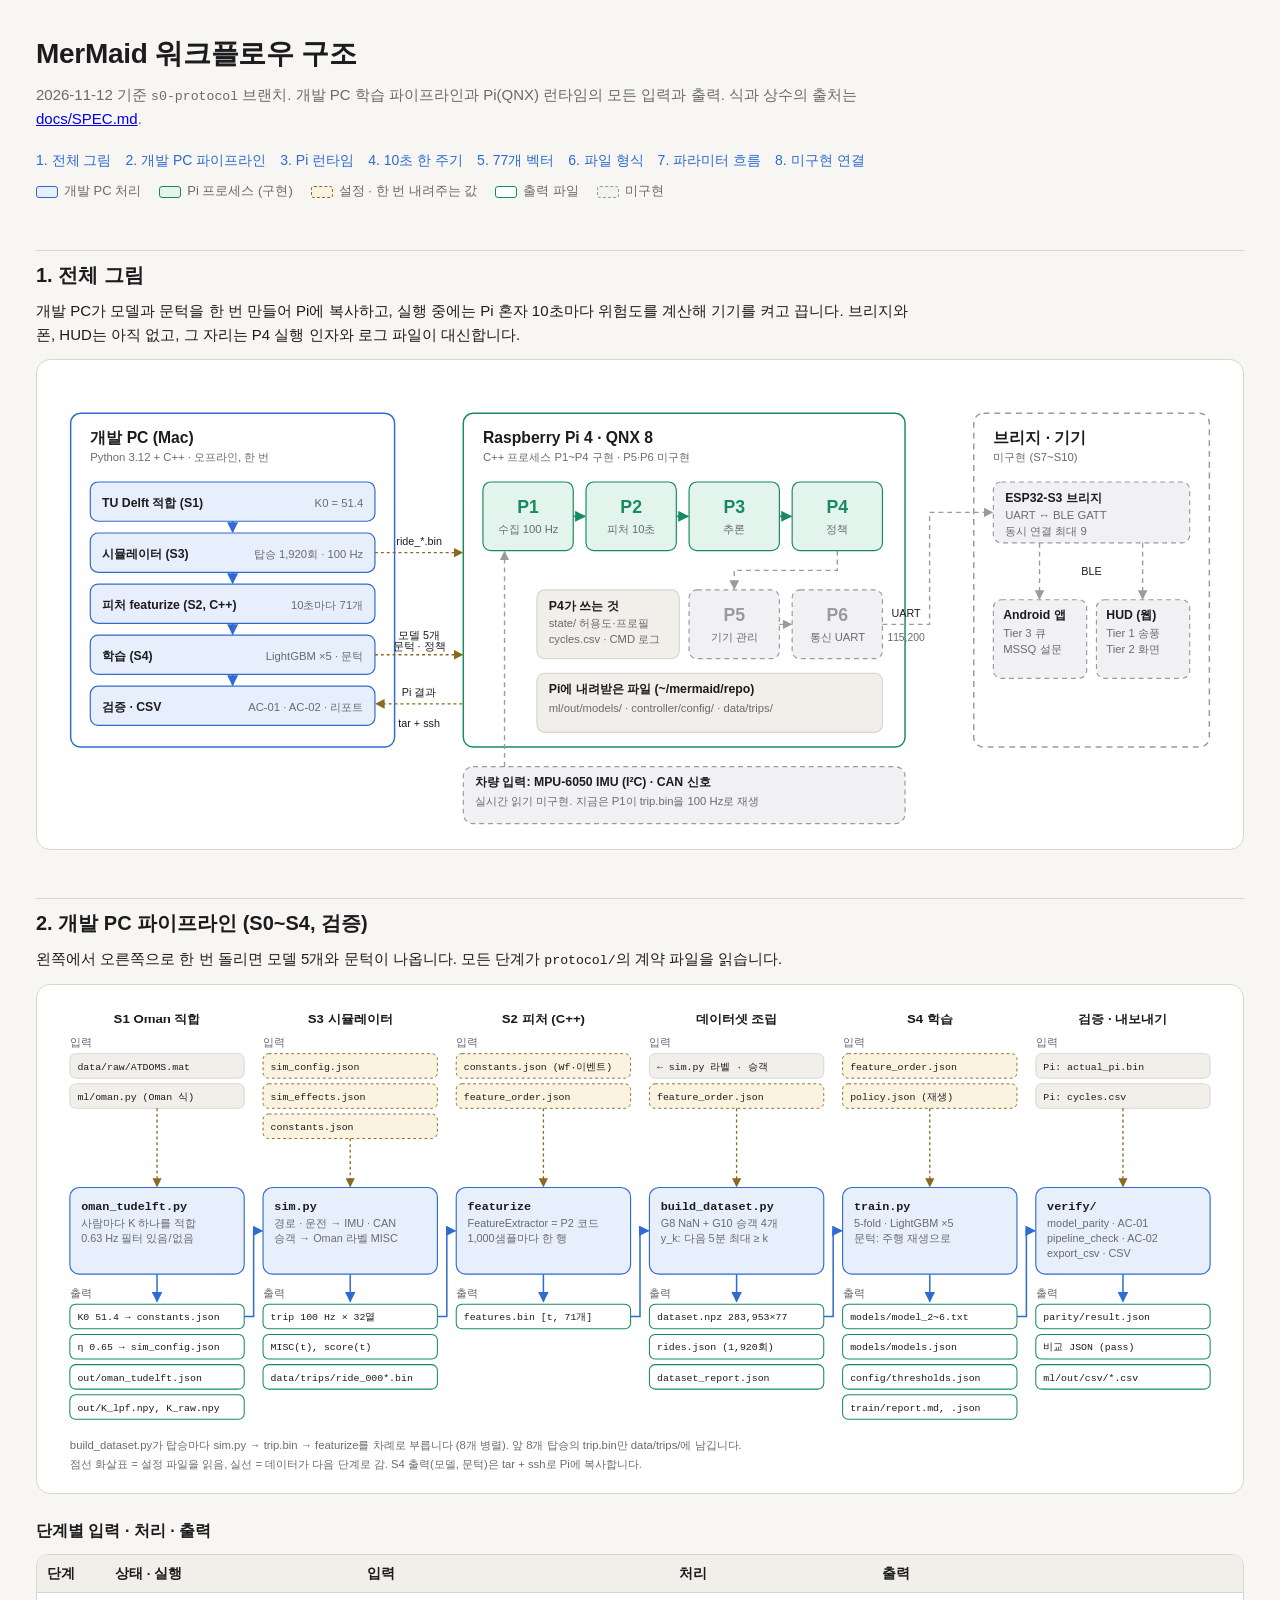
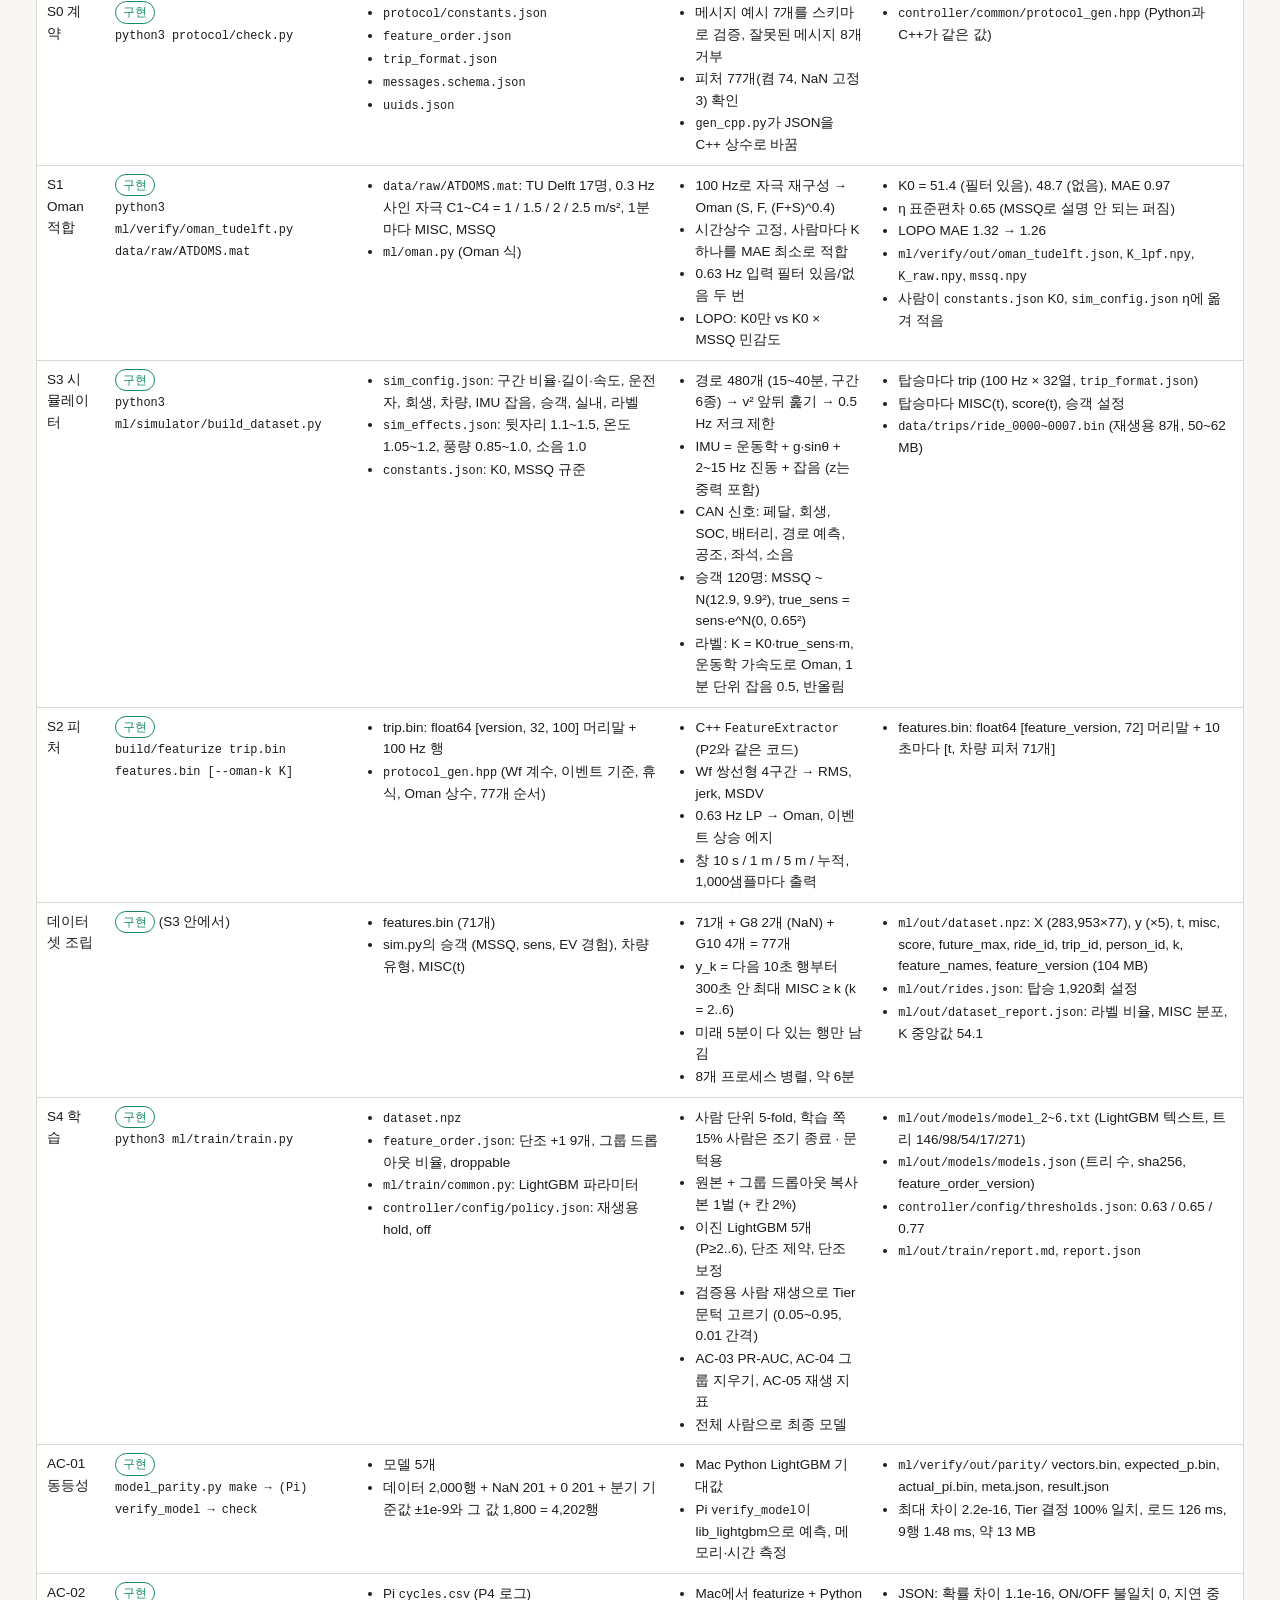
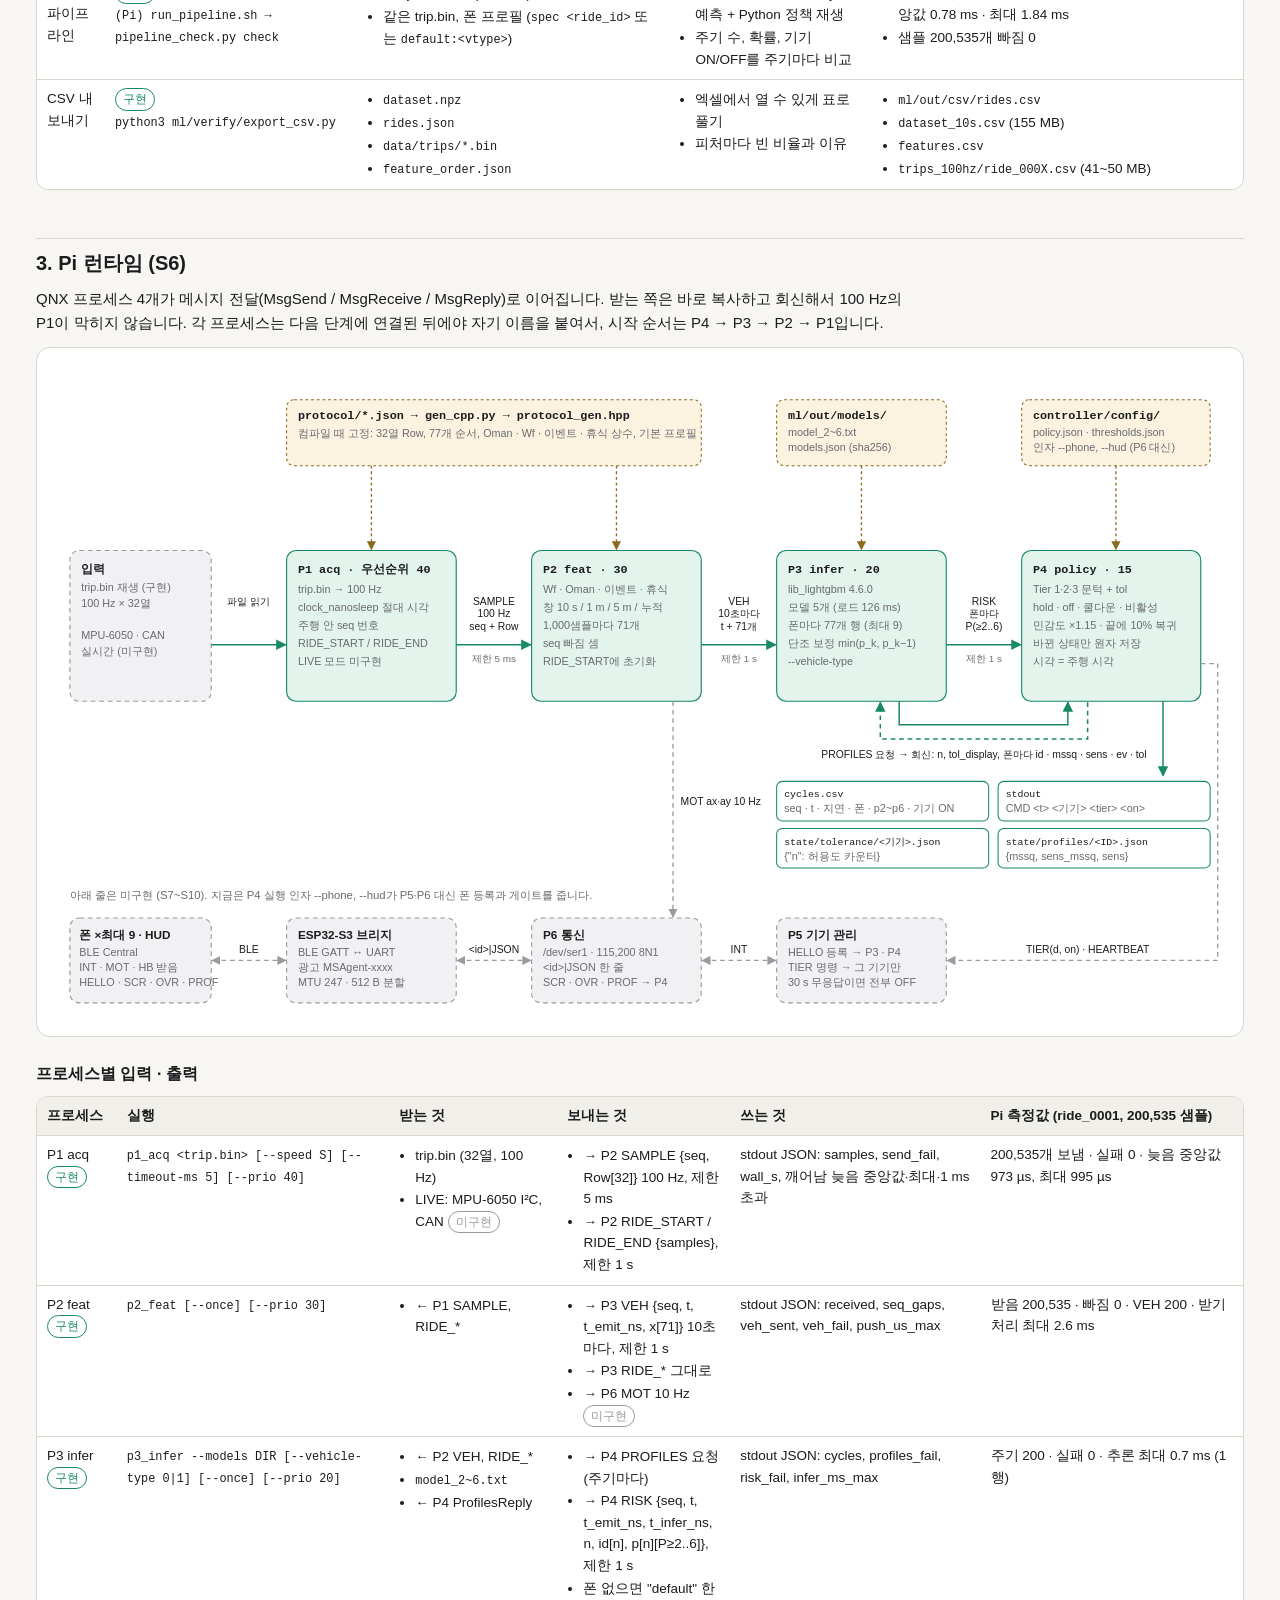
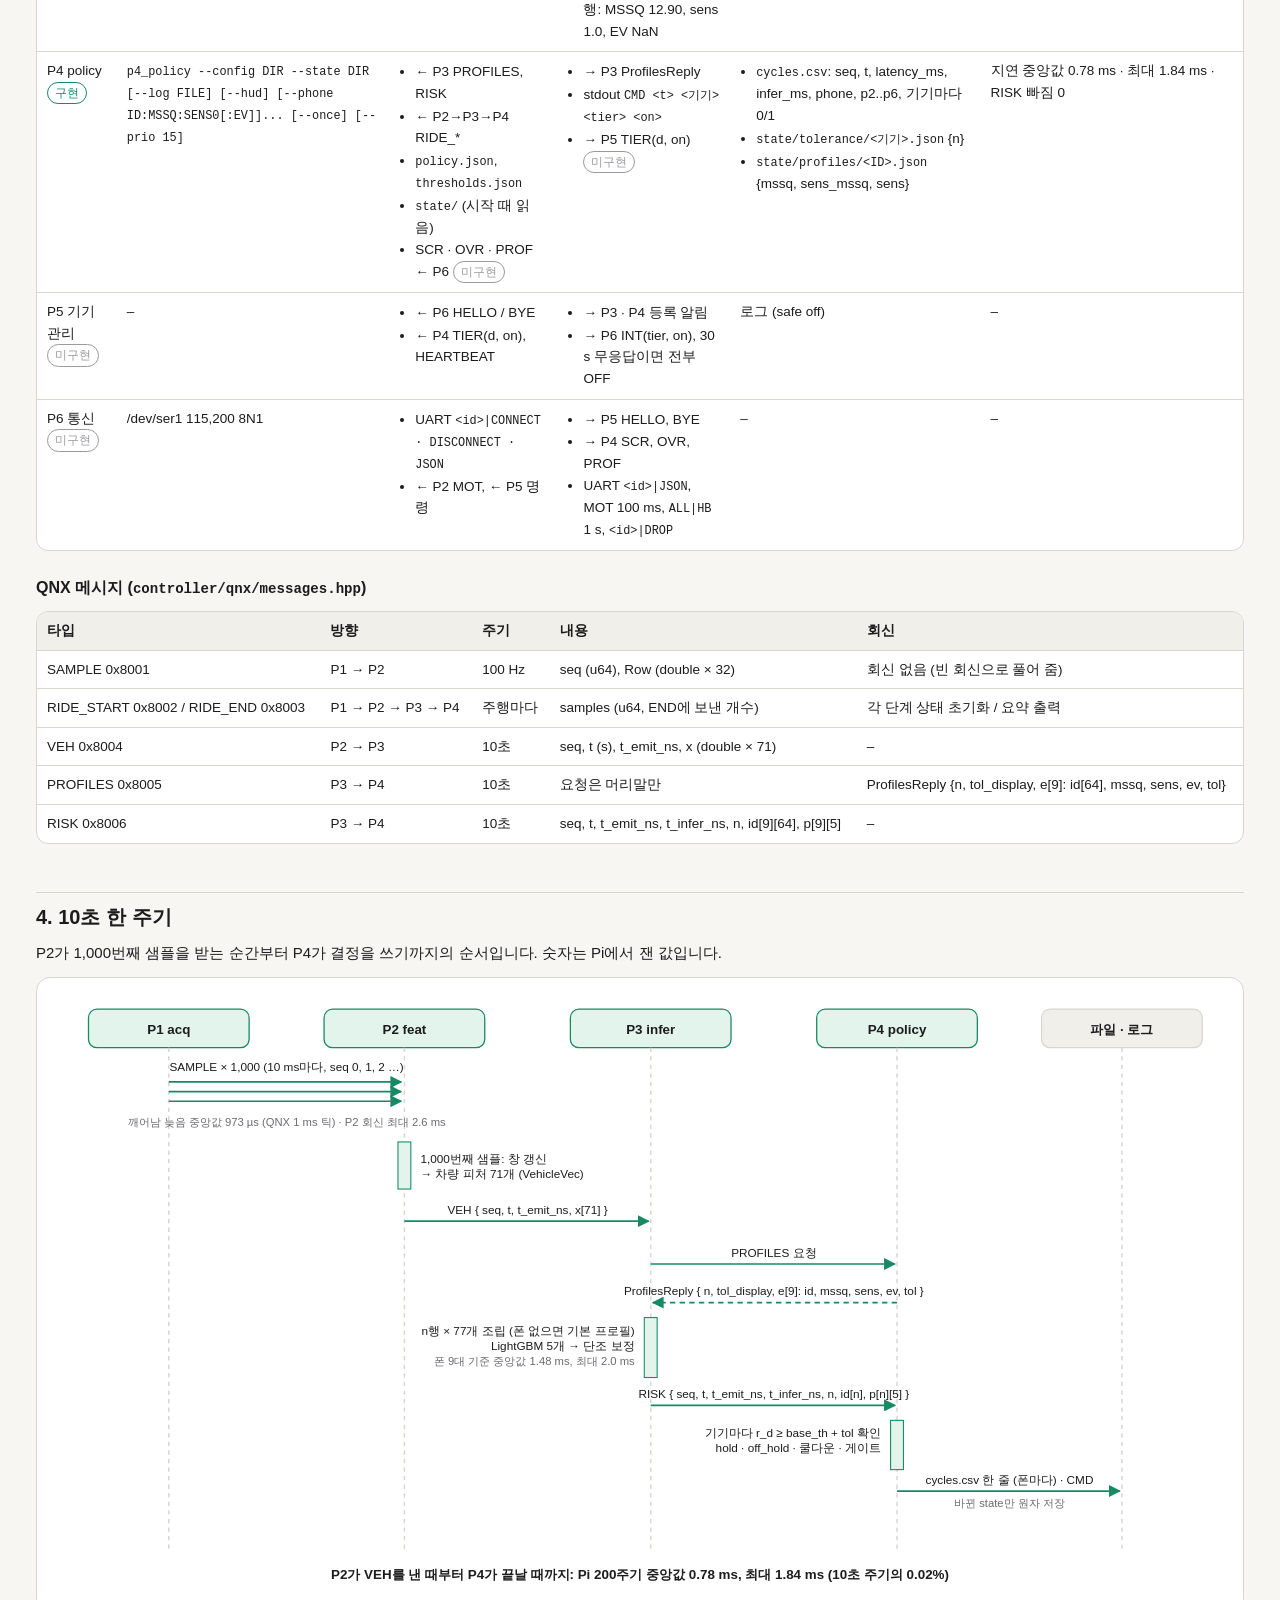
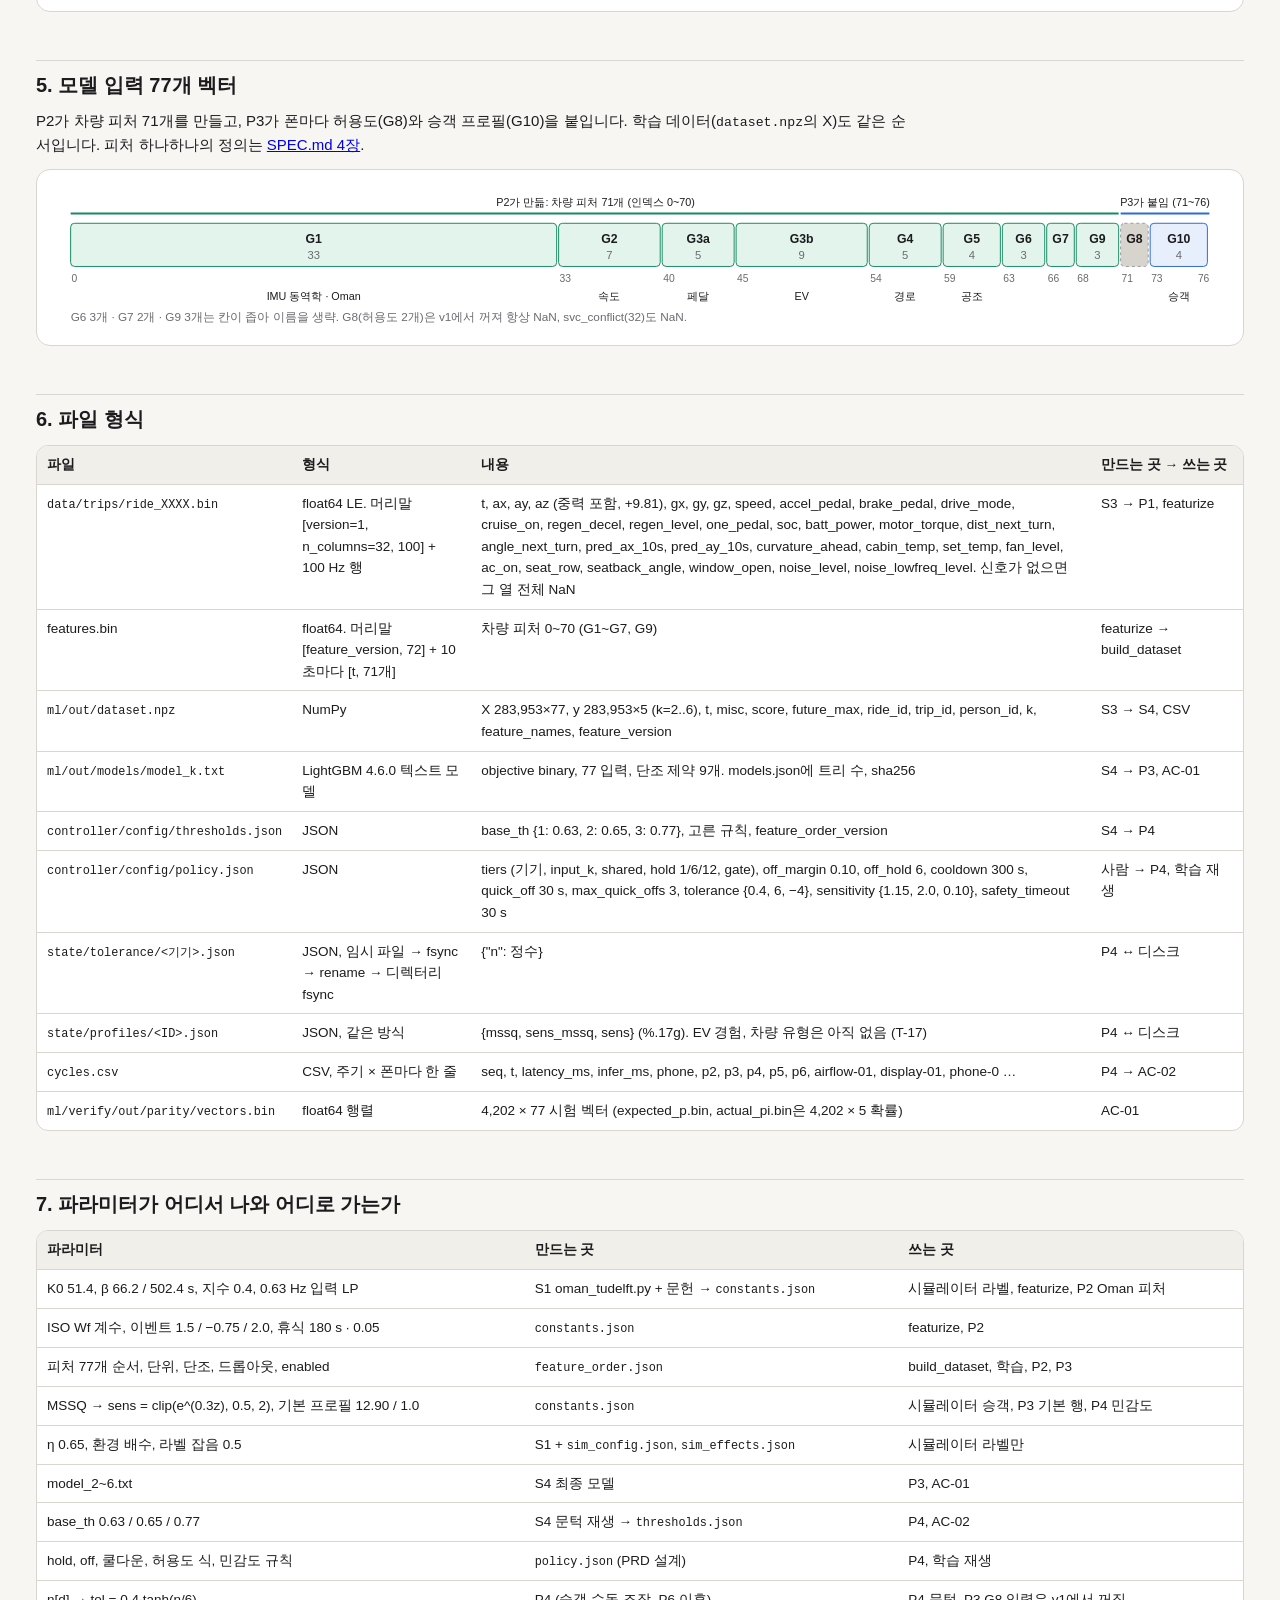
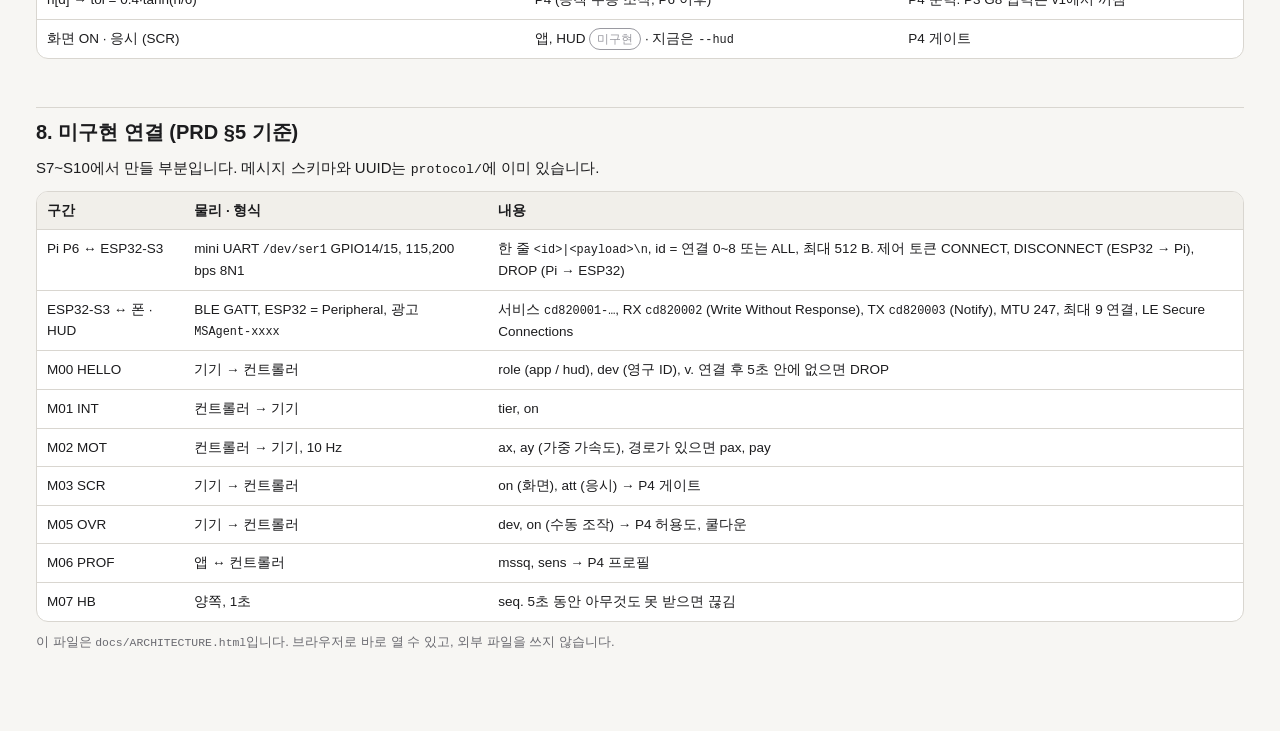
==== docs/ARCHITECTURE.html @ 01deb44e "Add workflow architecture page with per-stage inputs and outputs" ====
<!doctype html>
<html lang="ko">
<head>
<meta charset="utf-8">
<meta name="viewport" content="width=device-width, initial-scale=1">
<title>MerMaid 워크플로우 구조</title>
<style>
:root{--bg:#f7f6f3;--card:#ffffff;--fg:#1c1c1e;--muted:#6a6a70;--line:#d9d6d0;
--pc:#2f6bd0;--pc-soft:#e7effc;--pi:#178a64;--pi-soft:#e2f4ec;--cfg:#8a6a1f;--cfg-soft:#fbf3df;
--todo:#9a9aa1;--todo-soft:#f1f1f3;--out-soft:#eef6f2;--file:#f1efea;--off:#d7d4ce}
@media (prefers-color-scheme:dark){:root:not([data-theme="light"]){--bg:#141416;--card:#1d1d20;--fg:#ececef;--muted:#a3a3aa;--line:#38383e;
--pc:#76a6ff;--pc-soft:#1b2842;--pi:#4fc99c;--pi-soft:#15302a;--cfg:#e0b75a;--cfg-soft:#2e2715;
--todo:#7c7c84;--todo-soft:#222226;--out-soft:#17282255;--file:#26262a;--off:#3a3a40}}
:root[data-theme="dark"]{--bg:#141416;--card:#1d1d20;--fg:#ececef;--muted:#a3a3aa;--line:#38383e;
--pc:#76a6ff;--pc-soft:#1b2842;--pi:#4fc99c;--pi-soft:#15302a;--cfg:#e0b75a;--cfg-soft:#2e2715;
--todo:#7c7c84;--todo-soft:#222226;--out-soft:#17282255;--file:#26262a;--off:#3a3a40}
*{box-sizing:border-box}
body{margin:0;background:var(--bg);color:var(--fg);font:15px/1.6 -apple-system,BlinkMacSystemFont,"Apple SD Gothic Neo","Pretendard","Noto Sans KR","Segoe UI",sans-serif}
main{max-width:1240px;margin:0 auto;padding:32px 16px 80px}
h1{font-size:28px;margin:0 0 6px;letter-spacing:-.01em}
h2{font-size:20px;margin:48px 0 8px;padding-top:8px;border-top:1px solid var(--line)}
h3{font-size:16px;margin:24px 0 8px}
p{margin:6px 0 10px;max-width:880px}
.sub{color:var(--muted);margin-bottom:18px}
code,.mono{font-family:ui-monospace,SFMono-Regular,Menlo,Consolas,monospace;font-size:.88em}
nav{display:flex;flex-wrap:wrap;gap:6px 14px;font-size:14px;margin:12px 0 4px}
nav a{color:var(--pc);text-decoration:none}
.legend{display:flex;flex-wrap:wrap;gap:8px 18px;font-size:13px;color:var(--muted);margin:10px 0 0}
.legend span{display:inline-flex;align-items:center;gap:6px}
.sw{width:22px;height:12px;border-radius:3px;display:inline-block;border:1.5px solid}
.fig{background:var(--card);border:1px solid var(--line);border-radius:14px;padding:14px;margin:12px 0;overflow-x:auto}
.fig svg{display:block;width:100%;min-width:980px;height:auto}
.fig.small svg{min-width:760px}
.cap{color:var(--muted);font-size:13px;margin-top:6px}
.tablewrap{overflow-x:auto;background:var(--card);border:1px solid var(--line);border-radius:12px;margin:10px 0}
table{border-collapse:collapse;width:100%;font-size:13.5px}
th,td{text-align:left;vertical-align:top;padding:8px 10px;border-bottom:1px solid var(--line)}
th{font-weight:600;background:var(--file);white-space:nowrap}
tr:last-child td{border-bottom:none}
td ul{margin:0;padding-left:16px}
td li{margin:1px 0}
.tag{display:inline-block;font-size:11.5px;padding:1px 7px;border-radius:999px;border:1px solid;white-space:nowrap}
.tag.ok{color:var(--pi);border-color:var(--pi)}
.tag.no{color:var(--todo);border-color:var(--todo)}
.tag.pc{color:var(--pc);border-color:var(--pc)}
svg text{fill:var(--fg)}
svg .t{font-size:14px;font-weight:650}
svg .t2{font-size:12.5px;font-weight:600}
svg .tm{font-size:12.5px;font-weight:650;font-family:ui-monospace,SFMono-Regular,Menlo,monospace}
svg .lt{font-size:16px;font-weight:700}
svg .big{font-size:18px;font-weight:750;fill:var(--pi)}
svg .big-todo{font-size:18px;font-weight:750;fill:var(--todo)}
svg .s{font-size:11.5px;fill:var(--muted)}
svg .m{font-size:10.5px;font-family:ui-monospace,SFMono-Regular,Menlo,monospace}
svg .lb{font-size:11px;fill:var(--fg)}
svg .lb2{font-size:10.5px;fill:var(--muted)}
svg .cap{font-size:12px;fill:var(--muted)}
.lane-pc{fill:none;stroke:var(--pc);stroke-width:1.5}
.lane-pi{fill:none;stroke:var(--pi);stroke-width:1.5}
.lane-todo{fill:none;stroke:var(--todo);stroke-width:1.5;stroke-dasharray:6 5}
.proc-pc{fill:var(--pc-soft);stroke:var(--pc);stroke-width:1.2}
.proc-pi{fill:var(--pi-soft);stroke:var(--pi);stroke-width:1.2}
.proc-todo{fill:var(--todo-soft);stroke:var(--todo);stroke-width:1.2;stroke-dasharray:5 4}
.store{fill:var(--file);stroke:var(--line);stroke-width:1.2}
.cfgbox{fill:var(--cfg-soft);stroke:var(--cfg);stroke-width:1.1;stroke-dasharray:3 3}
.file{fill:var(--file);stroke:var(--line)}
.cfgpill{fill:var(--cfg-soft);stroke:var(--cfg);stroke-dasharray:3 3}
.outpill{fill:var(--card);stroke:var(--pi);stroke-width:1.1}
.a-pc{fill:none;stroke:var(--pc);stroke-width:1.6}
.a-pi{fill:none;stroke:var(--pi);stroke-width:1.6}
.a-pi-d{fill:none;stroke:var(--pi);stroke-width:1.6;stroke-dasharray:5 4}
.a-cfg{fill:none;stroke:var(--cfg);stroke-width:1.4;stroke-dasharray:3 3}
.a-todo{fill:none;stroke:var(--todo);stroke-width:1.4;stroke-dasharray:5 4}
.mk-pc{fill:var(--pc)}.mk-pi{fill:var(--pi)}.mk-cfg{fill:var(--cfg)}.mk-todo{fill:var(--todo)}
.life{stroke:var(--line);stroke-width:1.4;stroke-dasharray:4 4;fill:none}
.act{fill:var(--pi-soft);stroke:var(--pi)}
.seg-pi{fill:var(--pi-soft);stroke:var(--pi)}
.seg-pc{fill:var(--pc-soft);stroke:var(--pc)}
.seg-off{fill:var(--off);stroke:var(--todo);stroke-dasharray:3 3}
.brace-pi{stroke:var(--pi);stroke-width:2;fill:none}
.brace-pc{stroke:var(--pc);stroke-width:2;fill:none}
@media (max-width:640px){h1{font-size:23px}body{font-size:14.5px}}
</style>
</head>
<body>
<main>
<h1>MerMaid 워크플로우 구조</h1>
<p class="sub">2026-11-12 기준 <code>s0-protocol</code> 브랜치. 개발 PC 학습 파이프라인과 Pi(QNX) 런타임의 모든 입력과 출력. 식과 상수의 출처는 <a href="SPEC.md">docs/SPEC.md</a>.</p>
<nav>
<a href="#overview">1. 전체 그림</a><a href="#offline">2. 개발 PC 파이프라인</a><a href="#runtime">3. Pi 런타임</a>
<a href="#cycle">4. 10초 한 주기</a><a href="#vector">5. 77개 벡터</a><a href="#formats">6. 파일 형식</a><a href="#params">7. 파라미터 흐름</a><a href="#todo">8. 미구현 연결</a>
</nav>
<div class="legend">
<span><i class="sw" style="background:var(--pc-soft);border-color:var(--pc)"></i>개발 PC 처리</span>
<span><i class="sw" style="background:var(--pi-soft);border-color:var(--pi)"></i>Pi 프로세스 (구현)</span>
<span><i class="sw" style="background:var(--cfg-soft);border-color:var(--cfg);border-style:dashed"></i>설정 · 한 번 내려주는 값</span>
<span><i class="sw" style="background:var(--card);border-color:var(--pi)"></i>출력 파일</span>
<span><i class="sw" style="background:var(--todo-soft);border-color:var(--todo);border-style:dashed"></i>미구현</span>
</div>

<h2 id="overview">1. 전체 그림</h2>
<p>개발 PC가 모델과 문턱을 한 번 만들어 Pi에 복사하고, 실행 중에는 Pi 혼자 10초마다 위험도를 계산해 기기를 켜고 끕니다. 브리지와 폰, HUD는 아직 없고, 그 자리는 P4 실행 인자와 로그 파일이 대신합니다.</p>
<div class="fig"><svg viewBox="0 0 1200 470" role="img" aria-label="전체 구성"><defs>
<marker id="ah-pc" viewBox="0 0 10 10" refX="9" refY="5" markerWidth="7" markerHeight="7" orient="auto-start-reverse"><path d="M0,0 L10,5 L0,10 z" class="mk-pc"/></marker>
<marker id="ah-pi" viewBox="0 0 10 10" refX="9" refY="5" markerWidth="7" markerHeight="7" orient="auto-start-reverse"><path d="M0,0 L10,5 L0,10 z" class="mk-pi"/></marker>
<marker id="ah-cfg" viewBox="0 0 10 10" refX="9" refY="5" markerWidth="7" markerHeight="7" orient="auto-start-reverse"><path d="M0,0 L10,5 L0,10 z" class="mk-cfg"/></marker>
<marker id="ah-todo" viewBox="0 0 10 10" refX="9" refY="5" markerWidth="7" markerHeight="7" orient="auto-start-reverse"><path d="M0,0 L10,5 L0,10 z" class="mk-todo"/></marker>
</defs><rect x="20" y="40" width="330" height="340" rx="10" class="lane-pc"/>
<text x="40" y="70" class="lt" text-anchor="start">개발 PC (Mac)</text>
<text x="40" y="89" class="s" text-anchor="start">Python 3.12 + C++ · 오프라인, 한 번</text><rect x="40" y="110" width="290" height="40" rx="8" class="proc-pc"/><text x="52" y="135" class="t2">TU Delft 적합 (S1)</text><text x="318" y="135" class="s" text-anchor="end">K0 = 51.4</text><path d="M185,150 L185,161" class="a-pc" marker-end="url(#ah-pc)"/><rect x="40" y="162" width="290" height="40" rx="8" class="proc-pc"/><text x="52" y="187" class="t2">시뮬레이터 (S3)</text><text x="318" y="187" class="s" text-anchor="end">탑승 1,920회 · 100 Hz</text><path d="M185,202 L185,213" class="a-pc" marker-end="url(#ah-pc)"/><rect x="40" y="214" width="290" height="40" rx="8" class="proc-pc"/><text x="52" y="239" class="t2">피처 featurize (S2, C++)</text><text x="318" y="239" class="s" text-anchor="end">10초마다 71개</text><path d="M185,254 L185,265" class="a-pc" marker-end="url(#ah-pc)"/><rect x="40" y="266" width="290" height="40" rx="8" class="proc-pc"/><text x="52" y="291" class="t2">학습 (S4)</text><text x="318" y="291" class="s" text-anchor="end">LightGBM ×5 · 문턱</text><path d="M185,306 L185,317" class="a-pc" marker-end="url(#ah-pc)"/><rect x="40" y="318" width="290" height="40" rx="8" class="proc-pc"/><text x="52" y="343" class="t2">검증 · CSV</text><text x="318" y="343" class="s" text-anchor="end">AC-01 · AC-02 · 리포트</text><rect x="420" y="40" width="450" height="340" rx="10" class="lane-pi"/>
<text x="440" y="70" class="lt" text-anchor="start">Raspberry Pi 4 · QNX 8</text>
<text x="440" y="89" class="s" text-anchor="start">C++ 프로세스 P1~P4 구현 · P5·P6 미구현</text><rect x="440" y="110" width="92" height="70" rx="8" class="proc-pi"/>
<text x="486.0" y="142" class="big" text-anchor="middle">P1</text>
<text x="486.0" y="162" class="s" text-anchor="middle">수집 100 Hz</text><path d="M532,145 L544,145" class="a-pi" marker-end="url(#ah-pi)"/><rect x="545" y="110" width="92" height="70" rx="8" class="proc-pi"/>
<text x="591.0" y="142" class="big" text-anchor="middle">P2</text>
<text x="591.0" y="162" class="s" text-anchor="middle">피처 10초</text><path d="M637,145 L649,145" class="a-pi" marker-end="url(#ah-pi)"/><rect x="650" y="110" width="92" height="70" rx="8" class="proc-pi"/>
<text x="696.0" y="142" class="big" text-anchor="middle">P3</text>
<text x="696.0" y="162" class="s" text-anchor="middle">추론</text><path d="M742,145 L754,145" class="a-pi" marker-end="url(#ah-pi)"/><rect x="755" y="110" width="92" height="70" rx="8" class="proc-pi"/>
<text x="801.0" y="142" class="big" text-anchor="middle">P4</text>
<text x="801.0" y="162" class="s" text-anchor="middle">정책</text><rect x="650" y="220" width="92" height="70" rx="8" class="proc-todo"/>
<text x="696.0" y="252" class="big-todo" text-anchor="middle">P5</text>
<text x="696.0" y="272" class="s" text-anchor="middle">기기 관리</text><rect x="755" y="220" width="92" height="70" rx="8" class="proc-todo"/>
<text x="801.0" y="252" class="big-todo" text-anchor="middle">P6</text>
<text x="801.0" y="272" class="s" text-anchor="middle">통신 UART</text><path d="M801,180 L801,200 L696,200 L696,219" class="a-todo" marker-end="url(#ah-todo)"/><path d="M742,255 L754,255" class="a-todo" marker-end="url(#ah-todo)"/><rect x="495" y="220" width="145" height="70" rx="8" class="store"/>
<text x="507" y="240" class="t2" text-anchor="start">P4가 쓰는 것</text>
<text x="507" y="258" class="s" text-anchor="start">state/ 허용도·프로필</text>
<text x="507" y="274" class="s" text-anchor="start">cycles.csv · CMD 로그</text><rect x="495" y="305" width="352" height="60" rx="8" class="store"/>
<text x="507" y="325" class="t2" text-anchor="start">Pi에 내려받은 파일 (~/mermaid/repo)</text>
<text x="507" y="344" class="s" text-anchor="start">ml/out/models/ · controller/config/ · data/trips/</text><rect x="420" y="400" width="450" height="58" rx="10" class="proc-todo"/>
<text x="432" y="420" class="t2" text-anchor="start">차량 입력: MPU-6050 IMU (I²C) · CAN 신호</text>
<text x="432" y="439" class="s" text-anchor="start">실시간 읽기 미구현. 지금은 P1이 trip.bin을 100 Hz로 재생</text><path d="M462,400 L462,181" class="a-todo" marker-end="url(#ah-todo)"/><rect x="940" y="40" width="240" height="340" rx="10" class="lane-todo"/>
<text x="960" y="70" class="lt" text-anchor="start">브리지 · 기기</text>
<text x="960" y="89" class="s" text-anchor="start">미구현 (S7~S10)</text><rect x="960" y="110" width="200" height="62" rx="8" class="proc-todo"/>
<text x="972" y="130" class="t2" text-anchor="start">ESP32-S3 브리지</text>
<text x="972" y="148" class="s" text-anchor="start">UART ↔ BLE GATT</text>
<text x="972" y="164" class="s" text-anchor="start">동시 연결 최대 9</text><rect x="960" y="230" width="95" height="80" rx="8" class="proc-todo"/>
<text x="970" y="250" class="t2" text-anchor="start">Android 앱</text>
<text x="970" y="268" class="s" text-anchor="start">Tier 3 큐</text>
<text x="970" y="284" class="s" text-anchor="start">MSSQ 설문</text><rect x="1065" y="230" width="95" height="80" rx="8" class="proc-todo"/>
<text x="1075" y="250" class="t2" text-anchor="start">HUD (웹)</text>
<text x="1075" y="268" class="s" text-anchor="start">Tier 1 송풍</text>
<text x="1075" y="284" class="s" text-anchor="start">Tier 2 화면</text><path d="M1007,172 L1007,229" class="a-todo" marker-end="url(#ah-todo)"/><path d="M1112,172 L1112,229" class="a-todo" marker-end="url(#ah-todo)"/><text x="1060" y="205" class="lb" text-anchor="middle">BLE</text><path d="M847,255 L895,255 L895,141 L959,141" class="a-todo" marker-end="url(#ah-todo)"/><text x="871" y="248" class="lb" text-anchor="middle">UART</text><text x="871" y="272" class="lb2" text-anchor="middle">115,200</text><path d="M330,182 L419,182" class="a-cfg" marker-end="url(#ah-cfg)"/><text x="375" y="174" class="lb" text-anchor="middle">ride_*.bin</text><path d="M330,286 L419,286" class="a-cfg" marker-end="url(#ah-cfg)"/><text x="375" y="270" class="lb" text-anchor="middle">모델 5개</text><text x="375" y="281" class="lb" text-anchor="middle">문턱 · 정책</text><path d="M419,336 L331,336" class="a-cfg" marker-end="url(#ah-cfg)"/><text x="375" y="328" class="lb" text-anchor="middle">Pi 결과</text><text x="375" y="360" class="lb" text-anchor="middle">tar + ssh</text></svg></div>

<h2 id="offline">2. 개발 PC 파이프라인 (S0~S4, 검증)</h2>
<p>왼쪽에서 오른쪽으로 한 번 돌리면 모델 5개와 문턱이 나옵니다. 모든 단계가 <code>protocol/</code>의 계약 파일을 읽습니다.</p>
<div class="fig"><svg viewBox="0 0 1250 510" role="img" aria-label="개발 PC 파이프라인"><defs>
<marker id="ah-pc" viewBox="0 0 10 10" refX="9" refY="5" markerWidth="7" markerHeight="7" orient="auto-start-reverse"><path d="M0,0 L10,5 L0,10 z" class="mk-pc"/></marker>
<marker id="ah-pi" viewBox="0 0 10 10" refX="9" refY="5" markerWidth="7" markerHeight="7" orient="auto-start-reverse"><path d="M0,0 L10,5 L0,10 z" class="mk-pi"/></marker>
<marker id="ah-cfg" viewBox="0 0 10 10" refX="9" refY="5" markerWidth="7" markerHeight="7" orient="auto-start-reverse"><path d="M0,0 L10,5 L0,10 z" class="mk-cfg"/></marker>
<marker id="ah-todo" viewBox="0 0 10 10" refX="9" refY="5" markerWidth="7" markerHeight="7" orient="auto-start-reverse"><path d="M0,0 L10,5 L0,10 z" class="mk-todo"/></marker>
</defs><text x="112.5" y="26" class="t" text-anchor="middle">S1 Oman 적합</text><text x="20" y="50" class="cap" text-anchor="start">입력</text><rect x="20" y="58" width="185" height="26" rx="6" class="file"/><text x="28" y="75.0" class="m">data/raw/ATDOMS.mat</text><rect x="20" y="90" width="185" height="26" rx="6" class="file"/><text x="28" y="107.0" class="m">ml/oman.py (Oman 식)</text><path d="M112.5,116 L112.5,199" class="a-cfg" marker-end="url(#ah-cfg)"/><rect x="20" y="200" width="185" height="92" rx="10" class="proc-pc"/>
<text x="32" y="224" class="tm" text-anchor="start">oman_tudelft.py</text>
<text x="32" y="242" class="s" text-anchor="start">사람마다 K 하나를 적합</text>
<text x="32" y="258" class="s" text-anchor="start">0.63 Hz 필터 있음/없음</text><path d="M112.5,292 L112.5,321" class="a-pc" marker-end="url(#ah-pc)"/><text x="20" y="316" class="cap" text-anchor="start">출력</text><rect x="20" y="324" width="185" height="26" rx="6" class="outpill"/><text x="28" y="341.0" class="m">K0 51.4 → constants.json</text><rect x="20" y="356" width="185" height="26" rx="6" class="outpill"/><text x="28" y="373.0" class="m">η 0.65 → sim_config.json</text><rect x="20" y="388" width="185" height="26" rx="6" class="outpill"/><text x="28" y="405.0" class="m">out/oman_tudelft.json</text><rect x="20" y="420" width="185" height="26" rx="6" class="outpill"/><text x="28" y="437.0" class="m">out/K_lpf.npy, K_raw.npy</text><path d="M205,337 L215.0,337 L215.0,246 L224,246" class="a-pc" marker-end="url(#ah-pc)"/><text x="317.5" y="26" class="t" text-anchor="middle">S3 시뮬레이터</text><text x="225" y="50" class="cap" text-anchor="start">입력</text><rect x="225" y="58" width="185" height="26" rx="6" class="cfgpill"/><text x="233" y="75.0" class="m">sim_config.json</text><rect x="225" y="90" width="185" height="26" rx="6" class="cfgpill"/><text x="233" y="107.0" class="m">sim_effects.json</text><rect x="225" y="122" width="185" height="26" rx="6" class="cfgpill"/><text x="233" y="139.0" class="m">constants.json</text><path d="M317.5,148 L317.5,199" class="a-cfg" marker-end="url(#ah-cfg)"/><rect x="225" y="200" width="185" height="92" rx="10" class="proc-pc"/>
<text x="237" y="224" class="tm" text-anchor="start">sim.py</text>
<text x="237" y="242" class="s" text-anchor="start">경로 · 운전 → IMU · CAN</text>
<text x="237" y="258" class="s" text-anchor="start">승객 → Oman 라벨 MISC</text><path d="M317.5,292 L317.5,321" class="a-pc" marker-end="url(#ah-pc)"/><text x="225" y="316" class="cap" text-anchor="start">출력</text><rect x="225" y="324" width="185" height="26" rx="6" class="outpill"/><text x="233" y="341.0" class="m">trip 100 Hz × 32열</text><rect x="225" y="356" width="185" height="26" rx="6" class="outpill"/><text x="233" y="373.0" class="m">MISC(t), score(t)</text><rect x="225" y="388" width="185" height="26" rx="6" class="outpill"/><text x="233" y="405.0" class="m">data/trips/ride_000*.bin</text><path d="M410,337 L420.0,337 L420.0,246 L429,246" class="a-pc" marker-end="url(#ah-pc)"/><text x="522.5" y="26" class="t" text-anchor="middle">S2 피처 (C++)</text><text x="430" y="50" class="cap" text-anchor="start">입력</text><rect x="430" y="58" width="185" height="26" rx="6" class="cfgpill"/><text x="438" y="75.0" class="m">constants.json (Wf·이벤트)</text><rect x="430" y="90" width="185" height="26" rx="6" class="cfgpill"/><text x="438" y="107.0" class="m">feature_order.json</text><path d="M522.5,116 L522.5,199" class="a-cfg" marker-end="url(#ah-cfg)"/><rect x="430" y="200" width="185" height="92" rx="10" class="proc-pc"/>
<text x="442" y="224" class="tm" text-anchor="start">featurize</text>
<text x="442" y="242" class="s" text-anchor="start">FeatureExtractor = P2 코드</text>
<text x="442" y="258" class="s" text-anchor="start">1,000샘플마다 한 행</text><path d="M522.5,292 L522.5,321" class="a-pc" marker-end="url(#ah-pc)"/><text x="430" y="316" class="cap" text-anchor="start">출력</text><rect x="430" y="324" width="185" height="26" rx="6" class="outpill"/><text x="438" y="341.0" class="m">features.bin [t, 71개]</text><path d="M615,337 L625.0,337 L625.0,246 L634,246" class="a-pc" marker-end="url(#ah-pc)"/><text x="727.5" y="26" class="t" text-anchor="middle">데이터셋 조립</text><text x="635" y="50" class="cap" text-anchor="start">입력</text><rect x="635" y="58" width="185" height="26" rx="6" class="file"/><text x="643" y="75.0" class="m">← sim.py 라벨 · 승객</text><rect x="635" y="90" width="185" height="26" rx="6" class="cfgpill"/><text x="643" y="107.0" class="m">feature_order.json</text><path d="M727.5,116 L727.5,199" class="a-cfg" marker-end="url(#ah-cfg)"/><rect x="635" y="200" width="185" height="92" rx="10" class="proc-pc"/>
<text x="647" y="224" class="tm" text-anchor="start">build_dataset.py</text>
<text x="647" y="242" class="s" text-anchor="start">G8 NaN + G10 승객 4개</text>
<text x="647" y="258" class="s" text-anchor="start">y_k: 다음 5분 최대 ≥ k</text><path d="M727.5,292 L727.5,321" class="a-pc" marker-end="url(#ah-pc)"/><text x="635" y="316" class="cap" text-anchor="start">출력</text><rect x="635" y="324" width="185" height="26" rx="6" class="outpill"/><text x="643" y="341.0" class="m">dataset.npz 283,953×77</text><rect x="635" y="356" width="185" height="26" rx="6" class="outpill"/><text x="643" y="373.0" class="m">rides.json (1,920회)</text><rect x="635" y="388" width="185" height="26" rx="6" class="outpill"/><text x="643" y="405.0" class="m">dataset_report.json</text><path d="M820,337 L830.0,337 L830.0,246 L839,246" class="a-pc" marker-end="url(#ah-pc)"/><text x="932.5" y="26" class="t" text-anchor="middle">S4 학습</text><text x="840" y="50" class="cap" text-anchor="start">입력</text><rect x="840" y="58" width="185" height="26" rx="6" class="cfgpill"/><text x="848" y="75.0" class="m">feature_order.json</text><rect x="840" y="90" width="185" height="26" rx="6" class="cfgpill"/><text x="848" y="107.0" class="m">policy.json (재생)</text><path d="M932.5,116 L932.5,199" class="a-cfg" marker-end="url(#ah-cfg)"/><rect x="840" y="200" width="185" height="92" rx="10" class="proc-pc"/>
<text x="852" y="224" class="tm" text-anchor="start">train.py</text>
<text x="852" y="242" class="s" text-anchor="start">5-fold · LightGBM ×5</text>
<text x="852" y="258" class="s" text-anchor="start">문턱: 주행 재생으로</text><path d="M932.5,292 L932.5,321" class="a-pc" marker-end="url(#ah-pc)"/><text x="840" y="316" class="cap" text-anchor="start">출력</text><rect x="840" y="324" width="185" height="26" rx="6" class="outpill"/><text x="848" y="341.0" class="m">models/model_2~6.txt</text><rect x="840" y="356" width="185" height="26" rx="6" class="outpill"/><text x="848" y="373.0" class="m">models/models.json</text><rect x="840" y="388" width="185" height="26" rx="6" class="outpill"/><text x="848" y="405.0" class="m">config/thresholds.json</text><rect x="840" y="420" width="185" height="26" rx="6" class="outpill"/><text x="848" y="437.0" class="m">train/report.md, .json</text><path d="M1025,337 L1035.0,337 L1035.0,246 L1044,246" class="a-pc" marker-end="url(#ah-pc)"/><text x="1137.5" y="26" class="t" text-anchor="middle">검증 · 내보내기</text><text x="1045" y="50" class="cap" text-anchor="start">입력</text><rect x="1045" y="58" width="185" height="26" rx="6" class="file"/><text x="1053" y="75.0" class="m">Pi: actual_pi.bin</text><rect x="1045" y="90" width="185" height="26" rx="6" class="file"/><text x="1053" y="107.0" class="m">Pi: cycles.csv</text><path d="M1137.5,116 L1137.5,199" class="a-cfg" marker-end="url(#ah-cfg)"/><rect x="1045" y="200" width="185" height="92" rx="10" class="proc-pc"/>
<text x="1057" y="224" class="tm" text-anchor="start">verify/</text>
<text x="1057" y="242" class="s" text-anchor="start">model_parity · AC-01</text>
<text x="1057" y="258" class="s" text-anchor="start">pipeline_check · AC-02</text>
<text x="1057" y="274" class="s" text-anchor="start">export_csv · CSV</text><path d="M1137.5,292 L1137.5,321" class="a-pc" marker-end="url(#ah-pc)"/><text x="1045" y="316" class="cap" text-anchor="start">출력</text><rect x="1045" y="324" width="185" height="26" rx="6" class="outpill"/><text x="1053" y="341.0" class="m">parity/result.json</text><rect x="1045" y="356" width="185" height="26" rx="6" class="outpill"/><text x="1053" y="373.0" class="m">비교 JSON (pass)</text><rect x="1045" y="388" width="185" height="26" rx="6" class="outpill"/><text x="1053" y="405.0" class="m">ml/out/csv/*.csv</text><text x="20" y="478" class="cap" text-anchor="start">build_dataset.py가 탑승마다 sim.py → trip.bin → featurize를 차례로 부릅니다 (8개 병렬). 앞 8개 탑승의 trip.bin만 data/trips/에 남깁니다.</text><text x="20" y="498" class="cap" text-anchor="start">점선 화살표 = 설정 파일을 읽음, 실선 = 데이터가 다음 단계로 감. S4 출력(모델, 문턱)은 tar + ssh로 Pi에 복사합니다.</text></svg></div>
<h3>단계별 입력 · 처리 · 출력</h3>
<div class="tablewrap"><table><thead><tr><th>단계</th><th>상태 · 실행</th><th>입력</th><th>처리</th><th>출력</th></tr></thead><tbody><tr><td>S0 계약</td><td><span class="tag ok">구현</span><br><code>python3 protocol/check.py</code></td><td><ul><li><code>protocol/constants.json</code></li><li><code>feature_order.json</code></li><li><code>trip_format.json</code></li><li><code>messages.schema.json</code></li><li><code>uuids.json</code></li></ul></td><td><ul><li>메시지 예시 7개를 스키마로 검증, 잘못된 메시지 8개 거부</li><li>피처 77개(켬 74, NaN 고정 3) 확인</li><li><code>gen_cpp.py</code>가 JSON을 C++ 상수로 바꿈</li></ul></td><td><ul><li><code>controller/common/protocol_gen.hpp</code> (Python과 C++가 같은 값)</li></ul></td></tr><tr><td>S1 Oman 적합</td><td><span class="tag ok">구현</span><br><code>python3 ml/verify/oman_tudelft.py data/raw/ATDOMS.mat</code></td><td><ul><li><code>data/raw/ATDOMS.mat</code>: TU Delft 17명, 0.3 Hz 사인 자극 C1~C4 = 1 / 1.5 / 2 / 2.5 m/s², 1분마다 MISC, MSSQ</li><li><code>ml/oman.py</code> (Oman 식)</li></ul></td><td><ul><li>100 Hz로 자극 재구성 → Oman (S, F, (F+S)^0.4)</li><li>시간상수 고정, 사람마다 K 하나를 MAE 최소로 적합</li><li>0.63 Hz 입력 필터 있음/없음 두 번</li><li>LOPO: K0만 vs K0 × MSSQ 민감도</li></ul></td><td><ul><li>K0 = 51.4 (필터 있음), 48.7 (없음), MAE 0.97</li><li>η 표준편차 0.65 (MSSQ로 설명 안 되는 퍼짐)</li><li>LOPO MAE 1.32 → 1.26</li><li><code>ml/verify/out/oman_tudelft.json</code>, <code>K_lpf.npy</code>, <code>K_raw.npy</code>, <code>mssq.npy</code></li><li>사람이 <code>constants.json</code> K0, <code>sim_config.json</code> η에 옮겨 적음</li></ul></td></tr><tr><td>S3 시뮬레이터</td><td><span class="tag ok">구현</span><br><code>python3 ml/simulator/build_dataset.py</code></td><td><ul><li><code>sim_config.json</code>: 구간 비율·길이·속도, 운전자, 회생, 차량, IMU 잡음, 승객, 실내, 라벨</li><li><code>sim_effects.json</code>: 뒷자리 1.1~1.5, 온도 1.05~1.2, 풍량 0.85~1.0, 소음 1.0</li><li><code>constants.json</code>: K0, MSSQ 규준</li></ul></td><td><ul><li>경로 480개 (15~40분, 구간 6종) → v² 앞뒤 훑기 → 0.5 Hz 저크 제한</li><li>IMU = 운동학 + g·sinθ + 2~15 Hz 진동 + 잡음 (z는 중력 포함)</li><li>CAN 신호: 페달, 회생, SOC, 배터리, 경로 예측, 공조, 좌석, 소음</li><li>승객 120명: MSSQ ~ N(12.9, 9.9²), true_sens = sens·e^N(0, 0.65²)</li><li>라벨: K = K0·true_sens·m, 운동학 가속도로 Oman, 1분 단위 잡음 0.5, 반올림</li></ul></td><td><ul><li>탑승마다 trip (100 Hz × 32열, <code>trip_format.json</code>)</li><li>탑승마다 MISC(t), score(t), 승객 설정</li><li><code>data/trips/ride_0000~0007.bin</code> (재생용 8개, 50~62 MB)</li></ul></td></tr><tr><td>S2 피처</td><td><span class="tag ok">구현</span><br><code>build/featurize trip.bin features.bin [--oman-k K]</code></td><td><ul><li>trip.bin: float64 [version, 32, 100] 머리말 + 100 Hz 행</li><li><code>protocol_gen.hpp</code> (Wf 계수, 이벤트 기준, 휴식, Oman 상수, 77개 순서)</li></ul></td><td><ul><li>C++ <code>FeatureExtractor</code> (P2와 같은 코드)</li><li>Wf 쌍선형 4구간 → RMS, jerk, MSDV</li><li>0.63 Hz LP → Oman, 이벤트 상승 에지</li><li>창 10 s / 1 m / 5 m / 누적, 1,000샘플마다 출력</li></ul></td><td><ul><li>features.bin: float64 [feature_version, 72] 머리말 + 10초마다 [t, 차량 피처 71개]</li></ul></td></tr><tr><td>데이터셋 조립</td><td><span class="tag ok">구현</span> (S3 안에서)</td><td><ul><li>features.bin (71개)</li><li>sim.py의 승객 (MSSQ, sens, EV 경험), 차량 유형, MISC(t)</li></ul></td><td><ul><li>71개 + G8 2개 (NaN) + G10 4개 = 77개</li><li>y_k = 다음 10초 행부터 300초 안 최대 MISC ≥ k (k = 2..6)</li><li>미래 5분이 다 있는 행만 남김</li><li>8개 프로세스 병렬, 약 6분</li></ul></td><td><ul><li><code>ml/out/dataset.npz</code>: X (283,953×77), y (×5), t, misc, score, future_max, ride_id, trip_id, person_id, k, feature_names, feature_version (104 MB)</li><li><code>ml/out/rides.json</code>: 탑승 1,920회 설정</li><li><code>ml/out/dataset_report.json</code>: 라벨 비율, MISC 분포, K 중앙값 54.1</li></ul></td></tr><tr><td>S4 학습</td><td><span class="tag ok">구현</span><br><code>python3 ml/train/train.py</code></td><td><ul><li><code>dataset.npz</code></li><li><code>feature_order.json</code>: 단조 +1 9개, 그룹 드롭아웃 비율, droppable</li><li><code>ml/train/common.py</code>: LightGBM 파라미터</li><li><code>controller/config/policy.json</code>: 재생용 hold, off</li></ul></td><td><ul><li>사람 단위 5-fold, 학습 쪽 15% 사람은 조기 종료 · 문턱용</li><li>원본 + 그룹 드롭아웃 복사본 1벌 (+ 칸 2%)</li><li>이진 LightGBM 5개 (P≥2..6), 단조 제약, 단조 보정</li><li>검증용 사람 재생으로 Tier 문턱 고르기 (0.05~0.95, 0.01 간격)</li><li>AC-03 PR-AUC, AC-04 그룹 지우기, AC-05 재생 지표</li><li>전체 사람으로 최종 모델</li></ul></td><td><ul><li><code>ml/out/models/model_2~6.txt</code> (LightGBM 텍스트, 트리 146/98/54/17/271)</li><li><code>ml/out/models/models.json</code> (트리 수, sha256, feature_order_version)</li><li><code>controller/config/thresholds.json</code>: 0.63 / 0.65 / 0.77</li><li><code>ml/out/train/report.md</code>, <code>report.json</code></li></ul></td></tr><tr><td>AC-01 동등성</td><td><span class="tag ok">구현</span><br><code>model_parity.py make → (Pi) verify_model → check</code></td><td><ul><li>모델 5개</li><li>데이터 2,000행 + NaN 201 + 0 201 + 분기 기준값 ±1e-9와 그 값 1,800 = 4,202행</li></ul></td><td><ul><li>Mac Python LightGBM 기대값</li><li>Pi <code>verify_model</code>이 lib_lightgbm으로 예측, 메모리·시간 측정</li></ul></td><td><ul><li><code>ml/verify/out/parity/</code> vectors.bin, expected_p.bin, actual_pi.bin, meta.json, result.json</li><li>최대 차이 2.2e-16, Tier 결정 100% 일치, 로드 126 ms, 9행 1.48 ms, 약 13 MB</li></ul></td></tr><tr><td>AC-02 파이프라인</td><td><span class="tag ok">구현</span><br><code>(Pi) run_pipeline.sh → pipeline_check.py check</code></td><td><ul><li>Pi <code>cycles.csv</code> (P4 로그)</li><li>같은 trip.bin, 폰 프로필 (<code>spec &lt;ride_id&gt;</code> 또는 <code>default:&lt;vtype&gt;</code>)</li></ul></td><td><ul><li>Mac에서 featurize + Python 예측 + Python 정책 재생</li><li>주기 수, 확률, 기기 ON/OFF를 주기마다 비교</li></ul></td><td><ul><li>JSON: 확률 차이 1.1e-16, ON/OFF 불일치 0, 지연 중앙값 0.78 ms · 최대 1.84 ms</li><li>샘플 200,535개 빠짐 0</li></ul></td></tr><tr><td>CSV 내보내기</td><td><span class="tag ok">구현</span><br><code>python3 ml/verify/export_csv.py</code></td><td><ul><li><code>dataset.npz</code></li><li><code>rides.json</code></li><li><code>data/trips/*.bin</code></li><li><code>feature_order.json</code></li></ul></td><td><ul><li>엑셀에서 열 수 있게 표로 풀기</li><li>피처마다 빈 비율과 이유</li></ul></td><td><ul><li><code>ml/out/csv/rides.csv</code></li><li><code>dataset_10s.csv</code> (155 MB)</li><li><code>features.csv</code></li><li><code>trips_100hz/ride_000X.csv</code> (41~50 MB)</li></ul></td></tr></tbody></table></div>

<h2 id="runtime">3. Pi 런타임 (S6)</h2>
<p>QNX 프로세스 4개가 메시지 전달(MsgSend / MsgReceive / MsgReply)로 이어집니다. 받는 쪽은 바로 복사하고 회신해서 100 Hz의 P1이 막히지 않습니다. 각 프로세스는 다음 단계에 연결된 뒤에야 자기 이름을 붙여서, 시작 순서는 P4 → P3 → P2 → P1입니다.</p>
<div class="fig"><svg viewBox="0 0 1250 700" role="img" aria-label="Pi 런타임"><defs>
<marker id="ah-pc" viewBox="0 0 10 10" refX="9" refY="5" markerWidth="7" markerHeight="7" orient="auto-start-reverse"><path d="M0,0 L10,5 L0,10 z" class="mk-pc"/></marker>
<marker id="ah-pi" viewBox="0 0 10 10" refX="9" refY="5" markerWidth="7" markerHeight="7" orient="auto-start-reverse"><path d="M0,0 L10,5 L0,10 z" class="mk-pi"/></marker>
<marker id="ah-cfg" viewBox="0 0 10 10" refX="9" refY="5" markerWidth="7" markerHeight="7" orient="auto-start-reverse"><path d="M0,0 L10,5 L0,10 z" class="mk-cfg"/></marker>
<marker id="ah-todo" viewBox="0 0 10 10" refX="9" refY="5" markerWidth="7" markerHeight="7" orient="auto-start-reverse"><path d="M0,0 L10,5 L0,10 z" class="mk-todo"/></marker>
</defs><rect x="250" y="40" width="440" height="70" rx="8" class="cfgbox"/>
<text x="262" y="60" class="tm" text-anchor="start">protocol/*.json → gen_cpp.py → protocol_gen.hpp</text>
<text x="262" y="80" class="s" text-anchor="start">컴파일 때 고정: 32열 Row, 77개 순서, Oman · Wf · 이벤트 · 휴식 상수, 기본 프로필</text><rect x="770" y="40" width="180" height="70" rx="8" class="cfgbox"/>
<text x="782" y="60" class="tm" text-anchor="start">ml/out/models/</text>
<text x="782" y="78" class="s" text-anchor="start">model_2~6.txt</text>
<text x="782" y="94" class="s" text-anchor="start">models.json (sha256)</text><rect x="1030" y="40" width="200" height="70" rx="8" class="cfgbox"/>
<text x="1042" y="60" class="tm" text-anchor="start">controller/config/</text>
<text x="1042" y="78" class="s" text-anchor="start">policy.json · thresholds.json</text>
<text x="1042" y="94" class="s" text-anchor="start">인자 --phone, --hud (P6 대신)</text><path d="M340,110 L340,199" class="a-cfg" marker-end="url(#ah-cfg)"/><path d="M600,110 L600,199" class="a-cfg" marker-end="url(#ah-cfg)"/><path d="M860,110 L860,199" class="a-cfg" marker-end="url(#ah-cfg)"/><path d="M1130,110 L1130,199" class="a-cfg" marker-end="url(#ah-cfg)"/><rect x="20" y="200" width="150" height="160" rx="10" class="proc-todo"/>
<text x="32" y="224" class="t2" text-anchor="start">입력</text>
<text x="32" y="243" class="s" text-anchor="start">trip.bin 재생 (구현)</text>
<text x="32" y="260" class="s" text-anchor="start">100 Hz × 32열</text>
<text x="32" y="277" class="s" text-anchor="start"></text>
<text x="32" y="294" class="s" text-anchor="start">MPU-6050 · CAN</text>
<text x="32" y="311" class="s" text-anchor="start">실시간 (미구현)</text><rect x="250" y="200" width="180" height="160" rx="10" class="proc-pi"/>
<text x="262" y="224" class="tm" text-anchor="start">P1 acq · 우선순위 40</text>
<text x="262" y="245" class="s" text-anchor="start">trip.bin → 100 Hz</text>
<text x="262" y="264" class="s" text-anchor="start">clock_nanosleep 절대 시각</text>
<text x="262" y="283" class="s" text-anchor="start">주행 안 seq 번호</text>
<text x="262" y="302" class="s" text-anchor="start">RIDE_START / RIDE_END</text>
<text x="262" y="321" class="s" text-anchor="start">LIVE 모드 미구현</text><rect x="510" y="200" width="180" height="160" rx="10" class="proc-pi"/>
<text x="522" y="224" class="tm" text-anchor="start">P2 feat · 30</text>
<text x="522" y="245" class="s" text-anchor="start">Wf · Oman · 이벤트 · 휴식</text>
<text x="522" y="264" class="s" text-anchor="start">창 10 s / 1 m / 5 m / 누적</text>
<text x="522" y="283" class="s" text-anchor="start">1,000샘플마다 71개</text>
<text x="522" y="302" class="s" text-anchor="start">seq 빠짐 셈</text>
<text x="522" y="321" class="s" text-anchor="start">RIDE_START에 초기화</text><rect x="770" y="200" width="180" height="160" rx="10" class="proc-pi"/>
<text x="782" y="224" class="tm" text-anchor="start">P3 infer · 20</text>
<text x="782" y="245" class="s" text-anchor="start">lib_lightgbm 4.6.0</text>
<text x="782" y="264" class="s" text-anchor="start">모델 5개 (로드 126 ms)</text>
<text x="782" y="283" class="s" text-anchor="start">폰마다 77개 행 (최대 9)</text>
<text x="782" y="302" class="s" text-anchor="start">단조 보정 min(p_k, p_k−1)</text>
<text x="782" y="321" class="s" text-anchor="start">--vehicle-type</text><rect x="1030" y="200" width="190" height="160" rx="10" class="proc-pi"/>
<text x="1042" y="224" class="tm" text-anchor="start">P4 policy · 15</text>
<text x="1042" y="245" class="s" text-anchor="start">Tier 1·2·3 문턱 + tol</text>
<text x="1042" y="264" class="s" text-anchor="start">hold · off · 쿨다운 · 비활성</text>
<text x="1042" y="283" class="s" text-anchor="start">민감도 ×1.15 · 끝에 10% 복귀</text>
<text x="1042" y="302" class="s" text-anchor="start">바뀐 상태만 원자 저장</text>
<text x="1042" y="321" class="s" text-anchor="start">시각 = 주행 시각</text><path d="M170,300 L249,300" class="a-pi" marker-end="url(#ah-pi)"/><text x="210.0" y="258" class="lb" text-anchor="middle">파일 읽기</text><path d="M430,300 L509,300" class="a-pi" marker-end="url(#ah-pi)"/><text x="470.0" y="258" class="lb" text-anchor="middle">SAMPLE</text><text x="470.0" y="271" class="lb" text-anchor="middle">100 Hz</text><text x="470.0" y="284" class="lb" text-anchor="middle">seq + Row</text><text x="470.0" y="318" class="lb2" text-anchor="middle">제한 5 ms</text><path d="M690,300 L769,300" class="a-pi" marker-end="url(#ah-pi)"/><text x="730.0" y="258" class="lb" text-anchor="middle">VEH</text><text x="730.0" y="271" class="lb" text-anchor="middle">10초마다</text><text x="730.0" y="284" class="lb" text-anchor="middle">t + 71개</text><text x="730.0" y="318" class="lb2" text-anchor="middle">제한 1 s</text><path d="M950,300 L1029,300" class="a-pi" marker-end="url(#ah-pi)"/><text x="990.0" y="258" class="lb" text-anchor="middle">RISK</text><text x="990.0" y="271" class="lb" text-anchor="middle">폰마다</text><text x="990.0" y="284" class="lb" text-anchor="middle">P(≥2..6)</text><text x="990.0" y="318" class="lb2" text-anchor="middle">제한 1 s</text><path d="M900,360 L900,385 L1079,385 L1079,361" class="a-pi" marker-end="url(#ah-pi)"/><path d="M1100,361 L1100,400 L880,400 L880,361" class="a-pi-d" marker-end="url(#ah-pi)"/><text x="990" y="420" class="lb" text-anchor="middle">PROFILES 요청 → 회신: n, tol_display, 폰마다 id · mssq · sens · ev · tol</text><path d="M1180,360 L1180,439" class="a-pi" marker-end="url(#ah-pi)"/><rect x="770" y="445" width="225" height="42" rx="6" class="outpill"/><text x="778" y="462" class="m">cycles.csv</text><text x="778" y="478" class="s">seq · t · 지연 · 폰 · p2~p6 · 기기 ON</text><rect x="1005" y="445" width="225" height="42" rx="6" class="outpill"/><text x="1013" y="462" class="m">stdout</text><text x="1013" y="478" class="s">CMD &lt;t&gt; &lt;기기&gt; &lt;tier&gt; &lt;on&gt;</text><rect x="770" y="495" width="225" height="42" rx="6" class="outpill"/><text x="778" y="512" class="m">state/tolerance/&lt;기기&gt;.json</text><text x="778" y="528" class="s">{&quot;n&quot;: 허용도 카운터}</text><rect x="1005" y="495" width="225" height="42" rx="6" class="outpill"/><text x="1013" y="512" class="m">state/profiles/&lt;ID&gt;.json</text><text x="1013" y="528" class="s">{mssq, sens_mssq, sens}</text><rect x="20" y="590" width="150" height="90" rx="10" class="proc-todo"/>
<text x="30" y="612" class="t2" text-anchor="start">폰 ×최대 9 · HUD</text>
<text x="30" y="630" class="s" text-anchor="start">BLE Central</text>
<text x="30" y="646" class="s" text-anchor="start">INT · MOT · HB 받음</text>
<text x="30" y="662" class="s" text-anchor="start">HELLO · SCR · OVR · PROF</text><rect x="250" y="590" width="180" height="90" rx="10" class="proc-todo"/>
<text x="262" y="612" class="t2" text-anchor="start">ESP32-S3 브리지</text>
<text x="262" y="630" class="s" text-anchor="start">BLE GATT ↔ UART</text>
<text x="262" y="646" class="s" text-anchor="start">광고 MSAgent-xxxx</text>
<text x="262" y="662" class="s" text-anchor="start">MTU 247 · 512 B 분할</text><rect x="510" y="590" width="180" height="90" rx="10" class="proc-todo"/>
<text x="522" y="612" class="t2" text-anchor="start">P6 통신</text>
<text x="522" y="630" class="s" text-anchor="start">/dev/ser1 · 115,200 8N1</text>
<text x="522" y="646" class="s" text-anchor="start">&lt;id&gt;|JSON 한 줄</text>
<text x="522" y="662" class="s" text-anchor="start">SCR · OVR · PROF → P4</text><rect x="770" y="590" width="180" height="90" rx="10" class="proc-todo"/>
<text x="782" y="612" class="t2" text-anchor="start">P5 기기 관리</text>
<text x="782" y="630" class="s" text-anchor="start">HELLO 등록 → P3 · P4</text>
<text x="782" y="646" class="s" text-anchor="start">TIER 명령 → 그 기기만</text>
<text x="782" y="662" class="s" text-anchor="start">30 s 무응답이면 전부 OFF</text><path d="M769,635 L691,635" class="a-todo" marker-end="url(#ah-todo)" marker-start="url(#ah-todo)"/><text x="730.0" y="627" class="lb" text-anchor="middle">INT</text><path d="M509,635 L431,635" class="a-todo" marker-end="url(#ah-todo)" marker-start="url(#ah-todo)"/><text x="470.0" y="627" class="lb" text-anchor="middle">&lt;id&gt;|JSON</text><path d="M249,635 L171,635" class="a-todo" marker-end="url(#ah-todo)" marker-start="url(#ah-todo)"/><text x="210.0" y="627" class="lb" text-anchor="middle">BLE</text><path d="M1220,320 L1238,320 L1238,635 L951,635" class="a-todo" marker-end="url(#ah-todo)"/><text x="1100" y="627" class="lb" text-anchor="middle">TIER(d, on) · HEARTBEAT</text><path d="M660,360 L660,589" class="a-todo" marker-end="url(#ah-todo)"/><text x="668" y="470" class="lb" text-anchor="start">MOT ax·ay 10 Hz</text><text x="20" y="570" class="cap" text-anchor="start">아래 줄은 미구현 (S7~S10). 지금은 P4 실행 인자 --phone, --hud가 P5·P6 대신 폰 등록과 게이트를 줍니다.</text></svg></div>
<h3>프로세스별 입력 · 출력</h3>
<div class="tablewrap"><table><thead><tr><th>프로세스</th><th>실행</th><th>받는 것</th><th>보내는 것</th><th>쓰는 것</th><th>Pi 측정값 (ride_0001, 200,535 샘플)</th></tr></thead><tbody><tr><td>P1 acq<br><span class="tag ok">구현</span></td><td><code>p1_acq &lt;trip.bin&gt; [--speed S] [--timeout-ms 5] [--prio 40]</code></td><td><ul><li>trip.bin (32열, 100 Hz)</li><li>LIVE: MPU-6050 I²C, CAN <span class="tag no">미구현</span></li></ul></td><td><ul><li>→ P2 SAMPLE {seq, Row[32]} 100 Hz, 제한 5 ms</li><li>→ P2 RIDE_START / RIDE_END {samples}, 제한 1 s</li></ul></td><td>stdout JSON: samples, send_fail, wall_s, 깨어남 늦음 중앙값·최대·1 ms 초과</td><td>200,535개 보냄 · 실패 0 · 늦음 중앙값 973 µs, 최대 995 µs</td></tr><tr><td>P2 feat<br><span class="tag ok">구현</span></td><td><code>p2_feat [--once] [--prio 30]</code></td><td><ul><li>← P1 SAMPLE, RIDE_*</li></ul></td><td><ul><li>→ P3 VEH {seq, t, t_emit_ns, x[71]} 10초마다, 제한 1 s</li><li>→ P3 RIDE_* 그대로</li><li>→ P6 MOT 10 Hz <span class="tag no">미구현</span></li></ul></td><td>stdout JSON: received, seq_gaps, veh_sent, veh_fail, push_us_max</td><td>받음 200,535 · 빠짐 0 · VEH 200 · 받기 처리 최대 2.6 ms</td></tr><tr><td>P3 infer<br><span class="tag ok">구현</span></td><td><code>p3_infer --models DIR [--vehicle-type 0|1] [--once] [--prio 20]</code></td><td><ul><li>← P2 VEH, RIDE_*</li><li><code>model_2~6.txt</code></li><li>← P4 ProfilesReply</li></ul></td><td><ul><li>→ P4 PROFILES 요청 (주기마다)</li><li>→ P4 RISK {seq, t, t_emit_ns, t_infer_ns, n, id[n], p[n][P≥2..6]}, 제한 1 s</li><li>폰 없으면 "default" 한 행: MSSQ 12.90, sens 1.0, EV NaN</li></ul></td><td>stdout JSON: cycles, profiles_fail, risk_fail, infer_ms_max</td><td>주기 200 · 실패 0 · 추론 최대 0.7 ms (1행)</td></tr><tr><td>P4 policy<br><span class="tag ok">구현</span></td><td><code>p4_policy --config DIR --state DIR [--log FILE] [--hud] [--phone ID:MSSQ:SENS0[:EV]]... [--once] [--prio 15]</code></td><td><ul><li>← P3 PROFILES, RISK</li><li>← P2→P3→P4 RIDE_*</li><li><code>policy.json</code>, <code>thresholds.json</code></li><li><code>state/</code> (시작 때 읽음)</li><li>SCR · OVR · PROF ← P6 <span class="tag no">미구현</span></li></ul></td><td><ul><li>→ P3 ProfilesReply</li><li>stdout <code>CMD &lt;t&gt; &lt;기기&gt; &lt;tier&gt; &lt;on&gt;</code></li><li>→ P5 TIER(d, on) <span class="tag no">미구현</span></li></ul></td><td><ul><li><code>cycles.csv</code>: seq, t, latency_ms, infer_ms, phone, p2..p6, 기기마다 0/1</li><li><code>state/tolerance/&lt;기기&gt;.json</code> {n}</li><li><code>state/profiles/&lt;ID&gt;.json</code> {mssq, sens_mssq, sens}</li></ul></td><td>지연 중앙값 0.78 ms · 최대 1.84 ms · RISK 빠짐 0</td></tr><tr><td>P5 기기 관리<br><span class="tag no">미구현</span></td><td>–</td><td><ul><li>← P6 HELLO / BYE</li><li>← P4 TIER(d, on), HEARTBEAT</li></ul></td><td><ul><li>→ P3 · P4 등록 알림</li><li>→ P6 INT(tier, on), 30 s 무응답이면 전부 OFF</li></ul></td><td>로그 (safe off)</td><td>–</td></tr><tr><td>P6 통신<br><span class="tag no">미구현</span></td><td>/dev/ser1 115,200 8N1</td><td><ul><li>UART <code>&lt;id&gt;|CONNECT · DISCONNECT · JSON</code></li><li>← P2 MOT, ← P5 명령</li></ul></td><td><ul><li>→ P5 HELLO, BYE</li><li>→ P4 SCR, OVR, PROF</li><li>UART <code>&lt;id&gt;|JSON</code>, MOT 100 ms, <code>ALL|HB</code> 1 s, <code>&lt;id&gt;|DROP</code></li></ul></td><td>–</td><td>–</td></tr></tbody></table></div>
<h3>QNX 메시지 (<code>controller/qnx/messages.hpp</code>)</h3>
<div class="tablewrap"><table><thead><tr><th>타입</th><th>방향</th><th>주기</th><th>내용</th><th>회신</th></tr></thead><tbody><tr><td>SAMPLE 0x8001</td><td>P1 → P2</td><td>100 Hz</td><td>seq (u64), Row (double × 32)</td><td>회신 없음 (빈 회신으로 풀어 줌)</td></tr><tr><td>RIDE_START 0x8002 / RIDE_END 0x8003</td><td>P1 → P2 → P3 → P4</td><td>주행마다</td><td>samples (u64, END에 보낸 개수)</td><td>각 단계 상태 초기화 / 요약 출력</td></tr><tr><td>VEH 0x8004</td><td>P2 → P3</td><td>10초</td><td>seq, t (s), t_emit_ns, x (double × 71)</td><td>–</td></tr><tr><td>PROFILES 0x8005</td><td>P3 → P4</td><td>10초</td><td>요청은 머리말만</td><td>ProfilesReply {n, tol_display, e[9]: id[64], mssq, sens, ev, tol}</td></tr><tr><td>RISK 0x8006</td><td>P3 → P4</td><td>10초</td><td>seq, t, t_emit_ns, t_infer_ns, n, id[9][64], p[9][5]</td><td>–</td></tr></tbody></table></div>

<h2 id="cycle">4. 10초 한 주기</h2>
<p>P2가 1,000번째 샘플을 받는 순간부터 P4가 결정을 쓰기까지의 순서입니다. 숫자는 Pi에서 잰 값입니다.</p>
<div class="fig small"><svg viewBox="0 0 1100 565" role="img" aria-label="10초 한 주기"><defs>
<marker id="ah-pc" viewBox="0 0 10 10" refX="9" refY="5" markerWidth="7" markerHeight="7" orient="auto-start-reverse"><path d="M0,0 L10,5 L0,10 z" class="mk-pc"/></marker>
<marker id="ah-pi" viewBox="0 0 10 10" refX="9" refY="5" markerWidth="7" markerHeight="7" orient="auto-start-reverse"><path d="M0,0 L10,5 L0,10 z" class="mk-pi"/></marker>
<marker id="ah-cfg" viewBox="0 0 10 10" refX="9" refY="5" markerWidth="7" markerHeight="7" orient="auto-start-reverse"><path d="M0,0 L10,5 L0,10 z" class="mk-cfg"/></marker>
<marker id="ah-todo" viewBox="0 0 10 10" refX="9" refY="5" markerWidth="7" markerHeight="7" orient="auto-start-reverse"><path d="M0,0 L10,5 L0,10 z" class="mk-todo"/></marker>
</defs><rect x="35" y="16" width="150" height="36" rx="8" class="proc-pi"/>
<text x="110.0" y="39" class="t2" text-anchor="middle">P1 acq</text><path d="M110,52 L110,520" class="life"/><rect x="255" y="16" width="150" height="36" rx="8" class="proc-pi"/>
<text x="330.0" y="39" class="t2" text-anchor="middle">P2 feat</text><path d="M330,52 L330,520" class="life"/><rect x="485" y="16" width="150" height="36" rx="8" class="proc-pi"/>
<text x="560.0" y="39" class="t2" text-anchor="middle">P3 infer</text><path d="M560,52 L560,520" class="life"/><rect x="715" y="16" width="150" height="36" rx="8" class="proc-pi"/>
<text x="790.0" y="39" class="t2" text-anchor="middle">P4 policy</text><path d="M790,52 L790,520" class="life"/><rect x="925" y="16" width="150" height="36" rx="8" class="store"/>
<text x="1000.0" y="39" class="t2" text-anchor="middle">파일 · 로그</text><path d="M1000,52 L1000,520" class="life"/><path d="M110,84 L327,84" class="a-pi" marker-end="url(#ah-pi)"/><path d="M110,93 L327,93" class="a-pi" marker-end="url(#ah-pi)"/><path d="M110,102 L327,102" class="a-pi" marker-end="url(#ah-pi)"/><text x="220" y="74" class="lb" text-anchor="middle">SAMPLE × 1,000 (10 ms마다, seq 0, 1, 2 …)</text><text x="220" y="125" class="lb2" text-anchor="middle">깨어남 늦음 중앙값 973 µs (QNX 1 ms 틱) · P2 회신 최대 2.6 ms</text><rect x="324" y="140" width="12" height="44" class="act"/><text x="345" y="160" class="lb" text-anchor="start">1,000번째 샘플: 창 갱신</text><text x="345" y="174" class="lb" text-anchor="start">→ 차량 피처 71개 (VehicleVec)</text><path d="M330,214 L558,214" class="a-pi" marker-end="url(#ah-pi)"/><text x="445.0" y="207" class="lb" text-anchor="middle">VEH { seq, t, t_emit_ns, x[71] }</text><path d="M560,254 L788,254" class="a-pi" marker-end="url(#ah-pi)"/><text x="675.0" y="247" class="lb" text-anchor="middle">PROFILES 요청</text><path d="M790,290 L562,290" class="a-pi-d" marker-end="url(#ah-pi)"/><text x="675.0" y="283" class="lb" text-anchor="middle">ProfilesReply { n, tol_display, e[9]: id, mssq, sens, ev, tol }</text><rect x="554" y="304" width="12" height="56" class="act"/><text x="545" y="320" class="lb" text-anchor="end">n행 × 77개 조립 (폰 없으면 기본 프로필)</text><text x="545" y="334" class="lb" text-anchor="end">LightGBM 5개 → 단조 보정</text><text x="545" y="348" class="lb2" text-anchor="end">폰 9대 기준 중앙값 1.48 ms, 최대 2.0 ms</text><path d="M560,386 L788,386" class="a-pi" marker-end="url(#ah-pi)"/><text x="675.0" y="379" class="lb" text-anchor="middle">RISK { seq, t, t_emit_ns, t_infer_ns, n, id[n], p[n][5] }</text><rect x="784" y="400" width="12" height="46" class="act"/><text x="775" y="416" class="lb" text-anchor="end">기기마다 r_d ≥ base_th + tol 확인</text><text x="775" y="430" class="lb" text-anchor="end">hold · off_hold · 쿨다운 · 게이트</text><path d="M790,466 L998,466" class="a-pi" marker-end="url(#ah-pi)"/><text x="895.0" y="459" class="lb" text-anchor="middle">cycles.csv 한 줄 (폰마다) · CMD</text><text x="895.0" y="481" class="lb2" text-anchor="middle">바뀐 state만 원자 저장</text><text x="550" y="548" class="t2" text-anchor="middle">P2가 VEH를 낸 때부터 P4가 끝날 때까지: Pi 200주기 중앙값 0.78 ms, 최대 1.84 ms (10초 주기의 0.02%)</text></svg></div>

<h2 id="vector">5. 모델 입력 77개 벡터</h2>
<p>P2가 차량 피처 71개를 만들고, P3가 폰마다 허용도(G8)와 승객 프로필(G10)을 붙입니다. 학습 데이터(<code>dataset.npz</code>의 X)도 같은 순서입니다. 피처 하나하나의 정의는 <a href="SPEC.md#4-피처-77개-현황">SPEC.md 4장</a>.</p>
<div class="fig small"><svg viewBox="0 0 1200 150" role="img" aria-label="77개 벡터"><rect x="20.0" y="40" width="495.1" height="44" rx="4" class="seg-pi"/><text x="267.6" y="60" class="t2" text-anchor="middle">G1</text><text x="267.6" y="76" class="s" text-anchor="middle">33</text><text x="21.0" y="100" class="lb2">0</text><text x="267.6" y="118" class="lb" text-anchor="middle">IMU 동역학 · Oman</text><rect x="517.1" y="40" width="103.5" height="44" rx="4" class="seg-pi"/><text x="568.9" y="60" class="t2" text-anchor="middle">G2</text><text x="568.9" y="76" class="s" text-anchor="middle">7</text><text x="518.1" y="100" class="lb2">33</text><text x="568.9" y="118" class="lb" text-anchor="middle">속도</text><rect x="622.6" y="40" width="73.3" height="44" rx="4" class="seg-pi"/><text x="659.3" y="60" class="t2" text-anchor="middle">G3a</text><text x="659.3" y="76" class="s" text-anchor="middle">5</text><text x="623.6" y="100" class="lb2">40</text><text x="659.3" y="118" class="lb" text-anchor="middle">페달</text><rect x="697.9" y="40" width="133.6" height="44" rx="4" class="seg-pi"/><text x="764.7" y="60" class="t2" text-anchor="middle">G3b</text><text x="764.7" y="76" class="s" text-anchor="middle">9</text><text x="698.9" y="100" class="lb2">45</text><text x="764.7" y="118" class="lb" text-anchor="middle">EV</text><rect x="833.5" y="40" width="73.3" height="44" rx="4" class="seg-pi"/><text x="870.2" y="60" class="t2" text-anchor="middle">G4</text><text x="870.2" y="76" class="s" text-anchor="middle">5</text><text x="834.5" y="100" class="lb2">54</text><text x="870.2" y="118" class="lb" text-anchor="middle">경로</text><rect x="908.8" y="40" width="58.3" height="44" rx="4" class="seg-pi"/><text x="938.0" y="60" class="t2" text-anchor="middle">G5</text><text x="938.0" y="76" class="s" text-anchor="middle">4</text><text x="909.8" y="100" class="lb2">59</text><text x="938.0" y="118" class="lb" text-anchor="middle">공조</text><rect x="969.1" y="40" width="43.2" height="44" rx="4" class="seg-pi"/><text x="990.7" y="60" class="t2" text-anchor="middle">G6</text><text x="990.7" y="76" class="s" text-anchor="middle">3</text><text x="970.1" y="100" class="lb2">63</text><text x="990.7" y="118" class="lb" text-anchor="middle"></text><rect x="1014.3" y="40" width="28.1" height="44" rx="4" class="seg-pi"/><text x="1028.4" y="60" class="t2" text-anchor="middle">G7</text><text x="1015.3" y="100" class="lb2">66</text><text x="1028.4" y="118" class="lb" text-anchor="middle"></text><rect x="1044.4" y="40" width="43.2" height="44" rx="4" class="seg-pi"/><text x="1066.0" y="60" class="t2" text-anchor="middle">G9</text><text x="1066.0" y="76" class="s" text-anchor="middle">3</text><text x="1045.4" y="100" class="lb2">68</text><text x="1066.0" y="118" class="lb" text-anchor="middle"></text><rect x="1089.6" y="40" width="28.1" height="44" rx="4" class="seg-off"/><text x="1103.7" y="60" class="t2" text-anchor="middle">G8</text><text x="1090.6" y="100" class="lb2">71</text><text x="1103.7" y="118" class="lb" text-anchor="middle"></text><rect x="1119.7" y="40" width="58.3" height="44" rx="4" class="seg-pc"/><text x="1148.9" y="60" class="t2" text-anchor="middle">G10</text><text x="1148.9" y="76" class="s" text-anchor="middle">4</text><text x="1120.7" y="100" class="lb2">73</text><text x="1148.9" y="118" class="lb" text-anchor="middle">승객</text><text x="1180" y="100" class="lb2" text-anchor="end">76</text><path d="M20,30 L1087.6,30" class="brace-pi"/><text x="554.8051948051948" y="22" class="lb" text-anchor="middle">P2가 만듦: 차량 피처 71개 (인덱스 0~70)</text><path d="M1089.6,30 L1180,30" class="brace-pc"/><text x="1134.8051948051948" y="22" class="lb" text-anchor="middle">P3가 붙임 (71~76)</text><text x="20" y="140" class="cap" text-anchor="start">G6 3개 · G7 2개 · G9 3개는 칸이 좁아 이름을 생략. G8(허용도 2개)은 v1에서 꺼져 항상 NaN, svc_conflict(32)도 NaN.</text></svg></div>

<h2 id="formats">6. 파일 형식</h2>
<div class="tablewrap"><table><thead><tr><th>파일</th><th>형식</th><th>내용</th><th>만드는 곳 → 쓰는 곳</th></tr></thead><tbody><tr><td><code>data/trips/ride_XXXX.bin</code></td><td>float64 LE. 머리말 [version=1, n_columns=32, 100] + 100 Hz 행</td><td>t, ax, ay, az (중력 포함, +9.81), gx, gy, gz, speed, accel_pedal, brake_pedal, drive_mode, cruise_on, regen_decel, regen_level, one_pedal, soc, batt_power, motor_torque, dist_next_turn, angle_next_turn, pred_ax_10s, pred_ay_10s, curvature_ahead, cabin_temp, set_temp, fan_level, ac_on, seat_row, seatback_angle, window_open, noise_level, noise_lowfreq_level. 신호가 없으면 그 열 전체 NaN</td><td>S3 → P1, featurize</td></tr><tr><td>features.bin</td><td>float64. 머리말 [feature_version, 72] + 10초마다 [t, 71개]</td><td>차량 피처 0~70 (G1~G7, G9)</td><td>featurize → build_dataset</td></tr><tr><td><code>ml/out/dataset.npz</code></td><td>NumPy</td><td>X 283,953×77, y 283,953×5 (k=2..6), t, misc, score, future_max, ride_id, trip_id, person_id, k, feature_names, feature_version</td><td>S3 → S4, CSV</td></tr><tr><td><code>ml/out/models/model_k.txt</code></td><td>LightGBM 4.6.0 텍스트 모델</td><td>objective binary, 77 입력, 단조 제약 9개. models.json에 트리 수, sha256</td><td>S4 → P3, AC-01</td></tr><tr><td><code>controller/config/thresholds.json</code></td><td>JSON</td><td>base_th {1: 0.63, 2: 0.65, 3: 0.77}, 고른 규칙, feature_order_version</td><td>S4 → P4</td></tr><tr><td><code>controller/config/policy.json</code></td><td>JSON</td><td>tiers (기기, input_k, shared, hold 1/6/12, gate), off_margin 0.10, off_hold 6, cooldown 300 s, quick_off 30 s, max_quick_offs 3, tolerance {0.4, 6, −4}, sensitivity {1.15, 2.0, 0.10}, safety_timeout 30 s</td><td>사람 → P4, 학습 재생</td></tr><tr><td><code>state/tolerance/&lt;기기&gt;.json</code></td><td>JSON, 임시 파일 → fsync → rename → 디렉터리 fsync</td><td>{"n": 정수}</td><td>P4 ↔ 디스크</td></tr><tr><td><code>state/profiles/&lt;ID&gt;.json</code></td><td>JSON, 같은 방식</td><td>{mssq, sens_mssq, sens} (%.17g). EV 경험, 차량 유형은 아직 없음 (T-17)</td><td>P4 ↔ 디스크</td></tr><tr><td><code>cycles.csv</code></td><td>CSV, 주기 × 폰마다 한 줄</td><td>seq, t, latency_ms, infer_ms, phone, p2, p3, p4, p5, p6, airflow-01, display-01, phone-0 …</td><td>P4 → AC-02</td></tr><tr><td><code>ml/verify/out/parity/vectors.bin</code></td><td>float64 행렬</td><td>4,202 × 77 시험 벡터 (expected_p.bin, actual_pi.bin은 4,202 × 5 확률)</td><td>AC-01</td></tr></tbody></table></div>

<h2 id="params">7. 파라미터가 어디서 나와 어디로 가는가</h2>
<div class="tablewrap"><table><thead><tr><th>파라미터</th><th>만드는 곳</th><th>쓰는 곳</th></tr></thead><tbody><tr><td>K0 51.4, β 66.2 / 502.4 s, 지수 0.4, 0.63 Hz 입력 LP</td><td>S1 oman_tudelft.py + 문헌 → <code>constants.json</code></td><td>시뮬레이터 라벨, featurize, P2 Oman 피처</td></tr><tr><td>ISO Wf 계수, 이벤트 1.5 / −0.75 / 2.0, 휴식 180 s · 0.05</td><td><code>constants.json</code></td><td>featurize, P2</td></tr><tr><td>피처 77개 순서, 단위, 단조, 드롭아웃, enabled</td><td><code>feature_order.json</code></td><td>build_dataset, 학습, P2, P3</td></tr><tr><td>MSSQ → sens = clip(e^(0.3z), 0.5, 2), 기본 프로필 12.90 / 1.0</td><td><code>constants.json</code></td><td>시뮬레이터 승객, P3 기본 행, P4 민감도</td></tr><tr><td>η 0.65, 환경 배수, 라벨 잡음 0.5</td><td>S1 + <code>sim_config.json</code>, <code>sim_effects.json</code></td><td>시뮬레이터 라벨만</td></tr><tr><td>model_2~6.txt</td><td>S4 최종 모델</td><td>P3, AC-01</td></tr><tr><td>base_th 0.63 / 0.65 / 0.77</td><td>S4 문턱 재생 → <code>thresholds.json</code></td><td>P4, AC-02</td></tr><tr><td>hold, off, 쿨다운, 허용도 식, 민감도 규칙</td><td><code>policy.json</code> (PRD 설계)</td><td>P4, 학습 재생</td></tr><tr><td>n[d] → tol = 0.4·tanh(n/6)</td><td>P4 (승객 수동 조작, P6 이후)</td><td>P4 문턱. P3 G8 입력은 v1에서 꺼짐</td></tr><tr><td>화면 ON · 응시 (SCR)</td><td>앱, HUD <span class="tag no">미구현</span> · 지금은 <code>--hud</code></td><td>P4 게이트</td></tr></tbody></table></div>

<h2 id="todo">8. 미구현 연결 (PRD §5 기준)</h2>
<p>S7~S10에서 만들 부분입니다. 메시지 스키마와 UUID는 <code>protocol/</code>에 이미 있습니다.</p>
<div class="tablewrap"><table><thead><tr><th>구간</th><th>물리 · 형식</th><th>내용</th></tr></thead><tbody><tr><td>Pi P6 ↔ ESP32-S3</td><td>mini UART <code>/dev/ser1</code> GPIO14/15, 115,200 bps 8N1</td><td>한 줄 <code>&lt;id&gt;|&lt;payload&gt;\n</code>, id = 연결 0~8 또는 ALL, 최대 512 B. 제어 토큰 CONNECT, DISCONNECT (ESP32 → Pi), DROP (Pi → ESP32)</td></tr><tr><td>ESP32-S3 ↔ 폰 · HUD</td><td>BLE GATT, ESP32 = Peripheral, 광고 <code>MSAgent-xxxx</code></td><td>서비스 <code>cd820001-…</code>, RX <code>cd820002</code> (Write Without Response), TX <code>cd820003</code> (Notify), MTU 247, 최대 9 연결, LE Secure Connections</td></tr><tr><td>M00 HELLO</td><td>기기 → 컨트롤러</td><td>role (app / hud), dev (영구 ID), v. 연결 후 5초 안에 없으면 DROP</td></tr><tr><td>M01 INT</td><td>컨트롤러 → 기기</td><td>tier, on</td></tr><tr><td>M02 MOT</td><td>컨트롤러 → 기기, 10 Hz</td><td>ax, ay (가중 가속도), 경로가 있으면 pax, pay</td></tr><tr><td>M03 SCR</td><td>기기 → 컨트롤러</td><td>on (화면), att (응시) → P4 게이트</td></tr><tr><td>M05 OVR</td><td>기기 → 컨트롤러</td><td>dev, on (수동 조작) → P4 허용도, 쿨다운</td></tr><tr><td>M06 PROF</td><td>앱 ↔ 컨트롤러</td><td>mssq, sens → P4 프로필</td></tr><tr><td>M07 HB</td><td>양쪽, 1초</td><td>seq. 5초 동안 아무것도 못 받으면 끊김</td></tr></tbody></table></div>
<p class="cap">이 파일은 <code>docs/ARCHITECTURE.html</code>입니다. 브라우저로 바로 열 수 있고, 외부 파일을 쓰지 않습니다.</p>
</main>
</body>
</html>
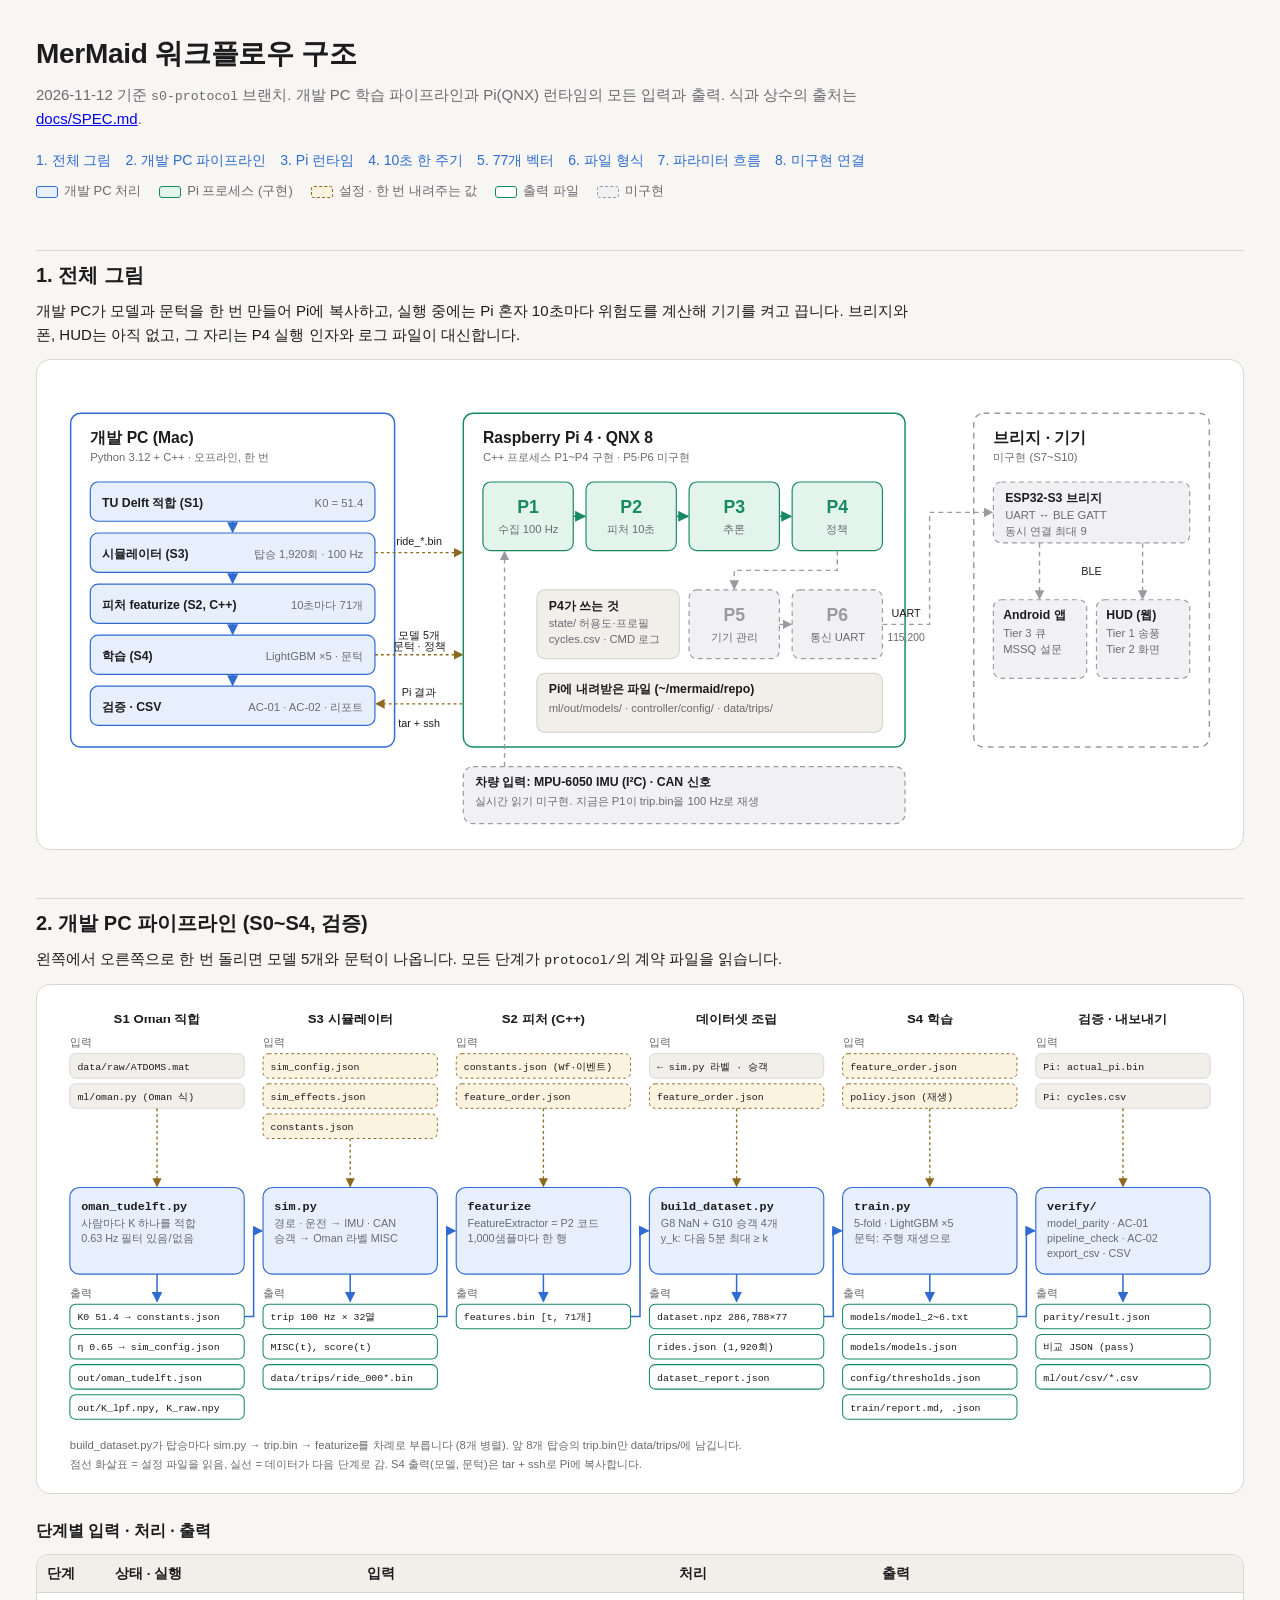
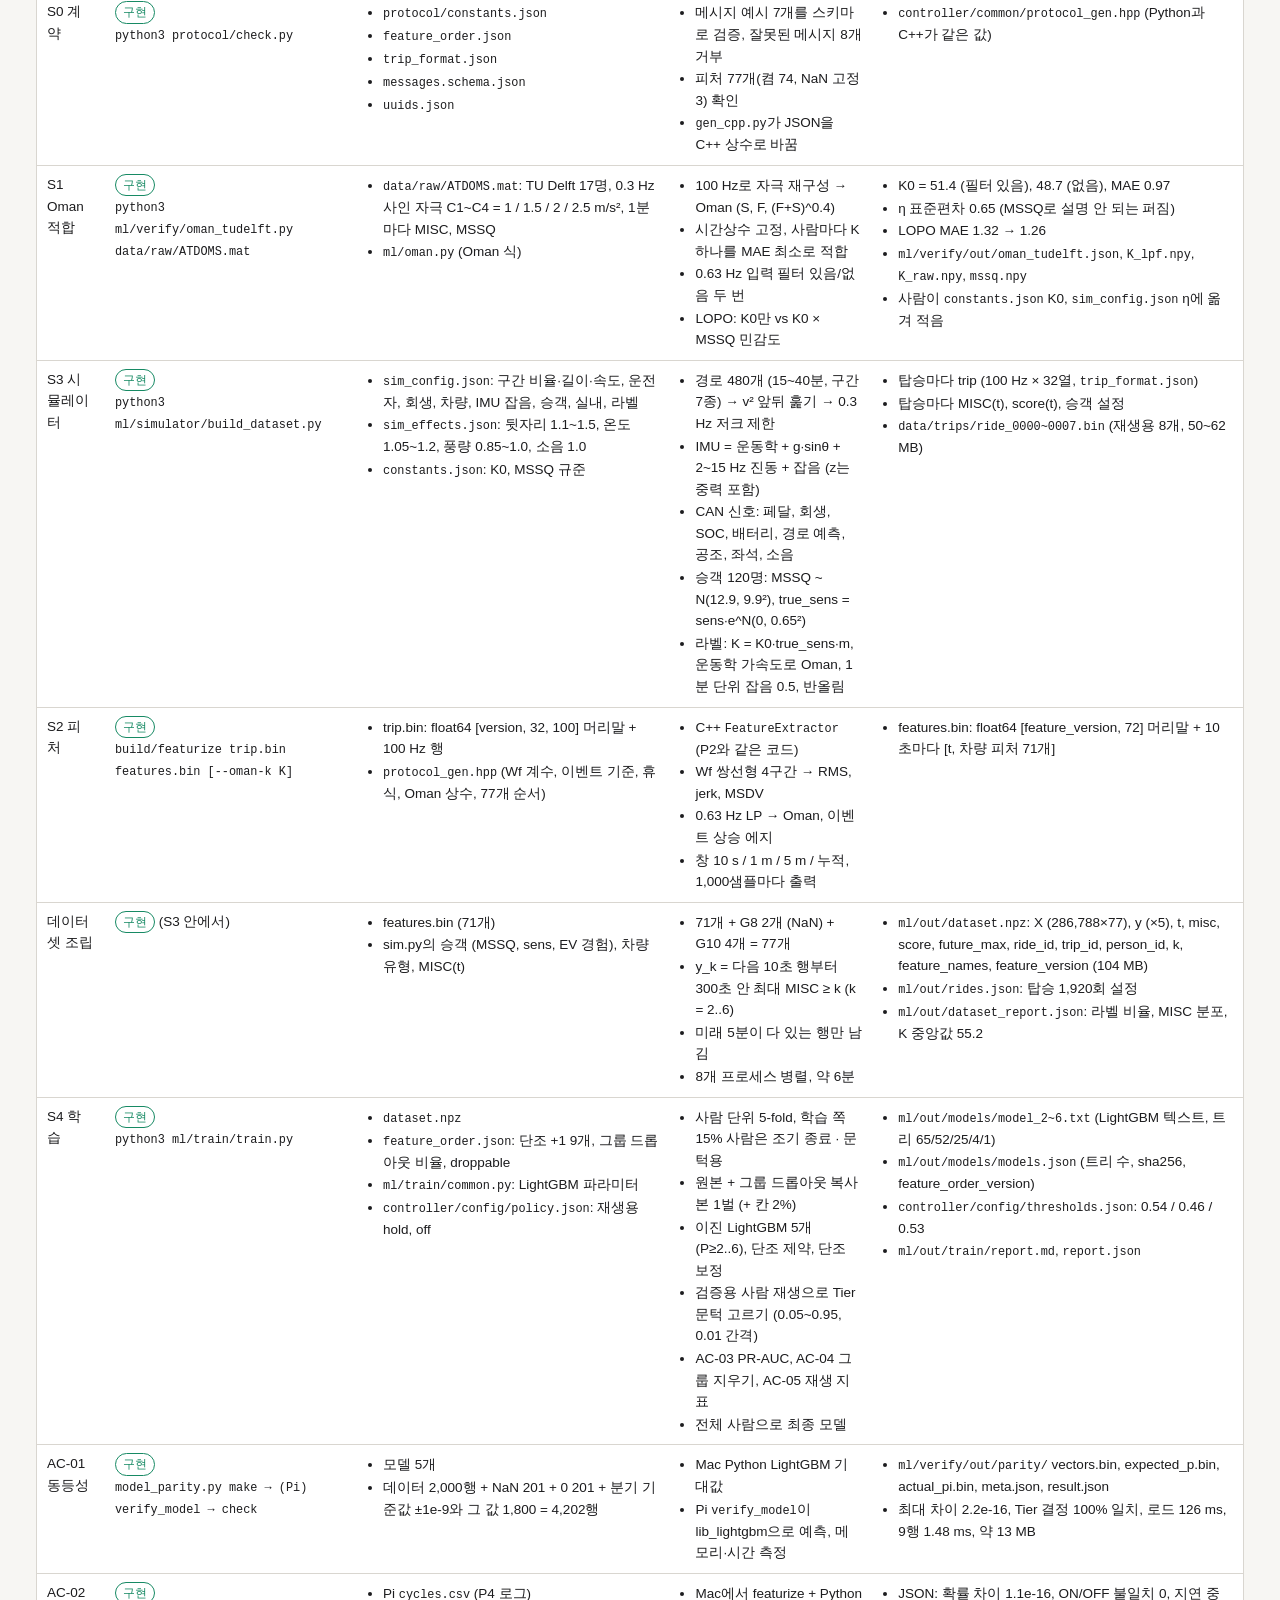
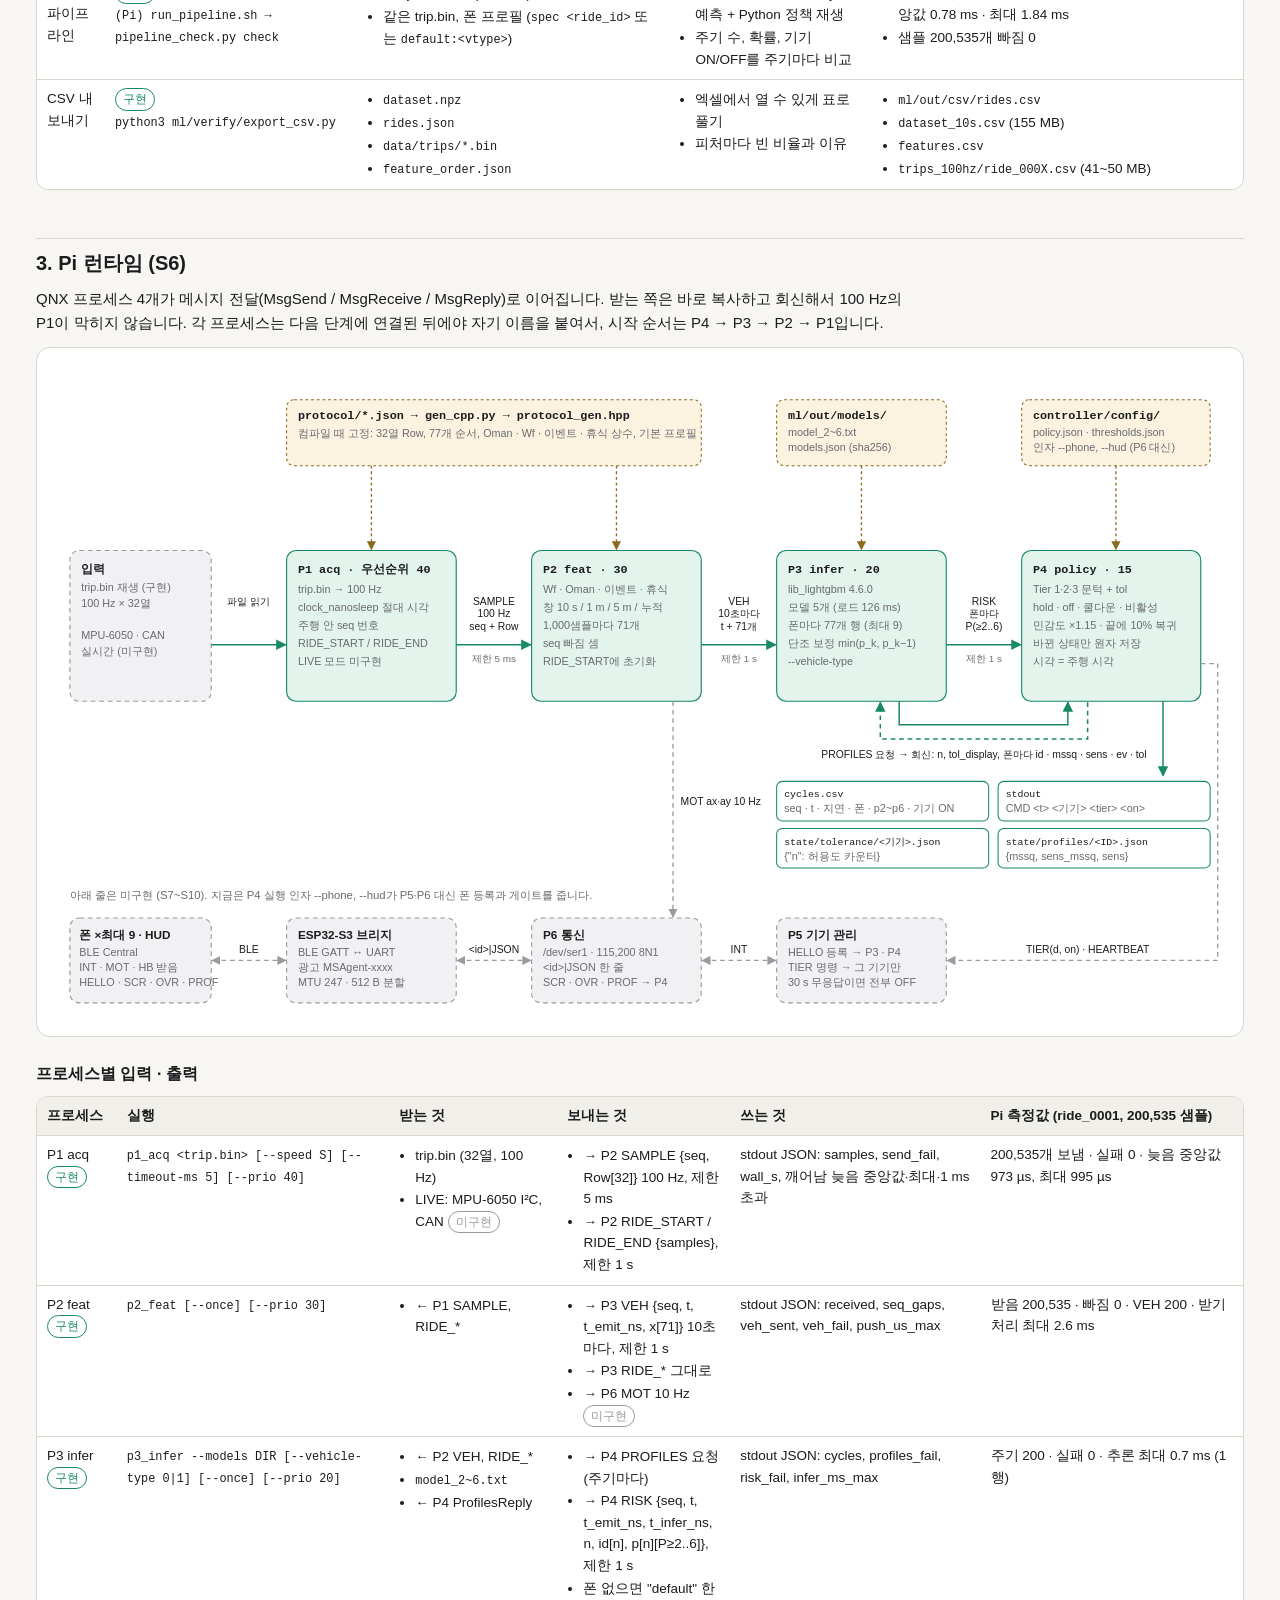
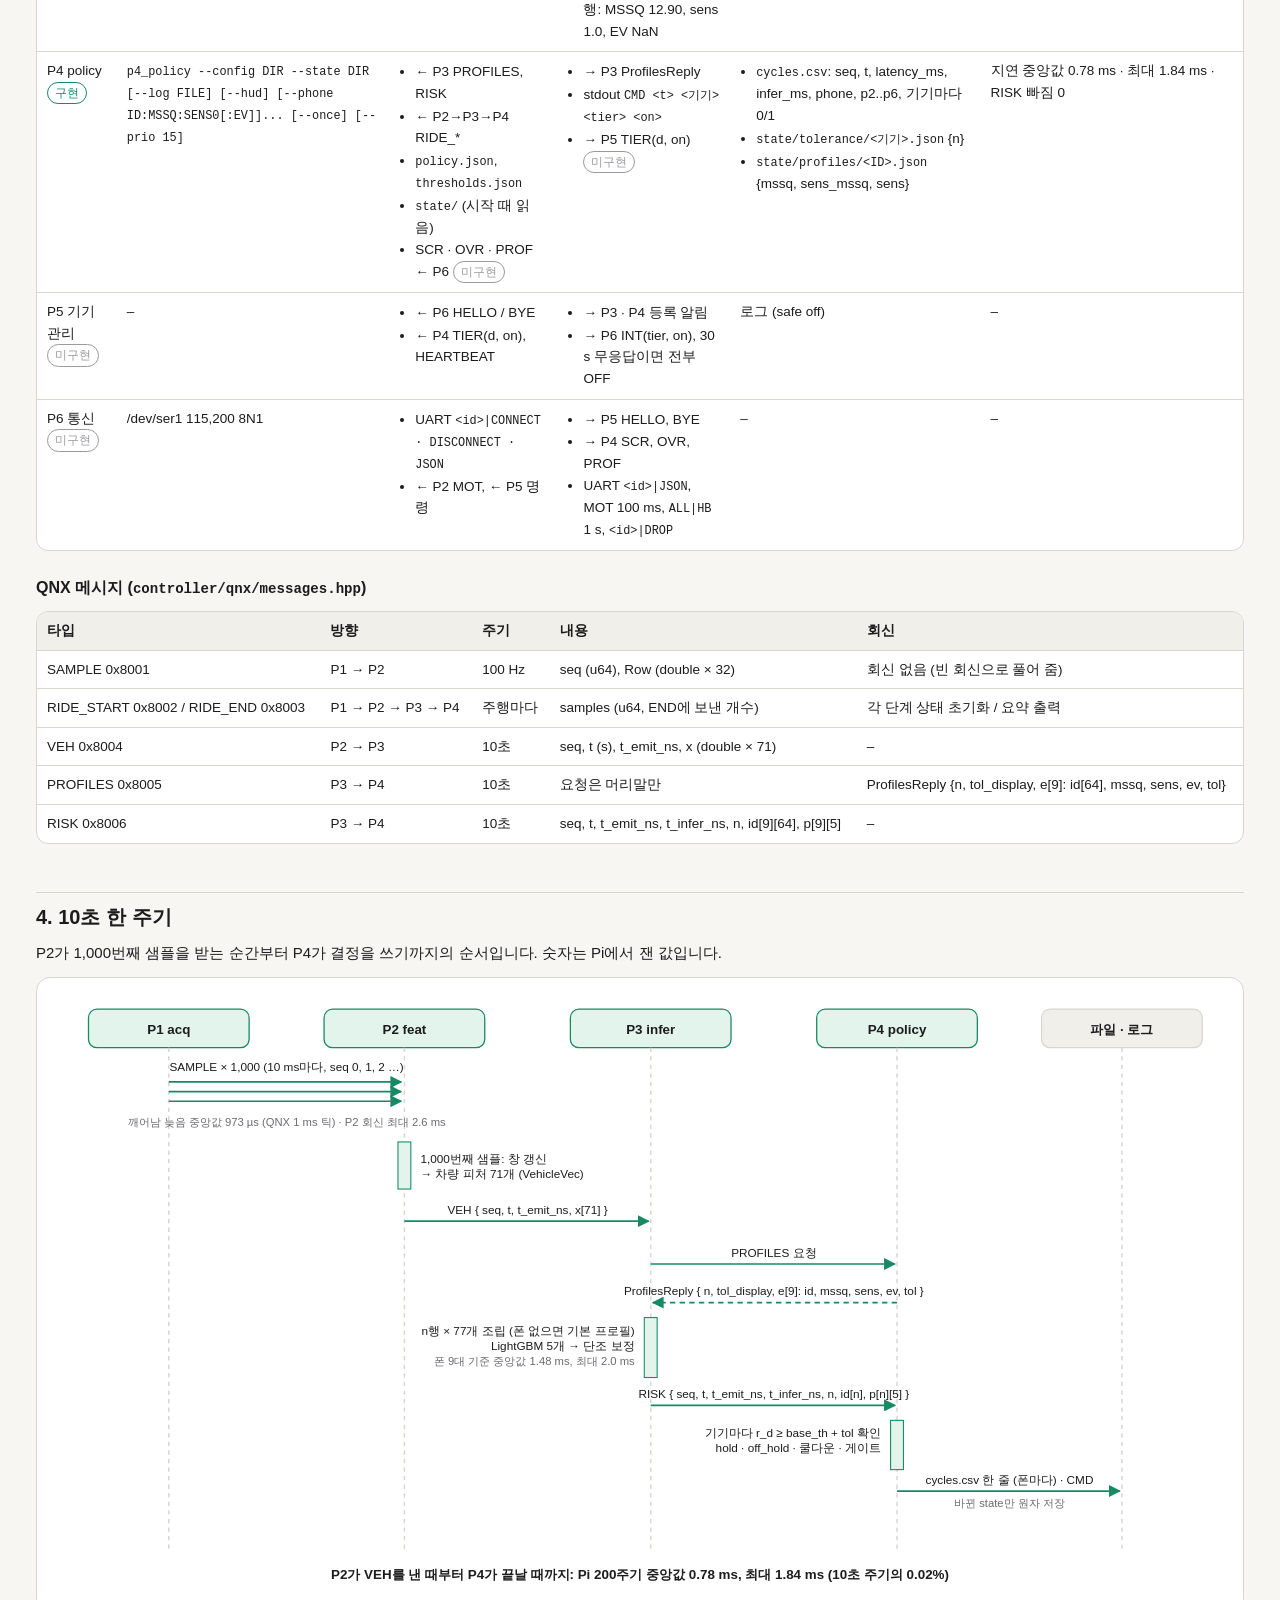
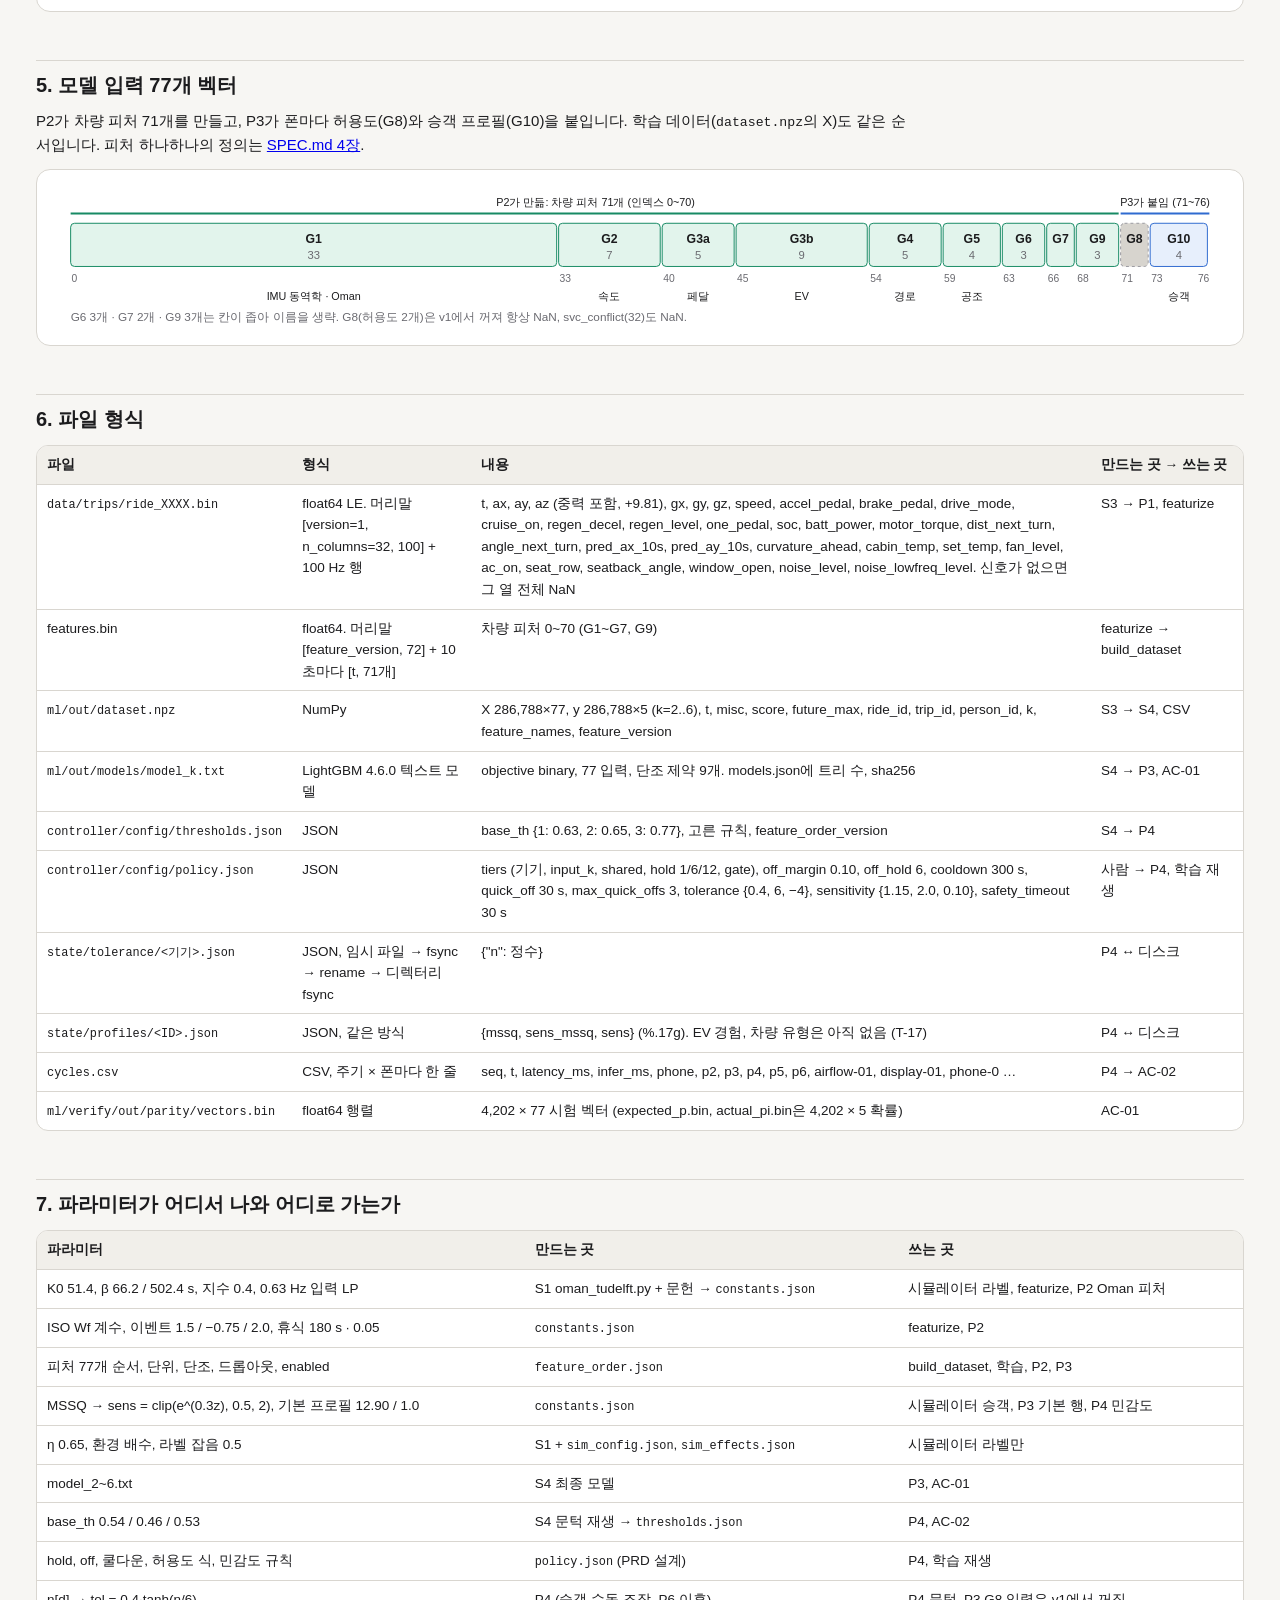
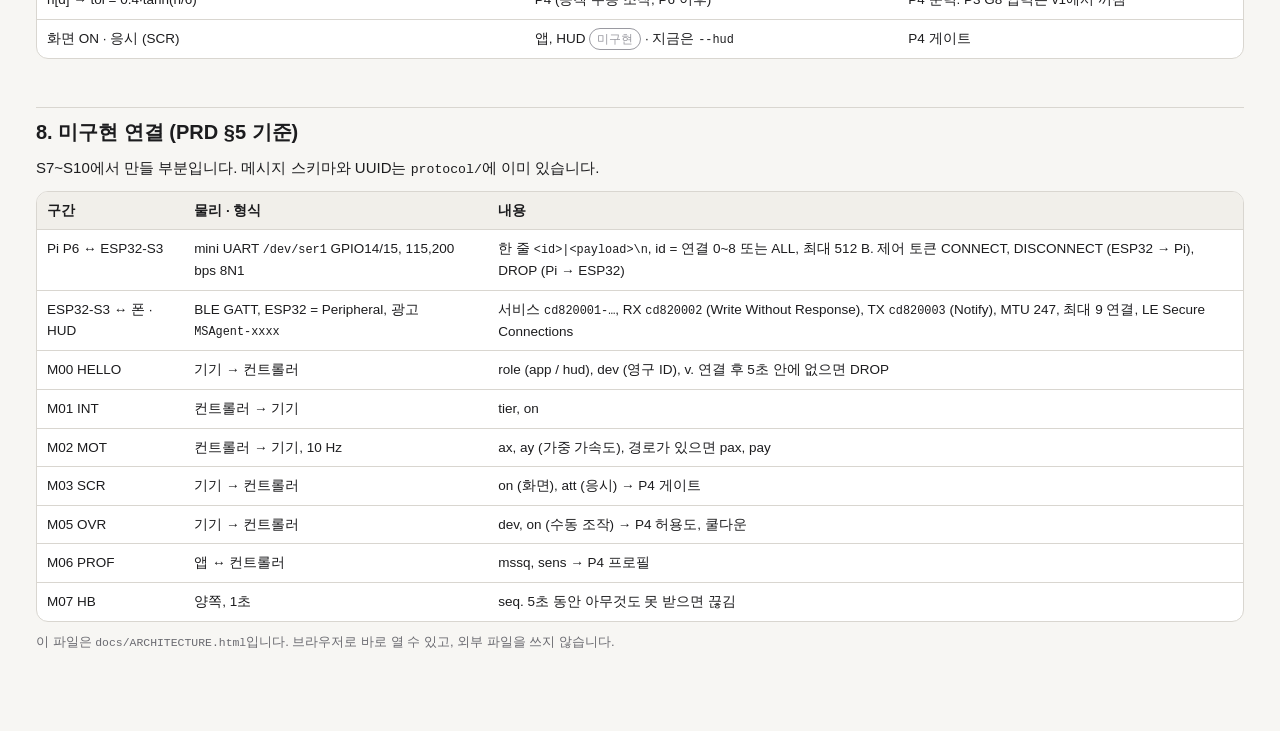
==== commit d0a90bf3: "Calibrate the simulator to real driving (T-23, first pass) Add highway segments, a road profile with" ====
--- a/docs/ARCHITECTURE.html
+++ b/docs/ARCHITECTURE.html
@@ -160,7 +160,7 @@
 <text x="442" y="258" class="s" text-anchor="start">1,000샘플마다 한 행</text><path d="M522.5,292 L522.5,321" class="a-pc" marker-end="url(#ah-pc)"/><text x="430" y="316" class="cap" text-anchor="start">출력</text><rect x="430" y="324" width="185" height="26" rx="6" class="outpill"/><text x="438" y="341.0" class="m">features.bin [t, 71개]</text><path d="M615,337 L625.0,337 L625.0,246 L634,246" class="a-pc" marker-end="url(#ah-pc)"/><text x="727.5" y="26" class="t" text-anchor="middle">데이터셋 조립</text><text x="635" y="50" class="cap" text-anchor="start">입력</text><rect x="635" y="58" width="185" height="26" rx="6" class="file"/><text x="643" y="75.0" class="m">← sim.py 라벨 · 승객</text><rect x="635" y="90" width="185" height="26" rx="6" class="cfgpill"/><text x="643" y="107.0" class="m">feature_order.json</text><path d="M727.5,116 L727.5,199" class="a-cfg" marker-end="url(#ah-cfg)"/><rect x="635" y="200" width="185" height="92" rx="10" class="proc-pc"/>
 <text x="647" y="224" class="tm" text-anchor="start">build_dataset.py</text>
 <text x="647" y="242" class="s" text-anchor="start">G8 NaN + G10 승객 4개</text>
-<text x="647" y="258" class="s" text-anchor="start">y_k: 다음 5분 최대 ≥ k</text><path d="M727.5,292 L727.5,321" class="a-pc" marker-end="url(#ah-pc)"/><text x="635" y="316" class="cap" text-anchor="start">출력</text><rect x="635" y="324" width="185" height="26" rx="6" class="outpill"/><text x="643" y="341.0" class="m">dataset.npz 283,953×77</text><rect x="635" y="356" width="185" height="26" rx="6" class="outpill"/><text x="643" y="373.0" class="m">rides.json (1,920회)</text><rect x="635" y="388" width="185" height="26" rx="6" class="outpill"/><text x="643" y="405.0" class="m">dataset_report.json</text><path d="M820,337 L830.0,337 L830.0,246 L839,246" class="a-pc" marker-end="url(#ah-pc)"/><text x="932.5" y="26" class="t" text-anchor="middle">S4 학습</text><text x="840" y="50" class="cap" text-anchor="start">입력</text><rect x="840" y="58" width="185" height="26" rx="6" class="cfgpill"/><text x="848" y="75.0" class="m">feature_order.json</text><rect x="840" y="90" width="185" height="26" rx="6" class="cfgpill"/><text x="848" y="107.0" class="m">policy.json (재생)</text><path d="M932.5,116 L932.5,199" class="a-cfg" marker-end="url(#ah-cfg)"/><rect x="840" y="200" width="185" height="92" rx="10" class="proc-pc"/>
+<text x="647" y="258" class="s" text-anchor="start">y_k: 다음 5분 최대 ≥ k</text><path d="M727.5,292 L727.5,321" class="a-pc" marker-end="url(#ah-pc)"/><text x="635" y="316" class="cap" text-anchor="start">출력</text><rect x="635" y="324" width="185" height="26" rx="6" class="outpill"/><text x="643" y="341.0" class="m">dataset.npz 286,788×77</text><rect x="635" y="356" width="185" height="26" rx="6" class="outpill"/><text x="643" y="373.0" class="m">rides.json (1,920회)</text><rect x="635" y="388" width="185" height="26" rx="6" class="outpill"/><text x="643" y="405.0" class="m">dataset_report.json</text><path d="M820,337 L830.0,337 L830.0,246 L839,246" class="a-pc" marker-end="url(#ah-pc)"/><text x="932.5" y="26" class="t" text-anchor="middle">S4 학습</text><text x="840" y="50" class="cap" text-anchor="start">입력</text><rect x="840" y="58" width="185" height="26" rx="6" class="cfgpill"/><text x="848" y="75.0" class="m">feature_order.json</text><rect x="840" y="90" width="185" height="26" rx="6" class="cfgpill"/><text x="848" y="107.0" class="m">policy.json (재생)</text><path d="M932.5,116 L932.5,199" class="a-cfg" marker-end="url(#ah-cfg)"/><rect x="840" y="200" width="185" height="92" rx="10" class="proc-pc"/>
 <text x="852" y="224" class="tm" text-anchor="start">train.py</text>
 <text x="852" y="242" class="s" text-anchor="start">5-fold · LightGBM ×5</text>
 <text x="852" y="258" class="s" text-anchor="start">문턱: 주행 재생으로</text><path d="M932.5,292 L932.5,321" class="a-pc" marker-end="url(#ah-pc)"/><text x="840" y="316" class="cap" text-anchor="start">출력</text><rect x="840" y="324" width="185" height="26" rx="6" class="outpill"/><text x="848" y="341.0" class="m">models/model_2~6.txt</text><rect x="840" y="356" width="185" height="26" rx="6" class="outpill"/><text x="848" y="373.0" class="m">models/models.json</text><rect x="840" y="388" width="185" height="26" rx="6" class="outpill"/><text x="848" y="405.0" class="m">config/thresholds.json</text><rect x="840" y="420" width="185" height="26" rx="6" class="outpill"/><text x="848" y="437.0" class="m">train/report.md, .json</text><path d="M1025,337 L1035.0,337 L1035.0,246 L1044,246" class="a-pc" marker-end="url(#ah-pc)"/><text x="1137.5" y="26" class="t" text-anchor="middle">검증 · 내보내기</text><text x="1045" y="50" class="cap" text-anchor="start">입력</text><rect x="1045" y="58" width="185" height="26" rx="6" class="file"/><text x="1053" y="75.0" class="m">Pi: actual_pi.bin</text><rect x="1045" y="90" width="185" height="26" rx="6" class="file"/><text x="1053" y="107.0" class="m">Pi: cycles.csv</text><path d="M1137.5,116 L1137.5,199" class="a-cfg" marker-end="url(#ah-cfg)"/><rect x="1045" y="200" width="185" height="92" rx="10" class="proc-pc"/>
@@ -169,7 +169,7 @@
 <text x="1057" y="258" class="s" text-anchor="start">pipeline_check · AC-02</text>
 <text x="1057" y="274" class="s" text-anchor="start">export_csv · CSV</text><path d="M1137.5,292 L1137.5,321" class="a-pc" marker-end="url(#ah-pc)"/><text x="1045" y="316" class="cap" text-anchor="start">출력</text><rect x="1045" y="324" width="185" height="26" rx="6" class="outpill"/><text x="1053" y="341.0" class="m">parity/result.json</text><rect x="1045" y="356" width="185" height="26" rx="6" class="outpill"/><text x="1053" y="373.0" class="m">비교 JSON (pass)</text><rect x="1045" y="388" width="185" height="26" rx="6" class="outpill"/><text x="1053" y="405.0" class="m">ml/out/csv/*.csv</text><text x="20" y="478" class="cap" text-anchor="start">build_dataset.py가 탑승마다 sim.py → trip.bin → featurize를 차례로 부릅니다 (8개 병렬). 앞 8개 탑승의 trip.bin만 data/trips/에 남깁니다.</text><text x="20" y="498" class="cap" text-anchor="start">점선 화살표 = 설정 파일을 읽음, 실선 = 데이터가 다음 단계로 감. S4 출력(모델, 문턱)은 tar + ssh로 Pi에 복사합니다.</text></svg></div>
 <h3>단계별 입력 · 처리 · 출력</h3>
-<div class="tablewrap"><table><thead><tr><th>단계</th><th>상태 · 실행</th><th>입력</th><th>처리</th><th>출력</th></tr></thead><tbody><tr><td>S0 계약</td><td><span class="tag ok">구현</span><br><code>python3 protocol/check.py</code></td><td><ul><li><code>protocol/constants.json</code></li><li><code>feature_order.json</code></li><li><code>trip_format.json</code></li><li><code>messages.schema.json</code></li><li><code>uuids.json</code></li></ul></td><td><ul><li>메시지 예시 7개를 스키마로 검증, 잘못된 메시지 8개 거부</li><li>피처 77개(켬 74, NaN 고정 3) 확인</li><li><code>gen_cpp.py</code>가 JSON을 C++ 상수로 바꿈</li></ul></td><td><ul><li><code>controller/common/protocol_gen.hpp</code> (Python과 C++가 같은 값)</li></ul></td></tr><tr><td>S1 Oman 적합</td><td><span class="tag ok">구현</span><br><code>python3 ml/verify/oman_tudelft.py data/raw/ATDOMS.mat</code></td><td><ul><li><code>data/raw/ATDOMS.mat</code>: TU Delft 17명, 0.3 Hz 사인 자극 C1~C4 = 1 / 1.5 / 2 / 2.5 m/s², 1분마다 MISC, MSSQ</li><li><code>ml/oman.py</code> (Oman 식)</li></ul></td><td><ul><li>100 Hz로 자극 재구성 → Oman (S, F, (F+S)^0.4)</li><li>시간상수 고정, 사람마다 K 하나를 MAE 최소로 적합</li><li>0.63 Hz 입력 필터 있음/없음 두 번</li><li>LOPO: K0만 vs K0 × MSSQ 민감도</li></ul></td><td><ul><li>K0 = 51.4 (필터 있음), 48.7 (없음), MAE 0.97</li><li>η 표준편차 0.65 (MSSQ로 설명 안 되는 퍼짐)</li><li>LOPO MAE 1.32 → 1.26</li><li><code>ml/verify/out/oman_tudelft.json</code>, <code>K_lpf.npy</code>, <code>K_raw.npy</code>, <code>mssq.npy</code></li><li>사람이 <code>constants.json</code> K0, <code>sim_config.json</code> η에 옮겨 적음</li></ul></td></tr><tr><td>S3 시뮬레이터</td><td><span class="tag ok">구현</span><br><code>python3 ml/simulator/build_dataset.py</code></td><td><ul><li><code>sim_config.json</code>: 구간 비율·길이·속도, 운전자, 회생, 차량, IMU 잡음, 승객, 실내, 라벨</li><li><code>sim_effects.json</code>: 뒷자리 1.1~1.5, 온도 1.05~1.2, 풍량 0.85~1.0, 소음 1.0</li><li><code>constants.json</code>: K0, MSSQ 규준</li></ul></td><td><ul><li>경로 480개 (15~40분, 구간 6종) → v² 앞뒤 훑기 → 0.5 Hz 저크 제한</li><li>IMU = 운동학 + g·sinθ + 2~15 Hz 진동 + 잡음 (z는 중력 포함)</li><li>CAN 신호: 페달, 회생, SOC, 배터리, 경로 예측, 공조, 좌석, 소음</li><li>승객 120명: MSSQ ~ N(12.9, 9.9²), true_sens = sens·e^N(0, 0.65²)</li><li>라벨: K = K0·true_sens·m, 운동학 가속도로 Oman, 1분 단위 잡음 0.5, 반올림</li></ul></td><td><ul><li>탑승마다 trip (100 Hz × 32열, <code>trip_format.json</code>)</li><li>탑승마다 MISC(t), score(t), 승객 설정</li><li><code>data/trips/ride_0000~0007.bin</code> (재생용 8개, 50~62 MB)</li></ul></td></tr><tr><td>S2 피처</td><td><span class="tag ok">구현</span><br><code>build/featurize trip.bin features.bin [--oman-k K]</code></td><td><ul><li>trip.bin: float64 [version, 32, 100] 머리말 + 100 Hz 행</li><li><code>protocol_gen.hpp</code> (Wf 계수, 이벤트 기준, 휴식, Oman 상수, 77개 순서)</li></ul></td><td><ul><li>C++ <code>FeatureExtractor</code> (P2와 같은 코드)</li><li>Wf 쌍선형 4구간 → RMS, jerk, MSDV</li><li>0.63 Hz LP → Oman, 이벤트 상승 에지</li><li>창 10 s / 1 m / 5 m / 누적, 1,000샘플마다 출력</li></ul></td><td><ul><li>features.bin: float64 [feature_version, 72] 머리말 + 10초마다 [t, 차량 피처 71개]</li></ul></td></tr><tr><td>데이터셋 조립</td><td><span class="tag ok">구현</span> (S3 안에서)</td><td><ul><li>features.bin (71개)</li><li>sim.py의 승객 (MSSQ, sens, EV 경험), 차량 유형, MISC(t)</li></ul></td><td><ul><li>71개 + G8 2개 (NaN) + G10 4개 = 77개</li><li>y_k = 다음 10초 행부터 300초 안 최대 MISC ≥ k (k = 2..6)</li><li>미래 5분이 다 있는 행만 남김</li><li>8개 프로세스 병렬, 약 6분</li></ul></td><td><ul><li><code>ml/out/dataset.npz</code>: X (283,953×77), y (×5), t, misc, score, future_max, ride_id, trip_id, person_id, k, feature_names, feature_version (104 MB)</li><li><code>ml/out/rides.json</code>: 탑승 1,920회 설정</li><li><code>ml/out/dataset_report.json</code>: 라벨 비율, MISC 분포, K 중앙값 54.1</li></ul></td></tr><tr><td>S4 학습</td><td><span class="tag ok">구현</span><br><code>python3 ml/train/train.py</code></td><td><ul><li><code>dataset.npz</code></li><li><code>feature_order.json</code>: 단조 +1 9개, 그룹 드롭아웃 비율, droppable</li><li><code>ml/train/common.py</code>: LightGBM 파라미터</li><li><code>controller/config/policy.json</code>: 재생용 hold, off</li></ul></td><td><ul><li>사람 단위 5-fold, 학습 쪽 15% 사람은 조기 종료 · 문턱용</li><li>원본 + 그룹 드롭아웃 복사본 1벌 (+ 칸 2%)</li><li>이진 LightGBM 5개 (P≥2..6), 단조 제약, 단조 보정</li><li>검증용 사람 재생으로 Tier 문턱 고르기 (0.05~0.95, 0.01 간격)</li><li>AC-03 PR-AUC, AC-04 그룹 지우기, AC-05 재생 지표</li><li>전체 사람으로 최종 모델</li></ul></td><td><ul><li><code>ml/out/models/model_2~6.txt</code> (LightGBM 텍스트, 트리 146/98/54/17/271)</li><li><code>ml/out/models/models.json</code> (트리 수, sha256, feature_order_version)</li><li><code>controller/config/thresholds.json</code>: 0.63 / 0.65 / 0.77</li><li><code>ml/out/train/report.md</code>, <code>report.json</code></li></ul></td></tr><tr><td>AC-01 동등성</td><td><span class="tag ok">구현</span><br><code>model_parity.py make → (Pi) verify_model → check</code></td><td><ul><li>모델 5개</li><li>데이터 2,000행 + NaN 201 + 0 201 + 분기 기준값 ±1e-9와 그 값 1,800 = 4,202행</li></ul></td><td><ul><li>Mac Python LightGBM 기대값</li><li>Pi <code>verify_model</code>이 lib_lightgbm으로 예측, 메모리·시간 측정</li></ul></td><td><ul><li><code>ml/verify/out/parity/</code> vectors.bin, expected_p.bin, actual_pi.bin, meta.json, result.json</li><li>최대 차이 2.2e-16, Tier 결정 100% 일치, 로드 126 ms, 9행 1.48 ms, 약 13 MB</li></ul></td></tr><tr><td>AC-02 파이프라인</td><td><span class="tag ok">구현</span><br><code>(Pi) run_pipeline.sh → pipeline_check.py check</code></td><td><ul><li>Pi <code>cycles.csv</code> (P4 로그)</li><li>같은 trip.bin, 폰 프로필 (<code>spec &lt;ride_id&gt;</code> 또는 <code>default:&lt;vtype&gt;</code>)</li></ul></td><td><ul><li>Mac에서 featurize + Python 예측 + Python 정책 재생</li><li>주기 수, 확률, 기기 ON/OFF를 주기마다 비교</li></ul></td><td><ul><li>JSON: 확률 차이 1.1e-16, ON/OFF 불일치 0, 지연 중앙값 0.78 ms · 최대 1.84 ms</li><li>샘플 200,535개 빠짐 0</li></ul></td></tr><tr><td>CSV 내보내기</td><td><span class="tag ok">구현</span><br><code>python3 ml/verify/export_csv.py</code></td><td><ul><li><code>dataset.npz</code></li><li><code>rides.json</code></li><li><code>data/trips/*.bin</code></li><li><code>feature_order.json</code></li></ul></td><td><ul><li>엑셀에서 열 수 있게 표로 풀기</li><li>피처마다 빈 비율과 이유</li></ul></td><td><ul><li><code>ml/out/csv/rides.csv</code></li><li><code>dataset_10s.csv</code> (155 MB)</li><li><code>features.csv</code></li><li><code>trips_100hz/ride_000X.csv</code> (41~50 MB)</li></ul></td></tr></tbody></table></div>
+<div class="tablewrap"><table><thead><tr><th>단계</th><th>상태 · 실행</th><th>입력</th><th>처리</th><th>출력</th></tr></thead><tbody><tr><td>S0 계약</td><td><span class="tag ok">구현</span><br><code>python3 protocol/check.py</code></td><td><ul><li><code>protocol/constants.json</code></li><li><code>feature_order.json</code></li><li><code>trip_format.json</code></li><li><code>messages.schema.json</code></li><li><code>uuids.json</code></li></ul></td><td><ul><li>메시지 예시 7개를 스키마로 검증, 잘못된 메시지 8개 거부</li><li>피처 77개(켬 74, NaN 고정 3) 확인</li><li><code>gen_cpp.py</code>가 JSON을 C++ 상수로 바꿈</li></ul></td><td><ul><li><code>controller/common/protocol_gen.hpp</code> (Python과 C++가 같은 값)</li></ul></td></tr><tr><td>S1 Oman 적합</td><td><span class="tag ok">구현</span><br><code>python3 ml/verify/oman_tudelft.py data/raw/ATDOMS.mat</code></td><td><ul><li><code>data/raw/ATDOMS.mat</code>: TU Delft 17명, 0.3 Hz 사인 자극 C1~C4 = 1 / 1.5 / 2 / 2.5 m/s², 1분마다 MISC, MSSQ</li><li><code>ml/oman.py</code> (Oman 식)</li></ul></td><td><ul><li>100 Hz로 자극 재구성 → Oman (S, F, (F+S)^0.4)</li><li>시간상수 고정, 사람마다 K 하나를 MAE 최소로 적합</li><li>0.63 Hz 입력 필터 있음/없음 두 번</li><li>LOPO: K0만 vs K0 × MSSQ 민감도</li></ul></td><td><ul><li>K0 = 51.4 (필터 있음), 48.7 (없음), MAE 0.97</li><li>η 표준편차 0.65 (MSSQ로 설명 안 되는 퍼짐)</li><li>LOPO MAE 1.32 → 1.26</li><li><code>ml/verify/out/oman_tudelft.json</code>, <code>K_lpf.npy</code>, <code>K_raw.npy</code>, <code>mssq.npy</code></li><li>사람이 <code>constants.json</code> K0, <code>sim_config.json</code> η에 옮겨 적음</li></ul></td></tr><tr><td>S3 시뮬레이터</td><td><span class="tag ok">구현</span><br><code>python3 ml/simulator/build_dataset.py</code></td><td><ul><li><code>sim_config.json</code>: 구간 비율·길이·속도, 운전자, 회생, 차량, IMU 잡음, 승객, 실내, 라벨</li><li><code>sim_effects.json</code>: 뒷자리 1.1~1.5, 온도 1.05~1.2, 풍량 0.85~1.0, 소음 1.0</li><li><code>constants.json</code>: K0, MSSQ 규준</li></ul></td><td><ul><li>경로 480개 (15~40분, 구간 7종) → v² 앞뒤 훑기 → 0.3 Hz 저크 제한</li><li>IMU = 운동학 + g·sinθ + 2~15 Hz 진동 + 잡음 (z는 중력 포함)</li><li>CAN 신호: 페달, 회생, SOC, 배터리, 경로 예측, 공조, 좌석, 소음</li><li>승객 120명: MSSQ ~ N(12.9, 9.9²), true_sens = sens·e^N(0, 0.65²)</li><li>라벨: K = K0·true_sens·m, 운동학 가속도로 Oman, 1분 단위 잡음 0.5, 반올림</li></ul></td><td><ul><li>탑승마다 trip (100 Hz × 32열, <code>trip_format.json</code>)</li><li>탑승마다 MISC(t), score(t), 승객 설정</li><li><code>data/trips/ride_0000~0007.bin</code> (재생용 8개, 50~62 MB)</li></ul></td></tr><tr><td>S2 피처</td><td><span class="tag ok">구현</span><br><code>build/featurize trip.bin features.bin [--oman-k K]</code></td><td><ul><li>trip.bin: float64 [version, 32, 100] 머리말 + 100 Hz 행</li><li><code>protocol_gen.hpp</code> (Wf 계수, 이벤트 기준, 휴식, Oman 상수, 77개 순서)</li></ul></td><td><ul><li>C++ <code>FeatureExtractor</code> (P2와 같은 코드)</li><li>Wf 쌍선형 4구간 → RMS, jerk, MSDV</li><li>0.63 Hz LP → Oman, 이벤트 상승 에지</li><li>창 10 s / 1 m / 5 m / 누적, 1,000샘플마다 출력</li></ul></td><td><ul><li>features.bin: float64 [feature_version, 72] 머리말 + 10초마다 [t, 차량 피처 71개]</li></ul></td></tr><tr><td>데이터셋 조립</td><td><span class="tag ok">구현</span> (S3 안에서)</td><td><ul><li>features.bin (71개)</li><li>sim.py의 승객 (MSSQ, sens, EV 경험), 차량 유형, MISC(t)</li></ul></td><td><ul><li>71개 + G8 2개 (NaN) + G10 4개 = 77개</li><li>y_k = 다음 10초 행부터 300초 안 최대 MISC ≥ k (k = 2..6)</li><li>미래 5분이 다 있는 행만 남김</li><li>8개 프로세스 병렬, 약 6분</li></ul></td><td><ul><li><code>ml/out/dataset.npz</code>: X (286,788×77), y (×5), t, misc, score, future_max, ride_id, trip_id, person_id, k, feature_names, feature_version (104 MB)</li><li><code>ml/out/rides.json</code>: 탑승 1,920회 설정</li><li><code>ml/out/dataset_report.json</code>: 라벨 비율, MISC 분포, K 중앙값 55.2</li></ul></td></tr><tr><td>S4 학습</td><td><span class="tag ok">구현</span><br><code>python3 ml/train/train.py</code></td><td><ul><li><code>dataset.npz</code></li><li><code>feature_order.json</code>: 단조 +1 9개, 그룹 드롭아웃 비율, droppable</li><li><code>ml/train/common.py</code>: LightGBM 파라미터</li><li><code>controller/config/policy.json</code>: 재생용 hold, off</li></ul></td><td><ul><li>사람 단위 5-fold, 학습 쪽 15% 사람은 조기 종료 · 문턱용</li><li>원본 + 그룹 드롭아웃 복사본 1벌 (+ 칸 2%)</li><li>이진 LightGBM 5개 (P≥2..6), 단조 제약, 단조 보정</li><li>검증용 사람 재생으로 Tier 문턱 고르기 (0.05~0.95, 0.01 간격)</li><li>AC-03 PR-AUC, AC-04 그룹 지우기, AC-05 재생 지표</li><li>전체 사람으로 최종 모델</li></ul></td><td><ul><li><code>ml/out/models/model_2~6.txt</code> (LightGBM 텍스트, 트리 65/52/25/4/1)</li><li><code>ml/out/models/models.json</code> (트리 수, sha256, feature_order_version)</li><li><code>controller/config/thresholds.json</code>: 0.54 / 0.46 / 0.53</li><li><code>ml/out/train/report.md</code>, <code>report.json</code></li></ul></td></tr><tr><td>AC-01 동등성</td><td><span class="tag ok">구현</span><br><code>model_parity.py make → (Pi) verify_model → check</code></td><td><ul><li>모델 5개</li><li>데이터 2,000행 + NaN 201 + 0 201 + 분기 기준값 ±1e-9와 그 값 1,800 = 4,202행</li></ul></td><td><ul><li>Mac Python LightGBM 기대값</li><li>Pi <code>verify_model</code>이 lib_lightgbm으로 예측, 메모리·시간 측정</li></ul></td><td><ul><li><code>ml/verify/out/parity/</code> vectors.bin, expected_p.bin, actual_pi.bin, meta.json, result.json</li><li>최대 차이 2.2e-16, Tier 결정 100% 일치, 로드 126 ms, 9행 1.48 ms, 약 13 MB</li></ul></td></tr><tr><td>AC-02 파이프라인</td><td><span class="tag ok">구현</span><br><code>(Pi) run_pipeline.sh → pipeline_check.py check</code></td><td><ul><li>Pi <code>cycles.csv</code> (P4 로그)</li><li>같은 trip.bin, 폰 프로필 (<code>spec &lt;ride_id&gt;</code> 또는 <code>default:&lt;vtype&gt;</code>)</li></ul></td><td><ul><li>Mac에서 featurize + Python 예측 + Python 정책 재생</li><li>주기 수, 확률, 기기 ON/OFF를 주기마다 비교</li></ul></td><td><ul><li>JSON: 확률 차이 1.1e-16, ON/OFF 불일치 0, 지연 중앙값 0.78 ms · 최대 1.84 ms</li><li>샘플 200,535개 빠짐 0</li></ul></td></tr><tr><td>CSV 내보내기</td><td><span class="tag ok">구현</span><br><code>python3 ml/verify/export_csv.py</code></td><td><ul><li><code>dataset.npz</code></li><li><code>rides.json</code></li><li><code>data/trips/*.bin</code></li><li><code>feature_order.json</code></li></ul></td><td><ul><li>엑셀에서 열 수 있게 표로 풀기</li><li>피처마다 빈 비율과 이유</li></ul></td><td><ul><li><code>ml/out/csv/rides.csv</code></li><li><code>dataset_10s.csv</code> (155 MB)</li><li><code>features.csv</code></li><li><code>trips_100hz/ride_000X.csv</code> (41~50 MB)</li></ul></td></tr></tbody></table></div>
 
 <h2 id="runtime">3. Pi 런타임 (S6)</h2>
 <p>QNX 프로세스 4개가 메시지 전달(MsgSend / MsgReceive / MsgReply)로 이어집니다. 받는 쪽은 바로 복사하고 회신해서 100 Hz의 P1이 막히지 않습니다. 각 프로세스는 다음 단계에 연결된 뒤에야 자기 이름을 붙여서, 시작 순서는 P4 → P3 → P2 → P1입니다.</p>
@@ -257,10 +257,10 @@
 <div class="fig small"><svg viewBox="0 0 1200 150" role="img" aria-label="77개 벡터"><rect x="20.0" y="40" width="495.1" height="44" rx="4" class="seg-pi"/><text x="267.6" y="60" class="t2" text-anchor="middle">G1</text><text x="267.6" y="76" class="s" text-anchor="middle">33</text><text x="21.0" y="100" class="lb2">0</text><text x="267.6" y="118" class="lb" text-anchor="middle">IMU 동역학 · Oman</text><rect x="517.1" y="40" width="103.5" height="44" rx="4" class="seg-pi"/><text x="568.9" y="60" class="t2" text-anchor="middle">G2</text><text x="568.9" y="76" class="s" text-anchor="middle">7</text><text x="518.1" y="100" class="lb2">33</text><text x="568.9" y="118" class="lb" text-anchor="middle">속도</text><rect x="622.6" y="40" width="73.3" height="44" rx="4" class="seg-pi"/><text x="659.3" y="60" class="t2" text-anchor="middle">G3a</text><text x="659.3" y="76" class="s" text-anchor="middle">5</text><text x="623.6" y="100" class="lb2">40</text><text x="659.3" y="118" class="lb" text-anchor="middle">페달</text><rect x="697.9" y="40" width="133.6" height="44" rx="4" class="seg-pi"/><text x="764.7" y="60" class="t2" text-anchor="middle">G3b</text><text x="764.7" y="76" class="s" text-anchor="middle">9</text><text x="698.9" y="100" class="lb2">45</text><text x="764.7" y="118" class="lb" text-anchor="middle">EV</text><rect x="833.5" y="40" width="73.3" height="44" rx="4" class="seg-pi"/><text x="870.2" y="60" class="t2" text-anchor="middle">G4</text><text x="870.2" y="76" class="s" text-anchor="middle">5</text><text x="834.5" y="100" class="lb2">54</text><text x="870.2" y="118" class="lb" text-anchor="middle">경로</text><rect x="908.8" y="40" width="58.3" height="44" rx="4" class="seg-pi"/><text x="938.0" y="60" class="t2" text-anchor="middle">G5</text><text x="938.0" y="76" class="s" text-anchor="middle">4</text><text x="909.8" y="100" class="lb2">59</text><text x="938.0" y="118" class="lb" text-anchor="middle">공조</text><rect x="969.1" y="40" width="43.2" height="44" rx="4" class="seg-pi"/><text x="990.7" y="60" class="t2" text-anchor="middle">G6</text><text x="990.7" y="76" class="s" text-anchor="middle">3</text><text x="970.1" y="100" class="lb2">63</text><text x="990.7" y="118" class="lb" text-anchor="middle"></text><rect x="1014.3" y="40" width="28.1" height="44" rx="4" class="seg-pi"/><text x="1028.4" y="60" class="t2" text-anchor="middle">G7</text><text x="1015.3" y="100" class="lb2">66</text><text x="1028.4" y="118" class="lb" text-anchor="middle"></text><rect x="1044.4" y="40" width="43.2" height="44" rx="4" class="seg-pi"/><text x="1066.0" y="60" class="t2" text-anchor="middle">G9</text><text x="1066.0" y="76" class="s" text-anchor="middle">3</text><text x="1045.4" y="100" class="lb2">68</text><text x="1066.0" y="118" class="lb" text-anchor="middle"></text><rect x="1089.6" y="40" width="28.1" height="44" rx="4" class="seg-off"/><text x="1103.7" y="60" class="t2" text-anchor="middle">G8</text><text x="1090.6" y="100" class="lb2">71</text><text x="1103.7" y="118" class="lb" text-anchor="middle"></text><rect x="1119.7" y="40" width="58.3" height="44" rx="4" class="seg-pc"/><text x="1148.9" y="60" class="t2" text-anchor="middle">G10</text><text x="1148.9" y="76" class="s" text-anchor="middle">4</text><text x="1120.7" y="100" class="lb2">73</text><text x="1148.9" y="118" class="lb" text-anchor="middle">승객</text><text x="1180" y="100" class="lb2" text-anchor="end">76</text><path d="M20,30 L1087.6,30" class="brace-pi"/><text x="554.8051948051948" y="22" class="lb" text-anchor="middle">P2가 만듦: 차량 피처 71개 (인덱스 0~70)</text><path d="M1089.6,30 L1180,30" class="brace-pc"/><text x="1134.8051948051948" y="22" class="lb" text-anchor="middle">P3가 붙임 (71~76)</text><text x="20" y="140" class="cap" text-anchor="start">G6 3개 · G7 2개 · G9 3개는 칸이 좁아 이름을 생략. G8(허용도 2개)은 v1에서 꺼져 항상 NaN, svc_conflict(32)도 NaN.</text></svg></div>
 
 <h2 id="formats">6. 파일 형식</h2>
-<div class="tablewrap"><table><thead><tr><th>파일</th><th>형식</th><th>내용</th><th>만드는 곳 → 쓰는 곳</th></tr></thead><tbody><tr><td><code>data/trips/ride_XXXX.bin</code></td><td>float64 LE. 머리말 [version=1, n_columns=32, 100] + 100 Hz 행</td><td>t, ax, ay, az (중력 포함, +9.81), gx, gy, gz, speed, accel_pedal, brake_pedal, drive_mode, cruise_on, regen_decel, regen_level, one_pedal, soc, batt_power, motor_torque, dist_next_turn, angle_next_turn, pred_ax_10s, pred_ay_10s, curvature_ahead, cabin_temp, set_temp, fan_level, ac_on, seat_row, seatback_angle, window_open, noise_level, noise_lowfreq_level. 신호가 없으면 그 열 전체 NaN</td><td>S3 → P1, featurize</td></tr><tr><td>features.bin</td><td>float64. 머리말 [feature_version, 72] + 10초마다 [t, 71개]</td><td>차량 피처 0~70 (G1~G7, G9)</td><td>featurize → build_dataset</td></tr><tr><td><code>ml/out/dataset.npz</code></td><td>NumPy</td><td>X 283,953×77, y 283,953×5 (k=2..6), t, misc, score, future_max, ride_id, trip_id, person_id, k, feature_names, feature_version</td><td>S3 → S4, CSV</td></tr><tr><td><code>ml/out/models/model_k.txt</code></td><td>LightGBM 4.6.0 텍스트 모델</td><td>objective binary, 77 입력, 단조 제약 9개. models.json에 트리 수, sha256</td><td>S4 → P3, AC-01</td></tr><tr><td><code>controller/config/thresholds.json</code></td><td>JSON</td><td>base_th {1: 0.63, 2: 0.65, 3: 0.77}, 고른 규칙, feature_order_version</td><td>S4 → P4</td></tr><tr><td><code>controller/config/policy.json</code></td><td>JSON</td><td>tiers (기기, input_k, shared, hold 1/6/12, gate), off_margin 0.10, off_hold 6, cooldown 300 s, quick_off 30 s, max_quick_offs 3, tolerance {0.4, 6, −4}, sensitivity {1.15, 2.0, 0.10}, safety_timeout 30 s</td><td>사람 → P4, 학습 재생</td></tr><tr><td><code>state/tolerance/&lt;기기&gt;.json</code></td><td>JSON, 임시 파일 → fsync → rename → 디렉터리 fsync</td><td>{"n": 정수}</td><td>P4 ↔ 디스크</td></tr><tr><td><code>state/profiles/&lt;ID&gt;.json</code></td><td>JSON, 같은 방식</td><td>{mssq, sens_mssq, sens} (%.17g). EV 경험, 차량 유형은 아직 없음 (T-17)</td><td>P4 ↔ 디스크</td></tr><tr><td><code>cycles.csv</code></td><td>CSV, 주기 × 폰마다 한 줄</td><td>seq, t, latency_ms, infer_ms, phone, p2, p3, p4, p5, p6, airflow-01, display-01, phone-0 …</td><td>P4 → AC-02</td></tr><tr><td><code>ml/verify/out/parity/vectors.bin</code></td><td>float64 행렬</td><td>4,202 × 77 시험 벡터 (expected_p.bin, actual_pi.bin은 4,202 × 5 확률)</td><td>AC-01</td></tr></tbody></table></div>
+<div class="tablewrap"><table><thead><tr><th>파일</th><th>형식</th><th>내용</th><th>만드는 곳 → 쓰는 곳</th></tr></thead><tbody><tr><td><code>data/trips/ride_XXXX.bin</code></td><td>float64 LE. 머리말 [version=1, n_columns=32, 100] + 100 Hz 행</td><td>t, ax, ay, az (중력 포함, +9.81), gx, gy, gz, speed, accel_pedal, brake_pedal, drive_mode, cruise_on, regen_decel, regen_level, one_pedal, soc, batt_power, motor_torque, dist_next_turn, angle_next_turn, pred_ax_10s, pred_ay_10s, curvature_ahead, cabin_temp, set_temp, fan_level, ac_on, seat_row, seatback_angle, window_open, noise_level, noise_lowfreq_level. 신호가 없으면 그 열 전체 NaN</td><td>S3 → P1, featurize</td></tr><tr><td>features.bin</td><td>float64. 머리말 [feature_version, 72] + 10초마다 [t, 71개]</td><td>차량 피처 0~70 (G1~G7, G9)</td><td>featurize → build_dataset</td></tr><tr><td><code>ml/out/dataset.npz</code></td><td>NumPy</td><td>X 286,788×77, y 286,788×5 (k=2..6), t, misc, score, future_max, ride_id, trip_id, person_id, k, feature_names, feature_version</td><td>S3 → S4, CSV</td></tr><tr><td><code>ml/out/models/model_k.txt</code></td><td>LightGBM 4.6.0 텍스트 모델</td><td>objective binary, 77 입력, 단조 제약 9개. models.json에 트리 수, sha256</td><td>S4 → P3, AC-01</td></tr><tr><td><code>controller/config/thresholds.json</code></td><td>JSON</td><td>base_th {1: 0.63, 2: 0.65, 3: 0.77}, 고른 규칙, feature_order_version</td><td>S4 → P4</td></tr><tr><td><code>controller/config/policy.json</code></td><td>JSON</td><td>tiers (기기, input_k, shared, hold 1/6/12, gate), off_margin 0.10, off_hold 6, cooldown 300 s, quick_off 30 s, max_quick_offs 3, tolerance {0.4, 6, −4}, sensitivity {1.15, 2.0, 0.10}, safety_timeout 30 s</td><td>사람 → P4, 학습 재생</td></tr><tr><td><code>state/tolerance/&lt;기기&gt;.json</code></td><td>JSON, 임시 파일 → fsync → rename → 디렉터리 fsync</td><td>{"n": 정수}</td><td>P4 ↔ 디스크</td></tr><tr><td><code>state/profiles/&lt;ID&gt;.json</code></td><td>JSON, 같은 방식</td><td>{mssq, sens_mssq, sens} (%.17g). EV 경험, 차량 유형은 아직 없음 (T-17)</td><td>P4 ↔ 디스크</td></tr><tr><td><code>cycles.csv</code></td><td>CSV, 주기 × 폰마다 한 줄</td><td>seq, t, latency_ms, infer_ms, phone, p2, p3, p4, p5, p6, airflow-01, display-01, phone-0 …</td><td>P4 → AC-02</td></tr><tr><td><code>ml/verify/out/parity/vectors.bin</code></td><td>float64 행렬</td><td>4,202 × 77 시험 벡터 (expected_p.bin, actual_pi.bin은 4,202 × 5 확률)</td><td>AC-01</td></tr></tbody></table></div>
 
 <h2 id="params">7. 파라미터가 어디서 나와 어디로 가는가</h2>
-<div class="tablewrap"><table><thead><tr><th>파라미터</th><th>만드는 곳</th><th>쓰는 곳</th></tr></thead><tbody><tr><td>K0 51.4, β 66.2 / 502.4 s, 지수 0.4, 0.63 Hz 입력 LP</td><td>S1 oman_tudelft.py + 문헌 → <code>constants.json</code></td><td>시뮬레이터 라벨, featurize, P2 Oman 피처</td></tr><tr><td>ISO Wf 계수, 이벤트 1.5 / −0.75 / 2.0, 휴식 180 s · 0.05</td><td><code>constants.json</code></td><td>featurize, P2</td></tr><tr><td>피처 77개 순서, 단위, 단조, 드롭아웃, enabled</td><td><code>feature_order.json</code></td><td>build_dataset, 학습, P2, P3</td></tr><tr><td>MSSQ → sens = clip(e^(0.3z), 0.5, 2), 기본 프로필 12.90 / 1.0</td><td><code>constants.json</code></td><td>시뮬레이터 승객, P3 기본 행, P4 민감도</td></tr><tr><td>η 0.65, 환경 배수, 라벨 잡음 0.5</td><td>S1 + <code>sim_config.json</code>, <code>sim_effects.json</code></td><td>시뮬레이터 라벨만</td></tr><tr><td>model_2~6.txt</td><td>S4 최종 모델</td><td>P3, AC-01</td></tr><tr><td>base_th 0.63 / 0.65 / 0.77</td><td>S4 문턱 재생 → <code>thresholds.json</code></td><td>P4, AC-02</td></tr><tr><td>hold, off, 쿨다운, 허용도 식, 민감도 규칙</td><td><code>policy.json</code> (PRD 설계)</td><td>P4, 학습 재생</td></tr><tr><td>n[d] → tol = 0.4·tanh(n/6)</td><td>P4 (승객 수동 조작, P6 이후)</td><td>P4 문턱. P3 G8 입력은 v1에서 꺼짐</td></tr><tr><td>화면 ON · 응시 (SCR)</td><td>앱, HUD <span class="tag no">미구현</span> · 지금은 <code>--hud</code></td><td>P4 게이트</td></tr></tbody></table></div>
+<div class="tablewrap"><table><thead><tr><th>파라미터</th><th>만드는 곳</th><th>쓰는 곳</th></tr></thead><tbody><tr><td>K0 51.4, β 66.2 / 502.4 s, 지수 0.4, 0.63 Hz 입력 LP</td><td>S1 oman_tudelft.py + 문헌 → <code>constants.json</code></td><td>시뮬레이터 라벨, featurize, P2 Oman 피처</td></tr><tr><td>ISO Wf 계수, 이벤트 1.5 / −0.75 / 2.0, 휴식 180 s · 0.05</td><td><code>constants.json</code></td><td>featurize, P2</td></tr><tr><td>피처 77개 순서, 단위, 단조, 드롭아웃, enabled</td><td><code>feature_order.json</code></td><td>build_dataset, 학습, P2, P3</td></tr><tr><td>MSSQ → sens = clip(e^(0.3z), 0.5, 2), 기본 프로필 12.90 / 1.0</td><td><code>constants.json</code></td><td>시뮬레이터 승객, P3 기본 행, P4 민감도</td></tr><tr><td>η 0.65, 환경 배수, 라벨 잡음 0.5</td><td>S1 + <code>sim_config.json</code>, <code>sim_effects.json</code></td><td>시뮬레이터 라벨만</td></tr><tr><td>model_2~6.txt</td><td>S4 최종 모델</td><td>P3, AC-01</td></tr><tr><td>base_th 0.54 / 0.46 / 0.53</td><td>S4 문턱 재생 → <code>thresholds.json</code></td><td>P4, AC-02</td></tr><tr><td>hold, off, 쿨다운, 허용도 식, 민감도 규칙</td><td><code>policy.json</code> (PRD 설계)</td><td>P4, 학습 재생</td></tr><tr><td>n[d] → tol = 0.4·tanh(n/6)</td><td>P4 (승객 수동 조작, P6 이후)</td><td>P4 문턱. P3 G8 입력은 v1에서 꺼짐</td></tr><tr><td>화면 ON · 응시 (SCR)</td><td>앱, HUD <span class="tag no">미구현</span> · 지금은 <code>--hud</code></td><td>P4 게이트</td></tr></tbody></table></div>
 
 <h2 id="todo">8. 미구현 연결 (PRD §5 기준)</h2>
 <p>S7~S10에서 만들 부분입니다. 메시지 스키마와 UUID는 <code>protocol/</code>에 이미 있습니다.</p>
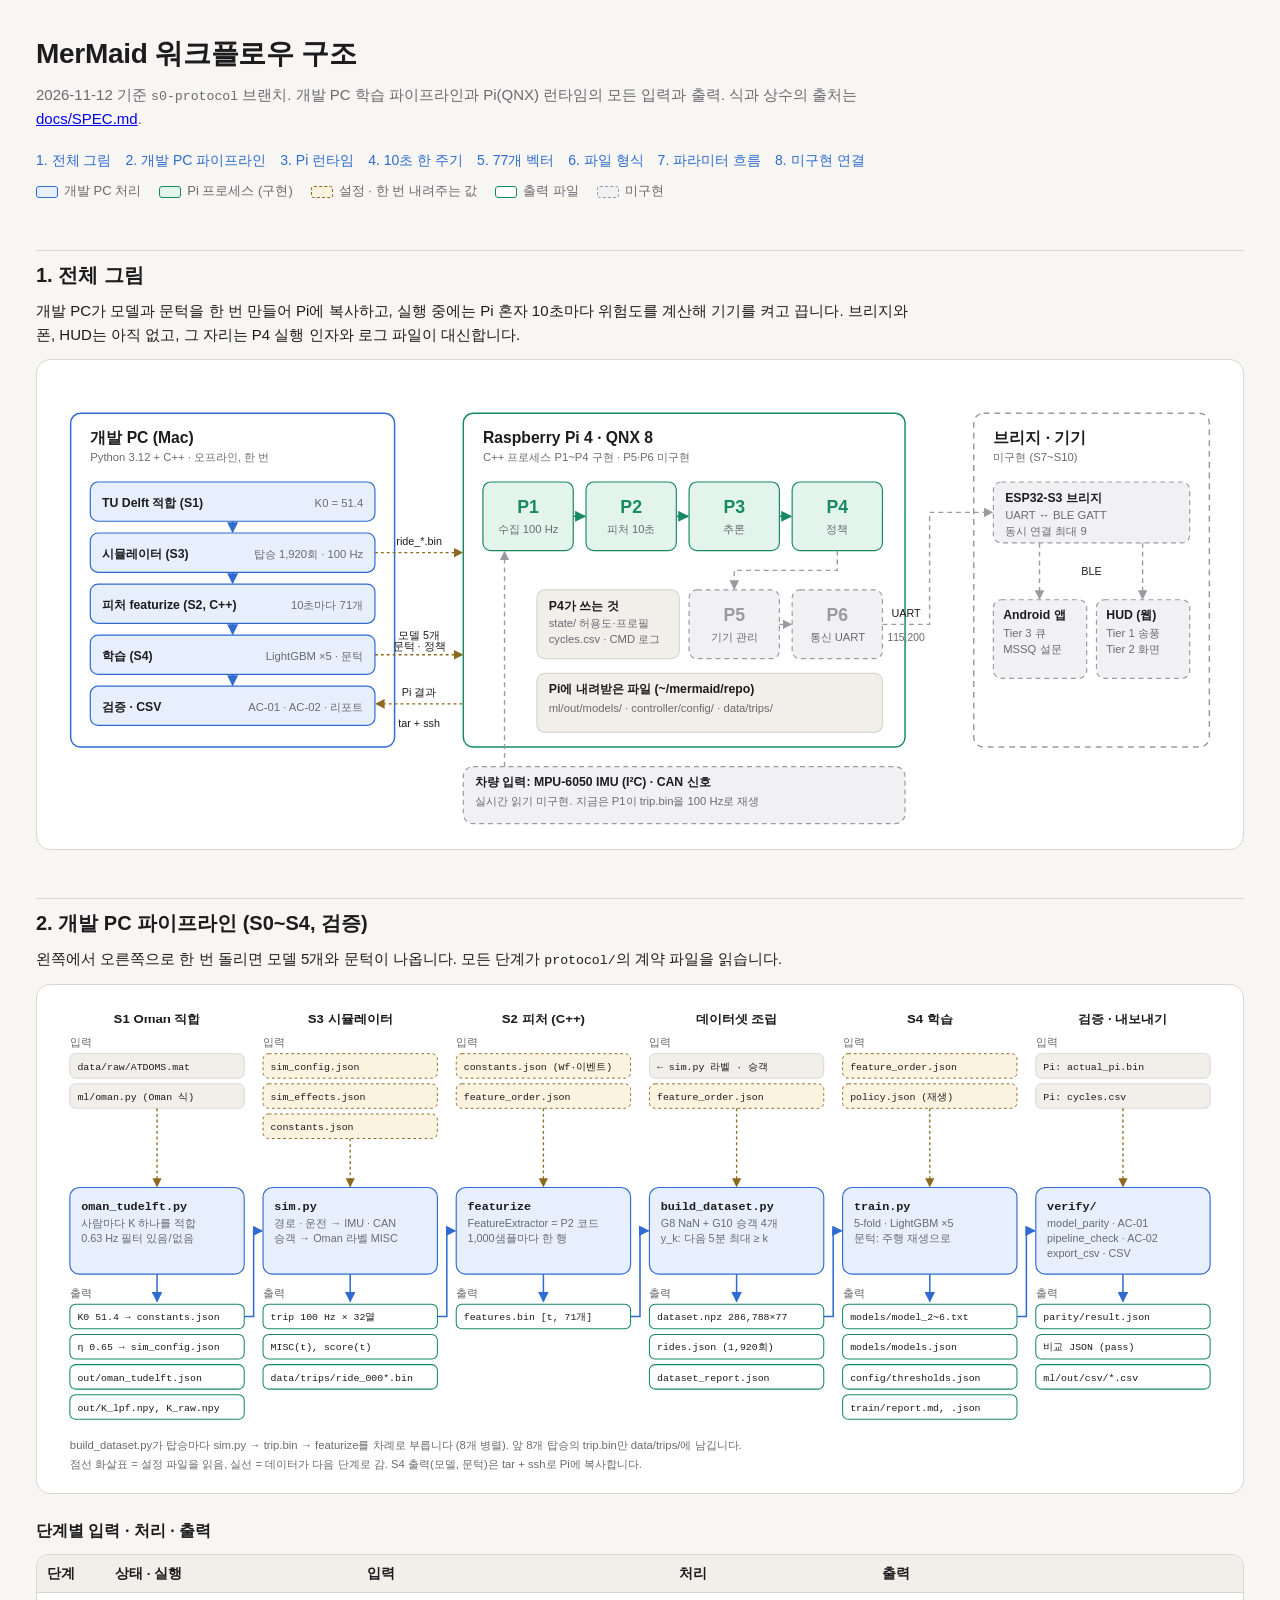
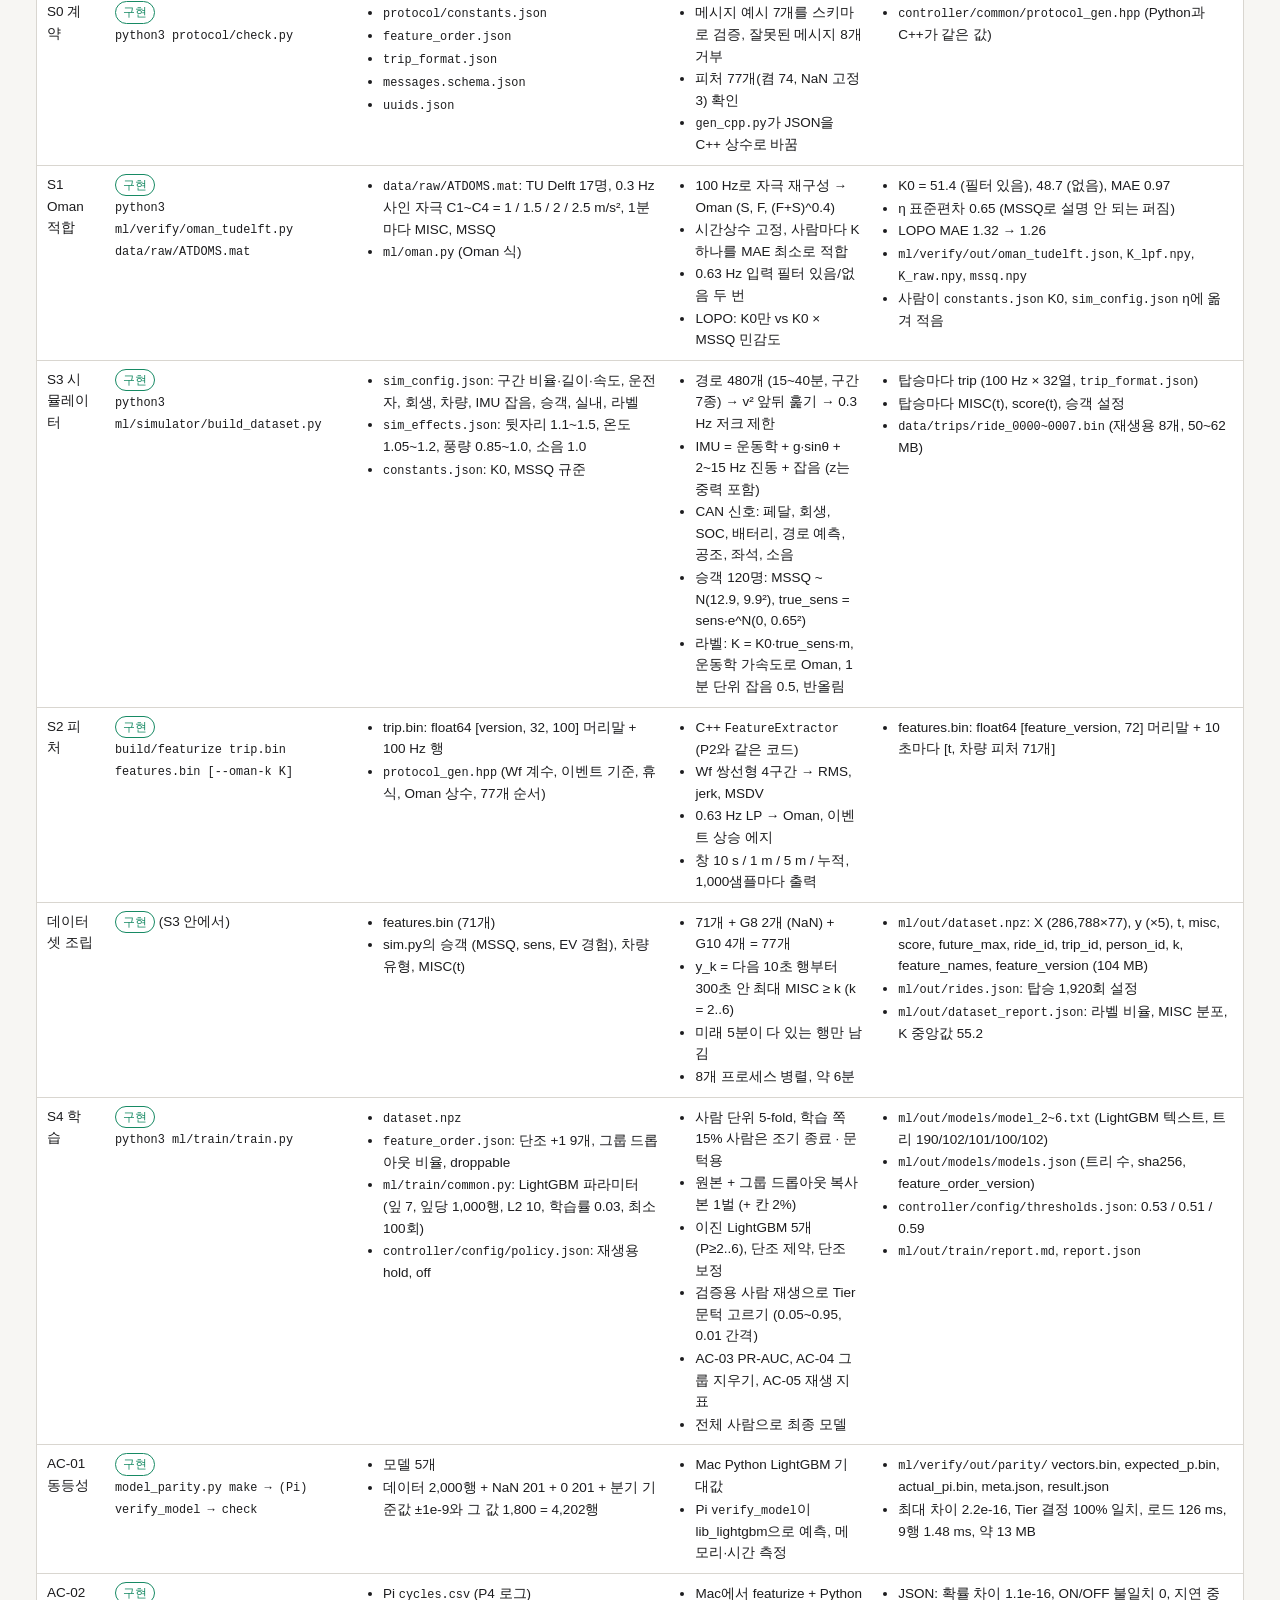
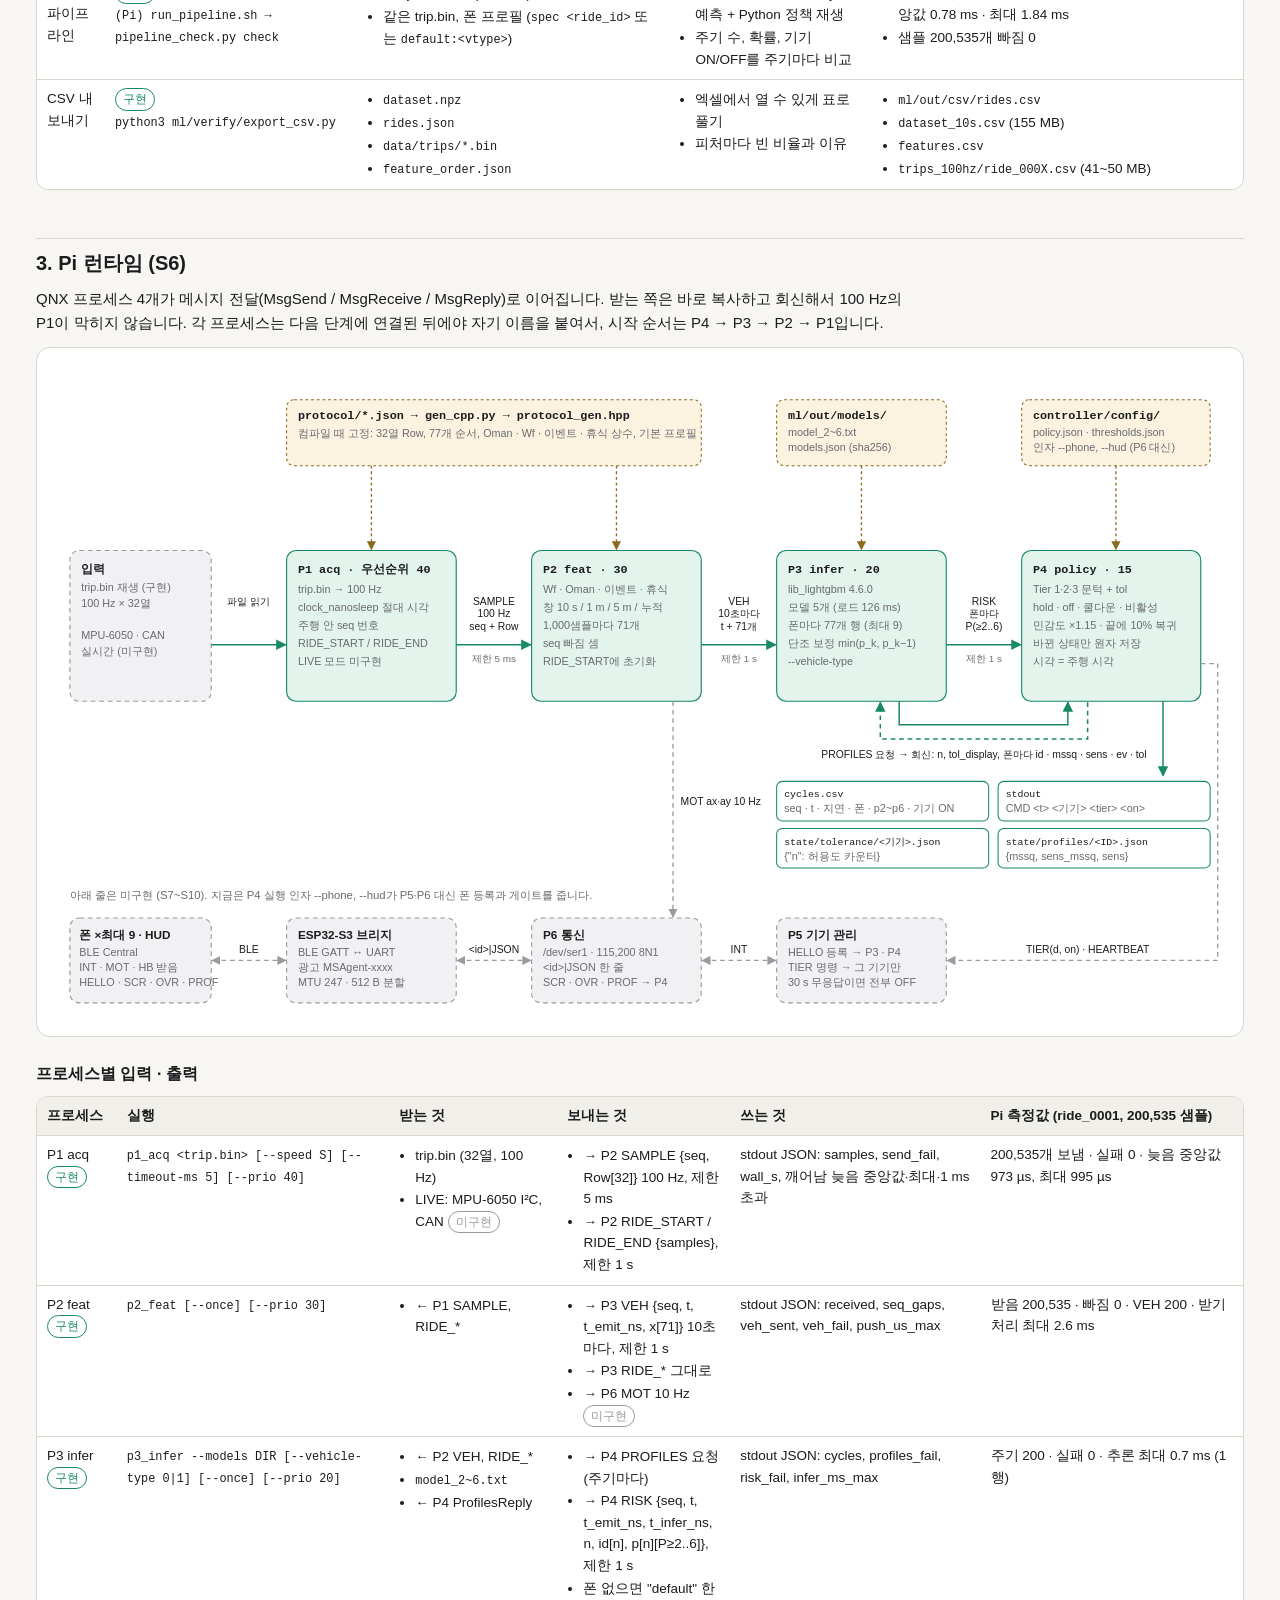
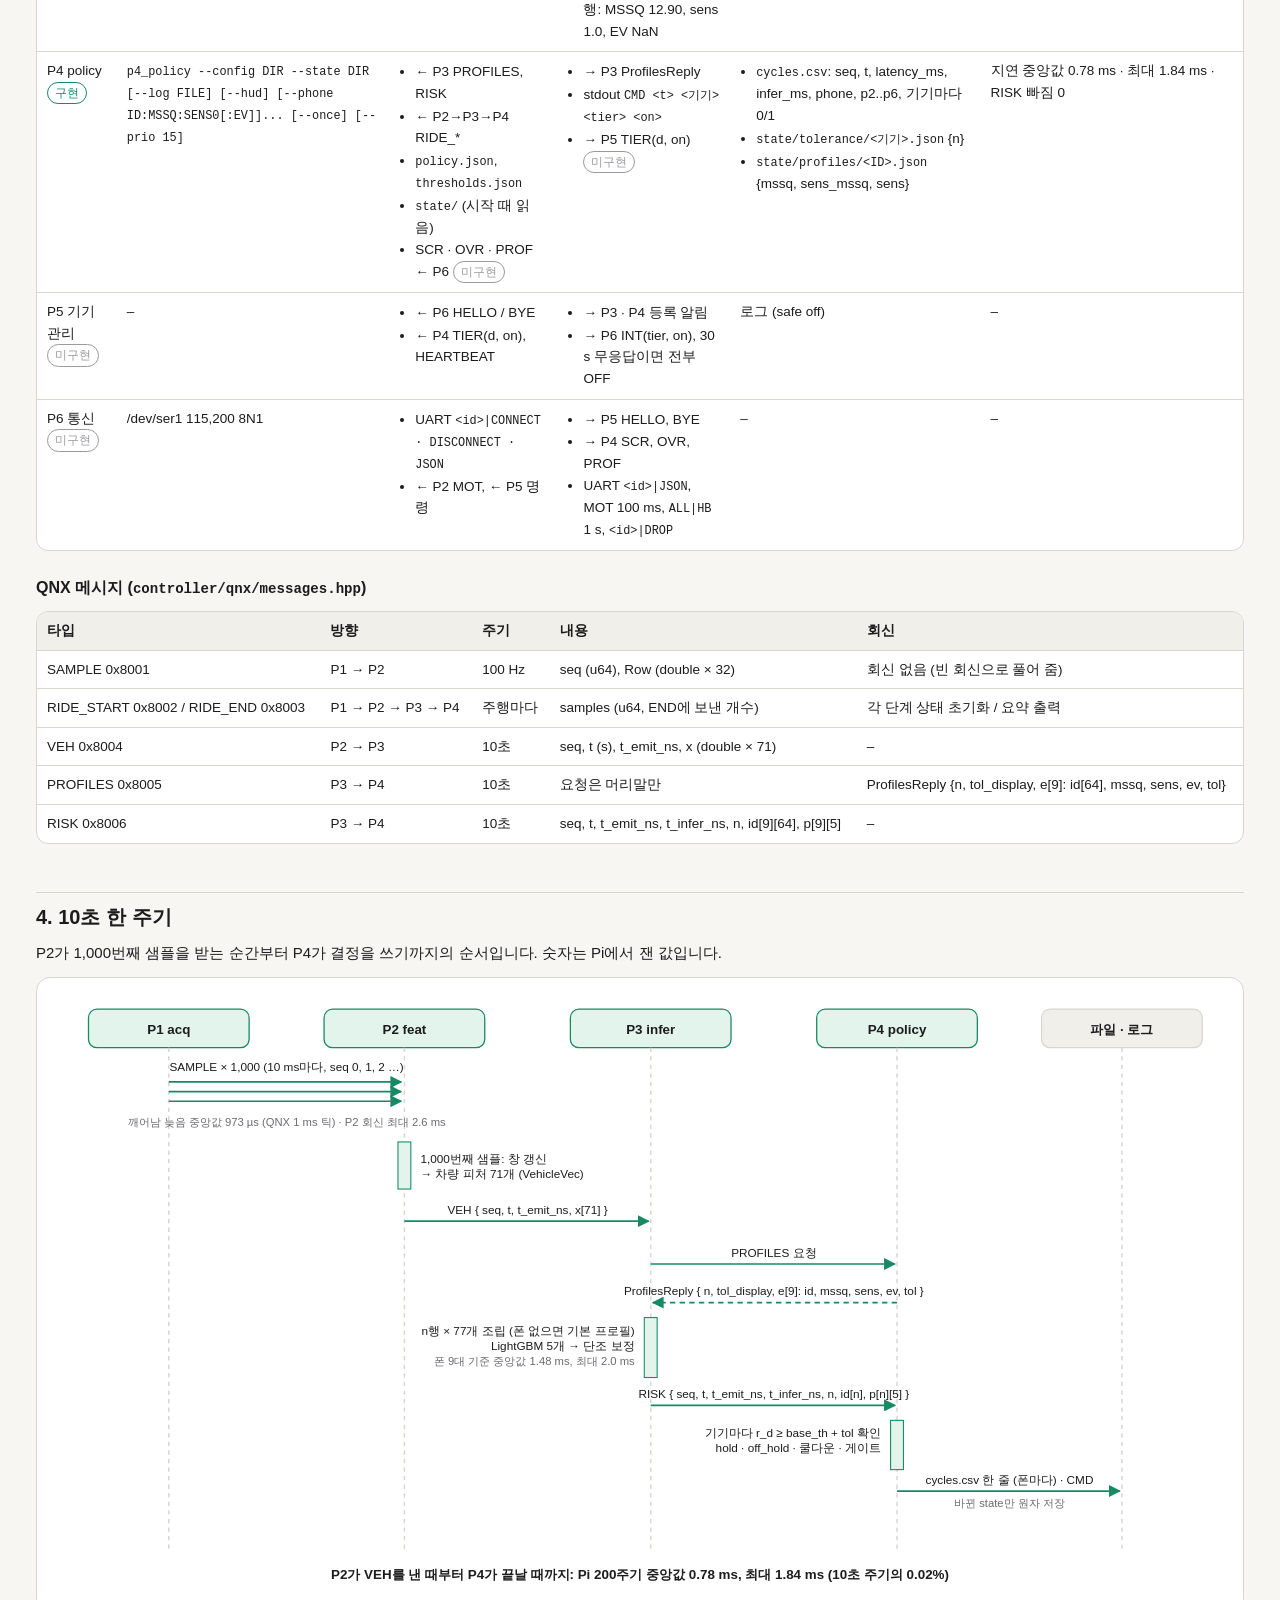
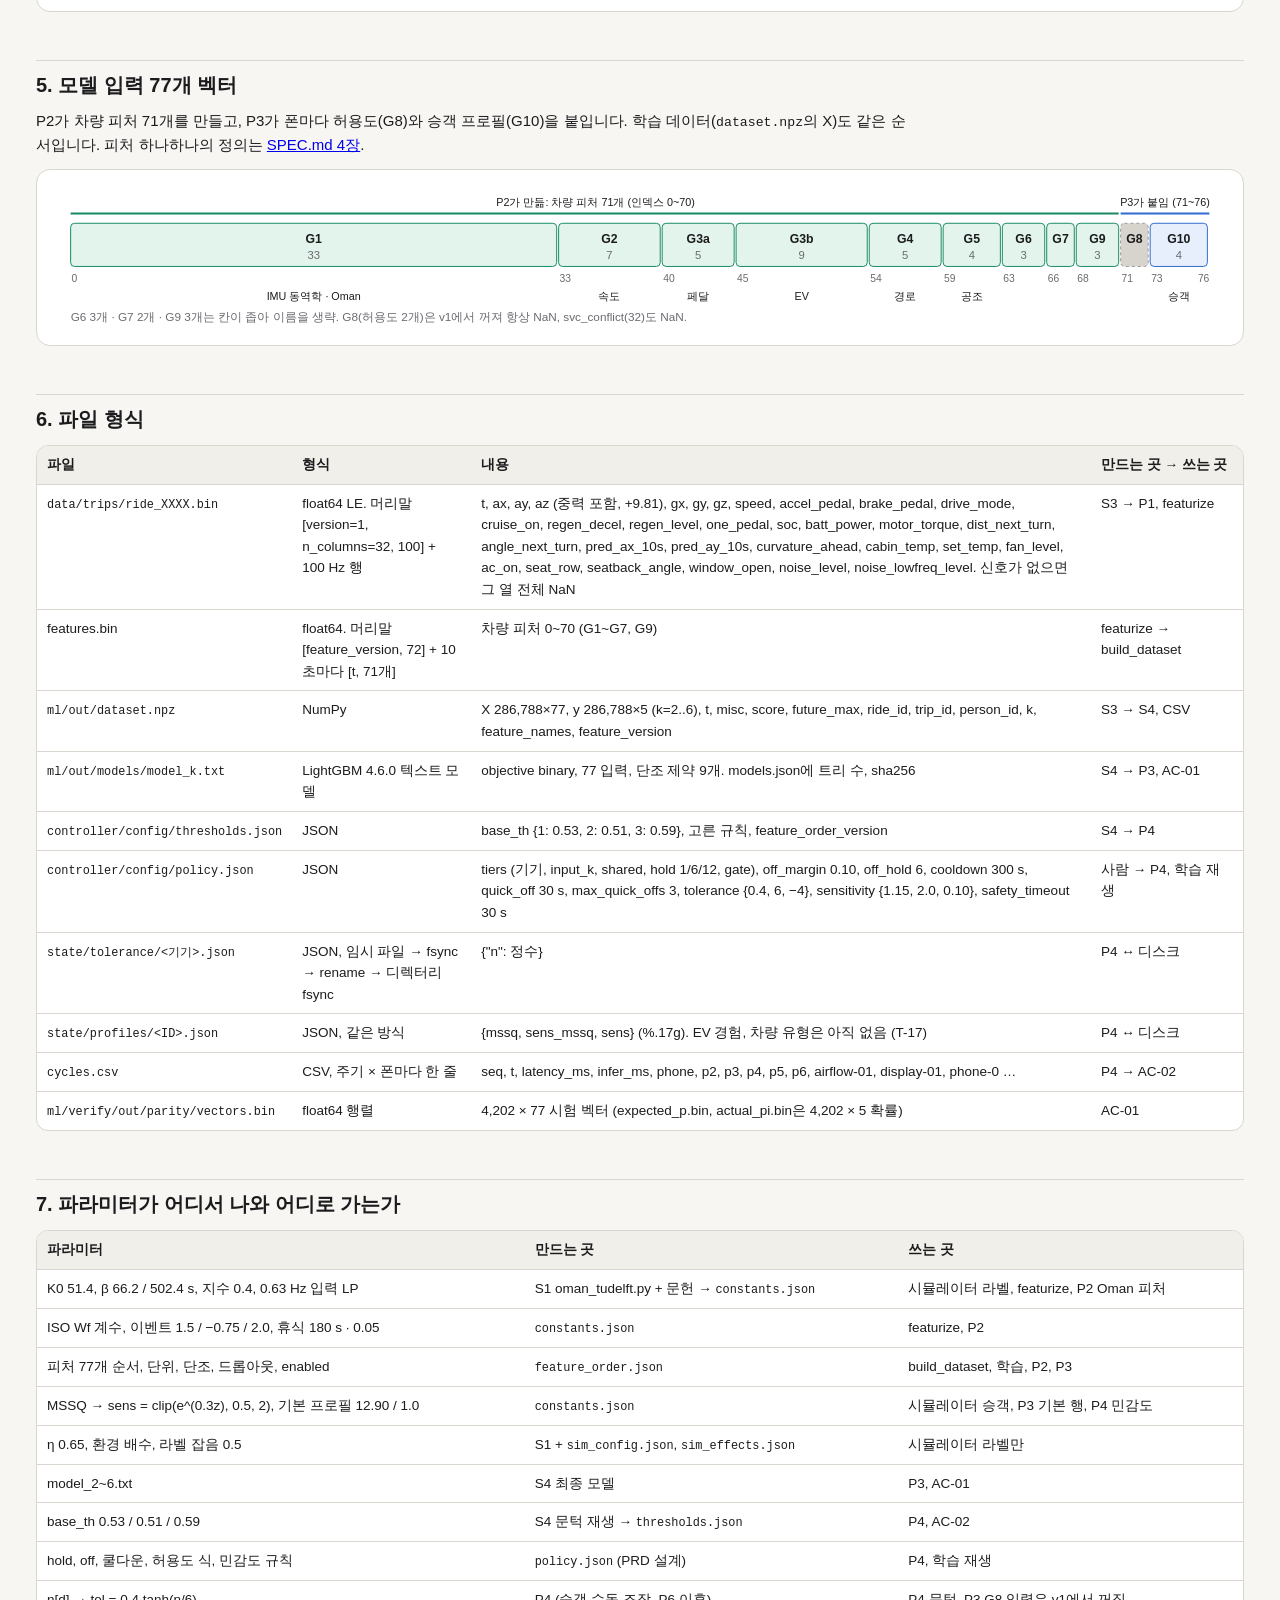
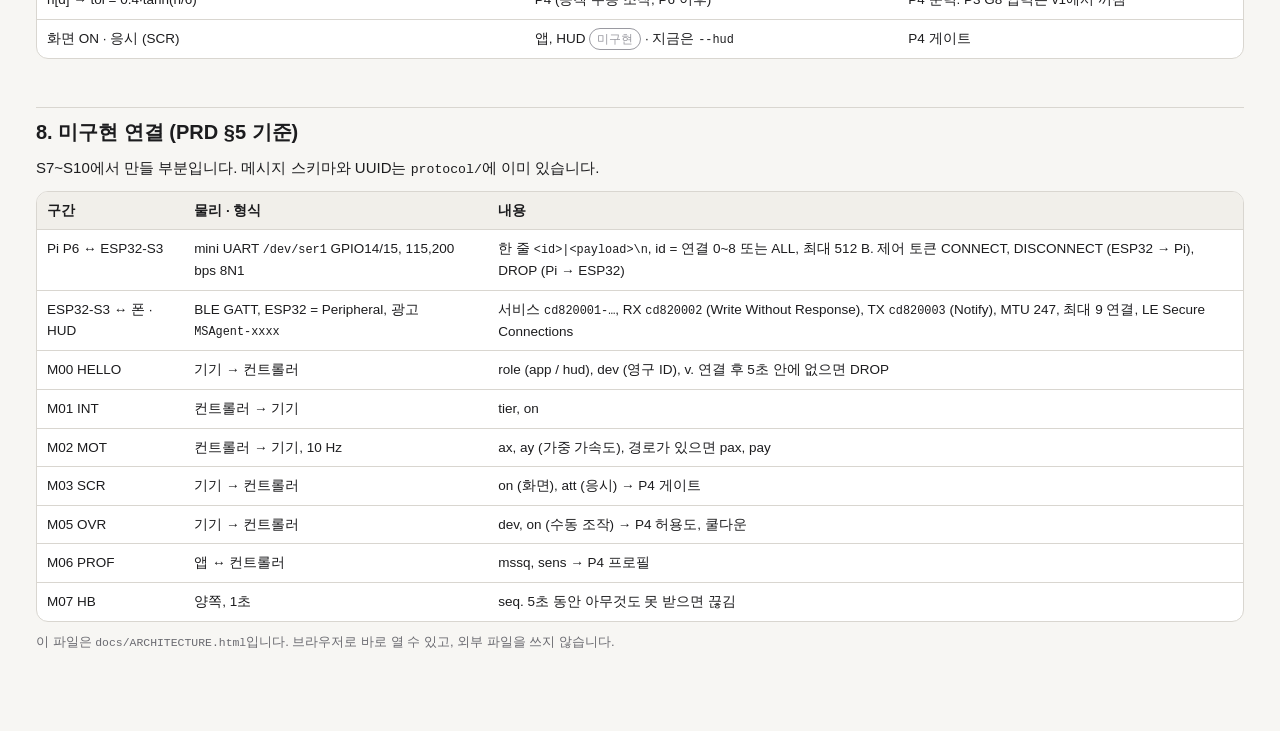
==== commit 39b24316: "Regularize training so k5 and k6 models are not empty (T-24) Leaves 7, min 1,000 rows per leaf, L2 1" ====
--- a/docs/ARCHITECTURE.html
+++ b/docs/ARCHITECTURE.html
@@ -169,7 +169,7 @@
 <text x="1057" y="258" class="s" text-anchor="start">pipeline_check · AC-02</text>
 <text x="1057" y="274" class="s" text-anchor="start">export_csv · CSV</text><path d="M1137.5,292 L1137.5,321" class="a-pc" marker-end="url(#ah-pc)"/><text x="1045" y="316" class="cap" text-anchor="start">출력</text><rect x="1045" y="324" width="185" height="26" rx="6" class="outpill"/><text x="1053" y="341.0" class="m">parity/result.json</text><rect x="1045" y="356" width="185" height="26" rx="6" class="outpill"/><text x="1053" y="373.0" class="m">비교 JSON (pass)</text><rect x="1045" y="388" width="185" height="26" rx="6" class="outpill"/><text x="1053" y="405.0" class="m">ml/out/csv/*.csv</text><text x="20" y="478" class="cap" text-anchor="start">build_dataset.py가 탑승마다 sim.py → trip.bin → featurize를 차례로 부릅니다 (8개 병렬). 앞 8개 탑승의 trip.bin만 data/trips/에 남깁니다.</text><text x="20" y="498" class="cap" text-anchor="start">점선 화살표 = 설정 파일을 읽음, 실선 = 데이터가 다음 단계로 감. S4 출력(모델, 문턱)은 tar + ssh로 Pi에 복사합니다.</text></svg></div>
 <h3>단계별 입력 · 처리 · 출력</h3>
-<div class="tablewrap"><table><thead><tr><th>단계</th><th>상태 · 실행</th><th>입력</th><th>처리</th><th>출력</th></tr></thead><tbody><tr><td>S0 계약</td><td><span class="tag ok">구현</span><br><code>python3 protocol/check.py</code></td><td><ul><li><code>protocol/constants.json</code></li><li><code>feature_order.json</code></li><li><code>trip_format.json</code></li><li><code>messages.schema.json</code></li><li><code>uuids.json</code></li></ul></td><td><ul><li>메시지 예시 7개를 스키마로 검증, 잘못된 메시지 8개 거부</li><li>피처 77개(켬 74, NaN 고정 3) 확인</li><li><code>gen_cpp.py</code>가 JSON을 C++ 상수로 바꿈</li></ul></td><td><ul><li><code>controller/common/protocol_gen.hpp</code> (Python과 C++가 같은 값)</li></ul></td></tr><tr><td>S1 Oman 적합</td><td><span class="tag ok">구현</span><br><code>python3 ml/verify/oman_tudelft.py data/raw/ATDOMS.mat</code></td><td><ul><li><code>data/raw/ATDOMS.mat</code>: TU Delft 17명, 0.3 Hz 사인 자극 C1~C4 = 1 / 1.5 / 2 / 2.5 m/s², 1분마다 MISC, MSSQ</li><li><code>ml/oman.py</code> (Oman 식)</li></ul></td><td><ul><li>100 Hz로 자극 재구성 → Oman (S, F, (F+S)^0.4)</li><li>시간상수 고정, 사람마다 K 하나를 MAE 최소로 적합</li><li>0.63 Hz 입력 필터 있음/없음 두 번</li><li>LOPO: K0만 vs K0 × MSSQ 민감도</li></ul></td><td><ul><li>K0 = 51.4 (필터 있음), 48.7 (없음), MAE 0.97</li><li>η 표준편차 0.65 (MSSQ로 설명 안 되는 퍼짐)</li><li>LOPO MAE 1.32 → 1.26</li><li><code>ml/verify/out/oman_tudelft.json</code>, <code>K_lpf.npy</code>, <code>K_raw.npy</code>, <code>mssq.npy</code></li><li>사람이 <code>constants.json</code> K0, <code>sim_config.json</code> η에 옮겨 적음</li></ul></td></tr><tr><td>S3 시뮬레이터</td><td><span class="tag ok">구현</span><br><code>python3 ml/simulator/build_dataset.py</code></td><td><ul><li><code>sim_config.json</code>: 구간 비율·길이·속도, 운전자, 회생, 차량, IMU 잡음, 승객, 실내, 라벨</li><li><code>sim_effects.json</code>: 뒷자리 1.1~1.5, 온도 1.05~1.2, 풍량 0.85~1.0, 소음 1.0</li><li><code>constants.json</code>: K0, MSSQ 규준</li></ul></td><td><ul><li>경로 480개 (15~40분, 구간 7종) → v² 앞뒤 훑기 → 0.3 Hz 저크 제한</li><li>IMU = 운동학 + g·sinθ + 2~15 Hz 진동 + 잡음 (z는 중력 포함)</li><li>CAN 신호: 페달, 회생, SOC, 배터리, 경로 예측, 공조, 좌석, 소음</li><li>승객 120명: MSSQ ~ N(12.9, 9.9²), true_sens = sens·e^N(0, 0.65²)</li><li>라벨: K = K0·true_sens·m, 운동학 가속도로 Oman, 1분 단위 잡음 0.5, 반올림</li></ul></td><td><ul><li>탑승마다 trip (100 Hz × 32열, <code>trip_format.json</code>)</li><li>탑승마다 MISC(t), score(t), 승객 설정</li><li><code>data/trips/ride_0000~0007.bin</code> (재생용 8개, 50~62 MB)</li></ul></td></tr><tr><td>S2 피처</td><td><span class="tag ok">구현</span><br><code>build/featurize trip.bin features.bin [--oman-k K]</code></td><td><ul><li>trip.bin: float64 [version, 32, 100] 머리말 + 100 Hz 행</li><li><code>protocol_gen.hpp</code> (Wf 계수, 이벤트 기준, 휴식, Oman 상수, 77개 순서)</li></ul></td><td><ul><li>C++ <code>FeatureExtractor</code> (P2와 같은 코드)</li><li>Wf 쌍선형 4구간 → RMS, jerk, MSDV</li><li>0.63 Hz LP → Oman, 이벤트 상승 에지</li><li>창 10 s / 1 m / 5 m / 누적, 1,000샘플마다 출력</li></ul></td><td><ul><li>features.bin: float64 [feature_version, 72] 머리말 + 10초마다 [t, 차량 피처 71개]</li></ul></td></tr><tr><td>데이터셋 조립</td><td><span class="tag ok">구현</span> (S3 안에서)</td><td><ul><li>features.bin (71개)</li><li>sim.py의 승객 (MSSQ, sens, EV 경험), 차량 유형, MISC(t)</li></ul></td><td><ul><li>71개 + G8 2개 (NaN) + G10 4개 = 77개</li><li>y_k = 다음 10초 행부터 300초 안 최대 MISC ≥ k (k = 2..6)</li><li>미래 5분이 다 있는 행만 남김</li><li>8개 프로세스 병렬, 약 6분</li></ul></td><td><ul><li><code>ml/out/dataset.npz</code>: X (286,788×77), y (×5), t, misc, score, future_max, ride_id, trip_id, person_id, k, feature_names, feature_version (104 MB)</li><li><code>ml/out/rides.json</code>: 탑승 1,920회 설정</li><li><code>ml/out/dataset_report.json</code>: 라벨 비율, MISC 분포, K 중앙값 55.2</li></ul></td></tr><tr><td>S4 학습</td><td><span class="tag ok">구현</span><br><code>python3 ml/train/train.py</code></td><td><ul><li><code>dataset.npz</code></li><li><code>feature_order.json</code>: 단조 +1 9개, 그룹 드롭아웃 비율, droppable</li><li><code>ml/train/common.py</code>: LightGBM 파라미터</li><li><code>controller/config/policy.json</code>: 재생용 hold, off</li></ul></td><td><ul><li>사람 단위 5-fold, 학습 쪽 15% 사람은 조기 종료 · 문턱용</li><li>원본 + 그룹 드롭아웃 복사본 1벌 (+ 칸 2%)</li><li>이진 LightGBM 5개 (P≥2..6), 단조 제약, 단조 보정</li><li>검증용 사람 재생으로 Tier 문턱 고르기 (0.05~0.95, 0.01 간격)</li><li>AC-03 PR-AUC, AC-04 그룹 지우기, AC-05 재생 지표</li><li>전체 사람으로 최종 모델</li></ul></td><td><ul><li><code>ml/out/models/model_2~6.txt</code> (LightGBM 텍스트, 트리 65/52/25/4/1)</li><li><code>ml/out/models/models.json</code> (트리 수, sha256, feature_order_version)</li><li><code>controller/config/thresholds.json</code>: 0.54 / 0.46 / 0.53</li><li><code>ml/out/train/report.md</code>, <code>report.json</code></li></ul></td></tr><tr><td>AC-01 동등성</td><td><span class="tag ok">구현</span><br><code>model_parity.py make → (Pi) verify_model → check</code></td><td><ul><li>모델 5개</li><li>데이터 2,000행 + NaN 201 + 0 201 + 분기 기준값 ±1e-9와 그 값 1,800 = 4,202행</li></ul></td><td><ul><li>Mac Python LightGBM 기대값</li><li>Pi <code>verify_model</code>이 lib_lightgbm으로 예측, 메모리·시간 측정</li></ul></td><td><ul><li><code>ml/verify/out/parity/</code> vectors.bin, expected_p.bin, actual_pi.bin, meta.json, result.json</li><li>최대 차이 2.2e-16, Tier 결정 100% 일치, 로드 126 ms, 9행 1.48 ms, 약 13 MB</li></ul></td></tr><tr><td>AC-02 파이프라인</td><td><span class="tag ok">구현</span><br><code>(Pi) run_pipeline.sh → pipeline_check.py check</code></td><td><ul><li>Pi <code>cycles.csv</code> (P4 로그)</li><li>같은 trip.bin, 폰 프로필 (<code>spec &lt;ride_id&gt;</code> 또는 <code>default:&lt;vtype&gt;</code>)</li></ul></td><td><ul><li>Mac에서 featurize + Python 예측 + Python 정책 재생</li><li>주기 수, 확률, 기기 ON/OFF를 주기마다 비교</li></ul></td><td><ul><li>JSON: 확률 차이 1.1e-16, ON/OFF 불일치 0, 지연 중앙값 0.78 ms · 최대 1.84 ms</li><li>샘플 200,535개 빠짐 0</li></ul></td></tr><tr><td>CSV 내보내기</td><td><span class="tag ok">구현</span><br><code>python3 ml/verify/export_csv.py</code></td><td><ul><li><code>dataset.npz</code></li><li><code>rides.json</code></li><li><code>data/trips/*.bin</code></li><li><code>feature_order.json</code></li></ul></td><td><ul><li>엑셀에서 열 수 있게 표로 풀기</li><li>피처마다 빈 비율과 이유</li></ul></td><td><ul><li><code>ml/out/csv/rides.csv</code></li><li><code>dataset_10s.csv</code> (155 MB)</li><li><code>features.csv</code></li><li><code>trips_100hz/ride_000X.csv</code> (41~50 MB)</li></ul></td></tr></tbody></table></div>
+<div class="tablewrap"><table><thead><tr><th>단계</th><th>상태 · 실행</th><th>입력</th><th>처리</th><th>출력</th></tr></thead><tbody><tr><td>S0 계약</td><td><span class="tag ok">구현</span><br><code>python3 protocol/check.py</code></td><td><ul><li><code>protocol/constants.json</code></li><li><code>feature_order.json</code></li><li><code>trip_format.json</code></li><li><code>messages.schema.json</code></li><li><code>uuids.json</code></li></ul></td><td><ul><li>메시지 예시 7개를 스키마로 검증, 잘못된 메시지 8개 거부</li><li>피처 77개(켬 74, NaN 고정 3) 확인</li><li><code>gen_cpp.py</code>가 JSON을 C++ 상수로 바꿈</li></ul></td><td><ul><li><code>controller/common/protocol_gen.hpp</code> (Python과 C++가 같은 값)</li></ul></td></tr><tr><td>S1 Oman 적합</td><td><span class="tag ok">구현</span><br><code>python3 ml/verify/oman_tudelft.py data/raw/ATDOMS.mat</code></td><td><ul><li><code>data/raw/ATDOMS.mat</code>: TU Delft 17명, 0.3 Hz 사인 자극 C1~C4 = 1 / 1.5 / 2 / 2.5 m/s², 1분마다 MISC, MSSQ</li><li><code>ml/oman.py</code> (Oman 식)</li></ul></td><td><ul><li>100 Hz로 자극 재구성 → Oman (S, F, (F+S)^0.4)</li><li>시간상수 고정, 사람마다 K 하나를 MAE 최소로 적합</li><li>0.63 Hz 입력 필터 있음/없음 두 번</li><li>LOPO: K0만 vs K0 × MSSQ 민감도</li></ul></td><td><ul><li>K0 = 51.4 (필터 있음), 48.7 (없음), MAE 0.97</li><li>η 표준편차 0.65 (MSSQ로 설명 안 되는 퍼짐)</li><li>LOPO MAE 1.32 → 1.26</li><li><code>ml/verify/out/oman_tudelft.json</code>, <code>K_lpf.npy</code>, <code>K_raw.npy</code>, <code>mssq.npy</code></li><li>사람이 <code>constants.json</code> K0, <code>sim_config.json</code> η에 옮겨 적음</li></ul></td></tr><tr><td>S3 시뮬레이터</td><td><span class="tag ok">구현</span><br><code>python3 ml/simulator/build_dataset.py</code></td><td><ul><li><code>sim_config.json</code>: 구간 비율·길이·속도, 운전자, 회생, 차량, IMU 잡음, 승객, 실내, 라벨</li><li><code>sim_effects.json</code>: 뒷자리 1.1~1.5, 온도 1.05~1.2, 풍량 0.85~1.0, 소음 1.0</li><li><code>constants.json</code>: K0, MSSQ 규준</li></ul></td><td><ul><li>경로 480개 (15~40분, 구간 7종) → v² 앞뒤 훑기 → 0.3 Hz 저크 제한</li><li>IMU = 운동학 + g·sinθ + 2~15 Hz 진동 + 잡음 (z는 중력 포함)</li><li>CAN 신호: 페달, 회생, SOC, 배터리, 경로 예측, 공조, 좌석, 소음</li><li>승객 120명: MSSQ ~ N(12.9, 9.9²), true_sens = sens·e^N(0, 0.65²)</li><li>라벨: K = K0·true_sens·m, 운동학 가속도로 Oman, 1분 단위 잡음 0.5, 반올림</li></ul></td><td><ul><li>탑승마다 trip (100 Hz × 32열, <code>trip_format.json</code>)</li><li>탑승마다 MISC(t), score(t), 승객 설정</li><li><code>data/trips/ride_0000~0007.bin</code> (재생용 8개, 50~62 MB)</li></ul></td></tr><tr><td>S2 피처</td><td><span class="tag ok">구현</span><br><code>build/featurize trip.bin features.bin [--oman-k K]</code></td><td><ul><li>trip.bin: float64 [version, 32, 100] 머리말 + 100 Hz 행</li><li><code>protocol_gen.hpp</code> (Wf 계수, 이벤트 기준, 휴식, Oman 상수, 77개 순서)</li></ul></td><td><ul><li>C++ <code>FeatureExtractor</code> (P2와 같은 코드)</li><li>Wf 쌍선형 4구간 → RMS, jerk, MSDV</li><li>0.63 Hz LP → Oman, 이벤트 상승 에지</li><li>창 10 s / 1 m / 5 m / 누적, 1,000샘플마다 출력</li></ul></td><td><ul><li>features.bin: float64 [feature_version, 72] 머리말 + 10초마다 [t, 차량 피처 71개]</li></ul></td></tr><tr><td>데이터셋 조립</td><td><span class="tag ok">구현</span> (S3 안에서)</td><td><ul><li>features.bin (71개)</li><li>sim.py의 승객 (MSSQ, sens, EV 경험), 차량 유형, MISC(t)</li></ul></td><td><ul><li>71개 + G8 2개 (NaN) + G10 4개 = 77개</li><li>y_k = 다음 10초 행부터 300초 안 최대 MISC ≥ k (k = 2..6)</li><li>미래 5분이 다 있는 행만 남김</li><li>8개 프로세스 병렬, 약 6분</li></ul></td><td><ul><li><code>ml/out/dataset.npz</code>: X (286,788×77), y (×5), t, misc, score, future_max, ride_id, trip_id, person_id, k, feature_names, feature_version (104 MB)</li><li><code>ml/out/rides.json</code>: 탑승 1,920회 설정</li><li><code>ml/out/dataset_report.json</code>: 라벨 비율, MISC 분포, K 중앙값 55.2</li></ul></td></tr><tr><td>S4 학습</td><td><span class="tag ok">구현</span><br><code>python3 ml/train/train.py</code></td><td><ul><li><code>dataset.npz</code></li><li><code>feature_order.json</code>: 단조 +1 9개, 그룹 드롭아웃 비율, droppable</li><li><code>ml/train/common.py</code>: LightGBM 파라미터 (잎 7, 잎당 1,000행, L2 10, 학습률 0.03, 최소 100회)</li><li><code>controller/config/policy.json</code>: 재생용 hold, off</li></ul></td><td><ul><li>사람 단위 5-fold, 학습 쪽 15% 사람은 조기 종료 · 문턱용</li><li>원본 + 그룹 드롭아웃 복사본 1벌 (+ 칸 2%)</li><li>이진 LightGBM 5개 (P≥2..6), 단조 제약, 단조 보정</li><li>검증용 사람 재생으로 Tier 문턱 고르기 (0.05~0.95, 0.01 간격)</li><li>AC-03 PR-AUC, AC-04 그룹 지우기, AC-05 재생 지표</li><li>전체 사람으로 최종 모델</li></ul></td><td><ul><li><code>ml/out/models/model_2~6.txt</code> (LightGBM 텍스트, 트리 190/102/101/100/102)</li><li><code>ml/out/models/models.json</code> (트리 수, sha256, feature_order_version)</li><li><code>controller/config/thresholds.json</code>: 0.53 / 0.51 / 0.59</li><li><code>ml/out/train/report.md</code>, <code>report.json</code></li></ul></td></tr><tr><td>AC-01 동등성</td><td><span class="tag ok">구현</span><br><code>model_parity.py make → (Pi) verify_model → check</code></td><td><ul><li>모델 5개</li><li>데이터 2,000행 + NaN 201 + 0 201 + 분기 기준값 ±1e-9와 그 값 1,800 = 4,202행</li></ul></td><td><ul><li>Mac Python LightGBM 기대값</li><li>Pi <code>verify_model</code>이 lib_lightgbm으로 예측, 메모리·시간 측정</li></ul></td><td><ul><li><code>ml/verify/out/parity/</code> vectors.bin, expected_p.bin, actual_pi.bin, meta.json, result.json</li><li>최대 차이 2.2e-16, Tier 결정 100% 일치, 로드 126 ms, 9행 1.48 ms, 약 13 MB</li></ul></td></tr><tr><td>AC-02 파이프라인</td><td><span class="tag ok">구현</span><br><code>(Pi) run_pipeline.sh → pipeline_check.py check</code></td><td><ul><li>Pi <code>cycles.csv</code> (P4 로그)</li><li>같은 trip.bin, 폰 프로필 (<code>spec &lt;ride_id&gt;</code> 또는 <code>default:&lt;vtype&gt;</code>)</li></ul></td><td><ul><li>Mac에서 featurize + Python 예측 + Python 정책 재생</li><li>주기 수, 확률, 기기 ON/OFF를 주기마다 비교</li></ul></td><td><ul><li>JSON: 확률 차이 1.1e-16, ON/OFF 불일치 0, 지연 중앙값 0.78 ms · 최대 1.84 ms</li><li>샘플 200,535개 빠짐 0</li></ul></td></tr><tr><td>CSV 내보내기</td><td><span class="tag ok">구현</span><br><code>python3 ml/verify/export_csv.py</code></td><td><ul><li><code>dataset.npz</code></li><li><code>rides.json</code></li><li><code>data/trips/*.bin</code></li><li><code>feature_order.json</code></li></ul></td><td><ul><li>엑셀에서 열 수 있게 표로 풀기</li><li>피처마다 빈 비율과 이유</li></ul></td><td><ul><li><code>ml/out/csv/rides.csv</code></li><li><code>dataset_10s.csv</code> (155 MB)</li><li><code>features.csv</code></li><li><code>trips_100hz/ride_000X.csv</code> (41~50 MB)</li></ul></td></tr></tbody></table></div>
 
 <h2 id="runtime">3. Pi 런타임 (S6)</h2>
 <p>QNX 프로세스 4개가 메시지 전달(MsgSend / MsgReceive / MsgReply)로 이어집니다. 받는 쪽은 바로 복사하고 회신해서 100 Hz의 P1이 막히지 않습니다. 각 프로세스는 다음 단계에 연결된 뒤에야 자기 이름을 붙여서, 시작 순서는 P4 → P3 → P2 → P1입니다.</p>
@@ -257,10 +257,10 @@
 <div class="fig small"><svg viewBox="0 0 1200 150" role="img" aria-label="77개 벡터"><rect x="20.0" y="40" width="495.1" height="44" rx="4" class="seg-pi"/><text x="267.6" y="60" class="t2" text-anchor="middle">G1</text><text x="267.6" y="76" class="s" text-anchor="middle">33</text><text x="21.0" y="100" class="lb2">0</text><text x="267.6" y="118" class="lb" text-anchor="middle">IMU 동역학 · Oman</text><rect x="517.1" y="40" width="103.5" height="44" rx="4" class="seg-pi"/><text x="568.9" y="60" class="t2" text-anchor="middle">G2</text><text x="568.9" y="76" class="s" text-anchor="middle">7</text><text x="518.1" y="100" class="lb2">33</text><text x="568.9" y="118" class="lb" text-anchor="middle">속도</text><rect x="622.6" y="40" width="73.3" height="44" rx="4" class="seg-pi"/><text x="659.3" y="60" class="t2" text-anchor="middle">G3a</text><text x="659.3" y="76" class="s" text-anchor="middle">5</text><text x="623.6" y="100" class="lb2">40</text><text x="659.3" y="118" class="lb" text-anchor="middle">페달</text><rect x="697.9" y="40" width="133.6" height="44" rx="4" class="seg-pi"/><text x="764.7" y="60" class="t2" text-anchor="middle">G3b</text><text x="764.7" y="76" class="s" text-anchor="middle">9</text><text x="698.9" y="100" class="lb2">45</text><text x="764.7" y="118" class="lb" text-anchor="middle">EV</text><rect x="833.5" y="40" width="73.3" height="44" rx="4" class="seg-pi"/><text x="870.2" y="60" class="t2" text-anchor="middle">G4</text><text x="870.2" y="76" class="s" text-anchor="middle">5</text><text x="834.5" y="100" class="lb2">54</text><text x="870.2" y="118" class="lb" text-anchor="middle">경로</text><rect x="908.8" y="40" width="58.3" height="44" rx="4" class="seg-pi"/><text x="938.0" y="60" class="t2" text-anchor="middle">G5</text><text x="938.0" y="76" class="s" text-anchor="middle">4</text><text x="909.8" y="100" class="lb2">59</text><text x="938.0" y="118" class="lb" text-anchor="middle">공조</text><rect x="969.1" y="40" width="43.2" height="44" rx="4" class="seg-pi"/><text x="990.7" y="60" class="t2" text-anchor="middle">G6</text><text x="990.7" y="76" class="s" text-anchor="middle">3</text><text x="970.1" y="100" class="lb2">63</text><text x="990.7" y="118" class="lb" text-anchor="middle"></text><rect x="1014.3" y="40" width="28.1" height="44" rx="4" class="seg-pi"/><text x="1028.4" y="60" class="t2" text-anchor="middle">G7</text><text x="1015.3" y="100" class="lb2">66</text><text x="1028.4" y="118" class="lb" text-anchor="middle"></text><rect x="1044.4" y="40" width="43.2" height="44" rx="4" class="seg-pi"/><text x="1066.0" y="60" class="t2" text-anchor="middle">G9</text><text x="1066.0" y="76" class="s" text-anchor="middle">3</text><text x="1045.4" y="100" class="lb2">68</text><text x="1066.0" y="118" class="lb" text-anchor="middle"></text><rect x="1089.6" y="40" width="28.1" height="44" rx="4" class="seg-off"/><text x="1103.7" y="60" class="t2" text-anchor="middle">G8</text><text x="1090.6" y="100" class="lb2">71</text><text x="1103.7" y="118" class="lb" text-anchor="middle"></text><rect x="1119.7" y="40" width="58.3" height="44" rx="4" class="seg-pc"/><text x="1148.9" y="60" class="t2" text-anchor="middle">G10</text><text x="1148.9" y="76" class="s" text-anchor="middle">4</text><text x="1120.7" y="100" class="lb2">73</text><text x="1148.9" y="118" class="lb" text-anchor="middle">승객</text><text x="1180" y="100" class="lb2" text-anchor="end">76</text><path d="M20,30 L1087.6,30" class="brace-pi"/><text x="554.8051948051948" y="22" class="lb" text-anchor="middle">P2가 만듦: 차량 피처 71개 (인덱스 0~70)</text><path d="M1089.6,30 L1180,30" class="brace-pc"/><text x="1134.8051948051948" y="22" class="lb" text-anchor="middle">P3가 붙임 (71~76)</text><text x="20" y="140" class="cap" text-anchor="start">G6 3개 · G7 2개 · G9 3개는 칸이 좁아 이름을 생략. G8(허용도 2개)은 v1에서 꺼져 항상 NaN, svc_conflict(32)도 NaN.</text></svg></div>
 
 <h2 id="formats">6. 파일 형식</h2>
-<div class="tablewrap"><table><thead><tr><th>파일</th><th>형식</th><th>내용</th><th>만드는 곳 → 쓰는 곳</th></tr></thead><tbody><tr><td><code>data/trips/ride_XXXX.bin</code></td><td>float64 LE. 머리말 [version=1, n_columns=32, 100] + 100 Hz 행</td><td>t, ax, ay, az (중력 포함, +9.81), gx, gy, gz, speed, accel_pedal, brake_pedal, drive_mode, cruise_on, regen_decel, regen_level, one_pedal, soc, batt_power, motor_torque, dist_next_turn, angle_next_turn, pred_ax_10s, pred_ay_10s, curvature_ahead, cabin_temp, set_temp, fan_level, ac_on, seat_row, seatback_angle, window_open, noise_level, noise_lowfreq_level. 신호가 없으면 그 열 전체 NaN</td><td>S3 → P1, featurize</td></tr><tr><td>features.bin</td><td>float64. 머리말 [feature_version, 72] + 10초마다 [t, 71개]</td><td>차량 피처 0~70 (G1~G7, G9)</td><td>featurize → build_dataset</td></tr><tr><td><code>ml/out/dataset.npz</code></td><td>NumPy</td><td>X 286,788×77, y 286,788×5 (k=2..6), t, misc, score, future_max, ride_id, trip_id, person_id, k, feature_names, feature_version</td><td>S3 → S4, CSV</td></tr><tr><td><code>ml/out/models/model_k.txt</code></td><td>LightGBM 4.6.0 텍스트 모델</td><td>objective binary, 77 입력, 단조 제약 9개. models.json에 트리 수, sha256</td><td>S4 → P3, AC-01</td></tr><tr><td><code>controller/config/thresholds.json</code></td><td>JSON</td><td>base_th {1: 0.63, 2: 0.65, 3: 0.77}, 고른 규칙, feature_order_version</td><td>S4 → P4</td></tr><tr><td><code>controller/config/policy.json</code></td><td>JSON</td><td>tiers (기기, input_k, shared, hold 1/6/12, gate), off_margin 0.10, off_hold 6, cooldown 300 s, quick_off 30 s, max_quick_offs 3, tolerance {0.4, 6, −4}, sensitivity {1.15, 2.0, 0.10}, safety_timeout 30 s</td><td>사람 → P4, 학습 재생</td></tr><tr><td><code>state/tolerance/&lt;기기&gt;.json</code></td><td>JSON, 임시 파일 → fsync → rename → 디렉터리 fsync</td><td>{"n": 정수}</td><td>P4 ↔ 디스크</td></tr><tr><td><code>state/profiles/&lt;ID&gt;.json</code></td><td>JSON, 같은 방식</td><td>{mssq, sens_mssq, sens} (%.17g). EV 경험, 차량 유형은 아직 없음 (T-17)</td><td>P4 ↔ 디스크</td></tr><tr><td><code>cycles.csv</code></td><td>CSV, 주기 × 폰마다 한 줄</td><td>seq, t, latency_ms, infer_ms, phone, p2, p3, p4, p5, p6, airflow-01, display-01, phone-0 …</td><td>P4 → AC-02</td></tr><tr><td><code>ml/verify/out/parity/vectors.bin</code></td><td>float64 행렬</td><td>4,202 × 77 시험 벡터 (expected_p.bin, actual_pi.bin은 4,202 × 5 확률)</td><td>AC-01</td></tr></tbody></table></div>
+<div class="tablewrap"><table><thead><tr><th>파일</th><th>형식</th><th>내용</th><th>만드는 곳 → 쓰는 곳</th></tr></thead><tbody><tr><td><code>data/trips/ride_XXXX.bin</code></td><td>float64 LE. 머리말 [version=1, n_columns=32, 100] + 100 Hz 행</td><td>t, ax, ay, az (중력 포함, +9.81), gx, gy, gz, speed, accel_pedal, brake_pedal, drive_mode, cruise_on, regen_decel, regen_level, one_pedal, soc, batt_power, motor_torque, dist_next_turn, angle_next_turn, pred_ax_10s, pred_ay_10s, curvature_ahead, cabin_temp, set_temp, fan_level, ac_on, seat_row, seatback_angle, window_open, noise_level, noise_lowfreq_level. 신호가 없으면 그 열 전체 NaN</td><td>S3 → P1, featurize</td></tr><tr><td>features.bin</td><td>float64. 머리말 [feature_version, 72] + 10초마다 [t, 71개]</td><td>차량 피처 0~70 (G1~G7, G9)</td><td>featurize → build_dataset</td></tr><tr><td><code>ml/out/dataset.npz</code></td><td>NumPy</td><td>X 286,788×77, y 286,788×5 (k=2..6), t, misc, score, future_max, ride_id, trip_id, person_id, k, feature_names, feature_version</td><td>S3 → S4, CSV</td></tr><tr><td><code>ml/out/models/model_k.txt</code></td><td>LightGBM 4.6.0 텍스트 모델</td><td>objective binary, 77 입력, 단조 제약 9개. models.json에 트리 수, sha256</td><td>S4 → P3, AC-01</td></tr><tr><td><code>controller/config/thresholds.json</code></td><td>JSON</td><td>base_th {1: 0.53, 2: 0.51, 3: 0.59}, 고른 규칙, feature_order_version</td><td>S4 → P4</td></tr><tr><td><code>controller/config/policy.json</code></td><td>JSON</td><td>tiers (기기, input_k, shared, hold 1/6/12, gate), off_margin 0.10, off_hold 6, cooldown 300 s, quick_off 30 s, max_quick_offs 3, tolerance {0.4, 6, −4}, sensitivity {1.15, 2.0, 0.10}, safety_timeout 30 s</td><td>사람 → P4, 학습 재생</td></tr><tr><td><code>state/tolerance/&lt;기기&gt;.json</code></td><td>JSON, 임시 파일 → fsync → rename → 디렉터리 fsync</td><td>{"n": 정수}</td><td>P4 ↔ 디스크</td></tr><tr><td><code>state/profiles/&lt;ID&gt;.json</code></td><td>JSON, 같은 방식</td><td>{mssq, sens_mssq, sens} (%.17g). EV 경험, 차량 유형은 아직 없음 (T-17)</td><td>P4 ↔ 디스크</td></tr><tr><td><code>cycles.csv</code></td><td>CSV, 주기 × 폰마다 한 줄</td><td>seq, t, latency_ms, infer_ms, phone, p2, p3, p4, p5, p6, airflow-01, display-01, phone-0 …</td><td>P4 → AC-02</td></tr><tr><td><code>ml/verify/out/parity/vectors.bin</code></td><td>float64 행렬</td><td>4,202 × 77 시험 벡터 (expected_p.bin, actual_pi.bin은 4,202 × 5 확률)</td><td>AC-01</td></tr></tbody></table></div>
 
 <h2 id="params">7. 파라미터가 어디서 나와 어디로 가는가</h2>
-<div class="tablewrap"><table><thead><tr><th>파라미터</th><th>만드는 곳</th><th>쓰는 곳</th></tr></thead><tbody><tr><td>K0 51.4, β 66.2 / 502.4 s, 지수 0.4, 0.63 Hz 입력 LP</td><td>S1 oman_tudelft.py + 문헌 → <code>constants.json</code></td><td>시뮬레이터 라벨, featurize, P2 Oman 피처</td></tr><tr><td>ISO Wf 계수, 이벤트 1.5 / −0.75 / 2.0, 휴식 180 s · 0.05</td><td><code>constants.json</code></td><td>featurize, P2</td></tr><tr><td>피처 77개 순서, 단위, 단조, 드롭아웃, enabled</td><td><code>feature_order.json</code></td><td>build_dataset, 학습, P2, P3</td></tr><tr><td>MSSQ → sens = clip(e^(0.3z), 0.5, 2), 기본 프로필 12.90 / 1.0</td><td><code>constants.json</code></td><td>시뮬레이터 승객, P3 기본 행, P4 민감도</td></tr><tr><td>η 0.65, 환경 배수, 라벨 잡음 0.5</td><td>S1 + <code>sim_config.json</code>, <code>sim_effects.json</code></td><td>시뮬레이터 라벨만</td></tr><tr><td>model_2~6.txt</td><td>S4 최종 모델</td><td>P3, AC-01</td></tr><tr><td>base_th 0.54 / 0.46 / 0.53</td><td>S4 문턱 재생 → <code>thresholds.json</code></td><td>P4, AC-02</td></tr><tr><td>hold, off, 쿨다운, 허용도 식, 민감도 규칙</td><td><code>policy.json</code> (PRD 설계)</td><td>P4, 학습 재생</td></tr><tr><td>n[d] → tol = 0.4·tanh(n/6)</td><td>P4 (승객 수동 조작, P6 이후)</td><td>P4 문턱. P3 G8 입력은 v1에서 꺼짐</td></tr><tr><td>화면 ON · 응시 (SCR)</td><td>앱, HUD <span class="tag no">미구현</span> · 지금은 <code>--hud</code></td><td>P4 게이트</td></tr></tbody></table></div>
+<div class="tablewrap"><table><thead><tr><th>파라미터</th><th>만드는 곳</th><th>쓰는 곳</th></tr></thead><tbody><tr><td>K0 51.4, β 66.2 / 502.4 s, 지수 0.4, 0.63 Hz 입력 LP</td><td>S1 oman_tudelft.py + 문헌 → <code>constants.json</code></td><td>시뮬레이터 라벨, featurize, P2 Oman 피처</td></tr><tr><td>ISO Wf 계수, 이벤트 1.5 / −0.75 / 2.0, 휴식 180 s · 0.05</td><td><code>constants.json</code></td><td>featurize, P2</td></tr><tr><td>피처 77개 순서, 단위, 단조, 드롭아웃, enabled</td><td><code>feature_order.json</code></td><td>build_dataset, 학습, P2, P3</td></tr><tr><td>MSSQ → sens = clip(e^(0.3z), 0.5, 2), 기본 프로필 12.90 / 1.0</td><td><code>constants.json</code></td><td>시뮬레이터 승객, P3 기본 행, P4 민감도</td></tr><tr><td>η 0.65, 환경 배수, 라벨 잡음 0.5</td><td>S1 + <code>sim_config.json</code>, <code>sim_effects.json</code></td><td>시뮬레이터 라벨만</td></tr><tr><td>model_2~6.txt</td><td>S4 최종 모델</td><td>P3, AC-01</td></tr><tr><td>base_th 0.53 / 0.51 / 0.59</td><td>S4 문턱 재생 → <code>thresholds.json</code></td><td>P4, AC-02</td></tr><tr><td>hold, off, 쿨다운, 허용도 식, 민감도 규칙</td><td><code>policy.json</code> (PRD 설계)</td><td>P4, 학습 재생</td></tr><tr><td>n[d] → tol = 0.4·tanh(n/6)</td><td>P4 (승객 수동 조작, P6 이후)</td><td>P4 문턱. P3 G8 입력은 v1에서 꺼짐</td></tr><tr><td>화면 ON · 응시 (SCR)</td><td>앱, HUD <span class="tag no">미구현</span> · 지금은 <code>--hud</code></td><td>P4 게이트</td></tr></tbody></table></div>
 
 <h2 id="todo">8. 미구현 연결 (PRD §5 기준)</h2>
 <p>S7~S10에서 만들 부분입니다. 메시지 스키마와 UUID는 <code>protocol/</code>에 이미 있습니다.</p>
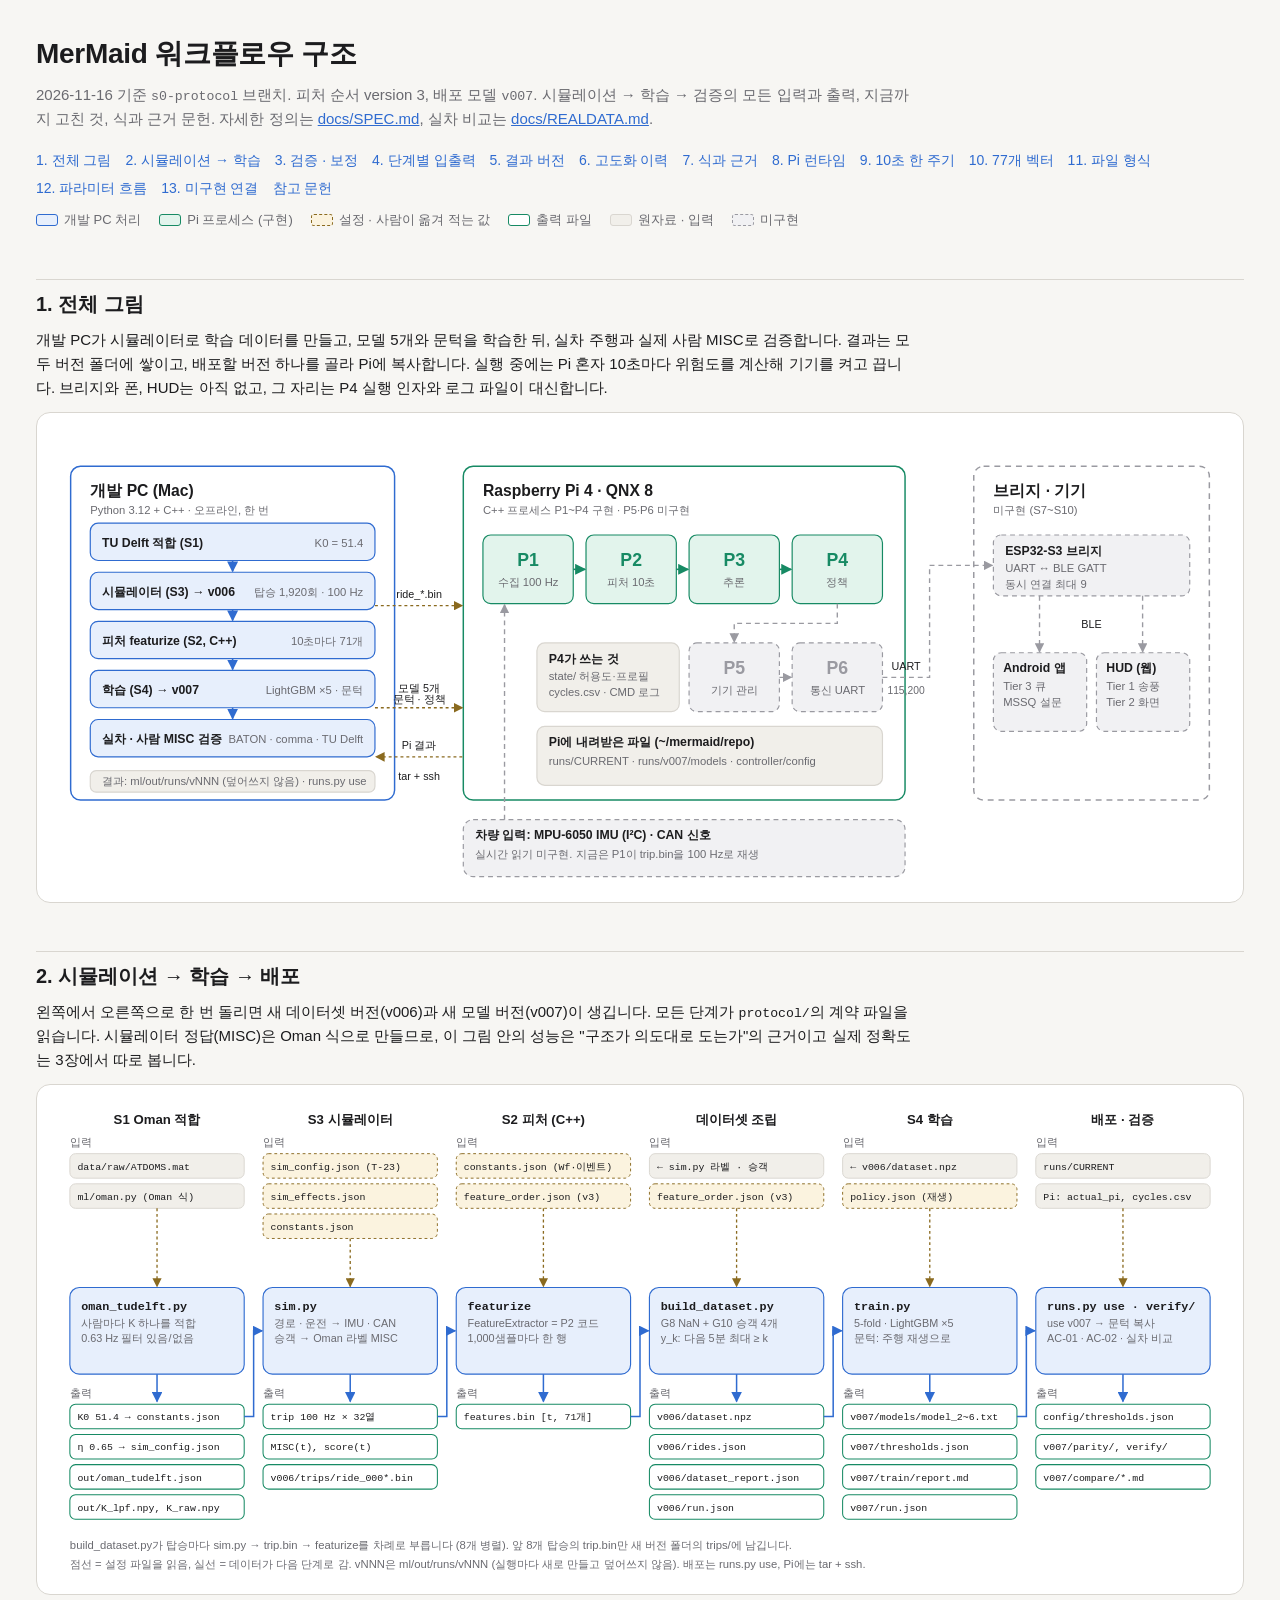
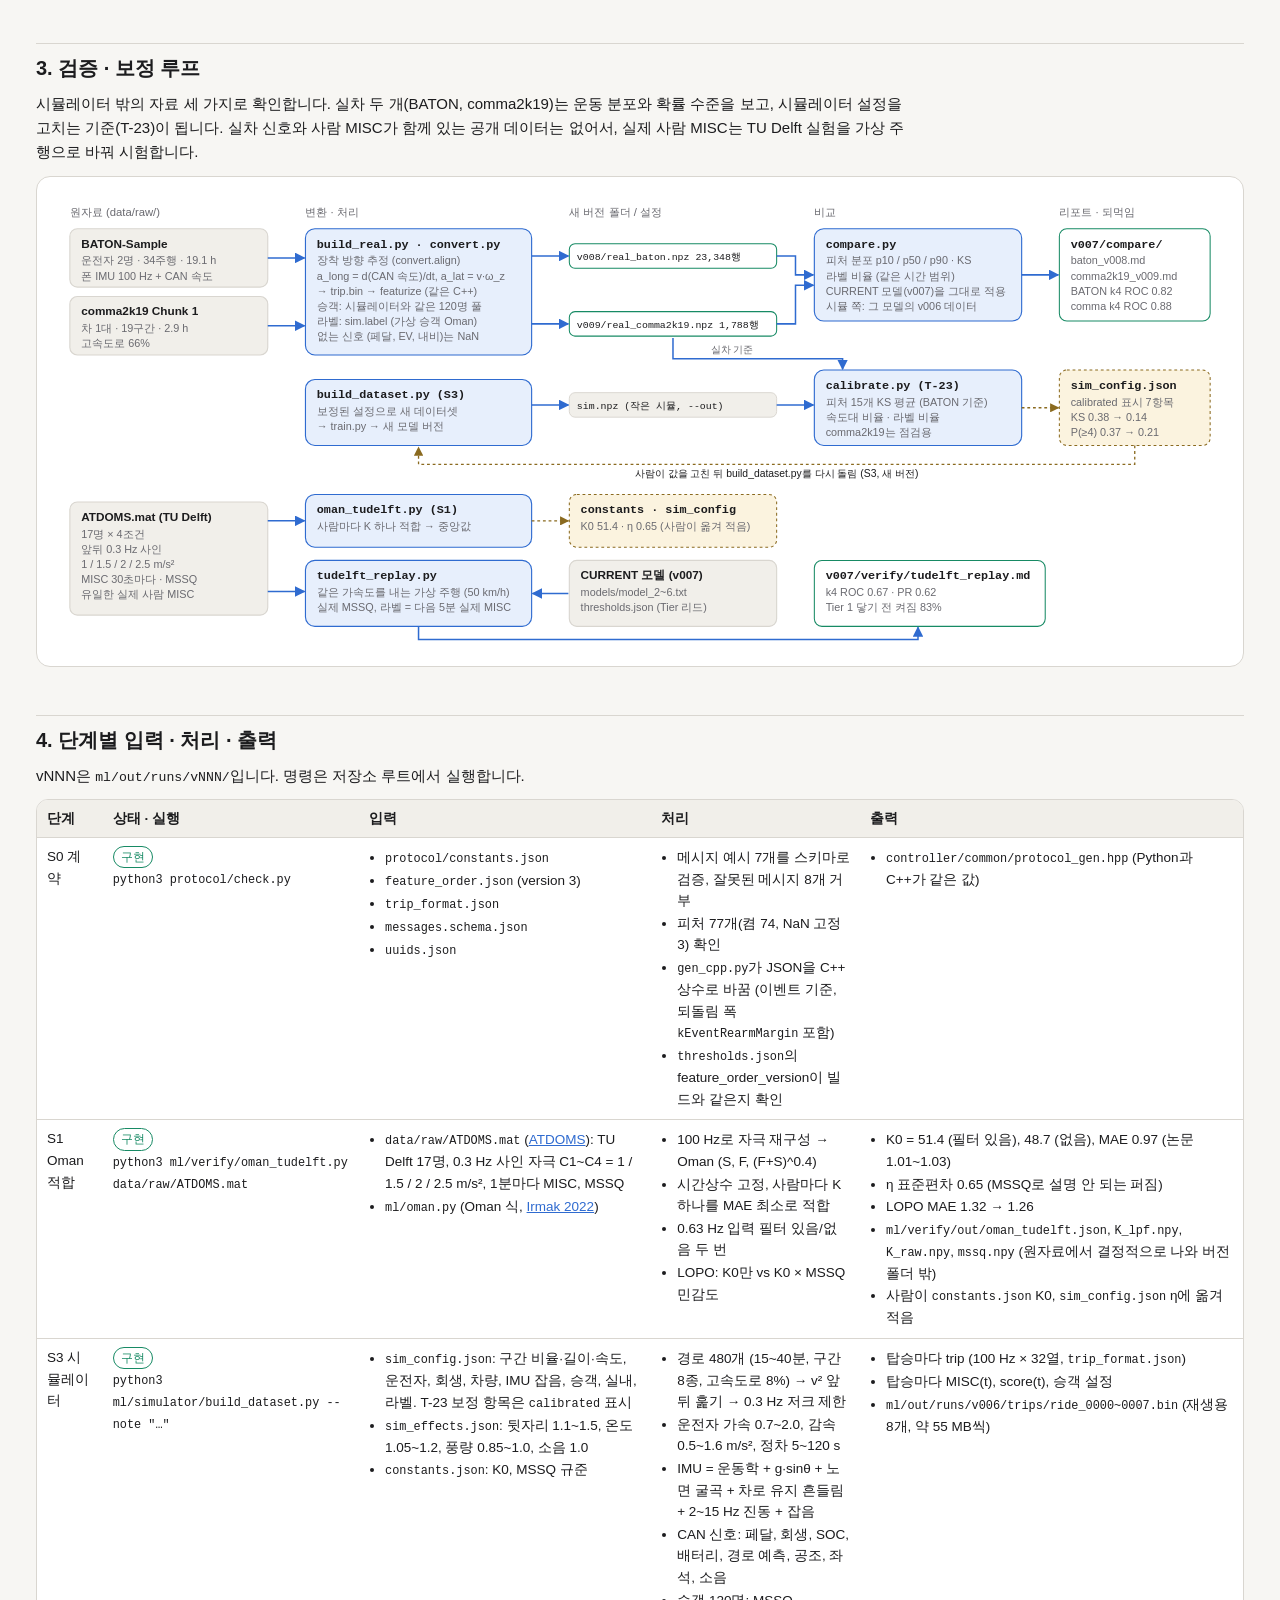
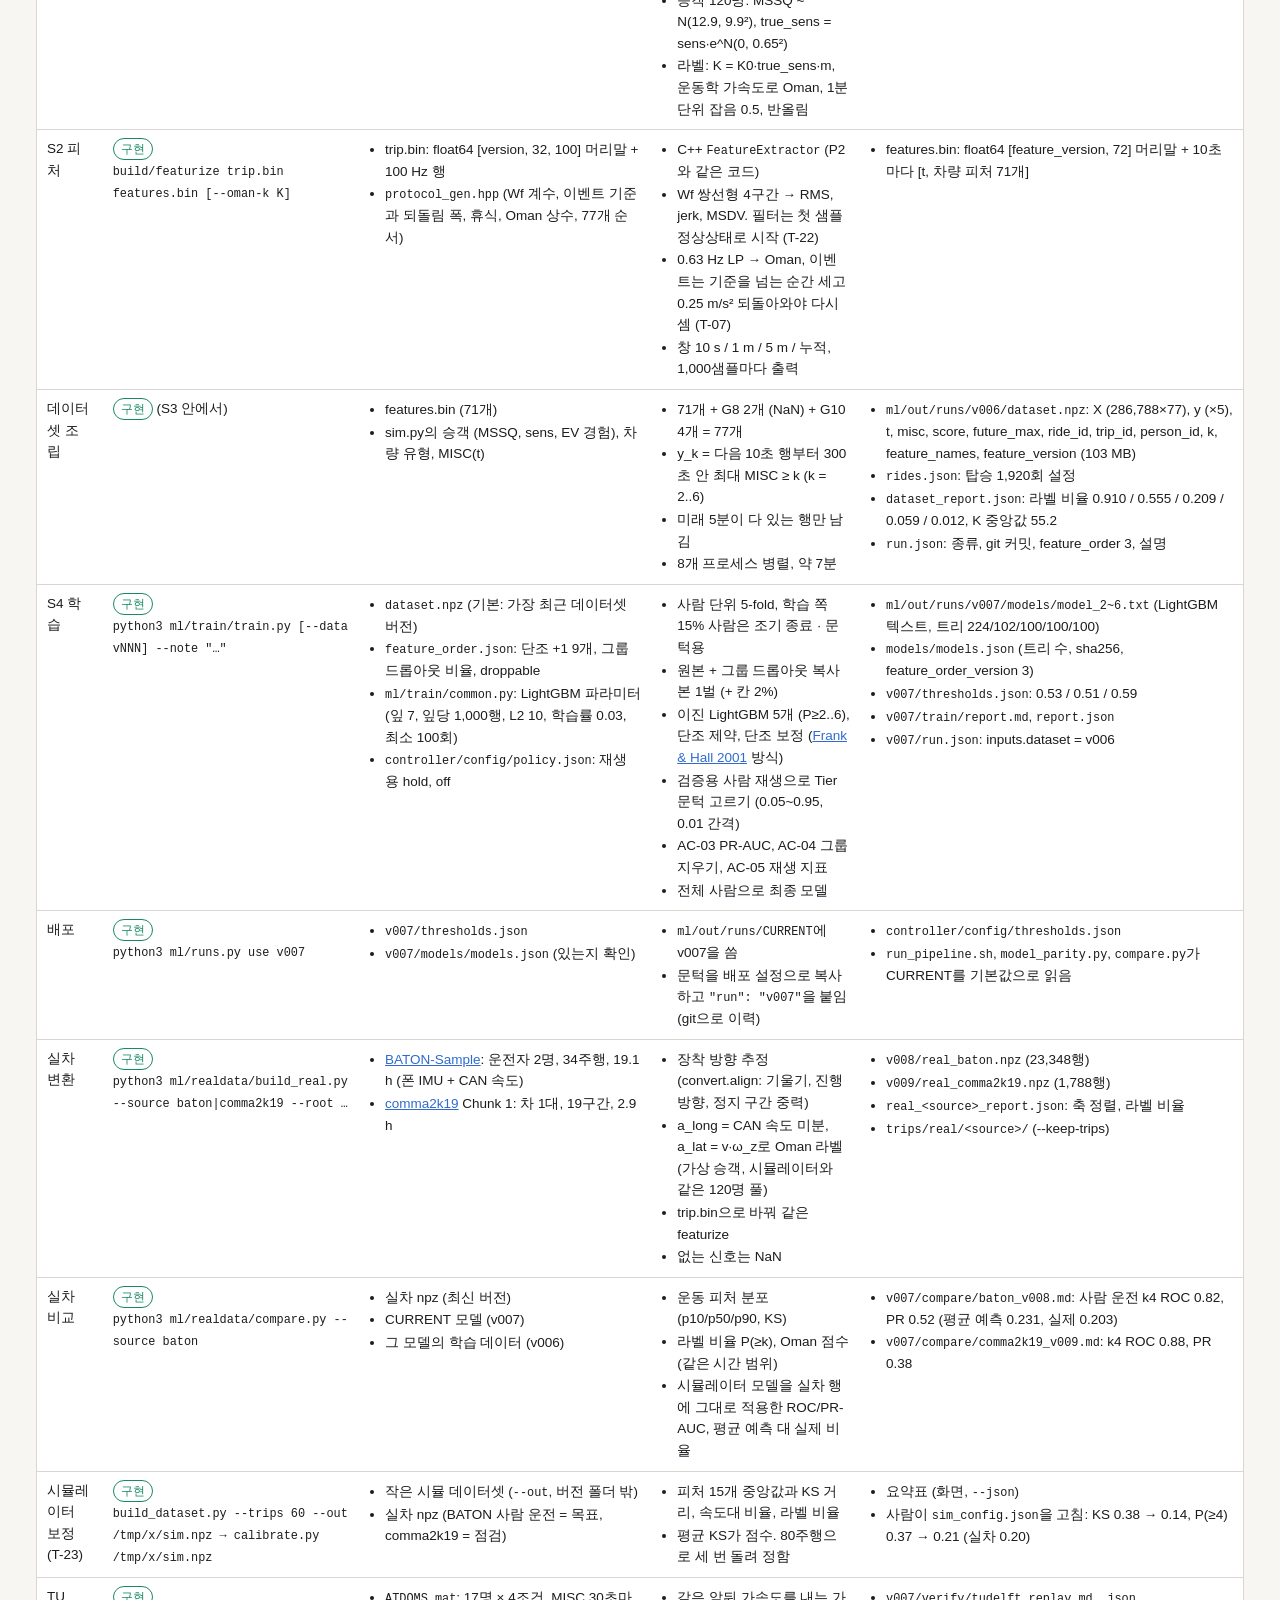
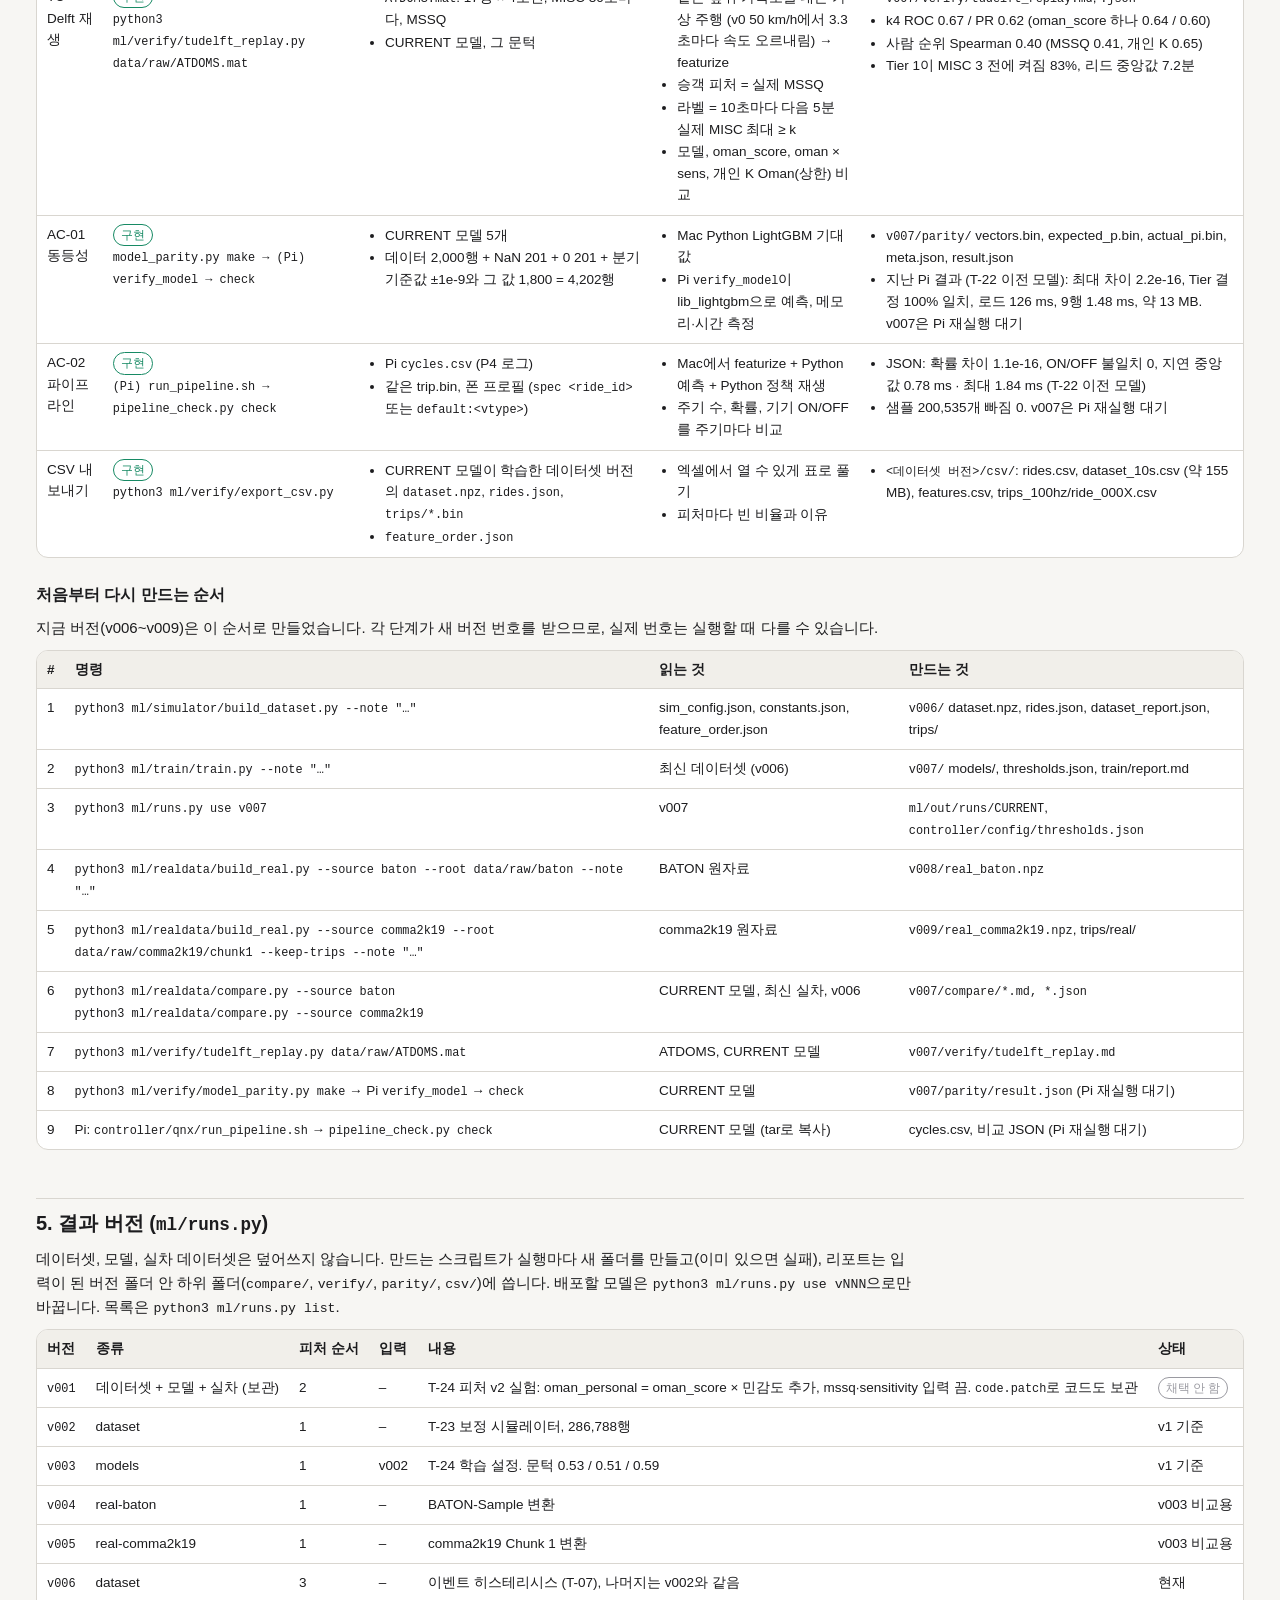
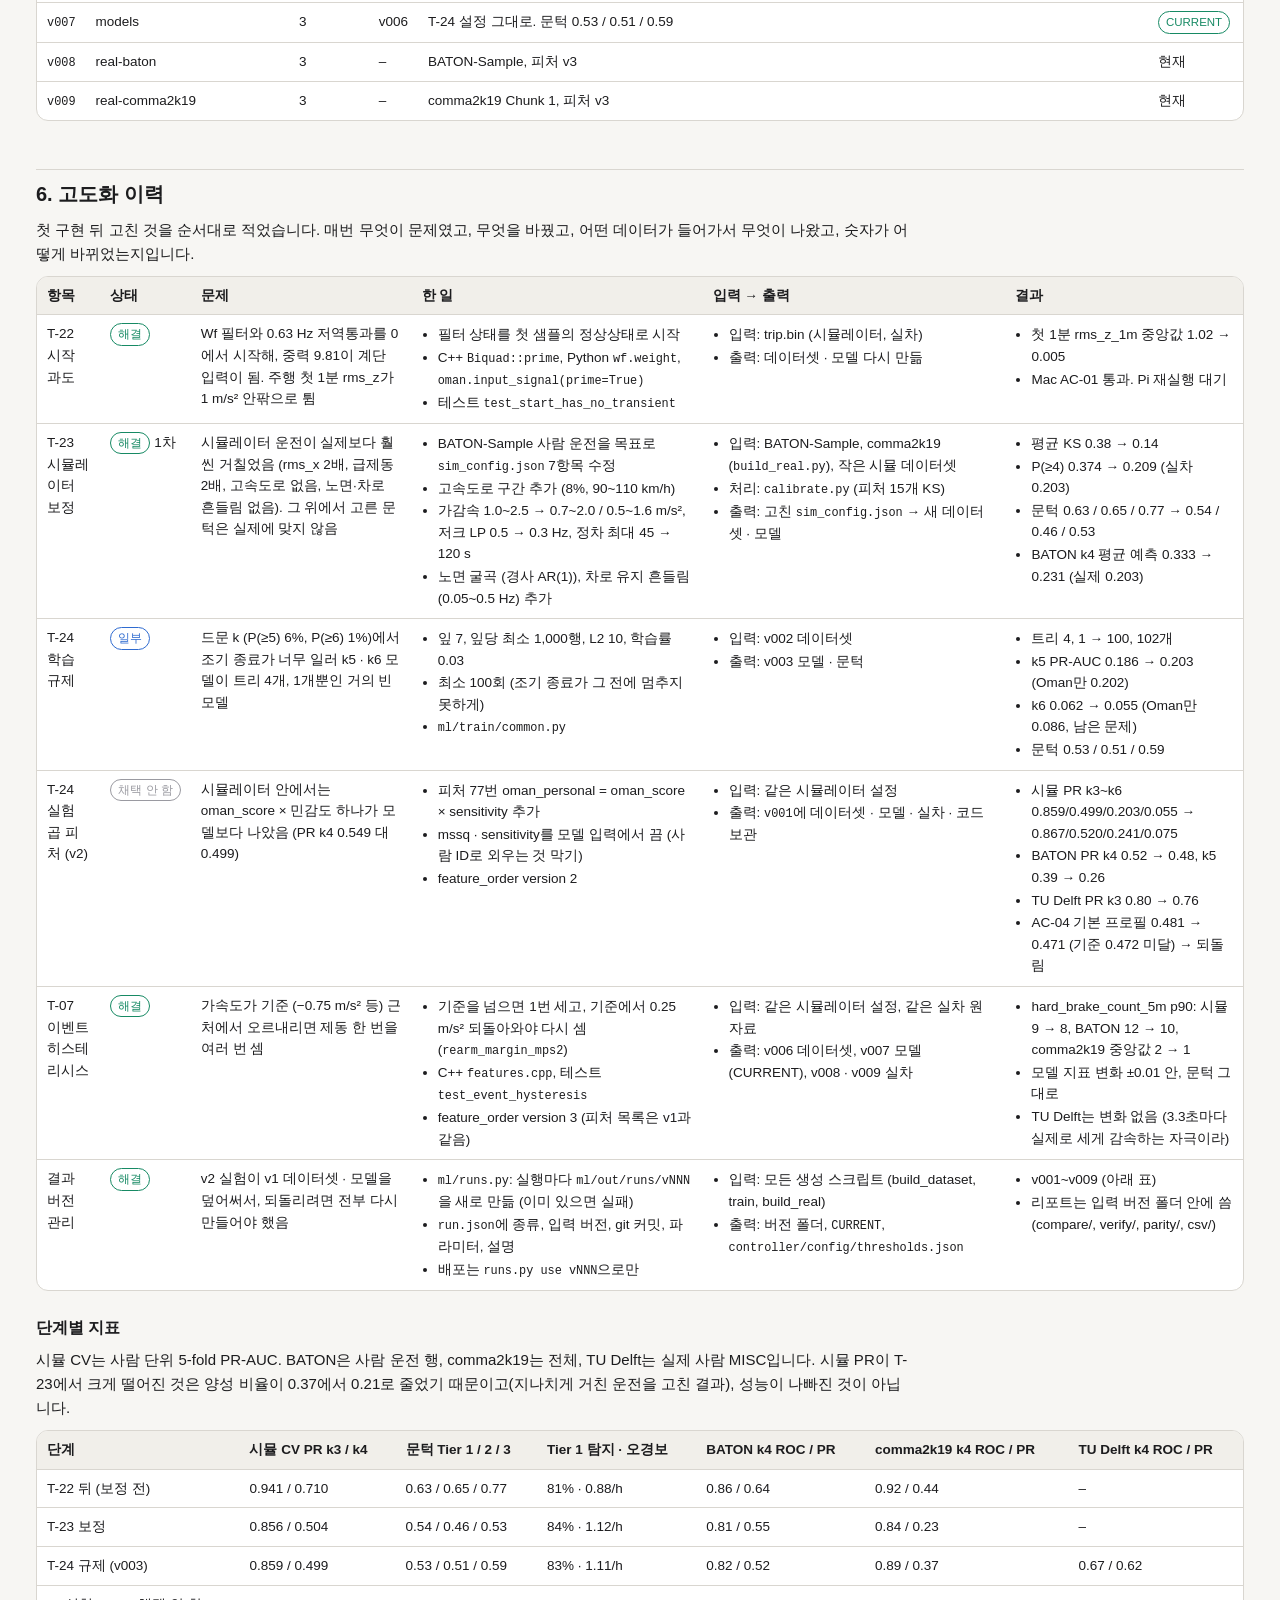
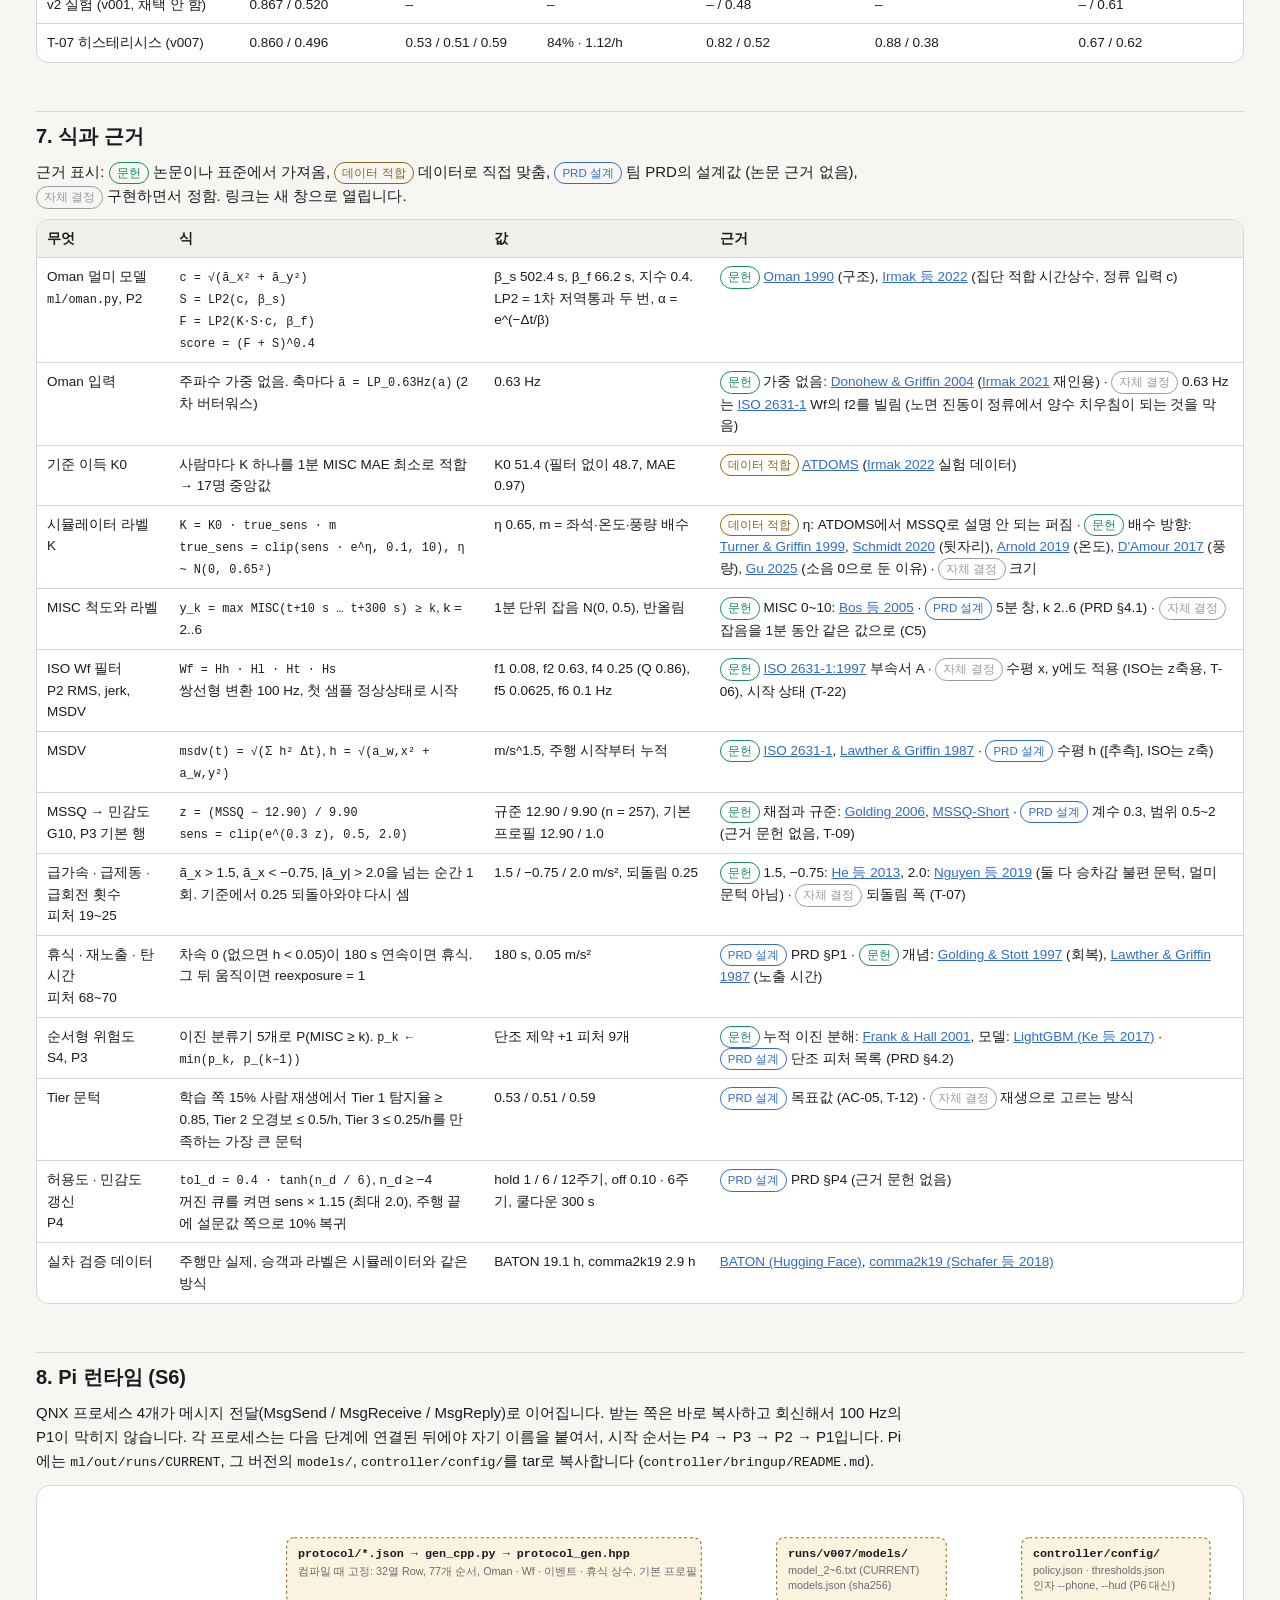
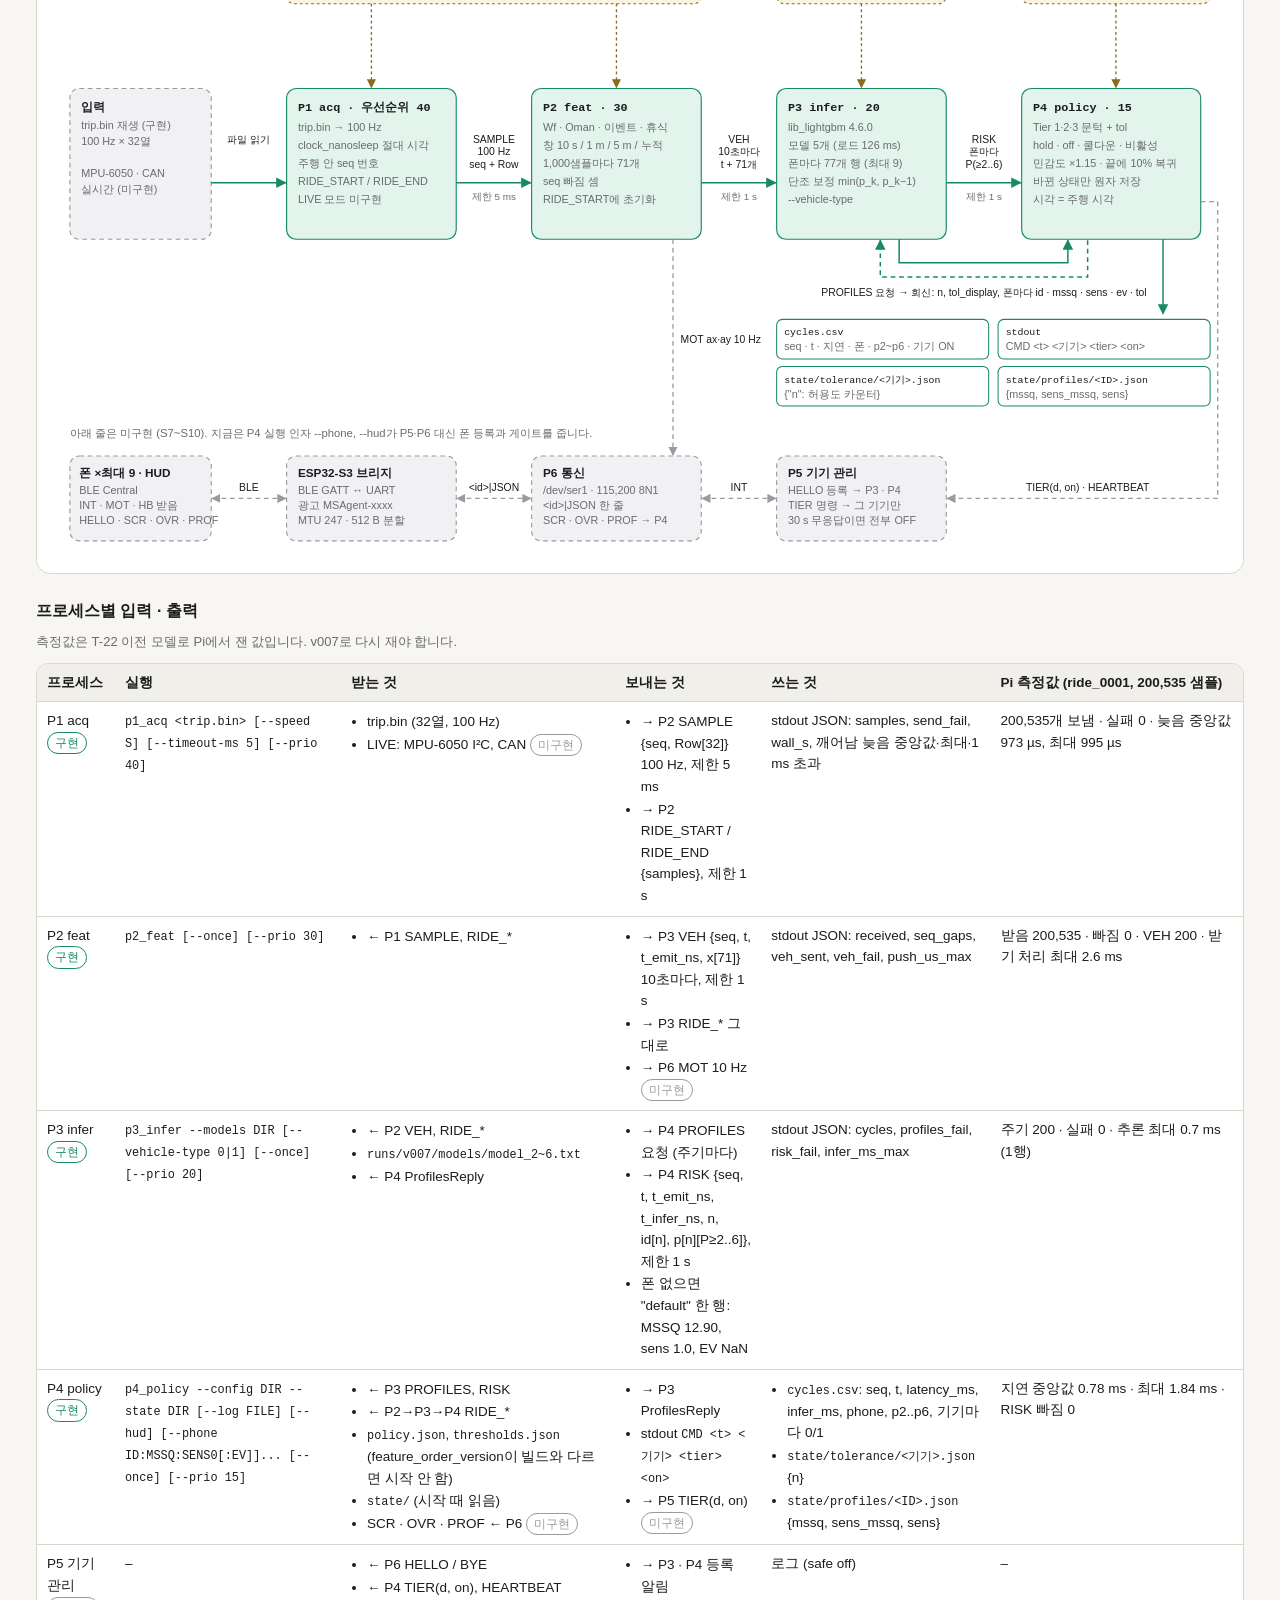
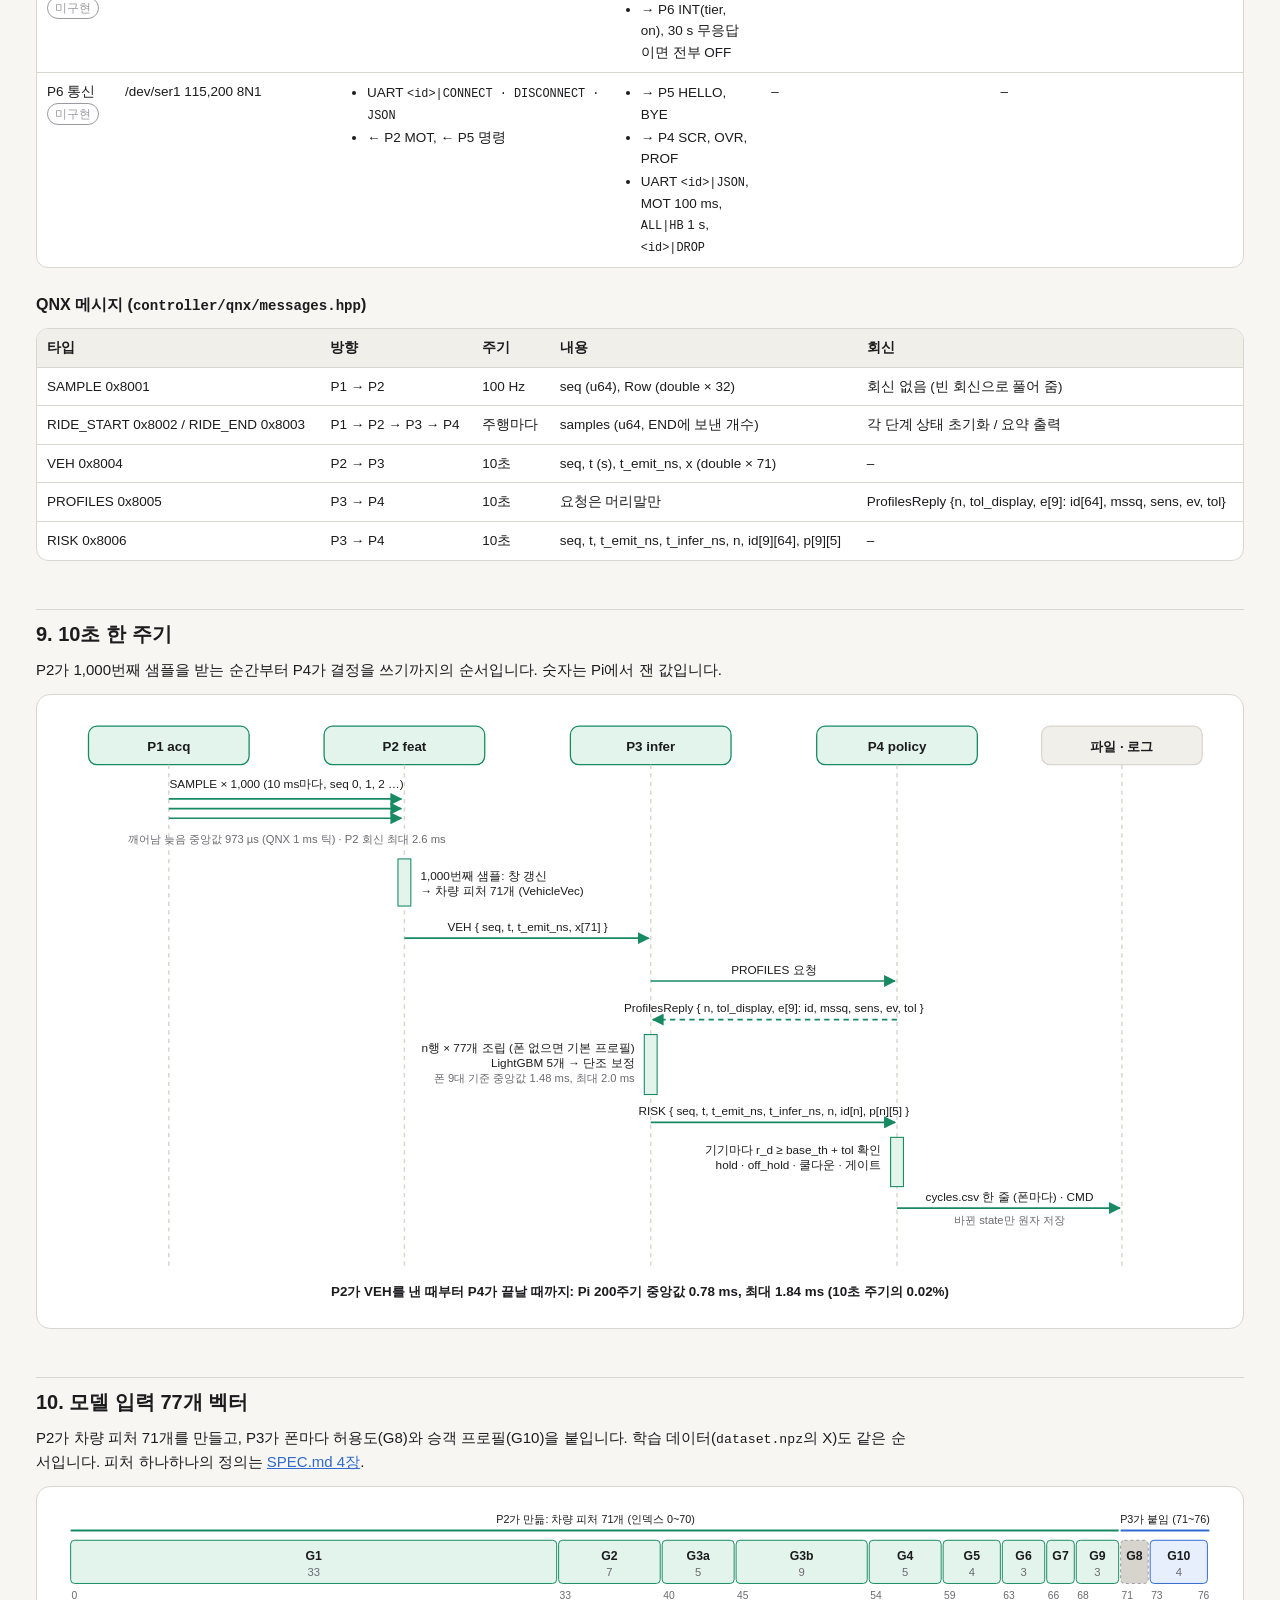
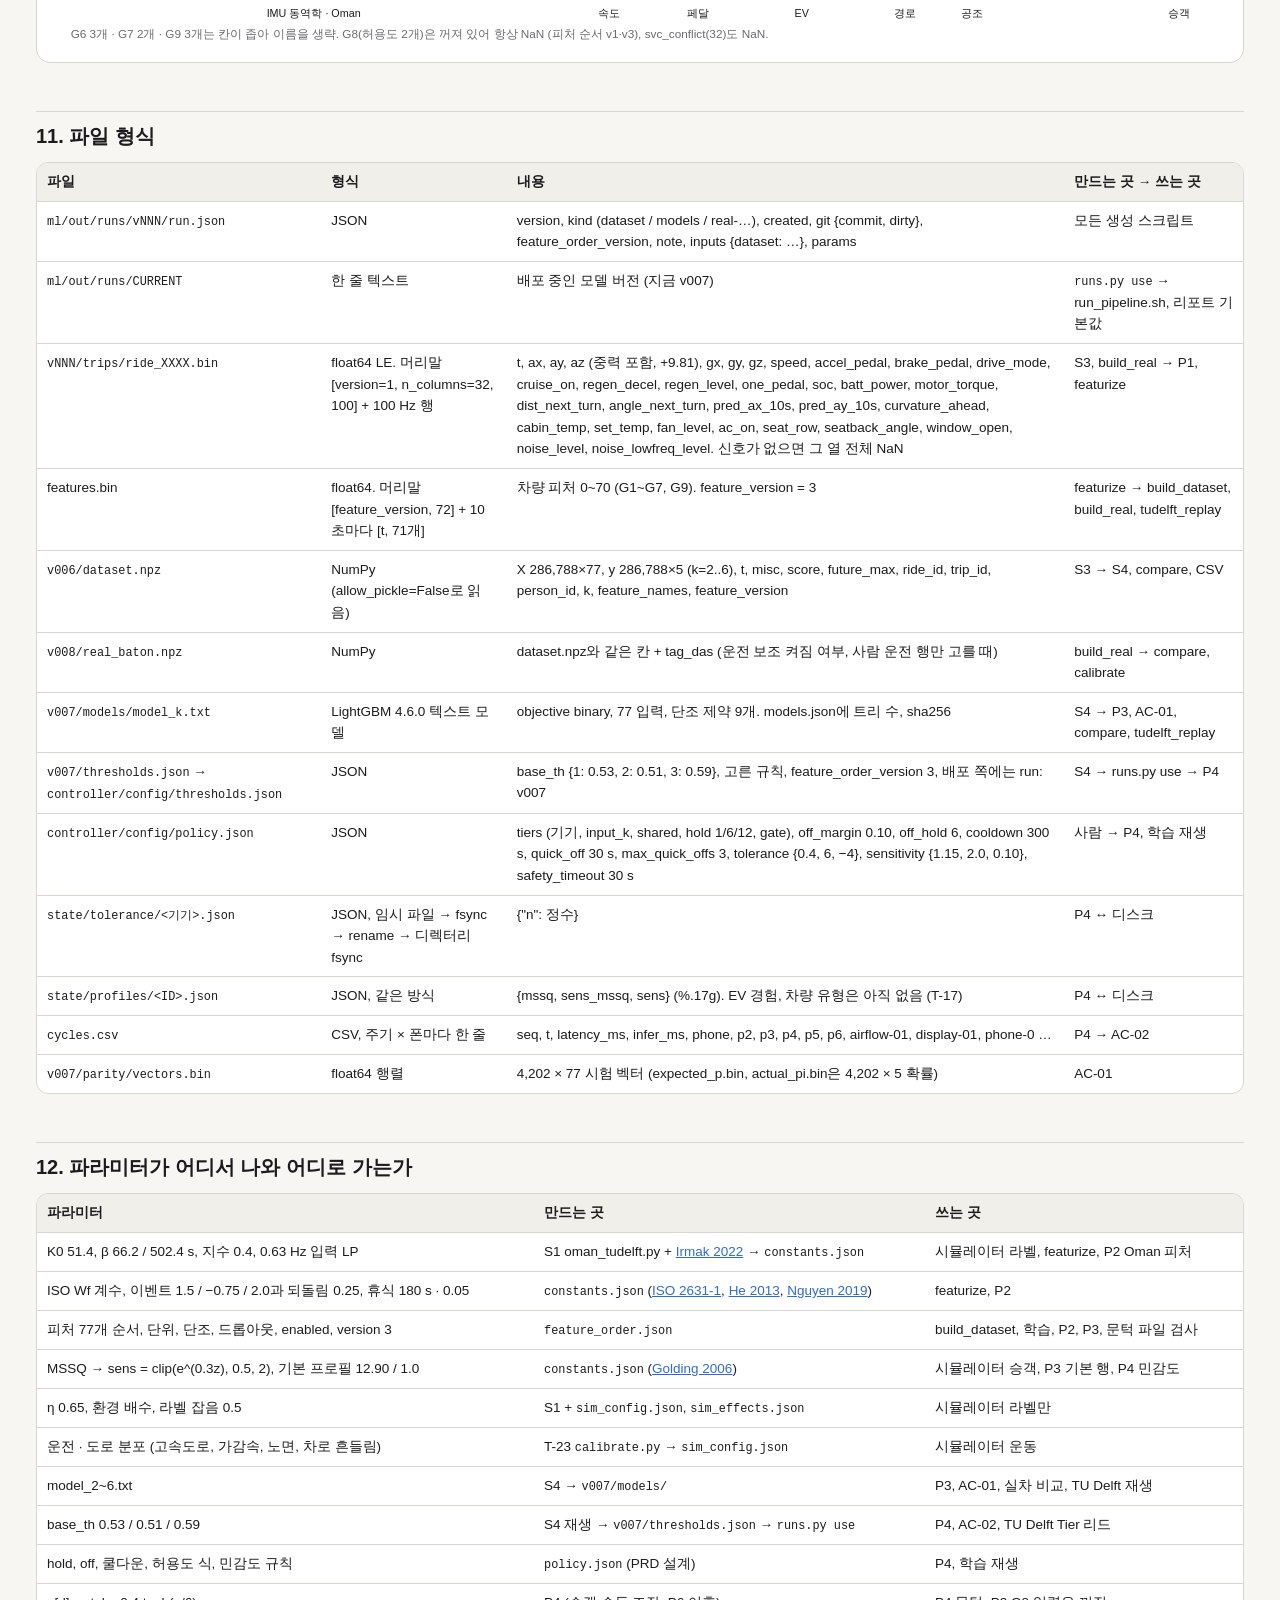
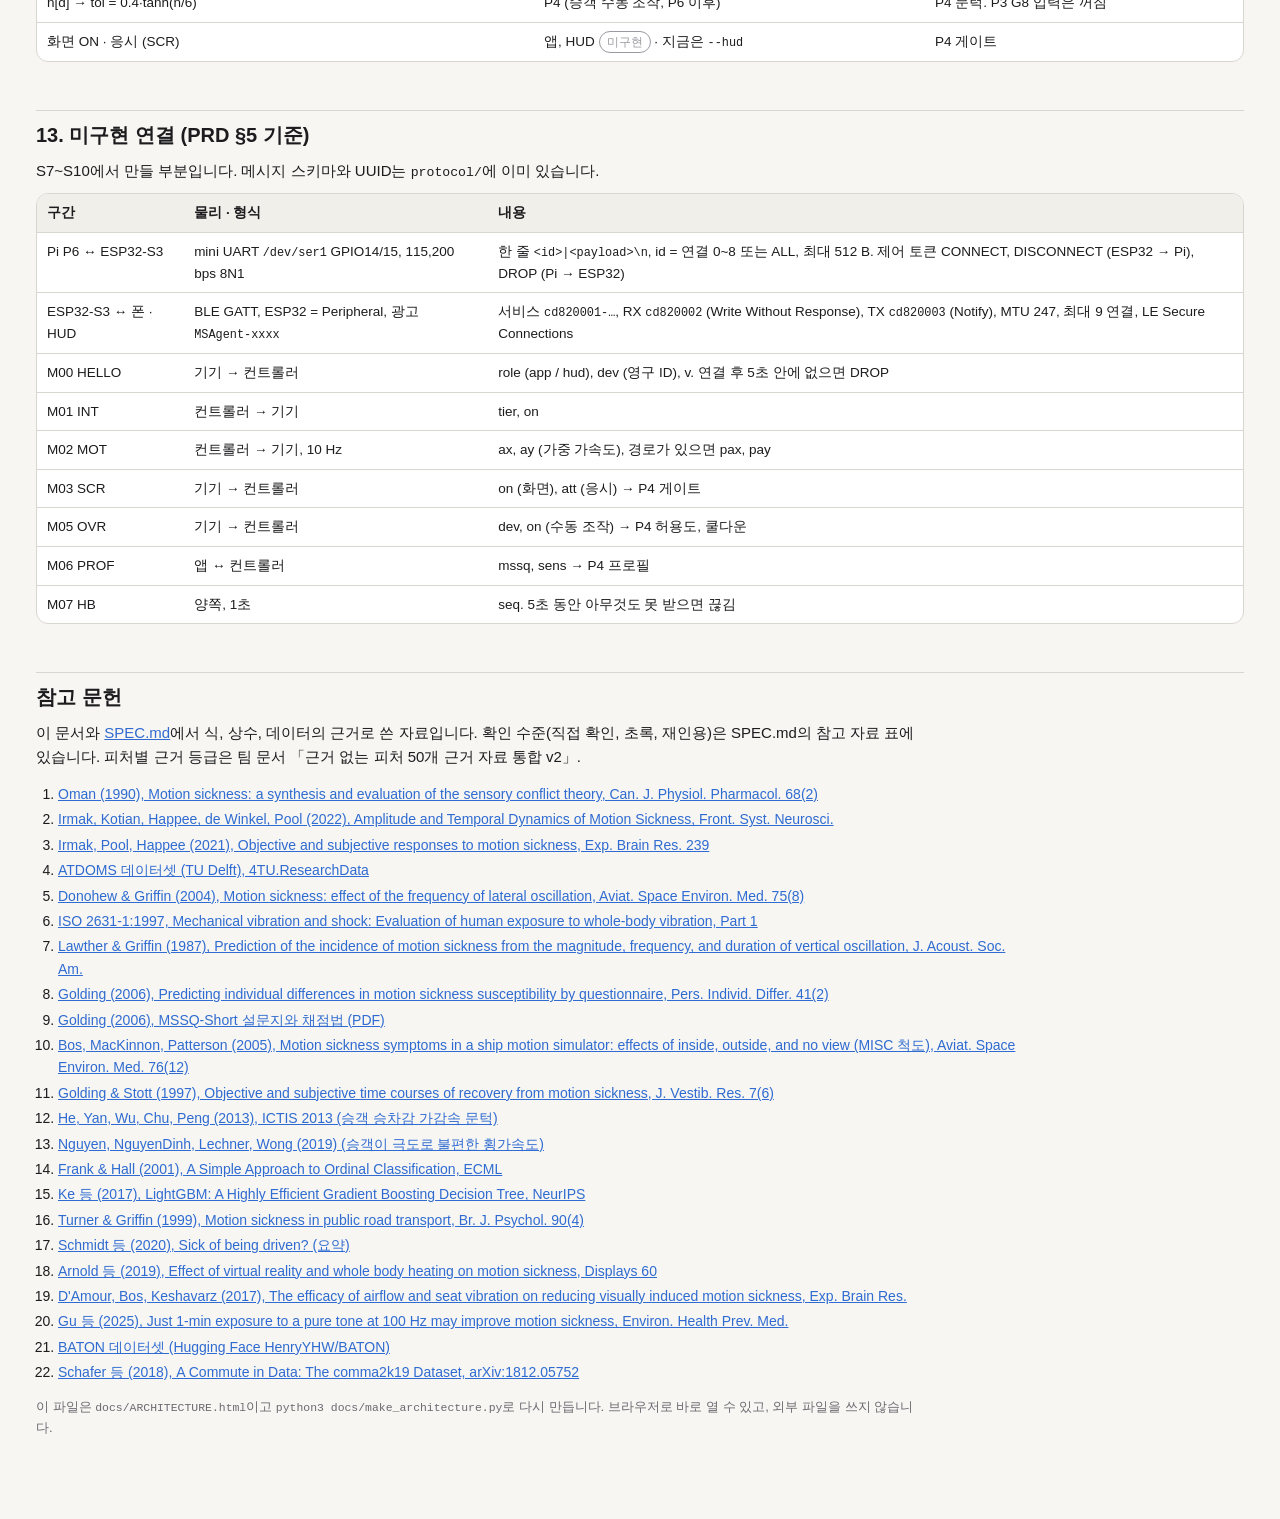
==== commit b0928816: "Bring the architecture page up to date and link the sources behind each formula The page now matches" ====
--- a/docs/ARCHITECTURE.html
+++ b/docs/ARCHITECTURE.html
@@ -43,6 +43,11 @@
 .tag.ok{color:var(--pi);border-color:var(--pi)}
 .tag.no{color:var(--todo);border-color:var(--todo)}
 .tag.pc{color:var(--pc);border-color:var(--pc)}
+.tag.fit{color:var(--cfg);border-color:var(--cfg)}
+a{color:var(--pc)}
+.refs{font-size:14px;padding-left:22px;max-width:980px}
+.refs li{margin:3px 0}
+td a{white-space:normal}
 svg text{fill:var(--fg)}
 svg .t{font-size:14px;font-weight:650}
 svg .t2{font-size:12.5px;font-weight:600}
@@ -85,21 +90,23 @@
 <body>
 <main>
 <h1>MerMaid 워크플로우 구조</h1>
-<p class="sub">2026-11-12 기준 <code>s0-protocol</code> 브랜치. 개발 PC 학습 파이프라인과 Pi(QNX) 런타임의 모든 입력과 출력. 식과 상수의 출처는 <a href="SPEC.md">docs/SPEC.md</a>.</p>
+<p class="sub">2026-11-16 기준 <code>s0-protocol</code> 브랜치. 피처 순서 version 3, 배포 모델 <code>v007</code>. 시뮬레이션 → 학습 → 검증의 모든 입력과 출력, 지금까지 고친 것, 식과 근거 문헌. 자세한 정의는 <a href="SPEC.md">docs/SPEC.md</a>, 실차 비교는 <a href="REALDATA.md">docs/REALDATA.md</a>.</p>
 <nav>
-<a href="#overview">1. 전체 그림</a><a href="#offline">2. 개발 PC 파이프라인</a><a href="#runtime">3. Pi 런타임</a>
-<a href="#cycle">4. 10초 한 주기</a><a href="#vector">5. 77개 벡터</a><a href="#formats">6. 파일 형식</a><a href="#params">7. 파라미터 흐름</a><a href="#todo">8. 미구현 연결</a>
+<a href="#overview">1. 전체 그림</a><a href="#offline">2. 시뮬레이션 → 학습</a><a href="#validation">3. 검증 · 보정</a><a href="#stages">4. 단계별 입출력</a>
+<a href="#versions">5. 결과 버전</a><a href="#upgrades">6. 고도화 이력</a><a href="#formulas">7. 식과 근거</a><a href="#runtime">8. Pi 런타임</a>
+<a href="#cycle">9. 10초 한 주기</a><a href="#vector">10. 77개 벡터</a><a href="#formats">11. 파일 형식</a><a href="#params">12. 파라미터 흐름</a><a href="#todo">13. 미구현 연결</a><a href="#refs">참고 문헌</a>
 </nav>
 <div class="legend">
 <span><i class="sw" style="background:var(--pc-soft);border-color:var(--pc)"></i>개발 PC 처리</span>
 <span><i class="sw" style="background:var(--pi-soft);border-color:var(--pi)"></i>Pi 프로세스 (구현)</span>
-<span><i class="sw" style="background:var(--cfg-soft);border-color:var(--cfg);border-style:dashed"></i>설정 · 한 번 내려주는 값</span>
+<span><i class="sw" style="background:var(--cfg-soft);border-color:var(--cfg);border-style:dashed"></i>설정 · 사람이 옮겨 적는 값</span>
 <span><i class="sw" style="background:var(--card);border-color:var(--pi)"></i>출력 파일</span>
+<span><i class="sw" style="background:var(--file);border-color:var(--line)"></i>원자료 · 입력</span>
 <span><i class="sw" style="background:var(--todo-soft);border-color:var(--todo);border-style:dashed"></i>미구현</span>
 </div>
 
 <h2 id="overview">1. 전체 그림</h2>
-<p>개발 PC가 모델과 문턱을 한 번 만들어 Pi에 복사하고, 실행 중에는 Pi 혼자 10초마다 위험도를 계산해 기기를 켜고 끕니다. 브리지와 폰, HUD는 아직 없고, 그 자리는 P4 실행 인자와 로그 파일이 대신합니다.</p>
+<p>개발 PC가 시뮬레이터로 학습 데이터를 만들고, 모델 5개와 문턱을 학습한 뒤, 실차 주행과 실제 사람 MISC로 검증합니다. 결과는 모두 버전 폴더에 쌓이고, 배포할 버전 하나를 골라 Pi에 복사합니다. 실행 중에는 Pi 혼자 10초마다 위험도를 계산해 기기를 켜고 끕니다. 브리지와 폰, HUD는 아직 없고, 그 자리는 P4 실행 인자와 로그 파일이 대신합니다.</p>
 <div class="fig"><svg viewBox="0 0 1200 470" role="img" aria-label="전체 구성"><defs>
 <marker id="ah-pc" viewBox="0 0 10 10" refX="9" refY="5" markerWidth="7" markerHeight="7" orient="auto-start-reverse"><path d="M0,0 L10,5 L0,10 z" class="mk-pc"/></marker>
 <marker id="ah-pi" viewBox="0 0 10 10" refX="9" refY="5" markerWidth="7" markerHeight="7" orient="auto-start-reverse"><path d="M0,0 L10,5 L0,10 z" class="mk-pi"/></marker>
@@ -107,7 +114,7 @@
 <marker id="ah-todo" viewBox="0 0 10 10" refX="9" refY="5" markerWidth="7" markerHeight="7" orient="auto-start-reverse"><path d="M0,0 L10,5 L0,10 z" class="mk-todo"/></marker>
 </defs><rect x="20" y="40" width="330" height="340" rx="10" class="lane-pc"/>
 <text x="40" y="70" class="lt" text-anchor="start">개발 PC (Mac)</text>
-<text x="40" y="89" class="s" text-anchor="start">Python 3.12 + C++ · 오프라인, 한 번</text><rect x="40" y="110" width="290" height="40" rx="8" class="proc-pc"/><text x="52" y="135" class="t2">TU Delft 적합 (S1)</text><text x="318" y="135" class="s" text-anchor="end">K0 = 51.4</text><path d="M185,150 L185,161" class="a-pc" marker-end="url(#ah-pc)"/><rect x="40" y="162" width="290" height="40" rx="8" class="proc-pc"/><text x="52" y="187" class="t2">시뮬레이터 (S3)</text><text x="318" y="187" class="s" text-anchor="end">탑승 1,920회 · 100 Hz</text><path d="M185,202 L185,213" class="a-pc" marker-end="url(#ah-pc)"/><rect x="40" y="214" width="290" height="40" rx="8" class="proc-pc"/><text x="52" y="239" class="t2">피처 featurize (S2, C++)</text><text x="318" y="239" class="s" text-anchor="end">10초마다 71개</text><path d="M185,254 L185,265" class="a-pc" marker-end="url(#ah-pc)"/><rect x="40" y="266" width="290" height="40" rx="8" class="proc-pc"/><text x="52" y="291" class="t2">학습 (S4)</text><text x="318" y="291" class="s" text-anchor="end">LightGBM ×5 · 문턱</text><path d="M185,306 L185,317" class="a-pc" marker-end="url(#ah-pc)"/><rect x="40" y="318" width="290" height="40" rx="8" class="proc-pc"/><text x="52" y="343" class="t2">검증 · CSV</text><text x="318" y="343" class="s" text-anchor="end">AC-01 · AC-02 · 리포트</text><rect x="420" y="40" width="450" height="340" rx="10" class="lane-pi"/>
+<text x="40" y="89" class="s" text-anchor="start">Python 3.12 + C++ · 오프라인, 한 번</text><rect x="40" y="98" width="290" height="38" rx="8" class="proc-pc"/><text x="52" y="122" class="t2">TU Delft 적합 (S1)</text><text x="318" y="122" class="s" text-anchor="end">K0 = 51.4</text><path d="M185,136 L185,147" class="a-pc" marker-end="url(#ah-pc)"/><rect x="40" y="148" width="290" height="38" rx="8" class="proc-pc"/><text x="52" y="172" class="t2">시뮬레이터 (S3) → v006</text><text x="318" y="172" class="s" text-anchor="end">탑승 1,920회 · 100 Hz</text><path d="M185,186 L185,197" class="a-pc" marker-end="url(#ah-pc)"/><rect x="40" y="198" width="290" height="38" rx="8" class="proc-pc"/><text x="52" y="222" class="t2">피처 featurize (S2, C++)</text><text x="318" y="222" class="s" text-anchor="end">10초마다 71개</text><path d="M185,236 L185,247" class="a-pc" marker-end="url(#ah-pc)"/><rect x="40" y="248" width="290" height="38" rx="8" class="proc-pc"/><text x="52" y="272" class="t2">학습 (S4) → v007</text><text x="318" y="272" class="s" text-anchor="end">LightGBM ×5 · 문턱</text><path d="M185,286 L185,297" class="a-pc" marker-end="url(#ah-pc)"/><rect x="40" y="298" width="290" height="38" rx="8" class="proc-pc"/><text x="52" y="322" class="t2">실차 · 사람 MISC 검증</text><text x="318" y="322" class="s" text-anchor="end">BATON · comma · TU Delft</text><rect x="40" y="350" width="290" height="22" rx="6" class="store"/><text x="52" y="365" class="s">결과: ml/out/runs/vNNN (덮어쓰지 않음) · runs.py use</text><rect x="420" y="40" width="450" height="340" rx="10" class="lane-pi"/>
 <text x="440" y="70" class="lt" text-anchor="start">Raspberry Pi 4 · QNX 8</text>
 <text x="440" y="89" class="s" text-anchor="start">C++ 프로세스 P1~P4 구현 · P5·P6 미구현</text><rect x="440" y="110" width="92" height="70" rx="8" class="proc-pi"/>
 <text x="486.0" y="142" class="big" text-anchor="middle">P1</text>
@@ -126,7 +133,7 @@
 <text x="507" y="258" class="s" text-anchor="start">state/ 허용도·프로필</text>
 <text x="507" y="274" class="s" text-anchor="start">cycles.csv · CMD 로그</text><rect x="495" y="305" width="352" height="60" rx="8" class="store"/>
 <text x="507" y="325" class="t2" text-anchor="start">Pi에 내려받은 파일 (~/mermaid/repo)</text>
-<text x="507" y="344" class="s" text-anchor="start">ml/out/models/ · controller/config/ · data/trips/</text><rect x="420" y="400" width="450" height="58" rx="10" class="proc-todo"/>
+<text x="507" y="344" class="s" text-anchor="start">runs/CURRENT · runs/v007/models · controller/config</text><rect x="420" y="400" width="450" height="58" rx="10" class="proc-todo"/>
 <text x="432" y="420" class="t2" text-anchor="start">차량 입력: MPU-6050 IMU (I²C) · CAN 신호</text>
 <text x="432" y="439" class="s" text-anchor="start">실시간 읽기 미구현. 지금은 P1이 trip.bin을 100 Hz로 재생</text><path d="M462,400 L462,181" class="a-todo" marker-end="url(#ah-todo)"/><rect x="940" y="40" width="240" height="340" rx="10" class="lane-todo"/>
 <text x="960" y="70" class="lt" text-anchor="start">브리지 · 기기</text>
@@ -141,8 +148,8 @@
 <text x="1075" y="268" class="s" text-anchor="start">Tier 1 송풍</text>
 <text x="1075" y="284" class="s" text-anchor="start">Tier 2 화면</text><path d="M1007,172 L1007,229" class="a-todo" marker-end="url(#ah-todo)"/><path d="M1112,172 L1112,229" class="a-todo" marker-end="url(#ah-todo)"/><text x="1060" y="205" class="lb" text-anchor="middle">BLE</text><path d="M847,255 L895,255 L895,141 L959,141" class="a-todo" marker-end="url(#ah-todo)"/><text x="871" y="248" class="lb" text-anchor="middle">UART</text><text x="871" y="272" class="lb2" text-anchor="middle">115,200</text><path d="M330,182 L419,182" class="a-cfg" marker-end="url(#ah-cfg)"/><text x="375" y="174" class="lb" text-anchor="middle">ride_*.bin</text><path d="M330,286 L419,286" class="a-cfg" marker-end="url(#ah-cfg)"/><text x="375" y="270" class="lb" text-anchor="middle">모델 5개</text><text x="375" y="281" class="lb" text-anchor="middle">문턱 · 정책</text><path d="M419,336 L331,336" class="a-cfg" marker-end="url(#ah-cfg)"/><text x="375" y="328" class="lb" text-anchor="middle">Pi 결과</text><text x="375" y="360" class="lb" text-anchor="middle">tar + ssh</text></svg></div>
 
-<h2 id="offline">2. 개발 PC 파이프라인 (S0~S4, 검증)</h2>
-<p>왼쪽에서 오른쪽으로 한 번 돌리면 모델 5개와 문턱이 나옵니다. 모든 단계가 <code>protocol/</code>의 계약 파일을 읽습니다.</p>
+<h2 id="offline">2. 시뮬레이션 → 학습 → 배포</h2>
+<p>왼쪽에서 오른쪽으로 한 번 돌리면 새 데이터셋 버전(v006)과 새 모델 버전(v007)이 생깁니다. 모든 단계가 <code>protocol/</code>의 계약 파일을 읽습니다. 시뮬레이터 정답(MISC)은 Oman 식으로 만들므로, 이 그림 안의 성능은 "구조가 의도대로 도는가"의 근거이고 실제 정확도는 3장에서 따로 봅니다.</p>
 <div class="fig"><svg viewBox="0 0 1250 510" role="img" aria-label="개발 PC 파이프라인"><defs>
 <marker id="ah-pc" viewBox="0 0 10 10" refX="9" refY="5" markerWidth="7" markerHeight="7" orient="auto-start-reverse"><path d="M0,0 L10,5 L0,10 z" class="mk-pc"/></marker>
 <marker id="ah-pi" viewBox="0 0 10 10" refX="9" refY="5" markerWidth="7" markerHeight="7" orient="auto-start-reverse"><path d="M0,0 L10,5 L0,10 z" class="mk-pi"/></marker>
@@ -151,28 +158,109 @@
 </defs><text x="112.5" y="26" class="t" text-anchor="middle">S1 Oman 적합</text><text x="20" y="50" class="cap" text-anchor="start">입력</text><rect x="20" y="58" width="185" height="26" rx="6" class="file"/><text x="28" y="75.0" class="m">data/raw/ATDOMS.mat</text><rect x="20" y="90" width="185" height="26" rx="6" class="file"/><text x="28" y="107.0" class="m">ml/oman.py (Oman 식)</text><path d="M112.5,116 L112.5,199" class="a-cfg" marker-end="url(#ah-cfg)"/><rect x="20" y="200" width="185" height="92" rx="10" class="proc-pc"/>
 <text x="32" y="224" class="tm" text-anchor="start">oman_tudelft.py</text>
 <text x="32" y="242" class="s" text-anchor="start">사람마다 K 하나를 적합</text>
-<text x="32" y="258" class="s" text-anchor="start">0.63 Hz 필터 있음/없음</text><path d="M112.5,292 L112.5,321" class="a-pc" marker-end="url(#ah-pc)"/><text x="20" y="316" class="cap" text-anchor="start">출력</text><rect x="20" y="324" width="185" height="26" rx="6" class="outpill"/><text x="28" y="341.0" class="m">K0 51.4 → constants.json</text><rect x="20" y="356" width="185" height="26" rx="6" class="outpill"/><text x="28" y="373.0" class="m">η 0.65 → sim_config.json</text><rect x="20" y="388" width="185" height="26" rx="6" class="outpill"/><text x="28" y="405.0" class="m">out/oman_tudelft.json</text><rect x="20" y="420" width="185" height="26" rx="6" class="outpill"/><text x="28" y="437.0" class="m">out/K_lpf.npy, K_raw.npy</text><path d="M205,337 L215.0,337 L215.0,246 L224,246" class="a-pc" marker-end="url(#ah-pc)"/><text x="317.5" y="26" class="t" text-anchor="middle">S3 시뮬레이터</text><text x="225" y="50" class="cap" text-anchor="start">입력</text><rect x="225" y="58" width="185" height="26" rx="6" class="cfgpill"/><text x="233" y="75.0" class="m">sim_config.json</text><rect x="225" y="90" width="185" height="26" rx="6" class="cfgpill"/><text x="233" y="107.0" class="m">sim_effects.json</text><rect x="225" y="122" width="185" height="26" rx="6" class="cfgpill"/><text x="233" y="139.0" class="m">constants.json</text><path d="M317.5,148 L317.5,199" class="a-cfg" marker-end="url(#ah-cfg)"/><rect x="225" y="200" width="185" height="92" rx="10" class="proc-pc"/>
+<text x="32" y="258" class="s" text-anchor="start">0.63 Hz 필터 있음/없음</text><path d="M112.5,292 L112.5,321" class="a-pc" marker-end="url(#ah-pc)"/><text x="20" y="316" class="cap" text-anchor="start">출력</text><rect x="20" y="324" width="185" height="26" rx="6" class="outpill"/><text x="28" y="341.0" class="m">K0 51.4 → constants.json</text><rect x="20" y="356" width="185" height="26" rx="6" class="outpill"/><text x="28" y="373.0" class="m">η 0.65 → sim_config.json</text><rect x="20" y="388" width="185" height="26" rx="6" class="outpill"/><text x="28" y="405.0" class="m">out/oman_tudelft.json</text><rect x="20" y="420" width="185" height="26" rx="6" class="outpill"/><text x="28" y="437.0" class="m">out/K_lpf.npy, K_raw.npy</text><path d="M205,337 L215.0,337 L215.0,246 L224,246" class="a-pc" marker-end="url(#ah-pc)"/><text x="317.5" y="26" class="t" text-anchor="middle">S3 시뮬레이터</text><text x="225" y="50" class="cap" text-anchor="start">입력</text><rect x="225" y="58" width="185" height="26" rx="6" class="cfgpill"/><text x="233" y="75.0" class="m">sim_config.json (T-23)</text><rect x="225" y="90" width="185" height="26" rx="6" class="cfgpill"/><text x="233" y="107.0" class="m">sim_effects.json</text><rect x="225" y="122" width="185" height="26" rx="6" class="cfgpill"/><text x="233" y="139.0" class="m">constants.json</text><path d="M317.5,148 L317.5,199" class="a-cfg" marker-end="url(#ah-cfg)"/><rect x="225" y="200" width="185" height="92" rx="10" class="proc-pc"/>
 <text x="237" y="224" class="tm" text-anchor="start">sim.py</text>
 <text x="237" y="242" class="s" text-anchor="start">경로 · 운전 → IMU · CAN</text>
-<text x="237" y="258" class="s" text-anchor="start">승객 → Oman 라벨 MISC</text><path d="M317.5,292 L317.5,321" class="a-pc" marker-end="url(#ah-pc)"/><text x="225" y="316" class="cap" text-anchor="start">출력</text><rect x="225" y="324" width="185" height="26" rx="6" class="outpill"/><text x="233" y="341.0" class="m">trip 100 Hz × 32열</text><rect x="225" y="356" width="185" height="26" rx="6" class="outpill"/><text x="233" y="373.0" class="m">MISC(t), score(t)</text><rect x="225" y="388" width="185" height="26" rx="6" class="outpill"/><text x="233" y="405.0" class="m">data/trips/ride_000*.bin</text><path d="M410,337 L420.0,337 L420.0,246 L429,246" class="a-pc" marker-end="url(#ah-pc)"/><text x="522.5" y="26" class="t" text-anchor="middle">S2 피처 (C++)</text><text x="430" y="50" class="cap" text-anchor="start">입력</text><rect x="430" y="58" width="185" height="26" rx="6" class="cfgpill"/><text x="438" y="75.0" class="m">constants.json (Wf·이벤트)</text><rect x="430" y="90" width="185" height="26" rx="6" class="cfgpill"/><text x="438" y="107.0" class="m">feature_order.json</text><path d="M522.5,116 L522.5,199" class="a-cfg" marker-end="url(#ah-cfg)"/><rect x="430" y="200" width="185" height="92" rx="10" class="proc-pc"/>
+<text x="237" y="258" class="s" text-anchor="start">승객 → Oman 라벨 MISC</text><path d="M317.5,292 L317.5,321" class="a-pc" marker-end="url(#ah-pc)"/><text x="225" y="316" class="cap" text-anchor="start">출력</text><rect x="225" y="324" width="185" height="26" rx="6" class="outpill"/><text x="233" y="341.0" class="m">trip 100 Hz × 32열</text><rect x="225" y="356" width="185" height="26" rx="6" class="outpill"/><text x="233" y="373.0" class="m">MISC(t), score(t)</text><rect x="225" y="388" width="185" height="26" rx="6" class="outpill"/><text x="233" y="405.0" class="m">v006/trips/ride_000*.bin</text><path d="M410,337 L420.0,337 L420.0,246 L429,246" class="a-pc" marker-end="url(#ah-pc)"/><text x="522.5" y="26" class="t" text-anchor="middle">S2 피처 (C++)</text><text x="430" y="50" class="cap" text-anchor="start">입력</text><rect x="430" y="58" width="185" height="26" rx="6" class="cfgpill"/><text x="438" y="75.0" class="m">constants.json (Wf·이벤트)</text><rect x="430" y="90" width="185" height="26" rx="6" class="cfgpill"/><text x="438" y="107.0" class="m">feature_order.json (v3)</text><path d="M522.5,116 L522.5,199" class="a-cfg" marker-end="url(#ah-cfg)"/><rect x="430" y="200" width="185" height="92" rx="10" class="proc-pc"/>
 <text x="442" y="224" class="tm" text-anchor="start">featurize</text>
 <text x="442" y="242" class="s" text-anchor="start">FeatureExtractor = P2 코드</text>
-<text x="442" y="258" class="s" text-anchor="start">1,000샘플마다 한 행</text><path d="M522.5,292 L522.5,321" class="a-pc" marker-end="url(#ah-pc)"/><text x="430" y="316" class="cap" text-anchor="start">출력</text><rect x="430" y="324" width="185" height="26" rx="6" class="outpill"/><text x="438" y="341.0" class="m">features.bin [t, 71개]</text><path d="M615,337 L625.0,337 L625.0,246 L634,246" class="a-pc" marker-end="url(#ah-pc)"/><text x="727.5" y="26" class="t" text-anchor="middle">데이터셋 조립</text><text x="635" y="50" class="cap" text-anchor="start">입력</text><rect x="635" y="58" width="185" height="26" rx="6" class="file"/><text x="643" y="75.0" class="m">← sim.py 라벨 · 승객</text><rect x="635" y="90" width="185" height="26" rx="6" class="cfgpill"/><text x="643" y="107.0" class="m">feature_order.json</text><path d="M727.5,116 L727.5,199" class="a-cfg" marker-end="url(#ah-cfg)"/><rect x="635" y="200" width="185" height="92" rx="10" class="proc-pc"/>
+<text x="442" y="258" class="s" text-anchor="start">1,000샘플마다 한 행</text><path d="M522.5,292 L522.5,321" class="a-pc" marker-end="url(#ah-pc)"/><text x="430" y="316" class="cap" text-anchor="start">출력</text><rect x="430" y="324" width="185" height="26" rx="6" class="outpill"/><text x="438" y="341.0" class="m">features.bin [t, 71개]</text><path d="M615,337 L625.0,337 L625.0,246 L634,246" class="a-pc" marker-end="url(#ah-pc)"/><text x="727.5" y="26" class="t" text-anchor="middle">데이터셋 조립</text><text x="635" y="50" class="cap" text-anchor="start">입력</text><rect x="635" y="58" width="185" height="26" rx="6" class="file"/><text x="643" y="75.0" class="m">← sim.py 라벨 · 승객</text><rect x="635" y="90" width="185" height="26" rx="6" class="cfgpill"/><text x="643" y="107.0" class="m">feature_order.json (v3)</text><path d="M727.5,116 L727.5,199" class="a-cfg" marker-end="url(#ah-cfg)"/><rect x="635" y="200" width="185" height="92" rx="10" class="proc-pc"/>
 <text x="647" y="224" class="tm" text-anchor="start">build_dataset.py</text>
 <text x="647" y="242" class="s" text-anchor="start">G8 NaN + G10 승객 4개</text>
-<text x="647" y="258" class="s" text-anchor="start">y_k: 다음 5분 최대 ≥ k</text><path d="M727.5,292 L727.5,321" class="a-pc" marker-end="url(#ah-pc)"/><text x="635" y="316" class="cap" text-anchor="start">출력</text><rect x="635" y="324" width="185" height="26" rx="6" class="outpill"/><text x="643" y="341.0" class="m">dataset.npz 286,788×77</text><rect x="635" y="356" width="185" height="26" rx="6" class="outpill"/><text x="643" y="373.0" class="m">rides.json (1,920회)</text><rect x="635" y="388" width="185" height="26" rx="6" class="outpill"/><text x="643" y="405.0" class="m">dataset_report.json</text><path d="M820,337 L830.0,337 L830.0,246 L839,246" class="a-pc" marker-end="url(#ah-pc)"/><text x="932.5" y="26" class="t" text-anchor="middle">S4 학습</text><text x="840" y="50" class="cap" text-anchor="start">입력</text><rect x="840" y="58" width="185" height="26" rx="6" class="cfgpill"/><text x="848" y="75.0" class="m">feature_order.json</text><rect x="840" y="90" width="185" height="26" rx="6" class="cfgpill"/><text x="848" y="107.0" class="m">policy.json (재생)</text><path d="M932.5,116 L932.5,199" class="a-cfg" marker-end="url(#ah-cfg)"/><rect x="840" y="200" width="185" height="92" rx="10" class="proc-pc"/>
+<text x="647" y="258" class="s" text-anchor="start">y_k: 다음 5분 최대 ≥ k</text><path d="M727.5,292 L727.5,321" class="a-pc" marker-end="url(#ah-pc)"/><text x="635" y="316" class="cap" text-anchor="start">출력</text><rect x="635" y="324" width="185" height="26" rx="6" class="outpill"/><text x="643" y="341.0" class="m">v006/dataset.npz</text><rect x="635" y="356" width="185" height="26" rx="6" class="outpill"/><text x="643" y="373.0" class="m">v006/rides.json</text><rect x="635" y="388" width="185" height="26" rx="6" class="outpill"/><text x="643" y="405.0" class="m">v006/dataset_report.json</text><rect x="635" y="420" width="185" height="26" rx="6" class="outpill"/><text x="643" y="437.0" class="m">v006/run.json</text><path d="M820,337 L830.0,337 L830.0,246 L839,246" class="a-pc" marker-end="url(#ah-pc)"/><text x="932.5" y="26" class="t" text-anchor="middle">S4 학습</text><text x="840" y="50" class="cap" text-anchor="start">입력</text><rect x="840" y="58" width="185" height="26" rx="6" class="file"/><text x="848" y="75.0" class="m">← v006/dataset.npz</text><rect x="840" y="90" width="185" height="26" rx="6" class="cfgpill"/><text x="848" y="107.0" class="m">policy.json (재생)</text><path d="M932.5,116 L932.5,199" class="a-cfg" marker-end="url(#ah-cfg)"/><rect x="840" y="200" width="185" height="92" rx="10" class="proc-pc"/>
 <text x="852" y="224" class="tm" text-anchor="start">train.py</text>
 <text x="852" y="242" class="s" text-anchor="start">5-fold · LightGBM ×5</text>
-<text x="852" y="258" class="s" text-anchor="start">문턱: 주행 재생으로</text><path d="M932.5,292 L932.5,321" class="a-pc" marker-end="url(#ah-pc)"/><text x="840" y="316" class="cap" text-anchor="start">출력</text><rect x="840" y="324" width="185" height="26" rx="6" class="outpill"/><text x="848" y="341.0" class="m">models/model_2~6.txt</text><rect x="840" y="356" width="185" height="26" rx="6" class="outpill"/><text x="848" y="373.0" class="m">models/models.json</text><rect x="840" y="388" width="185" height="26" rx="6" class="outpill"/><text x="848" y="405.0" class="m">config/thresholds.json</text><rect x="840" y="420" width="185" height="26" rx="6" class="outpill"/><text x="848" y="437.0" class="m">train/report.md, .json</text><path d="M1025,337 L1035.0,337 L1035.0,246 L1044,246" class="a-pc" marker-end="url(#ah-pc)"/><text x="1137.5" y="26" class="t" text-anchor="middle">검증 · 내보내기</text><text x="1045" y="50" class="cap" text-anchor="start">입력</text><rect x="1045" y="58" width="185" height="26" rx="6" class="file"/><text x="1053" y="75.0" class="m">Pi: actual_pi.bin</text><rect x="1045" y="90" width="185" height="26" rx="6" class="file"/><text x="1053" y="107.0" class="m">Pi: cycles.csv</text><path d="M1137.5,116 L1137.5,199" class="a-cfg" marker-end="url(#ah-cfg)"/><rect x="1045" y="200" width="185" height="92" rx="10" class="proc-pc"/>
-<text x="1057" y="224" class="tm" text-anchor="start">verify/</text>
-<text x="1057" y="242" class="s" text-anchor="start">model_parity · AC-01</text>
-<text x="1057" y="258" class="s" text-anchor="start">pipeline_check · AC-02</text>
-<text x="1057" y="274" class="s" text-anchor="start">export_csv · CSV</text><path d="M1137.5,292 L1137.5,321" class="a-pc" marker-end="url(#ah-pc)"/><text x="1045" y="316" class="cap" text-anchor="start">출력</text><rect x="1045" y="324" width="185" height="26" rx="6" class="outpill"/><text x="1053" y="341.0" class="m">parity/result.json</text><rect x="1045" y="356" width="185" height="26" rx="6" class="outpill"/><text x="1053" y="373.0" class="m">비교 JSON (pass)</text><rect x="1045" y="388" width="185" height="26" rx="6" class="outpill"/><text x="1053" y="405.0" class="m">ml/out/csv/*.csv</text><text x="20" y="478" class="cap" text-anchor="start">build_dataset.py가 탑승마다 sim.py → trip.bin → featurize를 차례로 부릅니다 (8개 병렬). 앞 8개 탑승의 trip.bin만 data/trips/에 남깁니다.</text><text x="20" y="498" class="cap" text-anchor="start">점선 화살표 = 설정 파일을 읽음, 실선 = 데이터가 다음 단계로 감. S4 출력(모델, 문턱)은 tar + ssh로 Pi에 복사합니다.</text></svg></div>
-<h3>단계별 입력 · 처리 · 출력</h3>
-<div class="tablewrap"><table><thead><tr><th>단계</th><th>상태 · 실행</th><th>입력</th><th>처리</th><th>출력</th></tr></thead><tbody><tr><td>S0 계약</td><td><span class="tag ok">구현</span><br><code>python3 protocol/check.py</code></td><td><ul><li><code>protocol/constants.json</code></li><li><code>feature_order.json</code></li><li><code>trip_format.json</code></li><li><code>messages.schema.json</code></li><li><code>uuids.json</code></li></ul></td><td><ul><li>메시지 예시 7개를 스키마로 검증, 잘못된 메시지 8개 거부</li><li>피처 77개(켬 74, NaN 고정 3) 확인</li><li><code>gen_cpp.py</code>가 JSON을 C++ 상수로 바꿈</li></ul></td><td><ul><li><code>controller/common/protocol_gen.hpp</code> (Python과 C++가 같은 값)</li></ul></td></tr><tr><td>S1 Oman 적합</td><td><span class="tag ok">구현</span><br><code>python3 ml/verify/oman_tudelft.py data/raw/ATDOMS.mat</code></td><td><ul><li><code>data/raw/ATDOMS.mat</code>: TU Delft 17명, 0.3 Hz 사인 자극 C1~C4 = 1 / 1.5 / 2 / 2.5 m/s², 1분마다 MISC, MSSQ</li><li><code>ml/oman.py</code> (Oman 식)</li></ul></td><td><ul><li>100 Hz로 자극 재구성 → Oman (S, F, (F+S)^0.4)</li><li>시간상수 고정, 사람마다 K 하나를 MAE 최소로 적합</li><li>0.63 Hz 입력 필터 있음/없음 두 번</li><li>LOPO: K0만 vs K0 × MSSQ 민감도</li></ul></td><td><ul><li>K0 = 51.4 (필터 있음), 48.7 (없음), MAE 0.97</li><li>η 표준편차 0.65 (MSSQ로 설명 안 되는 퍼짐)</li><li>LOPO MAE 1.32 → 1.26</li><li><code>ml/verify/out/oman_tudelft.json</code>, <code>K_lpf.npy</code>, <code>K_raw.npy</code>, <code>mssq.npy</code></li><li>사람이 <code>constants.json</code> K0, <code>sim_config.json</code> η에 옮겨 적음</li></ul></td></tr><tr><td>S3 시뮬레이터</td><td><span class="tag ok">구현</span><br><code>python3 ml/simulator/build_dataset.py</code></td><td><ul><li><code>sim_config.json</code>: 구간 비율·길이·속도, 운전자, 회생, 차량, IMU 잡음, 승객, 실내, 라벨</li><li><code>sim_effects.json</code>: 뒷자리 1.1~1.5, 온도 1.05~1.2, 풍량 0.85~1.0, 소음 1.0</li><li><code>constants.json</code>: K0, MSSQ 규준</li></ul></td><td><ul><li>경로 480개 (15~40분, 구간 7종) → v² 앞뒤 훑기 → 0.3 Hz 저크 제한</li><li>IMU = 운동학 + g·sinθ + 2~15 Hz 진동 + 잡음 (z는 중력 포함)</li><li>CAN 신호: 페달, 회생, SOC, 배터리, 경로 예측, 공조, 좌석, 소음</li><li>승객 120명: MSSQ ~ N(12.9, 9.9²), true_sens = sens·e^N(0, 0.65²)</li><li>라벨: K = K0·true_sens·m, 운동학 가속도로 Oman, 1분 단위 잡음 0.5, 반올림</li></ul></td><td><ul><li>탑승마다 trip (100 Hz × 32열, <code>trip_format.json</code>)</li><li>탑승마다 MISC(t), score(t), 승객 설정</li><li><code>data/trips/ride_0000~0007.bin</code> (재생용 8개, 50~62 MB)</li></ul></td></tr><tr><td>S2 피처</td><td><span class="tag ok">구현</span><br><code>build/featurize trip.bin features.bin [--oman-k K]</code></td><td><ul><li>trip.bin: float64 [version, 32, 100] 머리말 + 100 Hz 행</li><li><code>protocol_gen.hpp</code> (Wf 계수, 이벤트 기준, 휴식, Oman 상수, 77개 순서)</li></ul></td><td><ul><li>C++ <code>FeatureExtractor</code> (P2와 같은 코드)</li><li>Wf 쌍선형 4구간 → RMS, jerk, MSDV</li><li>0.63 Hz LP → Oman, 이벤트 상승 에지</li><li>창 10 s / 1 m / 5 m / 누적, 1,000샘플마다 출력</li></ul></td><td><ul><li>features.bin: float64 [feature_version, 72] 머리말 + 10초마다 [t, 차량 피처 71개]</li></ul></td></tr><tr><td>데이터셋 조립</td><td><span class="tag ok">구현</span> (S3 안에서)</td><td><ul><li>features.bin (71개)</li><li>sim.py의 승객 (MSSQ, sens, EV 경험), 차량 유형, MISC(t)</li></ul></td><td><ul><li>71개 + G8 2개 (NaN) + G10 4개 = 77개</li><li>y_k = 다음 10초 행부터 300초 안 최대 MISC ≥ k (k = 2..6)</li><li>미래 5분이 다 있는 행만 남김</li><li>8개 프로세스 병렬, 약 6분</li></ul></td><td><ul><li><code>ml/out/dataset.npz</code>: X (286,788×77), y (×5), t, misc, score, future_max, ride_id, trip_id, person_id, k, feature_names, feature_version (104 MB)</li><li><code>ml/out/rides.json</code>: 탑승 1,920회 설정</li><li><code>ml/out/dataset_report.json</code>: 라벨 비율, MISC 분포, K 중앙값 55.2</li></ul></td></tr><tr><td>S4 학습</td><td><span class="tag ok">구현</span><br><code>python3 ml/train/train.py</code></td><td><ul><li><code>dataset.npz</code></li><li><code>feature_order.json</code>: 단조 +1 9개, 그룹 드롭아웃 비율, droppable</li><li><code>ml/train/common.py</code>: LightGBM 파라미터 (잎 7, 잎당 1,000행, L2 10, 학습률 0.03, 최소 100회)</li><li><code>controller/config/policy.json</code>: 재생용 hold, off</li></ul></td><td><ul><li>사람 단위 5-fold, 학습 쪽 15% 사람은 조기 종료 · 문턱용</li><li>원본 + 그룹 드롭아웃 복사본 1벌 (+ 칸 2%)</li><li>이진 LightGBM 5개 (P≥2..6), 단조 제약, 단조 보정</li><li>검증용 사람 재생으로 Tier 문턱 고르기 (0.05~0.95, 0.01 간격)</li><li>AC-03 PR-AUC, AC-04 그룹 지우기, AC-05 재생 지표</li><li>전체 사람으로 최종 모델</li></ul></td><td><ul><li><code>ml/out/models/model_2~6.txt</code> (LightGBM 텍스트, 트리 190/102/101/100/102)</li><li><code>ml/out/models/models.json</code> (트리 수, sha256, feature_order_version)</li><li><code>controller/config/thresholds.json</code>: 0.53 / 0.51 / 0.59</li><li><code>ml/out/train/report.md</code>, <code>report.json</code></li></ul></td></tr><tr><td>AC-01 동등성</td><td><span class="tag ok">구현</span><br><code>model_parity.py make → (Pi) verify_model → check</code></td><td><ul><li>모델 5개</li><li>데이터 2,000행 + NaN 201 + 0 201 + 분기 기준값 ±1e-9와 그 값 1,800 = 4,202행</li></ul></td><td><ul><li>Mac Python LightGBM 기대값</li><li>Pi <code>verify_model</code>이 lib_lightgbm으로 예측, 메모리·시간 측정</li></ul></td><td><ul><li><code>ml/verify/out/parity/</code> vectors.bin, expected_p.bin, actual_pi.bin, meta.json, result.json</li><li>최대 차이 2.2e-16, Tier 결정 100% 일치, 로드 126 ms, 9행 1.48 ms, 약 13 MB</li></ul></td></tr><tr><td>AC-02 파이프라인</td><td><span class="tag ok">구현</span><br><code>(Pi) run_pipeline.sh → pipeline_check.py check</code></td><td><ul><li>Pi <code>cycles.csv</code> (P4 로그)</li><li>같은 trip.bin, 폰 프로필 (<code>spec &lt;ride_id&gt;</code> 또는 <code>default:&lt;vtype&gt;</code>)</li></ul></td><td><ul><li>Mac에서 featurize + Python 예측 + Python 정책 재생</li><li>주기 수, 확률, 기기 ON/OFF를 주기마다 비교</li></ul></td><td><ul><li>JSON: 확률 차이 1.1e-16, ON/OFF 불일치 0, 지연 중앙값 0.78 ms · 최대 1.84 ms</li><li>샘플 200,535개 빠짐 0</li></ul></td></tr><tr><td>CSV 내보내기</td><td><span class="tag ok">구현</span><br><code>python3 ml/verify/export_csv.py</code></td><td><ul><li><code>dataset.npz</code></li><li><code>rides.json</code></li><li><code>data/trips/*.bin</code></li><li><code>feature_order.json</code></li></ul></td><td><ul><li>엑셀에서 열 수 있게 표로 풀기</li><li>피처마다 빈 비율과 이유</li></ul></td><td><ul><li><code>ml/out/csv/rides.csv</code></li><li><code>dataset_10s.csv</code> (155 MB)</li><li><code>features.csv</code></li><li><code>trips_100hz/ride_000X.csv</code> (41~50 MB)</li></ul></td></tr></tbody></table></div>
-
-<h2 id="runtime">3. Pi 런타임 (S6)</h2>
-<p>QNX 프로세스 4개가 메시지 전달(MsgSend / MsgReceive / MsgReply)로 이어집니다. 받는 쪽은 바로 복사하고 회신해서 100 Hz의 P1이 막히지 않습니다. 각 프로세스는 다음 단계에 연결된 뒤에야 자기 이름을 붙여서, 시작 순서는 P4 → P3 → P2 → P1입니다.</p>
+<text x="852" y="258" class="s" text-anchor="start">문턱: 주행 재생으로</text><path d="M932.5,292 L932.5,321" class="a-pc" marker-end="url(#ah-pc)"/><text x="840" y="316" class="cap" text-anchor="start">출력</text><rect x="840" y="324" width="185" height="26" rx="6" class="outpill"/><text x="848" y="341.0" class="m">v007/models/model_2~6.txt</text><rect x="840" y="356" width="185" height="26" rx="6" class="outpill"/><text x="848" y="373.0" class="m">v007/thresholds.json</text><rect x="840" y="388" width="185" height="26" rx="6" class="outpill"/><text x="848" y="405.0" class="m">v007/train/report.md</text><rect x="840" y="420" width="185" height="26" rx="6" class="outpill"/><text x="848" y="437.0" class="m">v007/run.json</text><path d="M1025,337 L1035.0,337 L1035.0,246 L1044,246" class="a-pc" marker-end="url(#ah-pc)"/><text x="1137.5" y="26" class="t" text-anchor="middle">배포 · 검증</text><text x="1045" y="50" class="cap" text-anchor="start">입력</text><rect x="1045" y="58" width="185" height="26" rx="6" class="file"/><text x="1053" y="75.0" class="m">runs/CURRENT</text><rect x="1045" y="90" width="185" height="26" rx="6" class="file"/><text x="1053" y="107.0" class="m">Pi: actual_pi, cycles.csv</text><path d="M1137.5,116 L1137.5,199" class="a-cfg" marker-end="url(#ah-cfg)"/><rect x="1045" y="200" width="185" height="92" rx="10" class="proc-pc"/>
+<text x="1057" y="224" class="tm" text-anchor="start">runs.py use · verify/</text>
+<text x="1057" y="242" class="s" text-anchor="start">use v007 → 문턱 복사</text>
+<text x="1057" y="258" class="s" text-anchor="start">AC-01 · AC-02 · 실차 비교</text><path d="M1137.5,292 L1137.5,321" class="a-pc" marker-end="url(#ah-pc)"/><text x="1045" y="316" class="cap" text-anchor="start">출력</text><rect x="1045" y="324" width="185" height="26" rx="6" class="outpill"/><text x="1053" y="341.0" class="m">config/thresholds.json</text><rect x="1045" y="356" width="185" height="26" rx="6" class="outpill"/><text x="1053" y="373.0" class="m">v007/parity/, verify/</text><rect x="1045" y="388" width="185" height="26" rx="6" class="outpill"/><text x="1053" y="405.0" class="m">v007/compare/*.md</text><text x="20" y="478" class="cap" text-anchor="start">build_dataset.py가 탑승마다 sim.py → trip.bin → featurize를 차례로 부릅니다 (8개 병렬). 앞 8개 탑승의 trip.bin만 새 버전 폴더의 trips/에 남깁니다.</text><text x="20" y="498" class="cap" text-anchor="start">점선 = 설정 파일을 읽음, 실선 = 데이터가 다음 단계로 감. vNNN은 ml/out/runs/vNNN (실행마다 새로 만들고 덮어쓰지 않음). 배포는 runs.py use, Pi에는 tar + ssh.</text></svg></div>
+
+<h2 id="validation">3. 검증 · 보정 루프</h2>
+<p>시뮬레이터 밖의 자료 세 가지로 확인합니다. 실차 두 개(BATON, comma2k19)는 운동 분포와 확률 수준을 보고, 시뮬레이터 설정을 고치는 기준(T-23)이 됩니다. 실차 신호와 사람 MISC가 함께 있는 공개 데이터는 없어서, 실제 사람 MISC는 TU Delft 실험을 가상 주행으로 바꿔 시험합니다.</p>
+<div class="fig"><svg viewBox="0 0 1250 490" role="img" aria-label="검증과 보정 루프"><defs>
+<marker id="ah-pc" viewBox="0 0 10 10" refX="9" refY="5" markerWidth="7" markerHeight="7" orient="auto-start-reverse"><path d="M0,0 L10,5 L0,10 z" class="mk-pc"/></marker>
+<marker id="ah-pi" viewBox="0 0 10 10" refX="9" refY="5" markerWidth="7" markerHeight="7" orient="auto-start-reverse"><path d="M0,0 L10,5 L0,10 z" class="mk-pi"/></marker>
+<marker id="ah-cfg" viewBox="0 0 10 10" refX="9" refY="5" markerWidth="7" markerHeight="7" orient="auto-start-reverse"><path d="M0,0 L10,5 L0,10 z" class="mk-cfg"/></marker>
+<marker id="ah-todo" viewBox="0 0 10 10" refX="9" refY="5" markerWidth="7" markerHeight="7" orient="auto-start-reverse"><path d="M0,0 L10,5 L0,10 z" class="mk-todo"/></marker>
+</defs><text x="20" y="26" class="cap" text-anchor="start">원자료 (data/raw/)</text><text x="270" y="26" class="cap" text-anchor="start">변환 · 처리</text><text x="550" y="26" class="cap" text-anchor="start">새 버전 폴더 / 설정</text><text x="810" y="26" class="cap" text-anchor="start">비교</text><text x="1070" y="26" class="cap" text-anchor="start">리포트 · 되먹임</text><rect x="20" y="40" width="210" height="62" rx="8" class="store"/>
+<text x="32" y="60" class="t2" text-anchor="start">BATON-Sample</text>
+<text x="32" y="78" class="s" text-anchor="start">운전자 2명 · 34주행 · 19.1 h</text>
+<text x="32" y="94" class="s" text-anchor="start">폰 IMU 100 Hz + CAN 속도</text><rect x="20" y="112" width="210" height="62" rx="8" class="store"/>
+<text x="32" y="132" class="t2" text-anchor="start">comma2k19 Chunk 1</text>
+<text x="32" y="150" class="s" text-anchor="start">차 1대 · 19구간 · 2.9 h</text>
+<text x="32" y="166" class="s" text-anchor="start">고속도로 66%</text><rect x="270" y="40" width="240" height="134" rx="10" class="proc-pc"/>
+<text x="282" y="60" class="tm" text-anchor="start">build_real.py · convert.py</text>
+<text x="282" y="78" class="s" text-anchor="start">장착 방향 추정 (convert.align)</text>
+<text x="282" y="94" class="s" text-anchor="start">a_long = d(CAN 속도)/dt, a_lat = v·ω_z</text>
+<text x="282" y="110" class="s" text-anchor="start">→ trip.bin → featurize (같은 C++)</text>
+<text x="282" y="126" class="s" text-anchor="start">승객: 시뮬레이터와 같은 120명 풀</text>
+<text x="282" y="142" class="s" text-anchor="start">라벨: sim.label (가상 승객 Oman)</text>
+<text x="282" y="158" class="s" text-anchor="start">없는 신호 (페달, EV, 내비)는 NaN</text><path d="M230,71 L269,71" class="a-pc" marker-end="url(#ah-pc)"/><path d="M230,143 L269,143" class="a-pc" marker-end="url(#ah-pc)"/><rect x="550" y="56" width="220" height="26" rx="6" class="outpill"/><text x="558" y="73.0" class="m">v008/real_baton.npz  23,348행</text><rect x="550" y="128" width="220" height="26" rx="6" class="outpill"/><text x="558" y="145.0" class="m">v009/real_comma2k19.npz  1,788행</text><path d="M510,69 L549,69" class="a-pc" marker-end="url(#ah-pc)"/><path d="M510,141 L549,141" class="a-pc" marker-end="url(#ah-pc)"/><rect x="810" y="40" width="220" height="98" rx="10" class="proc-pc"/>
+<text x="822" y="60" class="tm" text-anchor="start">compare.py</text>
+<text x="822" y="78" class="s" text-anchor="start">피처 분포 p10 / p50 / p90 · KS</text>
+<text x="822" y="94" class="s" text-anchor="start">라벨 비율 (같은 시간 범위)</text>
+<text x="822" y="110" class="s" text-anchor="start">CURRENT 모델(v007)을 그대로 적용</text>
+<text x="822" y="126" class="s" text-anchor="start">시뮬 쪽: 그 모델의 v006 데이터</text><path d="M770,69 L790,69 L790,89 L809,89" class="a-pc" marker-end="url(#ah-pc)"/><path d="M770,141 L790,141 L790,100 L809,100" class="a-pc" marker-end="url(#ah-pc)"/><rect x="1070" y="40" width="160" height="98" rx="8" class="outpill"/>
+<text x="1082" y="60" class="tm" text-anchor="start">v007/compare/</text>
+<text x="1082" y="78" class="s" text-anchor="start">baton_v008.md</text>
+<text x="1082" y="94" class="s" text-anchor="start">comma2k19_v009.md</text>
+<text x="1082" y="110" class="s" text-anchor="start">BATON k4 ROC 0.82</text>
+<text x="1082" y="126" class="s" text-anchor="start">comma k4 ROC 0.88</text><path d="M1030,89 L1069,89" class="a-pc" marker-end="url(#ah-pc)"/><rect x="550" y="214" width="220" height="26" rx="6" class="file"/><text x="558" y="231.0" class="m">sim.npz (작은 시뮬, --out)</text><rect x="810" y="190" width="220" height="80" rx="10" class="proc-pc"/>
+<text x="822" y="210" class="tm" text-anchor="start">calibrate.py (T-23)</text>
+<text x="822" y="228" class="s" text-anchor="start">피처 15개 KS 평균 (BATON 기준)</text>
+<text x="822" y="244" class="s" text-anchor="start">속도대 비율 · 라벨 비율</text>
+<text x="822" y="260" class="s" text-anchor="start">comma2k19는 점검용</text><path d="M770,227 L809,227" class="a-pc" marker-end="url(#ah-pc)"/><path d="M660,156 L660,178 L840,178 L840,189" class="a-pc" marker-end="url(#ah-pc)"/><text x="700" y="172" class="lb2" text-anchor="start">실차 기준</text><rect x="1070" y="190" width="160" height="80" rx="8" class="cfgbox"/>
+<text x="1082" y="210" class="tm" text-anchor="start">sim_config.json</text>
+<text x="1082" y="228" class="s" text-anchor="start">calibrated 표시 7항목</text>
+<text x="1082" y="244" class="s" text-anchor="start">KS 0.38 → 0.14</text>
+<text x="1082" y="260" class="s" text-anchor="start">P(≥4) 0.37 → 0.21</text><path d="M1030,230 L1069,230" class="a-cfg" marker-end="url(#ah-cfg)"/><path d="M1150,270 L1150,290 L390,290 L390,272" class="a-cfg" marker-end="url(#ah-cfg)"/><text x="770" y="304" class="lb" text-anchor="middle">사람이 값을 고친 뒤 build_dataset.py를 다시 돌림 (S3, 새 버전)</text><rect x="270" y="200" width="240" height="70" rx="10" class="proc-pc"/>
+<text x="282" y="220" class="tm" text-anchor="start">build_dataset.py (S3)</text>
+<text x="282" y="238" class="s" text-anchor="start">보정된 설정으로 새 데이터셋</text>
+<text x="282" y="254" class="s" text-anchor="start">→ train.py → 새 모델 버전</text><path d="M510,227 L549,227" class="a-pc" marker-end="url(#ah-pc)"/><rect x="20" y="330" width="210" height="120" rx="8" class="store"/>
+<text x="32" y="350" class="t2" text-anchor="start">ATDOMS.mat (TU Delft)</text>
+<text x="32" y="368" class="s" text-anchor="start">17명 × 4조건</text>
+<text x="32" y="384" class="s" text-anchor="start">앞뒤 0.3 Hz 사인</text>
+<text x="32" y="400" class="s" text-anchor="start">1 / 1.5 / 2 / 2.5 m/s²</text>
+<text x="32" y="416" class="s" text-anchor="start">MISC 30초마다 · MSSQ</text>
+<text x="32" y="432" class="s" text-anchor="start">유일한 실제 사람 MISC</text><rect x="270" y="322" width="240" height="56" rx="10" class="proc-pc"/>
+<text x="282" y="342" class="tm" text-anchor="start">oman_tudelft.py (S1)</text>
+<text x="282" y="360" class="s" text-anchor="start">사람마다 K 하나 적합 → 중앙값</text><rect x="270" y="392" width="240" height="70" rx="10" class="proc-pc"/>
+<text x="282" y="412" class="tm" text-anchor="start">tudelft_replay.py</text>
+<text x="282" y="430" class="s" text-anchor="start">같은 가속도를 내는 가상 주행 (50 km/h)</text>
+<text x="282" y="446" class="s" text-anchor="start">실제 MSSQ, 라벨 = 다음 5분 실제 MISC</text><path d="M230,350 L269,350" class="a-pc" marker-end="url(#ah-pc)"/><path d="M230,425 L269,425" class="a-pc" marker-end="url(#ah-pc)"/><rect x="550" y="322" width="220" height="56" rx="8" class="cfgbox"/>
+<text x="562" y="342" class="tm" text-anchor="start">constants · sim_config</text>
+<text x="562" y="360" class="s" text-anchor="start">K0 51.4 · η 0.65 (사람이 옮겨 적음)</text><path d="M510,350 L549,350" class="a-cfg" marker-end="url(#ah-cfg)"/><rect x="550" y="392" width="220" height="70" rx="8" class="store"/>
+<text x="562" y="412" class="t2" text-anchor="start">CURRENT 모델 (v007)</text>
+<text x="562" y="430" class="s" text-anchor="start">models/model_2~6.txt</text>
+<text x="562" y="446" class="s" text-anchor="start">thresholds.json (Tier 리드)</text><path d="M549,427 L511,427" class="a-pc" marker-end="url(#ah-pc)"/><rect x="810" y="392" width="245" height="70" rx="8" class="outpill"/>
+<text x="822" y="412" class="tm" text-anchor="start">v007/verify/tudelft_replay.md</text>
+<text x="822" y="430" class="s" text-anchor="start">k4 ROC 0.67 · PR 0.62</text>
+<text x="822" y="446" class="s" text-anchor="start">Tier 1 닿기 전 켜짐 83%</text><path d="M390,462 L390,476 L920,476 L920,463" class="a-pc" marker-end="url(#ah-pc)"/></svg></div>
+
+<h2 id="stages">4. 단계별 입력 · 처리 · 출력</h2>
+<p>vNNN은 <code>ml/out/runs/vNNN/</code>입니다. 명령은 저장소 루트에서 실행합니다.</p>
+<div class="tablewrap "><table><thead><tr><th>단계</th><th>상태 · 실행</th><th>입력</th><th>처리</th><th>출력</th></tr></thead><tbody><tr><td>S0 계약</td><td><span class="tag ok">구현</span><br><code>python3 protocol/check.py</code></td><td><ul><li><code>protocol/constants.json</code></li><li><code>feature_order.json</code> (version 3)</li><li><code>trip_format.json</code></li><li><code>messages.schema.json</code></li><li><code>uuids.json</code></li></ul></td><td><ul><li>메시지 예시 7개를 스키마로 검증, 잘못된 메시지 8개 거부</li><li>피처 77개(켬 74, NaN 고정 3) 확인</li><li><code>gen_cpp.py</code>가 JSON을 C++ 상수로 바꿈 (이벤트 기준, 되돌림 폭 <code>kEventRearmMargin</code> 포함)</li><li><code>thresholds.json</code>의 feature_order_version이 빌드와 같은지 확인</li></ul></td><td><ul><li><code>controller/common/protocol_gen.hpp</code> (Python과 C++가 같은 값)</li></ul></td></tr><tr><td>S1 Oman 적합</td><td><span class="tag ok">구현</span><br><code>python3 ml/verify/oman_tudelft.py data/raw/ATDOMS.mat</code></td><td><ul><li><code>data/raw/ATDOMS.mat</code> (<a href="https://data.4tu.nl/datasets/24d81854-b10b-446b-8798-ae31fb8782d0" target="_blank" rel="noopener">ATDOMS</a>): TU Delft 17명, 0.3 Hz 사인 자극 C1~C4 = 1 / 1.5 / 2 / 2.5 m/s², 1분마다 MISC, MSSQ</li><li><code>ml/oman.py</code> (Oman 식, <a href="https://doi.org/10.3389/fnsys.2022.866503" target="_blank" rel="noopener">Irmak 2022</a>)</li></ul></td><td><ul><li>100 Hz로 자극 재구성 → Oman (S, F, (F+S)^0.4)</li><li>시간상수 고정, 사람마다 K 하나를 MAE 최소로 적합</li><li>0.63 Hz 입력 필터 있음/없음 두 번</li><li>LOPO: K0만 vs K0 × MSSQ 민감도</li></ul></td><td><ul><li>K0 = 51.4 (필터 있음), 48.7 (없음), MAE 0.97 (논문 1.01~1.03)</li><li>η 표준편차 0.65 (MSSQ로 설명 안 되는 퍼짐)</li><li>LOPO MAE 1.32 → 1.26</li><li><code>ml/verify/out/oman_tudelft.json</code>, <code>K_lpf.npy</code>, <code>K_raw.npy</code>, <code>mssq.npy</code> (원자료에서 결정적으로 나와 버전 폴더 밖)</li><li>사람이 <code>constants.json</code> K0, <code>sim_config.json</code> η에 옮겨 적음</li></ul></td></tr><tr><td>S3 시뮬레이터</td><td><span class="tag ok">구현</span><br><code>python3 ml/simulator/build_dataset.py --note &quot;…&quot;</code></td><td><ul><li><code>sim_config.json</code>: 구간 비율·길이·속도, 운전자, 회생, 차량, IMU 잡음, 승객, 실내, 라벨. T-23 보정 항목은 <code>calibrated</code> 표시</li><li><code>sim_effects.json</code>: 뒷자리 1.1~1.5, 온도 1.05~1.2, 풍량 0.85~1.0, 소음 1.0</li><li><code>constants.json</code>: K0, MSSQ 규준</li></ul></td><td><ul><li>경로 480개 (15~40분, 구간 8종, 고속도로 8%) → v² 앞뒤 훑기 → 0.3 Hz 저크 제한</li><li>운전자 가속 0.7~2.0, 감속 0.5~1.6 m/s², 정차 5~120 s</li><li>IMU = 운동학 + g·sinθ + 노면 굴곡 + 차로 유지 흔들림 + 2~15 Hz 진동 + 잡음</li><li>CAN 신호: 페달, 회생, SOC, 배터리, 경로 예측, 공조, 좌석, 소음</li><li>승객 120명: MSSQ ~ N(12.9, 9.9²), true_sens = sens·e^N(0, 0.65²)</li><li>라벨: K = K0·true_sens·m, 운동학 가속도로 Oman, 1분 단위 잡음 0.5, 반올림</li></ul></td><td><ul><li>탑승마다 trip (100 Hz × 32열, <code>trip_format.json</code>)</li><li>탑승마다 MISC(t), score(t), 승객 설정</li><li><code>ml/out/runs/v006/trips/ride_0000~0007.bin</code> (재생용 8개, 약 55 MB씩)</li></ul></td></tr><tr><td>S2 피처</td><td><span class="tag ok">구현</span><br><code>build/featurize trip.bin features.bin [--oman-k K]</code></td><td><ul><li>trip.bin: float64 [version, 32, 100] 머리말 + 100 Hz 행</li><li><code>protocol_gen.hpp</code> (Wf 계수, 이벤트 기준과 되돌림 폭, 휴식, Oman 상수, 77개 순서)</li></ul></td><td><ul><li>C++ <code>FeatureExtractor</code> (P2와 같은 코드)</li><li>Wf 쌍선형 4구간 → RMS, jerk, MSDV. 필터는 첫 샘플 정상상태로 시작 (T-22)</li><li>0.63 Hz LP → Oman, 이벤트는 기준을 넘는 순간 세고 0.25 m/s² 되돌아와야 다시 셈 (T-07)</li><li>창 10 s / 1 m / 5 m / 누적, 1,000샘플마다 출력</li></ul></td><td><ul><li>features.bin: float64 [feature_version, 72] 머리말 + 10초마다 [t, 차량 피처 71개]</li></ul></td></tr><tr><td>데이터셋 조립</td><td><span class="tag ok">구현</span> (S3 안에서)</td><td><ul><li>features.bin (71개)</li><li>sim.py의 승객 (MSSQ, sens, EV 경험), 차량 유형, MISC(t)</li></ul></td><td><ul><li>71개 + G8 2개 (NaN) + G10 4개 = 77개</li><li>y_k = 다음 10초 행부터 300초 안 최대 MISC ≥ k (k = 2..6)</li><li>미래 5분이 다 있는 행만 남김</li><li>8개 프로세스 병렬, 약 7분</li></ul></td><td><ul><li><code>ml/out/runs/v006/dataset.npz</code>: X (286,788×77), y (×5), t, misc, score, future_max, ride_id, trip_id, person_id, k, feature_names, feature_version (103 MB)</li><li><code>rides.json</code>: 탑승 1,920회 설정</li><li><code>dataset_report.json</code>: 라벨 비율 0.910 / 0.555 / 0.209 / 0.059 / 0.012, K 중앙값 55.2</li><li><code>run.json</code>: 종류, git 커밋, feature_order 3, 설명</li></ul></td></tr><tr><td>S4 학습</td><td><span class="tag ok">구현</span><br><code>python3 ml/train/train.py [--data vNNN] --note &quot;…&quot;</code></td><td><ul><li><code>dataset.npz</code> (기본: 가장 최근 데이터셋 버전)</li><li><code>feature_order.json</code>: 단조 +1 9개, 그룹 드롭아웃 비율, droppable</li><li><code>ml/train/common.py</code>: LightGBM 파라미터 (잎 7, 잎당 1,000행, L2 10, 학습률 0.03, 최소 100회)</li><li><code>controller/config/policy.json</code>: 재생용 hold, off</li></ul></td><td><ul><li>사람 단위 5-fold, 학습 쪽 15% 사람은 조기 종료 · 문턱용</li><li>원본 + 그룹 드롭아웃 복사본 1벌 (+ 칸 2%)</li><li>이진 LightGBM 5개 (P≥2..6), 단조 제약, 단조 보정 (<a href="https://doi.org/10.1007/3-540-44795-4_13" target="_blank" rel="noopener">Frank &amp; Hall 2001</a> 방식)</li><li>검증용 사람 재생으로 Tier 문턱 고르기 (0.05~0.95, 0.01 간격)</li><li>AC-03 PR-AUC, AC-04 그룹 지우기, AC-05 재생 지표</li><li>전체 사람으로 최종 모델</li></ul></td><td><ul><li><code>ml/out/runs/v007/models/model_2~6.txt</code> (LightGBM 텍스트, 트리 224/102/100/100/100)</li><li><code>models/models.json</code> (트리 수, sha256, feature_order_version 3)</li><li><code>v007/thresholds.json</code>: 0.53 / 0.51 / 0.59</li><li><code>v007/train/report.md</code>, <code>report.json</code></li><li><code>v007/run.json</code>: inputs.dataset = v006</li></ul></td></tr><tr><td>배포</td><td><span class="tag ok">구현</span><br><code>python3 ml/runs.py use v007</code></td><td><ul><li><code>v007/thresholds.json</code></li><li><code>v007/models/models.json</code> (있는지 확인)</li></ul></td><td><ul><li><code>ml/out/runs/CURRENT</code>에 v007을 씀</li><li>문턱을 배포 설정으로 복사하고 <code>&quot;run&quot;: &quot;v007&quot;</code>을 붙임 (git으로 이력)</li></ul></td><td><ul><li><code>controller/config/thresholds.json</code></li><li><code>run_pipeline.sh</code>, <code>model_parity.py</code>, <code>compare.py</code>가 CURRENT를 기본값으로 읽음</li></ul></td></tr><tr><td>실차 변환</td><td><span class="tag ok">구현</span><br><code>python3 ml/realdata/build_real.py --source baton|comma2k19 --root …</code></td><td><ul><li><a href="https://huggingface.co/datasets/HenryYHW/BATON" target="_blank" rel="noopener">BATON-Sample</a>: 운전자 2명, 34주행, 19.1 h (폰 IMU + CAN 속도)</li><li><a href="https://arxiv.org/abs/1812.05752" target="_blank" rel="noopener">comma2k19</a> Chunk 1: 차 1대, 19구간, 2.9 h</li></ul></td><td><ul><li>장착 방향 추정 (convert.align: 기울기, 진행 방향, 정지 구간 중력)</li><li>a_long = CAN 속도 미분, a_lat = v·ω_z로 Oman 라벨 (가상 승객, 시뮬레이터와 같은 120명 풀)</li><li>trip.bin으로 바꿔 같은 featurize</li><li>없는 신호는 NaN</li></ul></td><td><ul><li><code>v008/real_baton.npz</code> (23,348행)</li><li><code>v009/real_comma2k19.npz</code> (1,788행)</li><li><code>real_&lt;source&gt;_report.json</code>: 축 정렬, 라벨 비율</li><li><code>trips/real/&lt;source&gt;/</code> (--keep-trips)</li></ul></td></tr><tr><td>실차 비교</td><td><span class="tag ok">구현</span><br><code>python3 ml/realdata/compare.py --source baton</code></td><td><ul><li>실차 npz (최신 버전)</li><li>CURRENT 모델 (v007)</li><li>그 모델의 학습 데이터 (v006)</li></ul></td><td><ul><li>운동 피처 분포 (p10/p50/p90, KS)</li><li>라벨 비율 P(≥k), Oman 점수 (같은 시간 범위)</li><li>시뮬레이터 모델을 실차 행에 그대로 적용한 ROC/PR-AUC, 평균 예측 대 실제 비율</li></ul></td><td><ul><li><code>v007/compare/baton_v008.md</code>: 사람 운전 k4 ROC 0.82, PR 0.52 (평균 예측 0.231, 실제 0.203)</li><li><code>v007/compare/comma2k19_v009.md</code>: k4 ROC 0.88, PR 0.38</li></ul></td></tr><tr><td>시뮬레이터 보정 (T-23)</td><td><span class="tag ok">구현</span><br><code>build_dataset.py --trips 60 --out /tmp/x/sim.npz → calibrate.py /tmp/x/sim.npz</code></td><td><ul><li>작은 시뮬 데이터셋 (<code>--out</code>, 버전 폴더 밖)</li><li>실차 npz (BATON 사람 운전 = 목표, comma2k19 = 점검)</li></ul></td><td><ul><li>피처 15개 중앙값과 KS 거리, 속도대 비율, 라벨 비율</li><li>평균 KS가 점수. 80주행으로 세 번 돌려 정함</li></ul></td><td><ul><li>요약표 (화면, <code>--json</code>)</li><li>사람이 <code>sim_config.json</code>을 고침: KS 0.38 → 0.14, P(≥4) 0.37 → 0.21 (실차 0.20)</li></ul></td></tr><tr><td>TU Delft 재생</td><td><span class="tag ok">구현</span><br><code>python3 ml/verify/tudelft_replay.py data/raw/ATDOMS.mat</code></td><td><ul><li><code>ATDOMS.mat</code>: 17명 × 4조건, MISC 30초마다, MSSQ</li><li>CURRENT 모델, 그 문턱</li></ul></td><td><ul><li>같은 앞뒤 가속도를 내는 가상 주행 (v0 50 km/h에서 3.3초마다 속도 오르내림) → featurize</li><li>승객 피처 = 실제 MSSQ</li><li>라벨 = 10초마다 다음 5분 실제 MISC 최대 ≥ k</li><li>모델, oman_score, oman × sens, 개인 K Oman(상한) 비교</li></ul></td><td><ul><li><code>v007/verify/tudelft_replay.md</code>, <code>.json</code></li><li>k4 ROC 0.67 / PR 0.62 (oman_score 하나 0.64 / 0.60)</li><li>사람 순위 Spearman 0.40 (MSSQ 0.41, 개인 K 0.65)</li><li>Tier 1이 MISC 3 전에 켜짐 83%, 리드 중앙값 7.2분</li></ul></td></tr><tr><td>AC-01 동등성</td><td><span class="tag ok">구현</span><br><code>model_parity.py make → (Pi) verify_model → check</code></td><td><ul><li>CURRENT 모델 5개</li><li>데이터 2,000행 + NaN 201 + 0 201 + 분기 기준값 ±1e-9와 그 값 1,800 = 4,202행</li></ul></td><td><ul><li>Mac Python LightGBM 기대값</li><li>Pi <code>verify_model</code>이 lib_lightgbm으로 예측, 메모리·시간 측정</li></ul></td><td><ul><li><code>v007/parity/</code> vectors.bin, expected_p.bin, actual_pi.bin, meta.json, result.json</li><li>지난 Pi 결과 (T-22 이전 모델): 최대 차이 2.2e-16, Tier 결정 100% 일치, 로드 126 ms, 9행 1.48 ms, 약 13 MB. v007은 Pi 재실행 대기</li></ul></td></tr><tr><td>AC-02 파이프라인</td><td><span class="tag ok">구현</span><br><code>(Pi) run_pipeline.sh → pipeline_check.py check</code></td><td><ul><li>Pi <code>cycles.csv</code> (P4 로그)</li><li>같은 trip.bin, 폰 프로필 (<code>spec &lt;ride_id&gt;</code> 또는 <code>default:&lt;vtype&gt;</code>)</li></ul></td><td><ul><li>Mac에서 featurize + Python 예측 + Python 정책 재생</li><li>주기 수, 확률, 기기 ON/OFF를 주기마다 비교</li></ul></td><td><ul><li>JSON: 확률 차이 1.1e-16, ON/OFF 불일치 0, 지연 중앙값 0.78 ms · 최대 1.84 ms (T-22 이전 모델)</li><li>샘플 200,535개 빠짐 0. v007은 Pi 재실행 대기</li></ul></td></tr><tr><td>CSV 내보내기</td><td><span class="tag ok">구현</span><br><code>python3 ml/verify/export_csv.py</code></td><td><ul><li>CURRENT 모델이 학습한 데이터셋 버전의 <code>dataset.npz</code>, <code>rides.json</code>, <code>trips/*.bin</code></li><li><code>feature_order.json</code></li></ul></td><td><ul><li>엑셀에서 열 수 있게 표로 풀기</li><li>피처마다 빈 비율과 이유</li></ul></td><td><ul><li><code>&lt;데이터셋 버전&gt;/csv/</code>: rides.csv, dataset_10s.csv (약 155 MB), features.csv, trips_100hz/ride_000X.csv</li></ul></td></tr></tbody></table></div>
+<h3>처음부터 다시 만드는 순서</h3>
+<p>지금 버전(v006~v009)은 이 순서로 만들었습니다. 각 단계가 새 버전 번호를 받으므로, 실제 번호는 실행할 때 다를 수 있습니다.</p>
+<div class="tablewrap "><table><thead><tr><th>#</th><th>명령</th><th>읽는 것</th><th>만드는 것</th></tr></thead><tbody><tr><td>1</td><td><code>python3 ml/simulator/build_dataset.py --note &quot;…&quot;</code></td><td>sim_config.json, constants.json, feature_order.json</td><td><code>v006/</code> dataset.npz, rides.json, dataset_report.json, trips/</td></tr><tr><td>2</td><td><code>python3 ml/train/train.py --note &quot;…&quot;</code></td><td>최신 데이터셋 (v006)</td><td><code>v007/</code> models/, thresholds.json, train/report.md</td></tr><tr><td>3</td><td><code>python3 ml/runs.py use v007</code></td><td>v007</td><td><code>ml/out/runs/CURRENT</code>, <code>controller/config/thresholds.json</code></td></tr><tr><td>4</td><td><code>python3 ml/realdata/build_real.py --source baton --root data/raw/baton --note &quot;…&quot;</code></td><td>BATON 원자료</td><td><code>v008/real_baton.npz</code></td></tr><tr><td>5</td><td><code>python3 ml/realdata/build_real.py --source comma2k19 --root data/raw/comma2k19/chunk1 --keep-trips --note &quot;…&quot;</code></td><td>comma2k19 원자료</td><td><code>v009/real_comma2k19.npz</code>, trips/real/</td></tr><tr><td>6</td><td><code>python3 ml/realdata/compare.py --source baton</code><br><code>python3 ml/realdata/compare.py --source comma2k19</code></td><td>CURRENT 모델, 최신 실차, v006</td><td><code>v007/compare/*.md, *.json</code></td></tr><tr><td>7</td><td><code>python3 ml/verify/tudelft_replay.py data/raw/ATDOMS.mat</code></td><td>ATDOMS, CURRENT 모델</td><td><code>v007/verify/tudelft_replay.md</code></td></tr><tr><td>8</td><td><code>python3 ml/verify/model_parity.py make</code> → Pi <code>verify_model</code> → <code>check</code></td><td>CURRENT 모델</td><td><code>v007/parity/result.json</code> (Pi 재실행 대기)</td></tr><tr><td>9</td><td>Pi: <code>controller/qnx/run_pipeline.sh</code> → <code>pipeline_check.py check</code></td><td>CURRENT 모델 (tar로 복사)</td><td>cycles.csv, 비교 JSON (Pi 재실행 대기)</td></tr></tbody></table></div>
+
+<h2 id="versions">5. 결과 버전 (<code>ml/runs.py</code>)</h2>
+<p>데이터셋, 모델, 실차 데이터셋은 덮어쓰지 않습니다. 만드는 스크립트가 실행마다 새 폴더를 만들고(이미 있으면 실패), 리포트는 입력이 된 버전 폴더 안 하위 폴더(<code>compare/</code>, <code>verify/</code>, <code>parity/</code>, <code>csv/</code>)에 씁니다. 배포할 모델은 <code>python3 ml/runs.py use vNNN</code>으로만 바꿉니다. 목록은 <code>python3 ml/runs.py list</code>.</p>
+<div class="tablewrap "><table><thead><tr><th>버전</th><th>종류</th><th>피처 순서</th><th>입력</th><th>내용</th><th>상태</th></tr></thead><tbody><tr><td><code>v001</code></td><td>데이터셋 + 모델 + 실차 (보관)</td><td>2</td><td>–</td><td>T-24 피처 v2 실험: oman_personal = oman_score × 민감도 추가, mssq·sensitivity 입력 끔. <code>code.patch</code>로 코드도 보관</td><td><span class="tag no">채택 안 함</span></td></tr><tr><td><code>v002</code></td><td>dataset</td><td>1</td><td>–</td><td>T-23 보정 시뮬레이터, 286,788행</td><td>v1 기준</td></tr><tr><td><code>v003</code></td><td>models</td><td>1</td><td>v002</td><td>T-24 학습 설정. 문턱 0.53 / 0.51 / 0.59</td><td>v1 기준</td></tr><tr><td><code>v004</code></td><td>real-baton</td><td>1</td><td>–</td><td>BATON-Sample 변환</td><td>v003 비교용</td></tr><tr><td><code>v005</code></td><td>real-comma2k19</td><td>1</td><td>–</td><td>comma2k19 Chunk 1 변환</td><td>v003 비교용</td></tr><tr><td><code>v006</code></td><td>dataset</td><td>3</td><td>–</td><td>이벤트 히스테리시스 (T-07), 나머지는 v002와 같음</td><td>현재</td></tr><tr><td><code>v007</code></td><td>models</td><td>3</td><td>v006</td><td>T-24 설정 그대로. 문턱 0.53 / 0.51 / 0.59</td><td><span class="tag ok">CURRENT</span></td></tr><tr><td><code>v008</code></td><td>real-baton</td><td>3</td><td>–</td><td>BATON-Sample, 피처 v3</td><td>현재</td></tr><tr><td><code>v009</code></td><td>real-comma2k19</td><td>3</td><td>–</td><td>comma2k19 Chunk 1, 피처 v3</td><td>현재</td></tr></tbody></table></div>
+
+<h2 id="upgrades">6. 고도화 이력</h2>
+<p>첫 구현 뒤 고친 것을 순서대로 적었습니다. 매번 무엇이 문제였고, 무엇을 바꿨고, 어떤 데이터가 들어가서 무엇이 나왔고, 숫자가 어떻게 바뀌었는지입니다.</p>
+<div class="tablewrap "><table><thead><tr><th>항목</th><th>상태</th><th>문제</th><th>한 일</th><th>입력 → 출력</th><th>결과</th></tr></thead><tbody><tr><td>T-22<br>시작 과도</td><td><span class="tag ok">해결</span></td><td>Wf 필터와 0.63 Hz 저역통과를 0에서 시작해, 중력 9.81이 계단 입력이 됨. 주행 첫 1분 rms_z가 1 m/s² 안팎으로 튐</td><td><ul><li>필터 상태를 첫 샘플의 정상상태로 시작</li><li>C++ <code>Biquad::prime</code>, Python <code>wf.weight</code>, <code>oman.input_signal(prime=True)</code></li><li>테스트 <code>test_start_has_no_transient</code></li></ul></td><td><ul><li>입력: trip.bin (시뮬레이터, 실차)</li><li>출력: 데이터셋 · 모델 다시 만듦</li></ul></td><td><ul><li>첫 1분 rms_z_1m 중앙값 1.02 → 0.005</li><li>Mac AC-01 통과. Pi 재실행 대기</li></ul></td></tr><tr><td>T-23<br>시뮬레이터 보정</td><td><span class="tag ok">해결</span> 1차</td><td>시뮬레이터 운전이 실제보다 훨씬 거칠었음 (rms_x 2배, 급제동 2배, 고속도로 없음, 노면·차로 흔들림 없음). 그 위에서 고른 문턱은 실제에 맞지 않음</td><td><ul><li>BATON-Sample 사람 운전을 목표로 <code>sim_config.json</code> 7항목 수정</li><li>고속도로 구간 추가 (8%, 90~110 km/h)</li><li>가감속 1.0~2.5 → 0.7~2.0 / 0.5~1.6 m/s², 저크 LP 0.5 → 0.3 Hz, 정차 최대 45 → 120 s</li><li>노면 굴곡 (경사 AR(1)), 차로 유지 흔들림 (0.05~0.5 Hz) 추가</li></ul></td><td><ul><li>입력: BATON-Sample, comma2k19 (<code>build_real.py</code>), 작은 시뮬 데이터셋</li><li>처리: <code>calibrate.py</code> (피처 15개 KS)</li><li>출력: 고친 <code>sim_config.json</code> → 새 데이터셋 · 모델</li></ul></td><td><ul><li>평균 KS 0.38 → 0.14</li><li>P(≥4) 0.374 → 0.209 (실차 0.203)</li><li>문턱 0.63 / 0.65 / 0.77 → 0.54 / 0.46 / 0.53</li><li>BATON k4 평균 예측 0.333 → 0.231 (실제 0.203)</li></ul></td></tr><tr><td>T-24<br>학습 규제</td><td><span class="tag pc">일부</span></td><td>드문 k (P(≥5) 6%, P(≥6) 1%)에서 조기 종료가 너무 일러 k5 · k6 모델이 트리 4개, 1개뿐인 거의 빈 모델</td><td><ul><li>잎 7, 잎당 최소 1,000행, L2 10, 학습률 0.03</li><li>최소 100회 (조기 종료가 그 전에 멈추지 못하게)</li><li><code>ml/train/common.py</code></li></ul></td><td><ul><li>입력: v002 데이터셋</li><li>출력: v003 모델 · 문턱</li></ul></td><td><ul><li>트리 4, 1 → 100, 102개</li><li>k5 PR-AUC 0.186 → 0.203 (Oman만 0.202)</li><li>k6 0.062 → 0.055 (Oman만 0.086, 남은 문제)</li><li>문턱 0.53 / 0.51 / 0.59</li></ul></td></tr><tr><td>T-24 실험<br>곱 피처 (v2)</td><td><span class="tag no">채택 안 함</span></td><td>시뮬레이터 안에서는 oman_score × 민감도 하나가 모델보다 나았음 (PR k4 0.549 대 0.499)</td><td><ul><li>피처 77번 oman_personal = oman_score × sensitivity 추가</li><li>mssq · sensitivity를 모델 입력에서 끔 (사람 ID로 외우는 것 막기)</li><li>feature_order version 2</li></ul></td><td><ul><li>입력: 같은 시뮬레이터 설정</li><li>출력: <code>v001</code>에 데이터셋 · 모델 · 실차 · 코드 보관</li></ul></td><td><ul><li>시뮬 PR k3~k6 0.859/0.499/0.203/0.055 → 0.867/0.520/0.241/0.075</li><li>BATON PR k4 0.52 → 0.48, k5 0.39 → 0.26</li><li>TU Delft PR k3 0.80 → 0.76</li><li>AC-04 기본 프로필 0.481 → 0.471 (기준 0.472 미달) → 되돌림</li></ul></td></tr><tr><td>T-07<br>이벤트 히스테리시스</td><td><span class="tag ok">해결</span></td><td>가속도가 기준 (−0.75 m/s² 등) 근처에서 오르내리면 제동 한 번을 여러 번 셈</td><td><ul><li>기준을 넘으면 1번 세고, 기준에서 0.25 m/s² 되돌아와야 다시 셈 (<code>rearm_margin_mps2</code>)</li><li>C++ <code>features.cpp</code>, 테스트 <code>test_event_hysteresis</code></li><li>feature_order version 3 (피처 목록은 v1과 같음)</li></ul></td><td><ul><li>입력: 같은 시뮬레이터 설정, 같은 실차 원자료</li><li>출력: v006 데이터셋, v007 모델 (CURRENT), v008 · v009 실차</li></ul></td><td><ul><li>hard_brake_count_5m p90: 시뮬 9 → 8, BATON 12 → 10, comma2k19 중앙값 2 → 1</li><li>모델 지표 변화 ±0.01 안, 문턱 그대로</li><li>TU Delft는 변화 없음 (3.3초마다 실제로 세게 감속하는 자극이라)</li></ul></td></tr><tr><td>결과 버전 관리</td><td><span class="tag ok">해결</span></td><td>v2 실험이 v1 데이터셋 · 모델을 덮어써서, 되돌리려면 전부 다시 만들어야 했음</td><td><ul><li><code>ml/runs.py</code>: 실행마다 <code>ml/out/runs/vNNN</code>을 새로 만듦 (이미 있으면 실패)</li><li><code>run.json</code>에 종류, 입력 버전, git 커밋, 파라미터, 설명</li><li>배포는 <code>runs.py use vNNN</code>으로만</li></ul></td><td><ul><li>입력: 모든 생성 스크립트 (build_dataset, train, build_real)</li><li>출력: 버전 폴더, <code>CURRENT</code>, <code>controller/config/thresholds.json</code></li></ul></td><td><ul><li>v001~v009 (아래 표)</li><li>리포트는 입력 버전 폴더 안에 씀 (compare/, verify/, parity/, csv/)</li></ul></td></tr></tbody></table></div>
+<h3>단계별 지표</h3>
+<p>시뮬 CV는 사람 단위 5-fold PR-AUC. BATON은 사람 운전 행, comma2k19는 전체, TU Delft는 실제 사람 MISC입니다. 시뮬 PR이 T-23에서 크게 떨어진 것은 양성 비율이 0.37에서 0.21로 줄었기 때문이고(지나치게 거친 운전을 고친 결과), 성능이 나빠진 것이 아닙니다.</p>
+<div class="tablewrap "><table><thead><tr><th>단계</th><th>시뮬 CV PR k3 / k4</th><th>문턱 Tier 1 / 2 / 3</th><th>Tier 1 탐지 · 오경보</th><th>BATON k4 ROC / PR</th><th>comma2k19 k4 ROC / PR</th><th>TU Delft k4 ROC / PR</th></tr></thead><tbody><tr><td>T-22 뒤 (보정 전)</td><td>0.941 / 0.710</td><td>0.63 / 0.65 / 0.77</td><td>81% · 0.88/h</td><td>0.86 / 0.64</td><td>0.92 / 0.44</td><td>–</td></tr><tr><td>T-23 보정</td><td>0.856 / 0.504</td><td>0.54 / 0.46 / 0.53</td><td>84% · 1.12/h</td><td>0.81 / 0.55</td><td>0.84 / 0.23</td><td>–</td></tr><tr><td>T-24 규제 (v003)</td><td>0.859 / 0.499</td><td>0.53 / 0.51 / 0.59</td><td>83% · 1.11/h</td><td>0.82 / 0.52</td><td>0.89 / 0.37</td><td>0.67 / 0.62</td></tr><tr><td>v2 실험 (v001, 채택 안 함)</td><td>0.867 / 0.520</td><td>–</td><td>–</td><td>– / 0.48</td><td>–</td><td>– / 0.61</td></tr><tr><td>T-07 히스테리시스 (v007)</td><td>0.860 / 0.496</td><td>0.53 / 0.51 / 0.59</td><td>84% · 1.12/h</td><td>0.82 / 0.52</td><td>0.88 / 0.38</td><td>0.67 / 0.62</td></tr></tbody></table></div>
+
+<h2 id="formulas">7. 식과 근거</h2>
+<p>근거 표시: <span class="tag ok">문헌</span> 논문이나 표준에서 가져옴, <span class="tag fit">데이터 적합</span> 데이터로 직접 맞춤, <span class="tag pc">PRD 설계</span> 팀 PRD의 설계값 (논문 근거 없음), <span class="tag no">자체 결정</span> 구현하면서 정함. 링크는 새 창으로 열립니다.</p>
+<div class="tablewrap "><table><thead><tr><th>무엇</th><th>식</th><th>값</th><th>근거</th></tr></thead><tbody><tr><td>Oman 멀미 모델<br><code>ml/oman.py</code>, P2</td><td><code>c = √(ã_x² + ã_y²)</code><br><code>S = LP2(c, β_s)</code><br><code>F = LP2(K·S·c, β_f)</code><br><code>score = (F + S)^0.4</code></td><td>β_s 502.4 s, β_f 66.2 s, 지수 0.4. LP2 = 1차 저역통과 두 번, α = e^(−Δt/β)</td><td><span class="tag ok">문헌</span> <a href="https://doi.org/10.1139/y90-044" target="_blank" rel="noopener">Oman 1990</a> (구조), <a href="https://doi.org/10.3389/fnsys.2022.866503" target="_blank" rel="noopener">Irmak 등 2022</a> (집단 적합 시간상수, 정류 입력 c)</td></tr><tr><td>Oman 입력</td><td>주파수 가중 없음. 축마다 <code>ã = LP_0.63Hz(a)</code> (2차 버터워스)</td><td>0.63 Hz</td><td><span class="tag ok">문헌</span> 가중 없음: <a href="https://pubmed.ncbi.nlm.nih.gov/15328780/" target="_blank" rel="noopener">Donohew &amp; Griffin 2004</a> (<a href="https://doi.org/10.1007/s00221-020-05986-6" target="_blank" rel="noopener">Irmak 2021</a> 재인용) · <span class="tag no">자체 결정</span> 0.63 Hz는 <a href="https://www.iso.org/standard/7612.html" target="_blank" rel="noopener">ISO 2631-1</a> Wf의 f2를 빌림 (노면 진동이 정류에서 양수 치우침이 되는 것을 막음)</td></tr><tr><td>기준 이득 K0</td><td>사람마다 K 하나를 1분 MISC MAE 최소로 적합 → 17명 중앙값</td><td>K0 51.4 (필터 없이 48.7, MAE 0.97)</td><td><span class="tag fit">데이터 적합</span> <a href="https://data.4tu.nl/datasets/24d81854-b10b-446b-8798-ae31fb8782d0" target="_blank" rel="noopener">ATDOMS</a> (<a href="https://doi.org/10.3389/fnsys.2022.866503" target="_blank" rel="noopener">Irmak 2022</a> 실험 데이터)</td></tr><tr><td>시뮬레이터 라벨 K</td><td><code>K = K0 · true_sens · m</code><br><code>true_sens = clip(sens · e^η, 0.1, 10), η ~ N(0, 0.65²)</code></td><td>η 0.65, m = 좌석·온도·풍량 배수</td><td><span class="tag fit">데이터 적합</span> η: ATDOMS에서 MSSQ로 설명 안 되는 퍼짐 · <span class="tag ok">문헌</span> 배수 방향: <a href="https://eprints.soton.ac.uk/406260/" target="_blank" rel="noopener">Turner &amp; Griffin 1999</a>, <a href="https://www.themoonlight.io/review/sick-of-being-driven-prevalence-and-modulating-factors-of-carsickness-in-the-european-population-in-context-of-automated-driving" target="_blank" rel="noopener">Schmidt 2020</a> (뒷자리), <a href="https://research-portal.uea.ac.uk/en/publications/effect-of-virtual-reality-and-whole-body-heating-on-motion-sickne/" target="_blank" rel="noopener">Arnold 2019</a> (온도), <a href="https://doi.org/10.1007/s00221-017-5009-1" target="_blank" rel="noopener">D&#x27;Amour 2017</a> (풍량), <a href="https://doi.org/10.1265/ehpm.24-00247" target="_blank" rel="noopener">Gu 2025</a> (소음 0으로 둔 이유) · <span class="tag no">자체 결정</span> 크기</td></tr><tr><td>MISC 척도와 라벨</td><td><code>y_k = max MISC(t+10 s … t+300 s) ≥ k</code>, k = 2..6</td><td>1분 단위 잡음 N(0, 0.5), 반올림</td><td><span class="tag ok">문헌</span> MISC 0~10: <a href="https://pubmed.ncbi.nlm.nih.gov/16370260/" target="_blank" rel="noopener">Bos 등 2005</a> · <span class="tag pc">PRD 설계</span> 5분 창, k 2..6 (PRD §4.1) · <span class="tag no">자체 결정</span> 잡음을 1분 동안 같은 값으로 (C5)</td></tr><tr><td>ISO Wf 필터<br>P2 RMS, jerk, MSDV</td><td><code>Wf = Hh · Hl · Ht · Hs</code><br>쌍선형 변환 100 Hz, 첫 샘플 정상상태로 시작</td><td>f1 0.08, f2 0.63, f4 0.25 (Q 0.86), f5 0.0625, f6 0.1 Hz</td><td><span class="tag ok">문헌</span> <a href="https://www.iso.org/standard/7612.html" target="_blank" rel="noopener">ISO 2631-1:1997</a> 부속서 A · <span class="tag no">자체 결정</span> 수평 x, y에도 적용 (ISO는 z축용, T-06), 시작 상태 (T-22)</td></tr><tr><td>MSDV</td><td><code>msdv(t) = √(Σ h² Δt)</code>, <code>h = √(a_w,x² + a_w,y²)</code></td><td>m/s^1.5, 주행 시작부터 누적</td><td><span class="tag ok">문헌</span> <a href="https://www.iso.org/standard/7612.html" target="_blank" rel="noopener">ISO 2631-1</a>, <a href="https://eprints.soton.ac.uk/410880/" target="_blank" rel="noopener">Lawther &amp; Griffin 1987</a> · <span class="tag pc">PRD 설계</span> 수평 h ([추측], ISO는 z축)</td></tr><tr><td>MSSQ → 민감도<br>G10, P3 기본 행</td><td><code>z = (MSSQ − 12.90) / 9.90</code><br><code>sens = clip(e^(0.3 z), 0.5, 2.0)</code></td><td>규준 12.90 / 9.90 (n = 257), 기본 프로필 12.90 / 1.0</td><td><span class="tag ok">문헌</span> 채점과 규준: <a href="https://doi.org/10.1016/j.paid.2006.01.012" target="_blank" rel="noopener">Golding 2006</a>, <a href="https://www.westminster.ac.uk/sites/default/files/MSSQ-short_0.pdf" target="_blank" rel="noopener">MSSQ-Short</a> · <span class="tag pc">PRD 설계</span> 계수 0.3, 범위 0.5~2 (근거 문헌 없음, T-09)</td></tr><tr><td>급가속 · 급제동 · 급회전 횟수<br>피처 19~25</td><td>ã_x > 1.5, ã_x < −0.75, |ã_y| > 2.0을 넘는 순간 1회. 기준에서 0.25 되돌아와야 다시 셈</td><td>1.5 / −0.75 / 2.0 m/s², 되돌림 0.25</td><td><span class="tag ok">문헌</span> 1.5, −0.75: <a href="https://ascelibrary.com/doi/10.1061/9780784413036.220" target="_blank" rel="noopener">He 등 2013</a>, 2.0: <a href="https://libmast.utm.my/Record/ntu-10356%2F151551/Description" target="_blank" rel="noopener">Nguyen 등 2019</a> (둘 다 승차감 불편 문턱, 멀미 문턱 아님) · <span class="tag no">자체 결정</span> 되돌림 폭 (T-07)</td></tr><tr><td>휴식 · 재노출 · 탄 시간<br>피처 68~70</td><td>차속 0 (없으면 h < 0.05)이 180 s 연속이면 휴식. 그 뒤 움직이면 reexposure = 1</td><td>180 s, 0.05 m/s²</td><td><span class="tag pc">PRD 설계</span> PRD §P1 · <span class="tag ok">문헌</span> 개념: <a href="https://content.iospress.com/articles/journal-of-vestibular-research/ves7-6-01" target="_blank" rel="noopener">Golding &amp; Stott 1997</a> (회복), <a href="https://eprints.soton.ac.uk/410880/" target="_blank" rel="noopener">Lawther &amp; Griffin 1987</a> (노출 시간)</td></tr><tr><td>순서형 위험도<br>S4, P3</td><td>이진 분류기 5개로 P(MISC ≥ k). <code>p_k ← min(p_k, p_(k−1))</code></td><td>단조 제약 +1 피처 9개</td><td><span class="tag ok">문헌</span> 누적 이진 분해: <a href="https://doi.org/10.1007/3-540-44795-4_13" target="_blank" rel="noopener">Frank &amp; Hall 2001</a>, 모델: <a href="https://proceedings.neurips.cc/paper/2017/hash/6449f44a102fde848669bdd9eb6b76fa-Abstract.html" target="_blank" rel="noopener">LightGBM (Ke 등 2017)</a> · <span class="tag pc">PRD 설계</span> 단조 피처 목록 (PRD §4.2)</td></tr><tr><td>Tier 문턱</td><td>학습 쪽 15% 사람 재생에서 Tier 1 탐지율 ≥ 0.85, Tier 2 오경보 ≤ 0.5/h, Tier 3 ≤ 0.25/h를 만족하는 가장 큰 문턱</td><td>0.53 / 0.51 / 0.59</td><td><span class="tag pc">PRD 설계</span> 목표값 (AC-05, T-12) · <span class="tag no">자체 결정</span> 재생으로 고르는 방식</td></tr><tr><td>허용도 · 민감도 갱신<br>P4</td><td><code>tol_d = 0.4 · tanh(n_d / 6)</code>, n_d ≥ −4<br>꺼진 큐를 켜면 sens × 1.15 (최대 2.0), 주행 끝에 설문값 쪽으로 10% 복귀</td><td>hold 1 / 6 / 12주기, off 0.10 · 6주기, 쿨다운 300 s</td><td><span class="tag pc">PRD 설계</span> PRD §P4 (근거 문헌 없음)</td></tr><tr><td>실차 검증 데이터</td><td>주행만 실제, 승객과 라벨은 시뮬레이터와 같은 방식</td><td>BATON 19.1 h, comma2k19 2.9 h</td><td><a href="https://huggingface.co/datasets/HenryYHW/BATON" target="_blank" rel="noopener">BATON (Hugging Face)</a>, <a href="https://arxiv.org/abs/1812.05752" target="_blank" rel="noopener">comma2k19 (Schafer 등 2018)</a></td></tr></tbody></table></div>
+
+<h2 id="runtime">8. Pi 런타임 (S6)</h2>
+<p>QNX 프로세스 4개가 메시지 전달(MsgSend / MsgReceive / MsgReply)로 이어집니다. 받는 쪽은 바로 복사하고 회신해서 100 Hz의 P1이 막히지 않습니다. 각 프로세스는 다음 단계에 연결된 뒤에야 자기 이름을 붙여서, 시작 순서는 P4 → P3 → P2 → P1입니다. Pi에는 <code>ml/out/runs/CURRENT</code>, 그 버전의 <code>models/</code>, <code>controller/config/</code>를 tar로 복사합니다 (<code>controller/bringup/README.md</code>).</p>
 <div class="fig"><svg viewBox="0 0 1250 700" role="img" aria-label="Pi 런타임"><defs>
 <marker id="ah-pc" viewBox="0 0 10 10" refX="9" refY="5" markerWidth="7" markerHeight="7" orient="auto-start-reverse"><path d="M0,0 L10,5 L0,10 z" class="mk-pc"/></marker>
 <marker id="ah-pi" viewBox="0 0 10 10" refX="9" refY="5" markerWidth="7" markerHeight="7" orient="auto-start-reverse"><path d="M0,0 L10,5 L0,10 z" class="mk-pi"/></marker>
@@ -181,8 +269,8 @@
 </defs><rect x="250" y="40" width="440" height="70" rx="8" class="cfgbox"/>
 <text x="262" y="60" class="tm" text-anchor="start">protocol/*.json → gen_cpp.py → protocol_gen.hpp</text>
 <text x="262" y="80" class="s" text-anchor="start">컴파일 때 고정: 32열 Row, 77개 순서, Oman · Wf · 이벤트 · 휴식 상수, 기본 프로필</text><rect x="770" y="40" width="180" height="70" rx="8" class="cfgbox"/>
-<text x="782" y="60" class="tm" text-anchor="start">ml/out/models/</text>
-<text x="782" y="78" class="s" text-anchor="start">model_2~6.txt</text>
+<text x="782" y="60" class="tm" text-anchor="start">runs/v007/models/</text>
+<text x="782" y="78" class="s" text-anchor="start">model_2~6.txt (CURRENT)</text>
 <text x="782" y="94" class="s" text-anchor="start">models.json (sha256)</text><rect x="1030" y="40" width="200" height="70" rx="8" class="cfgbox"/>
 <text x="1042" y="60" class="tm" text-anchor="start">controller/config/</text>
 <text x="1042" y="78" class="s" text-anchor="start">policy.json · thresholds.json</text>
@@ -234,11 +322,12 @@
 <text x="782" y="646" class="s" text-anchor="start">TIER 명령 → 그 기기만</text>
 <text x="782" y="662" class="s" text-anchor="start">30 s 무응답이면 전부 OFF</text><path d="M769,635 L691,635" class="a-todo" marker-end="url(#ah-todo)" marker-start="url(#ah-todo)"/><text x="730.0" y="627" class="lb" text-anchor="middle">INT</text><path d="M509,635 L431,635" class="a-todo" marker-end="url(#ah-todo)" marker-start="url(#ah-todo)"/><text x="470.0" y="627" class="lb" text-anchor="middle">&lt;id&gt;|JSON</text><path d="M249,635 L171,635" class="a-todo" marker-end="url(#ah-todo)" marker-start="url(#ah-todo)"/><text x="210.0" y="627" class="lb" text-anchor="middle">BLE</text><path d="M1220,320 L1238,320 L1238,635 L951,635" class="a-todo" marker-end="url(#ah-todo)"/><text x="1100" y="627" class="lb" text-anchor="middle">TIER(d, on) · HEARTBEAT</text><path d="M660,360 L660,589" class="a-todo" marker-end="url(#ah-todo)"/><text x="668" y="470" class="lb" text-anchor="start">MOT ax·ay 10 Hz</text><text x="20" y="570" class="cap" text-anchor="start">아래 줄은 미구현 (S7~S10). 지금은 P4 실행 인자 --phone, --hud가 P5·P6 대신 폰 등록과 게이트를 줍니다.</text></svg></div>
 <h3>프로세스별 입력 · 출력</h3>
-<div class="tablewrap"><table><thead><tr><th>프로세스</th><th>실행</th><th>받는 것</th><th>보내는 것</th><th>쓰는 것</th><th>Pi 측정값 (ride_0001, 200,535 샘플)</th></tr></thead><tbody><tr><td>P1 acq<br><span class="tag ok">구현</span></td><td><code>p1_acq &lt;trip.bin&gt; [--speed S] [--timeout-ms 5] [--prio 40]</code></td><td><ul><li>trip.bin (32열, 100 Hz)</li><li>LIVE: MPU-6050 I²C, CAN <span class="tag no">미구현</span></li></ul></td><td><ul><li>→ P2 SAMPLE {seq, Row[32]} 100 Hz, 제한 5 ms</li><li>→ P2 RIDE_START / RIDE_END {samples}, 제한 1 s</li></ul></td><td>stdout JSON: samples, send_fail, wall_s, 깨어남 늦음 중앙값·최대·1 ms 초과</td><td>200,535개 보냄 · 실패 0 · 늦음 중앙값 973 µs, 최대 995 µs</td></tr><tr><td>P2 feat<br><span class="tag ok">구현</span></td><td><code>p2_feat [--once] [--prio 30]</code></td><td><ul><li>← P1 SAMPLE, RIDE_*</li></ul></td><td><ul><li>→ P3 VEH {seq, t, t_emit_ns, x[71]} 10초마다, 제한 1 s</li><li>→ P3 RIDE_* 그대로</li><li>→ P6 MOT 10 Hz <span class="tag no">미구현</span></li></ul></td><td>stdout JSON: received, seq_gaps, veh_sent, veh_fail, push_us_max</td><td>받음 200,535 · 빠짐 0 · VEH 200 · 받기 처리 최대 2.6 ms</td></tr><tr><td>P3 infer<br><span class="tag ok">구현</span></td><td><code>p3_infer --models DIR [--vehicle-type 0|1] [--once] [--prio 20]</code></td><td><ul><li>← P2 VEH, RIDE_*</li><li><code>model_2~6.txt</code></li><li>← P4 ProfilesReply</li></ul></td><td><ul><li>→ P4 PROFILES 요청 (주기마다)</li><li>→ P4 RISK {seq, t, t_emit_ns, t_infer_ns, n, id[n], p[n][P≥2..6]}, 제한 1 s</li><li>폰 없으면 "default" 한 행: MSSQ 12.90, sens 1.0, EV NaN</li></ul></td><td>stdout JSON: cycles, profiles_fail, risk_fail, infer_ms_max</td><td>주기 200 · 실패 0 · 추론 최대 0.7 ms (1행)</td></tr><tr><td>P4 policy<br><span class="tag ok">구현</span></td><td><code>p4_policy --config DIR --state DIR [--log FILE] [--hud] [--phone ID:MSSQ:SENS0[:EV]]... [--once] [--prio 15]</code></td><td><ul><li>← P3 PROFILES, RISK</li><li>← P2→P3→P4 RIDE_*</li><li><code>policy.json</code>, <code>thresholds.json</code></li><li><code>state/</code> (시작 때 읽음)</li><li>SCR · OVR · PROF ← P6 <span class="tag no">미구현</span></li></ul></td><td><ul><li>→ P3 ProfilesReply</li><li>stdout <code>CMD &lt;t&gt; &lt;기기&gt; &lt;tier&gt; &lt;on&gt;</code></li><li>→ P5 TIER(d, on) <span class="tag no">미구현</span></li></ul></td><td><ul><li><code>cycles.csv</code>: seq, t, latency_ms, infer_ms, phone, p2..p6, 기기마다 0/1</li><li><code>state/tolerance/&lt;기기&gt;.json</code> {n}</li><li><code>state/profiles/&lt;ID&gt;.json</code> {mssq, sens_mssq, sens}</li></ul></td><td>지연 중앙값 0.78 ms · 최대 1.84 ms · RISK 빠짐 0</td></tr><tr><td>P5 기기 관리<br><span class="tag no">미구현</span></td><td>–</td><td><ul><li>← P6 HELLO / BYE</li><li>← P4 TIER(d, on), HEARTBEAT</li></ul></td><td><ul><li>→ P3 · P4 등록 알림</li><li>→ P6 INT(tier, on), 30 s 무응답이면 전부 OFF</li></ul></td><td>로그 (safe off)</td><td>–</td></tr><tr><td>P6 통신<br><span class="tag no">미구현</span></td><td>/dev/ser1 115,200 8N1</td><td><ul><li>UART <code>&lt;id&gt;|CONNECT · DISCONNECT · JSON</code></li><li>← P2 MOT, ← P5 명령</li></ul></td><td><ul><li>→ P5 HELLO, BYE</li><li>→ P4 SCR, OVR, PROF</li><li>UART <code>&lt;id&gt;|JSON</code>, MOT 100 ms, <code>ALL|HB</code> 1 s, <code>&lt;id&gt;|DROP</code></li></ul></td><td>–</td><td>–</td></tr></tbody></table></div>
+<p class="cap">측정값은 T-22 이전 모델로 Pi에서 잰 값입니다. v007로 다시 재야 합니다.</p>
+<div class="tablewrap "><table><thead><tr><th>프로세스</th><th>실행</th><th>받는 것</th><th>보내는 것</th><th>쓰는 것</th><th>Pi 측정값 (ride_0001, 200,535 샘플)</th></tr></thead><tbody><tr><td>P1 acq<br><span class="tag ok">구현</span></td><td><code>p1_acq &lt;trip.bin&gt; [--speed S] [--timeout-ms 5] [--prio 40]</code></td><td><ul><li>trip.bin (32열, 100 Hz)</li><li>LIVE: MPU-6050 I²C, CAN <span class="tag no">미구현</span></li></ul></td><td><ul><li>→ P2 SAMPLE {seq, Row[32]} 100 Hz, 제한 5 ms</li><li>→ P2 RIDE_START / RIDE_END {samples}, 제한 1 s</li></ul></td><td>stdout JSON: samples, send_fail, wall_s, 깨어남 늦음 중앙값·최대·1 ms 초과</td><td>200,535개 보냄 · 실패 0 · 늦음 중앙값 973 µs, 최대 995 µs</td></tr><tr><td>P2 feat<br><span class="tag ok">구현</span></td><td><code>p2_feat [--once] [--prio 30]</code></td><td><ul><li>← P1 SAMPLE, RIDE_*</li></ul></td><td><ul><li>→ P3 VEH {seq, t, t_emit_ns, x[71]} 10초마다, 제한 1 s</li><li>→ P3 RIDE_* 그대로</li><li>→ P6 MOT 10 Hz <span class="tag no">미구현</span></li></ul></td><td>stdout JSON: received, seq_gaps, veh_sent, veh_fail, push_us_max</td><td>받음 200,535 · 빠짐 0 · VEH 200 · 받기 처리 최대 2.6 ms</td></tr><tr><td>P3 infer<br><span class="tag ok">구현</span></td><td><code>p3_infer --models DIR [--vehicle-type 0|1] [--once] [--prio 20]</code></td><td><ul><li>← P2 VEH, RIDE_*</li><li><code>runs/v007/models/model_2~6.txt</code></li><li>← P4 ProfilesReply</li></ul></td><td><ul><li>→ P4 PROFILES 요청 (주기마다)</li><li>→ P4 RISK {seq, t, t_emit_ns, t_infer_ns, n, id[n], p[n][P≥2..6]}, 제한 1 s</li><li>폰 없으면 "default" 한 행: MSSQ 12.90, sens 1.0, EV NaN</li></ul></td><td>stdout JSON: cycles, profiles_fail, risk_fail, infer_ms_max</td><td>주기 200 · 실패 0 · 추론 최대 0.7 ms (1행)</td></tr><tr><td>P4 policy<br><span class="tag ok">구현</span></td><td><code>p4_policy --config DIR --state DIR [--log FILE] [--hud] [--phone ID:MSSQ:SENS0[:EV]]... [--once] [--prio 15]</code></td><td><ul><li>← P3 PROFILES, RISK</li><li>← P2→P3→P4 RIDE_*</li><li><code>policy.json</code>, <code>thresholds.json</code> (feature_order_version이 빌드와 다르면 시작 안 함)</li><li><code>state/</code> (시작 때 읽음)</li><li>SCR · OVR · PROF ← P6 <span class="tag no">미구현</span></li></ul></td><td><ul><li>→ P3 ProfilesReply</li><li>stdout <code>CMD &lt;t&gt; &lt;기기&gt; &lt;tier&gt; &lt;on&gt;</code></li><li>→ P5 TIER(d, on) <span class="tag no">미구현</span></li></ul></td><td><ul><li><code>cycles.csv</code>: seq, t, latency_ms, infer_ms, phone, p2..p6, 기기마다 0/1</li><li><code>state/tolerance/&lt;기기&gt;.json</code> {n}</li><li><code>state/profiles/&lt;ID&gt;.json</code> {mssq, sens_mssq, sens}</li></ul></td><td>지연 중앙값 0.78 ms · 최대 1.84 ms · RISK 빠짐 0</td></tr><tr><td>P5 기기 관리<br><span class="tag no">미구현</span></td><td>–</td><td><ul><li>← P6 HELLO / BYE</li><li>← P4 TIER(d, on), HEARTBEAT</li></ul></td><td><ul><li>→ P3 · P4 등록 알림</li><li>→ P6 INT(tier, on), 30 s 무응답이면 전부 OFF</li></ul></td><td>로그 (safe off)</td><td>–</td></tr><tr><td>P6 통신<br><span class="tag no">미구현</span></td><td>/dev/ser1 115,200 8N1</td><td><ul><li>UART <code>&lt;id&gt;|CONNECT · DISCONNECT · JSON</code></li><li>← P2 MOT, ← P5 명령</li></ul></td><td><ul><li>→ P5 HELLO, BYE</li><li>→ P4 SCR, OVR, PROF</li><li>UART <code>&lt;id&gt;|JSON</code>, MOT 100 ms, <code>ALL|HB</code> 1 s, <code>&lt;id&gt;|DROP</code></li></ul></td><td>–</td><td>–</td></tr></tbody></table></div>
 <h3>QNX 메시지 (<code>controller/qnx/messages.hpp</code>)</h3>
-<div class="tablewrap"><table><thead><tr><th>타입</th><th>방향</th><th>주기</th><th>내용</th><th>회신</th></tr></thead><tbody><tr><td>SAMPLE 0x8001</td><td>P1 → P2</td><td>100 Hz</td><td>seq (u64), Row (double × 32)</td><td>회신 없음 (빈 회신으로 풀어 줌)</td></tr><tr><td>RIDE_START 0x8002 / RIDE_END 0x8003</td><td>P1 → P2 → P3 → P4</td><td>주행마다</td><td>samples (u64, END에 보낸 개수)</td><td>각 단계 상태 초기화 / 요약 출력</td></tr><tr><td>VEH 0x8004</td><td>P2 → P3</td><td>10초</td><td>seq, t (s), t_emit_ns, x (double × 71)</td><td>–</td></tr><tr><td>PROFILES 0x8005</td><td>P3 → P4</td><td>10초</td><td>요청은 머리말만</td><td>ProfilesReply {n, tol_display, e[9]: id[64], mssq, sens, ev, tol}</td></tr><tr><td>RISK 0x8006</td><td>P3 → P4</td><td>10초</td><td>seq, t, t_emit_ns, t_infer_ns, n, id[9][64], p[9][5]</td><td>–</td></tr></tbody></table></div>
-
-<h2 id="cycle">4. 10초 한 주기</h2>
+<div class="tablewrap "><table><thead><tr><th>타입</th><th>방향</th><th>주기</th><th>내용</th><th>회신</th></tr></thead><tbody><tr><td>SAMPLE 0x8001</td><td>P1 → P2</td><td>100 Hz</td><td>seq (u64), Row (double × 32)</td><td>회신 없음 (빈 회신으로 풀어 줌)</td></tr><tr><td>RIDE_START 0x8002 / RIDE_END 0x8003</td><td>P1 → P2 → P3 → P4</td><td>주행마다</td><td>samples (u64, END에 보낸 개수)</td><td>각 단계 상태 초기화 / 요약 출력</td></tr><tr><td>VEH 0x8004</td><td>P2 → P3</td><td>10초</td><td>seq, t (s), t_emit_ns, x (double × 71)</td><td>–</td></tr><tr><td>PROFILES 0x8005</td><td>P3 → P4</td><td>10초</td><td>요청은 머리말만</td><td>ProfilesReply {n, tol_display, e[9]: id[64], mssq, sens, ev, tol}</td></tr><tr><td>RISK 0x8006</td><td>P3 → P4</td><td>10초</td><td>seq, t, t_emit_ns, t_infer_ns, n, id[9][64], p[9][5]</td><td>–</td></tr></tbody></table></div>
+
+<h2 id="cycle">9. 10초 한 주기</h2>
 <p>P2가 1,000번째 샘플을 받는 순간부터 P4가 결정을 쓰기까지의 순서입니다. 숫자는 Pi에서 잰 값입니다.</p>
 <div class="fig small"><svg viewBox="0 0 1100 565" role="img" aria-label="10초 한 주기"><defs>
 <marker id="ah-pc" viewBox="0 0 10 10" refX="9" refY="5" markerWidth="7" markerHeight="7" orient="auto-start-reverse"><path d="M0,0 L10,5 L0,10 z" class="mk-pc"/></marker>
@@ -252,20 +341,24 @@
 <text x="790.0" y="39" class="t2" text-anchor="middle">P4 policy</text><path d="M790,52 L790,520" class="life"/><rect x="925" y="16" width="150" height="36" rx="8" class="store"/>
 <text x="1000.0" y="39" class="t2" text-anchor="middle">파일 · 로그</text><path d="M1000,52 L1000,520" class="life"/><path d="M110,84 L327,84" class="a-pi" marker-end="url(#ah-pi)"/><path d="M110,93 L327,93" class="a-pi" marker-end="url(#ah-pi)"/><path d="M110,102 L327,102" class="a-pi" marker-end="url(#ah-pi)"/><text x="220" y="74" class="lb" text-anchor="middle">SAMPLE × 1,000 (10 ms마다, seq 0, 1, 2 …)</text><text x="220" y="125" class="lb2" text-anchor="middle">깨어남 늦음 중앙값 973 µs (QNX 1 ms 틱) · P2 회신 최대 2.6 ms</text><rect x="324" y="140" width="12" height="44" class="act"/><text x="345" y="160" class="lb" text-anchor="start">1,000번째 샘플: 창 갱신</text><text x="345" y="174" class="lb" text-anchor="start">→ 차량 피처 71개 (VehicleVec)</text><path d="M330,214 L558,214" class="a-pi" marker-end="url(#ah-pi)"/><text x="445.0" y="207" class="lb" text-anchor="middle">VEH { seq, t, t_emit_ns, x[71] }</text><path d="M560,254 L788,254" class="a-pi" marker-end="url(#ah-pi)"/><text x="675.0" y="247" class="lb" text-anchor="middle">PROFILES 요청</text><path d="M790,290 L562,290" class="a-pi-d" marker-end="url(#ah-pi)"/><text x="675.0" y="283" class="lb" text-anchor="middle">ProfilesReply { n, tol_display, e[9]: id, mssq, sens, ev, tol }</text><rect x="554" y="304" width="12" height="56" class="act"/><text x="545" y="320" class="lb" text-anchor="end">n행 × 77개 조립 (폰 없으면 기본 프로필)</text><text x="545" y="334" class="lb" text-anchor="end">LightGBM 5개 → 단조 보정</text><text x="545" y="348" class="lb2" text-anchor="end">폰 9대 기준 중앙값 1.48 ms, 최대 2.0 ms</text><path d="M560,386 L788,386" class="a-pi" marker-end="url(#ah-pi)"/><text x="675.0" y="379" class="lb" text-anchor="middle">RISK { seq, t, t_emit_ns, t_infer_ns, n, id[n], p[n][5] }</text><rect x="784" y="400" width="12" height="46" class="act"/><text x="775" y="416" class="lb" text-anchor="end">기기마다 r_d ≥ base_th + tol 확인</text><text x="775" y="430" class="lb" text-anchor="end">hold · off_hold · 쿨다운 · 게이트</text><path d="M790,466 L998,466" class="a-pi" marker-end="url(#ah-pi)"/><text x="895.0" y="459" class="lb" text-anchor="middle">cycles.csv 한 줄 (폰마다) · CMD</text><text x="895.0" y="481" class="lb2" text-anchor="middle">바뀐 state만 원자 저장</text><text x="550" y="548" class="t2" text-anchor="middle">P2가 VEH를 낸 때부터 P4가 끝날 때까지: Pi 200주기 중앙값 0.78 ms, 최대 1.84 ms (10초 주기의 0.02%)</text></svg></div>
 
-<h2 id="vector">5. 모델 입력 77개 벡터</h2>
+<h2 id="vector">10. 모델 입력 77개 벡터</h2>
 <p>P2가 차량 피처 71개를 만들고, P3가 폰마다 허용도(G8)와 승객 프로필(G10)을 붙입니다. 학습 데이터(<code>dataset.npz</code>의 X)도 같은 순서입니다. 피처 하나하나의 정의는 <a href="SPEC.md#4-피처-77개-현황">SPEC.md 4장</a>.</p>
-<div class="fig small"><svg viewBox="0 0 1200 150" role="img" aria-label="77개 벡터"><rect x="20.0" y="40" width="495.1" height="44" rx="4" class="seg-pi"/><text x="267.6" y="60" class="t2" text-anchor="middle">G1</text><text x="267.6" y="76" class="s" text-anchor="middle">33</text><text x="21.0" y="100" class="lb2">0</text><text x="267.6" y="118" class="lb" text-anchor="middle">IMU 동역학 · Oman</text><rect x="517.1" y="40" width="103.5" height="44" rx="4" class="seg-pi"/><text x="568.9" y="60" class="t2" text-anchor="middle">G2</text><text x="568.9" y="76" class="s" text-anchor="middle">7</text><text x="518.1" y="100" class="lb2">33</text><text x="568.9" y="118" class="lb" text-anchor="middle">속도</text><rect x="622.6" y="40" width="73.3" height="44" rx="4" class="seg-pi"/><text x="659.3" y="60" class="t2" text-anchor="middle">G3a</text><text x="659.3" y="76" class="s" text-anchor="middle">5</text><text x="623.6" y="100" class="lb2">40</text><text x="659.3" y="118" class="lb" text-anchor="middle">페달</text><rect x="697.9" y="40" width="133.6" height="44" rx="4" class="seg-pi"/><text x="764.7" y="60" class="t2" text-anchor="middle">G3b</text><text x="764.7" y="76" class="s" text-anchor="middle">9</text><text x="698.9" y="100" class="lb2">45</text><text x="764.7" y="118" class="lb" text-anchor="middle">EV</text><rect x="833.5" y="40" width="73.3" height="44" rx="4" class="seg-pi"/><text x="870.2" y="60" class="t2" text-anchor="middle">G4</text><text x="870.2" y="76" class="s" text-anchor="middle">5</text><text x="834.5" y="100" class="lb2">54</text><text x="870.2" y="118" class="lb" text-anchor="middle">경로</text><rect x="908.8" y="40" width="58.3" height="44" rx="4" class="seg-pi"/><text x="938.0" y="60" class="t2" text-anchor="middle">G5</text><text x="938.0" y="76" class="s" text-anchor="middle">4</text><text x="909.8" y="100" class="lb2">59</text><text x="938.0" y="118" class="lb" text-anchor="middle">공조</text><rect x="969.1" y="40" width="43.2" height="44" rx="4" class="seg-pi"/><text x="990.7" y="60" class="t2" text-anchor="middle">G6</text><text x="990.7" y="76" class="s" text-anchor="middle">3</text><text x="970.1" y="100" class="lb2">63</text><text x="990.7" y="118" class="lb" text-anchor="middle"></text><rect x="1014.3" y="40" width="28.1" height="44" rx="4" class="seg-pi"/><text x="1028.4" y="60" class="t2" text-anchor="middle">G7</text><text x="1015.3" y="100" class="lb2">66</text><text x="1028.4" y="118" class="lb" text-anchor="middle"></text><rect x="1044.4" y="40" width="43.2" height="44" rx="4" class="seg-pi"/><text x="1066.0" y="60" class="t2" text-anchor="middle">G9</text><text x="1066.0" y="76" class="s" text-anchor="middle">3</text><text x="1045.4" y="100" class="lb2">68</text><text x="1066.0" y="118" class="lb" text-anchor="middle"></text><rect x="1089.6" y="40" width="28.1" height="44" rx="4" class="seg-off"/><text x="1103.7" y="60" class="t2" text-anchor="middle">G8</text><text x="1090.6" y="100" class="lb2">71</text><text x="1103.7" y="118" class="lb" text-anchor="middle"></text><rect x="1119.7" y="40" width="58.3" height="44" rx="4" class="seg-pc"/><text x="1148.9" y="60" class="t2" text-anchor="middle">G10</text><text x="1148.9" y="76" class="s" text-anchor="middle">4</text><text x="1120.7" y="100" class="lb2">73</text><text x="1148.9" y="118" class="lb" text-anchor="middle">승객</text><text x="1180" y="100" class="lb2" text-anchor="end">76</text><path d="M20,30 L1087.6,30" class="brace-pi"/><text x="554.8051948051948" y="22" class="lb" text-anchor="middle">P2가 만듦: 차량 피처 71개 (인덱스 0~70)</text><path d="M1089.6,30 L1180,30" class="brace-pc"/><text x="1134.8051948051948" y="22" class="lb" text-anchor="middle">P3가 붙임 (71~76)</text><text x="20" y="140" class="cap" text-anchor="start">G6 3개 · G7 2개 · G9 3개는 칸이 좁아 이름을 생략. G8(허용도 2개)은 v1에서 꺼져 항상 NaN, svc_conflict(32)도 NaN.</text></svg></div>
-
-<h2 id="formats">6. 파일 형식</h2>
-<div class="tablewrap"><table><thead><tr><th>파일</th><th>형식</th><th>내용</th><th>만드는 곳 → 쓰는 곳</th></tr></thead><tbody><tr><td><code>data/trips/ride_XXXX.bin</code></td><td>float64 LE. 머리말 [version=1, n_columns=32, 100] + 100 Hz 행</td><td>t, ax, ay, az (중력 포함, +9.81), gx, gy, gz, speed, accel_pedal, brake_pedal, drive_mode, cruise_on, regen_decel, regen_level, one_pedal, soc, batt_power, motor_torque, dist_next_turn, angle_next_turn, pred_ax_10s, pred_ay_10s, curvature_ahead, cabin_temp, set_temp, fan_level, ac_on, seat_row, seatback_angle, window_open, noise_level, noise_lowfreq_level. 신호가 없으면 그 열 전체 NaN</td><td>S3 → P1, featurize</td></tr><tr><td>features.bin</td><td>float64. 머리말 [feature_version, 72] + 10초마다 [t, 71개]</td><td>차량 피처 0~70 (G1~G7, G9)</td><td>featurize → build_dataset</td></tr><tr><td><code>ml/out/dataset.npz</code></td><td>NumPy</td><td>X 286,788×77, y 286,788×5 (k=2..6), t, misc, score, future_max, ride_id, trip_id, person_id, k, feature_names, feature_version</td><td>S3 → S4, CSV</td></tr><tr><td><code>ml/out/models/model_k.txt</code></td><td>LightGBM 4.6.0 텍스트 모델</td><td>objective binary, 77 입력, 단조 제약 9개. models.json에 트리 수, sha256</td><td>S4 → P3, AC-01</td></tr><tr><td><code>controller/config/thresholds.json</code></td><td>JSON</td><td>base_th {1: 0.53, 2: 0.51, 3: 0.59}, 고른 규칙, feature_order_version</td><td>S4 → P4</td></tr><tr><td><code>controller/config/policy.json</code></td><td>JSON</td><td>tiers (기기, input_k, shared, hold 1/6/12, gate), off_margin 0.10, off_hold 6, cooldown 300 s, quick_off 30 s, max_quick_offs 3, tolerance {0.4, 6, −4}, sensitivity {1.15, 2.0, 0.10}, safety_timeout 30 s</td><td>사람 → P4, 학습 재생</td></tr><tr><td><code>state/tolerance/&lt;기기&gt;.json</code></td><td>JSON, 임시 파일 → fsync → rename → 디렉터리 fsync</td><td>{"n": 정수}</td><td>P4 ↔ 디스크</td></tr><tr><td><code>state/profiles/&lt;ID&gt;.json</code></td><td>JSON, 같은 방식</td><td>{mssq, sens_mssq, sens} (%.17g). EV 경험, 차량 유형은 아직 없음 (T-17)</td><td>P4 ↔ 디스크</td></tr><tr><td><code>cycles.csv</code></td><td>CSV, 주기 × 폰마다 한 줄</td><td>seq, t, latency_ms, infer_ms, phone, p2, p3, p4, p5, p6, airflow-01, display-01, phone-0 …</td><td>P4 → AC-02</td></tr><tr><td><code>ml/verify/out/parity/vectors.bin</code></td><td>float64 행렬</td><td>4,202 × 77 시험 벡터 (expected_p.bin, actual_pi.bin은 4,202 × 5 확률)</td><td>AC-01</td></tr></tbody></table></div>
-
-<h2 id="params">7. 파라미터가 어디서 나와 어디로 가는가</h2>
-<div class="tablewrap"><table><thead><tr><th>파라미터</th><th>만드는 곳</th><th>쓰는 곳</th></tr></thead><tbody><tr><td>K0 51.4, β 66.2 / 502.4 s, 지수 0.4, 0.63 Hz 입력 LP</td><td>S1 oman_tudelft.py + 문헌 → <code>constants.json</code></td><td>시뮬레이터 라벨, featurize, P2 Oman 피처</td></tr><tr><td>ISO Wf 계수, 이벤트 1.5 / −0.75 / 2.0, 휴식 180 s · 0.05</td><td><code>constants.json</code></td><td>featurize, P2</td></tr><tr><td>피처 77개 순서, 단위, 단조, 드롭아웃, enabled</td><td><code>feature_order.json</code></td><td>build_dataset, 학습, P2, P3</td></tr><tr><td>MSSQ → sens = clip(e^(0.3z), 0.5, 2), 기본 프로필 12.90 / 1.0</td><td><code>constants.json</code></td><td>시뮬레이터 승객, P3 기본 행, P4 민감도</td></tr><tr><td>η 0.65, 환경 배수, 라벨 잡음 0.5</td><td>S1 + <code>sim_config.json</code>, <code>sim_effects.json</code></td><td>시뮬레이터 라벨만</td></tr><tr><td>model_2~6.txt</td><td>S4 최종 모델</td><td>P3, AC-01</td></tr><tr><td>base_th 0.53 / 0.51 / 0.59</td><td>S4 문턱 재생 → <code>thresholds.json</code></td><td>P4, AC-02</td></tr><tr><td>hold, off, 쿨다운, 허용도 식, 민감도 규칙</td><td><code>policy.json</code> (PRD 설계)</td><td>P4, 학습 재생</td></tr><tr><td>n[d] → tol = 0.4·tanh(n/6)</td><td>P4 (승객 수동 조작, P6 이후)</td><td>P4 문턱. P3 G8 입력은 v1에서 꺼짐</td></tr><tr><td>화면 ON · 응시 (SCR)</td><td>앱, HUD <span class="tag no">미구현</span> · 지금은 <code>--hud</code></td><td>P4 게이트</td></tr></tbody></table></div>
-
-<h2 id="todo">8. 미구현 연결 (PRD §5 기준)</h2>
+<div class="fig small"><svg viewBox="0 0 1200 150" role="img" aria-label="77개 벡터"><rect x="20.0" y="40" width="495.1" height="44" rx="4" class="seg-pi"/><text x="267.6" y="60" class="t2" text-anchor="middle">G1</text><text x="267.6" y="76" class="s" text-anchor="middle">33</text><text x="21.0" y="100" class="lb2">0</text><text x="267.6" y="118" class="lb" text-anchor="middle">IMU 동역학 · Oman</text><rect x="517.1" y="40" width="103.5" height="44" rx="4" class="seg-pi"/><text x="568.9" y="60" class="t2" text-anchor="middle">G2</text><text x="568.9" y="76" class="s" text-anchor="middle">7</text><text x="518.1" y="100" class="lb2">33</text><text x="568.9" y="118" class="lb" text-anchor="middle">속도</text><rect x="622.6" y="40" width="73.3" height="44" rx="4" class="seg-pi"/><text x="659.3" y="60" class="t2" text-anchor="middle">G3a</text><text x="659.3" y="76" class="s" text-anchor="middle">5</text><text x="623.6" y="100" class="lb2">40</text><text x="659.3" y="118" class="lb" text-anchor="middle">페달</text><rect x="697.9" y="40" width="133.6" height="44" rx="4" class="seg-pi"/><text x="764.7" y="60" class="t2" text-anchor="middle">G3b</text><text x="764.7" y="76" class="s" text-anchor="middle">9</text><text x="698.9" y="100" class="lb2">45</text><text x="764.7" y="118" class="lb" text-anchor="middle">EV</text><rect x="833.5" y="40" width="73.3" height="44" rx="4" class="seg-pi"/><text x="870.2" y="60" class="t2" text-anchor="middle">G4</text><text x="870.2" y="76" class="s" text-anchor="middle">5</text><text x="834.5" y="100" class="lb2">54</text><text x="870.2" y="118" class="lb" text-anchor="middle">경로</text><rect x="908.8" y="40" width="58.3" height="44" rx="4" class="seg-pi"/><text x="938.0" y="60" class="t2" text-anchor="middle">G5</text><text x="938.0" y="76" class="s" text-anchor="middle">4</text><text x="909.8" y="100" class="lb2">59</text><text x="938.0" y="118" class="lb" text-anchor="middle">공조</text><rect x="969.1" y="40" width="43.2" height="44" rx="4" class="seg-pi"/><text x="990.7" y="60" class="t2" text-anchor="middle">G6</text><text x="990.7" y="76" class="s" text-anchor="middle">3</text><text x="970.1" y="100" class="lb2">63</text><text x="990.7" y="118" class="lb" text-anchor="middle"></text><rect x="1014.3" y="40" width="28.1" height="44" rx="4" class="seg-pi"/><text x="1028.4" y="60" class="t2" text-anchor="middle">G7</text><text x="1015.3" y="100" class="lb2">66</text><text x="1028.4" y="118" class="lb" text-anchor="middle"></text><rect x="1044.4" y="40" width="43.2" height="44" rx="4" class="seg-pi"/><text x="1066.0" y="60" class="t2" text-anchor="middle">G9</text><text x="1066.0" y="76" class="s" text-anchor="middle">3</text><text x="1045.4" y="100" class="lb2">68</text><text x="1066.0" y="118" class="lb" text-anchor="middle"></text><rect x="1089.6" y="40" width="28.1" height="44" rx="4" class="seg-off"/><text x="1103.7" y="60" class="t2" text-anchor="middle">G8</text><text x="1090.6" y="100" class="lb2">71</text><text x="1103.7" y="118" class="lb" text-anchor="middle"></text><rect x="1119.7" y="40" width="58.3" height="44" rx="4" class="seg-pc"/><text x="1148.9" y="60" class="t2" text-anchor="middle">G10</text><text x="1148.9" y="76" class="s" text-anchor="middle">4</text><text x="1120.7" y="100" class="lb2">73</text><text x="1148.9" y="118" class="lb" text-anchor="middle">승객</text><text x="1180" y="100" class="lb2" text-anchor="end">76</text><path d="M20,30 L1087.6,30" class="brace-pi"/><text x="554.8051948051948" y="22" class="lb" text-anchor="middle">P2가 만듦: 차량 피처 71개 (인덱스 0~70)</text><path d="M1089.6,30 L1180,30" class="brace-pc"/><text x="1134.8051948051948" y="22" class="lb" text-anchor="middle">P3가 붙임 (71~76)</text><text x="20" y="140" class="cap" text-anchor="start">G6 3개 · G7 2개 · G9 3개는 칸이 좁아 이름을 생략. G8(허용도 2개)은 꺼져 있어 항상 NaN (피처 순서 v1·v3), svc_conflict(32)도 NaN.</text></svg></div>
+
+<h2 id="formats">11. 파일 형식</h2>
+<div class="tablewrap "><table><thead><tr><th>파일</th><th>형식</th><th>내용</th><th>만드는 곳 → 쓰는 곳</th></tr></thead><tbody><tr><td><code>ml/out/runs/vNNN/run.json</code></td><td>JSON</td><td>version, kind (dataset / models / real-…), created, git {commit, dirty}, feature_order_version, note, inputs {dataset: …}, params</td><td>모든 생성 스크립트</td></tr><tr><td><code>ml/out/runs/CURRENT</code></td><td>한 줄 텍스트</td><td>배포 중인 모델 버전 (지금 v007)</td><td><code>runs.py use</code> → run_pipeline.sh, 리포트 기본값</td></tr><tr><td><code>vNNN/trips/ride_XXXX.bin</code></td><td>float64 LE. 머리말 [version=1, n_columns=32, 100] + 100 Hz 행</td><td>t, ax, ay, az (중력 포함, +9.81), gx, gy, gz, speed, accel_pedal, brake_pedal, drive_mode, cruise_on, regen_decel, regen_level, one_pedal, soc, batt_power, motor_torque, dist_next_turn, angle_next_turn, pred_ax_10s, pred_ay_10s, curvature_ahead, cabin_temp, set_temp, fan_level, ac_on, seat_row, seatback_angle, window_open, noise_level, noise_lowfreq_level. 신호가 없으면 그 열 전체 NaN</td><td>S3, build_real → P1, featurize</td></tr><tr><td>features.bin</td><td>float64. 머리말 [feature_version, 72] + 10초마다 [t, 71개]</td><td>차량 피처 0~70 (G1~G7, G9). feature_version = 3</td><td>featurize → build_dataset, build_real, tudelft_replay</td></tr><tr><td><code>v006/dataset.npz</code></td><td>NumPy (allow_pickle=False로 읽음)</td><td>X 286,788×77, y 286,788×5 (k=2..6), t, misc, score, future_max, ride_id, trip_id, person_id, k, feature_names, feature_version</td><td>S3 → S4, compare, CSV</td></tr><tr><td><code>v008/real_baton.npz</code></td><td>NumPy</td><td>dataset.npz와 같은 칸 + tag_das (운전 보조 켜짐 여부, 사람 운전 행만 고를 때)</td><td>build_real → compare, calibrate</td></tr><tr><td><code>v007/models/model_k.txt</code></td><td>LightGBM 4.6.0 텍스트 모델</td><td>objective binary, 77 입력, 단조 제약 9개. models.json에 트리 수, sha256</td><td>S4 → P3, AC-01, compare, tudelft_replay</td></tr><tr><td><code>v007/thresholds.json</code> → <code>controller/config/thresholds.json</code></td><td>JSON</td><td>base_th {1: 0.53, 2: 0.51, 3: 0.59}, 고른 규칙, feature_order_version 3, 배포 쪽에는 run: v007</td><td>S4 → runs.py use → P4</td></tr><tr><td><code>controller/config/policy.json</code></td><td>JSON</td><td>tiers (기기, input_k, shared, hold 1/6/12, gate), off_margin 0.10, off_hold 6, cooldown 300 s, quick_off 30 s, max_quick_offs 3, tolerance {0.4, 6, −4}, sensitivity {1.15, 2.0, 0.10}, safety_timeout 30 s</td><td>사람 → P4, 학습 재생</td></tr><tr><td><code>state/tolerance/&lt;기기&gt;.json</code></td><td>JSON, 임시 파일 → fsync → rename → 디렉터리 fsync</td><td>{"n": 정수}</td><td>P4 ↔ 디스크</td></tr><tr><td><code>state/profiles/&lt;ID&gt;.json</code></td><td>JSON, 같은 방식</td><td>{mssq, sens_mssq, sens} (%.17g). EV 경험, 차량 유형은 아직 없음 (T-17)</td><td>P4 ↔ 디스크</td></tr><tr><td><code>cycles.csv</code></td><td>CSV, 주기 × 폰마다 한 줄</td><td>seq, t, latency_ms, infer_ms, phone, p2, p3, p4, p5, p6, airflow-01, display-01, phone-0 …</td><td>P4 → AC-02</td></tr><tr><td><code>v007/parity/vectors.bin</code></td><td>float64 행렬</td><td>4,202 × 77 시험 벡터 (expected_p.bin, actual_pi.bin은 4,202 × 5 확률)</td><td>AC-01</td></tr></tbody></table></div>
+
+<h2 id="params">12. 파라미터가 어디서 나와 어디로 가는가</h2>
+<div class="tablewrap "><table><thead><tr><th>파라미터</th><th>만드는 곳</th><th>쓰는 곳</th></tr></thead><tbody><tr><td>K0 51.4, β 66.2 / 502.4 s, 지수 0.4, 0.63 Hz 입력 LP</td><td>S1 oman_tudelft.py + <a href="https://doi.org/10.3389/fnsys.2022.866503" target="_blank" rel="noopener">Irmak 2022</a> → <code>constants.json</code></td><td>시뮬레이터 라벨, featurize, P2 Oman 피처</td></tr><tr><td>ISO Wf 계수, 이벤트 1.5 / −0.75 / 2.0과 되돌림 0.25, 휴식 180 s · 0.05</td><td><code>constants.json</code> (<a href="https://www.iso.org/standard/7612.html" target="_blank" rel="noopener">ISO 2631-1</a>, <a href="https://ascelibrary.com/doi/10.1061/9780784413036.220" target="_blank" rel="noopener">He 2013</a>, <a href="https://libmast.utm.my/Record/ntu-10356%2F151551/Description" target="_blank" rel="noopener">Nguyen 2019</a>)</td><td>featurize, P2</td></tr><tr><td>피처 77개 순서, 단위, 단조, 드롭아웃, enabled, version 3</td><td><code>feature_order.json</code></td><td>build_dataset, 학습, P2, P3, 문턱 파일 검사</td></tr><tr><td>MSSQ → sens = clip(e^(0.3z), 0.5, 2), 기본 프로필 12.90 / 1.0</td><td><code>constants.json</code> (<a href="https://doi.org/10.1016/j.paid.2006.01.012" target="_blank" rel="noopener">Golding 2006</a>)</td><td>시뮬레이터 승객, P3 기본 행, P4 민감도</td></tr><tr><td>η 0.65, 환경 배수, 라벨 잡음 0.5</td><td>S1 + <code>sim_config.json</code>, <code>sim_effects.json</code></td><td>시뮬레이터 라벨만</td></tr><tr><td>운전 · 도로 분포 (고속도로, 가감속, 노면, 차로 흔들림)</td><td>T-23 <code>calibrate.py</code> → <code>sim_config.json</code></td><td>시뮬레이터 운동</td></tr><tr><td>model_2~6.txt</td><td>S4 → <code>v007/models/</code></td><td>P3, AC-01, 실차 비교, TU Delft 재생</td></tr><tr><td>base_th 0.53 / 0.51 / 0.59</td><td>S4 재생 → <code>v007/thresholds.json</code> → <code>runs.py use</code></td><td>P4, AC-02, TU Delft Tier 리드</td></tr><tr><td>hold, off, 쿨다운, 허용도 식, 민감도 규칙</td><td><code>policy.json</code> (PRD 설계)</td><td>P4, 학습 재생</td></tr><tr><td>n[d] → tol = 0.4·tanh(n/6)</td><td>P4 (승객 수동 조작, P6 이후)</td><td>P4 문턱. P3 G8 입력은 꺼짐</td></tr><tr><td>화면 ON · 응시 (SCR)</td><td>앱, HUD <span class="tag no">미구현</span> · 지금은 <code>--hud</code></td><td>P4 게이트</td></tr></tbody></table></div>
+
+<h2 id="todo">13. 미구현 연결 (PRD §5 기준)</h2>
 <p>S7~S10에서 만들 부분입니다. 메시지 스키마와 UUID는 <code>protocol/</code>에 이미 있습니다.</p>
-<div class="tablewrap"><table><thead><tr><th>구간</th><th>물리 · 형식</th><th>내용</th></tr></thead><tbody><tr><td>Pi P6 ↔ ESP32-S3</td><td>mini UART <code>/dev/ser1</code> GPIO14/15, 115,200 bps 8N1</td><td>한 줄 <code>&lt;id&gt;|&lt;payload&gt;\n</code>, id = 연결 0~8 또는 ALL, 최대 512 B. 제어 토큰 CONNECT, DISCONNECT (ESP32 → Pi), DROP (Pi → ESP32)</td></tr><tr><td>ESP32-S3 ↔ 폰 · HUD</td><td>BLE GATT, ESP32 = Peripheral, 광고 <code>MSAgent-xxxx</code></td><td>서비스 <code>cd820001-…</code>, RX <code>cd820002</code> (Write Without Response), TX <code>cd820003</code> (Notify), MTU 247, 최대 9 연결, LE Secure Connections</td></tr><tr><td>M00 HELLO</td><td>기기 → 컨트롤러</td><td>role (app / hud), dev (영구 ID), v. 연결 후 5초 안에 없으면 DROP</td></tr><tr><td>M01 INT</td><td>컨트롤러 → 기기</td><td>tier, on</td></tr><tr><td>M02 MOT</td><td>컨트롤러 → 기기, 10 Hz</td><td>ax, ay (가중 가속도), 경로가 있으면 pax, pay</td></tr><tr><td>M03 SCR</td><td>기기 → 컨트롤러</td><td>on (화면), att (응시) → P4 게이트</td></tr><tr><td>M05 OVR</td><td>기기 → 컨트롤러</td><td>dev, on (수동 조작) → P4 허용도, 쿨다운</td></tr><tr><td>M06 PROF</td><td>앱 ↔ 컨트롤러</td><td>mssq, sens → P4 프로필</td></tr><tr><td>M07 HB</td><td>양쪽, 1초</td><td>seq. 5초 동안 아무것도 못 받으면 끊김</td></tr></tbody></table></div>
-<p class="cap">이 파일은 <code>docs/ARCHITECTURE.html</code>입니다. 브라우저로 바로 열 수 있고, 외부 파일을 쓰지 않습니다.</p>
+<div class="tablewrap "><table><thead><tr><th>구간</th><th>물리 · 형식</th><th>내용</th></tr></thead><tbody><tr><td>Pi P6 ↔ ESP32-S3</td><td>mini UART <code>/dev/ser1</code> GPIO14/15, 115,200 bps 8N1</td><td>한 줄 <code>&lt;id&gt;|&lt;payload&gt;\n</code>, id = 연결 0~8 또는 ALL, 최대 512 B. 제어 토큰 CONNECT, DISCONNECT (ESP32 → Pi), DROP (Pi → ESP32)</td></tr><tr><td>ESP32-S3 ↔ 폰 · HUD</td><td>BLE GATT, ESP32 = Peripheral, 광고 <code>MSAgent-xxxx</code></td><td>서비스 <code>cd820001-…</code>, RX <code>cd820002</code> (Write Without Response), TX <code>cd820003</code> (Notify), MTU 247, 최대 9 연결, LE Secure Connections</td></tr><tr><td>M00 HELLO</td><td>기기 → 컨트롤러</td><td>role (app / hud), dev (영구 ID), v. 연결 후 5초 안에 없으면 DROP</td></tr><tr><td>M01 INT</td><td>컨트롤러 → 기기</td><td>tier, on</td></tr><tr><td>M02 MOT</td><td>컨트롤러 → 기기, 10 Hz</td><td>ax, ay (가중 가속도), 경로가 있으면 pax, pay</td></tr><tr><td>M03 SCR</td><td>기기 → 컨트롤러</td><td>on (화면), att (응시) → P4 게이트</td></tr><tr><td>M05 OVR</td><td>기기 → 컨트롤러</td><td>dev, on (수동 조작) → P4 허용도, 쿨다운</td></tr><tr><td>M06 PROF</td><td>앱 ↔ 컨트롤러</td><td>mssq, sens → P4 프로필</td></tr><tr><td>M07 HB</td><td>양쪽, 1초</td><td>seq. 5초 동안 아무것도 못 받으면 끊김</td></tr></tbody></table></div>
+
+<h2 id="refs">참고 문헌</h2>
+<p>이 문서와 <a href="SPEC.md">SPEC.md</a>에서 식, 상수, 데이터의 근거로 쓴 자료입니다. 확인 수준(직접 확인, 초록, 재인용)은 SPEC.md의 참고 자료 표에 있습니다. 피처별 근거 등급은 팀 문서 「근거 없는 피처 50개 근거 자료 통합 v2」.</p>
+<ol class="refs"><li><a href="https://doi.org/10.1139/y90-044" target="_blank" rel="noopener">Oman (1990), Motion sickness: a synthesis and evaluation of the sensory conflict theory, Can. J. Physiol. Pharmacol. 68(2)</a></li><li><a href="https://doi.org/10.3389/fnsys.2022.866503" target="_blank" rel="noopener">Irmak, Kotian, Happee, de Winkel, Pool (2022), Amplitude and Temporal Dynamics of Motion Sickness, Front. Syst. Neurosci.</a></li><li><a href="https://doi.org/10.1007/s00221-020-05986-6" target="_blank" rel="noopener">Irmak, Pool, Happee (2021), Objective and subjective responses to motion sickness, Exp. Brain Res. 239</a></li><li><a href="https://data.4tu.nl/datasets/24d81854-b10b-446b-8798-ae31fb8782d0" target="_blank" rel="noopener">ATDOMS 데이터셋 (TU Delft), 4TU.ResearchData</a></li><li><a href="https://pubmed.ncbi.nlm.nih.gov/15328780/" target="_blank" rel="noopener">Donohew &amp; Griffin (2004), Motion sickness: effect of the frequency of lateral oscillation, Aviat. Space Environ. Med. 75(8)</a></li><li><a href="https://www.iso.org/standard/7612.html" target="_blank" rel="noopener">ISO 2631-1:1997, Mechanical vibration and shock: Evaluation of human exposure to whole-body vibration, Part 1</a></li><li><a href="https://eprints.soton.ac.uk/410880/" target="_blank" rel="noopener">Lawther &amp; Griffin (1987), Prediction of the incidence of motion sickness from the magnitude, frequency, and duration of vertical oscillation, J. Acoust. Soc. Am.</a></li><li><a href="https://doi.org/10.1016/j.paid.2006.01.012" target="_blank" rel="noopener">Golding (2006), Predicting individual differences in motion sickness susceptibility by questionnaire, Pers. Individ. Differ. 41(2)</a></li><li><a href="https://www.westminster.ac.uk/sites/default/files/MSSQ-short_0.pdf" target="_blank" rel="noopener">Golding (2006), MSSQ-Short 설문지와 채점법 (PDF)</a></li><li><a href="https://pubmed.ncbi.nlm.nih.gov/16370260/" target="_blank" rel="noopener">Bos, MacKinnon, Patterson (2005), Motion sickness symptoms in a ship motion simulator: effects of inside, outside, and no view (MISC 척도), Aviat. Space Environ. Med. 76(12)</a></li><li><a href="https://content.iospress.com/articles/journal-of-vestibular-research/ves7-6-01" target="_blank" rel="noopener">Golding &amp; Stott (1997), Objective and subjective time courses of recovery from motion sickness, J. Vestib. Res. 7(6)</a></li><li><a href="https://ascelibrary.com/doi/10.1061/9780784413036.220" target="_blank" rel="noopener">He, Yan, Wu, Chu, Peng (2013), ICTIS 2013 (승객 승차감 가감속 문턱)</a></li><li><a href="https://libmast.utm.my/Record/ntu-10356%2F151551/Description" target="_blank" rel="noopener">Nguyen, NguyenDinh, Lechner, Wong (2019) (승객이 극도로 불편한 횡가속도)</a></li><li><a href="https://doi.org/10.1007/3-540-44795-4_13" target="_blank" rel="noopener">Frank &amp; Hall (2001), A Simple Approach to Ordinal Classification, ECML</a></li><li><a href="https://proceedings.neurips.cc/paper/2017/hash/6449f44a102fde848669bdd9eb6b76fa-Abstract.html" target="_blank" rel="noopener">Ke 등 (2017), LightGBM: A Highly Efficient Gradient Boosting Decision Tree, NeurIPS</a></li><li><a href="https://eprints.soton.ac.uk/406260/" target="_blank" rel="noopener">Turner &amp; Griffin (1999), Motion sickness in public road transport, Br. J. Psychol. 90(4)</a></li><li><a href="https://www.themoonlight.io/review/sick-of-being-driven-prevalence-and-modulating-factors-of-carsickness-in-the-european-population-in-context-of-automated-driving" target="_blank" rel="noopener">Schmidt 등 (2020), Sick of being driven? (요약)</a></li><li><a href="https://research-portal.uea.ac.uk/en/publications/effect-of-virtual-reality-and-whole-body-heating-on-motion-sickne/" target="_blank" rel="noopener">Arnold 등 (2019), Effect of virtual reality and whole body heating on motion sickness, Displays 60</a></li><li><a href="https://doi.org/10.1007/s00221-017-5009-1" target="_blank" rel="noopener">D&#x27;Amour, Bos, Keshavarz (2017), The efficacy of airflow and seat vibration on reducing visually induced motion sickness, Exp. Brain Res.</a></li><li><a href="https://doi.org/10.1265/ehpm.24-00247" target="_blank" rel="noopener">Gu 등 (2025), Just 1-min exposure to a pure tone at 100 Hz may improve motion sickness, Environ. Health Prev. Med.</a></li><li><a href="https://huggingface.co/datasets/HenryYHW/BATON" target="_blank" rel="noopener">BATON 데이터셋 (Hugging Face HenryYHW/BATON)</a></li><li><a href="https://arxiv.org/abs/1812.05752" target="_blank" rel="noopener">Schafer 등 (2018), A Commute in Data: The comma2k19 Dataset, arXiv:1812.05752</a></li></ol>
+<p class="cap">이 파일은 <code>docs/ARCHITECTURE.html</code>이고 <code>python3 docs/make_architecture.py</code>로 다시 만듭니다. 브라우저로 바로 열 수 있고, 외부 파일을 쓰지 않습니다.</p>
 </main>
 </body>
 </html>
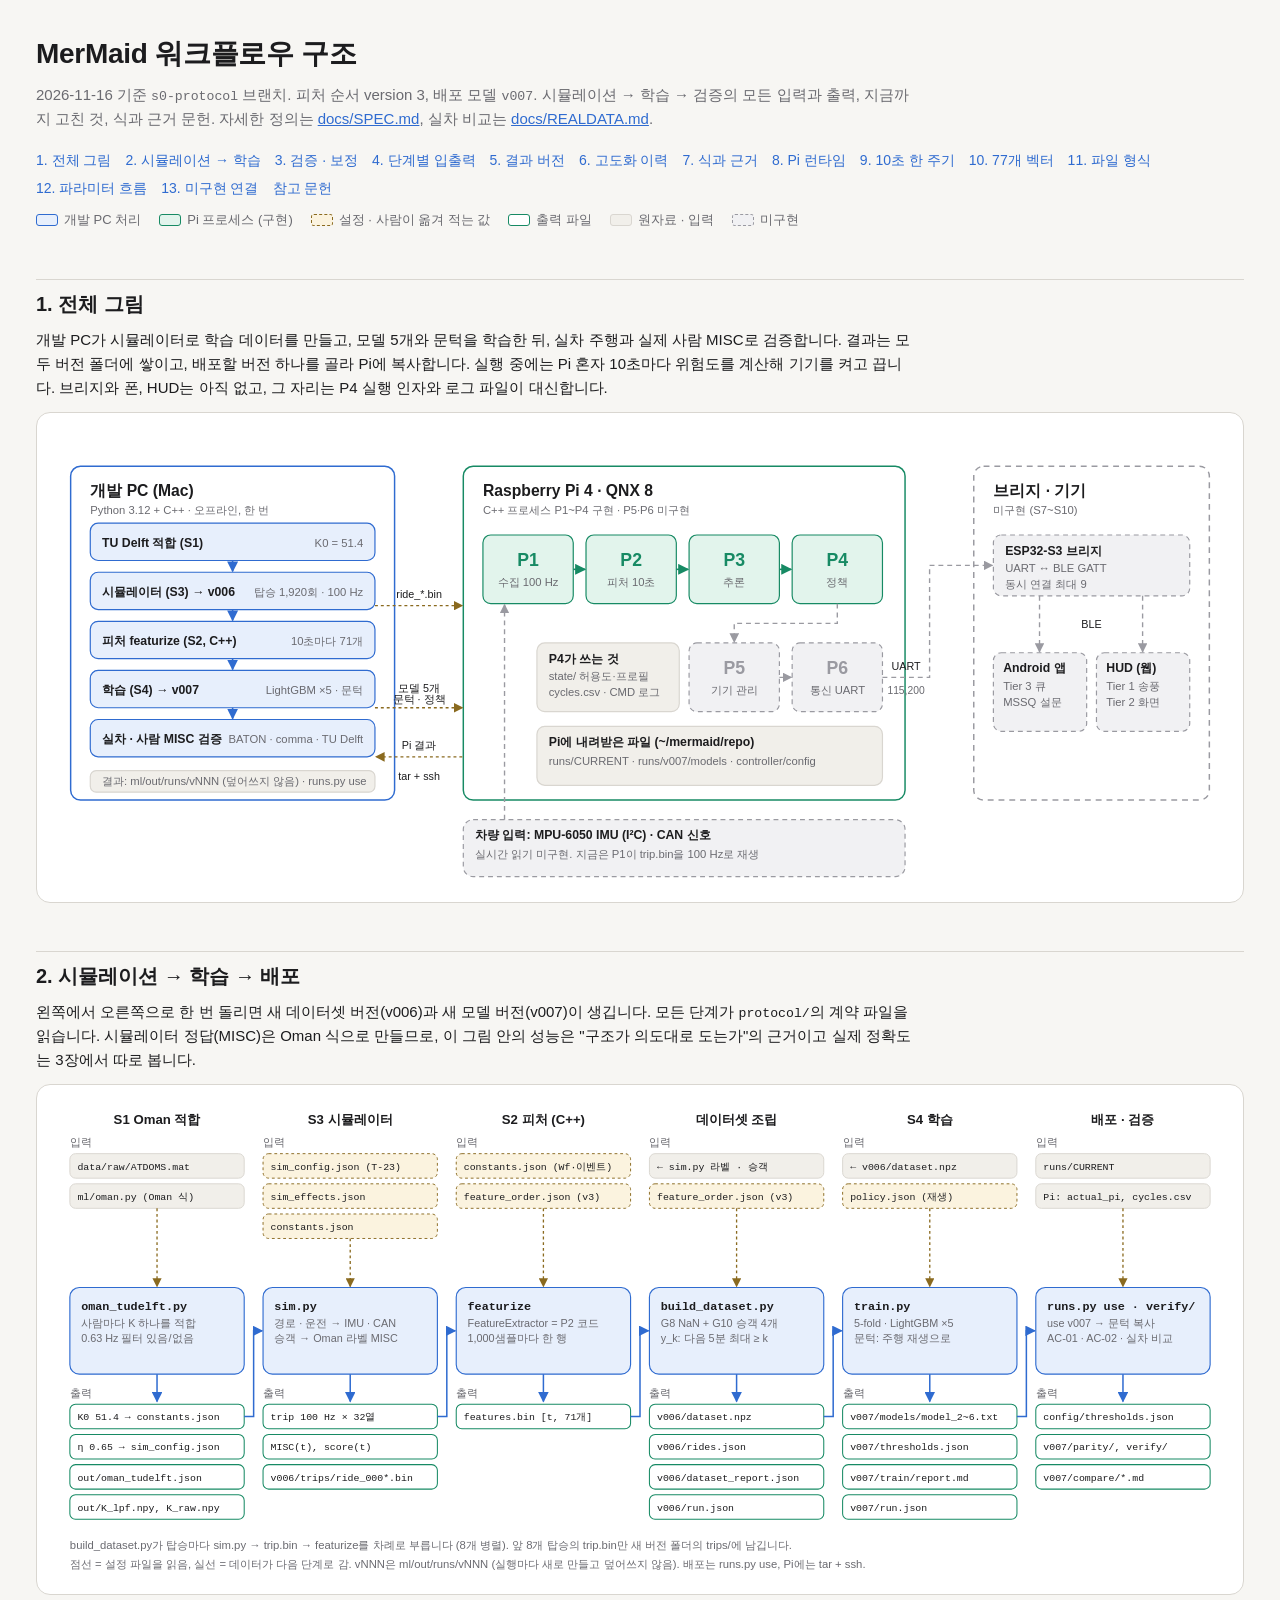
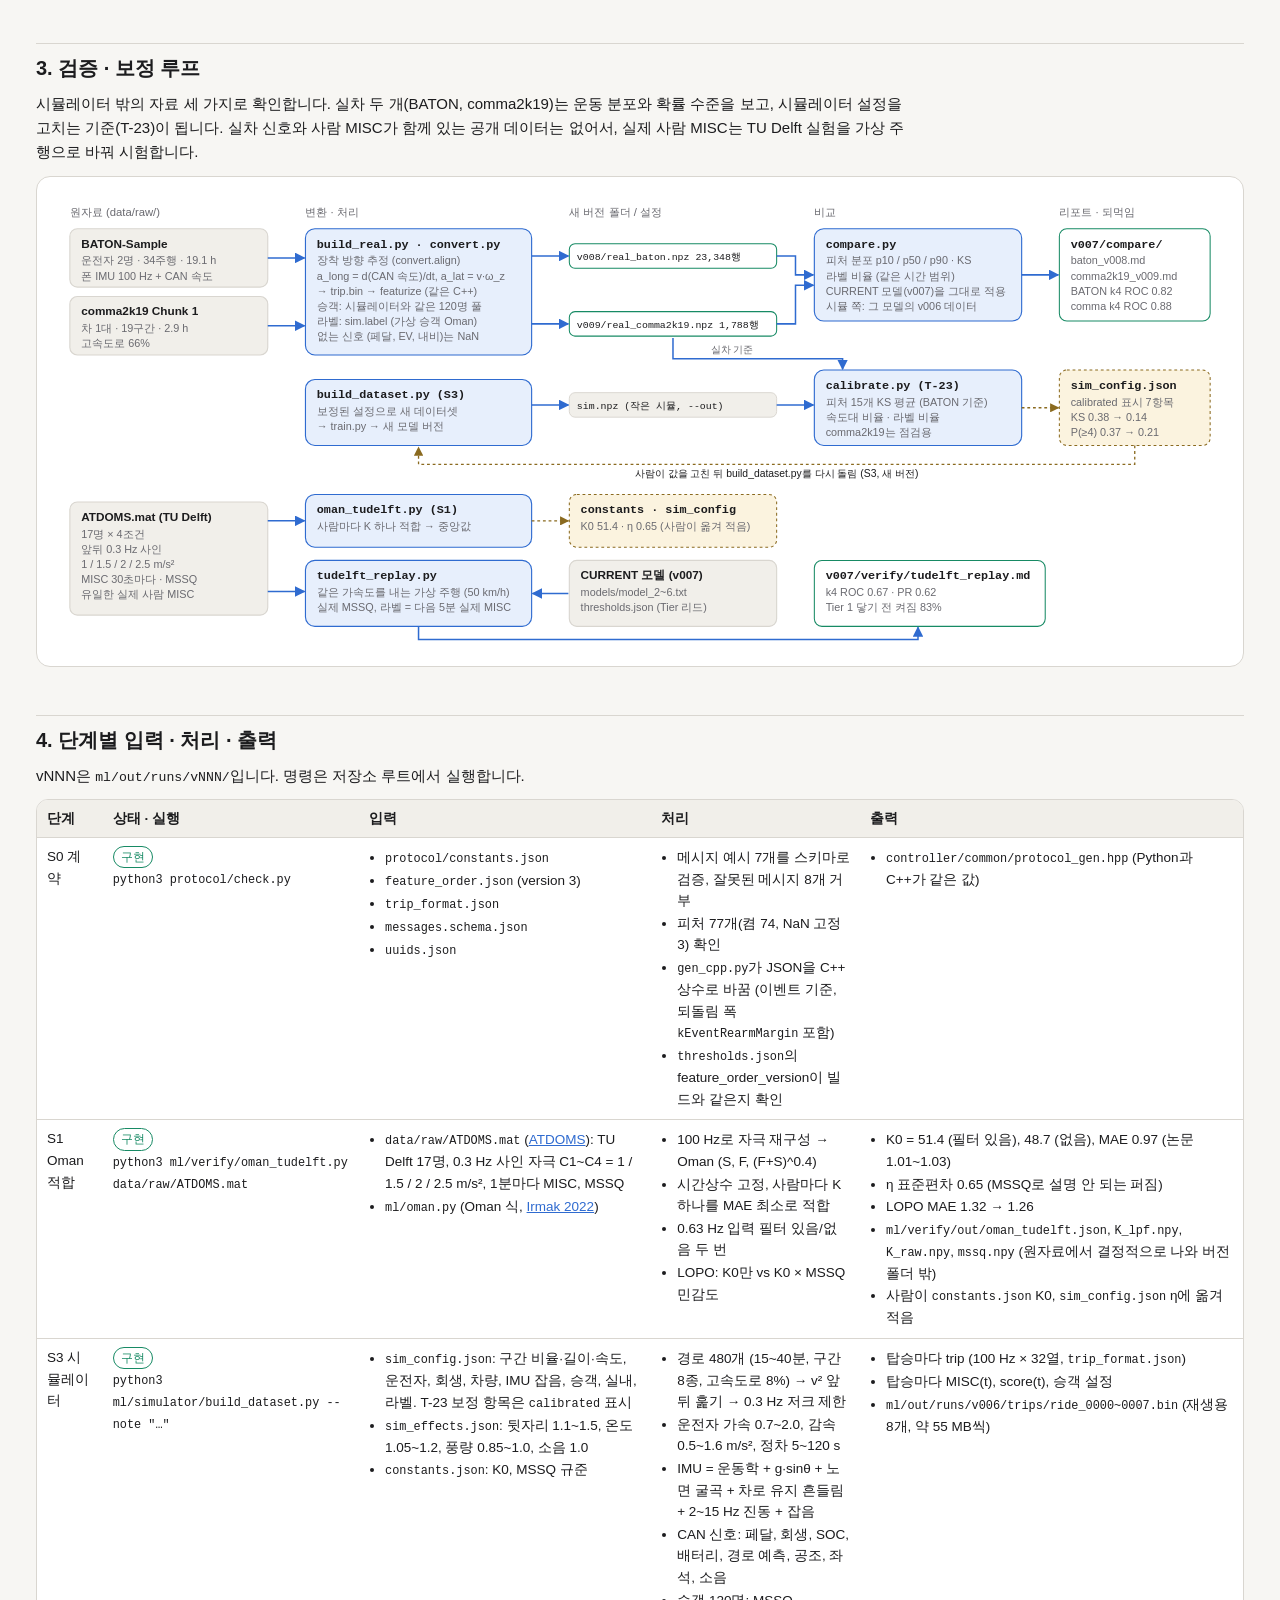
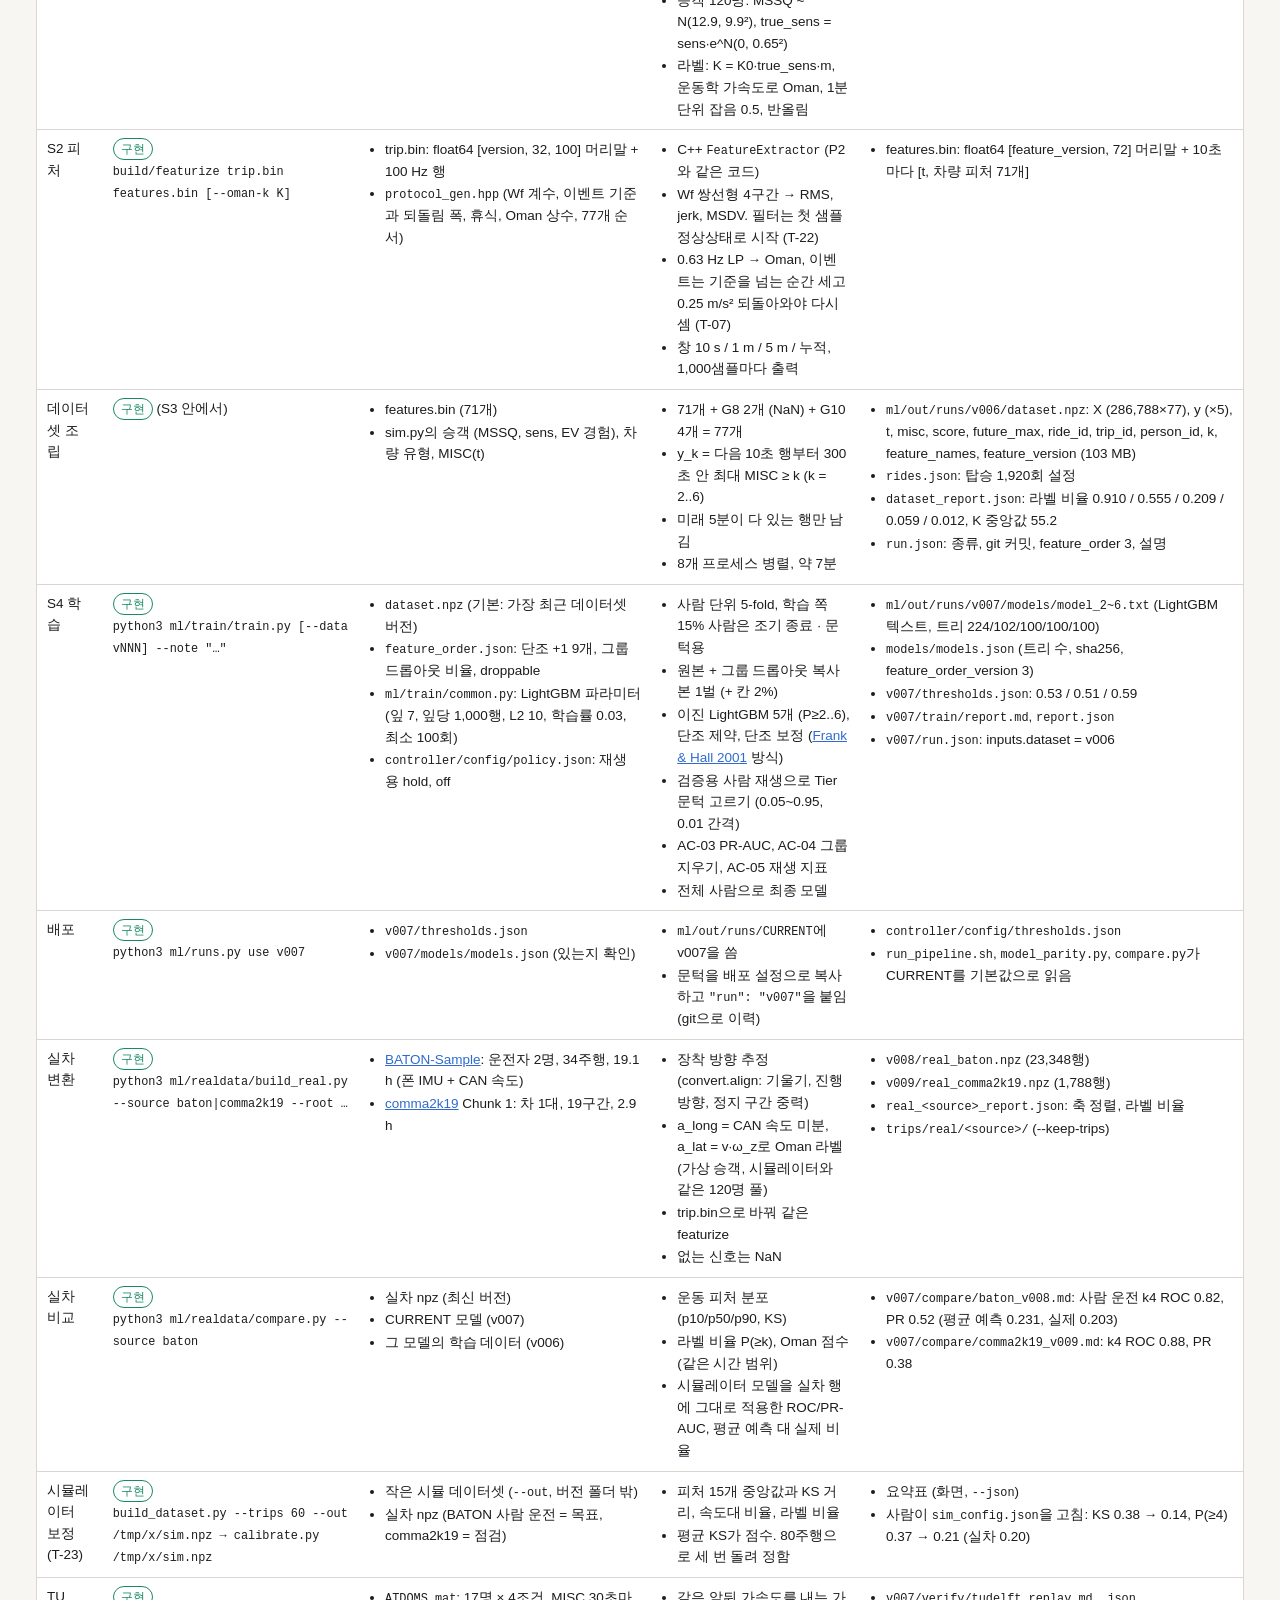
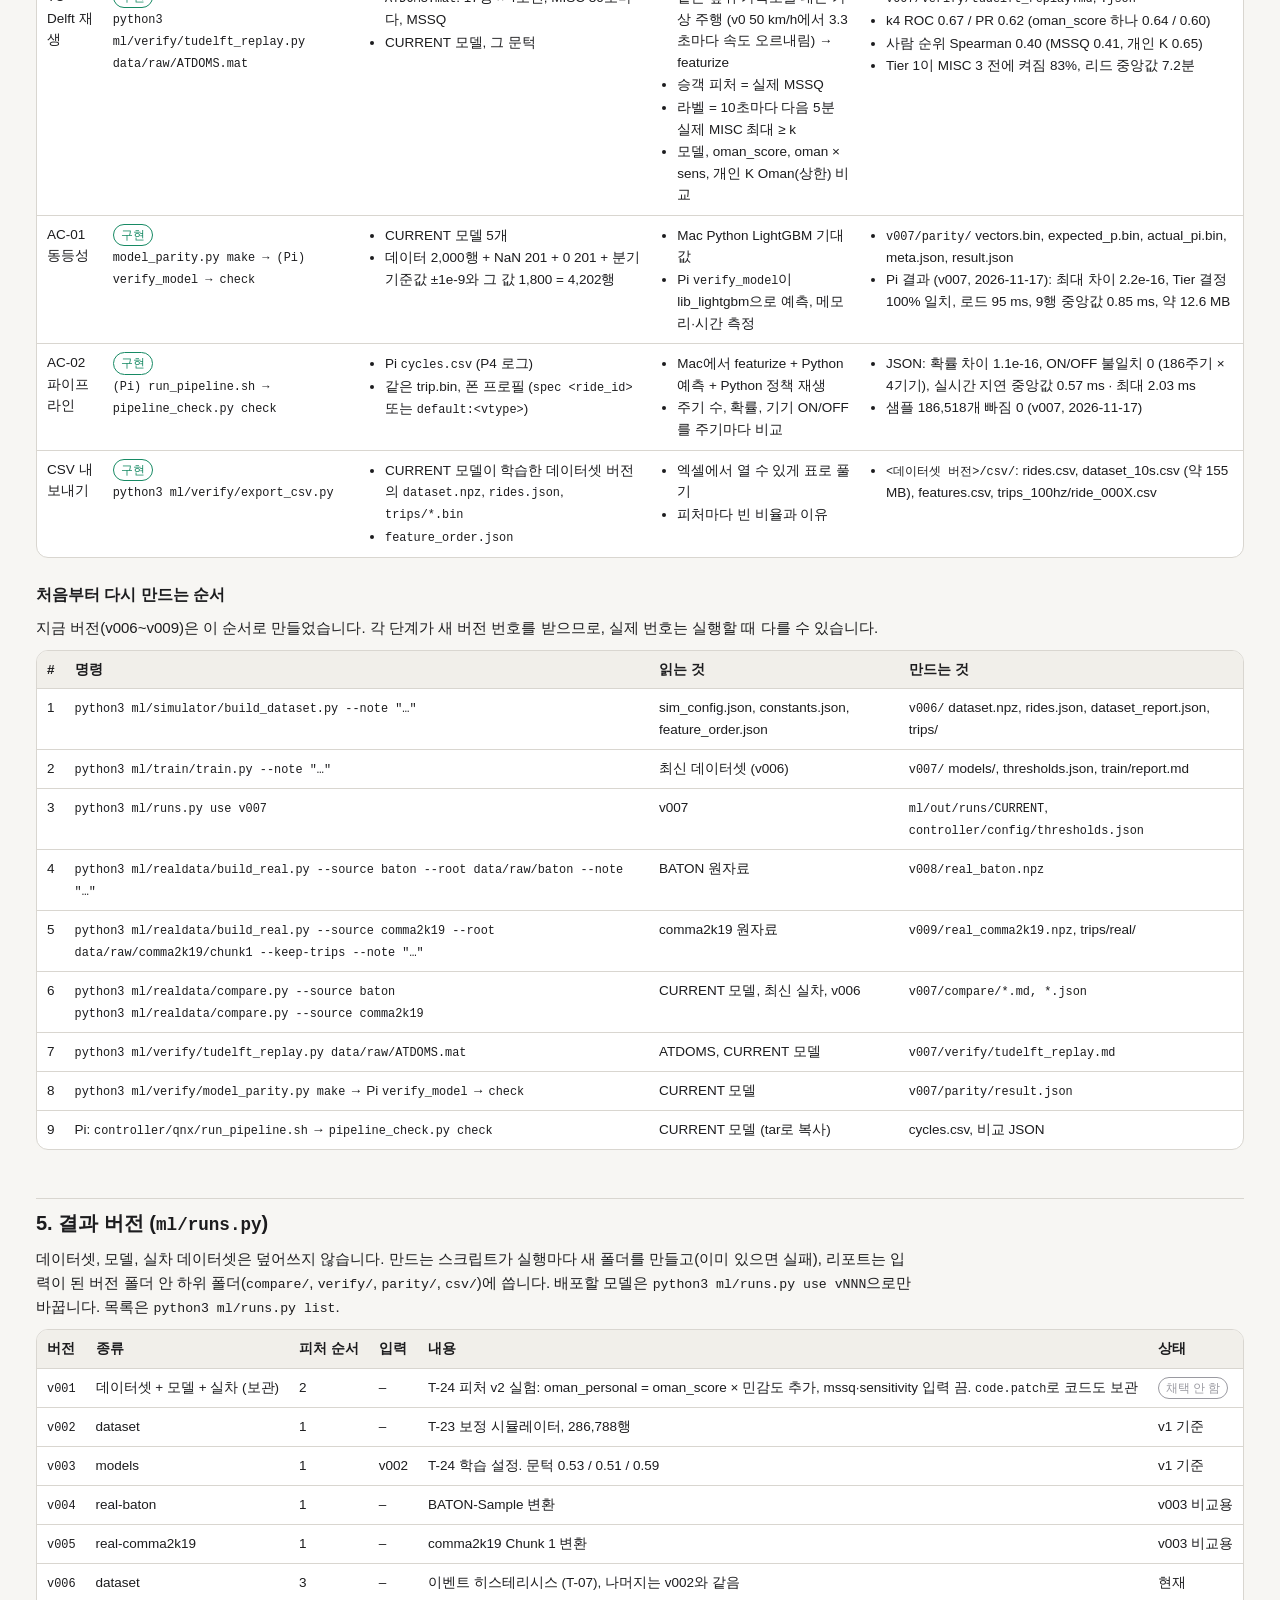
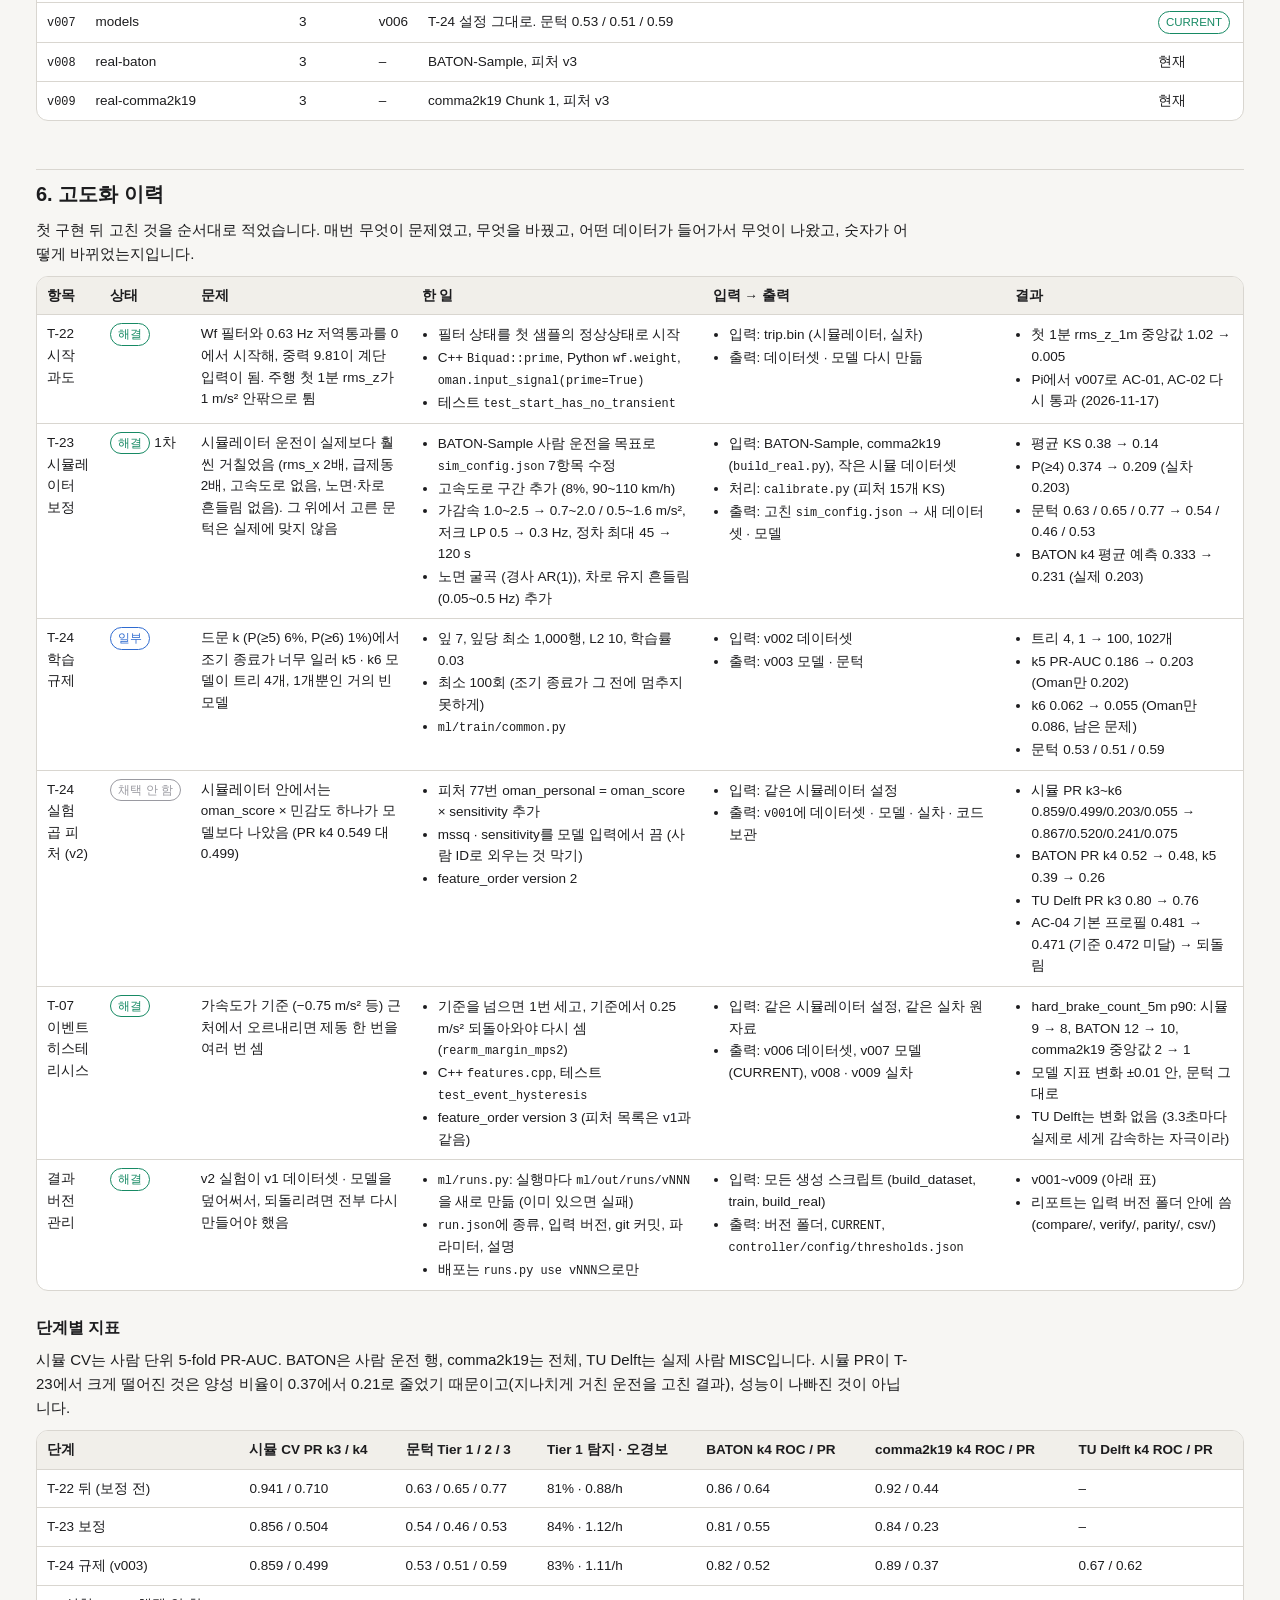
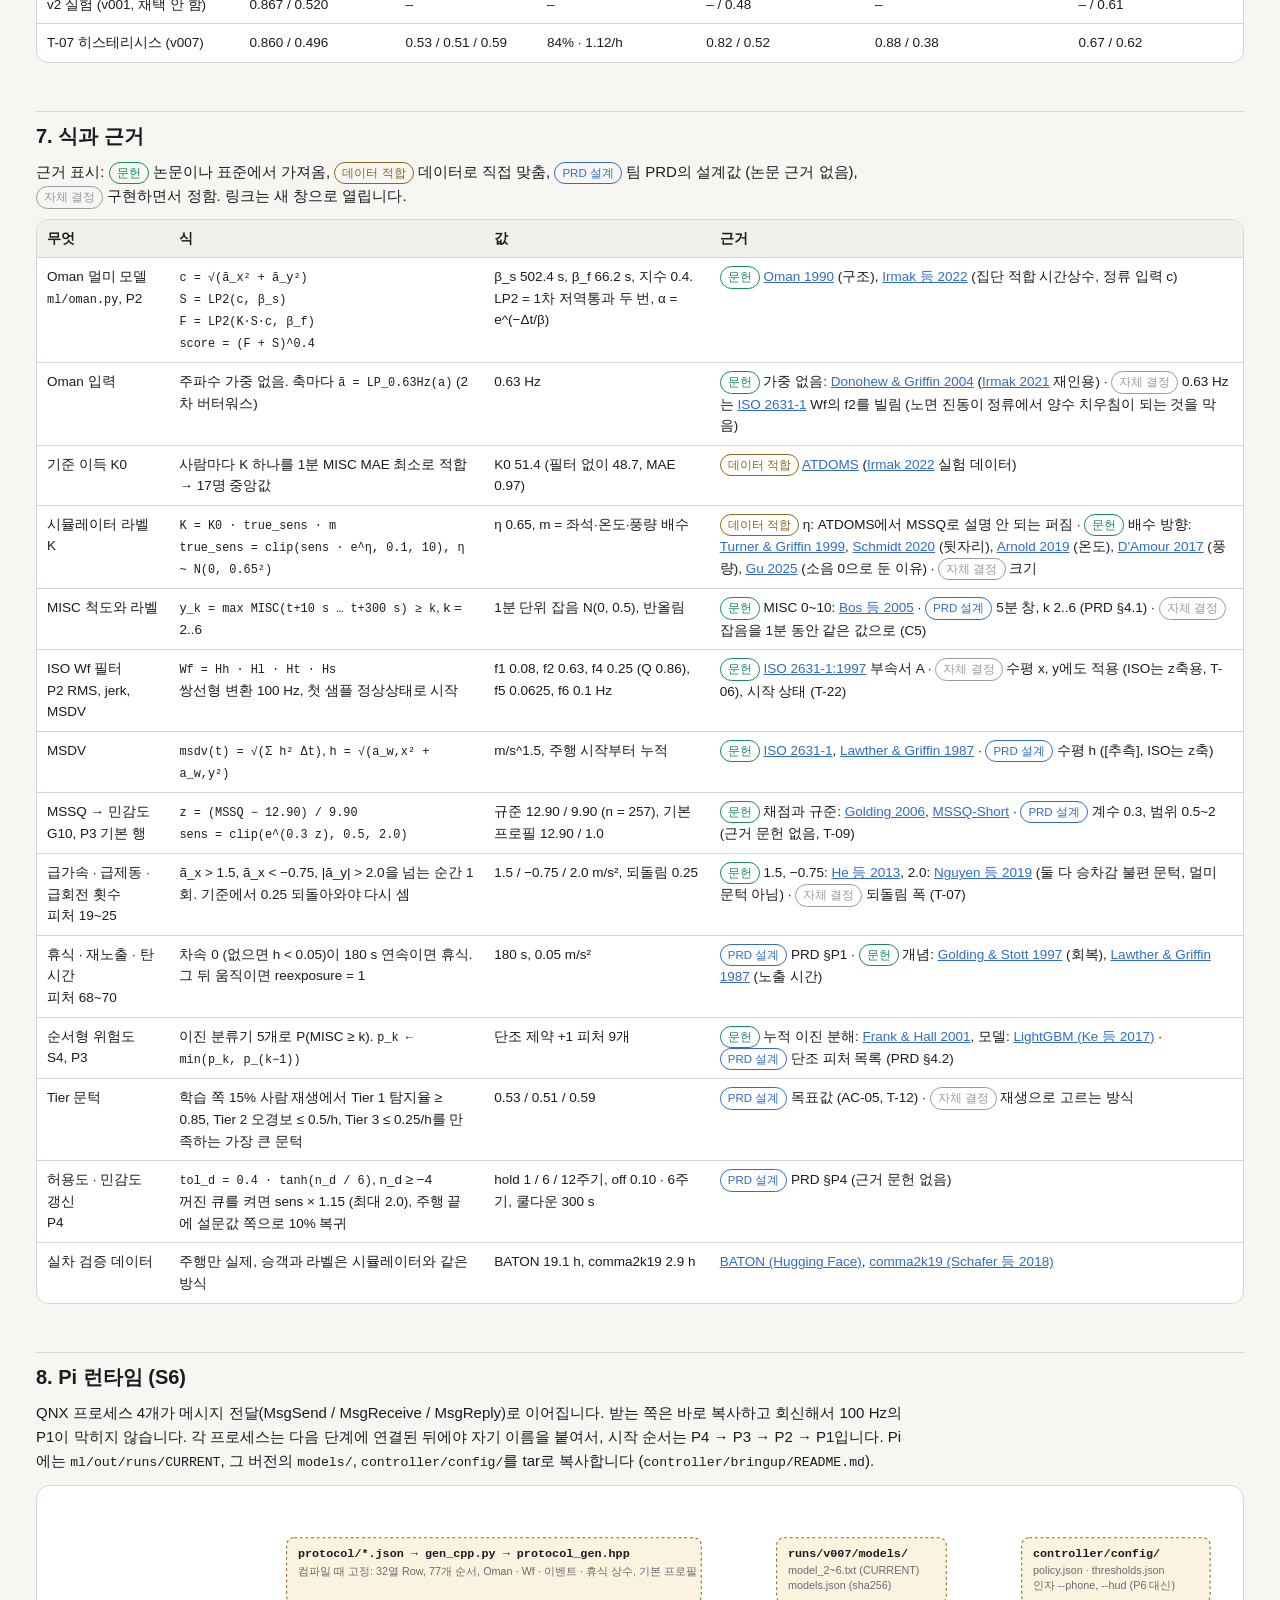
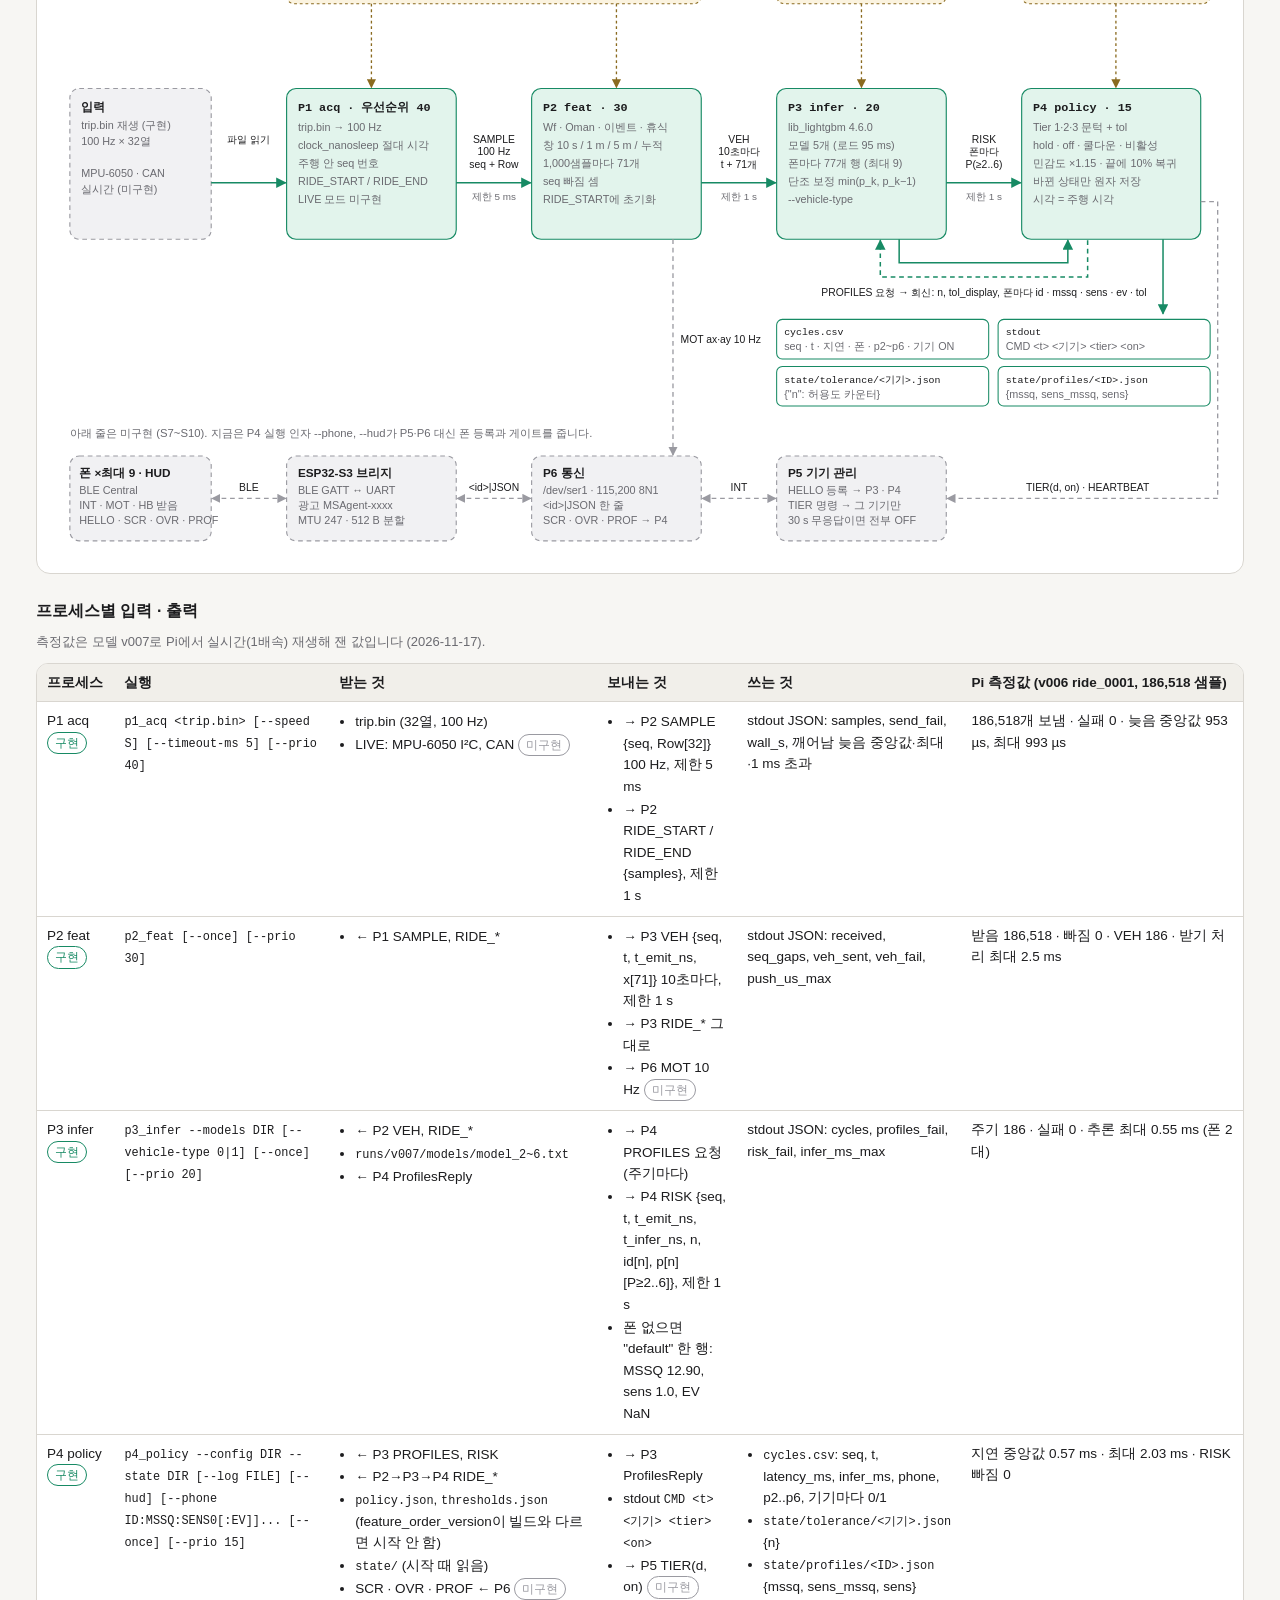
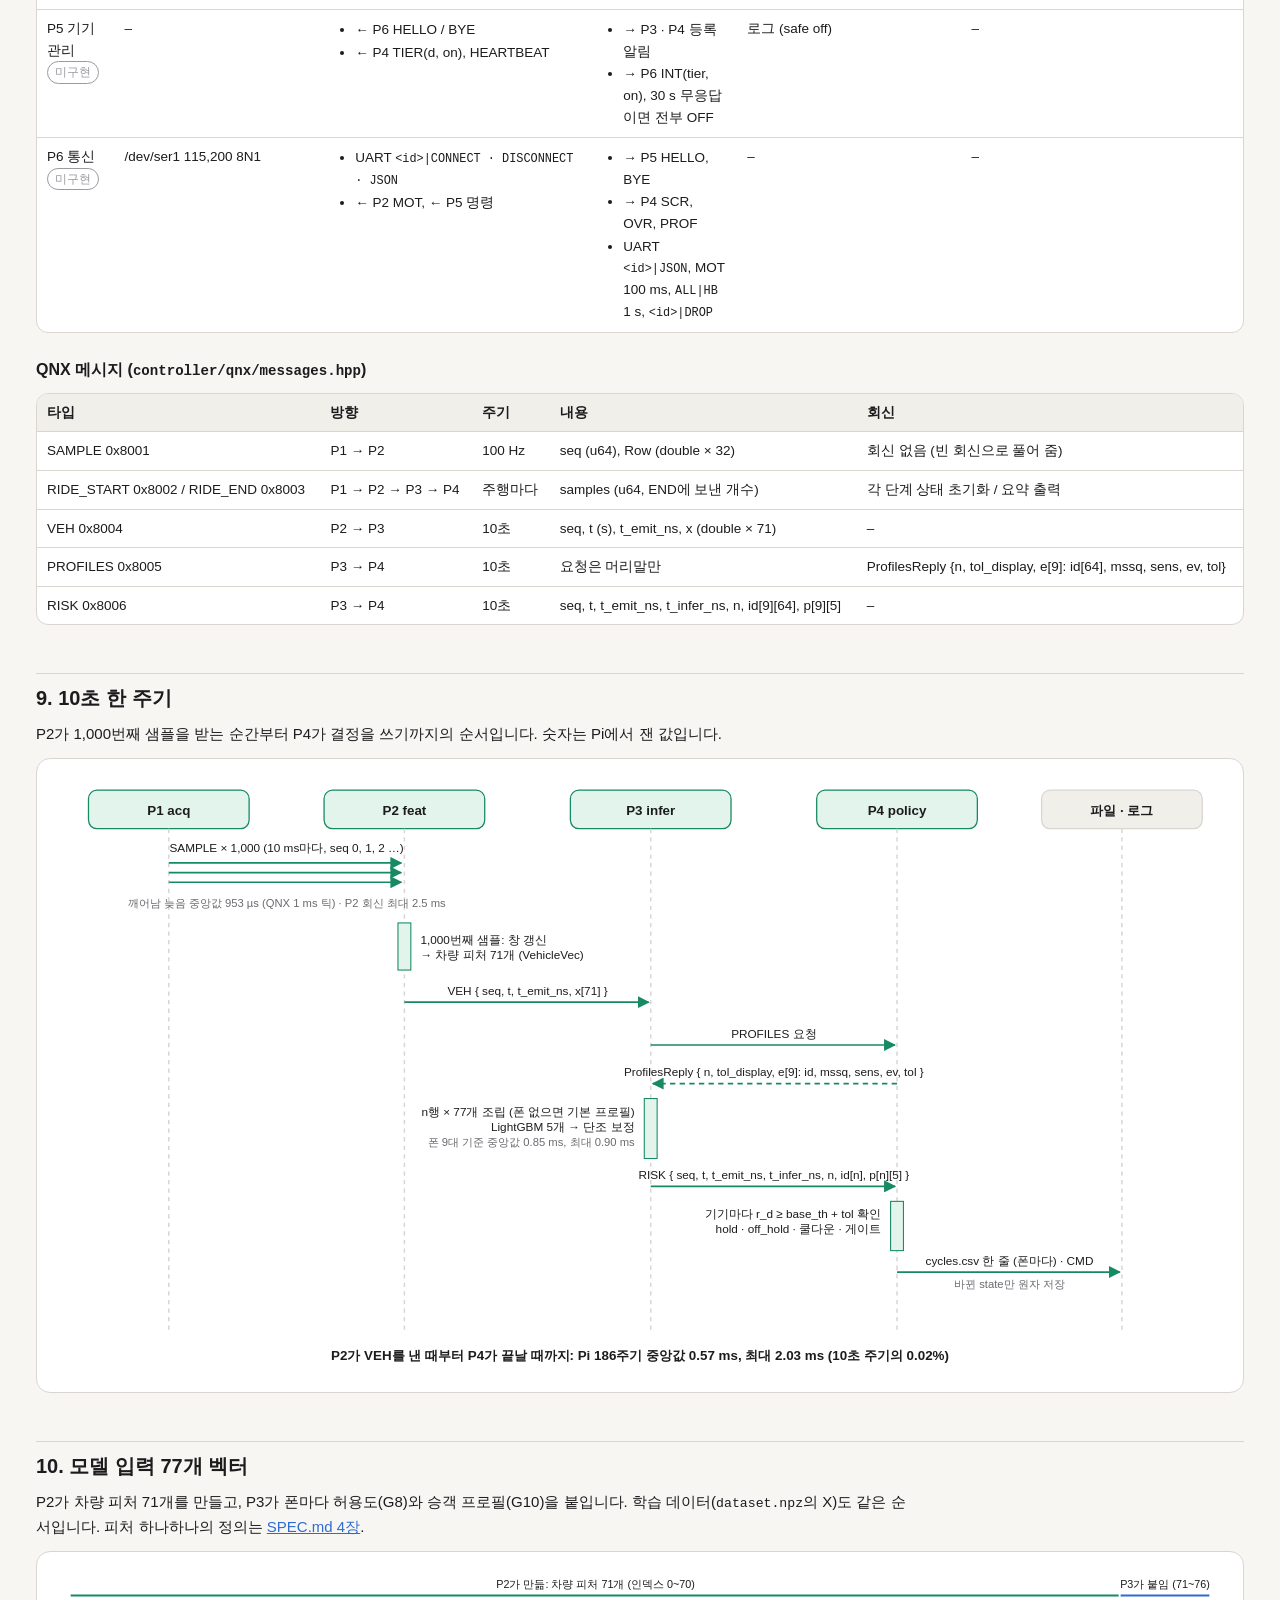
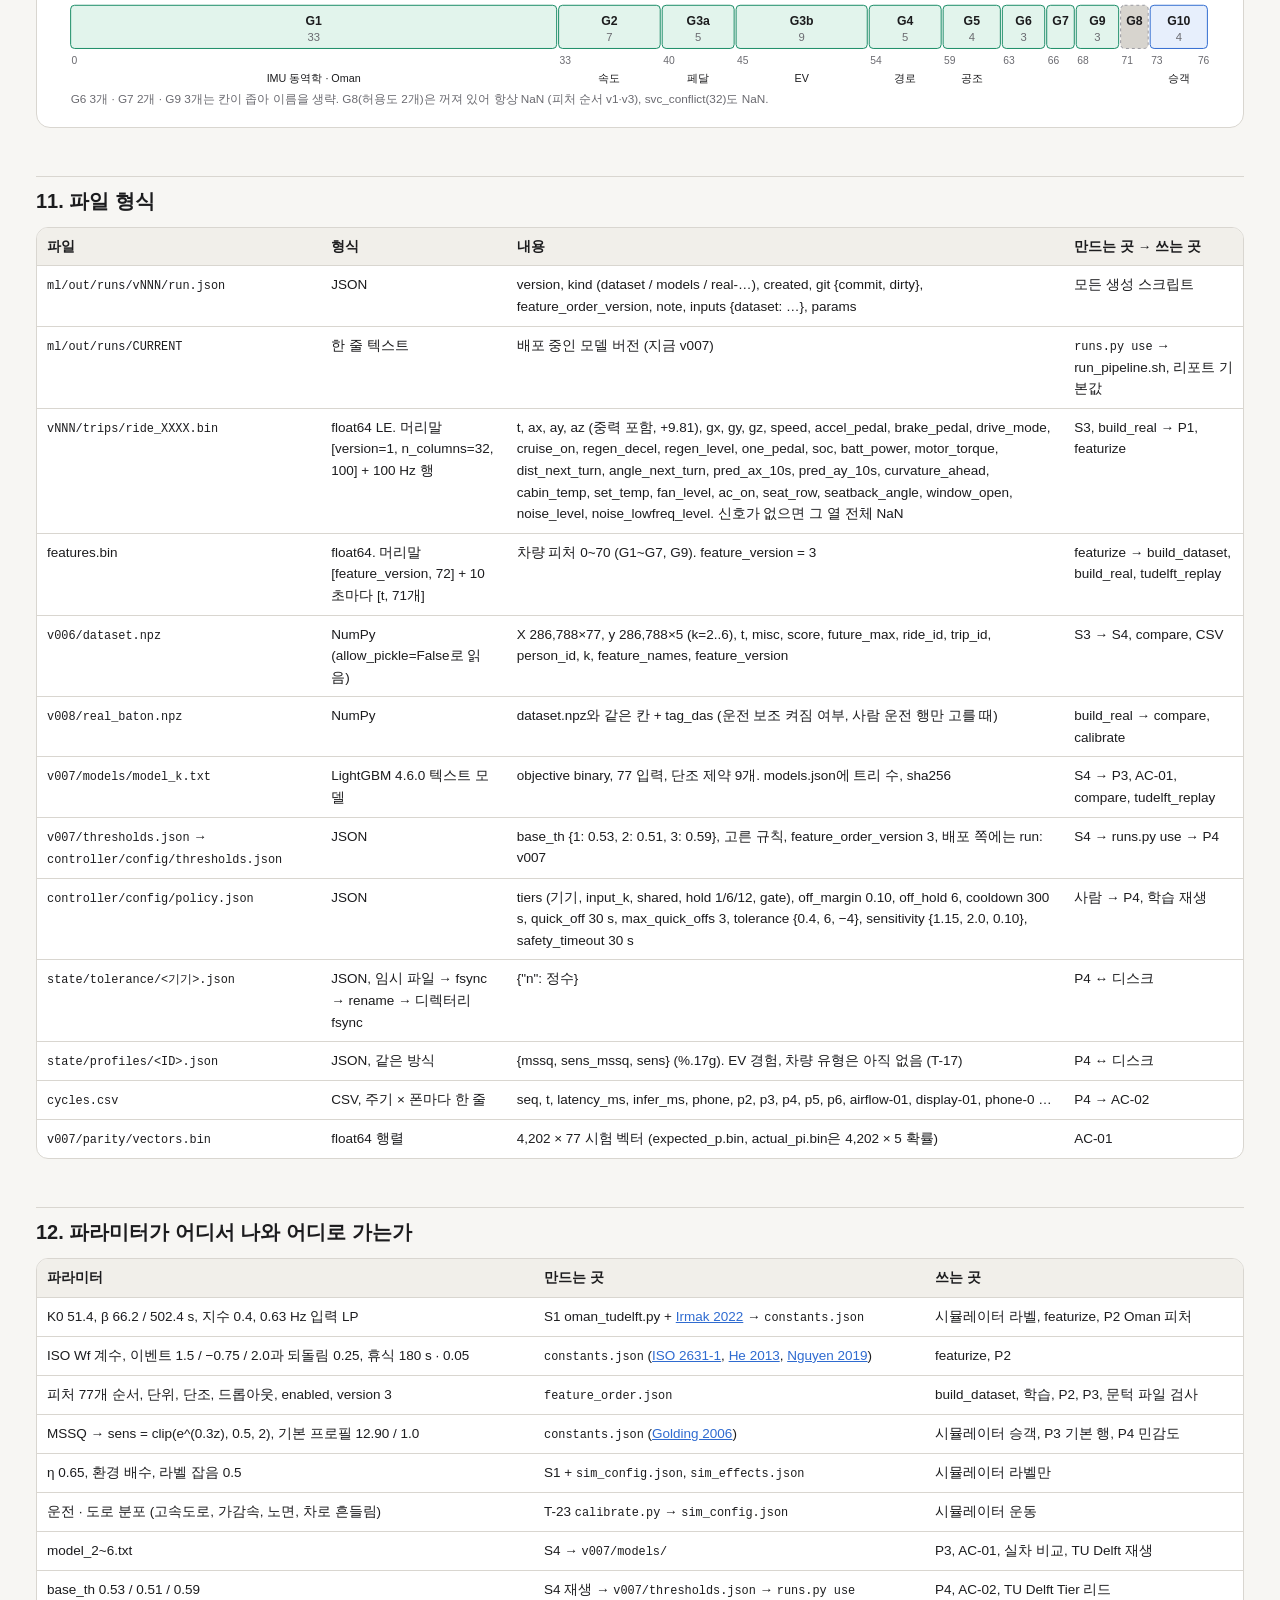
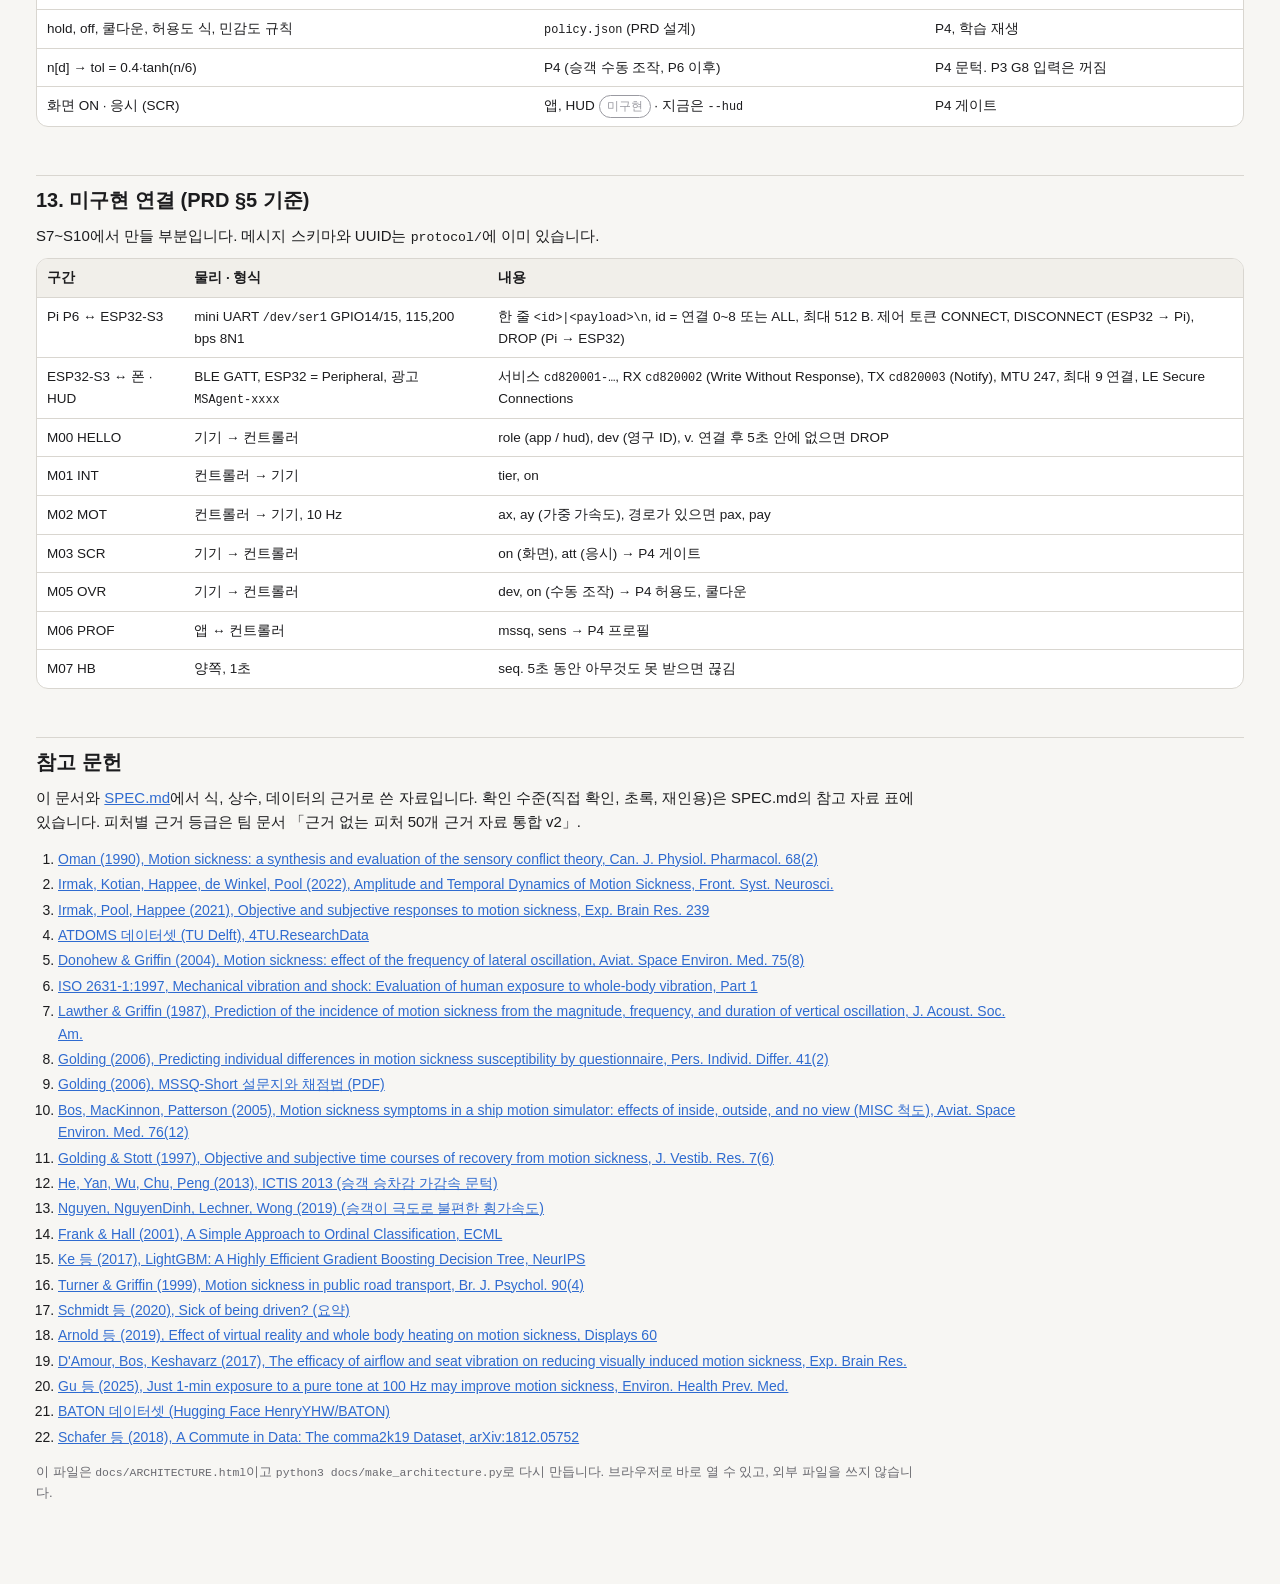
==== commit 18311dfb: "Record v007 Pi results: AC-01, AC-02 fast and real-time replay pass" ====
--- a/docs/ARCHITECTURE.html
+++ b/docs/ARCHITECTURE.html
@@ -239,10 +239,10 @@
 
 <h2 id="stages">4. 단계별 입력 · 처리 · 출력</h2>
 <p>vNNN은 <code>ml/out/runs/vNNN/</code>입니다. 명령은 저장소 루트에서 실행합니다.</p>
-<div class="tablewrap "><table><thead><tr><th>단계</th><th>상태 · 실행</th><th>입력</th><th>처리</th><th>출력</th></tr></thead><tbody><tr><td>S0 계약</td><td><span class="tag ok">구현</span><br><code>python3 protocol/check.py</code></td><td><ul><li><code>protocol/constants.json</code></li><li><code>feature_order.json</code> (version 3)</li><li><code>trip_format.json</code></li><li><code>messages.schema.json</code></li><li><code>uuids.json</code></li></ul></td><td><ul><li>메시지 예시 7개를 스키마로 검증, 잘못된 메시지 8개 거부</li><li>피처 77개(켬 74, NaN 고정 3) 확인</li><li><code>gen_cpp.py</code>가 JSON을 C++ 상수로 바꿈 (이벤트 기준, 되돌림 폭 <code>kEventRearmMargin</code> 포함)</li><li><code>thresholds.json</code>의 feature_order_version이 빌드와 같은지 확인</li></ul></td><td><ul><li><code>controller/common/protocol_gen.hpp</code> (Python과 C++가 같은 값)</li></ul></td></tr><tr><td>S1 Oman 적합</td><td><span class="tag ok">구현</span><br><code>python3 ml/verify/oman_tudelft.py data/raw/ATDOMS.mat</code></td><td><ul><li><code>data/raw/ATDOMS.mat</code> (<a href="https://data.4tu.nl/datasets/24d81854-b10b-446b-8798-ae31fb8782d0" target="_blank" rel="noopener">ATDOMS</a>): TU Delft 17명, 0.3 Hz 사인 자극 C1~C4 = 1 / 1.5 / 2 / 2.5 m/s², 1분마다 MISC, MSSQ</li><li><code>ml/oman.py</code> (Oman 식, <a href="https://doi.org/10.3389/fnsys.2022.866503" target="_blank" rel="noopener">Irmak 2022</a>)</li></ul></td><td><ul><li>100 Hz로 자극 재구성 → Oman (S, F, (F+S)^0.4)</li><li>시간상수 고정, 사람마다 K 하나를 MAE 최소로 적합</li><li>0.63 Hz 입력 필터 있음/없음 두 번</li><li>LOPO: K0만 vs K0 × MSSQ 민감도</li></ul></td><td><ul><li>K0 = 51.4 (필터 있음), 48.7 (없음), MAE 0.97 (논문 1.01~1.03)</li><li>η 표준편차 0.65 (MSSQ로 설명 안 되는 퍼짐)</li><li>LOPO MAE 1.32 → 1.26</li><li><code>ml/verify/out/oman_tudelft.json</code>, <code>K_lpf.npy</code>, <code>K_raw.npy</code>, <code>mssq.npy</code> (원자료에서 결정적으로 나와 버전 폴더 밖)</li><li>사람이 <code>constants.json</code> K0, <code>sim_config.json</code> η에 옮겨 적음</li></ul></td></tr><tr><td>S3 시뮬레이터</td><td><span class="tag ok">구현</span><br><code>python3 ml/simulator/build_dataset.py --note &quot;…&quot;</code></td><td><ul><li><code>sim_config.json</code>: 구간 비율·길이·속도, 운전자, 회생, 차량, IMU 잡음, 승객, 실내, 라벨. T-23 보정 항목은 <code>calibrated</code> 표시</li><li><code>sim_effects.json</code>: 뒷자리 1.1~1.5, 온도 1.05~1.2, 풍량 0.85~1.0, 소음 1.0</li><li><code>constants.json</code>: K0, MSSQ 규준</li></ul></td><td><ul><li>경로 480개 (15~40분, 구간 8종, 고속도로 8%) → v² 앞뒤 훑기 → 0.3 Hz 저크 제한</li><li>운전자 가속 0.7~2.0, 감속 0.5~1.6 m/s², 정차 5~120 s</li><li>IMU = 운동학 + g·sinθ + 노면 굴곡 + 차로 유지 흔들림 + 2~15 Hz 진동 + 잡음</li><li>CAN 신호: 페달, 회생, SOC, 배터리, 경로 예측, 공조, 좌석, 소음</li><li>승객 120명: MSSQ ~ N(12.9, 9.9²), true_sens = sens·e^N(0, 0.65²)</li><li>라벨: K = K0·true_sens·m, 운동학 가속도로 Oman, 1분 단위 잡음 0.5, 반올림</li></ul></td><td><ul><li>탑승마다 trip (100 Hz × 32열, <code>trip_format.json</code>)</li><li>탑승마다 MISC(t), score(t), 승객 설정</li><li><code>ml/out/runs/v006/trips/ride_0000~0007.bin</code> (재생용 8개, 약 55 MB씩)</li></ul></td></tr><tr><td>S2 피처</td><td><span class="tag ok">구현</span><br><code>build/featurize trip.bin features.bin [--oman-k K]</code></td><td><ul><li>trip.bin: float64 [version, 32, 100] 머리말 + 100 Hz 행</li><li><code>protocol_gen.hpp</code> (Wf 계수, 이벤트 기준과 되돌림 폭, 휴식, Oman 상수, 77개 순서)</li></ul></td><td><ul><li>C++ <code>FeatureExtractor</code> (P2와 같은 코드)</li><li>Wf 쌍선형 4구간 → RMS, jerk, MSDV. 필터는 첫 샘플 정상상태로 시작 (T-22)</li><li>0.63 Hz LP → Oman, 이벤트는 기준을 넘는 순간 세고 0.25 m/s² 되돌아와야 다시 셈 (T-07)</li><li>창 10 s / 1 m / 5 m / 누적, 1,000샘플마다 출력</li></ul></td><td><ul><li>features.bin: float64 [feature_version, 72] 머리말 + 10초마다 [t, 차량 피처 71개]</li></ul></td></tr><tr><td>데이터셋 조립</td><td><span class="tag ok">구현</span> (S3 안에서)</td><td><ul><li>features.bin (71개)</li><li>sim.py의 승객 (MSSQ, sens, EV 경험), 차량 유형, MISC(t)</li></ul></td><td><ul><li>71개 + G8 2개 (NaN) + G10 4개 = 77개</li><li>y_k = 다음 10초 행부터 300초 안 최대 MISC ≥ k (k = 2..6)</li><li>미래 5분이 다 있는 행만 남김</li><li>8개 프로세스 병렬, 약 7분</li></ul></td><td><ul><li><code>ml/out/runs/v006/dataset.npz</code>: X (286,788×77), y (×5), t, misc, score, future_max, ride_id, trip_id, person_id, k, feature_names, feature_version (103 MB)</li><li><code>rides.json</code>: 탑승 1,920회 설정</li><li><code>dataset_report.json</code>: 라벨 비율 0.910 / 0.555 / 0.209 / 0.059 / 0.012, K 중앙값 55.2</li><li><code>run.json</code>: 종류, git 커밋, feature_order 3, 설명</li></ul></td></tr><tr><td>S4 학습</td><td><span class="tag ok">구현</span><br><code>python3 ml/train/train.py [--data vNNN] --note &quot;…&quot;</code></td><td><ul><li><code>dataset.npz</code> (기본: 가장 최근 데이터셋 버전)</li><li><code>feature_order.json</code>: 단조 +1 9개, 그룹 드롭아웃 비율, droppable</li><li><code>ml/train/common.py</code>: LightGBM 파라미터 (잎 7, 잎당 1,000행, L2 10, 학습률 0.03, 최소 100회)</li><li><code>controller/config/policy.json</code>: 재생용 hold, off</li></ul></td><td><ul><li>사람 단위 5-fold, 학습 쪽 15% 사람은 조기 종료 · 문턱용</li><li>원본 + 그룹 드롭아웃 복사본 1벌 (+ 칸 2%)</li><li>이진 LightGBM 5개 (P≥2..6), 단조 제약, 단조 보정 (<a href="https://doi.org/10.1007/3-540-44795-4_13" target="_blank" rel="noopener">Frank &amp; Hall 2001</a> 방식)</li><li>검증용 사람 재생으로 Tier 문턱 고르기 (0.05~0.95, 0.01 간격)</li><li>AC-03 PR-AUC, AC-04 그룹 지우기, AC-05 재생 지표</li><li>전체 사람으로 최종 모델</li></ul></td><td><ul><li><code>ml/out/runs/v007/models/model_2~6.txt</code> (LightGBM 텍스트, 트리 224/102/100/100/100)</li><li><code>models/models.json</code> (트리 수, sha256, feature_order_version 3)</li><li><code>v007/thresholds.json</code>: 0.53 / 0.51 / 0.59</li><li><code>v007/train/report.md</code>, <code>report.json</code></li><li><code>v007/run.json</code>: inputs.dataset = v006</li></ul></td></tr><tr><td>배포</td><td><span class="tag ok">구현</span><br><code>python3 ml/runs.py use v007</code></td><td><ul><li><code>v007/thresholds.json</code></li><li><code>v007/models/models.json</code> (있는지 확인)</li></ul></td><td><ul><li><code>ml/out/runs/CURRENT</code>에 v007을 씀</li><li>문턱을 배포 설정으로 복사하고 <code>&quot;run&quot;: &quot;v007&quot;</code>을 붙임 (git으로 이력)</li></ul></td><td><ul><li><code>controller/config/thresholds.json</code></li><li><code>run_pipeline.sh</code>, <code>model_parity.py</code>, <code>compare.py</code>가 CURRENT를 기본값으로 읽음</li></ul></td></tr><tr><td>실차 변환</td><td><span class="tag ok">구현</span><br><code>python3 ml/realdata/build_real.py --source baton|comma2k19 --root …</code></td><td><ul><li><a href="https://huggingface.co/datasets/HenryYHW/BATON" target="_blank" rel="noopener">BATON-Sample</a>: 운전자 2명, 34주행, 19.1 h (폰 IMU + CAN 속도)</li><li><a href="https://arxiv.org/abs/1812.05752" target="_blank" rel="noopener">comma2k19</a> Chunk 1: 차 1대, 19구간, 2.9 h</li></ul></td><td><ul><li>장착 방향 추정 (convert.align: 기울기, 진행 방향, 정지 구간 중력)</li><li>a_long = CAN 속도 미분, a_lat = v·ω_z로 Oman 라벨 (가상 승객, 시뮬레이터와 같은 120명 풀)</li><li>trip.bin으로 바꿔 같은 featurize</li><li>없는 신호는 NaN</li></ul></td><td><ul><li><code>v008/real_baton.npz</code> (23,348행)</li><li><code>v009/real_comma2k19.npz</code> (1,788행)</li><li><code>real_&lt;source&gt;_report.json</code>: 축 정렬, 라벨 비율</li><li><code>trips/real/&lt;source&gt;/</code> (--keep-trips)</li></ul></td></tr><tr><td>실차 비교</td><td><span class="tag ok">구현</span><br><code>python3 ml/realdata/compare.py --source baton</code></td><td><ul><li>실차 npz (최신 버전)</li><li>CURRENT 모델 (v007)</li><li>그 모델의 학습 데이터 (v006)</li></ul></td><td><ul><li>운동 피처 분포 (p10/p50/p90, KS)</li><li>라벨 비율 P(≥k), Oman 점수 (같은 시간 범위)</li><li>시뮬레이터 모델을 실차 행에 그대로 적용한 ROC/PR-AUC, 평균 예측 대 실제 비율</li></ul></td><td><ul><li><code>v007/compare/baton_v008.md</code>: 사람 운전 k4 ROC 0.82, PR 0.52 (평균 예측 0.231, 실제 0.203)</li><li><code>v007/compare/comma2k19_v009.md</code>: k4 ROC 0.88, PR 0.38</li></ul></td></tr><tr><td>시뮬레이터 보정 (T-23)</td><td><span class="tag ok">구현</span><br><code>build_dataset.py --trips 60 --out /tmp/x/sim.npz → calibrate.py /tmp/x/sim.npz</code></td><td><ul><li>작은 시뮬 데이터셋 (<code>--out</code>, 버전 폴더 밖)</li><li>실차 npz (BATON 사람 운전 = 목표, comma2k19 = 점검)</li></ul></td><td><ul><li>피처 15개 중앙값과 KS 거리, 속도대 비율, 라벨 비율</li><li>평균 KS가 점수. 80주행으로 세 번 돌려 정함</li></ul></td><td><ul><li>요약표 (화면, <code>--json</code>)</li><li>사람이 <code>sim_config.json</code>을 고침: KS 0.38 → 0.14, P(≥4) 0.37 → 0.21 (실차 0.20)</li></ul></td></tr><tr><td>TU Delft 재생</td><td><span class="tag ok">구현</span><br><code>python3 ml/verify/tudelft_replay.py data/raw/ATDOMS.mat</code></td><td><ul><li><code>ATDOMS.mat</code>: 17명 × 4조건, MISC 30초마다, MSSQ</li><li>CURRENT 모델, 그 문턱</li></ul></td><td><ul><li>같은 앞뒤 가속도를 내는 가상 주행 (v0 50 km/h에서 3.3초마다 속도 오르내림) → featurize</li><li>승객 피처 = 실제 MSSQ</li><li>라벨 = 10초마다 다음 5분 실제 MISC 최대 ≥ k</li><li>모델, oman_score, oman × sens, 개인 K Oman(상한) 비교</li></ul></td><td><ul><li><code>v007/verify/tudelft_replay.md</code>, <code>.json</code></li><li>k4 ROC 0.67 / PR 0.62 (oman_score 하나 0.64 / 0.60)</li><li>사람 순위 Spearman 0.40 (MSSQ 0.41, 개인 K 0.65)</li><li>Tier 1이 MISC 3 전에 켜짐 83%, 리드 중앙값 7.2분</li></ul></td></tr><tr><td>AC-01 동등성</td><td><span class="tag ok">구현</span><br><code>model_parity.py make → (Pi) verify_model → check</code></td><td><ul><li>CURRENT 모델 5개</li><li>데이터 2,000행 + NaN 201 + 0 201 + 분기 기준값 ±1e-9와 그 값 1,800 = 4,202행</li></ul></td><td><ul><li>Mac Python LightGBM 기대값</li><li>Pi <code>verify_model</code>이 lib_lightgbm으로 예측, 메모리·시간 측정</li></ul></td><td><ul><li><code>v007/parity/</code> vectors.bin, expected_p.bin, actual_pi.bin, meta.json, result.json</li><li>지난 Pi 결과 (T-22 이전 모델): 최대 차이 2.2e-16, Tier 결정 100% 일치, 로드 126 ms, 9행 1.48 ms, 약 13 MB. v007은 Pi 재실행 대기</li></ul></td></tr><tr><td>AC-02 파이프라인</td><td><span class="tag ok">구현</span><br><code>(Pi) run_pipeline.sh → pipeline_check.py check</code></td><td><ul><li>Pi <code>cycles.csv</code> (P4 로그)</li><li>같은 trip.bin, 폰 프로필 (<code>spec &lt;ride_id&gt;</code> 또는 <code>default:&lt;vtype&gt;</code>)</li></ul></td><td><ul><li>Mac에서 featurize + Python 예측 + Python 정책 재생</li><li>주기 수, 확률, 기기 ON/OFF를 주기마다 비교</li></ul></td><td><ul><li>JSON: 확률 차이 1.1e-16, ON/OFF 불일치 0, 지연 중앙값 0.78 ms · 최대 1.84 ms (T-22 이전 모델)</li><li>샘플 200,535개 빠짐 0. v007은 Pi 재실행 대기</li></ul></td></tr><tr><td>CSV 내보내기</td><td><span class="tag ok">구현</span><br><code>python3 ml/verify/export_csv.py</code></td><td><ul><li>CURRENT 모델이 학습한 데이터셋 버전의 <code>dataset.npz</code>, <code>rides.json</code>, <code>trips/*.bin</code></li><li><code>feature_order.json</code></li></ul></td><td><ul><li>엑셀에서 열 수 있게 표로 풀기</li><li>피처마다 빈 비율과 이유</li></ul></td><td><ul><li><code>&lt;데이터셋 버전&gt;/csv/</code>: rides.csv, dataset_10s.csv (약 155 MB), features.csv, trips_100hz/ride_000X.csv</li></ul></td></tr></tbody></table></div>
+<div class="tablewrap "><table><thead><tr><th>단계</th><th>상태 · 실행</th><th>입력</th><th>처리</th><th>출력</th></tr></thead><tbody><tr><td>S0 계약</td><td><span class="tag ok">구현</span><br><code>python3 protocol/check.py</code></td><td><ul><li><code>protocol/constants.json</code></li><li><code>feature_order.json</code> (version 3)</li><li><code>trip_format.json</code></li><li><code>messages.schema.json</code></li><li><code>uuids.json</code></li></ul></td><td><ul><li>메시지 예시 7개를 스키마로 검증, 잘못된 메시지 8개 거부</li><li>피처 77개(켬 74, NaN 고정 3) 확인</li><li><code>gen_cpp.py</code>가 JSON을 C++ 상수로 바꿈 (이벤트 기준, 되돌림 폭 <code>kEventRearmMargin</code> 포함)</li><li><code>thresholds.json</code>의 feature_order_version이 빌드와 같은지 확인</li></ul></td><td><ul><li><code>controller/common/protocol_gen.hpp</code> (Python과 C++가 같은 값)</li></ul></td></tr><tr><td>S1 Oman 적합</td><td><span class="tag ok">구현</span><br><code>python3 ml/verify/oman_tudelft.py data/raw/ATDOMS.mat</code></td><td><ul><li><code>data/raw/ATDOMS.mat</code> (<a href="https://data.4tu.nl/datasets/24d81854-b10b-446b-8798-ae31fb8782d0" target="_blank" rel="noopener">ATDOMS</a>): TU Delft 17명, 0.3 Hz 사인 자극 C1~C4 = 1 / 1.5 / 2 / 2.5 m/s², 1분마다 MISC, MSSQ</li><li><code>ml/oman.py</code> (Oman 식, <a href="https://doi.org/10.3389/fnsys.2022.866503" target="_blank" rel="noopener">Irmak 2022</a>)</li></ul></td><td><ul><li>100 Hz로 자극 재구성 → Oman (S, F, (F+S)^0.4)</li><li>시간상수 고정, 사람마다 K 하나를 MAE 최소로 적합</li><li>0.63 Hz 입력 필터 있음/없음 두 번</li><li>LOPO: K0만 vs K0 × MSSQ 민감도</li></ul></td><td><ul><li>K0 = 51.4 (필터 있음), 48.7 (없음), MAE 0.97 (논문 1.01~1.03)</li><li>η 표준편차 0.65 (MSSQ로 설명 안 되는 퍼짐)</li><li>LOPO MAE 1.32 → 1.26</li><li><code>ml/verify/out/oman_tudelft.json</code>, <code>K_lpf.npy</code>, <code>K_raw.npy</code>, <code>mssq.npy</code> (원자료에서 결정적으로 나와 버전 폴더 밖)</li><li>사람이 <code>constants.json</code> K0, <code>sim_config.json</code> η에 옮겨 적음</li></ul></td></tr><tr><td>S3 시뮬레이터</td><td><span class="tag ok">구현</span><br><code>python3 ml/simulator/build_dataset.py --note &quot;…&quot;</code></td><td><ul><li><code>sim_config.json</code>: 구간 비율·길이·속도, 운전자, 회생, 차량, IMU 잡음, 승객, 실내, 라벨. T-23 보정 항목은 <code>calibrated</code> 표시</li><li><code>sim_effects.json</code>: 뒷자리 1.1~1.5, 온도 1.05~1.2, 풍량 0.85~1.0, 소음 1.0</li><li><code>constants.json</code>: K0, MSSQ 규준</li></ul></td><td><ul><li>경로 480개 (15~40분, 구간 8종, 고속도로 8%) → v² 앞뒤 훑기 → 0.3 Hz 저크 제한</li><li>운전자 가속 0.7~2.0, 감속 0.5~1.6 m/s², 정차 5~120 s</li><li>IMU = 운동학 + g·sinθ + 노면 굴곡 + 차로 유지 흔들림 + 2~15 Hz 진동 + 잡음</li><li>CAN 신호: 페달, 회생, SOC, 배터리, 경로 예측, 공조, 좌석, 소음</li><li>승객 120명: MSSQ ~ N(12.9, 9.9²), true_sens = sens·e^N(0, 0.65²)</li><li>라벨: K = K0·true_sens·m, 운동학 가속도로 Oman, 1분 단위 잡음 0.5, 반올림</li></ul></td><td><ul><li>탑승마다 trip (100 Hz × 32열, <code>trip_format.json</code>)</li><li>탑승마다 MISC(t), score(t), 승객 설정</li><li><code>ml/out/runs/v006/trips/ride_0000~0007.bin</code> (재생용 8개, 약 55 MB씩)</li></ul></td></tr><tr><td>S2 피처</td><td><span class="tag ok">구현</span><br><code>build/featurize trip.bin features.bin [--oman-k K]</code></td><td><ul><li>trip.bin: float64 [version, 32, 100] 머리말 + 100 Hz 행</li><li><code>protocol_gen.hpp</code> (Wf 계수, 이벤트 기준과 되돌림 폭, 휴식, Oman 상수, 77개 순서)</li></ul></td><td><ul><li>C++ <code>FeatureExtractor</code> (P2와 같은 코드)</li><li>Wf 쌍선형 4구간 → RMS, jerk, MSDV. 필터는 첫 샘플 정상상태로 시작 (T-22)</li><li>0.63 Hz LP → Oman, 이벤트는 기준을 넘는 순간 세고 0.25 m/s² 되돌아와야 다시 셈 (T-07)</li><li>창 10 s / 1 m / 5 m / 누적, 1,000샘플마다 출력</li></ul></td><td><ul><li>features.bin: float64 [feature_version, 72] 머리말 + 10초마다 [t, 차량 피처 71개]</li></ul></td></tr><tr><td>데이터셋 조립</td><td><span class="tag ok">구현</span> (S3 안에서)</td><td><ul><li>features.bin (71개)</li><li>sim.py의 승객 (MSSQ, sens, EV 경험), 차량 유형, MISC(t)</li></ul></td><td><ul><li>71개 + G8 2개 (NaN) + G10 4개 = 77개</li><li>y_k = 다음 10초 행부터 300초 안 최대 MISC ≥ k (k = 2..6)</li><li>미래 5분이 다 있는 행만 남김</li><li>8개 프로세스 병렬, 약 7분</li></ul></td><td><ul><li><code>ml/out/runs/v006/dataset.npz</code>: X (286,788×77), y (×5), t, misc, score, future_max, ride_id, trip_id, person_id, k, feature_names, feature_version (103 MB)</li><li><code>rides.json</code>: 탑승 1,920회 설정</li><li><code>dataset_report.json</code>: 라벨 비율 0.910 / 0.555 / 0.209 / 0.059 / 0.012, K 중앙값 55.2</li><li><code>run.json</code>: 종류, git 커밋, feature_order 3, 설명</li></ul></td></tr><tr><td>S4 학습</td><td><span class="tag ok">구현</span><br><code>python3 ml/train/train.py [--data vNNN] --note &quot;…&quot;</code></td><td><ul><li><code>dataset.npz</code> (기본: 가장 최근 데이터셋 버전)</li><li><code>feature_order.json</code>: 단조 +1 9개, 그룹 드롭아웃 비율, droppable</li><li><code>ml/train/common.py</code>: LightGBM 파라미터 (잎 7, 잎당 1,000행, L2 10, 학습률 0.03, 최소 100회)</li><li><code>controller/config/policy.json</code>: 재생용 hold, off</li></ul></td><td><ul><li>사람 단위 5-fold, 학습 쪽 15% 사람은 조기 종료 · 문턱용</li><li>원본 + 그룹 드롭아웃 복사본 1벌 (+ 칸 2%)</li><li>이진 LightGBM 5개 (P≥2..6), 단조 제약, 단조 보정 (<a href="https://doi.org/10.1007/3-540-44795-4_13" target="_blank" rel="noopener">Frank &amp; Hall 2001</a> 방식)</li><li>검증용 사람 재생으로 Tier 문턱 고르기 (0.05~0.95, 0.01 간격)</li><li>AC-03 PR-AUC, AC-04 그룹 지우기, AC-05 재생 지표</li><li>전체 사람으로 최종 모델</li></ul></td><td><ul><li><code>ml/out/runs/v007/models/model_2~6.txt</code> (LightGBM 텍스트, 트리 224/102/100/100/100)</li><li><code>models/models.json</code> (트리 수, sha256, feature_order_version 3)</li><li><code>v007/thresholds.json</code>: 0.53 / 0.51 / 0.59</li><li><code>v007/train/report.md</code>, <code>report.json</code></li><li><code>v007/run.json</code>: inputs.dataset = v006</li></ul></td></tr><tr><td>배포</td><td><span class="tag ok">구현</span><br><code>python3 ml/runs.py use v007</code></td><td><ul><li><code>v007/thresholds.json</code></li><li><code>v007/models/models.json</code> (있는지 확인)</li></ul></td><td><ul><li><code>ml/out/runs/CURRENT</code>에 v007을 씀</li><li>문턱을 배포 설정으로 복사하고 <code>&quot;run&quot;: &quot;v007&quot;</code>을 붙임 (git으로 이력)</li></ul></td><td><ul><li><code>controller/config/thresholds.json</code></li><li><code>run_pipeline.sh</code>, <code>model_parity.py</code>, <code>compare.py</code>가 CURRENT를 기본값으로 읽음</li></ul></td></tr><tr><td>실차 변환</td><td><span class="tag ok">구현</span><br><code>python3 ml/realdata/build_real.py --source baton|comma2k19 --root …</code></td><td><ul><li><a href="https://huggingface.co/datasets/HenryYHW/BATON" target="_blank" rel="noopener">BATON-Sample</a>: 운전자 2명, 34주행, 19.1 h (폰 IMU + CAN 속도)</li><li><a href="https://arxiv.org/abs/1812.05752" target="_blank" rel="noopener">comma2k19</a> Chunk 1: 차 1대, 19구간, 2.9 h</li></ul></td><td><ul><li>장착 방향 추정 (convert.align: 기울기, 진행 방향, 정지 구간 중력)</li><li>a_long = CAN 속도 미분, a_lat = v·ω_z로 Oman 라벨 (가상 승객, 시뮬레이터와 같은 120명 풀)</li><li>trip.bin으로 바꿔 같은 featurize</li><li>없는 신호는 NaN</li></ul></td><td><ul><li><code>v008/real_baton.npz</code> (23,348행)</li><li><code>v009/real_comma2k19.npz</code> (1,788행)</li><li><code>real_&lt;source&gt;_report.json</code>: 축 정렬, 라벨 비율</li><li><code>trips/real/&lt;source&gt;/</code> (--keep-trips)</li></ul></td></tr><tr><td>실차 비교</td><td><span class="tag ok">구현</span><br><code>python3 ml/realdata/compare.py --source baton</code></td><td><ul><li>실차 npz (최신 버전)</li><li>CURRENT 모델 (v007)</li><li>그 모델의 학습 데이터 (v006)</li></ul></td><td><ul><li>운동 피처 분포 (p10/p50/p90, KS)</li><li>라벨 비율 P(≥k), Oman 점수 (같은 시간 범위)</li><li>시뮬레이터 모델을 실차 행에 그대로 적용한 ROC/PR-AUC, 평균 예측 대 실제 비율</li></ul></td><td><ul><li><code>v007/compare/baton_v008.md</code>: 사람 운전 k4 ROC 0.82, PR 0.52 (평균 예측 0.231, 실제 0.203)</li><li><code>v007/compare/comma2k19_v009.md</code>: k4 ROC 0.88, PR 0.38</li></ul></td></tr><tr><td>시뮬레이터 보정 (T-23)</td><td><span class="tag ok">구현</span><br><code>build_dataset.py --trips 60 --out /tmp/x/sim.npz → calibrate.py /tmp/x/sim.npz</code></td><td><ul><li>작은 시뮬 데이터셋 (<code>--out</code>, 버전 폴더 밖)</li><li>실차 npz (BATON 사람 운전 = 목표, comma2k19 = 점검)</li></ul></td><td><ul><li>피처 15개 중앙값과 KS 거리, 속도대 비율, 라벨 비율</li><li>평균 KS가 점수. 80주행으로 세 번 돌려 정함</li></ul></td><td><ul><li>요약표 (화면, <code>--json</code>)</li><li>사람이 <code>sim_config.json</code>을 고침: KS 0.38 → 0.14, P(≥4) 0.37 → 0.21 (실차 0.20)</li></ul></td></tr><tr><td>TU Delft 재생</td><td><span class="tag ok">구현</span><br><code>python3 ml/verify/tudelft_replay.py data/raw/ATDOMS.mat</code></td><td><ul><li><code>ATDOMS.mat</code>: 17명 × 4조건, MISC 30초마다, MSSQ</li><li>CURRENT 모델, 그 문턱</li></ul></td><td><ul><li>같은 앞뒤 가속도를 내는 가상 주행 (v0 50 km/h에서 3.3초마다 속도 오르내림) → featurize</li><li>승객 피처 = 실제 MSSQ</li><li>라벨 = 10초마다 다음 5분 실제 MISC 최대 ≥ k</li><li>모델, oman_score, oman × sens, 개인 K Oman(상한) 비교</li></ul></td><td><ul><li><code>v007/verify/tudelft_replay.md</code>, <code>.json</code></li><li>k4 ROC 0.67 / PR 0.62 (oman_score 하나 0.64 / 0.60)</li><li>사람 순위 Spearman 0.40 (MSSQ 0.41, 개인 K 0.65)</li><li>Tier 1이 MISC 3 전에 켜짐 83%, 리드 중앙값 7.2분</li></ul></td></tr><tr><td>AC-01 동등성</td><td><span class="tag ok">구현</span><br><code>model_parity.py make → (Pi) verify_model → check</code></td><td><ul><li>CURRENT 모델 5개</li><li>데이터 2,000행 + NaN 201 + 0 201 + 분기 기준값 ±1e-9와 그 값 1,800 = 4,202행</li></ul></td><td><ul><li>Mac Python LightGBM 기대값</li><li>Pi <code>verify_model</code>이 lib_lightgbm으로 예측, 메모리·시간 측정</li></ul></td><td><ul><li><code>v007/parity/</code> vectors.bin, expected_p.bin, actual_pi.bin, meta.json, result.json</li><li>Pi 결과 (v007, 2026-11-17): 최대 차이 2.2e-16, Tier 결정 100% 일치, 로드 95 ms, 9행 중앙값 0.85 ms, 약 12.6 MB</li></ul></td></tr><tr><td>AC-02 파이프라인</td><td><span class="tag ok">구현</span><br><code>(Pi) run_pipeline.sh → pipeline_check.py check</code></td><td><ul><li>Pi <code>cycles.csv</code> (P4 로그)</li><li>같은 trip.bin, 폰 프로필 (<code>spec &lt;ride_id&gt;</code> 또는 <code>default:&lt;vtype&gt;</code>)</li></ul></td><td><ul><li>Mac에서 featurize + Python 예측 + Python 정책 재생</li><li>주기 수, 확률, 기기 ON/OFF를 주기마다 비교</li></ul></td><td><ul><li>JSON: 확률 차이 1.1e-16, ON/OFF 불일치 0 (186주기 × 4기기), 실시간 지연 중앙값 0.57 ms · 최대 2.03 ms</li><li>샘플 186,518개 빠짐 0 (v007, 2026-11-17)</li></ul></td></tr><tr><td>CSV 내보내기</td><td><span class="tag ok">구현</span><br><code>python3 ml/verify/export_csv.py</code></td><td><ul><li>CURRENT 모델이 학습한 데이터셋 버전의 <code>dataset.npz</code>, <code>rides.json</code>, <code>trips/*.bin</code></li><li><code>feature_order.json</code></li></ul></td><td><ul><li>엑셀에서 열 수 있게 표로 풀기</li><li>피처마다 빈 비율과 이유</li></ul></td><td><ul><li><code>&lt;데이터셋 버전&gt;/csv/</code>: rides.csv, dataset_10s.csv (약 155 MB), features.csv, trips_100hz/ride_000X.csv</li></ul></td></tr></tbody></table></div>
 <h3>처음부터 다시 만드는 순서</h3>
 <p>지금 버전(v006~v009)은 이 순서로 만들었습니다. 각 단계가 새 버전 번호를 받으므로, 실제 번호는 실행할 때 다를 수 있습니다.</p>
-<div class="tablewrap "><table><thead><tr><th>#</th><th>명령</th><th>읽는 것</th><th>만드는 것</th></tr></thead><tbody><tr><td>1</td><td><code>python3 ml/simulator/build_dataset.py --note &quot;…&quot;</code></td><td>sim_config.json, constants.json, feature_order.json</td><td><code>v006/</code> dataset.npz, rides.json, dataset_report.json, trips/</td></tr><tr><td>2</td><td><code>python3 ml/train/train.py --note &quot;…&quot;</code></td><td>최신 데이터셋 (v006)</td><td><code>v007/</code> models/, thresholds.json, train/report.md</td></tr><tr><td>3</td><td><code>python3 ml/runs.py use v007</code></td><td>v007</td><td><code>ml/out/runs/CURRENT</code>, <code>controller/config/thresholds.json</code></td></tr><tr><td>4</td><td><code>python3 ml/realdata/build_real.py --source baton --root data/raw/baton --note &quot;…&quot;</code></td><td>BATON 원자료</td><td><code>v008/real_baton.npz</code></td></tr><tr><td>5</td><td><code>python3 ml/realdata/build_real.py --source comma2k19 --root data/raw/comma2k19/chunk1 --keep-trips --note &quot;…&quot;</code></td><td>comma2k19 원자료</td><td><code>v009/real_comma2k19.npz</code>, trips/real/</td></tr><tr><td>6</td><td><code>python3 ml/realdata/compare.py --source baton</code><br><code>python3 ml/realdata/compare.py --source comma2k19</code></td><td>CURRENT 모델, 최신 실차, v006</td><td><code>v007/compare/*.md, *.json</code></td></tr><tr><td>7</td><td><code>python3 ml/verify/tudelft_replay.py data/raw/ATDOMS.mat</code></td><td>ATDOMS, CURRENT 모델</td><td><code>v007/verify/tudelft_replay.md</code></td></tr><tr><td>8</td><td><code>python3 ml/verify/model_parity.py make</code> → Pi <code>verify_model</code> → <code>check</code></td><td>CURRENT 모델</td><td><code>v007/parity/result.json</code> (Pi 재실행 대기)</td></tr><tr><td>9</td><td>Pi: <code>controller/qnx/run_pipeline.sh</code> → <code>pipeline_check.py check</code></td><td>CURRENT 모델 (tar로 복사)</td><td>cycles.csv, 비교 JSON (Pi 재실행 대기)</td></tr></tbody></table></div>
+<div class="tablewrap "><table><thead><tr><th>#</th><th>명령</th><th>읽는 것</th><th>만드는 것</th></tr></thead><tbody><tr><td>1</td><td><code>python3 ml/simulator/build_dataset.py --note &quot;…&quot;</code></td><td>sim_config.json, constants.json, feature_order.json</td><td><code>v006/</code> dataset.npz, rides.json, dataset_report.json, trips/</td></tr><tr><td>2</td><td><code>python3 ml/train/train.py --note &quot;…&quot;</code></td><td>최신 데이터셋 (v006)</td><td><code>v007/</code> models/, thresholds.json, train/report.md</td></tr><tr><td>3</td><td><code>python3 ml/runs.py use v007</code></td><td>v007</td><td><code>ml/out/runs/CURRENT</code>, <code>controller/config/thresholds.json</code></td></tr><tr><td>4</td><td><code>python3 ml/realdata/build_real.py --source baton --root data/raw/baton --note &quot;…&quot;</code></td><td>BATON 원자료</td><td><code>v008/real_baton.npz</code></td></tr><tr><td>5</td><td><code>python3 ml/realdata/build_real.py --source comma2k19 --root data/raw/comma2k19/chunk1 --keep-trips --note &quot;…&quot;</code></td><td>comma2k19 원자료</td><td><code>v009/real_comma2k19.npz</code>, trips/real/</td></tr><tr><td>6</td><td><code>python3 ml/realdata/compare.py --source baton</code><br><code>python3 ml/realdata/compare.py --source comma2k19</code></td><td>CURRENT 모델, 최신 실차, v006</td><td><code>v007/compare/*.md, *.json</code></td></tr><tr><td>7</td><td><code>python3 ml/verify/tudelft_replay.py data/raw/ATDOMS.mat</code></td><td>ATDOMS, CURRENT 모델</td><td><code>v007/verify/tudelft_replay.md</code></td></tr><tr><td>8</td><td><code>python3 ml/verify/model_parity.py make</code> → Pi <code>verify_model</code> → <code>check</code></td><td>CURRENT 모델</td><td><code>v007/parity/result.json</code></td></tr><tr><td>9</td><td>Pi: <code>controller/qnx/run_pipeline.sh</code> → <code>pipeline_check.py check</code></td><td>CURRENT 모델 (tar로 복사)</td><td>cycles.csv, 비교 JSON</td></tr></tbody></table></div>
 
 <h2 id="versions">5. 결과 버전 (<code>ml/runs.py</code>)</h2>
 <p>데이터셋, 모델, 실차 데이터셋은 덮어쓰지 않습니다. 만드는 스크립트가 실행마다 새 폴더를 만들고(이미 있으면 실패), 리포트는 입력이 된 버전 폴더 안 하위 폴더(<code>compare/</code>, <code>verify/</code>, <code>parity/</code>, <code>csv/</code>)에 씁니다. 배포할 모델은 <code>python3 ml/runs.py use vNNN</code>으로만 바꿉니다. 목록은 <code>python3 ml/runs.py list</code>.</p>
@@ -250,7 +250,7 @@
 
 <h2 id="upgrades">6. 고도화 이력</h2>
 <p>첫 구현 뒤 고친 것을 순서대로 적었습니다. 매번 무엇이 문제였고, 무엇을 바꿨고, 어떤 데이터가 들어가서 무엇이 나왔고, 숫자가 어떻게 바뀌었는지입니다.</p>
-<div class="tablewrap "><table><thead><tr><th>항목</th><th>상태</th><th>문제</th><th>한 일</th><th>입력 → 출력</th><th>결과</th></tr></thead><tbody><tr><td>T-22<br>시작 과도</td><td><span class="tag ok">해결</span></td><td>Wf 필터와 0.63 Hz 저역통과를 0에서 시작해, 중력 9.81이 계단 입력이 됨. 주행 첫 1분 rms_z가 1 m/s² 안팎으로 튐</td><td><ul><li>필터 상태를 첫 샘플의 정상상태로 시작</li><li>C++ <code>Biquad::prime</code>, Python <code>wf.weight</code>, <code>oman.input_signal(prime=True)</code></li><li>테스트 <code>test_start_has_no_transient</code></li></ul></td><td><ul><li>입력: trip.bin (시뮬레이터, 실차)</li><li>출력: 데이터셋 · 모델 다시 만듦</li></ul></td><td><ul><li>첫 1분 rms_z_1m 중앙값 1.02 → 0.005</li><li>Mac AC-01 통과. Pi 재실행 대기</li></ul></td></tr><tr><td>T-23<br>시뮬레이터 보정</td><td><span class="tag ok">해결</span> 1차</td><td>시뮬레이터 운전이 실제보다 훨씬 거칠었음 (rms_x 2배, 급제동 2배, 고속도로 없음, 노면·차로 흔들림 없음). 그 위에서 고른 문턱은 실제에 맞지 않음</td><td><ul><li>BATON-Sample 사람 운전을 목표로 <code>sim_config.json</code> 7항목 수정</li><li>고속도로 구간 추가 (8%, 90~110 km/h)</li><li>가감속 1.0~2.5 → 0.7~2.0 / 0.5~1.6 m/s², 저크 LP 0.5 → 0.3 Hz, 정차 최대 45 → 120 s</li><li>노면 굴곡 (경사 AR(1)), 차로 유지 흔들림 (0.05~0.5 Hz) 추가</li></ul></td><td><ul><li>입력: BATON-Sample, comma2k19 (<code>build_real.py</code>), 작은 시뮬 데이터셋</li><li>처리: <code>calibrate.py</code> (피처 15개 KS)</li><li>출력: 고친 <code>sim_config.json</code> → 새 데이터셋 · 모델</li></ul></td><td><ul><li>평균 KS 0.38 → 0.14</li><li>P(≥4) 0.374 → 0.209 (실차 0.203)</li><li>문턱 0.63 / 0.65 / 0.77 → 0.54 / 0.46 / 0.53</li><li>BATON k4 평균 예측 0.333 → 0.231 (실제 0.203)</li></ul></td></tr><tr><td>T-24<br>학습 규제</td><td><span class="tag pc">일부</span></td><td>드문 k (P(≥5) 6%, P(≥6) 1%)에서 조기 종료가 너무 일러 k5 · k6 모델이 트리 4개, 1개뿐인 거의 빈 모델</td><td><ul><li>잎 7, 잎당 최소 1,000행, L2 10, 학습률 0.03</li><li>최소 100회 (조기 종료가 그 전에 멈추지 못하게)</li><li><code>ml/train/common.py</code></li></ul></td><td><ul><li>입력: v002 데이터셋</li><li>출력: v003 모델 · 문턱</li></ul></td><td><ul><li>트리 4, 1 → 100, 102개</li><li>k5 PR-AUC 0.186 → 0.203 (Oman만 0.202)</li><li>k6 0.062 → 0.055 (Oman만 0.086, 남은 문제)</li><li>문턱 0.53 / 0.51 / 0.59</li></ul></td></tr><tr><td>T-24 실험<br>곱 피처 (v2)</td><td><span class="tag no">채택 안 함</span></td><td>시뮬레이터 안에서는 oman_score × 민감도 하나가 모델보다 나았음 (PR k4 0.549 대 0.499)</td><td><ul><li>피처 77번 oman_personal = oman_score × sensitivity 추가</li><li>mssq · sensitivity를 모델 입력에서 끔 (사람 ID로 외우는 것 막기)</li><li>feature_order version 2</li></ul></td><td><ul><li>입력: 같은 시뮬레이터 설정</li><li>출력: <code>v001</code>에 데이터셋 · 모델 · 실차 · 코드 보관</li></ul></td><td><ul><li>시뮬 PR k3~k6 0.859/0.499/0.203/0.055 → 0.867/0.520/0.241/0.075</li><li>BATON PR k4 0.52 → 0.48, k5 0.39 → 0.26</li><li>TU Delft PR k3 0.80 → 0.76</li><li>AC-04 기본 프로필 0.481 → 0.471 (기준 0.472 미달) → 되돌림</li></ul></td></tr><tr><td>T-07<br>이벤트 히스테리시스</td><td><span class="tag ok">해결</span></td><td>가속도가 기준 (−0.75 m/s² 등) 근처에서 오르내리면 제동 한 번을 여러 번 셈</td><td><ul><li>기준을 넘으면 1번 세고, 기준에서 0.25 m/s² 되돌아와야 다시 셈 (<code>rearm_margin_mps2</code>)</li><li>C++ <code>features.cpp</code>, 테스트 <code>test_event_hysteresis</code></li><li>feature_order version 3 (피처 목록은 v1과 같음)</li></ul></td><td><ul><li>입력: 같은 시뮬레이터 설정, 같은 실차 원자료</li><li>출력: v006 데이터셋, v007 모델 (CURRENT), v008 · v009 실차</li></ul></td><td><ul><li>hard_brake_count_5m p90: 시뮬 9 → 8, BATON 12 → 10, comma2k19 중앙값 2 → 1</li><li>모델 지표 변화 ±0.01 안, 문턱 그대로</li><li>TU Delft는 변화 없음 (3.3초마다 실제로 세게 감속하는 자극이라)</li></ul></td></tr><tr><td>결과 버전 관리</td><td><span class="tag ok">해결</span></td><td>v2 실험이 v1 데이터셋 · 모델을 덮어써서, 되돌리려면 전부 다시 만들어야 했음</td><td><ul><li><code>ml/runs.py</code>: 실행마다 <code>ml/out/runs/vNNN</code>을 새로 만듦 (이미 있으면 실패)</li><li><code>run.json</code>에 종류, 입력 버전, git 커밋, 파라미터, 설명</li><li>배포는 <code>runs.py use vNNN</code>으로만</li></ul></td><td><ul><li>입력: 모든 생성 스크립트 (build_dataset, train, build_real)</li><li>출력: 버전 폴더, <code>CURRENT</code>, <code>controller/config/thresholds.json</code></li></ul></td><td><ul><li>v001~v009 (아래 표)</li><li>리포트는 입력 버전 폴더 안에 씀 (compare/, verify/, parity/, csv/)</li></ul></td></tr></tbody></table></div>
+<div class="tablewrap "><table><thead><tr><th>항목</th><th>상태</th><th>문제</th><th>한 일</th><th>입력 → 출력</th><th>결과</th></tr></thead><tbody><tr><td>T-22<br>시작 과도</td><td><span class="tag ok">해결</span></td><td>Wf 필터와 0.63 Hz 저역통과를 0에서 시작해, 중력 9.81이 계단 입력이 됨. 주행 첫 1분 rms_z가 1 m/s² 안팎으로 튐</td><td><ul><li>필터 상태를 첫 샘플의 정상상태로 시작</li><li>C++ <code>Biquad::prime</code>, Python <code>wf.weight</code>, <code>oman.input_signal(prime=True)</code></li><li>테스트 <code>test_start_has_no_transient</code></li></ul></td><td><ul><li>입력: trip.bin (시뮬레이터, 실차)</li><li>출력: 데이터셋 · 모델 다시 만듦</li></ul></td><td><ul><li>첫 1분 rms_z_1m 중앙값 1.02 → 0.005</li><li>Pi에서 v007로 AC-01, AC-02 다시 통과 (2026-11-17)</li></ul></td></tr><tr><td>T-23<br>시뮬레이터 보정</td><td><span class="tag ok">해결</span> 1차</td><td>시뮬레이터 운전이 실제보다 훨씬 거칠었음 (rms_x 2배, 급제동 2배, 고속도로 없음, 노면·차로 흔들림 없음). 그 위에서 고른 문턱은 실제에 맞지 않음</td><td><ul><li>BATON-Sample 사람 운전을 목표로 <code>sim_config.json</code> 7항목 수정</li><li>고속도로 구간 추가 (8%, 90~110 km/h)</li><li>가감속 1.0~2.5 → 0.7~2.0 / 0.5~1.6 m/s², 저크 LP 0.5 → 0.3 Hz, 정차 최대 45 → 120 s</li><li>노면 굴곡 (경사 AR(1)), 차로 유지 흔들림 (0.05~0.5 Hz) 추가</li></ul></td><td><ul><li>입력: BATON-Sample, comma2k19 (<code>build_real.py</code>), 작은 시뮬 데이터셋</li><li>처리: <code>calibrate.py</code> (피처 15개 KS)</li><li>출력: 고친 <code>sim_config.json</code> → 새 데이터셋 · 모델</li></ul></td><td><ul><li>평균 KS 0.38 → 0.14</li><li>P(≥4) 0.374 → 0.209 (실차 0.203)</li><li>문턱 0.63 / 0.65 / 0.77 → 0.54 / 0.46 / 0.53</li><li>BATON k4 평균 예측 0.333 → 0.231 (실제 0.203)</li></ul></td></tr><tr><td>T-24<br>학습 규제</td><td><span class="tag pc">일부</span></td><td>드문 k (P(≥5) 6%, P(≥6) 1%)에서 조기 종료가 너무 일러 k5 · k6 모델이 트리 4개, 1개뿐인 거의 빈 모델</td><td><ul><li>잎 7, 잎당 최소 1,000행, L2 10, 학습률 0.03</li><li>최소 100회 (조기 종료가 그 전에 멈추지 못하게)</li><li><code>ml/train/common.py</code></li></ul></td><td><ul><li>입력: v002 데이터셋</li><li>출력: v003 모델 · 문턱</li></ul></td><td><ul><li>트리 4, 1 → 100, 102개</li><li>k5 PR-AUC 0.186 → 0.203 (Oman만 0.202)</li><li>k6 0.062 → 0.055 (Oman만 0.086, 남은 문제)</li><li>문턱 0.53 / 0.51 / 0.59</li></ul></td></tr><tr><td>T-24 실험<br>곱 피처 (v2)</td><td><span class="tag no">채택 안 함</span></td><td>시뮬레이터 안에서는 oman_score × 민감도 하나가 모델보다 나았음 (PR k4 0.549 대 0.499)</td><td><ul><li>피처 77번 oman_personal = oman_score × sensitivity 추가</li><li>mssq · sensitivity를 모델 입력에서 끔 (사람 ID로 외우는 것 막기)</li><li>feature_order version 2</li></ul></td><td><ul><li>입력: 같은 시뮬레이터 설정</li><li>출력: <code>v001</code>에 데이터셋 · 모델 · 실차 · 코드 보관</li></ul></td><td><ul><li>시뮬 PR k3~k6 0.859/0.499/0.203/0.055 → 0.867/0.520/0.241/0.075</li><li>BATON PR k4 0.52 → 0.48, k5 0.39 → 0.26</li><li>TU Delft PR k3 0.80 → 0.76</li><li>AC-04 기본 프로필 0.481 → 0.471 (기준 0.472 미달) → 되돌림</li></ul></td></tr><tr><td>T-07<br>이벤트 히스테리시스</td><td><span class="tag ok">해결</span></td><td>가속도가 기준 (−0.75 m/s² 등) 근처에서 오르내리면 제동 한 번을 여러 번 셈</td><td><ul><li>기준을 넘으면 1번 세고, 기준에서 0.25 m/s² 되돌아와야 다시 셈 (<code>rearm_margin_mps2</code>)</li><li>C++ <code>features.cpp</code>, 테스트 <code>test_event_hysteresis</code></li><li>feature_order version 3 (피처 목록은 v1과 같음)</li></ul></td><td><ul><li>입력: 같은 시뮬레이터 설정, 같은 실차 원자료</li><li>출력: v006 데이터셋, v007 모델 (CURRENT), v008 · v009 실차</li></ul></td><td><ul><li>hard_brake_count_5m p90: 시뮬 9 → 8, BATON 12 → 10, comma2k19 중앙값 2 → 1</li><li>모델 지표 변화 ±0.01 안, 문턱 그대로</li><li>TU Delft는 변화 없음 (3.3초마다 실제로 세게 감속하는 자극이라)</li></ul></td></tr><tr><td>결과 버전 관리</td><td><span class="tag ok">해결</span></td><td>v2 실험이 v1 데이터셋 · 모델을 덮어써서, 되돌리려면 전부 다시 만들어야 했음</td><td><ul><li><code>ml/runs.py</code>: 실행마다 <code>ml/out/runs/vNNN</code>을 새로 만듦 (이미 있으면 실패)</li><li><code>run.json</code>에 종류, 입력 버전, git 커밋, 파라미터, 설명</li><li>배포는 <code>runs.py use vNNN</code>으로만</li></ul></td><td><ul><li>입력: 모든 생성 스크립트 (build_dataset, train, build_real)</li><li>출력: 버전 폴더, <code>CURRENT</code>, <code>controller/config/thresholds.json</code></li></ul></td><td><ul><li>v001~v009 (아래 표)</li><li>리포트는 입력 버전 폴더 안에 씀 (compare/, verify/, parity/, csv/)</li></ul></td></tr></tbody></table></div>
 <h3>단계별 지표</h3>
 <p>시뮬 CV는 사람 단위 5-fold PR-AUC. BATON은 사람 운전 행, comma2k19는 전체, TU Delft는 실제 사람 MISC입니다. 시뮬 PR이 T-23에서 크게 떨어진 것은 양성 비율이 0.37에서 0.21로 줄었기 때문이고(지나치게 거친 운전을 고친 결과), 성능이 나빠진 것이 아닙니다.</p>
 <div class="tablewrap "><table><thead><tr><th>단계</th><th>시뮬 CV PR k3 / k4</th><th>문턱 Tier 1 / 2 / 3</th><th>Tier 1 탐지 · 오경보</th><th>BATON k4 ROC / PR</th><th>comma2k19 k4 ROC / PR</th><th>TU Delft k4 ROC / PR</th></tr></thead><tbody><tr><td>T-22 뒤 (보정 전)</td><td>0.941 / 0.710</td><td>0.63 / 0.65 / 0.77</td><td>81% · 0.88/h</td><td>0.86 / 0.64</td><td>0.92 / 0.44</td><td>–</td></tr><tr><td>T-23 보정</td><td>0.856 / 0.504</td><td>0.54 / 0.46 / 0.53</td><td>84% · 1.12/h</td><td>0.81 / 0.55</td><td>0.84 / 0.23</td><td>–</td></tr><tr><td>T-24 규제 (v003)</td><td>0.859 / 0.499</td><td>0.53 / 0.51 / 0.59</td><td>83% · 1.11/h</td><td>0.82 / 0.52</td><td>0.89 / 0.37</td><td>0.67 / 0.62</td></tr><tr><td>v2 실험 (v001, 채택 안 함)</td><td>0.867 / 0.520</td><td>–</td><td>–</td><td>– / 0.48</td><td>–</td><td>– / 0.61</td></tr><tr><td>T-07 히스테리시스 (v007)</td><td>0.860 / 0.496</td><td>0.53 / 0.51 / 0.59</td><td>84% · 1.12/h</td><td>0.82 / 0.52</td><td>0.88 / 0.38</td><td>0.67 / 0.62</td></tr></tbody></table></div>
@@ -295,7 +295,7 @@
 <text x="522" y="321" class="s" text-anchor="start">RIDE_START에 초기화</text><rect x="770" y="200" width="180" height="160" rx="10" class="proc-pi"/>
 <text x="782" y="224" class="tm" text-anchor="start">P3 infer · 20</text>
 <text x="782" y="245" class="s" text-anchor="start">lib_lightgbm 4.6.0</text>
-<text x="782" y="264" class="s" text-anchor="start">모델 5개 (로드 126 ms)</text>
+<text x="782" y="264" class="s" text-anchor="start">모델 5개 (로드 95 ms)</text>
 <text x="782" y="283" class="s" text-anchor="start">폰마다 77개 행 (최대 9)</text>
 <text x="782" y="302" class="s" text-anchor="start">단조 보정 min(p_k, p_k−1)</text>
 <text x="782" y="321" class="s" text-anchor="start">--vehicle-type</text><rect x="1030" y="200" width="190" height="160" rx="10" class="proc-pi"/>
@@ -322,8 +322,8 @@
 <text x="782" y="646" class="s" text-anchor="start">TIER 명령 → 그 기기만</text>
 <text x="782" y="662" class="s" text-anchor="start">30 s 무응답이면 전부 OFF</text><path d="M769,635 L691,635" class="a-todo" marker-end="url(#ah-todo)" marker-start="url(#ah-todo)"/><text x="730.0" y="627" class="lb" text-anchor="middle">INT</text><path d="M509,635 L431,635" class="a-todo" marker-end="url(#ah-todo)" marker-start="url(#ah-todo)"/><text x="470.0" y="627" class="lb" text-anchor="middle">&lt;id&gt;|JSON</text><path d="M249,635 L171,635" class="a-todo" marker-end="url(#ah-todo)" marker-start="url(#ah-todo)"/><text x="210.0" y="627" class="lb" text-anchor="middle">BLE</text><path d="M1220,320 L1238,320 L1238,635 L951,635" class="a-todo" marker-end="url(#ah-todo)"/><text x="1100" y="627" class="lb" text-anchor="middle">TIER(d, on) · HEARTBEAT</text><path d="M660,360 L660,589" class="a-todo" marker-end="url(#ah-todo)"/><text x="668" y="470" class="lb" text-anchor="start">MOT ax·ay 10 Hz</text><text x="20" y="570" class="cap" text-anchor="start">아래 줄은 미구현 (S7~S10). 지금은 P4 실행 인자 --phone, --hud가 P5·P6 대신 폰 등록과 게이트를 줍니다.</text></svg></div>
 <h3>프로세스별 입력 · 출력</h3>
-<p class="cap">측정값은 T-22 이전 모델로 Pi에서 잰 값입니다. v007로 다시 재야 합니다.</p>
-<div class="tablewrap "><table><thead><tr><th>프로세스</th><th>실행</th><th>받는 것</th><th>보내는 것</th><th>쓰는 것</th><th>Pi 측정값 (ride_0001, 200,535 샘플)</th></tr></thead><tbody><tr><td>P1 acq<br><span class="tag ok">구현</span></td><td><code>p1_acq &lt;trip.bin&gt; [--speed S] [--timeout-ms 5] [--prio 40]</code></td><td><ul><li>trip.bin (32열, 100 Hz)</li><li>LIVE: MPU-6050 I²C, CAN <span class="tag no">미구현</span></li></ul></td><td><ul><li>→ P2 SAMPLE {seq, Row[32]} 100 Hz, 제한 5 ms</li><li>→ P2 RIDE_START / RIDE_END {samples}, 제한 1 s</li></ul></td><td>stdout JSON: samples, send_fail, wall_s, 깨어남 늦음 중앙값·최대·1 ms 초과</td><td>200,535개 보냄 · 실패 0 · 늦음 중앙값 973 µs, 최대 995 µs</td></tr><tr><td>P2 feat<br><span class="tag ok">구현</span></td><td><code>p2_feat [--once] [--prio 30]</code></td><td><ul><li>← P1 SAMPLE, RIDE_*</li></ul></td><td><ul><li>→ P3 VEH {seq, t, t_emit_ns, x[71]} 10초마다, 제한 1 s</li><li>→ P3 RIDE_* 그대로</li><li>→ P6 MOT 10 Hz <span class="tag no">미구현</span></li></ul></td><td>stdout JSON: received, seq_gaps, veh_sent, veh_fail, push_us_max</td><td>받음 200,535 · 빠짐 0 · VEH 200 · 받기 처리 최대 2.6 ms</td></tr><tr><td>P3 infer<br><span class="tag ok">구현</span></td><td><code>p3_infer --models DIR [--vehicle-type 0|1] [--once] [--prio 20]</code></td><td><ul><li>← P2 VEH, RIDE_*</li><li><code>runs/v007/models/model_2~6.txt</code></li><li>← P4 ProfilesReply</li></ul></td><td><ul><li>→ P4 PROFILES 요청 (주기마다)</li><li>→ P4 RISK {seq, t, t_emit_ns, t_infer_ns, n, id[n], p[n][P≥2..6]}, 제한 1 s</li><li>폰 없으면 "default" 한 행: MSSQ 12.90, sens 1.0, EV NaN</li></ul></td><td>stdout JSON: cycles, profiles_fail, risk_fail, infer_ms_max</td><td>주기 200 · 실패 0 · 추론 최대 0.7 ms (1행)</td></tr><tr><td>P4 policy<br><span class="tag ok">구현</span></td><td><code>p4_policy --config DIR --state DIR [--log FILE] [--hud] [--phone ID:MSSQ:SENS0[:EV]]... [--once] [--prio 15]</code></td><td><ul><li>← P3 PROFILES, RISK</li><li>← P2→P3→P4 RIDE_*</li><li><code>policy.json</code>, <code>thresholds.json</code> (feature_order_version이 빌드와 다르면 시작 안 함)</li><li><code>state/</code> (시작 때 읽음)</li><li>SCR · OVR · PROF ← P6 <span class="tag no">미구현</span></li></ul></td><td><ul><li>→ P3 ProfilesReply</li><li>stdout <code>CMD &lt;t&gt; &lt;기기&gt; &lt;tier&gt; &lt;on&gt;</code></li><li>→ P5 TIER(d, on) <span class="tag no">미구현</span></li></ul></td><td><ul><li><code>cycles.csv</code>: seq, t, latency_ms, infer_ms, phone, p2..p6, 기기마다 0/1</li><li><code>state/tolerance/&lt;기기&gt;.json</code> {n}</li><li><code>state/profiles/&lt;ID&gt;.json</code> {mssq, sens_mssq, sens}</li></ul></td><td>지연 중앙값 0.78 ms · 최대 1.84 ms · RISK 빠짐 0</td></tr><tr><td>P5 기기 관리<br><span class="tag no">미구현</span></td><td>–</td><td><ul><li>← P6 HELLO / BYE</li><li>← P4 TIER(d, on), HEARTBEAT</li></ul></td><td><ul><li>→ P3 · P4 등록 알림</li><li>→ P6 INT(tier, on), 30 s 무응답이면 전부 OFF</li></ul></td><td>로그 (safe off)</td><td>–</td></tr><tr><td>P6 통신<br><span class="tag no">미구현</span></td><td>/dev/ser1 115,200 8N1</td><td><ul><li>UART <code>&lt;id&gt;|CONNECT · DISCONNECT · JSON</code></li><li>← P2 MOT, ← P5 명령</li></ul></td><td><ul><li>→ P5 HELLO, BYE</li><li>→ P4 SCR, OVR, PROF</li><li>UART <code>&lt;id&gt;|JSON</code>, MOT 100 ms, <code>ALL|HB</code> 1 s, <code>&lt;id&gt;|DROP</code></li></ul></td><td>–</td><td>–</td></tr></tbody></table></div>
+<p class="cap">측정값은 모델 v007로 Pi에서 실시간(1배속) 재생해 잰 값입니다 (2026-11-17).</p>
+<div class="tablewrap "><table><thead><tr><th>프로세스</th><th>실행</th><th>받는 것</th><th>보내는 것</th><th>쓰는 것</th><th>Pi 측정값 (v006 ride_0001, 186,518 샘플)</th></tr></thead><tbody><tr><td>P1 acq<br><span class="tag ok">구현</span></td><td><code>p1_acq &lt;trip.bin&gt; [--speed S] [--timeout-ms 5] [--prio 40]</code></td><td><ul><li>trip.bin (32열, 100 Hz)</li><li>LIVE: MPU-6050 I²C, CAN <span class="tag no">미구현</span></li></ul></td><td><ul><li>→ P2 SAMPLE {seq, Row[32]} 100 Hz, 제한 5 ms</li><li>→ P2 RIDE_START / RIDE_END {samples}, 제한 1 s</li></ul></td><td>stdout JSON: samples, send_fail, wall_s, 깨어남 늦음 중앙값·최대·1 ms 초과</td><td>186,518개 보냄 · 실패 0 · 늦음 중앙값 953 µs, 최대 993 µs</td></tr><tr><td>P2 feat<br><span class="tag ok">구현</span></td><td><code>p2_feat [--once] [--prio 30]</code></td><td><ul><li>← P1 SAMPLE, RIDE_*</li></ul></td><td><ul><li>→ P3 VEH {seq, t, t_emit_ns, x[71]} 10초마다, 제한 1 s</li><li>→ P3 RIDE_* 그대로</li><li>→ P6 MOT 10 Hz <span class="tag no">미구현</span></li></ul></td><td>stdout JSON: received, seq_gaps, veh_sent, veh_fail, push_us_max</td><td>받음 186,518 · 빠짐 0 · VEH 186 · 받기 처리 최대 2.5 ms</td></tr><tr><td>P3 infer<br><span class="tag ok">구현</span></td><td><code>p3_infer --models DIR [--vehicle-type 0|1] [--once] [--prio 20]</code></td><td><ul><li>← P2 VEH, RIDE_*</li><li><code>runs/v007/models/model_2~6.txt</code></li><li>← P4 ProfilesReply</li></ul></td><td><ul><li>→ P4 PROFILES 요청 (주기마다)</li><li>→ P4 RISK {seq, t, t_emit_ns, t_infer_ns, n, id[n], p[n][P≥2..6]}, 제한 1 s</li><li>폰 없으면 "default" 한 행: MSSQ 12.90, sens 1.0, EV NaN</li></ul></td><td>stdout JSON: cycles, profiles_fail, risk_fail, infer_ms_max</td><td>주기 186 · 실패 0 · 추론 최대 0.55 ms (폰 2대)</td></tr><tr><td>P4 policy<br><span class="tag ok">구현</span></td><td><code>p4_policy --config DIR --state DIR [--log FILE] [--hud] [--phone ID:MSSQ:SENS0[:EV]]... [--once] [--prio 15]</code></td><td><ul><li>← P3 PROFILES, RISK</li><li>← P2→P3→P4 RIDE_*</li><li><code>policy.json</code>, <code>thresholds.json</code> (feature_order_version이 빌드와 다르면 시작 안 함)</li><li><code>state/</code> (시작 때 읽음)</li><li>SCR · OVR · PROF ← P6 <span class="tag no">미구현</span></li></ul></td><td><ul><li>→ P3 ProfilesReply</li><li>stdout <code>CMD &lt;t&gt; &lt;기기&gt; &lt;tier&gt; &lt;on&gt;</code></li><li>→ P5 TIER(d, on) <span class="tag no">미구현</span></li></ul></td><td><ul><li><code>cycles.csv</code>: seq, t, latency_ms, infer_ms, phone, p2..p6, 기기마다 0/1</li><li><code>state/tolerance/&lt;기기&gt;.json</code> {n}</li><li><code>state/profiles/&lt;ID&gt;.json</code> {mssq, sens_mssq, sens}</li></ul></td><td>지연 중앙값 0.57 ms · 최대 2.03 ms · RISK 빠짐 0</td></tr><tr><td>P5 기기 관리<br><span class="tag no">미구현</span></td><td>–</td><td><ul><li>← P6 HELLO / BYE</li><li>← P4 TIER(d, on), HEARTBEAT</li></ul></td><td><ul><li>→ P3 · P4 등록 알림</li><li>→ P6 INT(tier, on), 30 s 무응답이면 전부 OFF</li></ul></td><td>로그 (safe off)</td><td>–</td></tr><tr><td>P6 통신<br><span class="tag no">미구현</span></td><td>/dev/ser1 115,200 8N1</td><td><ul><li>UART <code>&lt;id&gt;|CONNECT · DISCONNECT · JSON</code></li><li>← P2 MOT, ← P5 명령</li></ul></td><td><ul><li>→ P5 HELLO, BYE</li><li>→ P4 SCR, OVR, PROF</li><li>UART <code>&lt;id&gt;|JSON</code>, MOT 100 ms, <code>ALL|HB</code> 1 s, <code>&lt;id&gt;|DROP</code></li></ul></td><td>–</td><td>–</td></tr></tbody></table></div>
 <h3>QNX 메시지 (<code>controller/qnx/messages.hpp</code>)</h3>
 <div class="tablewrap "><table><thead><tr><th>타입</th><th>방향</th><th>주기</th><th>내용</th><th>회신</th></tr></thead><tbody><tr><td>SAMPLE 0x8001</td><td>P1 → P2</td><td>100 Hz</td><td>seq (u64), Row (double × 32)</td><td>회신 없음 (빈 회신으로 풀어 줌)</td></tr><tr><td>RIDE_START 0x8002 / RIDE_END 0x8003</td><td>P1 → P2 → P3 → P4</td><td>주행마다</td><td>samples (u64, END에 보낸 개수)</td><td>각 단계 상태 초기화 / 요약 출력</td></tr><tr><td>VEH 0x8004</td><td>P2 → P3</td><td>10초</td><td>seq, t (s), t_emit_ns, x (double × 71)</td><td>–</td></tr><tr><td>PROFILES 0x8005</td><td>P3 → P4</td><td>10초</td><td>요청은 머리말만</td><td>ProfilesReply {n, tol_display, e[9]: id[64], mssq, sens, ev, tol}</td></tr><tr><td>RISK 0x8006</td><td>P3 → P4</td><td>10초</td><td>seq, t, t_emit_ns, t_infer_ns, n, id[9][64], p[9][5]</td><td>–</td></tr></tbody></table></div>
 
@@ -339,7 +339,7 @@
 <text x="330.0" y="39" class="t2" text-anchor="middle">P2 feat</text><path d="M330,52 L330,520" class="life"/><rect x="485" y="16" width="150" height="36" rx="8" class="proc-pi"/>
 <text x="560.0" y="39" class="t2" text-anchor="middle">P3 infer</text><path d="M560,52 L560,520" class="life"/><rect x="715" y="16" width="150" height="36" rx="8" class="proc-pi"/>
 <text x="790.0" y="39" class="t2" text-anchor="middle">P4 policy</text><path d="M790,52 L790,520" class="life"/><rect x="925" y="16" width="150" height="36" rx="8" class="store"/>
-<text x="1000.0" y="39" class="t2" text-anchor="middle">파일 · 로그</text><path d="M1000,52 L1000,520" class="life"/><path d="M110,84 L327,84" class="a-pi" marker-end="url(#ah-pi)"/><path d="M110,93 L327,93" class="a-pi" marker-end="url(#ah-pi)"/><path d="M110,102 L327,102" class="a-pi" marker-end="url(#ah-pi)"/><text x="220" y="74" class="lb" text-anchor="middle">SAMPLE × 1,000 (10 ms마다, seq 0, 1, 2 …)</text><text x="220" y="125" class="lb2" text-anchor="middle">깨어남 늦음 중앙값 973 µs (QNX 1 ms 틱) · P2 회신 최대 2.6 ms</text><rect x="324" y="140" width="12" height="44" class="act"/><text x="345" y="160" class="lb" text-anchor="start">1,000번째 샘플: 창 갱신</text><text x="345" y="174" class="lb" text-anchor="start">→ 차량 피처 71개 (VehicleVec)</text><path d="M330,214 L558,214" class="a-pi" marker-end="url(#ah-pi)"/><text x="445.0" y="207" class="lb" text-anchor="middle">VEH { seq, t, t_emit_ns, x[71] }</text><path d="M560,254 L788,254" class="a-pi" marker-end="url(#ah-pi)"/><text x="675.0" y="247" class="lb" text-anchor="middle">PROFILES 요청</text><path d="M790,290 L562,290" class="a-pi-d" marker-end="url(#ah-pi)"/><text x="675.0" y="283" class="lb" text-anchor="middle">ProfilesReply { n, tol_display, e[9]: id, mssq, sens, ev, tol }</text><rect x="554" y="304" width="12" height="56" class="act"/><text x="545" y="320" class="lb" text-anchor="end">n행 × 77개 조립 (폰 없으면 기본 프로필)</text><text x="545" y="334" class="lb" text-anchor="end">LightGBM 5개 → 단조 보정</text><text x="545" y="348" class="lb2" text-anchor="end">폰 9대 기준 중앙값 1.48 ms, 최대 2.0 ms</text><path d="M560,386 L788,386" class="a-pi" marker-end="url(#ah-pi)"/><text x="675.0" y="379" class="lb" text-anchor="middle">RISK { seq, t, t_emit_ns, t_infer_ns, n, id[n], p[n][5] }</text><rect x="784" y="400" width="12" height="46" class="act"/><text x="775" y="416" class="lb" text-anchor="end">기기마다 r_d ≥ base_th + tol 확인</text><text x="775" y="430" class="lb" text-anchor="end">hold · off_hold · 쿨다운 · 게이트</text><path d="M790,466 L998,466" class="a-pi" marker-end="url(#ah-pi)"/><text x="895.0" y="459" class="lb" text-anchor="middle">cycles.csv 한 줄 (폰마다) · CMD</text><text x="895.0" y="481" class="lb2" text-anchor="middle">바뀐 state만 원자 저장</text><text x="550" y="548" class="t2" text-anchor="middle">P2가 VEH를 낸 때부터 P4가 끝날 때까지: Pi 200주기 중앙값 0.78 ms, 최대 1.84 ms (10초 주기의 0.02%)</text></svg></div>
+<text x="1000.0" y="39" class="t2" text-anchor="middle">파일 · 로그</text><path d="M1000,52 L1000,520" class="life"/><path d="M110,84 L327,84" class="a-pi" marker-end="url(#ah-pi)"/><path d="M110,93 L327,93" class="a-pi" marker-end="url(#ah-pi)"/><path d="M110,102 L327,102" class="a-pi" marker-end="url(#ah-pi)"/><text x="220" y="74" class="lb" text-anchor="middle">SAMPLE × 1,000 (10 ms마다, seq 0, 1, 2 …)</text><text x="220" y="125" class="lb2" text-anchor="middle">깨어남 늦음 중앙값 953 µs (QNX 1 ms 틱) · P2 회신 최대 2.5 ms</text><rect x="324" y="140" width="12" height="44" class="act"/><text x="345" y="160" class="lb" text-anchor="start">1,000번째 샘플: 창 갱신</text><text x="345" y="174" class="lb" text-anchor="start">→ 차량 피처 71개 (VehicleVec)</text><path d="M330,214 L558,214" class="a-pi" marker-end="url(#ah-pi)"/><text x="445.0" y="207" class="lb" text-anchor="middle">VEH { seq, t, t_emit_ns, x[71] }</text><path d="M560,254 L788,254" class="a-pi" marker-end="url(#ah-pi)"/><text x="675.0" y="247" class="lb" text-anchor="middle">PROFILES 요청</text><path d="M790,290 L562,290" class="a-pi-d" marker-end="url(#ah-pi)"/><text x="675.0" y="283" class="lb" text-anchor="middle">ProfilesReply { n, tol_display, e[9]: id, mssq, sens, ev, tol }</text><rect x="554" y="304" width="12" height="56" class="act"/><text x="545" y="320" class="lb" text-anchor="end">n행 × 77개 조립 (폰 없으면 기본 프로필)</text><text x="545" y="334" class="lb" text-anchor="end">LightGBM 5개 → 단조 보정</text><text x="545" y="348" class="lb2" text-anchor="end">폰 9대 기준 중앙값 0.85 ms, 최대 0.90 ms</text><path d="M560,386 L788,386" class="a-pi" marker-end="url(#ah-pi)"/><text x="675.0" y="379" class="lb" text-anchor="middle">RISK { seq, t, t_emit_ns, t_infer_ns, n, id[n], p[n][5] }</text><rect x="784" y="400" width="12" height="46" class="act"/><text x="775" y="416" class="lb" text-anchor="end">기기마다 r_d ≥ base_th + tol 확인</text><text x="775" y="430" class="lb" text-anchor="end">hold · off_hold · 쿨다운 · 게이트</text><path d="M790,466 L998,466" class="a-pi" marker-end="url(#ah-pi)"/><text x="895.0" y="459" class="lb" text-anchor="middle">cycles.csv 한 줄 (폰마다) · CMD</text><text x="895.0" y="481" class="lb2" text-anchor="middle">바뀐 state만 원자 저장</text><text x="550" y="548" class="t2" text-anchor="middle">P2가 VEH를 낸 때부터 P4가 끝날 때까지: Pi 186주기 중앙값 0.57 ms, 최대 2.03 ms (10초 주기의 0.02%)</text></svg></div>
 
 <h2 id="vector">10. 모델 입력 77개 벡터</h2>
 <p>P2가 차량 피처 71개를 만들고, P3가 폰마다 허용도(G8)와 승객 프로필(G10)을 붙입니다. 학습 데이터(<code>dataset.npz</code>의 X)도 같은 순서입니다. 피처 하나하나의 정의는 <a href="SPEC.md#4-피처-77개-현황">SPEC.md 4장</a>.</p>
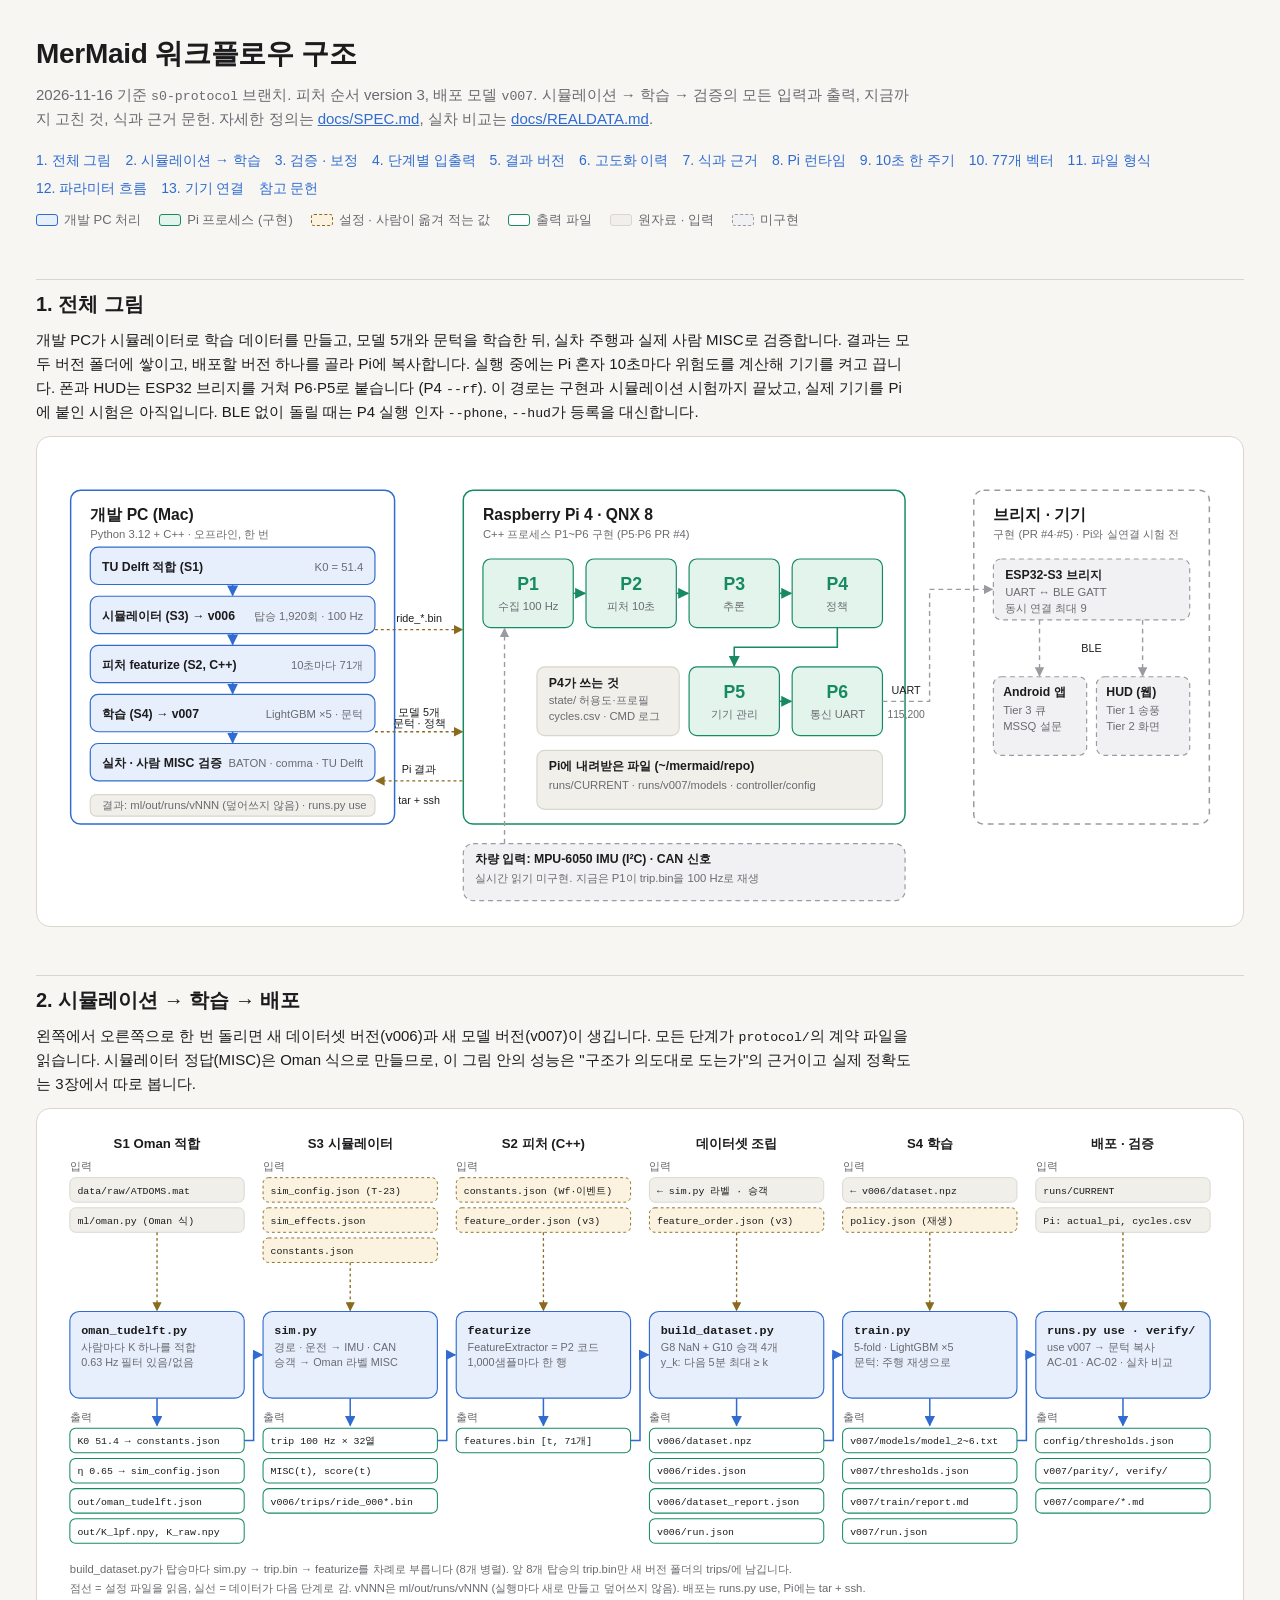
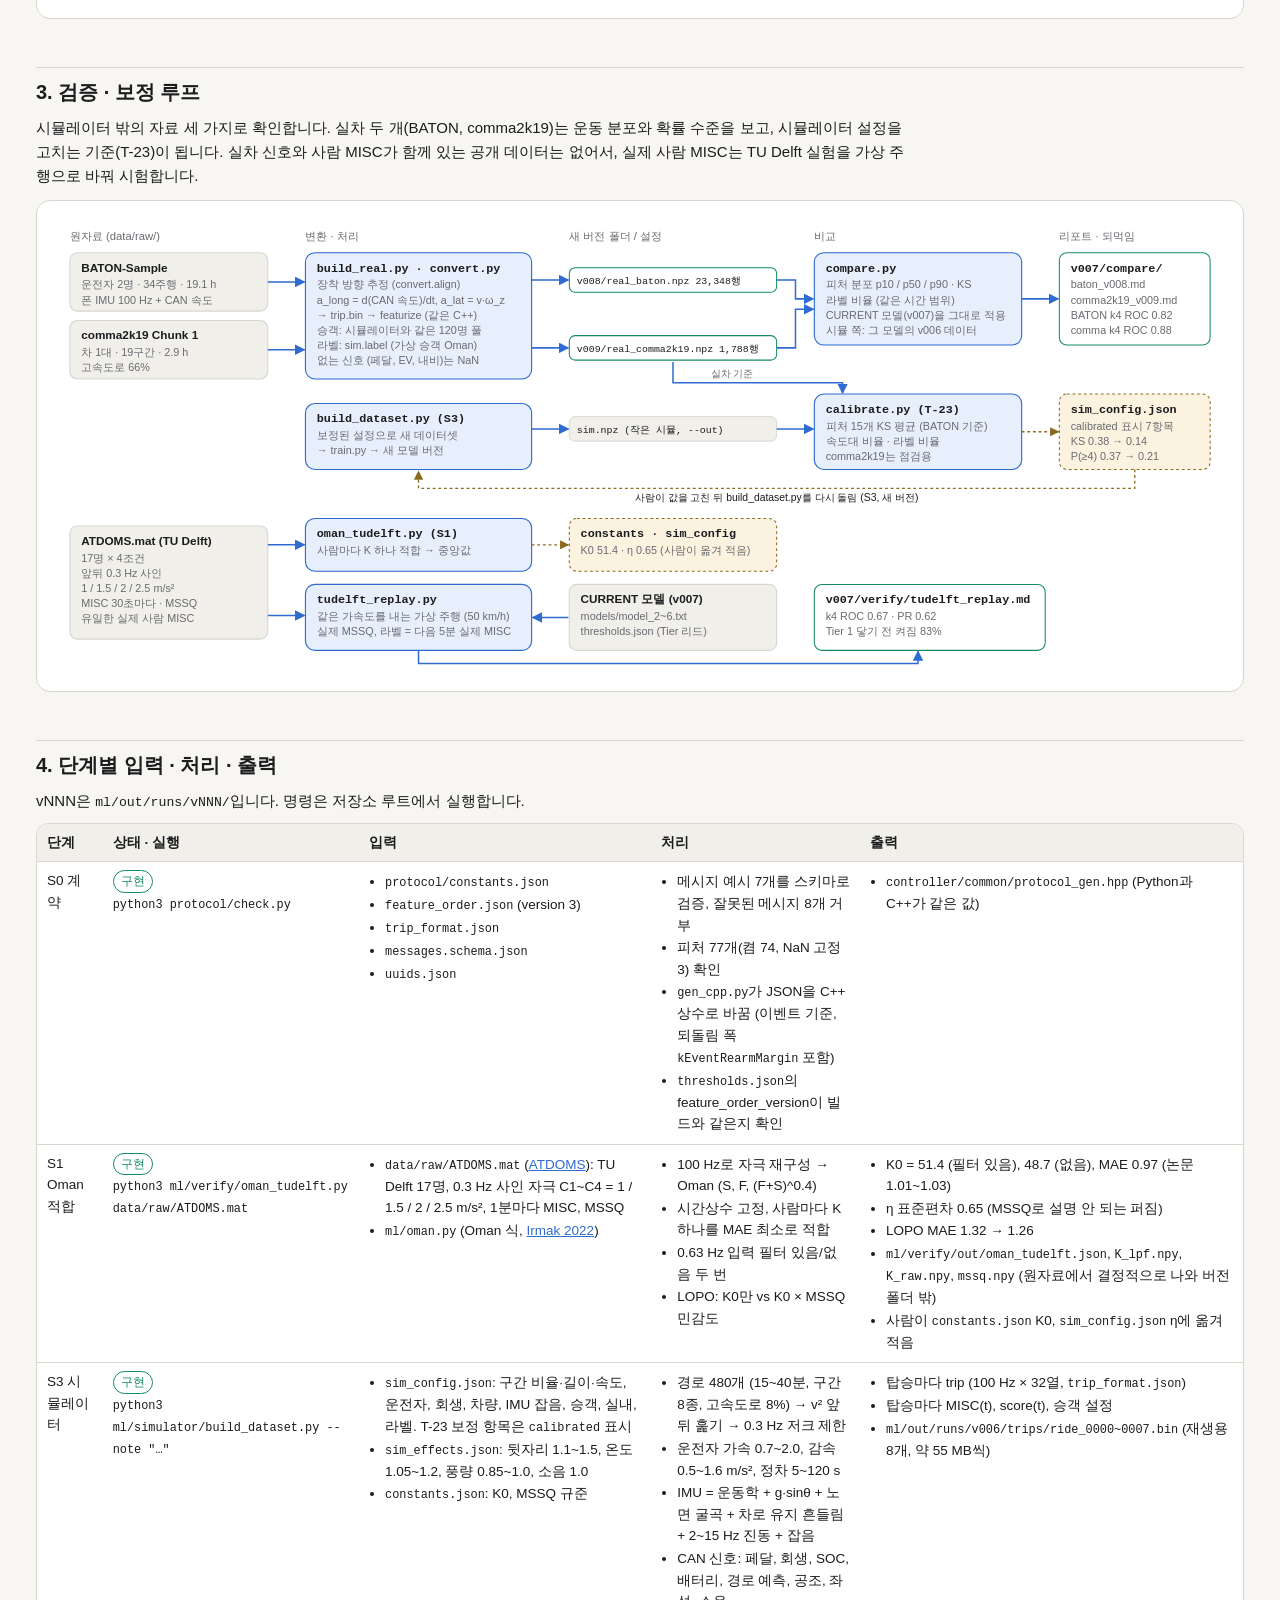
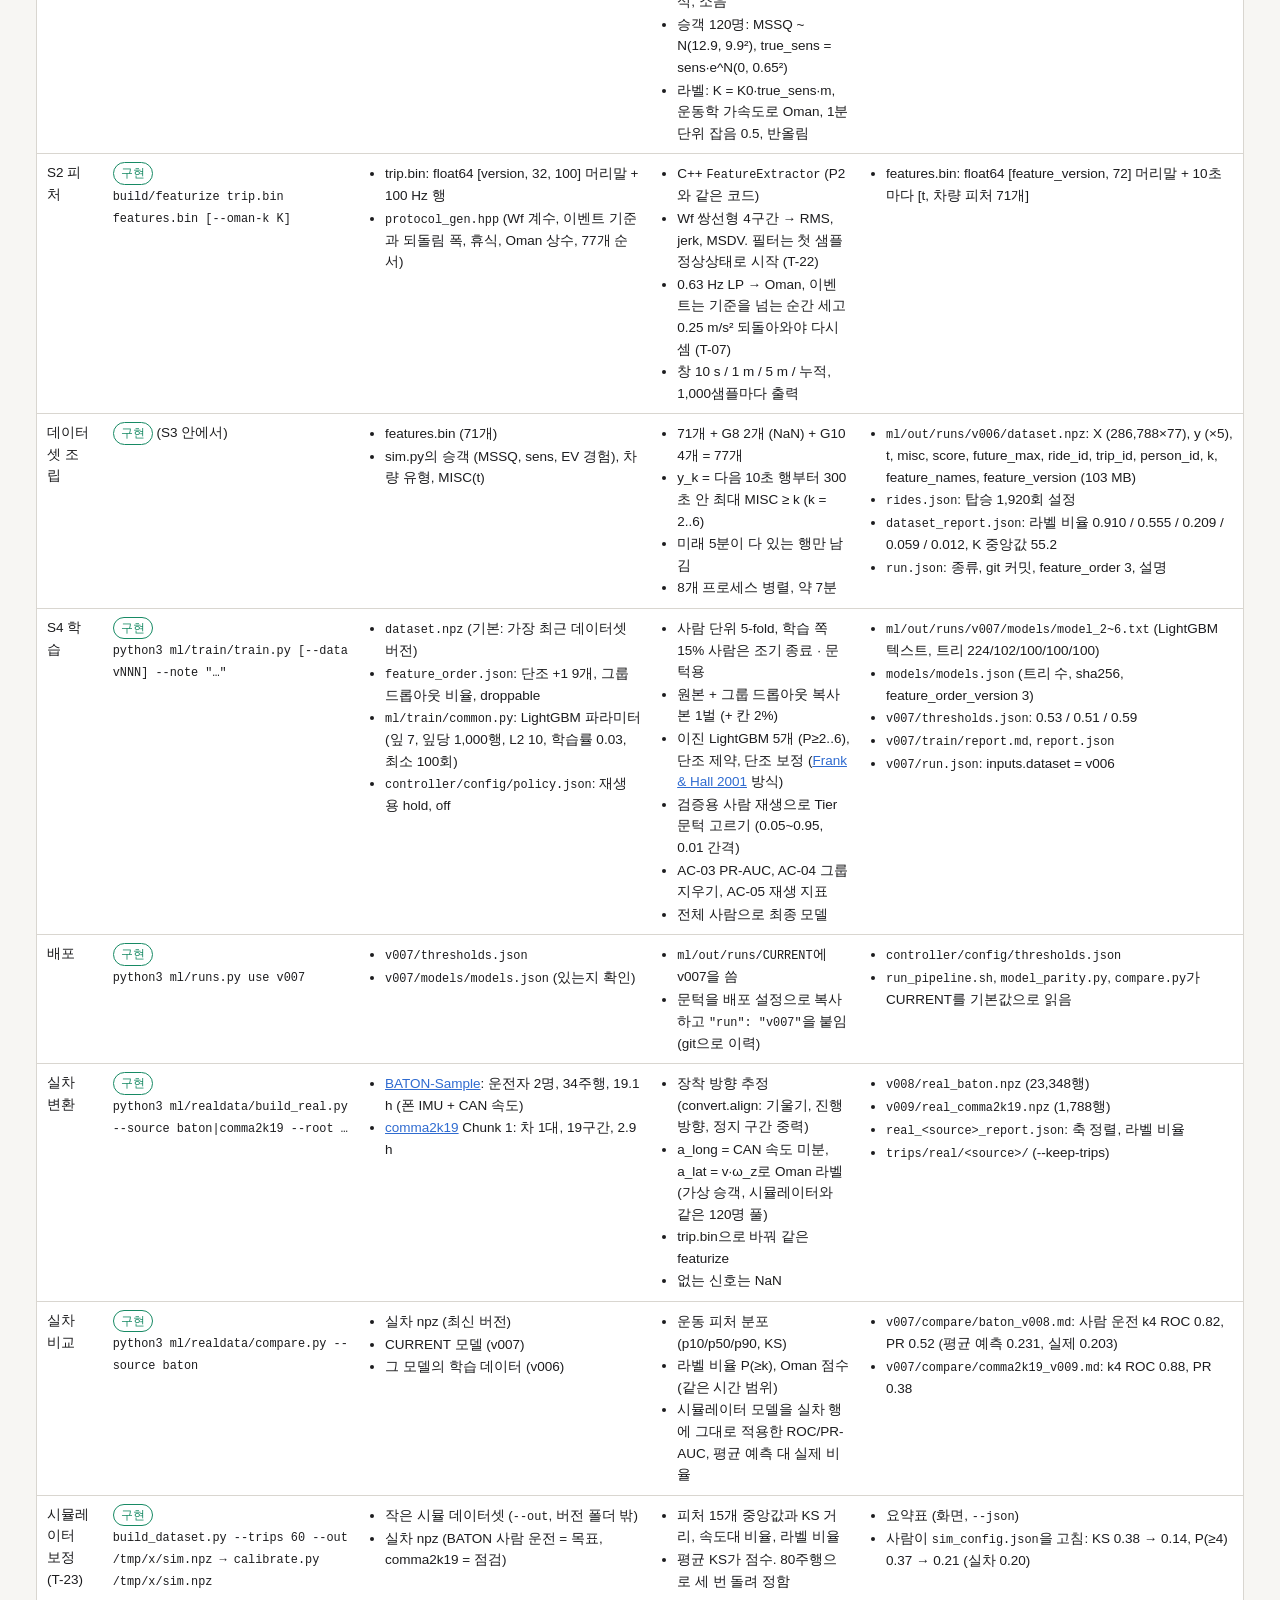
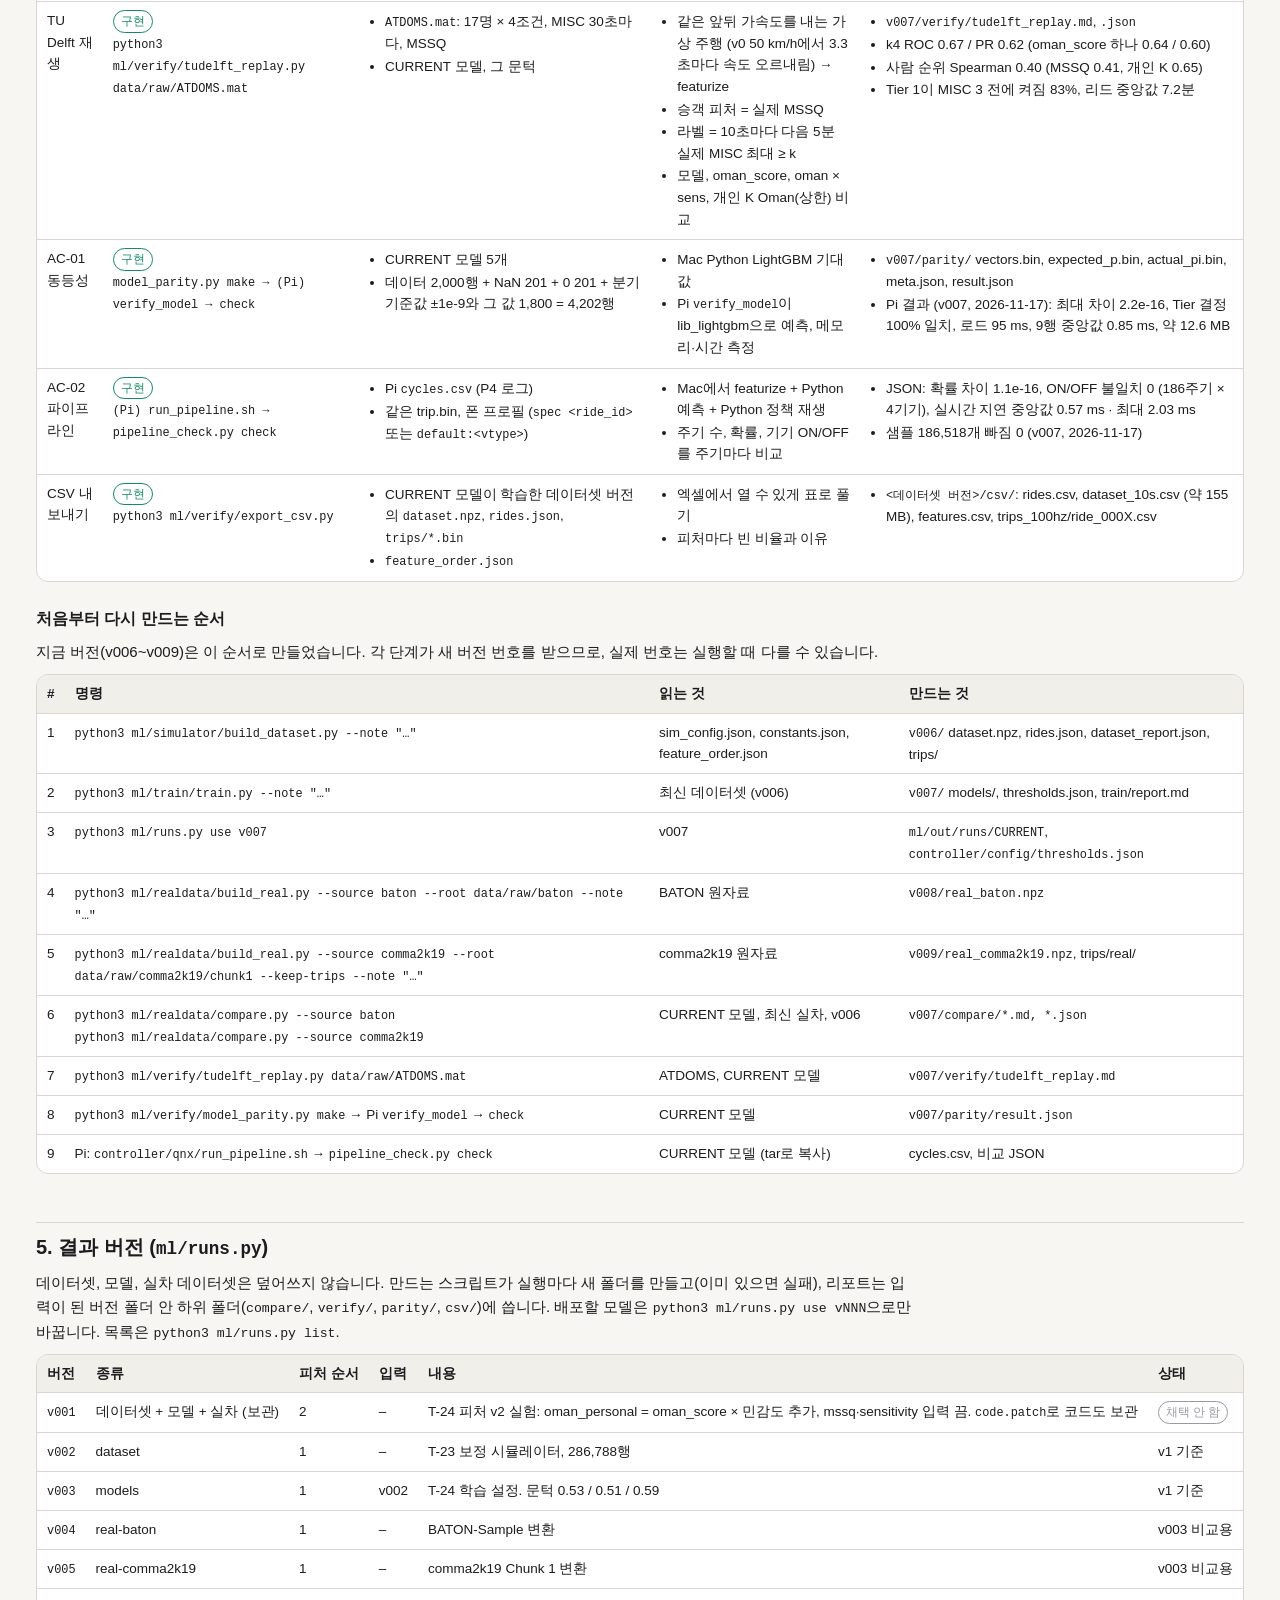
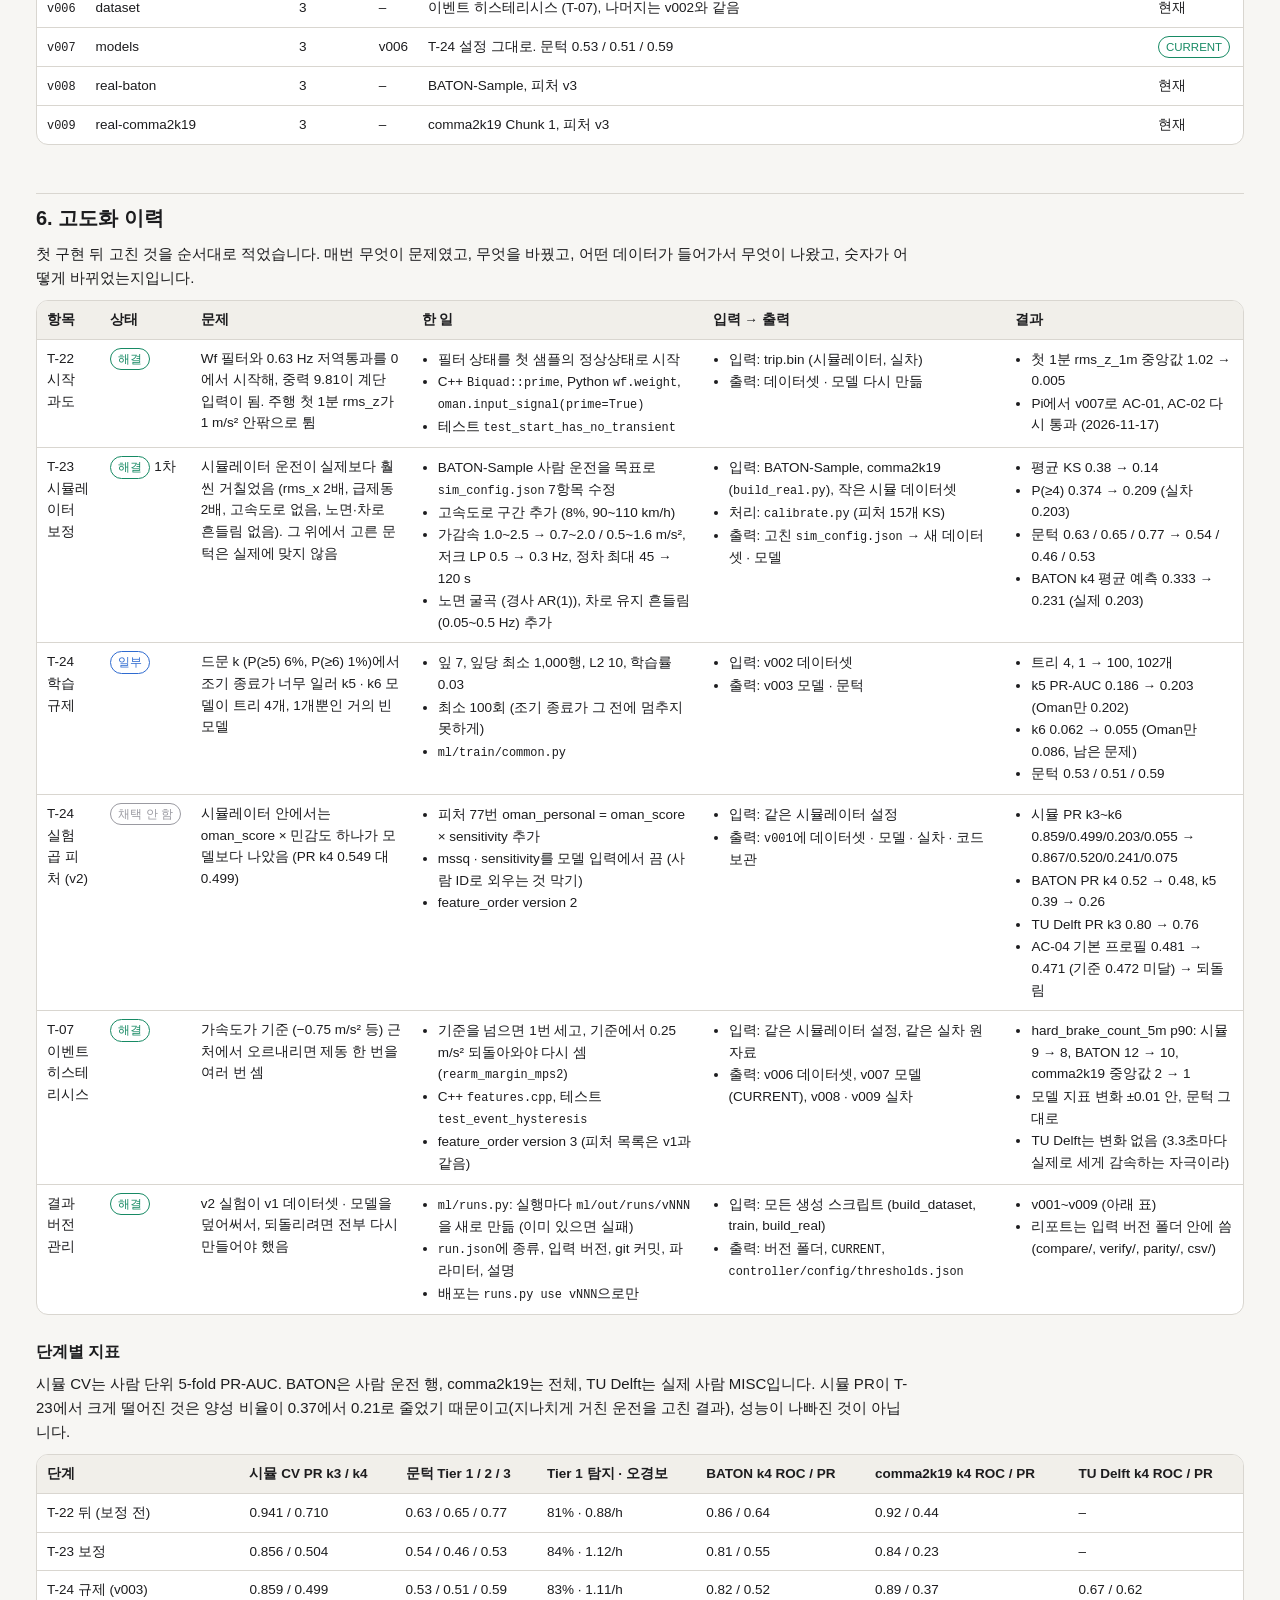
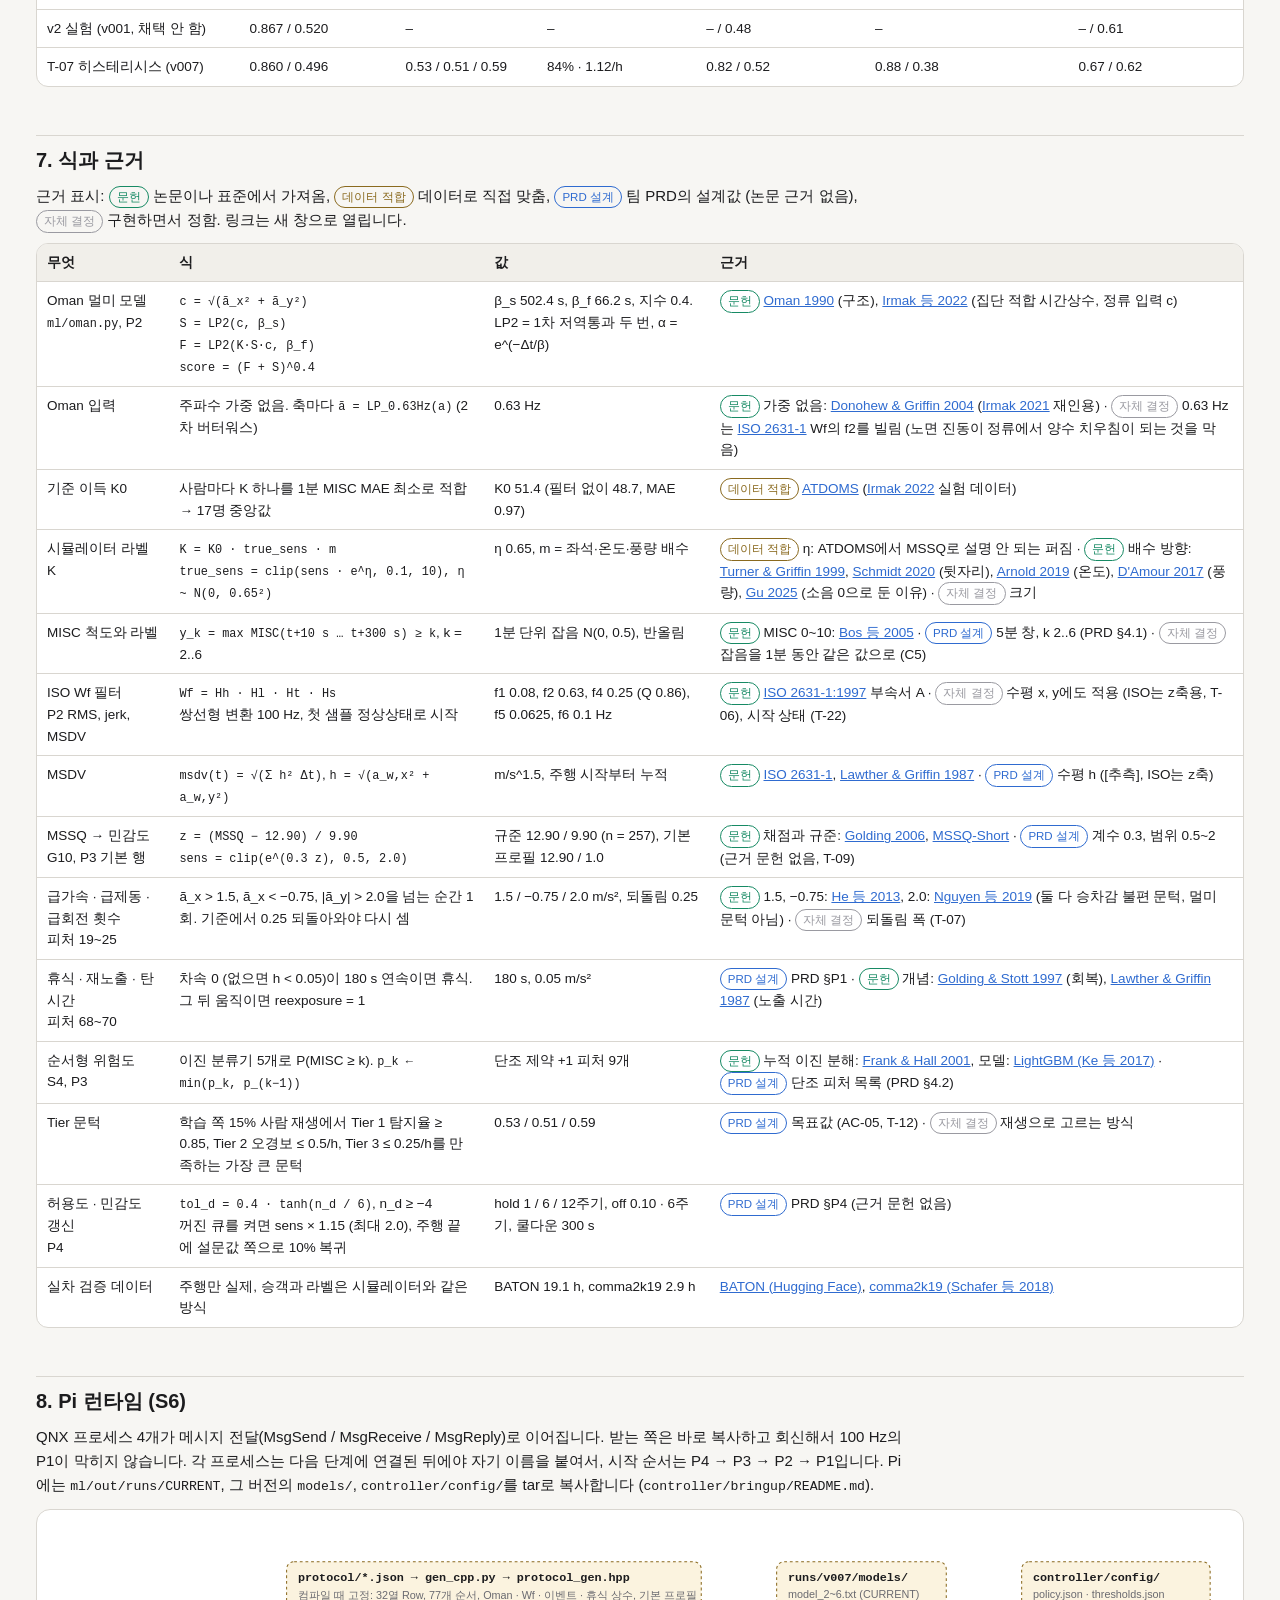
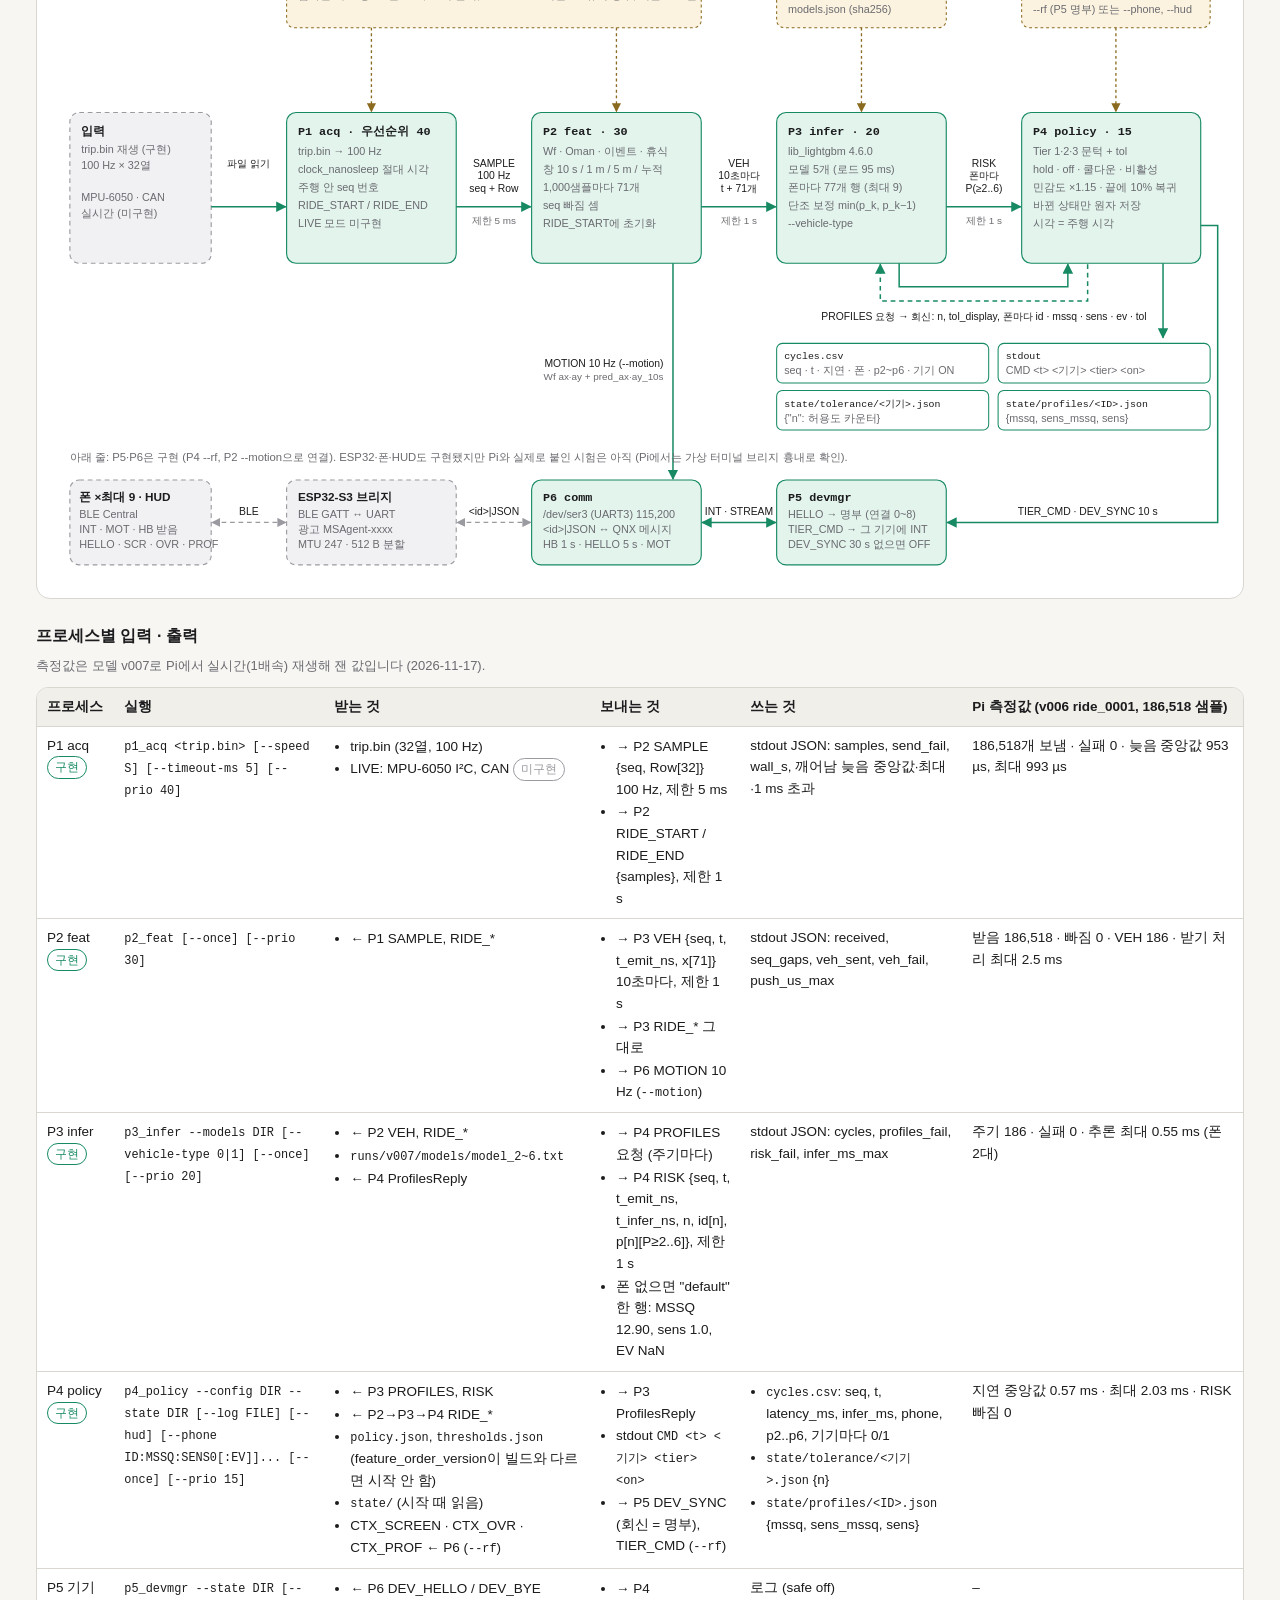
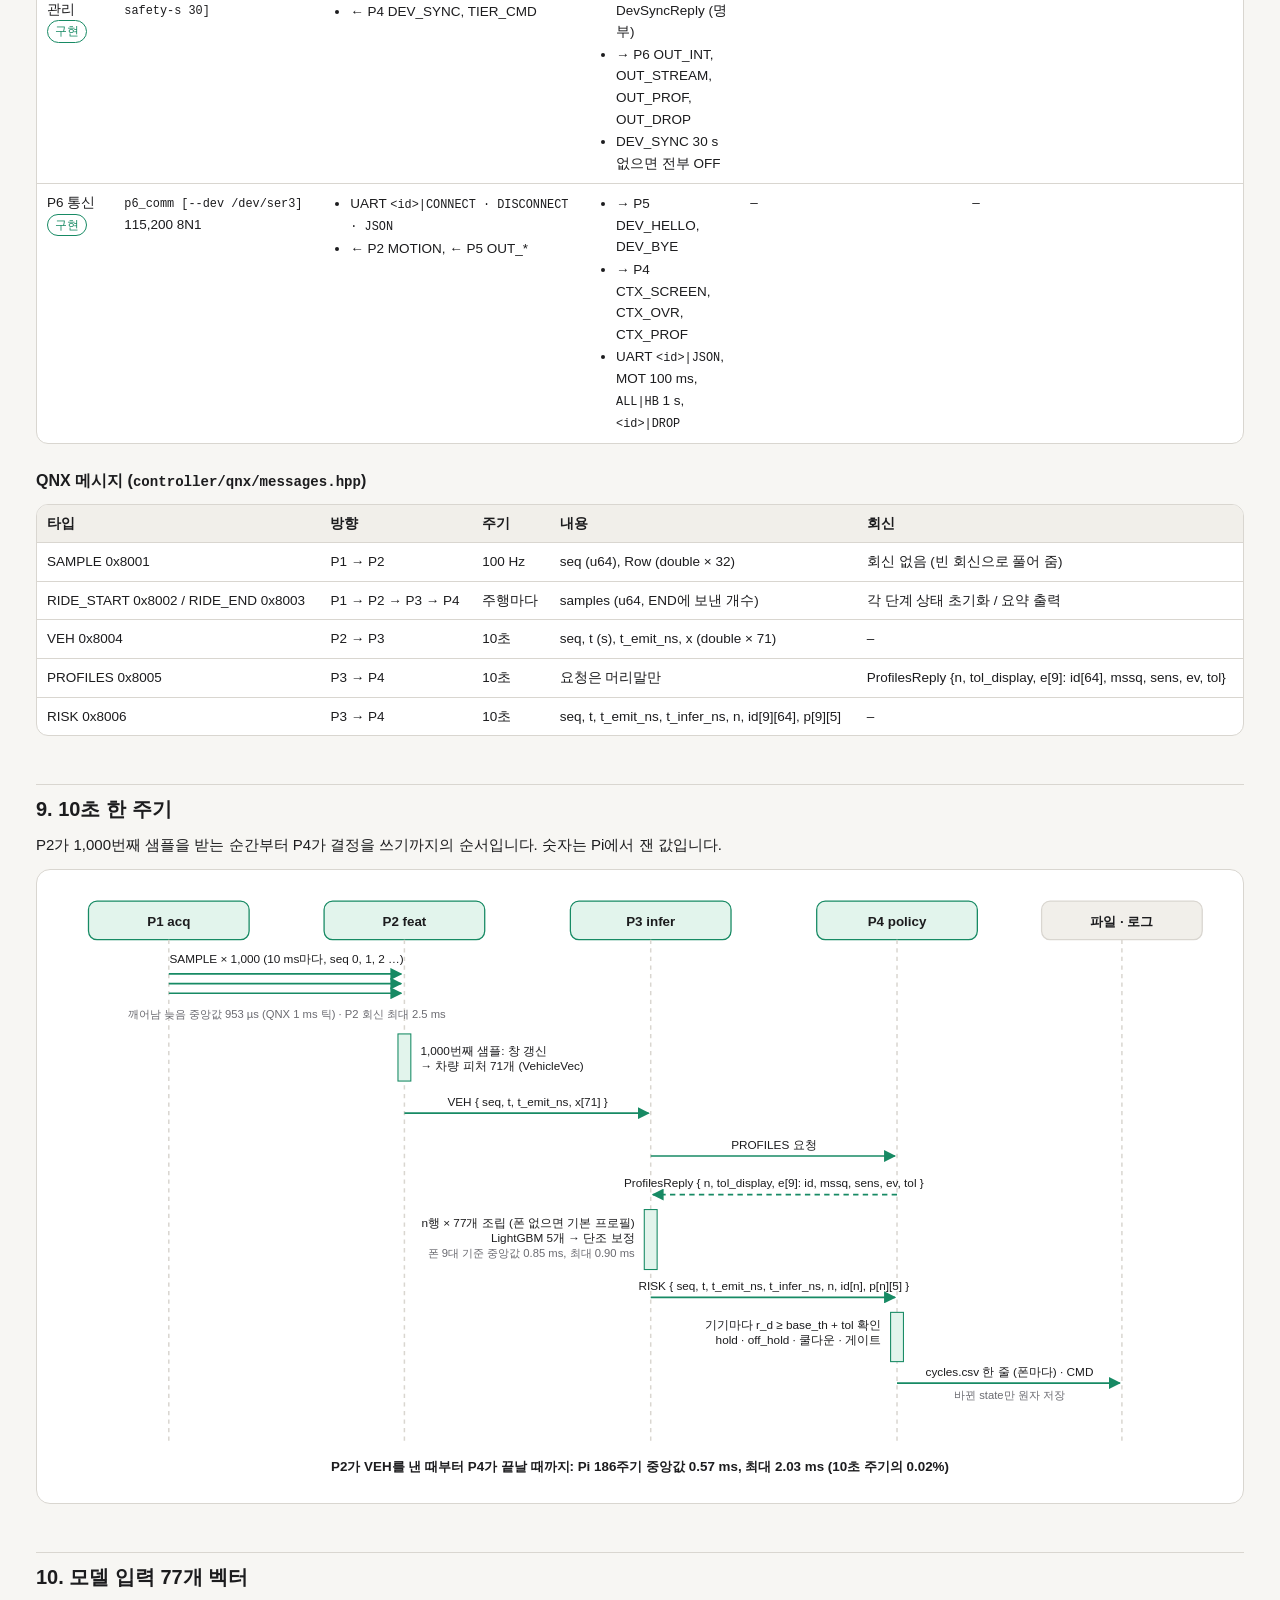
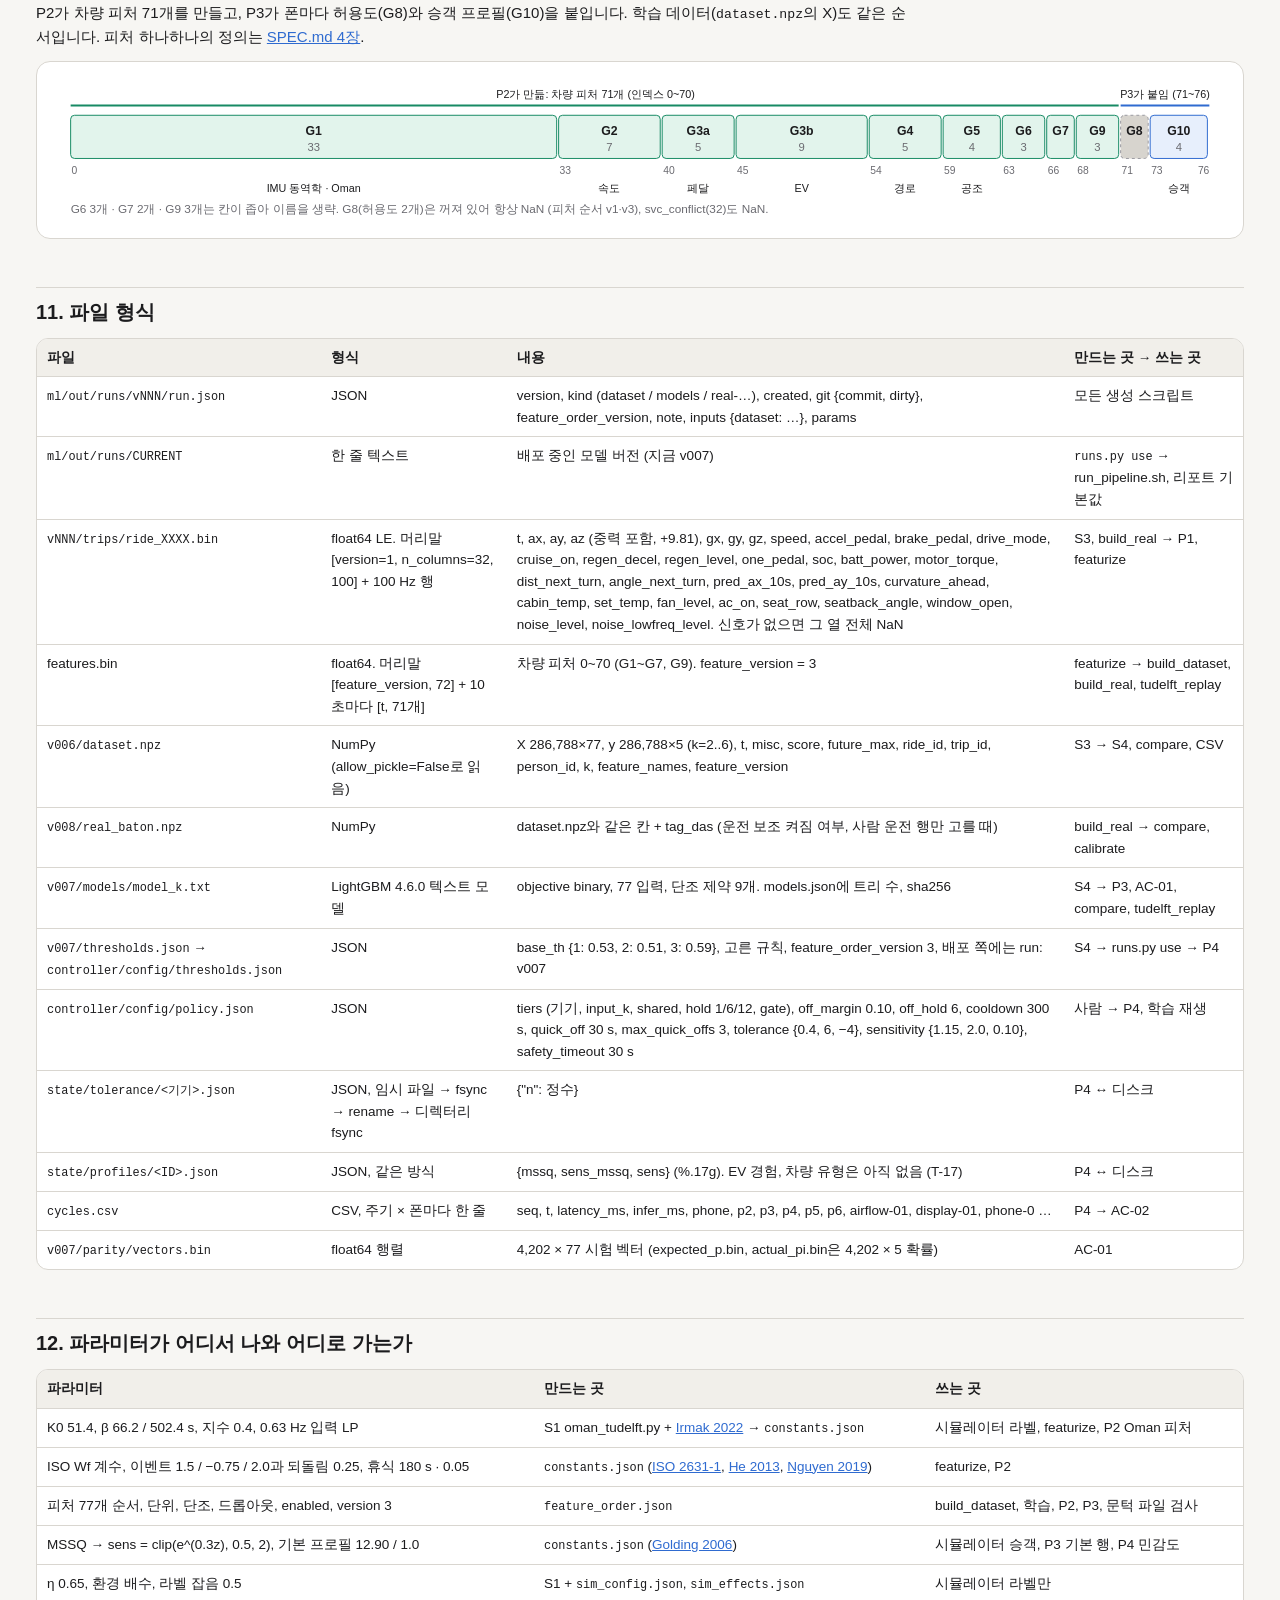
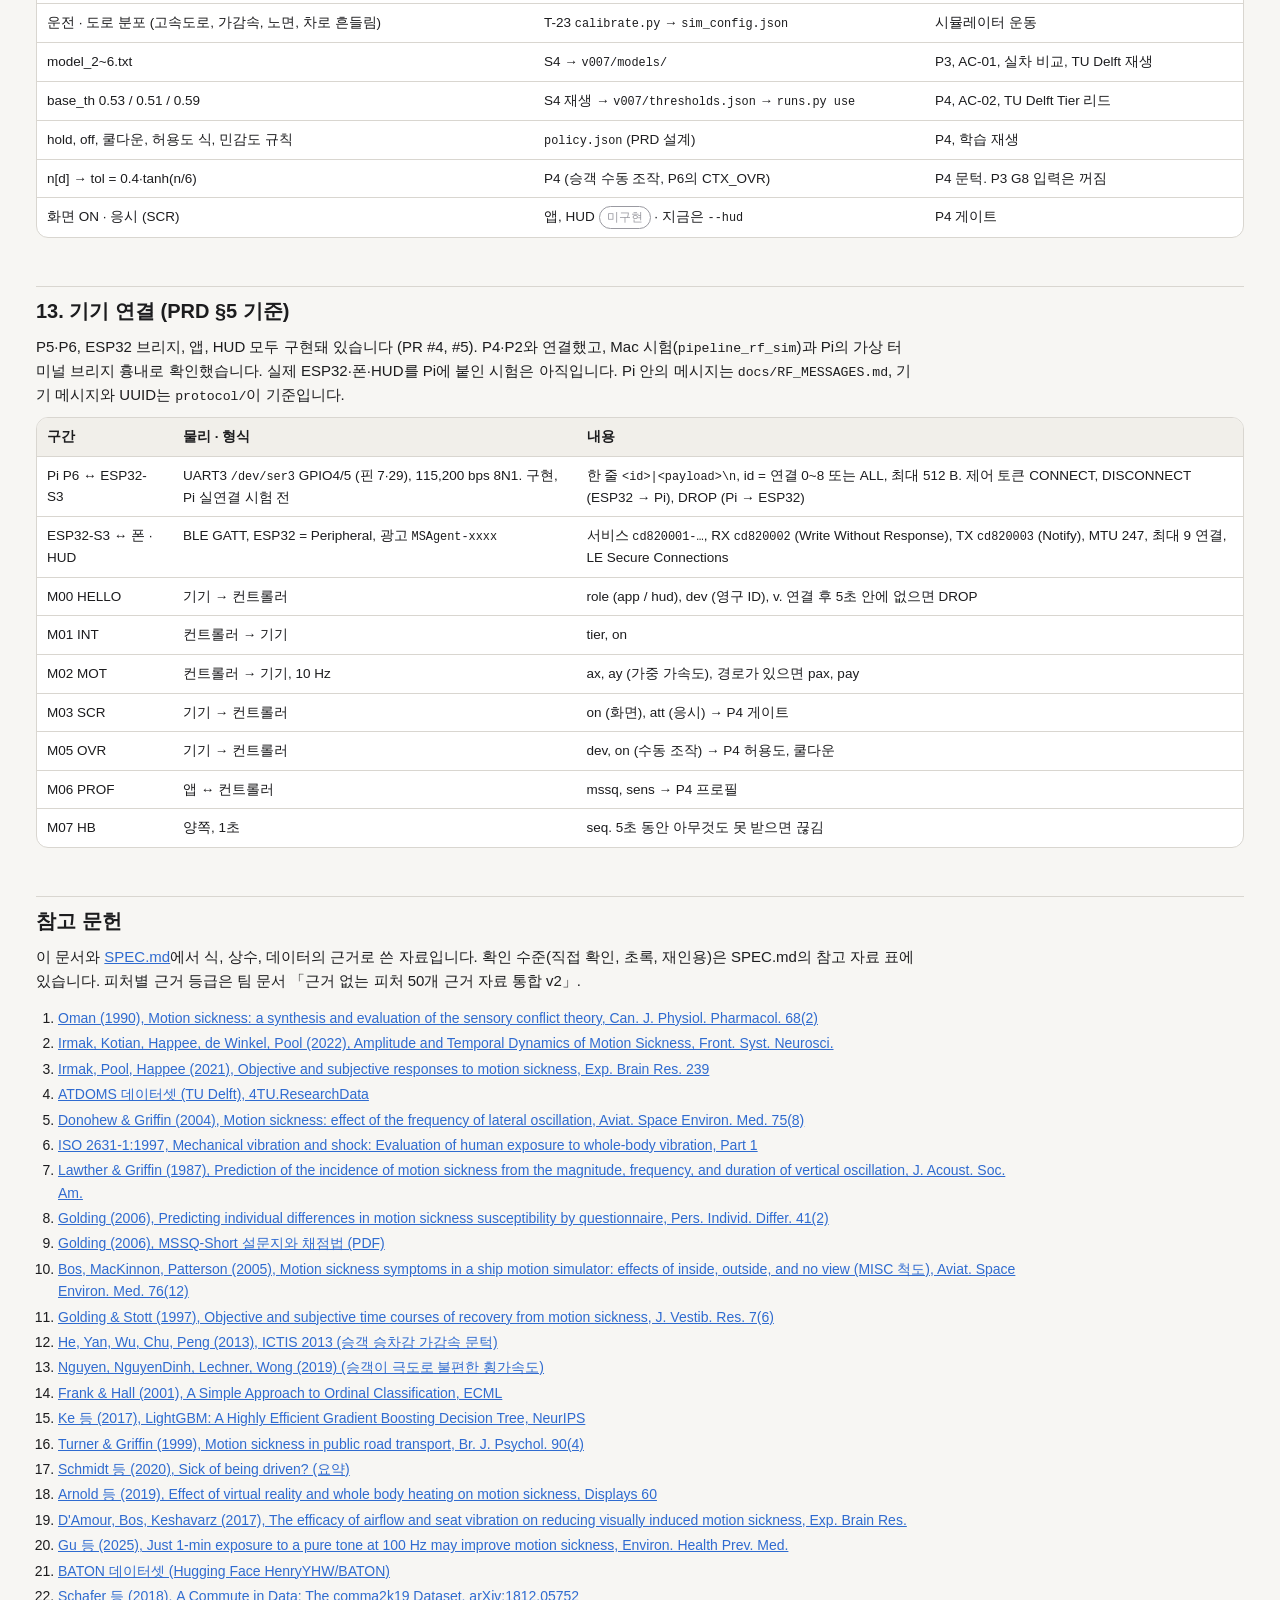
==== commit fd7c0d4a: "Connect P4 and P2 to the RF processes P5/P6 P4 --rf registers phones and the HUD from the P5 registr" ====
--- a/docs/ARCHITECTURE.html
+++ b/docs/ARCHITECTURE.html
@@ -94,7 +94,7 @@
 <nav>
 <a href="#overview">1. 전체 그림</a><a href="#offline">2. 시뮬레이션 → 학습</a><a href="#validation">3. 검증 · 보정</a><a href="#stages">4. 단계별 입출력</a>
 <a href="#versions">5. 결과 버전</a><a href="#upgrades">6. 고도화 이력</a><a href="#formulas">7. 식과 근거</a><a href="#runtime">8. Pi 런타임</a>
-<a href="#cycle">9. 10초 한 주기</a><a href="#vector">10. 77개 벡터</a><a href="#formats">11. 파일 형식</a><a href="#params">12. 파라미터 흐름</a><a href="#todo">13. 미구현 연결</a><a href="#refs">참고 문헌</a>
+<a href="#cycle">9. 10초 한 주기</a><a href="#vector">10. 77개 벡터</a><a href="#formats">11. 파일 형식</a><a href="#params">12. 파라미터 흐름</a><a href="#todo">13. 기기 연결</a><a href="#refs">참고 문헌</a>
 </nav>
 <div class="legend">
 <span><i class="sw" style="background:var(--pc-soft);border-color:var(--pc)"></i>개발 PC 처리</span>
@@ -106,7 +106,7 @@
 </div>
 
 <h2 id="overview">1. 전체 그림</h2>
-<p>개발 PC가 시뮬레이터로 학습 데이터를 만들고, 모델 5개와 문턱을 학습한 뒤, 실차 주행과 실제 사람 MISC로 검증합니다. 결과는 모두 버전 폴더에 쌓이고, 배포할 버전 하나를 골라 Pi에 복사합니다. 실행 중에는 Pi 혼자 10초마다 위험도를 계산해 기기를 켜고 끕니다. 브리지와 폰, HUD는 아직 없고, 그 자리는 P4 실행 인자와 로그 파일이 대신합니다.</p>
+<p>개발 PC가 시뮬레이터로 학습 데이터를 만들고, 모델 5개와 문턱을 학습한 뒤, 실차 주행과 실제 사람 MISC로 검증합니다. 결과는 모두 버전 폴더에 쌓이고, 배포할 버전 하나를 골라 Pi에 복사합니다. 실행 중에는 Pi 혼자 10초마다 위험도를 계산해 기기를 켜고 끕니다. 폰과 HUD는 ESP32 브리지를 거쳐 P6·P5로 붙습니다 (P4 <code>--rf</code>). 이 경로는 구현과 시뮬레이션 시험까지 끝났고, 실제 기기를 Pi에 붙인 시험은 아직입니다. BLE 없이 돌릴 때는 P4 실행 인자 <code>--phone</code>, <code>--hud</code>가 등록을 대신합니다.</p>
 <div class="fig"><svg viewBox="0 0 1200 470" role="img" aria-label="전체 구성"><defs>
 <marker id="ah-pc" viewBox="0 0 10 10" refX="9" refY="5" markerWidth="7" markerHeight="7" orient="auto-start-reverse"><path d="M0,0 L10,5 L0,10 z" class="mk-pc"/></marker>
 <marker id="ah-pi" viewBox="0 0 10 10" refX="9" refY="5" markerWidth="7" markerHeight="7" orient="auto-start-reverse"><path d="M0,0 L10,5 L0,10 z" class="mk-pi"/></marker>
@@ -116,7 +116,7 @@
 <text x="40" y="70" class="lt" text-anchor="start">개발 PC (Mac)</text>
 <text x="40" y="89" class="s" text-anchor="start">Python 3.12 + C++ · 오프라인, 한 번</text><rect x="40" y="98" width="290" height="38" rx="8" class="proc-pc"/><text x="52" y="122" class="t2">TU Delft 적합 (S1)</text><text x="318" y="122" class="s" text-anchor="end">K0 = 51.4</text><path d="M185,136 L185,147" class="a-pc" marker-end="url(#ah-pc)"/><rect x="40" y="148" width="290" height="38" rx="8" class="proc-pc"/><text x="52" y="172" class="t2">시뮬레이터 (S3) → v006</text><text x="318" y="172" class="s" text-anchor="end">탑승 1,920회 · 100 Hz</text><path d="M185,186 L185,197" class="a-pc" marker-end="url(#ah-pc)"/><rect x="40" y="198" width="290" height="38" rx="8" class="proc-pc"/><text x="52" y="222" class="t2">피처 featurize (S2, C++)</text><text x="318" y="222" class="s" text-anchor="end">10초마다 71개</text><path d="M185,236 L185,247" class="a-pc" marker-end="url(#ah-pc)"/><rect x="40" y="248" width="290" height="38" rx="8" class="proc-pc"/><text x="52" y="272" class="t2">학습 (S4) → v007</text><text x="318" y="272" class="s" text-anchor="end">LightGBM ×5 · 문턱</text><path d="M185,286 L185,297" class="a-pc" marker-end="url(#ah-pc)"/><rect x="40" y="298" width="290" height="38" rx="8" class="proc-pc"/><text x="52" y="322" class="t2">실차 · 사람 MISC 검증</text><text x="318" y="322" class="s" text-anchor="end">BATON · comma · TU Delft</text><rect x="40" y="350" width="290" height="22" rx="6" class="store"/><text x="52" y="365" class="s">결과: ml/out/runs/vNNN (덮어쓰지 않음) · runs.py use</text><rect x="420" y="40" width="450" height="340" rx="10" class="lane-pi"/>
 <text x="440" y="70" class="lt" text-anchor="start">Raspberry Pi 4 · QNX 8</text>
-<text x="440" y="89" class="s" text-anchor="start">C++ 프로세스 P1~P4 구현 · P5·P6 미구현</text><rect x="440" y="110" width="92" height="70" rx="8" class="proc-pi"/>
+<text x="440" y="89" class="s" text-anchor="start">C++ 프로세스 P1~P6 구현 (P5·P6 PR #4)</text><rect x="440" y="110" width="92" height="70" rx="8" class="proc-pi"/>
 <text x="486.0" y="142" class="big" text-anchor="middle">P1</text>
 <text x="486.0" y="162" class="s" text-anchor="middle">수집 100 Hz</text><path d="M532,145 L544,145" class="a-pi" marker-end="url(#ah-pi)"/><rect x="545" y="110" width="92" height="70" rx="8" class="proc-pi"/>
 <text x="591.0" y="142" class="big" text-anchor="middle">P2</text>
@@ -124,11 +124,11 @@
 <text x="696.0" y="142" class="big" text-anchor="middle">P3</text>
 <text x="696.0" y="162" class="s" text-anchor="middle">추론</text><path d="M742,145 L754,145" class="a-pi" marker-end="url(#ah-pi)"/><rect x="755" y="110" width="92" height="70" rx="8" class="proc-pi"/>
 <text x="801.0" y="142" class="big" text-anchor="middle">P4</text>
-<text x="801.0" y="162" class="s" text-anchor="middle">정책</text><rect x="650" y="220" width="92" height="70" rx="8" class="proc-todo"/>
-<text x="696.0" y="252" class="big-todo" text-anchor="middle">P5</text>
-<text x="696.0" y="272" class="s" text-anchor="middle">기기 관리</text><rect x="755" y="220" width="92" height="70" rx="8" class="proc-todo"/>
-<text x="801.0" y="252" class="big-todo" text-anchor="middle">P6</text>
-<text x="801.0" y="272" class="s" text-anchor="middle">통신 UART</text><path d="M801,180 L801,200 L696,200 L696,219" class="a-todo" marker-end="url(#ah-todo)"/><path d="M742,255 L754,255" class="a-todo" marker-end="url(#ah-todo)"/><rect x="495" y="220" width="145" height="70" rx="8" class="store"/>
+<text x="801.0" y="162" class="s" text-anchor="middle">정책</text><rect x="650" y="220" width="92" height="70" rx="8" class="proc-pi"/>
+<text x="696.0" y="252" class="big" text-anchor="middle">P5</text>
+<text x="696.0" y="272" class="s" text-anchor="middle">기기 관리</text><rect x="755" y="220" width="92" height="70" rx="8" class="proc-pi"/>
+<text x="801.0" y="252" class="big" text-anchor="middle">P6</text>
+<text x="801.0" y="272" class="s" text-anchor="middle">통신 UART</text><path d="M801,180 L801,200 L696,200 L696,219" class="a-pi" marker-end="url(#ah-pi)"/><path d="M742,255 L754,255" class="a-pi" marker-end="url(#ah-pi)"/><rect x="495" y="220" width="145" height="70" rx="8" class="store"/>
 <text x="507" y="240" class="t2" text-anchor="start">P4가 쓰는 것</text>
 <text x="507" y="258" class="s" text-anchor="start">state/ 허용도·프로필</text>
 <text x="507" y="274" class="s" text-anchor="start">cycles.csv · CMD 로그</text><rect x="495" y="305" width="352" height="60" rx="8" class="store"/>
@@ -137,7 +137,7 @@
 <text x="432" y="420" class="t2" text-anchor="start">차량 입력: MPU-6050 IMU (I²C) · CAN 신호</text>
 <text x="432" y="439" class="s" text-anchor="start">실시간 읽기 미구현. 지금은 P1이 trip.bin을 100 Hz로 재생</text><path d="M462,400 L462,181" class="a-todo" marker-end="url(#ah-todo)"/><rect x="940" y="40" width="240" height="340" rx="10" class="lane-todo"/>
 <text x="960" y="70" class="lt" text-anchor="start">브리지 · 기기</text>
-<text x="960" y="89" class="s" text-anchor="start">미구현 (S7~S10)</text><rect x="960" y="110" width="200" height="62" rx="8" class="proc-todo"/>
+<text x="960" y="89" class="s" text-anchor="start">구현 (PR #4·#5) · Pi와 실연결 시험 전</text><rect x="960" y="110" width="200" height="62" rx="8" class="proc-todo"/>
 <text x="972" y="130" class="t2" text-anchor="start">ESP32-S3 브리지</text>
 <text x="972" y="148" class="s" text-anchor="start">UART ↔ BLE GATT</text>
 <text x="972" y="164" class="s" text-anchor="start">동시 연결 최대 9</text><rect x="960" y="230" width="95" height="80" rx="8" class="proc-todo"/>
@@ -274,7 +274,7 @@
 <text x="782" y="94" class="s" text-anchor="start">models.json (sha256)</text><rect x="1030" y="40" width="200" height="70" rx="8" class="cfgbox"/>
 <text x="1042" y="60" class="tm" text-anchor="start">controller/config/</text>
 <text x="1042" y="78" class="s" text-anchor="start">policy.json · thresholds.json</text>
-<text x="1042" y="94" class="s" text-anchor="start">인자 --phone, --hud (P6 대신)</text><path d="M340,110 L340,199" class="a-cfg" marker-end="url(#ah-cfg)"/><path d="M600,110 L600,199" class="a-cfg" marker-end="url(#ah-cfg)"/><path d="M860,110 L860,199" class="a-cfg" marker-end="url(#ah-cfg)"/><path d="M1130,110 L1130,199" class="a-cfg" marker-end="url(#ah-cfg)"/><rect x="20" y="200" width="150" height="160" rx="10" class="proc-todo"/>
+<text x="1042" y="94" class="s" text-anchor="start">--rf (P5 명부) 또는 --phone, --hud</text><path d="M340,110 L340,199" class="a-cfg" marker-end="url(#ah-cfg)"/><path d="M600,110 L600,199" class="a-cfg" marker-end="url(#ah-cfg)"/><path d="M860,110 L860,199" class="a-cfg" marker-end="url(#ah-cfg)"/><path d="M1130,110 L1130,199" class="a-cfg" marker-end="url(#ah-cfg)"/><rect x="20" y="200" width="150" height="160" rx="10" class="proc-todo"/>
 <text x="32" y="224" class="t2" text-anchor="start">입력</text>
 <text x="32" y="243" class="s" text-anchor="start">trip.bin 재생 (구현)</text>
 <text x="32" y="260" class="s" text-anchor="start">100 Hz × 32열</text>
@@ -312,18 +312,18 @@
 <text x="262" y="612" class="t2" text-anchor="start">ESP32-S3 브리지</text>
 <text x="262" y="630" class="s" text-anchor="start">BLE GATT ↔ UART</text>
 <text x="262" y="646" class="s" text-anchor="start">광고 MSAgent-xxxx</text>
-<text x="262" y="662" class="s" text-anchor="start">MTU 247 · 512 B 분할</text><rect x="510" y="590" width="180" height="90" rx="10" class="proc-todo"/>
-<text x="522" y="612" class="t2" text-anchor="start">P6 통신</text>
-<text x="522" y="630" class="s" text-anchor="start">/dev/ser1 · 115,200 8N1</text>
-<text x="522" y="646" class="s" text-anchor="start">&lt;id&gt;|JSON 한 줄</text>
-<text x="522" y="662" class="s" text-anchor="start">SCR · OVR · PROF → P4</text><rect x="770" y="590" width="180" height="90" rx="10" class="proc-todo"/>
-<text x="782" y="612" class="t2" text-anchor="start">P5 기기 관리</text>
-<text x="782" y="630" class="s" text-anchor="start">HELLO 등록 → P3 · P4</text>
-<text x="782" y="646" class="s" text-anchor="start">TIER 명령 → 그 기기만</text>
-<text x="782" y="662" class="s" text-anchor="start">30 s 무응답이면 전부 OFF</text><path d="M769,635 L691,635" class="a-todo" marker-end="url(#ah-todo)" marker-start="url(#ah-todo)"/><text x="730.0" y="627" class="lb" text-anchor="middle">INT</text><path d="M509,635 L431,635" class="a-todo" marker-end="url(#ah-todo)" marker-start="url(#ah-todo)"/><text x="470.0" y="627" class="lb" text-anchor="middle">&lt;id&gt;|JSON</text><path d="M249,635 L171,635" class="a-todo" marker-end="url(#ah-todo)" marker-start="url(#ah-todo)"/><text x="210.0" y="627" class="lb" text-anchor="middle">BLE</text><path d="M1220,320 L1238,320 L1238,635 L951,635" class="a-todo" marker-end="url(#ah-todo)"/><text x="1100" y="627" class="lb" text-anchor="middle">TIER(d, on) · HEARTBEAT</text><path d="M660,360 L660,589" class="a-todo" marker-end="url(#ah-todo)"/><text x="668" y="470" class="lb" text-anchor="start">MOT ax·ay 10 Hz</text><text x="20" y="570" class="cap" text-anchor="start">아래 줄은 미구현 (S7~S10). 지금은 P4 실행 인자 --phone, --hud가 P5·P6 대신 폰 등록과 게이트를 줍니다.</text></svg></div>
+<text x="262" y="662" class="s" text-anchor="start">MTU 247 · 512 B 분할</text><rect x="510" y="590" width="180" height="90" rx="10" class="proc-pi"/>
+<text x="522" y="612" class="tm" text-anchor="start">P6 comm</text>
+<text x="522" y="630" class="s" text-anchor="start">/dev/ser3 (UART3) 115,200</text>
+<text x="522" y="646" class="s" text-anchor="start">&lt;id&gt;|JSON ↔ QNX 메시지</text>
+<text x="522" y="662" class="s" text-anchor="start">HB 1 s · HELLO 5 s · MOT</text><rect x="770" y="590" width="180" height="90" rx="10" class="proc-pi"/>
+<text x="782" y="612" class="tm" text-anchor="start">P5 devmgr</text>
+<text x="782" y="630" class="s" text-anchor="start">HELLO → 명부 (연결 0~8)</text>
+<text x="782" y="646" class="s" text-anchor="start">TIER_CMD → 그 기기에 INT</text>
+<text x="782" y="662" class="s" text-anchor="start">DEV_SYNC 30 s 없으면 OFF</text><path d="M769,635 L691,635" class="a-pi" marker-end="url(#ah-pi)" marker-start="url(#ah-pi)"/><text x="730.0" y="627" class="lb" text-anchor="middle">INT · STREAM</text><path d="M509,635 L431,635" class="a-todo" marker-end="url(#ah-todo)" marker-start="url(#ah-todo)"/><text x="470.0" y="627" class="lb" text-anchor="middle">&lt;id&gt;|JSON</text><path d="M249,635 L171,635" class="a-todo" marker-end="url(#ah-todo)" marker-start="url(#ah-todo)"/><text x="210.0" y="627" class="lb" text-anchor="middle">BLE</text><path d="M1220,320 L1238,320 L1238,635 L951,635" class="a-pi" marker-end="url(#ah-pi)"/><text x="1100" y="627" class="lb" text-anchor="middle">TIER_CMD · DEV_SYNC 10 s</text><path d="M660,360 L660,589" class="a-pi" marker-end="url(#ah-pi)"/><text x="650" y="470" class="lb" text-anchor="end">MOTION 10 Hz (--motion)</text><text x="650" y="484" class="lb2" text-anchor="end">Wf ax·ay + pred_ax·ay_10s</text><text x="20" y="570" class="cap" text-anchor="start">아래 줄: P5·P6은 구현 (P4 --rf, P2 --motion으로 연결). ESP32·폰·HUD도 구현됐지만 Pi와 실제로 붙인 시험은 아직 (Pi에서는 가상 터미널 브리지 흉내로 확인).</text></svg></div>
 <h3>프로세스별 입력 · 출력</h3>
 <p class="cap">측정값은 모델 v007로 Pi에서 실시간(1배속) 재생해 잰 값입니다 (2026-11-17).</p>
-<div class="tablewrap "><table><thead><tr><th>프로세스</th><th>실행</th><th>받는 것</th><th>보내는 것</th><th>쓰는 것</th><th>Pi 측정값 (v006 ride_0001, 186,518 샘플)</th></tr></thead><tbody><tr><td>P1 acq<br><span class="tag ok">구현</span></td><td><code>p1_acq &lt;trip.bin&gt; [--speed S] [--timeout-ms 5] [--prio 40]</code></td><td><ul><li>trip.bin (32열, 100 Hz)</li><li>LIVE: MPU-6050 I²C, CAN <span class="tag no">미구현</span></li></ul></td><td><ul><li>→ P2 SAMPLE {seq, Row[32]} 100 Hz, 제한 5 ms</li><li>→ P2 RIDE_START / RIDE_END {samples}, 제한 1 s</li></ul></td><td>stdout JSON: samples, send_fail, wall_s, 깨어남 늦음 중앙값·최대·1 ms 초과</td><td>186,518개 보냄 · 실패 0 · 늦음 중앙값 953 µs, 최대 993 µs</td></tr><tr><td>P2 feat<br><span class="tag ok">구현</span></td><td><code>p2_feat [--once] [--prio 30]</code></td><td><ul><li>← P1 SAMPLE, RIDE_*</li></ul></td><td><ul><li>→ P3 VEH {seq, t, t_emit_ns, x[71]} 10초마다, 제한 1 s</li><li>→ P3 RIDE_* 그대로</li><li>→ P6 MOT 10 Hz <span class="tag no">미구현</span></li></ul></td><td>stdout JSON: received, seq_gaps, veh_sent, veh_fail, push_us_max</td><td>받음 186,518 · 빠짐 0 · VEH 186 · 받기 처리 최대 2.5 ms</td></tr><tr><td>P3 infer<br><span class="tag ok">구현</span></td><td><code>p3_infer --models DIR [--vehicle-type 0|1] [--once] [--prio 20]</code></td><td><ul><li>← P2 VEH, RIDE_*</li><li><code>runs/v007/models/model_2~6.txt</code></li><li>← P4 ProfilesReply</li></ul></td><td><ul><li>→ P4 PROFILES 요청 (주기마다)</li><li>→ P4 RISK {seq, t, t_emit_ns, t_infer_ns, n, id[n], p[n][P≥2..6]}, 제한 1 s</li><li>폰 없으면 "default" 한 행: MSSQ 12.90, sens 1.0, EV NaN</li></ul></td><td>stdout JSON: cycles, profiles_fail, risk_fail, infer_ms_max</td><td>주기 186 · 실패 0 · 추론 최대 0.55 ms (폰 2대)</td></tr><tr><td>P4 policy<br><span class="tag ok">구현</span></td><td><code>p4_policy --config DIR --state DIR [--log FILE] [--hud] [--phone ID:MSSQ:SENS0[:EV]]... [--once] [--prio 15]</code></td><td><ul><li>← P3 PROFILES, RISK</li><li>← P2→P3→P4 RIDE_*</li><li><code>policy.json</code>, <code>thresholds.json</code> (feature_order_version이 빌드와 다르면 시작 안 함)</li><li><code>state/</code> (시작 때 읽음)</li><li>SCR · OVR · PROF ← P6 <span class="tag no">미구현</span></li></ul></td><td><ul><li>→ P3 ProfilesReply</li><li>stdout <code>CMD &lt;t&gt; &lt;기기&gt; &lt;tier&gt; &lt;on&gt;</code></li><li>→ P5 TIER(d, on) <span class="tag no">미구현</span></li></ul></td><td><ul><li><code>cycles.csv</code>: seq, t, latency_ms, infer_ms, phone, p2..p6, 기기마다 0/1</li><li><code>state/tolerance/&lt;기기&gt;.json</code> {n}</li><li><code>state/profiles/&lt;ID&gt;.json</code> {mssq, sens_mssq, sens}</li></ul></td><td>지연 중앙값 0.57 ms · 최대 2.03 ms · RISK 빠짐 0</td></tr><tr><td>P5 기기 관리<br><span class="tag no">미구현</span></td><td>–</td><td><ul><li>← P6 HELLO / BYE</li><li>← P4 TIER(d, on), HEARTBEAT</li></ul></td><td><ul><li>→ P3 · P4 등록 알림</li><li>→ P6 INT(tier, on), 30 s 무응답이면 전부 OFF</li></ul></td><td>로그 (safe off)</td><td>–</td></tr><tr><td>P6 통신<br><span class="tag no">미구현</span></td><td>/dev/ser1 115,200 8N1</td><td><ul><li>UART <code>&lt;id&gt;|CONNECT · DISCONNECT · JSON</code></li><li>← P2 MOT, ← P5 명령</li></ul></td><td><ul><li>→ P5 HELLO, BYE</li><li>→ P4 SCR, OVR, PROF</li><li>UART <code>&lt;id&gt;|JSON</code>, MOT 100 ms, <code>ALL|HB</code> 1 s, <code>&lt;id&gt;|DROP</code></li></ul></td><td>–</td><td>–</td></tr></tbody></table></div>
+<div class="tablewrap "><table><thead><tr><th>프로세스</th><th>실행</th><th>받는 것</th><th>보내는 것</th><th>쓰는 것</th><th>Pi 측정값 (v006 ride_0001, 186,518 샘플)</th></tr></thead><tbody><tr><td>P1 acq<br><span class="tag ok">구현</span></td><td><code>p1_acq &lt;trip.bin&gt; [--speed S] [--timeout-ms 5] [--prio 40]</code></td><td><ul><li>trip.bin (32열, 100 Hz)</li><li>LIVE: MPU-6050 I²C, CAN <span class="tag no">미구현</span></li></ul></td><td><ul><li>→ P2 SAMPLE {seq, Row[32]} 100 Hz, 제한 5 ms</li><li>→ P2 RIDE_START / RIDE_END {samples}, 제한 1 s</li></ul></td><td>stdout JSON: samples, send_fail, wall_s, 깨어남 늦음 중앙값·최대·1 ms 초과</td><td>186,518개 보냄 · 실패 0 · 늦음 중앙값 953 µs, 최대 993 µs</td></tr><tr><td>P2 feat<br><span class="tag ok">구현</span></td><td><code>p2_feat [--once] [--prio 30]</code></td><td><ul><li>← P1 SAMPLE, RIDE_*</li></ul></td><td><ul><li>→ P3 VEH {seq, t, t_emit_ns, x[71]} 10초마다, 제한 1 s</li><li>→ P3 RIDE_* 그대로</li><li>→ P6 MOTION 10 Hz (<code>--motion</code>)</li></ul></td><td>stdout JSON: received, seq_gaps, veh_sent, veh_fail, push_us_max</td><td>받음 186,518 · 빠짐 0 · VEH 186 · 받기 처리 최대 2.5 ms</td></tr><tr><td>P3 infer<br><span class="tag ok">구현</span></td><td><code>p3_infer --models DIR [--vehicle-type 0|1] [--once] [--prio 20]</code></td><td><ul><li>← P2 VEH, RIDE_*</li><li><code>runs/v007/models/model_2~6.txt</code></li><li>← P4 ProfilesReply</li></ul></td><td><ul><li>→ P4 PROFILES 요청 (주기마다)</li><li>→ P4 RISK {seq, t, t_emit_ns, t_infer_ns, n, id[n], p[n][P≥2..6]}, 제한 1 s</li><li>폰 없으면 "default" 한 행: MSSQ 12.90, sens 1.0, EV NaN</li></ul></td><td>stdout JSON: cycles, profiles_fail, risk_fail, infer_ms_max</td><td>주기 186 · 실패 0 · 추론 최대 0.55 ms (폰 2대)</td></tr><tr><td>P4 policy<br><span class="tag ok">구현</span></td><td><code>p4_policy --config DIR --state DIR [--log FILE] [--hud] [--phone ID:MSSQ:SENS0[:EV]]... [--once] [--prio 15]</code></td><td><ul><li>← P3 PROFILES, RISK</li><li>← P2→P3→P4 RIDE_*</li><li><code>policy.json</code>, <code>thresholds.json</code> (feature_order_version이 빌드와 다르면 시작 안 함)</li><li><code>state/</code> (시작 때 읽음)</li><li>CTX_SCREEN · CTX_OVR · CTX_PROF ← P6 (<code>--rf</code>)</li></ul></td><td><ul><li>→ P3 ProfilesReply</li><li>stdout <code>CMD &lt;t&gt; &lt;기기&gt; &lt;tier&gt; &lt;on&gt;</code></li><li>→ P5 DEV_SYNC (회신 = 명부), TIER_CMD (<code>--rf</code>)</li></ul></td><td><ul><li><code>cycles.csv</code>: seq, t, latency_ms, infer_ms, phone, p2..p6, 기기마다 0/1</li><li><code>state/tolerance/&lt;기기&gt;.json</code> {n}</li><li><code>state/profiles/&lt;ID&gt;.json</code> {mssq, sens_mssq, sens}</li></ul></td><td>지연 중앙값 0.57 ms · 최대 2.03 ms · RISK 빠짐 0</td></tr><tr><td>P5 기기 관리<br><span class="tag ok">구현</span></td><td><code>p5_devmgr --state DIR [--safety-s 30]</code></td><td><ul><li>← P6 DEV_HELLO / DEV_BYE</li><li>← P4 DEV_SYNC, TIER_CMD</li></ul></td><td><ul><li>→ P4 DevSyncReply (명부)</li><li>→ P6 OUT_INT, OUT_STREAM, OUT_PROF, OUT_DROP</li><li>DEV_SYNC 30 s 없으면 전부 OFF</li></ul></td><td>로그 (safe off)</td><td>–</td></tr><tr><td>P6 통신<br><span class="tag ok">구현</span></td><td><code>p6_comm [--dev /dev/ser3]</code> 115,200 8N1</td><td><ul><li>UART <code>&lt;id&gt;|CONNECT · DISCONNECT · JSON</code></li><li>← P2 MOTION, ← P5 OUT_*</li></ul></td><td><ul><li>→ P5 DEV_HELLO, DEV_BYE</li><li>→ P4 CTX_SCREEN, CTX_OVR, CTX_PROF</li><li>UART <code>&lt;id&gt;|JSON</code>, MOT 100 ms, <code>ALL|HB</code> 1 s, <code>&lt;id&gt;|DROP</code></li></ul></td><td>–</td><td>–</td></tr></tbody></table></div>
 <h3>QNX 메시지 (<code>controller/qnx/messages.hpp</code>)</h3>
 <div class="tablewrap "><table><thead><tr><th>타입</th><th>방향</th><th>주기</th><th>내용</th><th>회신</th></tr></thead><tbody><tr><td>SAMPLE 0x8001</td><td>P1 → P2</td><td>100 Hz</td><td>seq (u64), Row (double × 32)</td><td>회신 없음 (빈 회신으로 풀어 줌)</td></tr><tr><td>RIDE_START 0x8002 / RIDE_END 0x8003</td><td>P1 → P2 → P3 → P4</td><td>주행마다</td><td>samples (u64, END에 보낸 개수)</td><td>각 단계 상태 초기화 / 요약 출력</td></tr><tr><td>VEH 0x8004</td><td>P2 → P3</td><td>10초</td><td>seq, t (s), t_emit_ns, x (double × 71)</td><td>–</td></tr><tr><td>PROFILES 0x8005</td><td>P3 → P4</td><td>10초</td><td>요청은 머리말만</td><td>ProfilesReply {n, tol_display, e[9]: id[64], mssq, sens, ev, tol}</td></tr><tr><td>RISK 0x8006</td><td>P3 → P4</td><td>10초</td><td>seq, t, t_emit_ns, t_infer_ns, n, id[9][64], p[9][5]</td><td>–</td></tr></tbody></table></div>
 
@@ -349,11 +349,11 @@
 <div class="tablewrap "><table><thead><tr><th>파일</th><th>형식</th><th>내용</th><th>만드는 곳 → 쓰는 곳</th></tr></thead><tbody><tr><td><code>ml/out/runs/vNNN/run.json</code></td><td>JSON</td><td>version, kind (dataset / models / real-…), created, git {commit, dirty}, feature_order_version, note, inputs {dataset: …}, params</td><td>모든 생성 스크립트</td></tr><tr><td><code>ml/out/runs/CURRENT</code></td><td>한 줄 텍스트</td><td>배포 중인 모델 버전 (지금 v007)</td><td><code>runs.py use</code> → run_pipeline.sh, 리포트 기본값</td></tr><tr><td><code>vNNN/trips/ride_XXXX.bin</code></td><td>float64 LE. 머리말 [version=1, n_columns=32, 100] + 100 Hz 행</td><td>t, ax, ay, az (중력 포함, +9.81), gx, gy, gz, speed, accel_pedal, brake_pedal, drive_mode, cruise_on, regen_decel, regen_level, one_pedal, soc, batt_power, motor_torque, dist_next_turn, angle_next_turn, pred_ax_10s, pred_ay_10s, curvature_ahead, cabin_temp, set_temp, fan_level, ac_on, seat_row, seatback_angle, window_open, noise_level, noise_lowfreq_level. 신호가 없으면 그 열 전체 NaN</td><td>S3, build_real → P1, featurize</td></tr><tr><td>features.bin</td><td>float64. 머리말 [feature_version, 72] + 10초마다 [t, 71개]</td><td>차량 피처 0~70 (G1~G7, G9). feature_version = 3</td><td>featurize → build_dataset, build_real, tudelft_replay</td></tr><tr><td><code>v006/dataset.npz</code></td><td>NumPy (allow_pickle=False로 읽음)</td><td>X 286,788×77, y 286,788×5 (k=2..6), t, misc, score, future_max, ride_id, trip_id, person_id, k, feature_names, feature_version</td><td>S3 → S4, compare, CSV</td></tr><tr><td><code>v008/real_baton.npz</code></td><td>NumPy</td><td>dataset.npz와 같은 칸 + tag_das (운전 보조 켜짐 여부, 사람 운전 행만 고를 때)</td><td>build_real → compare, calibrate</td></tr><tr><td><code>v007/models/model_k.txt</code></td><td>LightGBM 4.6.0 텍스트 모델</td><td>objective binary, 77 입력, 단조 제약 9개. models.json에 트리 수, sha256</td><td>S4 → P3, AC-01, compare, tudelft_replay</td></tr><tr><td><code>v007/thresholds.json</code> → <code>controller/config/thresholds.json</code></td><td>JSON</td><td>base_th {1: 0.53, 2: 0.51, 3: 0.59}, 고른 규칙, feature_order_version 3, 배포 쪽에는 run: v007</td><td>S4 → runs.py use → P4</td></tr><tr><td><code>controller/config/policy.json</code></td><td>JSON</td><td>tiers (기기, input_k, shared, hold 1/6/12, gate), off_margin 0.10, off_hold 6, cooldown 300 s, quick_off 30 s, max_quick_offs 3, tolerance {0.4, 6, −4}, sensitivity {1.15, 2.0, 0.10}, safety_timeout 30 s</td><td>사람 → P4, 학습 재생</td></tr><tr><td><code>state/tolerance/&lt;기기&gt;.json</code></td><td>JSON, 임시 파일 → fsync → rename → 디렉터리 fsync</td><td>{"n": 정수}</td><td>P4 ↔ 디스크</td></tr><tr><td><code>state/profiles/&lt;ID&gt;.json</code></td><td>JSON, 같은 방식</td><td>{mssq, sens_mssq, sens} (%.17g). EV 경험, 차량 유형은 아직 없음 (T-17)</td><td>P4 ↔ 디스크</td></tr><tr><td><code>cycles.csv</code></td><td>CSV, 주기 × 폰마다 한 줄</td><td>seq, t, latency_ms, infer_ms, phone, p2, p3, p4, p5, p6, airflow-01, display-01, phone-0 …</td><td>P4 → AC-02</td></tr><tr><td><code>v007/parity/vectors.bin</code></td><td>float64 행렬</td><td>4,202 × 77 시험 벡터 (expected_p.bin, actual_pi.bin은 4,202 × 5 확률)</td><td>AC-01</td></tr></tbody></table></div>
 
 <h2 id="params">12. 파라미터가 어디서 나와 어디로 가는가</h2>
-<div class="tablewrap "><table><thead><tr><th>파라미터</th><th>만드는 곳</th><th>쓰는 곳</th></tr></thead><tbody><tr><td>K0 51.4, β 66.2 / 502.4 s, 지수 0.4, 0.63 Hz 입력 LP</td><td>S1 oman_tudelft.py + <a href="https://doi.org/10.3389/fnsys.2022.866503" target="_blank" rel="noopener">Irmak 2022</a> → <code>constants.json</code></td><td>시뮬레이터 라벨, featurize, P2 Oman 피처</td></tr><tr><td>ISO Wf 계수, 이벤트 1.5 / −0.75 / 2.0과 되돌림 0.25, 휴식 180 s · 0.05</td><td><code>constants.json</code> (<a href="https://www.iso.org/standard/7612.html" target="_blank" rel="noopener">ISO 2631-1</a>, <a href="https://ascelibrary.com/doi/10.1061/9780784413036.220" target="_blank" rel="noopener">He 2013</a>, <a href="https://libmast.utm.my/Record/ntu-10356%2F151551/Description" target="_blank" rel="noopener">Nguyen 2019</a>)</td><td>featurize, P2</td></tr><tr><td>피처 77개 순서, 단위, 단조, 드롭아웃, enabled, version 3</td><td><code>feature_order.json</code></td><td>build_dataset, 학습, P2, P3, 문턱 파일 검사</td></tr><tr><td>MSSQ → sens = clip(e^(0.3z), 0.5, 2), 기본 프로필 12.90 / 1.0</td><td><code>constants.json</code> (<a href="https://doi.org/10.1016/j.paid.2006.01.012" target="_blank" rel="noopener">Golding 2006</a>)</td><td>시뮬레이터 승객, P3 기본 행, P4 민감도</td></tr><tr><td>η 0.65, 환경 배수, 라벨 잡음 0.5</td><td>S1 + <code>sim_config.json</code>, <code>sim_effects.json</code></td><td>시뮬레이터 라벨만</td></tr><tr><td>운전 · 도로 분포 (고속도로, 가감속, 노면, 차로 흔들림)</td><td>T-23 <code>calibrate.py</code> → <code>sim_config.json</code></td><td>시뮬레이터 운동</td></tr><tr><td>model_2~6.txt</td><td>S4 → <code>v007/models/</code></td><td>P3, AC-01, 실차 비교, TU Delft 재생</td></tr><tr><td>base_th 0.53 / 0.51 / 0.59</td><td>S4 재생 → <code>v007/thresholds.json</code> → <code>runs.py use</code></td><td>P4, AC-02, TU Delft Tier 리드</td></tr><tr><td>hold, off, 쿨다운, 허용도 식, 민감도 규칙</td><td><code>policy.json</code> (PRD 설계)</td><td>P4, 학습 재생</td></tr><tr><td>n[d] → tol = 0.4·tanh(n/6)</td><td>P4 (승객 수동 조작, P6 이후)</td><td>P4 문턱. P3 G8 입력은 꺼짐</td></tr><tr><td>화면 ON · 응시 (SCR)</td><td>앱, HUD <span class="tag no">미구현</span> · 지금은 <code>--hud</code></td><td>P4 게이트</td></tr></tbody></table></div>
-
-<h2 id="todo">13. 미구현 연결 (PRD §5 기준)</h2>
-<p>S7~S10에서 만들 부분입니다. 메시지 스키마와 UUID는 <code>protocol/</code>에 이미 있습니다.</p>
-<div class="tablewrap "><table><thead><tr><th>구간</th><th>물리 · 형식</th><th>내용</th></tr></thead><tbody><tr><td>Pi P6 ↔ ESP32-S3</td><td>mini UART <code>/dev/ser1</code> GPIO14/15, 115,200 bps 8N1</td><td>한 줄 <code>&lt;id&gt;|&lt;payload&gt;\n</code>, id = 연결 0~8 또는 ALL, 최대 512 B. 제어 토큰 CONNECT, DISCONNECT (ESP32 → Pi), DROP (Pi → ESP32)</td></tr><tr><td>ESP32-S3 ↔ 폰 · HUD</td><td>BLE GATT, ESP32 = Peripheral, 광고 <code>MSAgent-xxxx</code></td><td>서비스 <code>cd820001-…</code>, RX <code>cd820002</code> (Write Without Response), TX <code>cd820003</code> (Notify), MTU 247, 최대 9 연결, LE Secure Connections</td></tr><tr><td>M00 HELLO</td><td>기기 → 컨트롤러</td><td>role (app / hud), dev (영구 ID), v. 연결 후 5초 안에 없으면 DROP</td></tr><tr><td>M01 INT</td><td>컨트롤러 → 기기</td><td>tier, on</td></tr><tr><td>M02 MOT</td><td>컨트롤러 → 기기, 10 Hz</td><td>ax, ay (가중 가속도), 경로가 있으면 pax, pay</td></tr><tr><td>M03 SCR</td><td>기기 → 컨트롤러</td><td>on (화면), att (응시) → P4 게이트</td></tr><tr><td>M05 OVR</td><td>기기 → 컨트롤러</td><td>dev, on (수동 조작) → P4 허용도, 쿨다운</td></tr><tr><td>M06 PROF</td><td>앱 ↔ 컨트롤러</td><td>mssq, sens → P4 프로필</td></tr><tr><td>M07 HB</td><td>양쪽, 1초</td><td>seq. 5초 동안 아무것도 못 받으면 끊김</td></tr></tbody></table></div>
+<div class="tablewrap "><table><thead><tr><th>파라미터</th><th>만드는 곳</th><th>쓰는 곳</th></tr></thead><tbody><tr><td>K0 51.4, β 66.2 / 502.4 s, 지수 0.4, 0.63 Hz 입력 LP</td><td>S1 oman_tudelft.py + <a href="https://doi.org/10.3389/fnsys.2022.866503" target="_blank" rel="noopener">Irmak 2022</a> → <code>constants.json</code></td><td>시뮬레이터 라벨, featurize, P2 Oman 피처</td></tr><tr><td>ISO Wf 계수, 이벤트 1.5 / −0.75 / 2.0과 되돌림 0.25, 휴식 180 s · 0.05</td><td><code>constants.json</code> (<a href="https://www.iso.org/standard/7612.html" target="_blank" rel="noopener">ISO 2631-1</a>, <a href="https://ascelibrary.com/doi/10.1061/9780784413036.220" target="_blank" rel="noopener">He 2013</a>, <a href="https://libmast.utm.my/Record/ntu-10356%2F151551/Description" target="_blank" rel="noopener">Nguyen 2019</a>)</td><td>featurize, P2</td></tr><tr><td>피처 77개 순서, 단위, 단조, 드롭아웃, enabled, version 3</td><td><code>feature_order.json</code></td><td>build_dataset, 학습, P2, P3, 문턱 파일 검사</td></tr><tr><td>MSSQ → sens = clip(e^(0.3z), 0.5, 2), 기본 프로필 12.90 / 1.0</td><td><code>constants.json</code> (<a href="https://doi.org/10.1016/j.paid.2006.01.012" target="_blank" rel="noopener">Golding 2006</a>)</td><td>시뮬레이터 승객, P3 기본 행, P4 민감도</td></tr><tr><td>η 0.65, 환경 배수, 라벨 잡음 0.5</td><td>S1 + <code>sim_config.json</code>, <code>sim_effects.json</code></td><td>시뮬레이터 라벨만</td></tr><tr><td>운전 · 도로 분포 (고속도로, 가감속, 노면, 차로 흔들림)</td><td>T-23 <code>calibrate.py</code> → <code>sim_config.json</code></td><td>시뮬레이터 운동</td></tr><tr><td>model_2~6.txt</td><td>S4 → <code>v007/models/</code></td><td>P3, AC-01, 실차 비교, TU Delft 재생</td></tr><tr><td>base_th 0.53 / 0.51 / 0.59</td><td>S4 재생 → <code>v007/thresholds.json</code> → <code>runs.py use</code></td><td>P4, AC-02, TU Delft Tier 리드</td></tr><tr><td>hold, off, 쿨다운, 허용도 식, 민감도 규칙</td><td><code>policy.json</code> (PRD 설계)</td><td>P4, 학습 재생</td></tr><tr><td>n[d] → tol = 0.4·tanh(n/6)</td><td>P4 (승객 수동 조작, P6의 CTX_OVR)</td><td>P4 문턱. P3 G8 입력은 꺼짐</td></tr><tr><td>화면 ON · 응시 (SCR)</td><td>앱, HUD <span class="tag no">미구현</span> · 지금은 <code>--hud</code></td><td>P4 게이트</td></tr></tbody></table></div>
+
+<h2 id="todo">13. 기기 연결 (PRD §5 기준)</h2>
+<p>P5·P6, ESP32 브리지, 앱, HUD 모두 구현돼 있습니다 (PR #4, #5). P4·P2와 연결했고, Mac 시험(<code>pipeline_rf_sim</code>)과 Pi의 가상 터미널 브리지 흉내로 확인했습니다. 실제 ESP32·폰·HUD를 Pi에 붙인 시험은 아직입니다. Pi 안의 메시지는 <code>docs/RF_MESSAGES.md</code>, 기기 메시지와 UUID는 <code>protocol/</code>이 기준입니다.</p>
+<div class="tablewrap "><table><thead><tr><th>구간</th><th>물리 · 형식</th><th>내용</th></tr></thead><tbody><tr><td>Pi P6 ↔ ESP32-S3</td><td>UART3 <code>/dev/ser3</code> GPIO4/5 (핀 7·29), 115,200 bps 8N1. 구현, Pi 실연결 시험 전</td><td>한 줄 <code>&lt;id&gt;|&lt;payload&gt;\n</code>, id = 연결 0~8 또는 ALL, 최대 512 B. 제어 토큰 CONNECT, DISCONNECT (ESP32 → Pi), DROP (Pi → ESP32)</td></tr><tr><td>ESP32-S3 ↔ 폰 · HUD</td><td>BLE GATT, ESP32 = Peripheral, 광고 <code>MSAgent-xxxx</code></td><td>서비스 <code>cd820001-…</code>, RX <code>cd820002</code> (Write Without Response), TX <code>cd820003</code> (Notify), MTU 247, 최대 9 연결, LE Secure Connections</td></tr><tr><td>M00 HELLO</td><td>기기 → 컨트롤러</td><td>role (app / hud), dev (영구 ID), v. 연결 후 5초 안에 없으면 DROP</td></tr><tr><td>M01 INT</td><td>컨트롤러 → 기기</td><td>tier, on</td></tr><tr><td>M02 MOT</td><td>컨트롤러 → 기기, 10 Hz</td><td>ax, ay (가중 가속도), 경로가 있으면 pax, pay</td></tr><tr><td>M03 SCR</td><td>기기 → 컨트롤러</td><td>on (화면), att (응시) → P4 게이트</td></tr><tr><td>M05 OVR</td><td>기기 → 컨트롤러</td><td>dev, on (수동 조작) → P4 허용도, 쿨다운</td></tr><tr><td>M06 PROF</td><td>앱 ↔ 컨트롤러</td><td>mssq, sens → P4 프로필</td></tr><tr><td>M07 HB</td><td>양쪽, 1초</td><td>seq. 5초 동안 아무것도 못 받으면 끊김</td></tr></tbody></table></div>
 
 <h2 id="refs">참고 문헌</h2>
 <p>이 문서와 <a href="SPEC.md">SPEC.md</a>에서 식, 상수, 데이터의 근거로 쓴 자료입니다. 확인 수준(직접 확인, 초록, 재인용)은 SPEC.md의 참고 자료 표에 있습니다. 피처별 근거 등급은 팀 문서 「근거 없는 피처 50개 근거 자료 통합 v2」.</p>
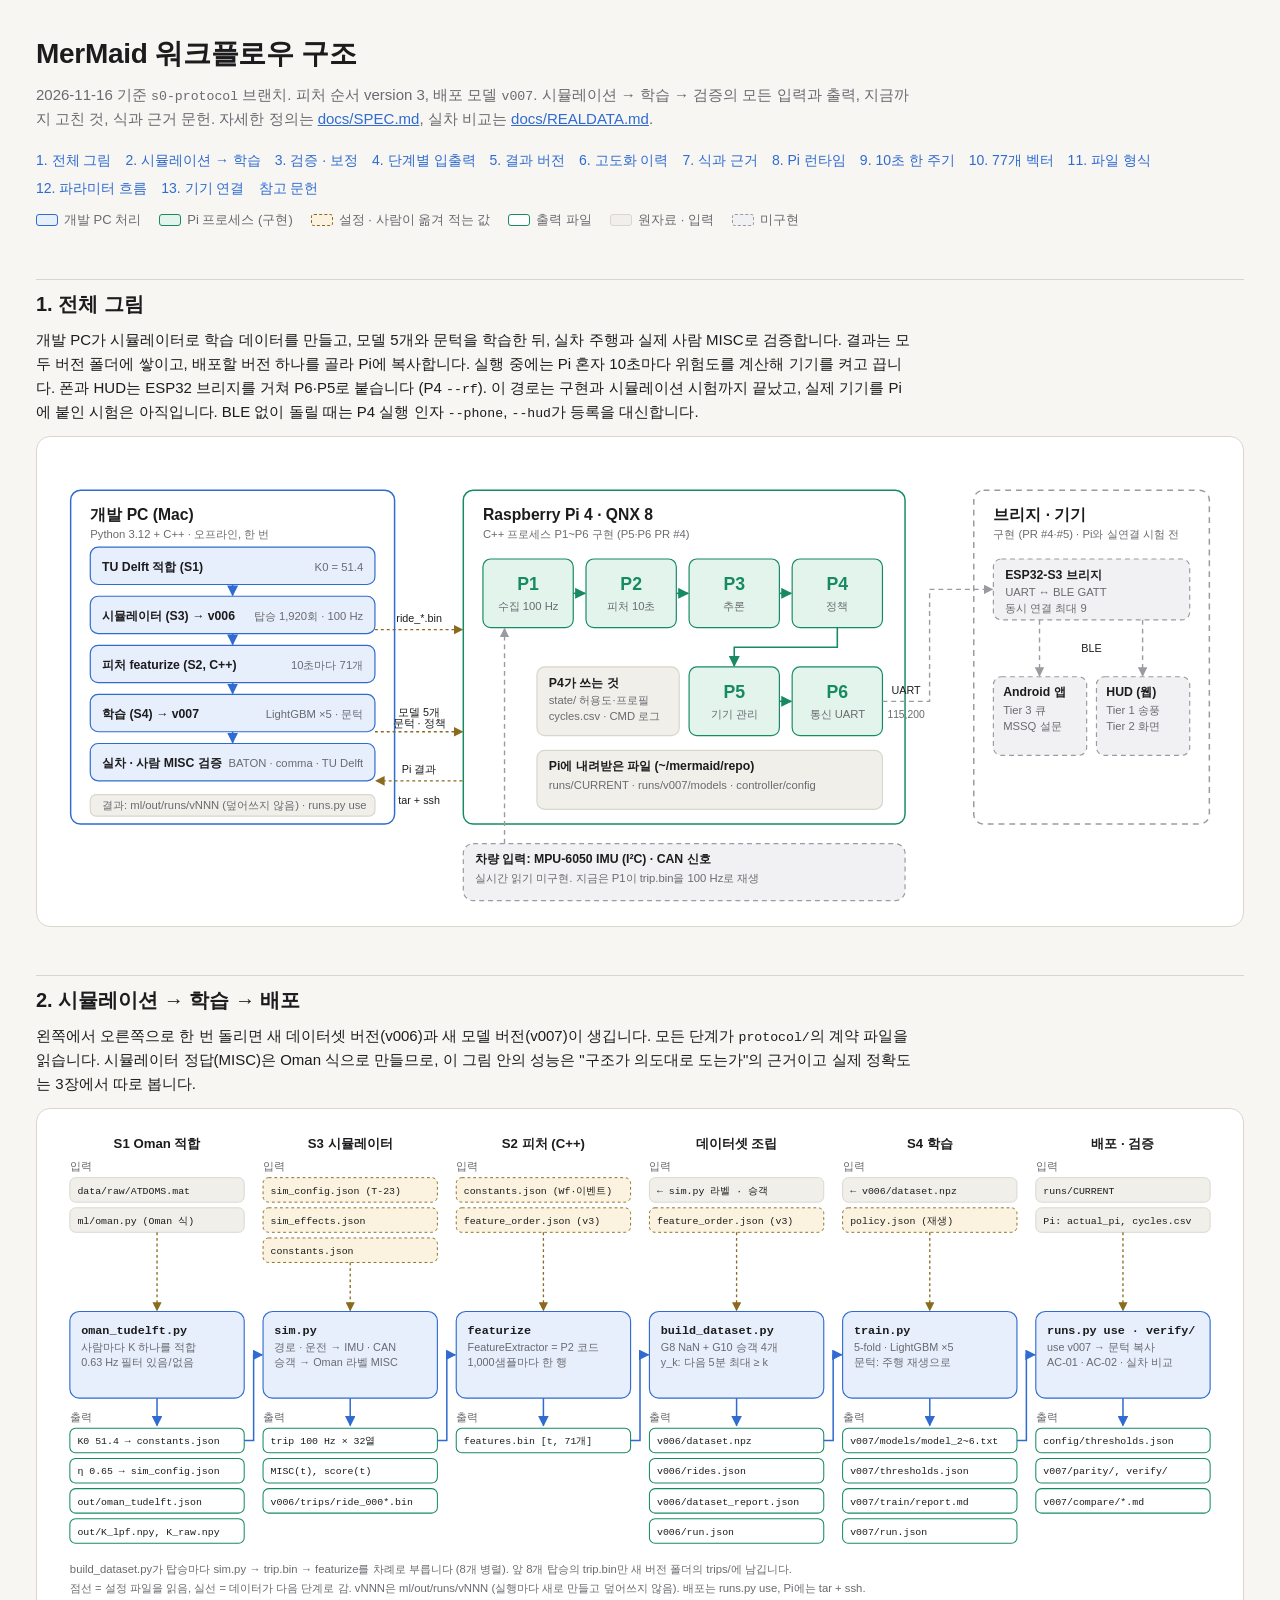
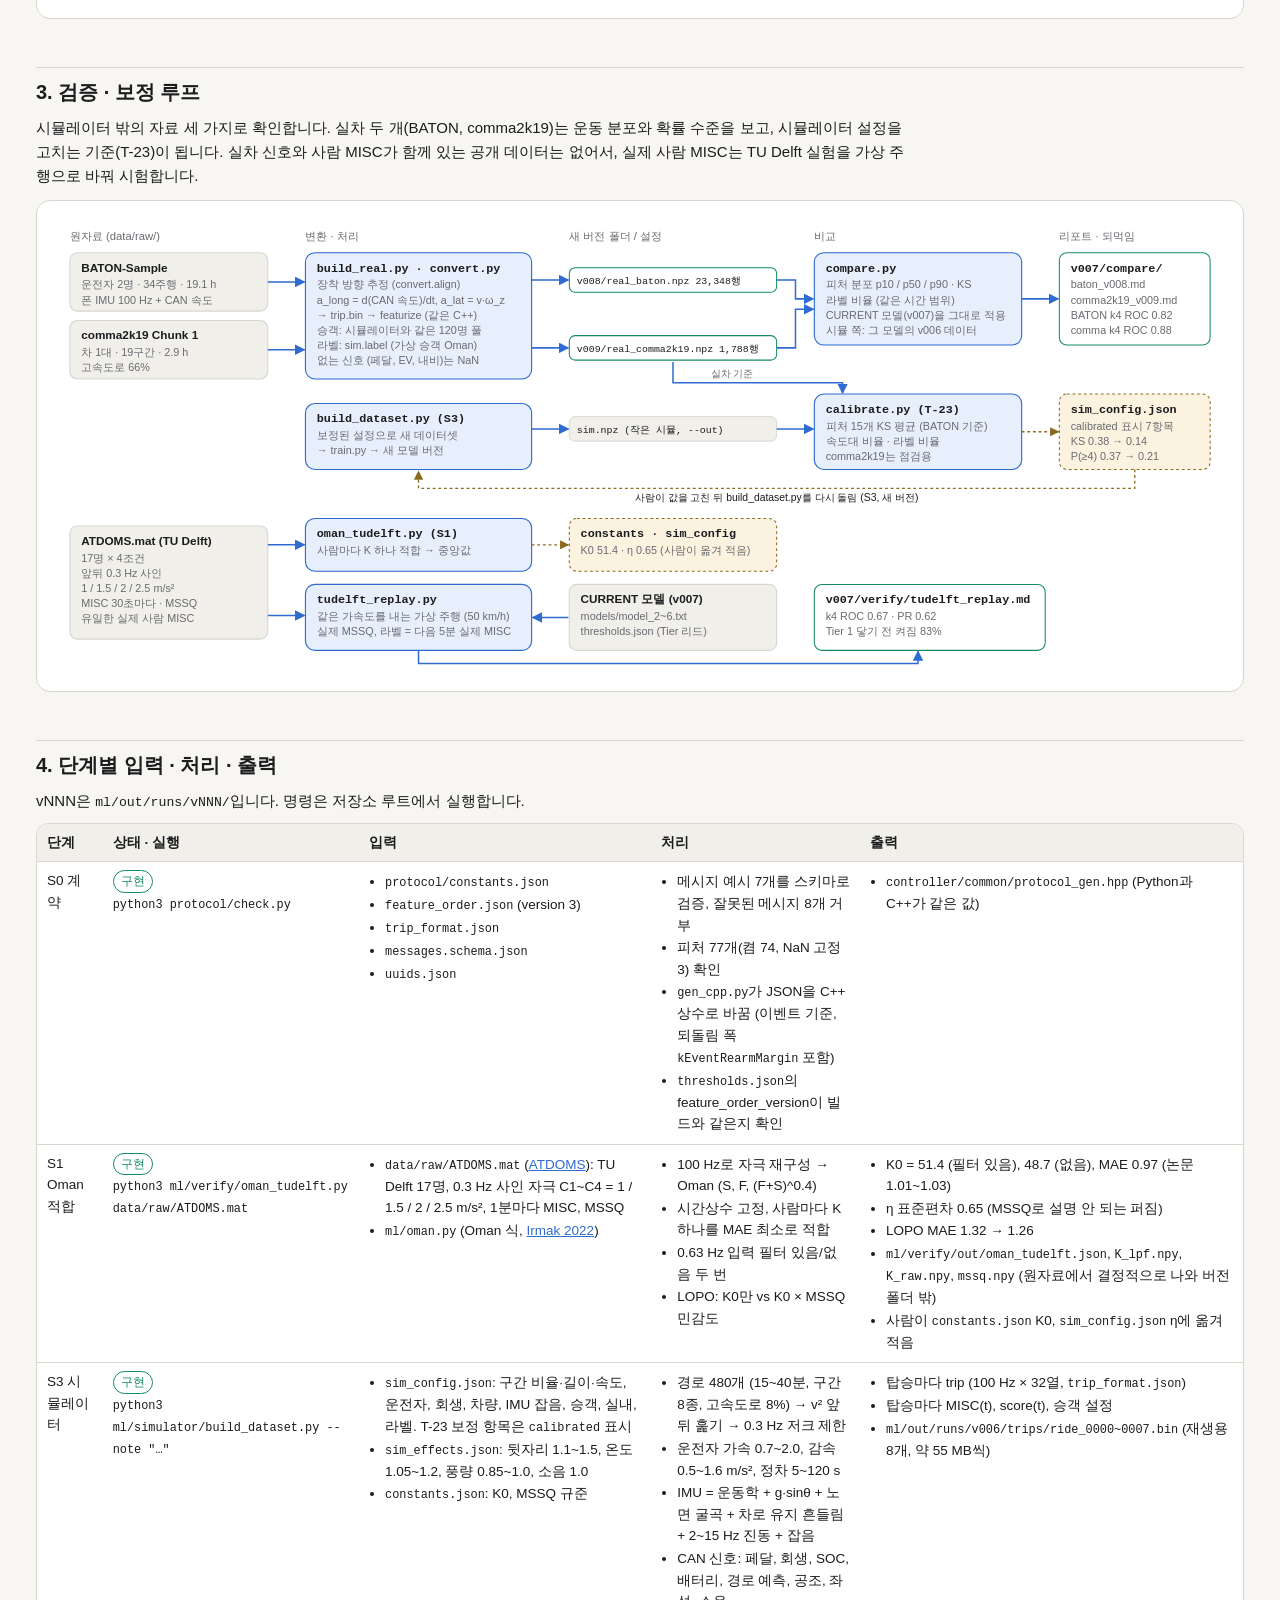
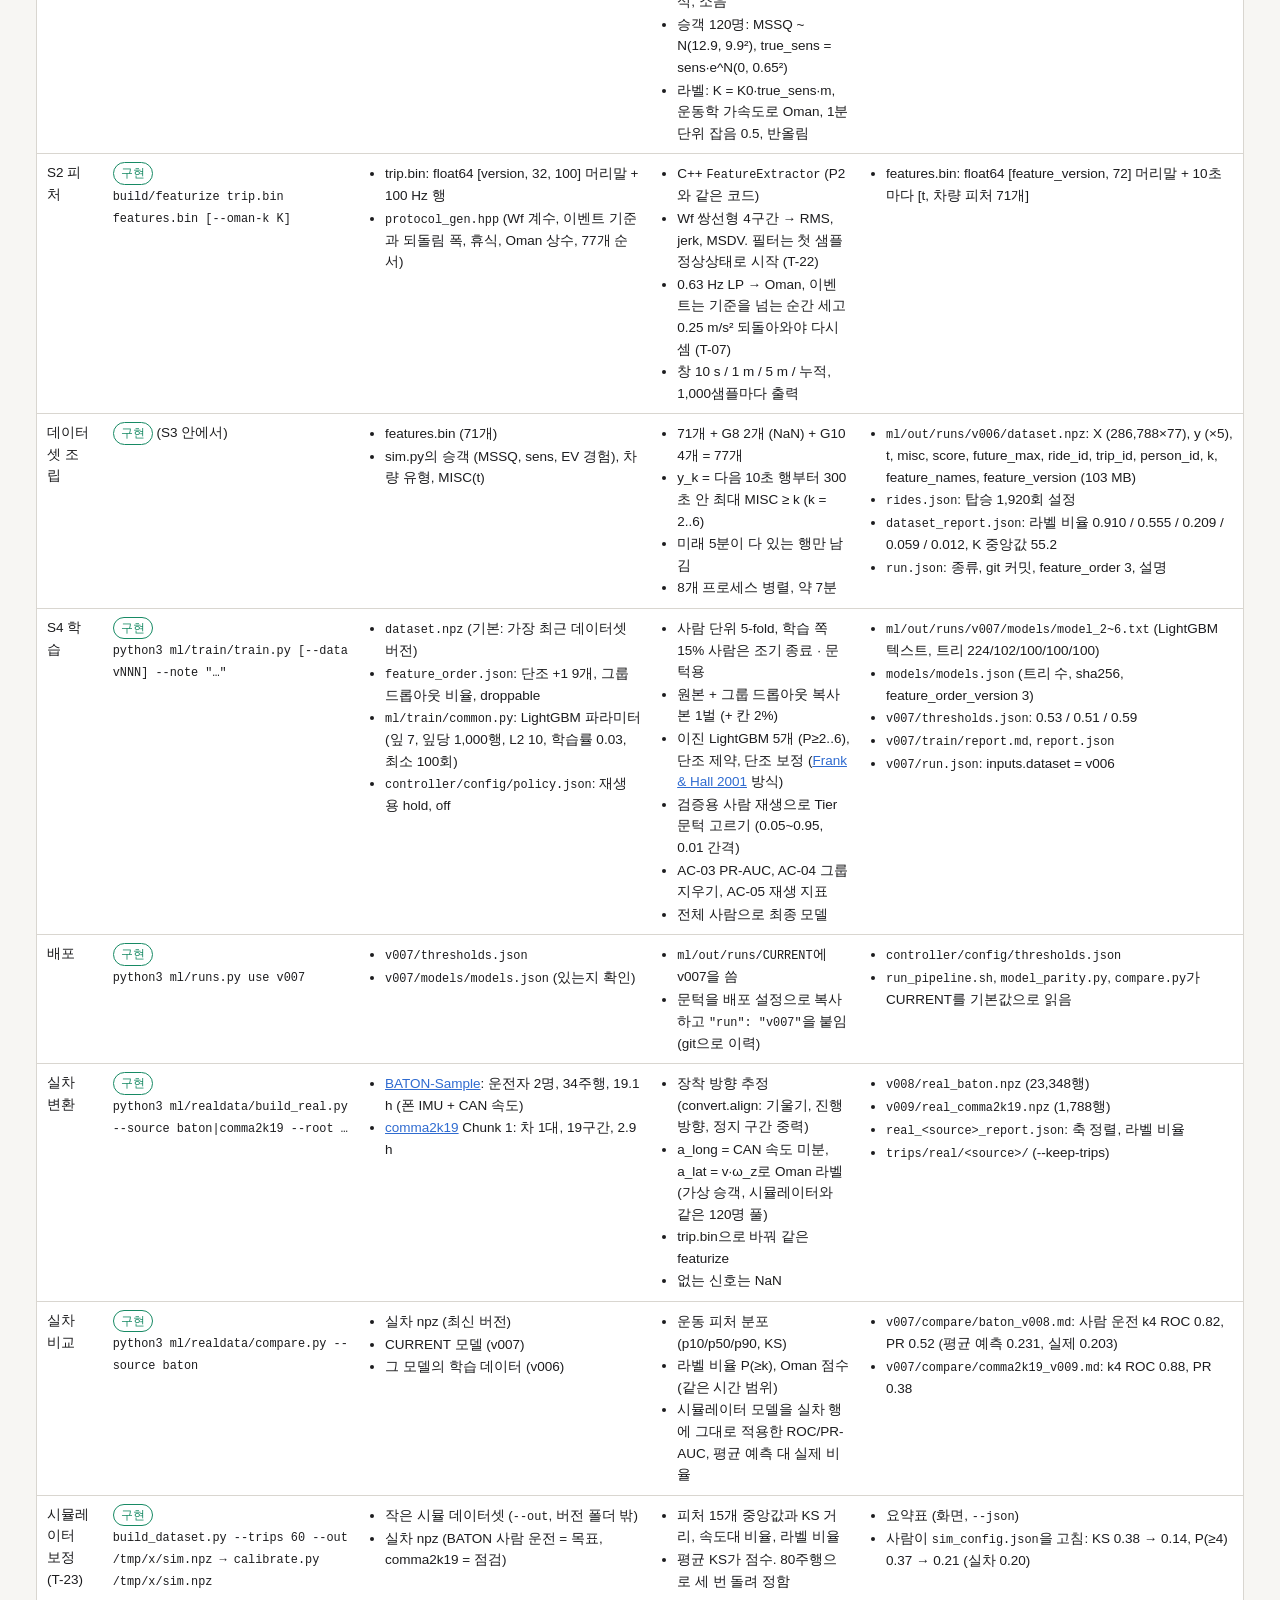
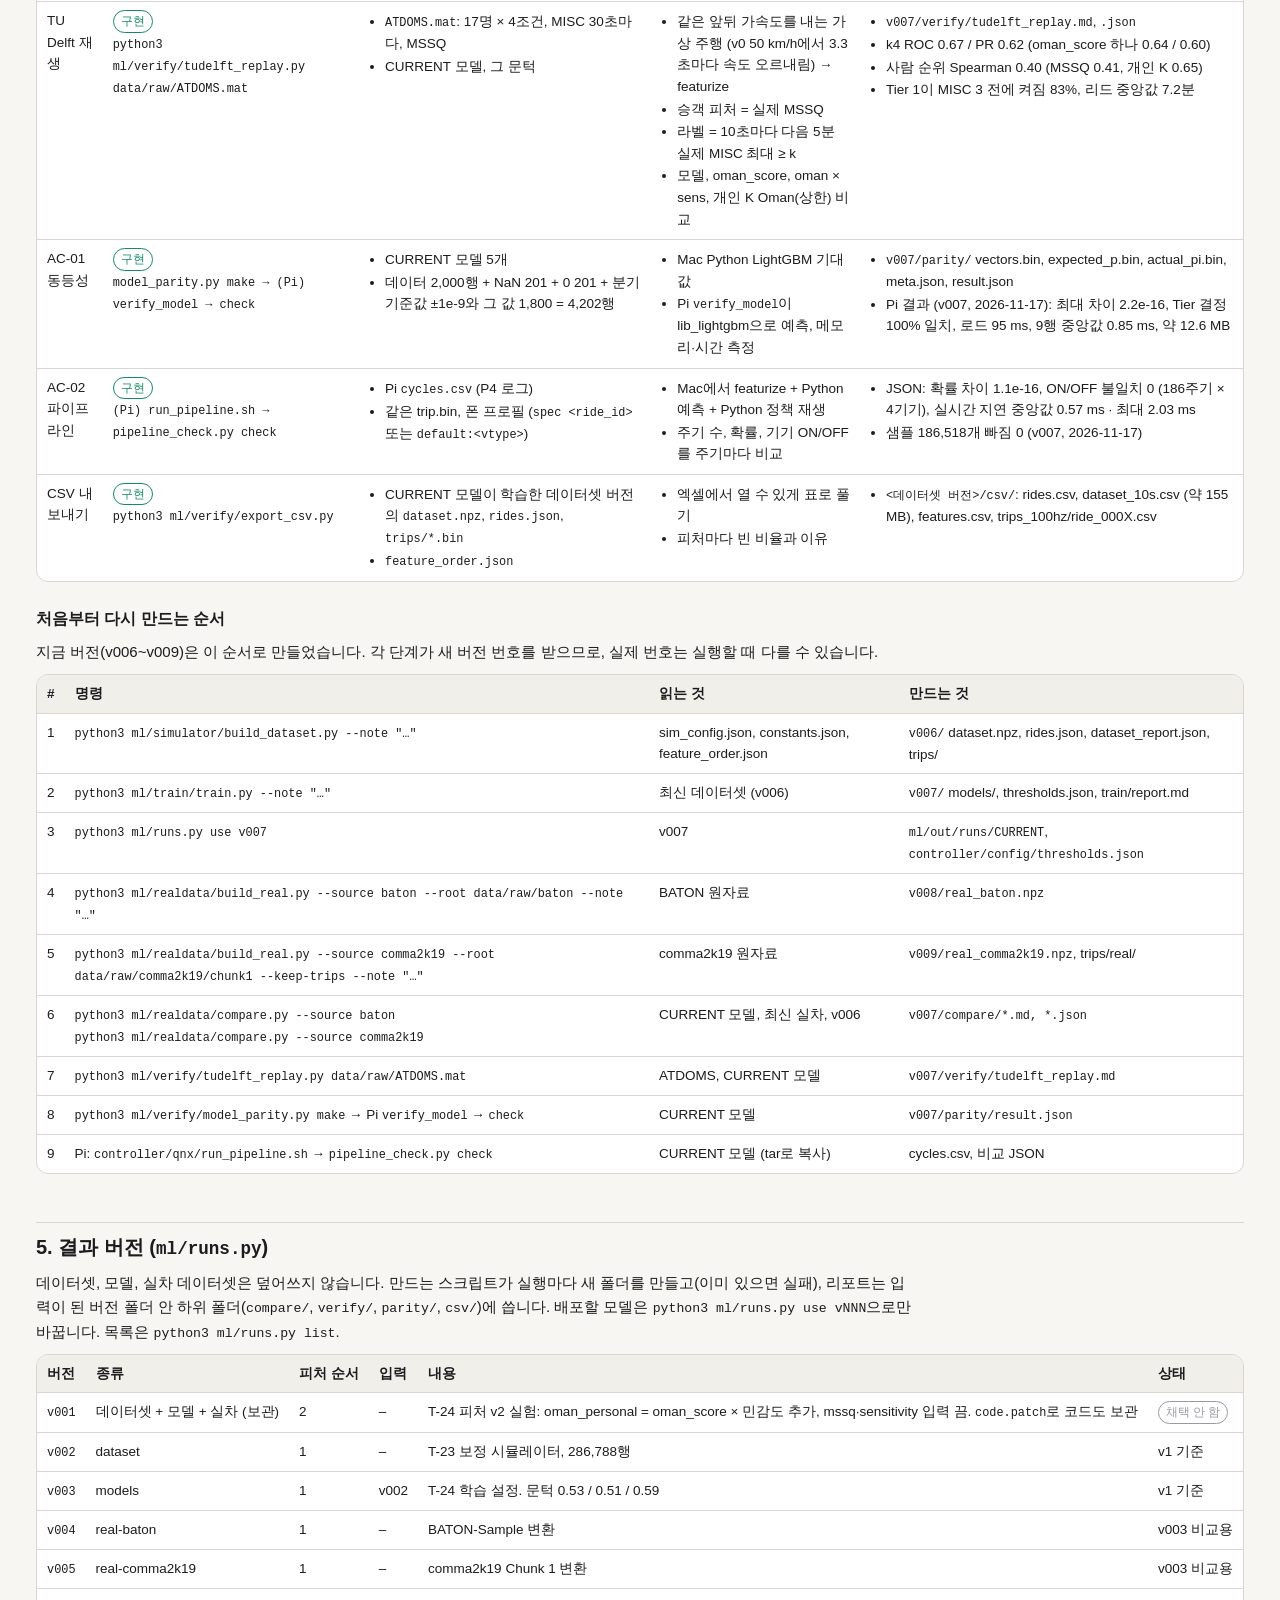
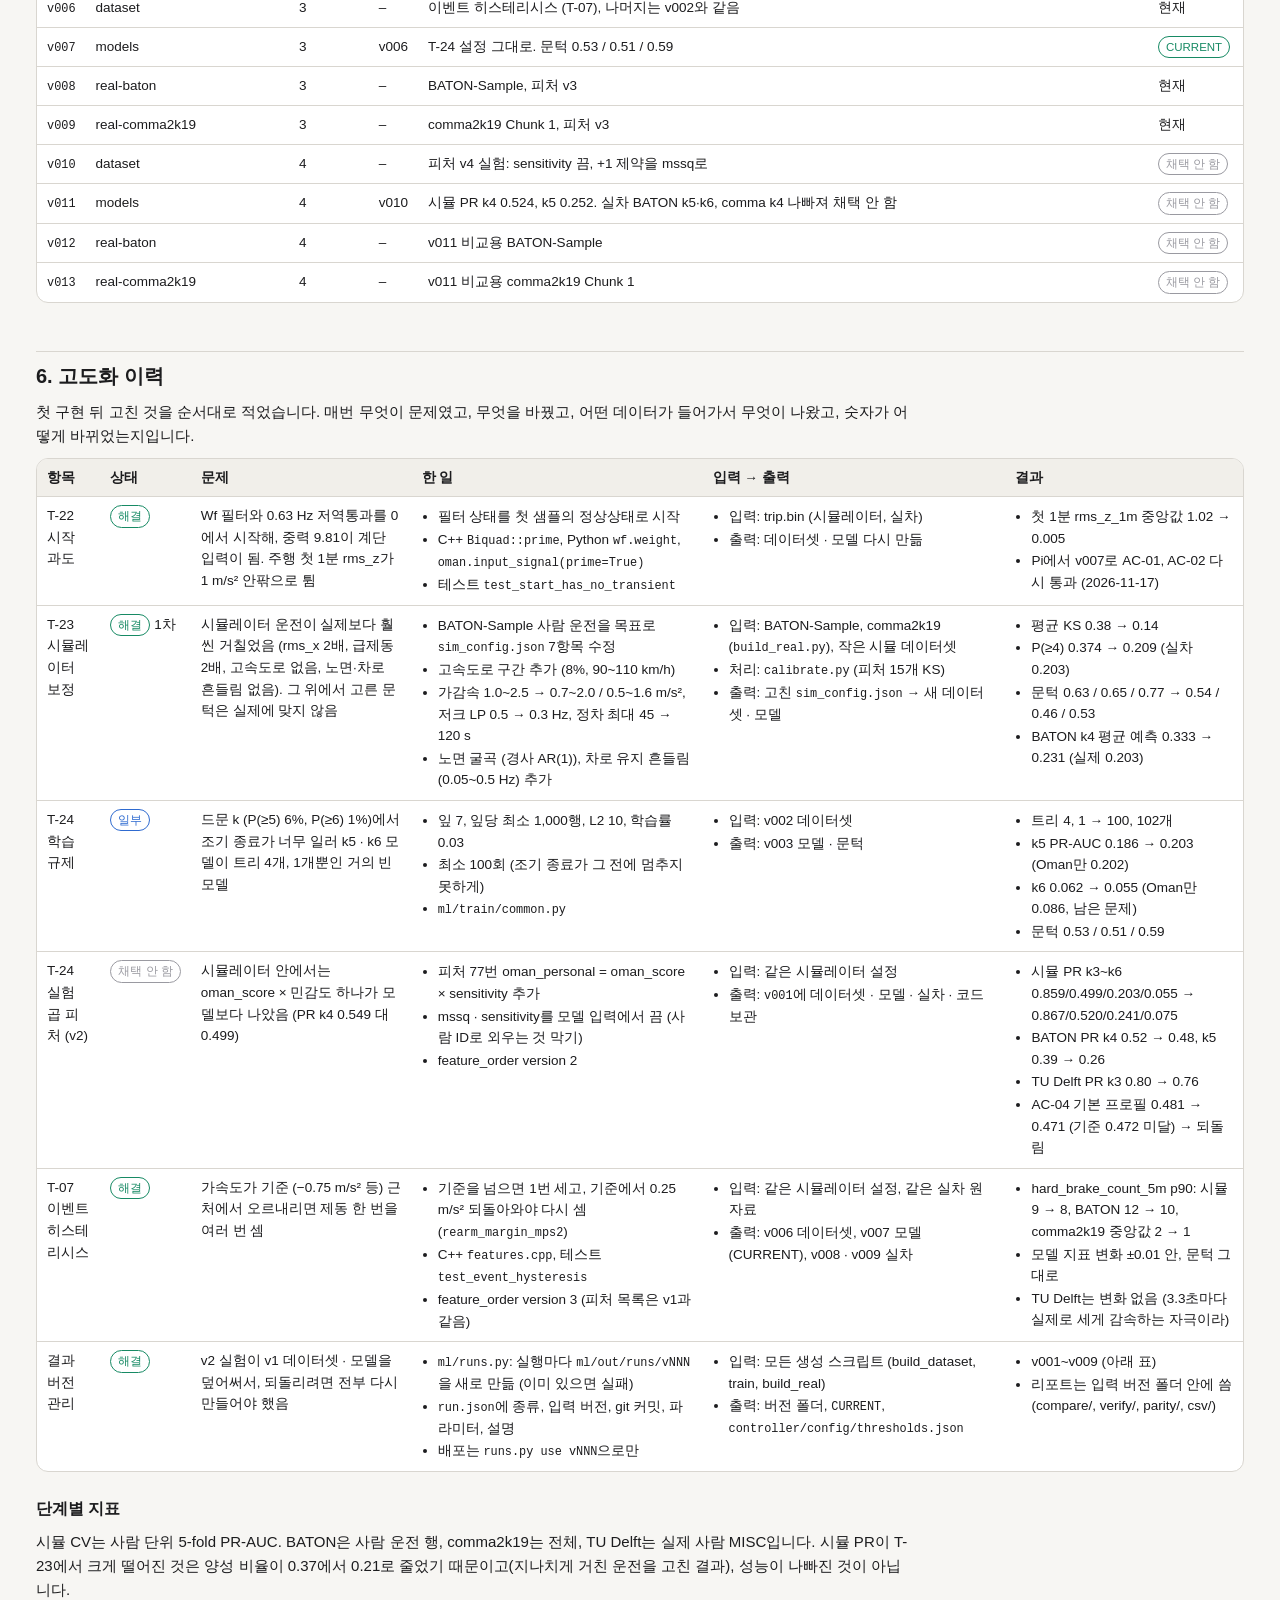
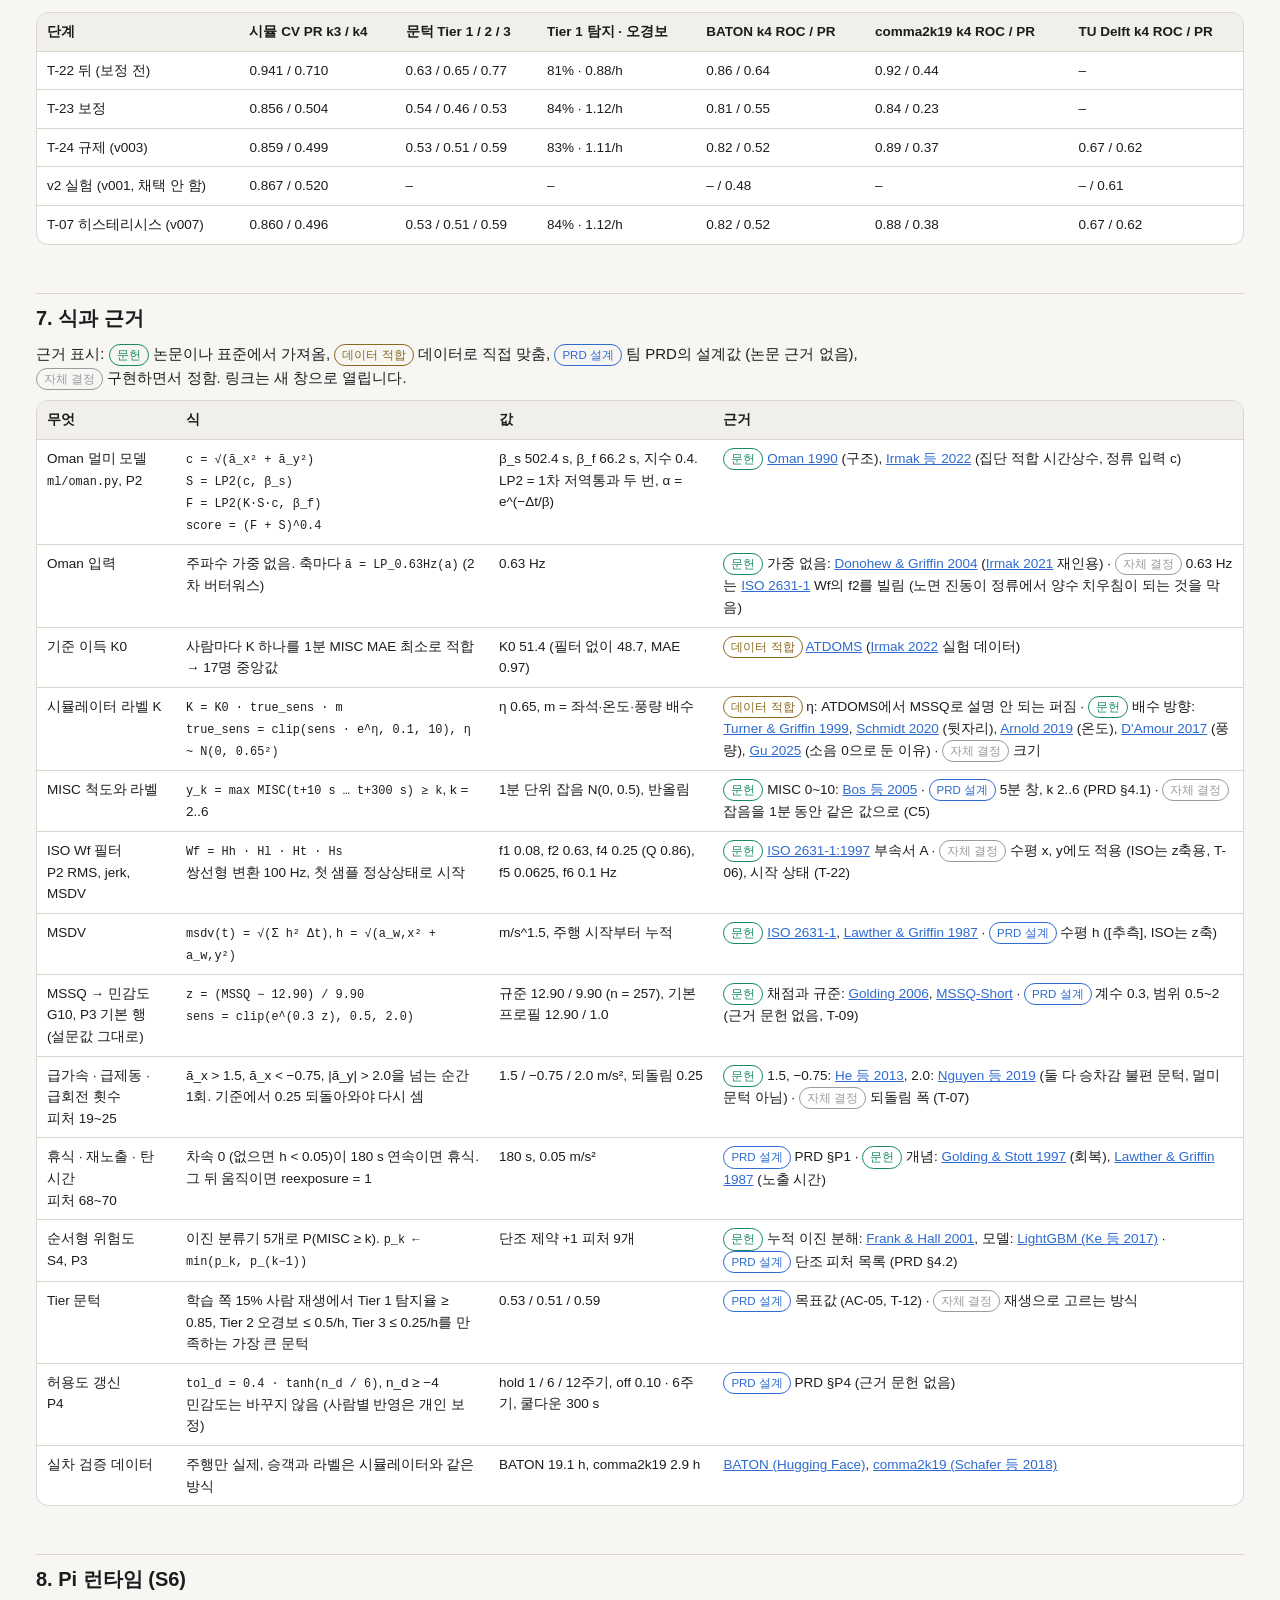
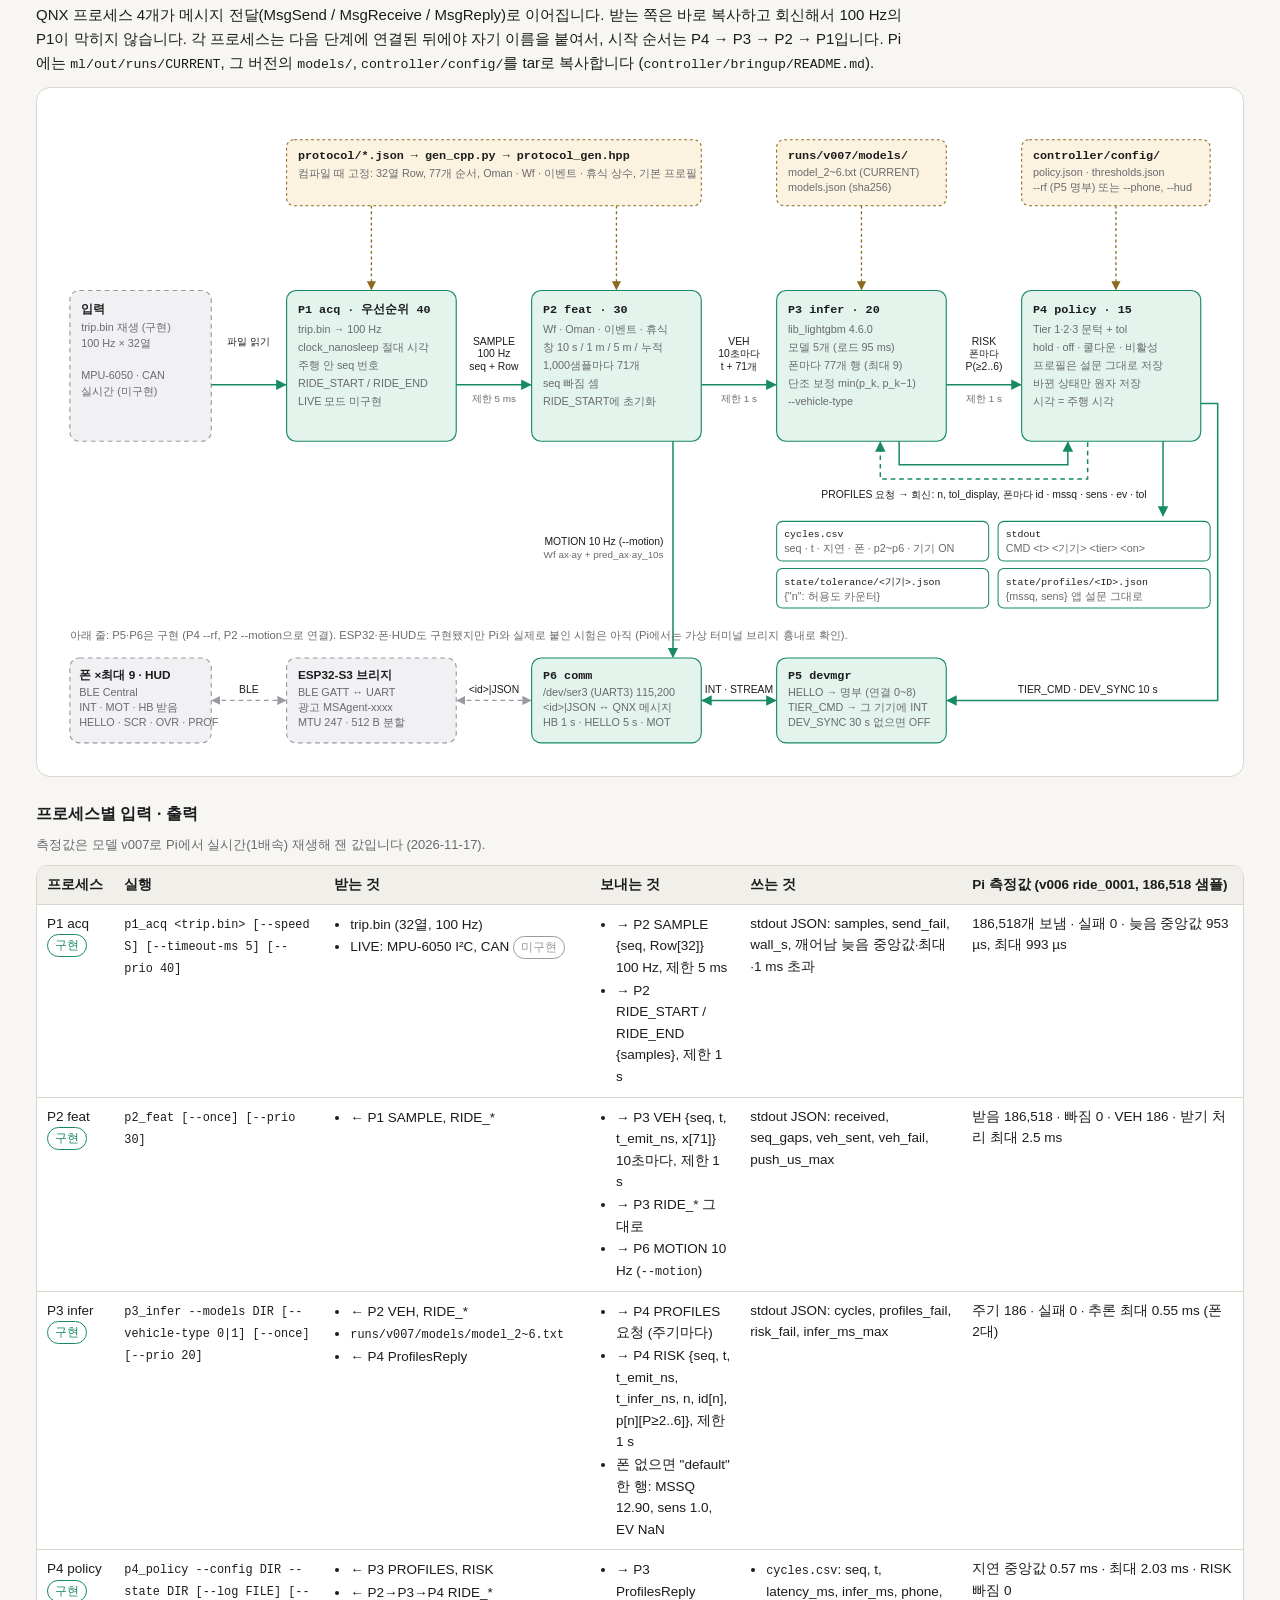
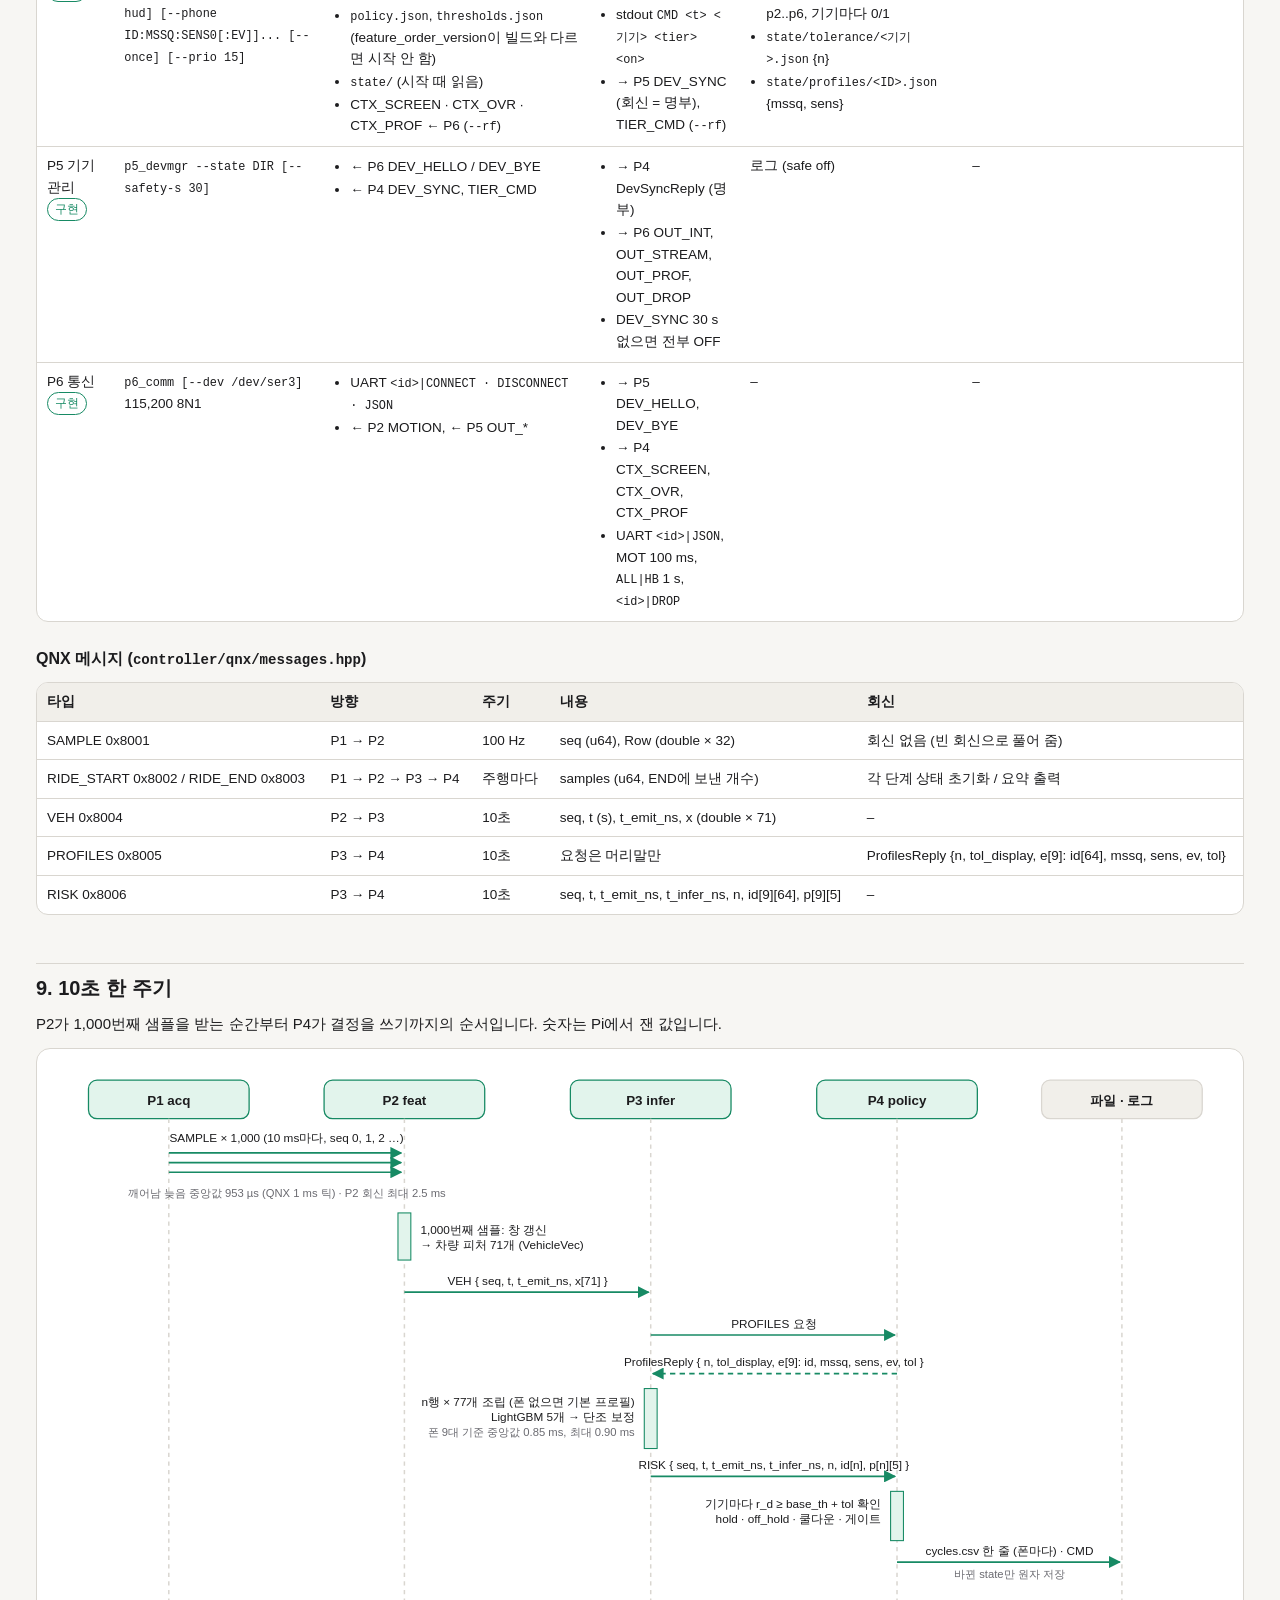
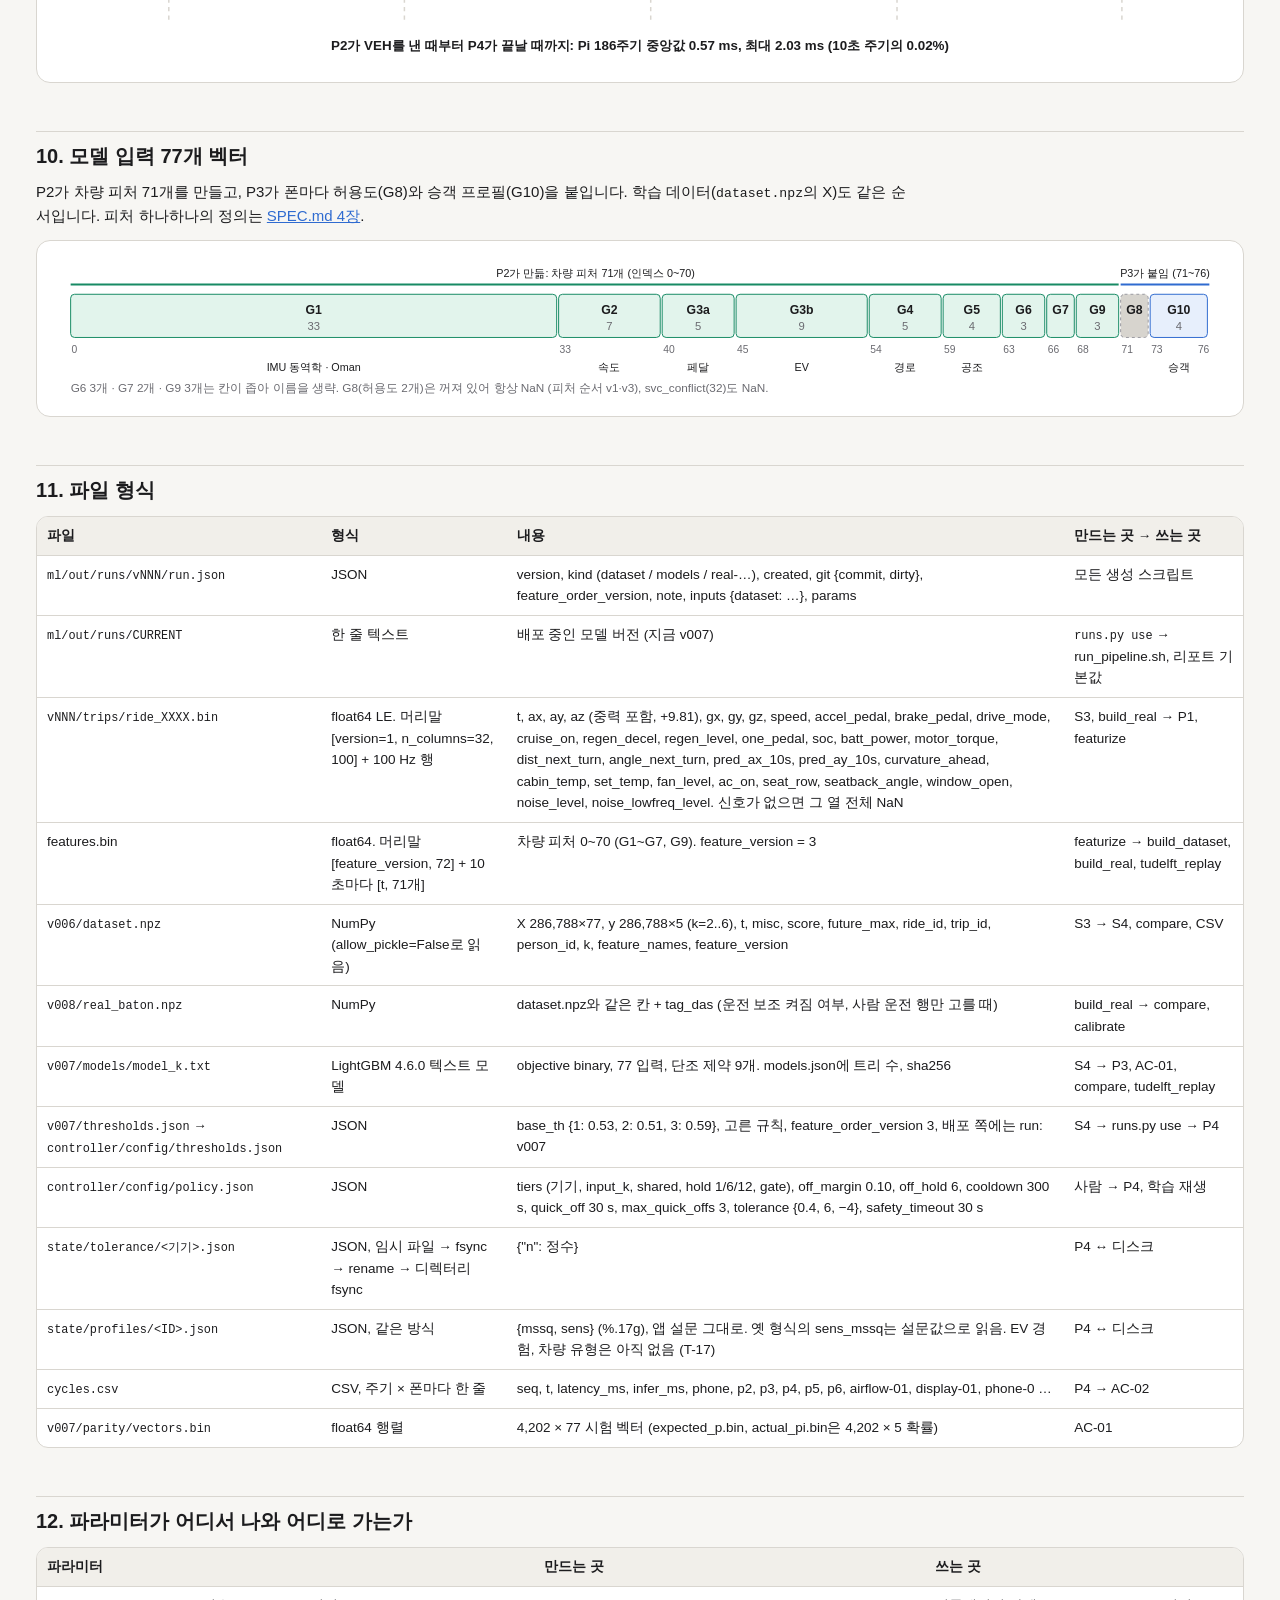
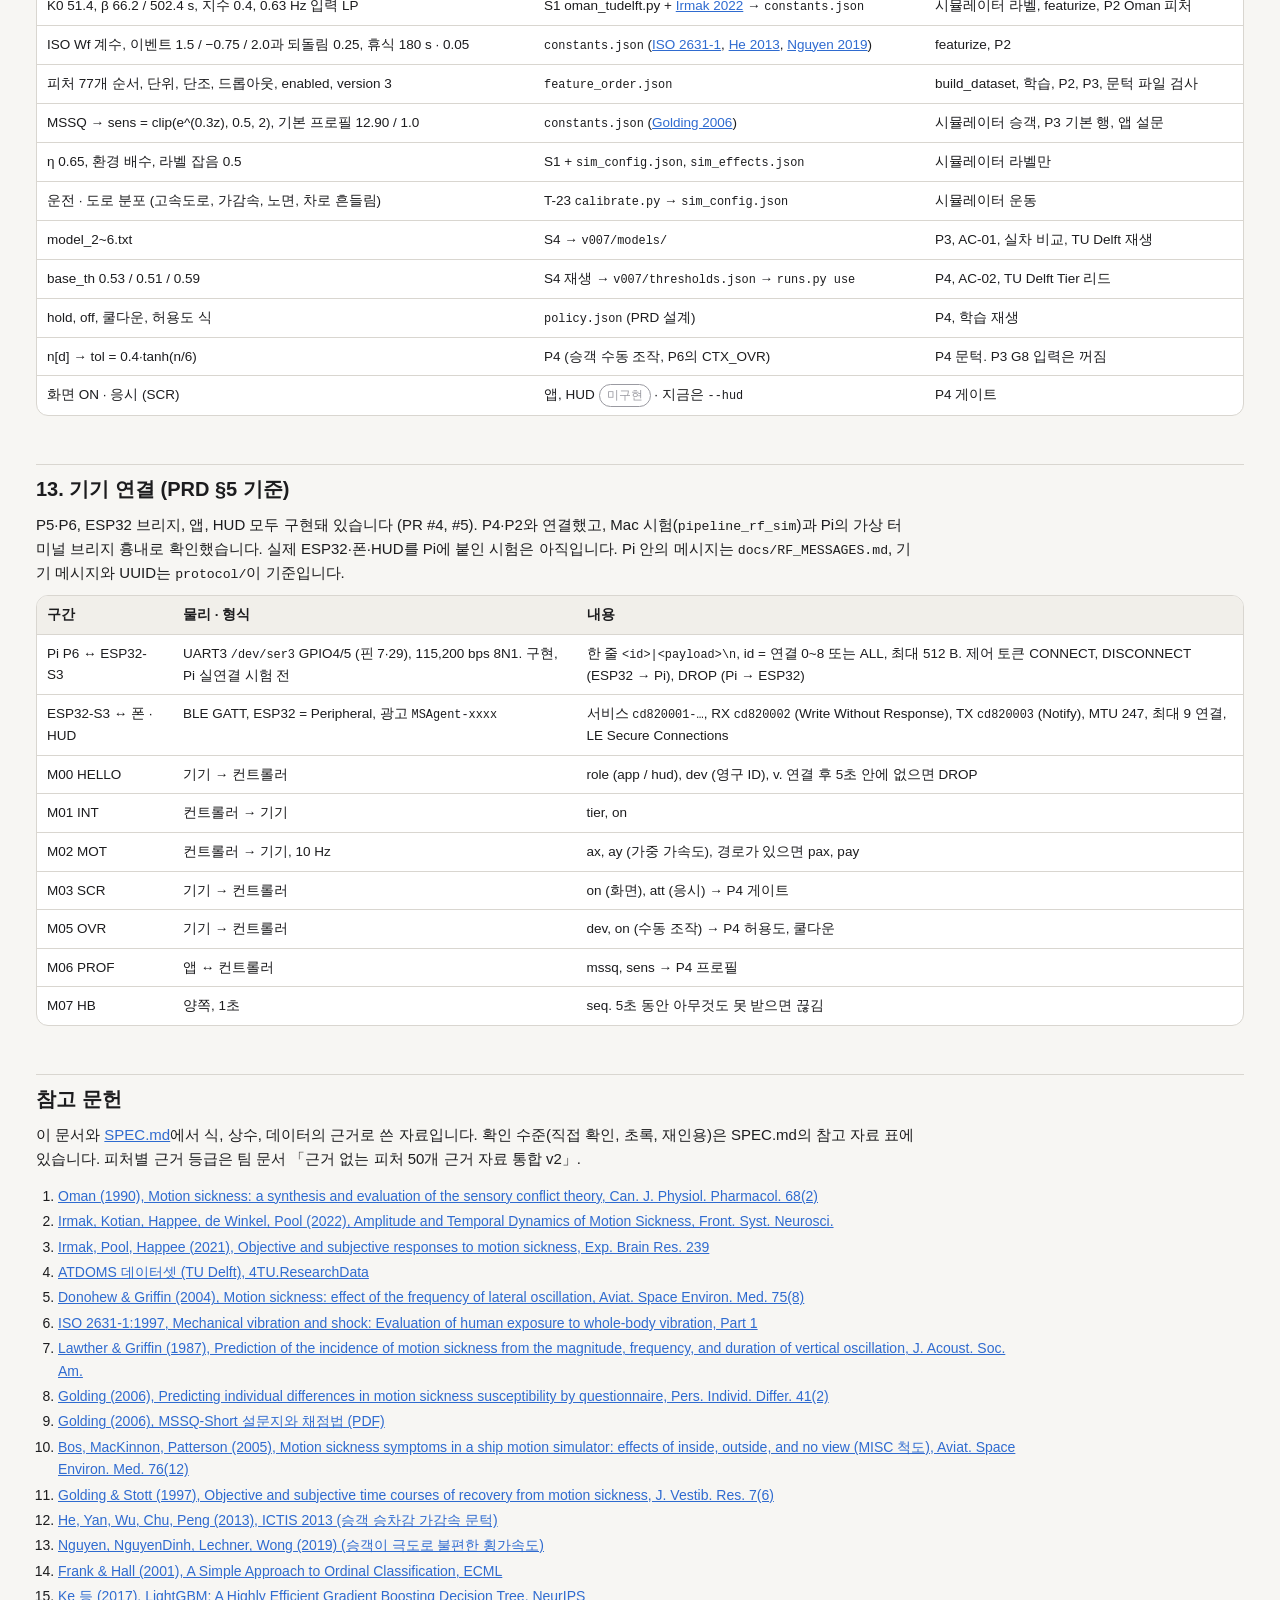
==== commit 0d3aa5d9: "P4 stops adjusting sensitivity; profile stores the app survey only The model was trained with sensit" ====
--- a/docs/ARCHITECTURE.html
+++ b/docs/ARCHITECTURE.html
@@ -246,7 +246,7 @@
 
 <h2 id="versions">5. 결과 버전 (<code>ml/runs.py</code>)</h2>
 <p>데이터셋, 모델, 실차 데이터셋은 덮어쓰지 않습니다. 만드는 스크립트가 실행마다 새 폴더를 만들고(이미 있으면 실패), 리포트는 입력이 된 버전 폴더 안 하위 폴더(<code>compare/</code>, <code>verify/</code>, <code>parity/</code>, <code>csv/</code>)에 씁니다. 배포할 모델은 <code>python3 ml/runs.py use vNNN</code>으로만 바꿉니다. 목록은 <code>python3 ml/runs.py list</code>.</p>
-<div class="tablewrap "><table><thead><tr><th>버전</th><th>종류</th><th>피처 순서</th><th>입력</th><th>내용</th><th>상태</th></tr></thead><tbody><tr><td><code>v001</code></td><td>데이터셋 + 모델 + 실차 (보관)</td><td>2</td><td>–</td><td>T-24 피처 v2 실험: oman_personal = oman_score × 민감도 추가, mssq·sensitivity 입력 끔. <code>code.patch</code>로 코드도 보관</td><td><span class="tag no">채택 안 함</span></td></tr><tr><td><code>v002</code></td><td>dataset</td><td>1</td><td>–</td><td>T-23 보정 시뮬레이터, 286,788행</td><td>v1 기준</td></tr><tr><td><code>v003</code></td><td>models</td><td>1</td><td>v002</td><td>T-24 학습 설정. 문턱 0.53 / 0.51 / 0.59</td><td>v1 기준</td></tr><tr><td><code>v004</code></td><td>real-baton</td><td>1</td><td>–</td><td>BATON-Sample 변환</td><td>v003 비교용</td></tr><tr><td><code>v005</code></td><td>real-comma2k19</td><td>1</td><td>–</td><td>comma2k19 Chunk 1 변환</td><td>v003 비교용</td></tr><tr><td><code>v006</code></td><td>dataset</td><td>3</td><td>–</td><td>이벤트 히스테리시스 (T-07), 나머지는 v002와 같음</td><td>현재</td></tr><tr><td><code>v007</code></td><td>models</td><td>3</td><td>v006</td><td>T-24 설정 그대로. 문턱 0.53 / 0.51 / 0.59</td><td><span class="tag ok">CURRENT</span></td></tr><tr><td><code>v008</code></td><td>real-baton</td><td>3</td><td>–</td><td>BATON-Sample, 피처 v3</td><td>현재</td></tr><tr><td><code>v009</code></td><td>real-comma2k19</td><td>3</td><td>–</td><td>comma2k19 Chunk 1, 피처 v3</td><td>현재</td></tr></tbody></table></div>
+<div class="tablewrap "><table><thead><tr><th>버전</th><th>종류</th><th>피처 순서</th><th>입력</th><th>내용</th><th>상태</th></tr></thead><tbody><tr><td><code>v001</code></td><td>데이터셋 + 모델 + 실차 (보관)</td><td>2</td><td>–</td><td>T-24 피처 v2 실험: oman_personal = oman_score × 민감도 추가, mssq·sensitivity 입력 끔. <code>code.patch</code>로 코드도 보관</td><td><span class="tag no">채택 안 함</span></td></tr><tr><td><code>v002</code></td><td>dataset</td><td>1</td><td>–</td><td>T-23 보정 시뮬레이터, 286,788행</td><td>v1 기준</td></tr><tr><td><code>v003</code></td><td>models</td><td>1</td><td>v002</td><td>T-24 학습 설정. 문턱 0.53 / 0.51 / 0.59</td><td>v1 기준</td></tr><tr><td><code>v004</code></td><td>real-baton</td><td>1</td><td>–</td><td>BATON-Sample 변환</td><td>v003 비교용</td></tr><tr><td><code>v005</code></td><td>real-comma2k19</td><td>1</td><td>–</td><td>comma2k19 Chunk 1 변환</td><td>v003 비교용</td></tr><tr><td><code>v006</code></td><td>dataset</td><td>3</td><td>–</td><td>이벤트 히스테리시스 (T-07), 나머지는 v002와 같음</td><td>현재</td></tr><tr><td><code>v007</code></td><td>models</td><td>3</td><td>v006</td><td>T-24 설정 그대로. 문턱 0.53 / 0.51 / 0.59</td><td><span class="tag ok">CURRENT</span></td></tr><tr><td><code>v008</code></td><td>real-baton</td><td>3</td><td>–</td><td>BATON-Sample, 피처 v3</td><td>현재</td></tr><tr><td><code>v009</code></td><td>real-comma2k19</td><td>3</td><td>–</td><td>comma2k19 Chunk 1, 피처 v3</td><td>현재</td></tr><tr><td><code>v010</code></td><td>dataset</td><td>4</td><td>–</td><td>피처 v4 실험: sensitivity 끔, +1 제약을 mssq로</td><td><span class="tag no">채택 안 함</span></td></tr><tr><td><code>v011</code></td><td>models</td><td>4</td><td>v010</td><td>시뮬 PR k4 0.524, k5 0.252. 실차 BATON k5·k6, comma k4 나빠져 채택 안 함</td><td><span class="tag no">채택 안 함</span></td></tr><tr><td><code>v012</code></td><td>real-baton</td><td>4</td><td>–</td><td>v011 비교용 BATON-Sample</td><td><span class="tag no">채택 안 함</span></td></tr><tr><td><code>v013</code></td><td>real-comma2k19</td><td>4</td><td>–</td><td>v011 비교용 comma2k19 Chunk 1</td><td><span class="tag no">채택 안 함</span></td></tr></tbody></table></div>
 
 <h2 id="upgrades">6. 고도화 이력</h2>
 <p>첫 구현 뒤 고친 것을 순서대로 적었습니다. 매번 무엇이 문제였고, 무엇을 바꿨고, 어떤 데이터가 들어가서 무엇이 나왔고, 숫자가 어떻게 바뀌었는지입니다.</p>
@@ -257,7 +257,7 @@
 
 <h2 id="formulas">7. 식과 근거</h2>
 <p>근거 표시: <span class="tag ok">문헌</span> 논문이나 표준에서 가져옴, <span class="tag fit">데이터 적합</span> 데이터로 직접 맞춤, <span class="tag pc">PRD 설계</span> 팀 PRD의 설계값 (논문 근거 없음), <span class="tag no">자체 결정</span> 구현하면서 정함. 링크는 새 창으로 열립니다.</p>
-<div class="tablewrap "><table><thead><tr><th>무엇</th><th>식</th><th>값</th><th>근거</th></tr></thead><tbody><tr><td>Oman 멀미 모델<br><code>ml/oman.py</code>, P2</td><td><code>c = √(ã_x² + ã_y²)</code><br><code>S = LP2(c, β_s)</code><br><code>F = LP2(K·S·c, β_f)</code><br><code>score = (F + S)^0.4</code></td><td>β_s 502.4 s, β_f 66.2 s, 지수 0.4. LP2 = 1차 저역통과 두 번, α = e^(−Δt/β)</td><td><span class="tag ok">문헌</span> <a href="https://doi.org/10.1139/y90-044" target="_blank" rel="noopener">Oman 1990</a> (구조), <a href="https://doi.org/10.3389/fnsys.2022.866503" target="_blank" rel="noopener">Irmak 등 2022</a> (집단 적합 시간상수, 정류 입력 c)</td></tr><tr><td>Oman 입력</td><td>주파수 가중 없음. 축마다 <code>ã = LP_0.63Hz(a)</code> (2차 버터워스)</td><td>0.63 Hz</td><td><span class="tag ok">문헌</span> 가중 없음: <a href="https://pubmed.ncbi.nlm.nih.gov/15328780/" target="_blank" rel="noopener">Donohew &amp; Griffin 2004</a> (<a href="https://doi.org/10.1007/s00221-020-05986-6" target="_blank" rel="noopener">Irmak 2021</a> 재인용) · <span class="tag no">자체 결정</span> 0.63 Hz는 <a href="https://www.iso.org/standard/7612.html" target="_blank" rel="noopener">ISO 2631-1</a> Wf의 f2를 빌림 (노면 진동이 정류에서 양수 치우침이 되는 것을 막음)</td></tr><tr><td>기준 이득 K0</td><td>사람마다 K 하나를 1분 MISC MAE 최소로 적합 → 17명 중앙값</td><td>K0 51.4 (필터 없이 48.7, MAE 0.97)</td><td><span class="tag fit">데이터 적합</span> <a href="https://data.4tu.nl/datasets/24d81854-b10b-446b-8798-ae31fb8782d0" target="_blank" rel="noopener">ATDOMS</a> (<a href="https://doi.org/10.3389/fnsys.2022.866503" target="_blank" rel="noopener">Irmak 2022</a> 실험 데이터)</td></tr><tr><td>시뮬레이터 라벨 K</td><td><code>K = K0 · true_sens · m</code><br><code>true_sens = clip(sens · e^η, 0.1, 10), η ~ N(0, 0.65²)</code></td><td>η 0.65, m = 좌석·온도·풍량 배수</td><td><span class="tag fit">데이터 적합</span> η: ATDOMS에서 MSSQ로 설명 안 되는 퍼짐 · <span class="tag ok">문헌</span> 배수 방향: <a href="https://eprints.soton.ac.uk/406260/" target="_blank" rel="noopener">Turner &amp; Griffin 1999</a>, <a href="https://www.themoonlight.io/review/sick-of-being-driven-prevalence-and-modulating-factors-of-carsickness-in-the-european-population-in-context-of-automated-driving" target="_blank" rel="noopener">Schmidt 2020</a> (뒷자리), <a href="https://research-portal.uea.ac.uk/en/publications/effect-of-virtual-reality-and-whole-body-heating-on-motion-sickne/" target="_blank" rel="noopener">Arnold 2019</a> (온도), <a href="https://doi.org/10.1007/s00221-017-5009-1" target="_blank" rel="noopener">D&#x27;Amour 2017</a> (풍량), <a href="https://doi.org/10.1265/ehpm.24-00247" target="_blank" rel="noopener">Gu 2025</a> (소음 0으로 둔 이유) · <span class="tag no">자체 결정</span> 크기</td></tr><tr><td>MISC 척도와 라벨</td><td><code>y_k = max MISC(t+10 s … t+300 s) ≥ k</code>, k = 2..6</td><td>1분 단위 잡음 N(0, 0.5), 반올림</td><td><span class="tag ok">문헌</span> MISC 0~10: <a href="https://pubmed.ncbi.nlm.nih.gov/16370260/" target="_blank" rel="noopener">Bos 등 2005</a> · <span class="tag pc">PRD 설계</span> 5분 창, k 2..6 (PRD §4.1) · <span class="tag no">자체 결정</span> 잡음을 1분 동안 같은 값으로 (C5)</td></tr><tr><td>ISO Wf 필터<br>P2 RMS, jerk, MSDV</td><td><code>Wf = Hh · Hl · Ht · Hs</code><br>쌍선형 변환 100 Hz, 첫 샘플 정상상태로 시작</td><td>f1 0.08, f2 0.63, f4 0.25 (Q 0.86), f5 0.0625, f6 0.1 Hz</td><td><span class="tag ok">문헌</span> <a href="https://www.iso.org/standard/7612.html" target="_blank" rel="noopener">ISO 2631-1:1997</a> 부속서 A · <span class="tag no">자체 결정</span> 수평 x, y에도 적용 (ISO는 z축용, T-06), 시작 상태 (T-22)</td></tr><tr><td>MSDV</td><td><code>msdv(t) = √(Σ h² Δt)</code>, <code>h = √(a_w,x² + a_w,y²)</code></td><td>m/s^1.5, 주행 시작부터 누적</td><td><span class="tag ok">문헌</span> <a href="https://www.iso.org/standard/7612.html" target="_blank" rel="noopener">ISO 2631-1</a>, <a href="https://eprints.soton.ac.uk/410880/" target="_blank" rel="noopener">Lawther &amp; Griffin 1987</a> · <span class="tag pc">PRD 설계</span> 수평 h ([추측], ISO는 z축)</td></tr><tr><td>MSSQ → 민감도<br>G10, P3 기본 행</td><td><code>z = (MSSQ − 12.90) / 9.90</code><br><code>sens = clip(e^(0.3 z), 0.5, 2.0)</code></td><td>규준 12.90 / 9.90 (n = 257), 기본 프로필 12.90 / 1.0</td><td><span class="tag ok">문헌</span> 채점과 규준: <a href="https://doi.org/10.1016/j.paid.2006.01.012" target="_blank" rel="noopener">Golding 2006</a>, <a href="https://www.westminster.ac.uk/sites/default/files/MSSQ-short_0.pdf" target="_blank" rel="noopener">MSSQ-Short</a> · <span class="tag pc">PRD 설계</span> 계수 0.3, 범위 0.5~2 (근거 문헌 없음, T-09)</td></tr><tr><td>급가속 · 급제동 · 급회전 횟수<br>피처 19~25</td><td>ã_x > 1.5, ã_x < −0.75, |ã_y| > 2.0을 넘는 순간 1회. 기준에서 0.25 되돌아와야 다시 셈</td><td>1.5 / −0.75 / 2.0 m/s², 되돌림 0.25</td><td><span class="tag ok">문헌</span> 1.5, −0.75: <a href="https://ascelibrary.com/doi/10.1061/9780784413036.220" target="_blank" rel="noopener">He 등 2013</a>, 2.0: <a href="https://libmast.utm.my/Record/ntu-10356%2F151551/Description" target="_blank" rel="noopener">Nguyen 등 2019</a> (둘 다 승차감 불편 문턱, 멀미 문턱 아님) · <span class="tag no">자체 결정</span> 되돌림 폭 (T-07)</td></tr><tr><td>휴식 · 재노출 · 탄 시간<br>피처 68~70</td><td>차속 0 (없으면 h < 0.05)이 180 s 연속이면 휴식. 그 뒤 움직이면 reexposure = 1</td><td>180 s, 0.05 m/s²</td><td><span class="tag pc">PRD 설계</span> PRD §P1 · <span class="tag ok">문헌</span> 개념: <a href="https://content.iospress.com/articles/journal-of-vestibular-research/ves7-6-01" target="_blank" rel="noopener">Golding &amp; Stott 1997</a> (회복), <a href="https://eprints.soton.ac.uk/410880/" target="_blank" rel="noopener">Lawther &amp; Griffin 1987</a> (노출 시간)</td></tr><tr><td>순서형 위험도<br>S4, P3</td><td>이진 분류기 5개로 P(MISC ≥ k). <code>p_k ← min(p_k, p_(k−1))</code></td><td>단조 제약 +1 피처 9개</td><td><span class="tag ok">문헌</span> 누적 이진 분해: <a href="https://doi.org/10.1007/3-540-44795-4_13" target="_blank" rel="noopener">Frank &amp; Hall 2001</a>, 모델: <a href="https://proceedings.neurips.cc/paper/2017/hash/6449f44a102fde848669bdd9eb6b76fa-Abstract.html" target="_blank" rel="noopener">LightGBM (Ke 등 2017)</a> · <span class="tag pc">PRD 설계</span> 단조 피처 목록 (PRD §4.2)</td></tr><tr><td>Tier 문턱</td><td>학습 쪽 15% 사람 재생에서 Tier 1 탐지율 ≥ 0.85, Tier 2 오경보 ≤ 0.5/h, Tier 3 ≤ 0.25/h를 만족하는 가장 큰 문턱</td><td>0.53 / 0.51 / 0.59</td><td><span class="tag pc">PRD 설계</span> 목표값 (AC-05, T-12) · <span class="tag no">자체 결정</span> 재생으로 고르는 방식</td></tr><tr><td>허용도 · 민감도 갱신<br>P4</td><td><code>tol_d = 0.4 · tanh(n_d / 6)</code>, n_d ≥ −4<br>꺼진 큐를 켜면 sens × 1.15 (최대 2.0), 주행 끝에 설문값 쪽으로 10% 복귀</td><td>hold 1 / 6 / 12주기, off 0.10 · 6주기, 쿨다운 300 s</td><td><span class="tag pc">PRD 설계</span> PRD §P4 (근거 문헌 없음)</td></tr><tr><td>실차 검증 데이터</td><td>주행만 실제, 승객과 라벨은 시뮬레이터와 같은 방식</td><td>BATON 19.1 h, comma2k19 2.9 h</td><td><a href="https://huggingface.co/datasets/HenryYHW/BATON" target="_blank" rel="noopener">BATON (Hugging Face)</a>, <a href="https://arxiv.org/abs/1812.05752" target="_blank" rel="noopener">comma2k19 (Schafer 등 2018)</a></td></tr></tbody></table></div>
+<div class="tablewrap "><table><thead><tr><th>무엇</th><th>식</th><th>값</th><th>근거</th></tr></thead><tbody><tr><td>Oman 멀미 모델<br><code>ml/oman.py</code>, P2</td><td><code>c = √(ã_x² + ã_y²)</code><br><code>S = LP2(c, β_s)</code><br><code>F = LP2(K·S·c, β_f)</code><br><code>score = (F + S)^0.4</code></td><td>β_s 502.4 s, β_f 66.2 s, 지수 0.4. LP2 = 1차 저역통과 두 번, α = e^(−Δt/β)</td><td><span class="tag ok">문헌</span> <a href="https://doi.org/10.1139/y90-044" target="_blank" rel="noopener">Oman 1990</a> (구조), <a href="https://doi.org/10.3389/fnsys.2022.866503" target="_blank" rel="noopener">Irmak 등 2022</a> (집단 적합 시간상수, 정류 입력 c)</td></tr><tr><td>Oman 입력</td><td>주파수 가중 없음. 축마다 <code>ã = LP_0.63Hz(a)</code> (2차 버터워스)</td><td>0.63 Hz</td><td><span class="tag ok">문헌</span> 가중 없음: <a href="https://pubmed.ncbi.nlm.nih.gov/15328780/" target="_blank" rel="noopener">Donohew &amp; Griffin 2004</a> (<a href="https://doi.org/10.1007/s00221-020-05986-6" target="_blank" rel="noopener">Irmak 2021</a> 재인용) · <span class="tag no">자체 결정</span> 0.63 Hz는 <a href="https://www.iso.org/standard/7612.html" target="_blank" rel="noopener">ISO 2631-1</a> Wf의 f2를 빌림 (노면 진동이 정류에서 양수 치우침이 되는 것을 막음)</td></tr><tr><td>기준 이득 K0</td><td>사람마다 K 하나를 1분 MISC MAE 최소로 적합 → 17명 중앙값</td><td>K0 51.4 (필터 없이 48.7, MAE 0.97)</td><td><span class="tag fit">데이터 적합</span> <a href="https://data.4tu.nl/datasets/24d81854-b10b-446b-8798-ae31fb8782d0" target="_blank" rel="noopener">ATDOMS</a> (<a href="https://doi.org/10.3389/fnsys.2022.866503" target="_blank" rel="noopener">Irmak 2022</a> 실험 데이터)</td></tr><tr><td>시뮬레이터 라벨 K</td><td><code>K = K0 · true_sens · m</code><br><code>true_sens = clip(sens · e^η, 0.1, 10), η ~ N(0, 0.65²)</code></td><td>η 0.65, m = 좌석·온도·풍량 배수</td><td><span class="tag fit">데이터 적합</span> η: ATDOMS에서 MSSQ로 설명 안 되는 퍼짐 · <span class="tag ok">문헌</span> 배수 방향: <a href="https://eprints.soton.ac.uk/406260/" target="_blank" rel="noopener">Turner &amp; Griffin 1999</a>, <a href="https://www.themoonlight.io/review/sick-of-being-driven-prevalence-and-modulating-factors-of-carsickness-in-the-european-population-in-context-of-automated-driving" target="_blank" rel="noopener">Schmidt 2020</a> (뒷자리), <a href="https://research-portal.uea.ac.uk/en/publications/effect-of-virtual-reality-and-whole-body-heating-on-motion-sickne/" target="_blank" rel="noopener">Arnold 2019</a> (온도), <a href="https://doi.org/10.1007/s00221-017-5009-1" target="_blank" rel="noopener">D&#x27;Amour 2017</a> (풍량), <a href="https://doi.org/10.1265/ehpm.24-00247" target="_blank" rel="noopener">Gu 2025</a> (소음 0으로 둔 이유) · <span class="tag no">자체 결정</span> 크기</td></tr><tr><td>MISC 척도와 라벨</td><td><code>y_k = max MISC(t+10 s … t+300 s) ≥ k</code>, k = 2..6</td><td>1분 단위 잡음 N(0, 0.5), 반올림</td><td><span class="tag ok">문헌</span> MISC 0~10: <a href="https://pubmed.ncbi.nlm.nih.gov/16370260/" target="_blank" rel="noopener">Bos 등 2005</a> · <span class="tag pc">PRD 설계</span> 5분 창, k 2..6 (PRD §4.1) · <span class="tag no">자체 결정</span> 잡음을 1분 동안 같은 값으로 (C5)</td></tr><tr><td>ISO Wf 필터<br>P2 RMS, jerk, MSDV</td><td><code>Wf = Hh · Hl · Ht · Hs</code><br>쌍선형 변환 100 Hz, 첫 샘플 정상상태로 시작</td><td>f1 0.08, f2 0.63, f4 0.25 (Q 0.86), f5 0.0625, f6 0.1 Hz</td><td><span class="tag ok">문헌</span> <a href="https://www.iso.org/standard/7612.html" target="_blank" rel="noopener">ISO 2631-1:1997</a> 부속서 A · <span class="tag no">자체 결정</span> 수평 x, y에도 적용 (ISO는 z축용, T-06), 시작 상태 (T-22)</td></tr><tr><td>MSDV</td><td><code>msdv(t) = √(Σ h² Δt)</code>, <code>h = √(a_w,x² + a_w,y²)</code></td><td>m/s^1.5, 주행 시작부터 누적</td><td><span class="tag ok">문헌</span> <a href="https://www.iso.org/standard/7612.html" target="_blank" rel="noopener">ISO 2631-1</a>, <a href="https://eprints.soton.ac.uk/410880/" target="_blank" rel="noopener">Lawther &amp; Griffin 1987</a> · <span class="tag pc">PRD 설계</span> 수평 h ([추측], ISO는 z축)</td></tr><tr><td>MSSQ → 민감도<br>G10, P3 기본 행 (설문값 그대로)</td><td><code>z = (MSSQ − 12.90) / 9.90</code><br><code>sens = clip(e^(0.3 z), 0.5, 2.0)</code></td><td>규준 12.90 / 9.90 (n = 257), 기본 프로필 12.90 / 1.0</td><td><span class="tag ok">문헌</span> 채점과 규준: <a href="https://doi.org/10.1016/j.paid.2006.01.012" target="_blank" rel="noopener">Golding 2006</a>, <a href="https://www.westminster.ac.uk/sites/default/files/MSSQ-short_0.pdf" target="_blank" rel="noopener">MSSQ-Short</a> · <span class="tag pc">PRD 설계</span> 계수 0.3, 범위 0.5~2 (근거 문헌 없음, T-09)</td></tr><tr><td>급가속 · 급제동 · 급회전 횟수<br>피처 19~25</td><td>ã_x > 1.5, ã_x < −0.75, |ã_y| > 2.0을 넘는 순간 1회. 기준에서 0.25 되돌아와야 다시 셈</td><td>1.5 / −0.75 / 2.0 m/s², 되돌림 0.25</td><td><span class="tag ok">문헌</span> 1.5, −0.75: <a href="https://ascelibrary.com/doi/10.1061/9780784413036.220" target="_blank" rel="noopener">He 등 2013</a>, 2.0: <a href="https://libmast.utm.my/Record/ntu-10356%2F151551/Description" target="_blank" rel="noopener">Nguyen 등 2019</a> (둘 다 승차감 불편 문턱, 멀미 문턱 아님) · <span class="tag no">자체 결정</span> 되돌림 폭 (T-07)</td></tr><tr><td>휴식 · 재노출 · 탄 시간<br>피처 68~70</td><td>차속 0 (없으면 h < 0.05)이 180 s 연속이면 휴식. 그 뒤 움직이면 reexposure = 1</td><td>180 s, 0.05 m/s²</td><td><span class="tag pc">PRD 설계</span> PRD §P1 · <span class="tag ok">문헌</span> 개념: <a href="https://content.iospress.com/articles/journal-of-vestibular-research/ves7-6-01" target="_blank" rel="noopener">Golding &amp; Stott 1997</a> (회복), <a href="https://eprints.soton.ac.uk/410880/" target="_blank" rel="noopener">Lawther &amp; Griffin 1987</a> (노출 시간)</td></tr><tr><td>순서형 위험도<br>S4, P3</td><td>이진 분류기 5개로 P(MISC ≥ k). <code>p_k ← min(p_k, p_(k−1))</code></td><td>단조 제약 +1 피처 9개</td><td><span class="tag ok">문헌</span> 누적 이진 분해: <a href="https://doi.org/10.1007/3-540-44795-4_13" target="_blank" rel="noopener">Frank &amp; Hall 2001</a>, 모델: <a href="https://proceedings.neurips.cc/paper/2017/hash/6449f44a102fde848669bdd9eb6b76fa-Abstract.html" target="_blank" rel="noopener">LightGBM (Ke 등 2017)</a> · <span class="tag pc">PRD 설계</span> 단조 피처 목록 (PRD §4.2)</td></tr><tr><td>Tier 문턱</td><td>학습 쪽 15% 사람 재생에서 Tier 1 탐지율 ≥ 0.85, Tier 2 오경보 ≤ 0.5/h, Tier 3 ≤ 0.25/h를 만족하는 가장 큰 문턱</td><td>0.53 / 0.51 / 0.59</td><td><span class="tag pc">PRD 설계</span> 목표값 (AC-05, T-12) · <span class="tag no">자체 결정</span> 재생으로 고르는 방식</td></tr><tr><td>허용도 갱신<br>P4</td><td><code>tol_d = 0.4 · tanh(n_d / 6)</code>, n_d ≥ −4<br>민감도는 바꾸지 않음 (사람별 반영은 개인 보정)</td><td>hold 1 / 6 / 12주기, off 0.10 · 6주기, 쿨다운 300 s</td><td><span class="tag pc">PRD 설계</span> PRD §P4 (근거 문헌 없음)</td></tr><tr><td>실차 검증 데이터</td><td>주행만 실제, 승객과 라벨은 시뮬레이터와 같은 방식</td><td>BATON 19.1 h, comma2k19 2.9 h</td><td><a href="https://huggingface.co/datasets/HenryYHW/BATON" target="_blank" rel="noopener">BATON (Hugging Face)</a>, <a href="https://arxiv.org/abs/1812.05752" target="_blank" rel="noopener">comma2k19 (Schafer 등 2018)</a></td></tr></tbody></table></div>
 
 <h2 id="runtime">8. Pi 런타임 (S6)</h2>
 <p>QNX 프로세스 4개가 메시지 전달(MsgSend / MsgReceive / MsgReply)로 이어집니다. 받는 쪽은 바로 복사하고 회신해서 100 Hz의 P1이 막히지 않습니다. 각 프로세스는 다음 단계에 연결된 뒤에야 자기 이름을 붙여서, 시작 순서는 P4 → P3 → P2 → P1입니다. Pi에는 <code>ml/out/runs/CURRENT</code>, 그 버전의 <code>models/</code>, <code>controller/config/</code>를 tar로 복사합니다 (<code>controller/bringup/README.md</code>).</p>
@@ -302,9 +302,9 @@
 <text x="1042" y="224" class="tm" text-anchor="start">P4 policy · 15</text>
 <text x="1042" y="245" class="s" text-anchor="start">Tier 1·2·3 문턱 + tol</text>
 <text x="1042" y="264" class="s" text-anchor="start">hold · off · 쿨다운 · 비활성</text>
-<text x="1042" y="283" class="s" text-anchor="start">민감도 ×1.15 · 끝에 10% 복귀</text>
+<text x="1042" y="283" class="s" text-anchor="start">프로필은 설문 그대로 저장</text>
 <text x="1042" y="302" class="s" text-anchor="start">바뀐 상태만 원자 저장</text>
-<text x="1042" y="321" class="s" text-anchor="start">시각 = 주행 시각</text><path d="M170,300 L249,300" class="a-pi" marker-end="url(#ah-pi)"/><text x="210.0" y="258" class="lb" text-anchor="middle">파일 읽기</text><path d="M430,300 L509,300" class="a-pi" marker-end="url(#ah-pi)"/><text x="470.0" y="258" class="lb" text-anchor="middle">SAMPLE</text><text x="470.0" y="271" class="lb" text-anchor="middle">100 Hz</text><text x="470.0" y="284" class="lb" text-anchor="middle">seq + Row</text><text x="470.0" y="318" class="lb2" text-anchor="middle">제한 5 ms</text><path d="M690,300 L769,300" class="a-pi" marker-end="url(#ah-pi)"/><text x="730.0" y="258" class="lb" text-anchor="middle">VEH</text><text x="730.0" y="271" class="lb" text-anchor="middle">10초마다</text><text x="730.0" y="284" class="lb" text-anchor="middle">t + 71개</text><text x="730.0" y="318" class="lb2" text-anchor="middle">제한 1 s</text><path d="M950,300 L1029,300" class="a-pi" marker-end="url(#ah-pi)"/><text x="990.0" y="258" class="lb" text-anchor="middle">RISK</text><text x="990.0" y="271" class="lb" text-anchor="middle">폰마다</text><text x="990.0" y="284" class="lb" text-anchor="middle">P(≥2..6)</text><text x="990.0" y="318" class="lb2" text-anchor="middle">제한 1 s</text><path d="M900,360 L900,385 L1079,385 L1079,361" class="a-pi" marker-end="url(#ah-pi)"/><path d="M1100,361 L1100,400 L880,400 L880,361" class="a-pi-d" marker-end="url(#ah-pi)"/><text x="990" y="420" class="lb" text-anchor="middle">PROFILES 요청 → 회신: n, tol_display, 폰마다 id · mssq · sens · ev · tol</text><path d="M1180,360 L1180,439" class="a-pi" marker-end="url(#ah-pi)"/><rect x="770" y="445" width="225" height="42" rx="6" class="outpill"/><text x="778" y="462" class="m">cycles.csv</text><text x="778" y="478" class="s">seq · t · 지연 · 폰 · p2~p6 · 기기 ON</text><rect x="1005" y="445" width="225" height="42" rx="6" class="outpill"/><text x="1013" y="462" class="m">stdout</text><text x="1013" y="478" class="s">CMD &lt;t&gt; &lt;기기&gt; &lt;tier&gt; &lt;on&gt;</text><rect x="770" y="495" width="225" height="42" rx="6" class="outpill"/><text x="778" y="512" class="m">state/tolerance/&lt;기기&gt;.json</text><text x="778" y="528" class="s">{&quot;n&quot;: 허용도 카운터}</text><rect x="1005" y="495" width="225" height="42" rx="6" class="outpill"/><text x="1013" y="512" class="m">state/profiles/&lt;ID&gt;.json</text><text x="1013" y="528" class="s">{mssq, sens_mssq, sens}</text><rect x="20" y="590" width="150" height="90" rx="10" class="proc-todo"/>
+<text x="1042" y="321" class="s" text-anchor="start">시각 = 주행 시각</text><path d="M170,300 L249,300" class="a-pi" marker-end="url(#ah-pi)"/><text x="210.0" y="258" class="lb" text-anchor="middle">파일 읽기</text><path d="M430,300 L509,300" class="a-pi" marker-end="url(#ah-pi)"/><text x="470.0" y="258" class="lb" text-anchor="middle">SAMPLE</text><text x="470.0" y="271" class="lb" text-anchor="middle">100 Hz</text><text x="470.0" y="284" class="lb" text-anchor="middle">seq + Row</text><text x="470.0" y="318" class="lb2" text-anchor="middle">제한 5 ms</text><path d="M690,300 L769,300" class="a-pi" marker-end="url(#ah-pi)"/><text x="730.0" y="258" class="lb" text-anchor="middle">VEH</text><text x="730.0" y="271" class="lb" text-anchor="middle">10초마다</text><text x="730.0" y="284" class="lb" text-anchor="middle">t + 71개</text><text x="730.0" y="318" class="lb2" text-anchor="middle">제한 1 s</text><path d="M950,300 L1029,300" class="a-pi" marker-end="url(#ah-pi)"/><text x="990.0" y="258" class="lb" text-anchor="middle">RISK</text><text x="990.0" y="271" class="lb" text-anchor="middle">폰마다</text><text x="990.0" y="284" class="lb" text-anchor="middle">P(≥2..6)</text><text x="990.0" y="318" class="lb2" text-anchor="middle">제한 1 s</text><path d="M900,360 L900,385 L1079,385 L1079,361" class="a-pi" marker-end="url(#ah-pi)"/><path d="M1100,361 L1100,400 L880,400 L880,361" class="a-pi-d" marker-end="url(#ah-pi)"/><text x="990" y="420" class="lb" text-anchor="middle">PROFILES 요청 → 회신: n, tol_display, 폰마다 id · mssq · sens · ev · tol</text><path d="M1180,360 L1180,439" class="a-pi" marker-end="url(#ah-pi)"/><rect x="770" y="445" width="225" height="42" rx="6" class="outpill"/><text x="778" y="462" class="m">cycles.csv</text><text x="778" y="478" class="s">seq · t · 지연 · 폰 · p2~p6 · 기기 ON</text><rect x="1005" y="445" width="225" height="42" rx="6" class="outpill"/><text x="1013" y="462" class="m">stdout</text><text x="1013" y="478" class="s">CMD &lt;t&gt; &lt;기기&gt; &lt;tier&gt; &lt;on&gt;</text><rect x="770" y="495" width="225" height="42" rx="6" class="outpill"/><text x="778" y="512" class="m">state/tolerance/&lt;기기&gt;.json</text><text x="778" y="528" class="s">{&quot;n&quot;: 허용도 카운터}</text><rect x="1005" y="495" width="225" height="42" rx="6" class="outpill"/><text x="1013" y="512" class="m">state/profiles/&lt;ID&gt;.json</text><text x="1013" y="528" class="s">{mssq, sens} 앱 설문 그대로</text><rect x="20" y="590" width="150" height="90" rx="10" class="proc-todo"/>
 <text x="30" y="612" class="t2" text-anchor="start">폰 ×최대 9 · HUD</text>
 <text x="30" y="630" class="s" text-anchor="start">BLE Central</text>
 <text x="30" y="646" class="s" text-anchor="start">INT · MOT · HB 받음</text>
@@ -323,7 +323,7 @@
 <text x="782" y="662" class="s" text-anchor="start">DEV_SYNC 30 s 없으면 OFF</text><path d="M769,635 L691,635" class="a-pi" marker-end="url(#ah-pi)" marker-start="url(#ah-pi)"/><text x="730.0" y="627" class="lb" text-anchor="middle">INT · STREAM</text><path d="M509,635 L431,635" class="a-todo" marker-end="url(#ah-todo)" marker-start="url(#ah-todo)"/><text x="470.0" y="627" class="lb" text-anchor="middle">&lt;id&gt;|JSON</text><path d="M249,635 L171,635" class="a-todo" marker-end="url(#ah-todo)" marker-start="url(#ah-todo)"/><text x="210.0" y="627" class="lb" text-anchor="middle">BLE</text><path d="M1220,320 L1238,320 L1238,635 L951,635" class="a-pi" marker-end="url(#ah-pi)"/><text x="1100" y="627" class="lb" text-anchor="middle">TIER_CMD · DEV_SYNC 10 s</text><path d="M660,360 L660,589" class="a-pi" marker-end="url(#ah-pi)"/><text x="650" y="470" class="lb" text-anchor="end">MOTION 10 Hz (--motion)</text><text x="650" y="484" class="lb2" text-anchor="end">Wf ax·ay + pred_ax·ay_10s</text><text x="20" y="570" class="cap" text-anchor="start">아래 줄: P5·P6은 구현 (P4 --rf, P2 --motion으로 연결). ESP32·폰·HUD도 구현됐지만 Pi와 실제로 붙인 시험은 아직 (Pi에서는 가상 터미널 브리지 흉내로 확인).</text></svg></div>
 <h3>프로세스별 입력 · 출력</h3>
 <p class="cap">측정값은 모델 v007로 Pi에서 실시간(1배속) 재생해 잰 값입니다 (2026-11-17).</p>
-<div class="tablewrap "><table><thead><tr><th>프로세스</th><th>실행</th><th>받는 것</th><th>보내는 것</th><th>쓰는 것</th><th>Pi 측정값 (v006 ride_0001, 186,518 샘플)</th></tr></thead><tbody><tr><td>P1 acq<br><span class="tag ok">구현</span></td><td><code>p1_acq &lt;trip.bin&gt; [--speed S] [--timeout-ms 5] [--prio 40]</code></td><td><ul><li>trip.bin (32열, 100 Hz)</li><li>LIVE: MPU-6050 I²C, CAN <span class="tag no">미구현</span></li></ul></td><td><ul><li>→ P2 SAMPLE {seq, Row[32]} 100 Hz, 제한 5 ms</li><li>→ P2 RIDE_START / RIDE_END {samples}, 제한 1 s</li></ul></td><td>stdout JSON: samples, send_fail, wall_s, 깨어남 늦음 중앙값·최대·1 ms 초과</td><td>186,518개 보냄 · 실패 0 · 늦음 중앙값 953 µs, 최대 993 µs</td></tr><tr><td>P2 feat<br><span class="tag ok">구현</span></td><td><code>p2_feat [--once] [--prio 30]</code></td><td><ul><li>← P1 SAMPLE, RIDE_*</li></ul></td><td><ul><li>→ P3 VEH {seq, t, t_emit_ns, x[71]} 10초마다, 제한 1 s</li><li>→ P3 RIDE_* 그대로</li><li>→ P6 MOTION 10 Hz (<code>--motion</code>)</li></ul></td><td>stdout JSON: received, seq_gaps, veh_sent, veh_fail, push_us_max</td><td>받음 186,518 · 빠짐 0 · VEH 186 · 받기 처리 최대 2.5 ms</td></tr><tr><td>P3 infer<br><span class="tag ok">구현</span></td><td><code>p3_infer --models DIR [--vehicle-type 0|1] [--once] [--prio 20]</code></td><td><ul><li>← P2 VEH, RIDE_*</li><li><code>runs/v007/models/model_2~6.txt</code></li><li>← P4 ProfilesReply</li></ul></td><td><ul><li>→ P4 PROFILES 요청 (주기마다)</li><li>→ P4 RISK {seq, t, t_emit_ns, t_infer_ns, n, id[n], p[n][P≥2..6]}, 제한 1 s</li><li>폰 없으면 "default" 한 행: MSSQ 12.90, sens 1.0, EV NaN</li></ul></td><td>stdout JSON: cycles, profiles_fail, risk_fail, infer_ms_max</td><td>주기 186 · 실패 0 · 추론 최대 0.55 ms (폰 2대)</td></tr><tr><td>P4 policy<br><span class="tag ok">구현</span></td><td><code>p4_policy --config DIR --state DIR [--log FILE] [--hud] [--phone ID:MSSQ:SENS0[:EV]]... [--once] [--prio 15]</code></td><td><ul><li>← P3 PROFILES, RISK</li><li>← P2→P3→P4 RIDE_*</li><li><code>policy.json</code>, <code>thresholds.json</code> (feature_order_version이 빌드와 다르면 시작 안 함)</li><li><code>state/</code> (시작 때 읽음)</li><li>CTX_SCREEN · CTX_OVR · CTX_PROF ← P6 (<code>--rf</code>)</li></ul></td><td><ul><li>→ P3 ProfilesReply</li><li>stdout <code>CMD &lt;t&gt; &lt;기기&gt; &lt;tier&gt; &lt;on&gt;</code></li><li>→ P5 DEV_SYNC (회신 = 명부), TIER_CMD (<code>--rf</code>)</li></ul></td><td><ul><li><code>cycles.csv</code>: seq, t, latency_ms, infer_ms, phone, p2..p6, 기기마다 0/1</li><li><code>state/tolerance/&lt;기기&gt;.json</code> {n}</li><li><code>state/profiles/&lt;ID&gt;.json</code> {mssq, sens_mssq, sens}</li></ul></td><td>지연 중앙값 0.57 ms · 최대 2.03 ms · RISK 빠짐 0</td></tr><tr><td>P5 기기 관리<br><span class="tag ok">구현</span></td><td><code>p5_devmgr --state DIR [--safety-s 30]</code></td><td><ul><li>← P6 DEV_HELLO / DEV_BYE</li><li>← P4 DEV_SYNC, TIER_CMD</li></ul></td><td><ul><li>→ P4 DevSyncReply (명부)</li><li>→ P6 OUT_INT, OUT_STREAM, OUT_PROF, OUT_DROP</li><li>DEV_SYNC 30 s 없으면 전부 OFF</li></ul></td><td>로그 (safe off)</td><td>–</td></tr><tr><td>P6 통신<br><span class="tag ok">구현</span></td><td><code>p6_comm [--dev /dev/ser3]</code> 115,200 8N1</td><td><ul><li>UART <code>&lt;id&gt;|CONNECT · DISCONNECT · JSON</code></li><li>← P2 MOTION, ← P5 OUT_*</li></ul></td><td><ul><li>→ P5 DEV_HELLO, DEV_BYE</li><li>→ P4 CTX_SCREEN, CTX_OVR, CTX_PROF</li><li>UART <code>&lt;id&gt;|JSON</code>, MOT 100 ms, <code>ALL|HB</code> 1 s, <code>&lt;id&gt;|DROP</code></li></ul></td><td>–</td><td>–</td></tr></tbody></table></div>
+<div class="tablewrap "><table><thead><tr><th>프로세스</th><th>실행</th><th>받는 것</th><th>보내는 것</th><th>쓰는 것</th><th>Pi 측정값 (v006 ride_0001, 186,518 샘플)</th></tr></thead><tbody><tr><td>P1 acq<br><span class="tag ok">구현</span></td><td><code>p1_acq &lt;trip.bin&gt; [--speed S] [--timeout-ms 5] [--prio 40]</code></td><td><ul><li>trip.bin (32열, 100 Hz)</li><li>LIVE: MPU-6050 I²C, CAN <span class="tag no">미구현</span></li></ul></td><td><ul><li>→ P2 SAMPLE {seq, Row[32]} 100 Hz, 제한 5 ms</li><li>→ P2 RIDE_START / RIDE_END {samples}, 제한 1 s</li></ul></td><td>stdout JSON: samples, send_fail, wall_s, 깨어남 늦음 중앙값·최대·1 ms 초과</td><td>186,518개 보냄 · 실패 0 · 늦음 중앙값 953 µs, 최대 993 µs</td></tr><tr><td>P2 feat<br><span class="tag ok">구현</span></td><td><code>p2_feat [--once] [--prio 30]</code></td><td><ul><li>← P1 SAMPLE, RIDE_*</li></ul></td><td><ul><li>→ P3 VEH {seq, t, t_emit_ns, x[71]} 10초마다, 제한 1 s</li><li>→ P3 RIDE_* 그대로</li><li>→ P6 MOTION 10 Hz (<code>--motion</code>)</li></ul></td><td>stdout JSON: received, seq_gaps, veh_sent, veh_fail, push_us_max</td><td>받음 186,518 · 빠짐 0 · VEH 186 · 받기 처리 최대 2.5 ms</td></tr><tr><td>P3 infer<br><span class="tag ok">구현</span></td><td><code>p3_infer --models DIR [--vehicle-type 0|1] [--once] [--prio 20]</code></td><td><ul><li>← P2 VEH, RIDE_*</li><li><code>runs/v007/models/model_2~6.txt</code></li><li>← P4 ProfilesReply</li></ul></td><td><ul><li>→ P4 PROFILES 요청 (주기마다)</li><li>→ P4 RISK {seq, t, t_emit_ns, t_infer_ns, n, id[n], p[n][P≥2..6]}, 제한 1 s</li><li>폰 없으면 "default" 한 행: MSSQ 12.90, sens 1.0, EV NaN</li></ul></td><td>stdout JSON: cycles, profiles_fail, risk_fail, infer_ms_max</td><td>주기 186 · 실패 0 · 추론 최대 0.55 ms (폰 2대)</td></tr><tr><td>P4 policy<br><span class="tag ok">구현</span></td><td><code>p4_policy --config DIR --state DIR [--log FILE] [--hud] [--phone ID:MSSQ:SENS0[:EV]]... [--once] [--prio 15]</code></td><td><ul><li>← P3 PROFILES, RISK</li><li>← P2→P3→P4 RIDE_*</li><li><code>policy.json</code>, <code>thresholds.json</code> (feature_order_version이 빌드와 다르면 시작 안 함)</li><li><code>state/</code> (시작 때 읽음)</li><li>CTX_SCREEN · CTX_OVR · CTX_PROF ← P6 (<code>--rf</code>)</li></ul></td><td><ul><li>→ P3 ProfilesReply</li><li>stdout <code>CMD &lt;t&gt; &lt;기기&gt; &lt;tier&gt; &lt;on&gt;</code></li><li>→ P5 DEV_SYNC (회신 = 명부), TIER_CMD (<code>--rf</code>)</li></ul></td><td><ul><li><code>cycles.csv</code>: seq, t, latency_ms, infer_ms, phone, p2..p6, 기기마다 0/1</li><li><code>state/tolerance/&lt;기기&gt;.json</code> {n}</li><li><code>state/profiles/&lt;ID&gt;.json</code> {mssq, sens}</li></ul></td><td>지연 중앙값 0.57 ms · 최대 2.03 ms · RISK 빠짐 0</td></tr><tr><td>P5 기기 관리<br><span class="tag ok">구현</span></td><td><code>p5_devmgr --state DIR [--safety-s 30]</code></td><td><ul><li>← P6 DEV_HELLO / DEV_BYE</li><li>← P4 DEV_SYNC, TIER_CMD</li></ul></td><td><ul><li>→ P4 DevSyncReply (명부)</li><li>→ P6 OUT_INT, OUT_STREAM, OUT_PROF, OUT_DROP</li><li>DEV_SYNC 30 s 없으면 전부 OFF</li></ul></td><td>로그 (safe off)</td><td>–</td></tr><tr><td>P6 통신<br><span class="tag ok">구현</span></td><td><code>p6_comm [--dev /dev/ser3]</code> 115,200 8N1</td><td><ul><li>UART <code>&lt;id&gt;|CONNECT · DISCONNECT · JSON</code></li><li>← P2 MOTION, ← P5 OUT_*</li></ul></td><td><ul><li>→ P5 DEV_HELLO, DEV_BYE</li><li>→ P4 CTX_SCREEN, CTX_OVR, CTX_PROF</li><li>UART <code>&lt;id&gt;|JSON</code>, MOT 100 ms, <code>ALL|HB</code> 1 s, <code>&lt;id&gt;|DROP</code></li></ul></td><td>–</td><td>–</td></tr></tbody></table></div>
 <h3>QNX 메시지 (<code>controller/qnx/messages.hpp</code>)</h3>
 <div class="tablewrap "><table><thead><tr><th>타입</th><th>방향</th><th>주기</th><th>내용</th><th>회신</th></tr></thead><tbody><tr><td>SAMPLE 0x8001</td><td>P1 → P2</td><td>100 Hz</td><td>seq (u64), Row (double × 32)</td><td>회신 없음 (빈 회신으로 풀어 줌)</td></tr><tr><td>RIDE_START 0x8002 / RIDE_END 0x8003</td><td>P1 → P2 → P3 → P4</td><td>주행마다</td><td>samples (u64, END에 보낸 개수)</td><td>각 단계 상태 초기화 / 요약 출력</td></tr><tr><td>VEH 0x8004</td><td>P2 → P3</td><td>10초</td><td>seq, t (s), t_emit_ns, x (double × 71)</td><td>–</td></tr><tr><td>PROFILES 0x8005</td><td>P3 → P4</td><td>10초</td><td>요청은 머리말만</td><td>ProfilesReply {n, tol_display, e[9]: id[64], mssq, sens, ev, tol}</td></tr><tr><td>RISK 0x8006</td><td>P3 → P4</td><td>10초</td><td>seq, t, t_emit_ns, t_infer_ns, n, id[9][64], p[9][5]</td><td>–</td></tr></tbody></table></div>
 
@@ -346,10 +346,10 @@
 <div class="fig small"><svg viewBox="0 0 1200 150" role="img" aria-label="77개 벡터"><rect x="20.0" y="40" width="495.1" height="44" rx="4" class="seg-pi"/><text x="267.6" y="60" class="t2" text-anchor="middle">G1</text><text x="267.6" y="76" class="s" text-anchor="middle">33</text><text x="21.0" y="100" class="lb2">0</text><text x="267.6" y="118" class="lb" text-anchor="middle">IMU 동역학 · Oman</text><rect x="517.1" y="40" width="103.5" height="44" rx="4" class="seg-pi"/><text x="568.9" y="60" class="t2" text-anchor="middle">G2</text><text x="568.9" y="76" class="s" text-anchor="middle">7</text><text x="518.1" y="100" class="lb2">33</text><text x="568.9" y="118" class="lb" text-anchor="middle">속도</text><rect x="622.6" y="40" width="73.3" height="44" rx="4" class="seg-pi"/><text x="659.3" y="60" class="t2" text-anchor="middle">G3a</text><text x="659.3" y="76" class="s" text-anchor="middle">5</text><text x="623.6" y="100" class="lb2">40</text><text x="659.3" y="118" class="lb" text-anchor="middle">페달</text><rect x="697.9" y="40" width="133.6" height="44" rx="4" class="seg-pi"/><text x="764.7" y="60" class="t2" text-anchor="middle">G3b</text><text x="764.7" y="76" class="s" text-anchor="middle">9</text><text x="698.9" y="100" class="lb2">45</text><text x="764.7" y="118" class="lb" text-anchor="middle">EV</text><rect x="833.5" y="40" width="73.3" height="44" rx="4" class="seg-pi"/><text x="870.2" y="60" class="t2" text-anchor="middle">G4</text><text x="870.2" y="76" class="s" text-anchor="middle">5</text><text x="834.5" y="100" class="lb2">54</text><text x="870.2" y="118" class="lb" text-anchor="middle">경로</text><rect x="908.8" y="40" width="58.3" height="44" rx="4" class="seg-pi"/><text x="938.0" y="60" class="t2" text-anchor="middle">G5</text><text x="938.0" y="76" class="s" text-anchor="middle">4</text><text x="909.8" y="100" class="lb2">59</text><text x="938.0" y="118" class="lb" text-anchor="middle">공조</text><rect x="969.1" y="40" width="43.2" height="44" rx="4" class="seg-pi"/><text x="990.7" y="60" class="t2" text-anchor="middle">G6</text><text x="990.7" y="76" class="s" text-anchor="middle">3</text><text x="970.1" y="100" class="lb2">63</text><text x="990.7" y="118" class="lb" text-anchor="middle"></text><rect x="1014.3" y="40" width="28.1" height="44" rx="4" class="seg-pi"/><text x="1028.4" y="60" class="t2" text-anchor="middle">G7</text><text x="1015.3" y="100" class="lb2">66</text><text x="1028.4" y="118" class="lb" text-anchor="middle"></text><rect x="1044.4" y="40" width="43.2" height="44" rx="4" class="seg-pi"/><text x="1066.0" y="60" class="t2" text-anchor="middle">G9</text><text x="1066.0" y="76" class="s" text-anchor="middle">3</text><text x="1045.4" y="100" class="lb2">68</text><text x="1066.0" y="118" class="lb" text-anchor="middle"></text><rect x="1089.6" y="40" width="28.1" height="44" rx="4" class="seg-off"/><text x="1103.7" y="60" class="t2" text-anchor="middle">G8</text><text x="1090.6" y="100" class="lb2">71</text><text x="1103.7" y="118" class="lb" text-anchor="middle"></text><rect x="1119.7" y="40" width="58.3" height="44" rx="4" class="seg-pc"/><text x="1148.9" y="60" class="t2" text-anchor="middle">G10</text><text x="1148.9" y="76" class="s" text-anchor="middle">4</text><text x="1120.7" y="100" class="lb2">73</text><text x="1148.9" y="118" class="lb" text-anchor="middle">승객</text><text x="1180" y="100" class="lb2" text-anchor="end">76</text><path d="M20,30 L1087.6,30" class="brace-pi"/><text x="554.8051948051948" y="22" class="lb" text-anchor="middle">P2가 만듦: 차량 피처 71개 (인덱스 0~70)</text><path d="M1089.6,30 L1180,30" class="brace-pc"/><text x="1134.8051948051948" y="22" class="lb" text-anchor="middle">P3가 붙임 (71~76)</text><text x="20" y="140" class="cap" text-anchor="start">G6 3개 · G7 2개 · G9 3개는 칸이 좁아 이름을 생략. G8(허용도 2개)은 꺼져 있어 항상 NaN (피처 순서 v1·v3), svc_conflict(32)도 NaN.</text></svg></div>
 
 <h2 id="formats">11. 파일 형식</h2>
-<div class="tablewrap "><table><thead><tr><th>파일</th><th>형식</th><th>내용</th><th>만드는 곳 → 쓰는 곳</th></tr></thead><tbody><tr><td><code>ml/out/runs/vNNN/run.json</code></td><td>JSON</td><td>version, kind (dataset / models / real-…), created, git {commit, dirty}, feature_order_version, note, inputs {dataset: …}, params</td><td>모든 생성 스크립트</td></tr><tr><td><code>ml/out/runs/CURRENT</code></td><td>한 줄 텍스트</td><td>배포 중인 모델 버전 (지금 v007)</td><td><code>runs.py use</code> → run_pipeline.sh, 리포트 기본값</td></tr><tr><td><code>vNNN/trips/ride_XXXX.bin</code></td><td>float64 LE. 머리말 [version=1, n_columns=32, 100] + 100 Hz 행</td><td>t, ax, ay, az (중력 포함, +9.81), gx, gy, gz, speed, accel_pedal, brake_pedal, drive_mode, cruise_on, regen_decel, regen_level, one_pedal, soc, batt_power, motor_torque, dist_next_turn, angle_next_turn, pred_ax_10s, pred_ay_10s, curvature_ahead, cabin_temp, set_temp, fan_level, ac_on, seat_row, seatback_angle, window_open, noise_level, noise_lowfreq_level. 신호가 없으면 그 열 전체 NaN</td><td>S3, build_real → P1, featurize</td></tr><tr><td>features.bin</td><td>float64. 머리말 [feature_version, 72] + 10초마다 [t, 71개]</td><td>차량 피처 0~70 (G1~G7, G9). feature_version = 3</td><td>featurize → build_dataset, build_real, tudelft_replay</td></tr><tr><td><code>v006/dataset.npz</code></td><td>NumPy (allow_pickle=False로 읽음)</td><td>X 286,788×77, y 286,788×5 (k=2..6), t, misc, score, future_max, ride_id, trip_id, person_id, k, feature_names, feature_version</td><td>S3 → S4, compare, CSV</td></tr><tr><td><code>v008/real_baton.npz</code></td><td>NumPy</td><td>dataset.npz와 같은 칸 + tag_das (운전 보조 켜짐 여부, 사람 운전 행만 고를 때)</td><td>build_real → compare, calibrate</td></tr><tr><td><code>v007/models/model_k.txt</code></td><td>LightGBM 4.6.0 텍스트 모델</td><td>objective binary, 77 입력, 단조 제약 9개. models.json에 트리 수, sha256</td><td>S4 → P3, AC-01, compare, tudelft_replay</td></tr><tr><td><code>v007/thresholds.json</code> → <code>controller/config/thresholds.json</code></td><td>JSON</td><td>base_th {1: 0.53, 2: 0.51, 3: 0.59}, 고른 규칙, feature_order_version 3, 배포 쪽에는 run: v007</td><td>S4 → runs.py use → P4</td></tr><tr><td><code>controller/config/policy.json</code></td><td>JSON</td><td>tiers (기기, input_k, shared, hold 1/6/12, gate), off_margin 0.10, off_hold 6, cooldown 300 s, quick_off 30 s, max_quick_offs 3, tolerance {0.4, 6, −4}, sensitivity {1.15, 2.0, 0.10}, safety_timeout 30 s</td><td>사람 → P4, 학습 재생</td></tr><tr><td><code>state/tolerance/&lt;기기&gt;.json</code></td><td>JSON, 임시 파일 → fsync → rename → 디렉터리 fsync</td><td>{"n": 정수}</td><td>P4 ↔ 디스크</td></tr><tr><td><code>state/profiles/&lt;ID&gt;.json</code></td><td>JSON, 같은 방식</td><td>{mssq, sens_mssq, sens} (%.17g). EV 경험, 차량 유형은 아직 없음 (T-17)</td><td>P4 ↔ 디스크</td></tr><tr><td><code>cycles.csv</code></td><td>CSV, 주기 × 폰마다 한 줄</td><td>seq, t, latency_ms, infer_ms, phone, p2, p3, p4, p5, p6, airflow-01, display-01, phone-0 …</td><td>P4 → AC-02</td></tr><tr><td><code>v007/parity/vectors.bin</code></td><td>float64 행렬</td><td>4,202 × 77 시험 벡터 (expected_p.bin, actual_pi.bin은 4,202 × 5 확률)</td><td>AC-01</td></tr></tbody></table></div>
+<div class="tablewrap "><table><thead><tr><th>파일</th><th>형식</th><th>내용</th><th>만드는 곳 → 쓰는 곳</th></tr></thead><tbody><tr><td><code>ml/out/runs/vNNN/run.json</code></td><td>JSON</td><td>version, kind (dataset / models / real-…), created, git {commit, dirty}, feature_order_version, note, inputs {dataset: …}, params</td><td>모든 생성 스크립트</td></tr><tr><td><code>ml/out/runs/CURRENT</code></td><td>한 줄 텍스트</td><td>배포 중인 모델 버전 (지금 v007)</td><td><code>runs.py use</code> → run_pipeline.sh, 리포트 기본값</td></tr><tr><td><code>vNNN/trips/ride_XXXX.bin</code></td><td>float64 LE. 머리말 [version=1, n_columns=32, 100] + 100 Hz 행</td><td>t, ax, ay, az (중력 포함, +9.81), gx, gy, gz, speed, accel_pedal, brake_pedal, drive_mode, cruise_on, regen_decel, regen_level, one_pedal, soc, batt_power, motor_torque, dist_next_turn, angle_next_turn, pred_ax_10s, pred_ay_10s, curvature_ahead, cabin_temp, set_temp, fan_level, ac_on, seat_row, seatback_angle, window_open, noise_level, noise_lowfreq_level. 신호가 없으면 그 열 전체 NaN</td><td>S3, build_real → P1, featurize</td></tr><tr><td>features.bin</td><td>float64. 머리말 [feature_version, 72] + 10초마다 [t, 71개]</td><td>차량 피처 0~70 (G1~G7, G9). feature_version = 3</td><td>featurize → build_dataset, build_real, tudelft_replay</td></tr><tr><td><code>v006/dataset.npz</code></td><td>NumPy (allow_pickle=False로 읽음)</td><td>X 286,788×77, y 286,788×5 (k=2..6), t, misc, score, future_max, ride_id, trip_id, person_id, k, feature_names, feature_version</td><td>S3 → S4, compare, CSV</td></tr><tr><td><code>v008/real_baton.npz</code></td><td>NumPy</td><td>dataset.npz와 같은 칸 + tag_das (운전 보조 켜짐 여부, 사람 운전 행만 고를 때)</td><td>build_real → compare, calibrate</td></tr><tr><td><code>v007/models/model_k.txt</code></td><td>LightGBM 4.6.0 텍스트 모델</td><td>objective binary, 77 입력, 단조 제약 9개. models.json에 트리 수, sha256</td><td>S4 → P3, AC-01, compare, tudelft_replay</td></tr><tr><td><code>v007/thresholds.json</code> → <code>controller/config/thresholds.json</code></td><td>JSON</td><td>base_th {1: 0.53, 2: 0.51, 3: 0.59}, 고른 규칙, feature_order_version 3, 배포 쪽에는 run: v007</td><td>S4 → runs.py use → P4</td></tr><tr><td><code>controller/config/policy.json</code></td><td>JSON</td><td>tiers (기기, input_k, shared, hold 1/6/12, gate), off_margin 0.10, off_hold 6, cooldown 300 s, quick_off 30 s, max_quick_offs 3, tolerance {0.4, 6, −4}, safety_timeout 30 s</td><td>사람 → P4, 학습 재생</td></tr><tr><td><code>state/tolerance/&lt;기기&gt;.json</code></td><td>JSON, 임시 파일 → fsync → rename → 디렉터리 fsync</td><td>{"n": 정수}</td><td>P4 ↔ 디스크</td></tr><tr><td><code>state/profiles/&lt;ID&gt;.json</code></td><td>JSON, 같은 방식</td><td>{mssq, sens} (%.17g), 앱 설문 그대로. 옛 형식의 sens_mssq는 설문값으로 읽음. EV 경험, 차량 유형은 아직 없음 (T-17)</td><td>P4 ↔ 디스크</td></tr><tr><td><code>cycles.csv</code></td><td>CSV, 주기 × 폰마다 한 줄</td><td>seq, t, latency_ms, infer_ms, phone, p2, p3, p4, p5, p6, airflow-01, display-01, phone-0 …</td><td>P4 → AC-02</td></tr><tr><td><code>v007/parity/vectors.bin</code></td><td>float64 행렬</td><td>4,202 × 77 시험 벡터 (expected_p.bin, actual_pi.bin은 4,202 × 5 확률)</td><td>AC-01</td></tr></tbody></table></div>
 
 <h2 id="params">12. 파라미터가 어디서 나와 어디로 가는가</h2>
-<div class="tablewrap "><table><thead><tr><th>파라미터</th><th>만드는 곳</th><th>쓰는 곳</th></tr></thead><tbody><tr><td>K0 51.4, β 66.2 / 502.4 s, 지수 0.4, 0.63 Hz 입력 LP</td><td>S1 oman_tudelft.py + <a href="https://doi.org/10.3389/fnsys.2022.866503" target="_blank" rel="noopener">Irmak 2022</a> → <code>constants.json</code></td><td>시뮬레이터 라벨, featurize, P2 Oman 피처</td></tr><tr><td>ISO Wf 계수, 이벤트 1.5 / −0.75 / 2.0과 되돌림 0.25, 휴식 180 s · 0.05</td><td><code>constants.json</code> (<a href="https://www.iso.org/standard/7612.html" target="_blank" rel="noopener">ISO 2631-1</a>, <a href="https://ascelibrary.com/doi/10.1061/9780784413036.220" target="_blank" rel="noopener">He 2013</a>, <a href="https://libmast.utm.my/Record/ntu-10356%2F151551/Description" target="_blank" rel="noopener">Nguyen 2019</a>)</td><td>featurize, P2</td></tr><tr><td>피처 77개 순서, 단위, 단조, 드롭아웃, enabled, version 3</td><td><code>feature_order.json</code></td><td>build_dataset, 학습, P2, P3, 문턱 파일 검사</td></tr><tr><td>MSSQ → sens = clip(e^(0.3z), 0.5, 2), 기본 프로필 12.90 / 1.0</td><td><code>constants.json</code> (<a href="https://doi.org/10.1016/j.paid.2006.01.012" target="_blank" rel="noopener">Golding 2006</a>)</td><td>시뮬레이터 승객, P3 기본 행, P4 민감도</td></tr><tr><td>η 0.65, 환경 배수, 라벨 잡음 0.5</td><td>S1 + <code>sim_config.json</code>, <code>sim_effects.json</code></td><td>시뮬레이터 라벨만</td></tr><tr><td>운전 · 도로 분포 (고속도로, 가감속, 노면, 차로 흔들림)</td><td>T-23 <code>calibrate.py</code> → <code>sim_config.json</code></td><td>시뮬레이터 운동</td></tr><tr><td>model_2~6.txt</td><td>S4 → <code>v007/models/</code></td><td>P3, AC-01, 실차 비교, TU Delft 재생</td></tr><tr><td>base_th 0.53 / 0.51 / 0.59</td><td>S4 재생 → <code>v007/thresholds.json</code> → <code>runs.py use</code></td><td>P4, AC-02, TU Delft Tier 리드</td></tr><tr><td>hold, off, 쿨다운, 허용도 식, 민감도 규칙</td><td><code>policy.json</code> (PRD 설계)</td><td>P4, 학습 재생</td></tr><tr><td>n[d] → tol = 0.4·tanh(n/6)</td><td>P4 (승객 수동 조작, P6의 CTX_OVR)</td><td>P4 문턱. P3 G8 입력은 꺼짐</td></tr><tr><td>화면 ON · 응시 (SCR)</td><td>앱, HUD <span class="tag no">미구현</span> · 지금은 <code>--hud</code></td><td>P4 게이트</td></tr></tbody></table></div>
+<div class="tablewrap "><table><thead><tr><th>파라미터</th><th>만드는 곳</th><th>쓰는 곳</th></tr></thead><tbody><tr><td>K0 51.4, β 66.2 / 502.4 s, 지수 0.4, 0.63 Hz 입력 LP</td><td>S1 oman_tudelft.py + <a href="https://doi.org/10.3389/fnsys.2022.866503" target="_blank" rel="noopener">Irmak 2022</a> → <code>constants.json</code></td><td>시뮬레이터 라벨, featurize, P2 Oman 피처</td></tr><tr><td>ISO Wf 계수, 이벤트 1.5 / −0.75 / 2.0과 되돌림 0.25, 휴식 180 s · 0.05</td><td><code>constants.json</code> (<a href="https://www.iso.org/standard/7612.html" target="_blank" rel="noopener">ISO 2631-1</a>, <a href="https://ascelibrary.com/doi/10.1061/9780784413036.220" target="_blank" rel="noopener">He 2013</a>, <a href="https://libmast.utm.my/Record/ntu-10356%2F151551/Description" target="_blank" rel="noopener">Nguyen 2019</a>)</td><td>featurize, P2</td></tr><tr><td>피처 77개 순서, 단위, 단조, 드롭아웃, enabled, version 3</td><td><code>feature_order.json</code></td><td>build_dataset, 학습, P2, P3, 문턱 파일 검사</td></tr><tr><td>MSSQ → sens = clip(e^(0.3z), 0.5, 2), 기본 프로필 12.90 / 1.0</td><td><code>constants.json</code> (<a href="https://doi.org/10.1016/j.paid.2006.01.012" target="_blank" rel="noopener">Golding 2006</a>)</td><td>시뮬레이터 승객, P3 기본 행, 앱 설문</td></tr><tr><td>η 0.65, 환경 배수, 라벨 잡음 0.5</td><td>S1 + <code>sim_config.json</code>, <code>sim_effects.json</code></td><td>시뮬레이터 라벨만</td></tr><tr><td>운전 · 도로 분포 (고속도로, 가감속, 노면, 차로 흔들림)</td><td>T-23 <code>calibrate.py</code> → <code>sim_config.json</code></td><td>시뮬레이터 운동</td></tr><tr><td>model_2~6.txt</td><td>S4 → <code>v007/models/</code></td><td>P3, AC-01, 실차 비교, TU Delft 재생</td></tr><tr><td>base_th 0.53 / 0.51 / 0.59</td><td>S4 재생 → <code>v007/thresholds.json</code> → <code>runs.py use</code></td><td>P4, AC-02, TU Delft Tier 리드</td></tr><tr><td>hold, off, 쿨다운, 허용도 식</td><td><code>policy.json</code> (PRD 설계)</td><td>P4, 학습 재생</td></tr><tr><td>n[d] → tol = 0.4·tanh(n/6)</td><td>P4 (승객 수동 조작, P6의 CTX_OVR)</td><td>P4 문턱. P3 G8 입력은 꺼짐</td></tr><tr><td>화면 ON · 응시 (SCR)</td><td>앱, HUD <span class="tag no">미구현</span> · 지금은 <code>--hud</code></td><td>P4 게이트</td></tr></tbody></table></div>
 
 <h2 id="todo">13. 기기 연결 (PRD §5 기준)</h2>
 <p>P5·P6, ESP32 브리지, 앱, HUD 모두 구현돼 있습니다 (PR #4, #5). P4·P2와 연결했고, Mac 시험(<code>pipeline_rf_sim</code>)과 Pi의 가상 터미널 브리지 흉내로 확인했습니다. 실제 ESP32·폰·HUD를 Pi에 붙인 시험은 아직입니다. Pi 안의 메시지는 <code>docs/RF_MESSAGES.md</code>, 기기 메시지와 UUID는 <code>protocol/</code>이 기준입니다.</p>
